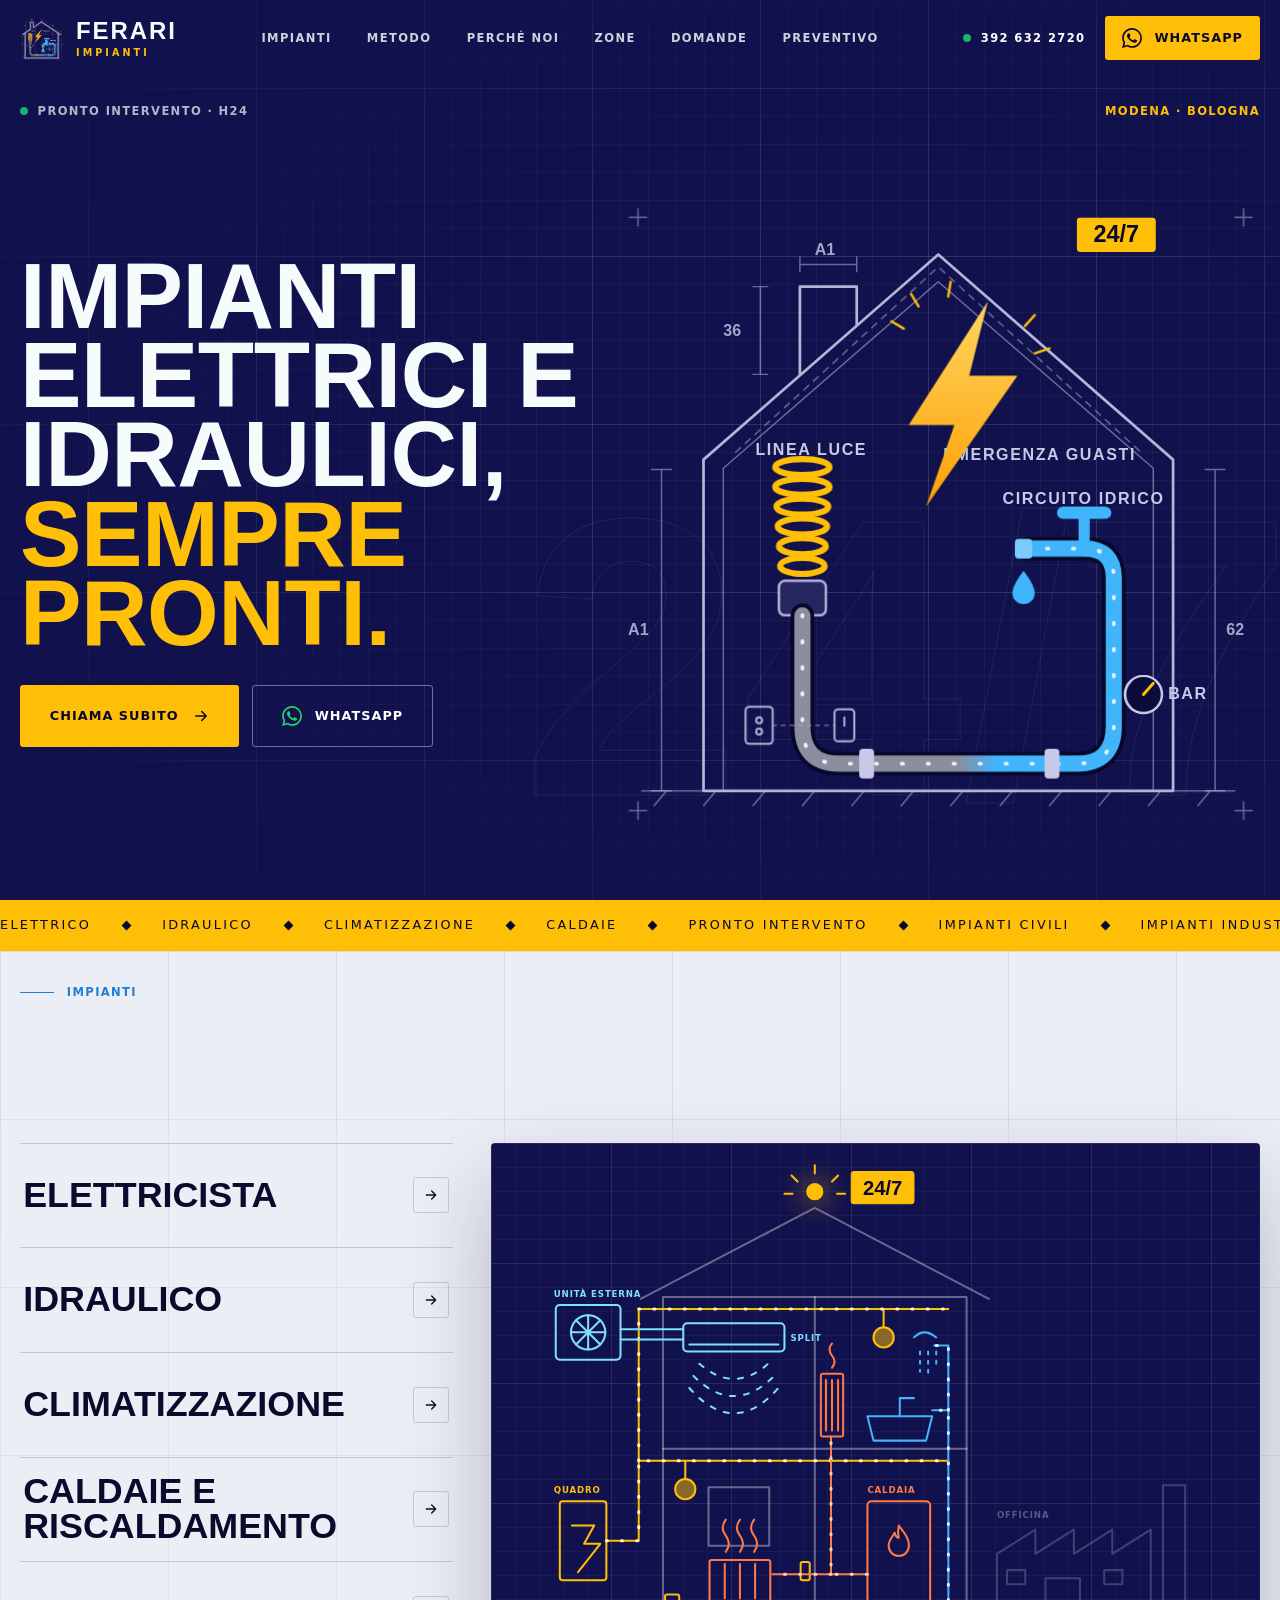
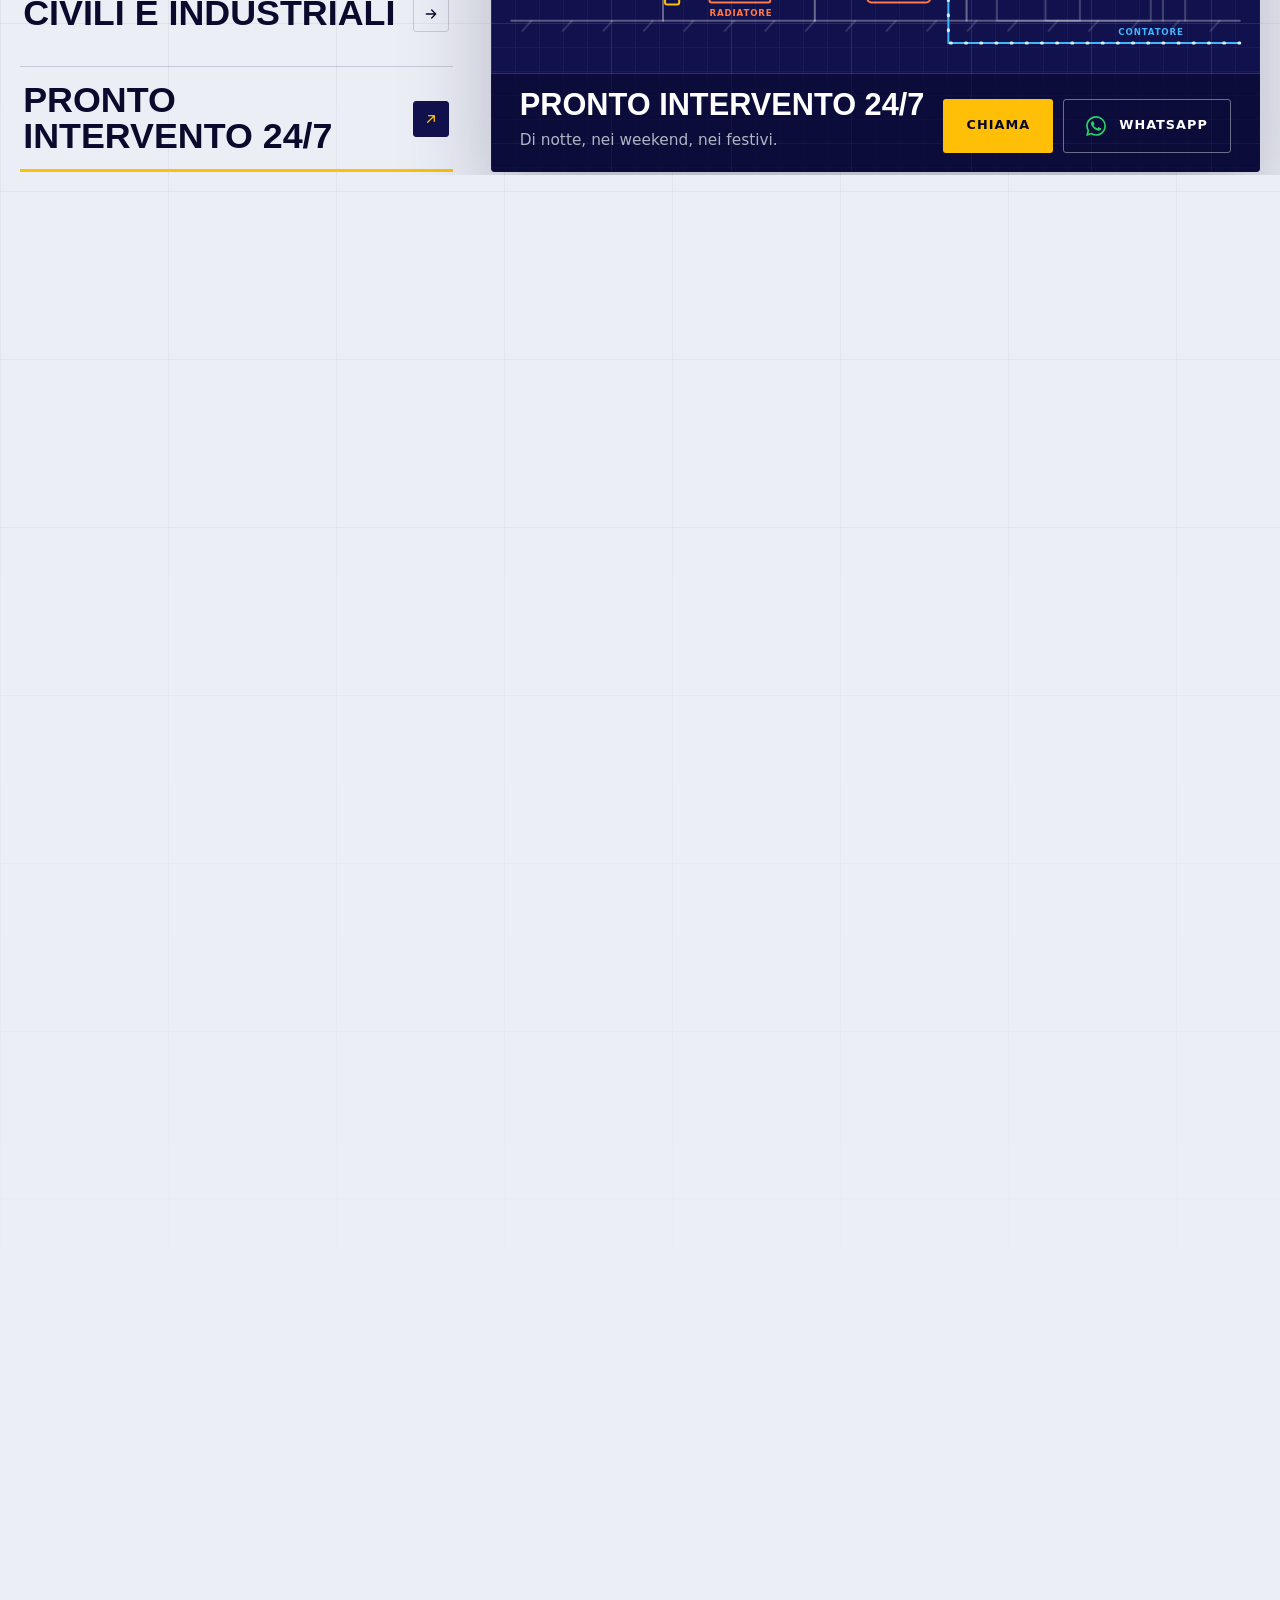
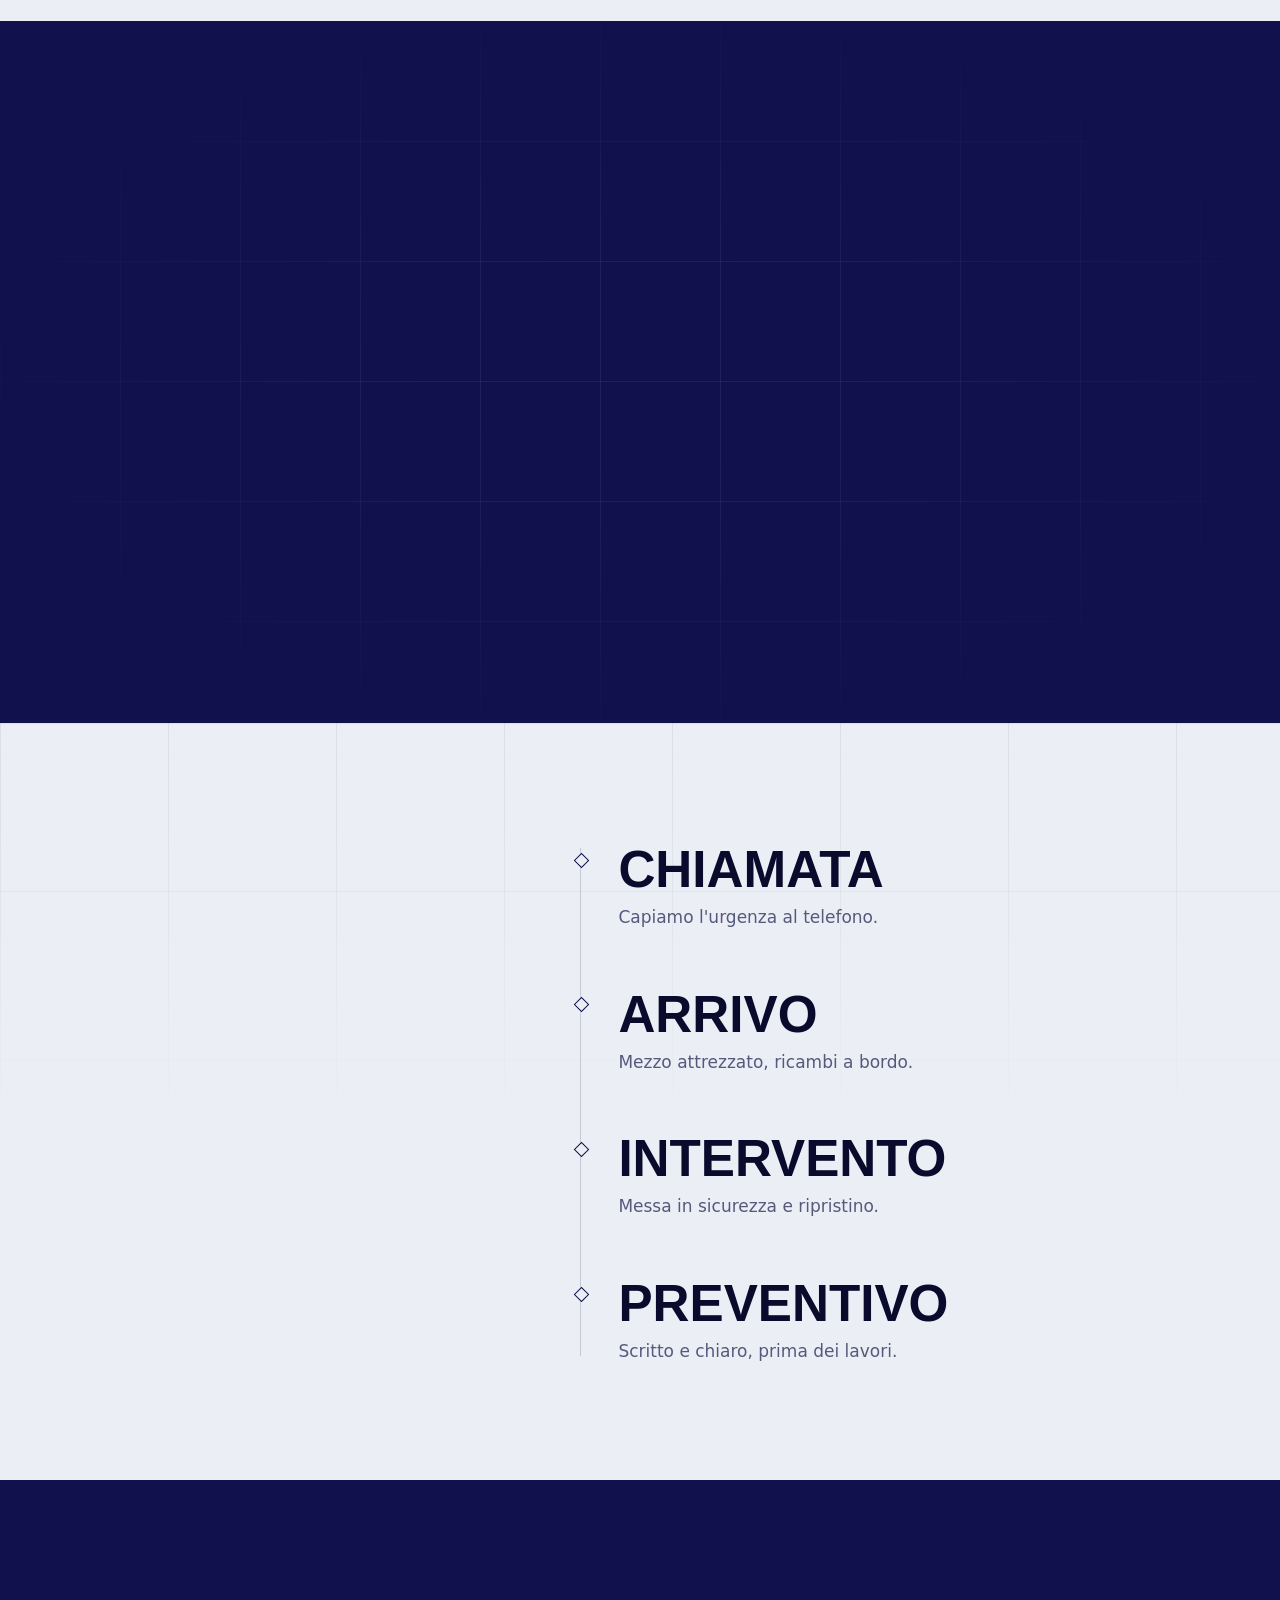
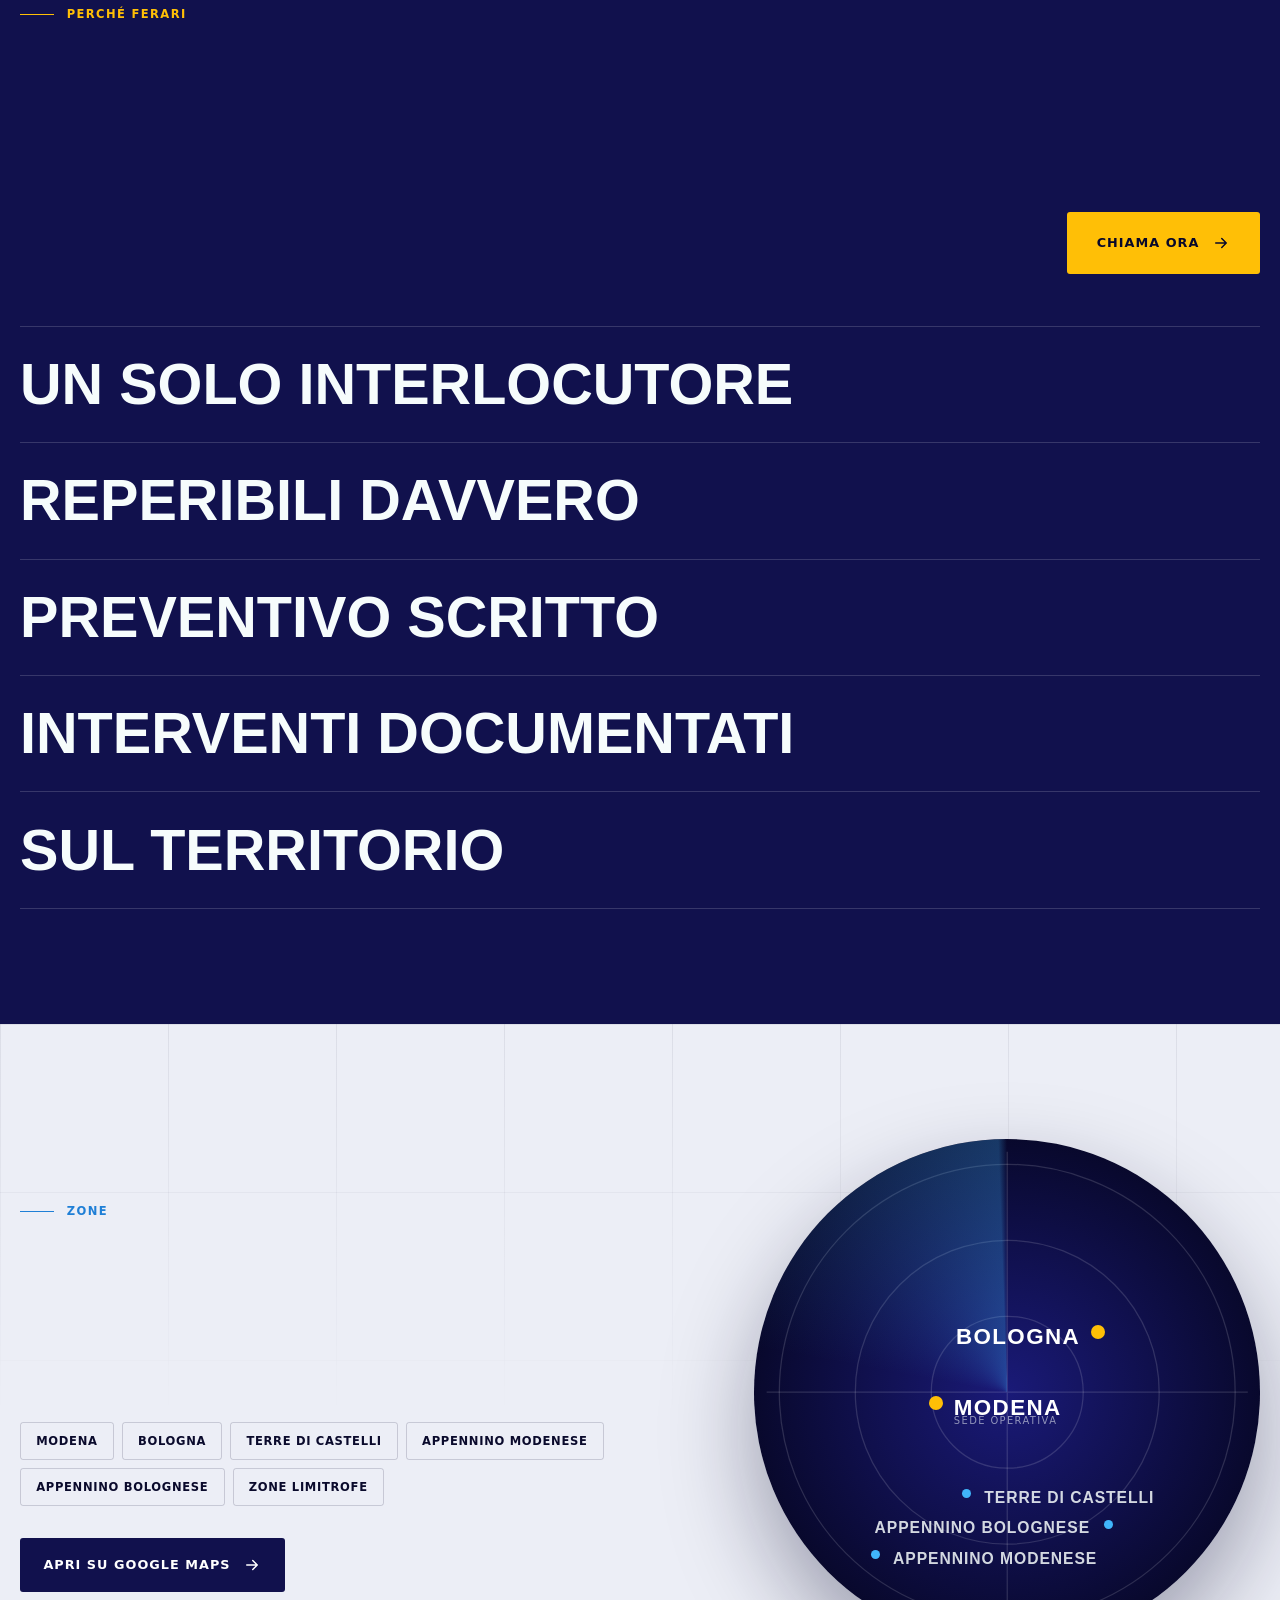
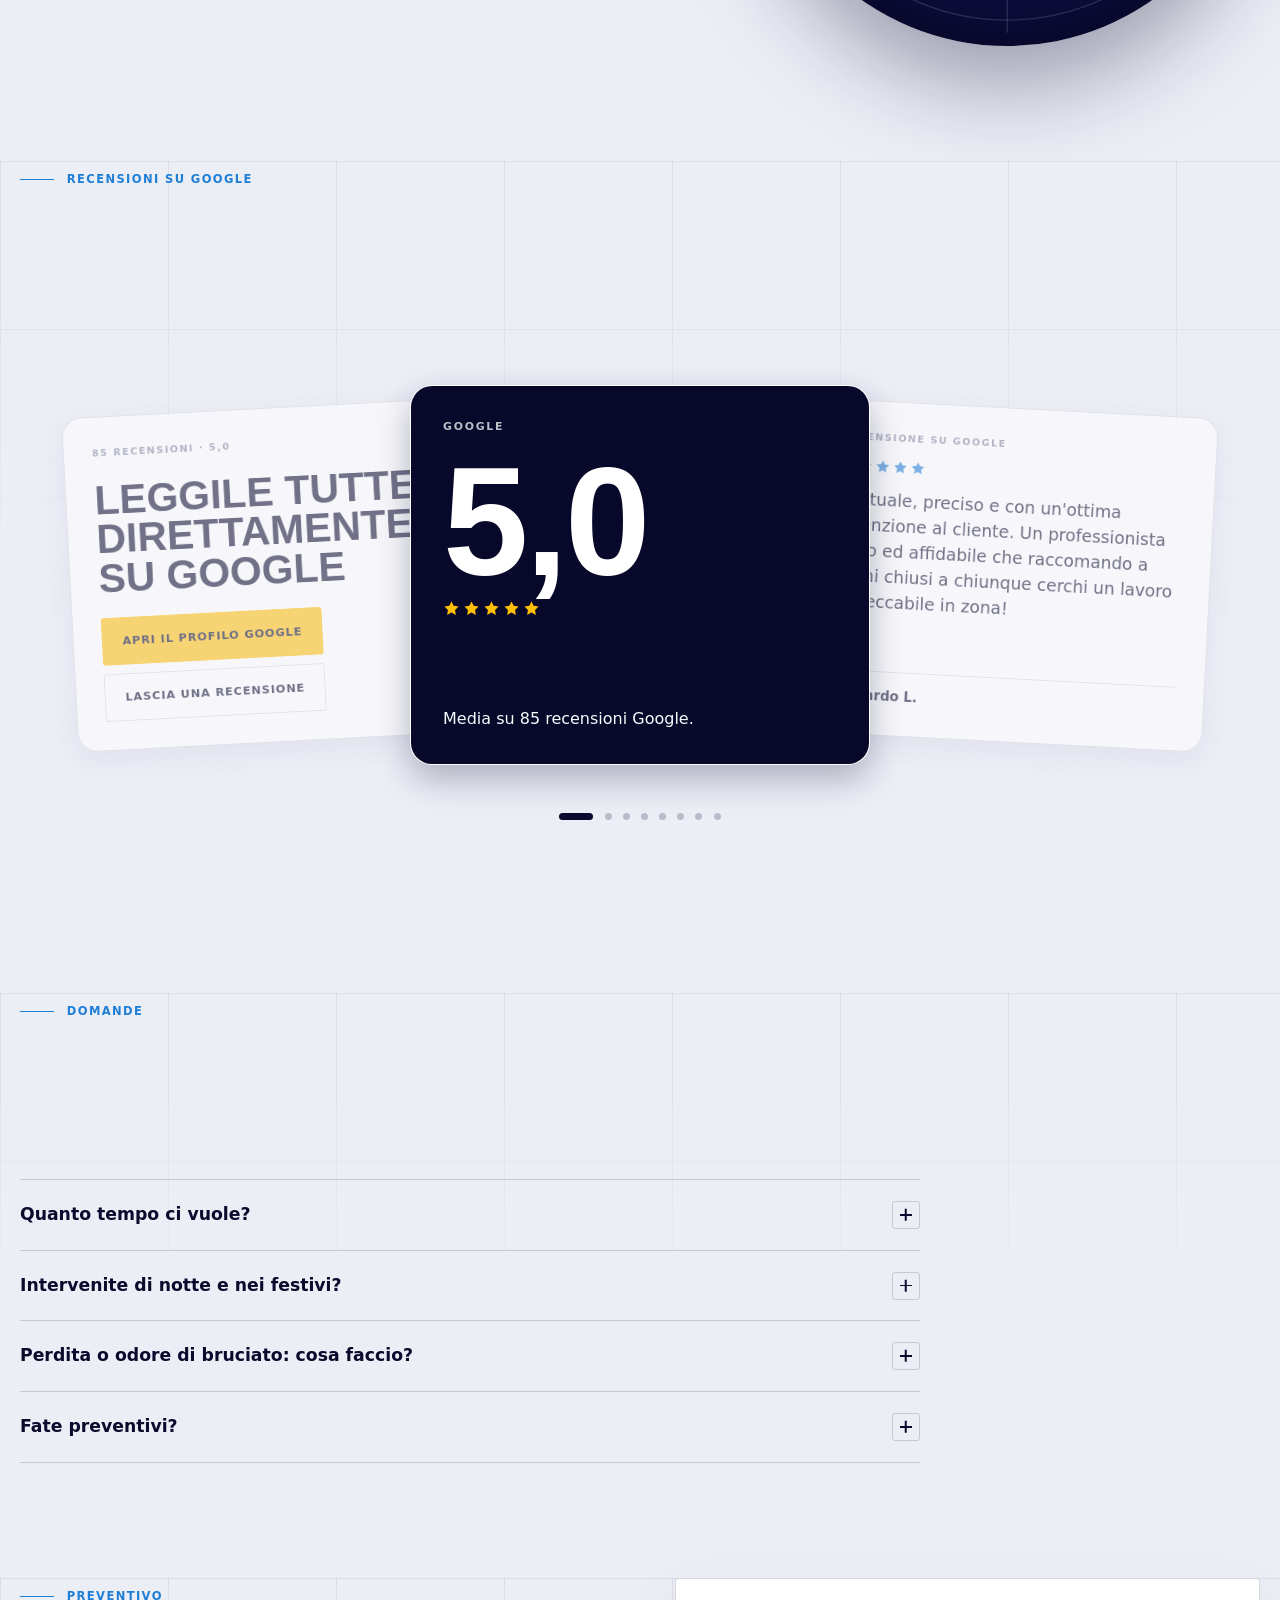
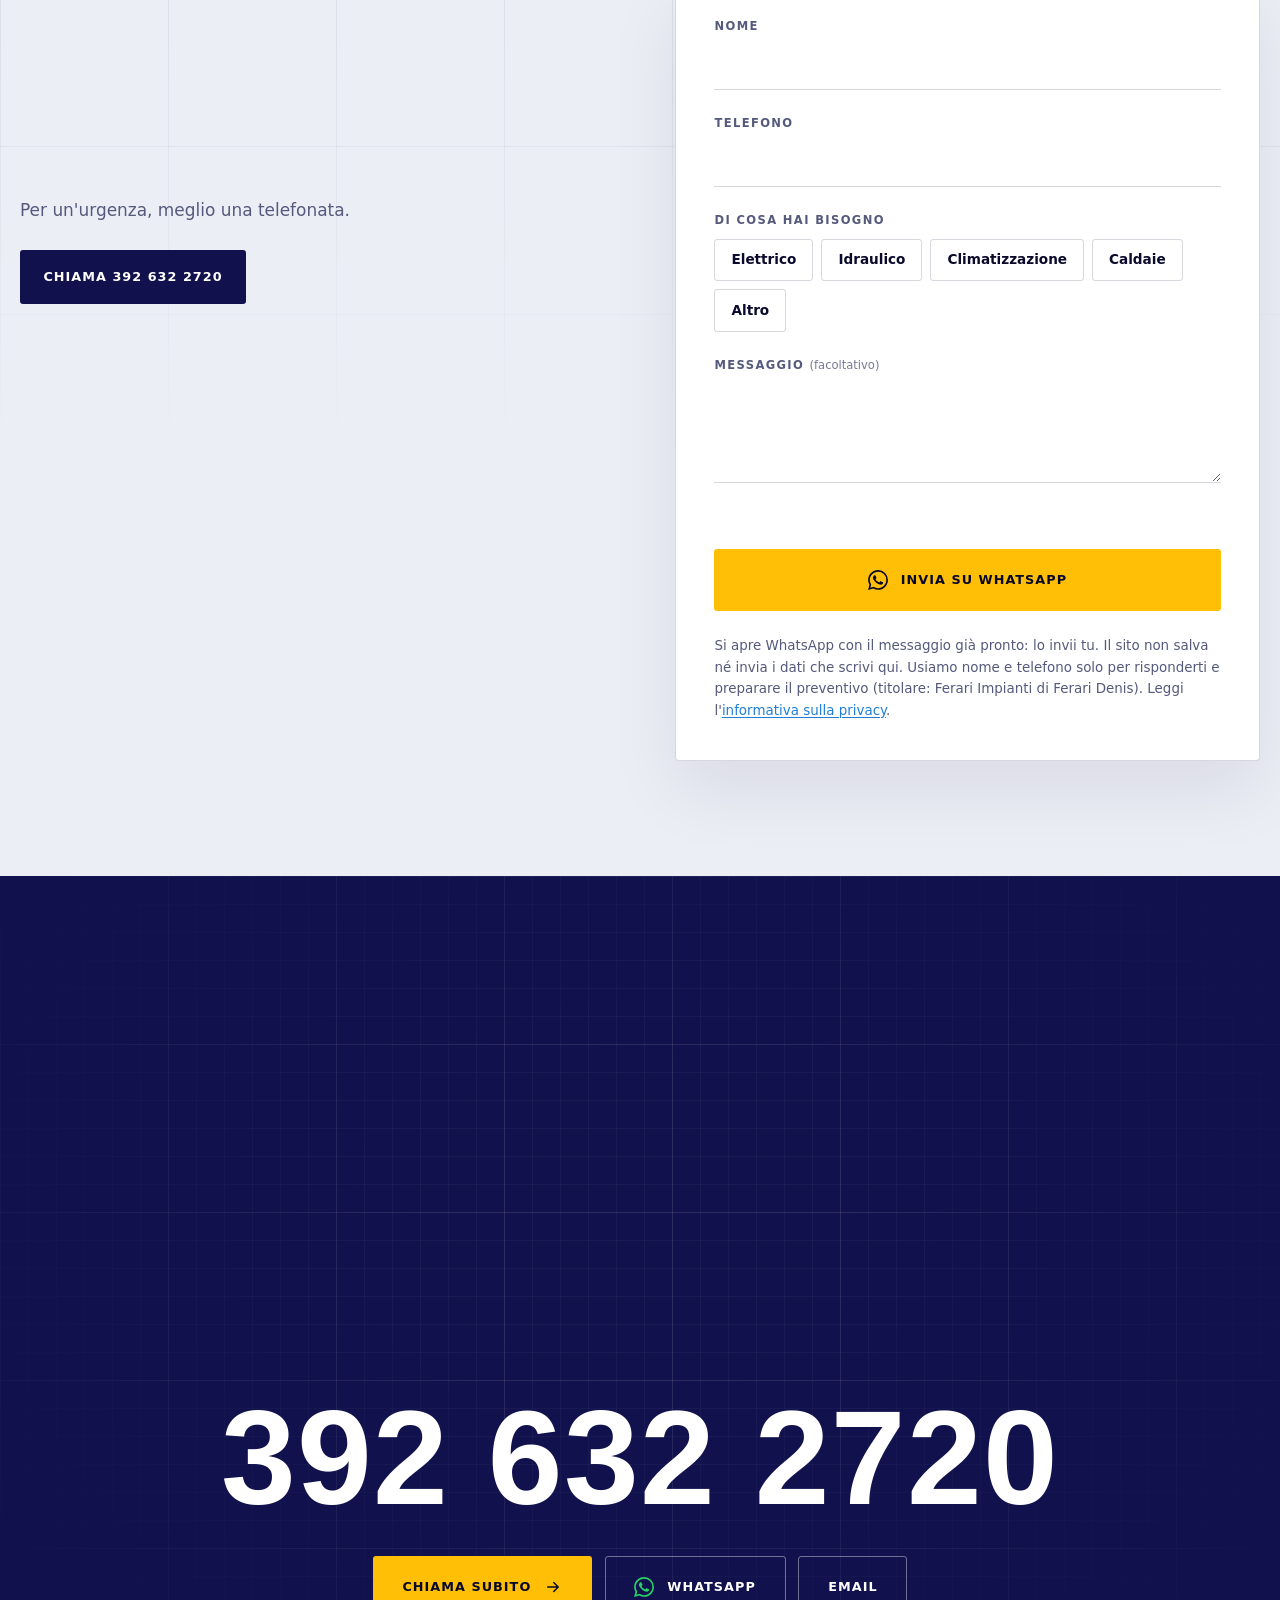
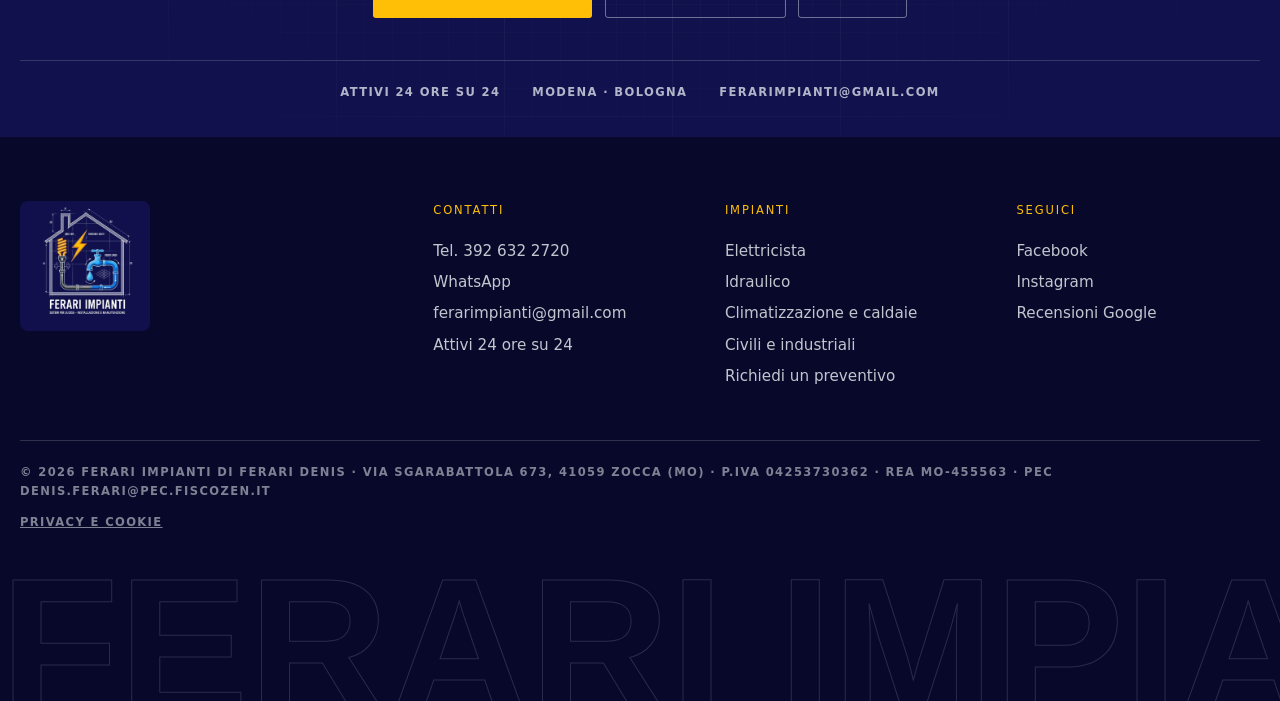
==== index.html @ 486349e3 "Nota privacy sotto il modulo" ====
<!DOCTYPE html>
<html lang="it" class="no-js">
<head>
<meta charset="utf-8">
<meta name="viewport" content="width=device-width, initial-scale=1, viewport-fit=cover">
<script>document.documentElement.className = 'js';</script>
<title>Ferari Impianti | Elettricista e idraulico 24/7 a Modena e Bologna</title>
<meta name="description" content="Pronto intervento elettrico e idraulico 24 ore su 24 a Modena, Bologna e provincia. Impianti civili e industriali, climatizzazione, caldaie. Chiama il 392 632 2720.">
<link rel="canonical" href="https://ferarimpianti.it/">
<meta name="theme-color" content="#11114d">
<meta property="og:type" content="website">
<meta property="og:locale" content="it_IT">
<meta property="og:site_name" content="Ferari Impianti">
<meta property="og:title" content="Ferari Impianti | Elettricista e idraulico 24/7">
<meta property="og:description" content="Pronto intervento elettrico e idraulico a Modena, Bologna e provincia. Una telefonata, un tecnico.">
<meta property="og:url" content="https://ferarimpianti.it/">
<meta property="og:image" content="https://ferarimpianti.it/img/og.jpg">
<meta property="og:image:secure_url" content="https://ferarimpianti.it/img/og.jpg">
<meta property="og:image:type" content="image/jpeg">
<meta property="og:image:width" content="1200">
<meta property="og:image:height" content="630">
<meta property="og:image:alt" content="Ferari Impianti - pronto intervento elettrico e idraulico 24/7 a Modena e Bologna">
<meta name="twitter:card" content="summary_large_image">
<meta name="twitter:title" content="Ferari Impianti | Elettricista e idraulico 24/7">
<meta name="twitter:image" content="https://ferarimpianti.it/img/og.jpg">
<link rel="icon" href="/favicon.ico" sizes="any">
<link rel="icon" type="image/png" sizes="32x32" href="/img/favicon-32.png">
<link rel="icon" type="image/png" sizes="192x192" href="/img/icon-192.png">
<link rel="apple-touch-icon" href="img/apple-touch-icon.png">
<link rel="manifest" href="site.webmanifest">
<link rel="preload" href="fonts/barlow-condensed-700.woff2" as="font" type="font/woff2" crossorigin>
<link rel="preload" href="fonts/inter-var.woff2" as="font" type="font/woff2" crossorigin>
<link rel="stylesheet" href="css/style.css">
<script type="application/ld+json">
{
  "@context": "https://schema.org",
  "@type": ["Electrician", "Plumber"],
  "name": "Ferari Impianti",
  "description": "Pronto intervento elettrico e idraulico 24 ore su 24 a Modena, Bologna e provincia. Impianti civili e industriali, climatizzazione e caldaie.",
  "url": "https://ferarimpianti.it/",
  "logo": "https://ferarimpianti.it/img/logo.png",
  "image": "https://ferarimpianti.it/img/og.jpg",
  "telephone": "+393926322720",
  "address": { "@type": "PostalAddress", "streetAddress": "Via Sgarabattola 673", "postalCode": "41059", "addressLocality": "Zocca", "addressRegion": "MO", "addressCountry": "IT" },
  "vatID": "IT04253730362",
  "email": "ferarimpianti@gmail.com",
  "areaServed": [
    { "@type": "AdministrativeArea", "name": "Provincia di Modena" },
    { "@type": "AdministrativeArea", "name": "Provincia di Bologna" }
  ],
  "openingHoursSpecification": {
    "@type": "OpeningHoursSpecification",
    "dayOfWeek": ["Monday", "Tuesday", "Wednesday", "Thursday", "Friday", "Saturday", "Sunday"],
    "opens": "00:00",
    "closes": "23:59"
  },
  "sameAs": ["https://www.facebook.com/ferarimpianti/", "https://www.instagram.com/ferarimpianti/"]
}
</script>
</head>
<body>

<!-- caricamento: il disegno si traccia, poi il sipario si apre -->
<div class="loader" id="loader" aria-hidden="true">
  <div class="l-panel t"></div><div class="l-panel b"></div><div class="l-grid"></div>
  <div class="l-box"><i class="l-glow"></i><i class="l-line"></i></div>
</div>

<div class="cur" id="cur" aria-hidden="true"><b></b></div>
<div class="progress" aria-hidden="true"><i></i></div>
<a class="skip" href="#contenuto">Vai al contenuto</a>

<header class="header" id="header">
  <div class="header-in">
    <a class="brand" href="#top" aria-label="Ferari Impianti, torna in alto">
      <img src="img/mark.webp" width="44" height="44" alt="" decoding="async">
      <span class="brand-name">Ferari<small>Impianti</small></span>
    </a>
    <nav class="nav mono" aria-label="Principale">
      <a href="#servizi">Impianti</a>
      <a href="#metodo">Metodo</a>
      <a href="#perche">Perché noi</a>
      <a href="#zone">Zone</a>
      <a href="#faq">Domande</a>
      <a href="#preventivo">Preventivo</a>
    </nav>
    <div class="h-call">
      <a class="h-tel mono" href="tel:+393926322720"><span class="live-dot" aria-hidden="true"></span>392 632 2720</a>
      <a class="btn btn-amber btn-sm" href="https://wa.me/393926322720?text=Buongiorno%2C%20ho%20bisogno%20di%20un%20intervento." target="_blank" rel="noopener noreferrer"><svg class="wa" viewBox="0 0 24 24" fill="currentColor" aria-hidden="true"><path d="M17.472 14.382c-.297-.149-1.758-.867-2.03-.967-.273-.099-.471-.148-.67.15-.197.297-.767.966-.94 1.164-.173.199-.347.223-.644.075-.297-.15-1.255-.463-2.39-1.475-.883-.788-1.48-1.761-1.653-2.059-.173-.297-.018-.458.13-.606.134-.133.298-.347.446-.52.149-.174.198-.298.298-.497.099-.198.05-.371-.025-.52-.075-.149-.669-1.612-.916-2.207-.242-.579-.487-.5-.669-.51-.173-.008-.371-.01-.57-.01-.198 0-.52.074-.792.372-.272.297-1.04 1.016-1.04 2.479 0 1.462 1.065 2.875 1.213 3.074.149.198 2.096 3.2 5.077 4.487.709.306 1.262.489 1.694.625.712.227 1.36.195 1.871.118.571-.085 1.758-.719 2.006-1.413.248-.694.248-1.289.173-1.413-.074-.124-.272-.198-.57-.347m-5.421 7.403h-.004a9.87 9.87 0 01-5.031-1.378l-.361-.214-3.741.982.998-3.648-.235-.374a9.86 9.86 0 01-1.51-5.26c.001-5.45 4.436-9.884 9.888-9.884 2.64 0 5.122 1.03 6.988 2.898a9.825 9.825 0 012.893 6.994c-.003 5.45-4.437 9.884-9.885 9.884m8.413-18.297A11.815 11.815 0 0012.05 0C5.495 0 .16 5.335.157 11.892c0 2.096.547 4.142 1.588 5.945L.057 24l6.305-1.654a11.882 11.882 0 005.683 1.448h.005c6.554 0 11.89-5.335 11.893-11.893a11.821 11.821 0 00-3.48-8.413Z"/></svg>WhatsApp</a>
    </div>
    <button class="menu-btn" id="menuOpen" type="button" aria-label="Apri il menu" aria-expanded="false" aria-controls="drawer">
      <svg viewBox="0 0 24 24" fill="none" stroke="currentColor" stroke-width="2" stroke-linecap="round" aria-hidden="true"><path d="M4 8h16M4 16h16"/></svg>
    </button>
  </div>
</header>

<div class="drawer" id="drawer" aria-hidden="true">
  <div class="drawer-top">
    <span class="brand-name" style="font-size:1.4rem">Ferari<small>Impianti</small></span>
    <button class="menu-btn" id="menuClose" type="button" aria-label="Chiudi il menu">
      <svg viewBox="0 0 24 24" fill="none" stroke="currentColor" stroke-width="2" stroke-linecap="round" aria-hidden="true"><path d="M6 6l12 12M18 6L6 18"/></svg>
    </button>
  </div>
  <nav aria-label="Menu">
    <a href="#servizi">Impianti</a>
    <a href="#metodo">Metodo</a>
    <a href="#perche">Perché noi</a>
    <a href="#zone">Zone</a>
    <a href="#faq">Domande</a>
  </nav>
  <div class="drawer-actions">
    <a class="btn btn-amber btn-lg" href="tel:+393926322720">Chiama 392 632 2720</a>
    <a class="btn btn-line btn-lg" href="https://wa.me/393926322720?text=Buongiorno%2C%20ho%20bisogno%20di%20un%20intervento." target="_blank" rel="noopener noreferrer"><svg class="wa" viewBox="0 0 24 24" fill="currentColor" aria-hidden="true"><path d="M17.472 14.382c-.297-.149-1.758-.867-2.03-.967-.273-.099-.471-.148-.67.15-.197.297-.767.966-.94 1.164-.173.199-.347.223-.644.075-.297-.15-1.255-.463-2.39-1.475-.883-.788-1.48-1.761-1.653-2.059-.173-.297-.018-.458.13-.606.134-.133.298-.347.446-.52.149-.174.198-.298.298-.497.099-.198.05-.371-.025-.52-.075-.149-.669-1.612-.916-2.207-.242-.579-.487-.5-.669-.51-.173-.008-.371-.01-.57-.01-.198 0-.52.074-.792.372-.272.297-1.04 1.016-1.04 2.479 0 1.462 1.065 2.875 1.213 3.074.149.198 2.096 3.2 5.077 4.487.709.306 1.262.489 1.694.625.712.227 1.36.195 1.871.118.571-.085 1.758-.719 2.006-1.413.248-.694.248-1.289.173-1.413-.074-.124-.272-.198-.57-.347m-5.421 7.403h-.004a9.87 9.87 0 01-5.031-1.378l-.361-.214-3.741.982.998-3.648-.235-.374a9.86 9.86 0 01-1.51-5.26c.001-5.45 4.436-9.884 9.888-9.884 2.64 0 5.122 1.03 6.988 2.898a9.825 9.825 0 012.893 6.994c-.003 5.45-4.437 9.884-9.885 9.884m8.413-18.297A11.815 11.815 0 0012.05 0C5.495 0 .16 5.335.157 11.892c0 2.096.547 4.142 1.588 5.945L.057 24l6.305-1.654a11.882 11.882 0 005.683 1.448h.005c6.554 0 11.89-5.335 11.893-11.893a11.821 11.821 0 00-3.48-8.413Z"/></svg>WhatsApp</a>
  </div>
</div>

<main id="contenuto">
  <div id="top"></div>

  <!-- eroe -->
  <section class="hero" aria-labelledby="titolo">
    <div class="hero-grid" aria-hidden="true"></div>
    <div class="orb orb-a" aria-hidden="true"></div>
    <div class="orb orb-b" aria-hidden="true"></div>
    <div class="hero-mark" aria-hidden="true" id="heroMark">24/7</div>
    <div class="wrap" style="flex:1;display:flex;flex-direction:column">
      <div class="hero-top mono fade" style="--d:0">
        <span><i class="live-dot" aria-hidden="true"></i> Pronto intervento · H24</span>
        <span class="amb">Modena · Bologna</span>
      </div>
      <div class="hero-body">
        <div>
          <h1 id="titolo">
            <span class="w" style="--i:0"><span style="--i:0">Impianti</span></span>
            <span class="w"><span style="--i:1">elettrici</span></span>
            <span class="w"><span style="--i:2">e</span></span>
            <span class="w"><span style="--i:3">idraulici,</span></span>
            <span class="w acc"><span style="--i:4">sempre</span></span>
            <span class="w acc"><span style="--i:5">pronti.</span></span>
          </h1>
          <div class="hero-actions fade" style="--d:200">
            <a class="btn btn-amber btn-lg" href="tel:+393926322720">Chiama subito
              <svg class="arr" viewBox="0 0 24 24" fill="none" stroke="currentColor" stroke-width="2" stroke-linecap="round" stroke-linejoin="round" aria-hidden="true"><path d="M5 12h14M13 6l6 6-6 6"/></svg>
            </a>
            <a class="btn btn-line btn-lg" href="https://wa.me/393926322720?text=Buongiorno%2C%20ho%20bisogno%20di%20un%20intervento." target="_blank" rel="noopener noreferrer"><svg class="wa" viewBox="0 0 24 24" fill="currentColor" aria-hidden="true"><path d="M17.472 14.382c-.297-.149-1.758-.867-2.03-.967-.273-.099-.471-.148-.67.15-.197.297-.767.966-.94 1.164-.173.199-.347.223-.644.075-.297-.15-1.255-.463-2.39-1.475-.883-.788-1.48-1.761-1.653-2.059-.173-.297-.018-.458.13-.606.134-.133.298-.347.446-.52.149-.174.198-.298.298-.497.099-.198.05-.371-.025-.52-.075-.149-.669-1.612-.916-2.207-.242-.579-.487-.5-.669-.51-.173-.008-.371-.01-.57-.01-.198 0-.52.074-.792.372-.272.297-1.04 1.016-1.04 2.479 0 1.462 1.065 2.875 1.213 3.074.149.198 2.096 3.2 5.077 4.487.709.306 1.262.489 1.694.625.712.227 1.36.195 1.871.118.571-.085 1.758-.719 2.006-1.413.248-.694.248-1.289.173-1.413-.074-.124-.272-.198-.57-.347m-5.421 7.403h-.004a9.87 9.87 0 01-5.031-1.378l-.361-.214-3.741.982.998-3.648-.235-.374a9.86 9.86 0 01-1.51-5.26c.001-5.45 4.436-9.884 9.888-9.884 2.64 0 5.122 1.03 6.988 2.898a9.825 9.825 0 012.893 6.994c-.003 5.45-4.437 9.884-9.885 9.884m8.413-18.297A11.815 11.815 0 0012.05 0C5.495 0 .16 5.335.157 11.892c0 2.096.547 4.142 1.588 5.945L.057 24l6.305-1.654a11.882 11.882 0 005.683 1.448h.005c6.554 0 11.89-5.335 11.893-11.893a11.821 11.821 0 00-3.48-8.413Z"/></svg>WhatsApp</a>
          </div>
        </div>

        <div class="blueprint fade" id="blueprint" style="--d:180">
          <svg viewBox="0 0 520 540" role="img" aria-label="Disegno tecnico di una casa con l'impianto elettrico a sinistra e quello idraulico a destra">
            <defs>
              <linearGradient id="gPipe" gradientUnits="userSpaceOnUse" x1="150" y1="0" x2="402" y2="0">
                <stop offset="0" stop-color="#8d8da0"/><stop offset="0.5" stop-color="#8d8da0"/><stop offset="0.62" stop-color="#40b5fb"/><stop offset="1" stop-color="#40b5fb"/>
              </linearGradient>
              <linearGradient id="gScan" x1="0" y1="0" x2="1" y2="0"><stop offset="0" stop-color="#40b5fb" stop-opacity="0"/><stop offset=".5" stop-color="#40b5fb" stop-opacity=".9"/><stop offset="1" stop-color="#40b5fb" stop-opacity="0"/></linearGradient>
              <linearGradient id="gBolt" x1="0" y1="0" x2="0" y2="1"><stop offset="0" stop-color="#ffd75e"/><stop offset="1" stop-color="#ff9f06"/></linearGradient>
            </defs>
            <path class="bp-line draw" pathLength="1" style="--d:0" d="M70 504V236L260 70L450 236V504Z"/>
            <path class="bp-line draw" pathLength="1" style="--d:180" d="M148 167V96H194V127"/>
            <path class="bp-thin draw" pathLength="1" style="--d:320" d="M86 504V243L260 92L434 243V504"/>
            <g class="bp-thin">
              <path class="draw" pathLength="1" style="--d:500" d="M36 244V504M28 244H44M28 504H44"/>
              <path class="draw" pathLength="1" style="--d:560" d="M484 244V504M476 244H492M476 504H492"/>
              <path class="draw" pathLength="1" style="--d:620" d="M148 78H194M148 72V84M194 72V84"/>
              <path class="draw" pathLength="1" style="--d:680" d="M116 96V167M110 96H122M110 167H122"/>
            </g>
            <text class="bp-num bp-pop" style="--d:600" x="9" y="378">A1</text>
            <text class="bp-num bp-pop" style="--d:650" x="493" y="378">62</text>
            <text class="bp-num bp-pop" style="--d:700" x="160" y="70">A1</text>
            <text class="bp-num bp-pop" style="--d:720" x="86" y="136">36</text>
            <text class="bp-txt bp-pop" style="--d:900" x="112" y="232">Linea luce</text>
            <text class="bp-txt bp-pop" style="--d:980" x="420" y="236" text-anchor="end">Emergenza guasti</text>
            <text class="bp-txt bp-pop" style="--d:1060" x="312" y="272">Circuito idrico</text>
            <g class="bp-pop bolt-glow" style="--d:700" fill="none" stroke="#ffbf06" stroke-width="5" stroke-linecap="round">
              <ellipse cx="150" cy="242" rx="22" ry="6.5"/><ellipse cx="150" cy="258" rx="22" ry="6.5"/><ellipse cx="150" cy="274" rx="21" ry="6.5"/>
              <ellipse cx="150" cy="290" rx="20" ry="6.5"/><ellipse cx="150" cy="306" rx="19" ry="6.5"/><ellipse cx="150" cy="322" rx="18" ry="6.5"/>
            </g>
            <rect class="bp-pop" style="--d:760" x="131" y="334" width="38" height="28" rx="5" fill="#25255f" stroke="#b3b4d6" stroke-width="2"/>
            <path class="draw" pathLength="1" style="--d:800" d="M150 362V452Q150 482 180 482H372Q402 482 402 452V332Q402 308 378 308H332" fill="none" stroke="#07072a" stroke-width="19" stroke-linecap="round" stroke-linejoin="round"/>
            <path class="draw" pathLength="1" style="--d:850" d="M150 362V452Q150 482 180 482H372Q402 482 402 452V332Q402 308 378 308H332" fill="none" stroke="url(#gPipe)" stroke-width="13" stroke-linecap="round" stroke-linejoin="round"/>
            <path class="flow" d="M150 362V452Q150 482 180 482H372Q402 482 402 452V332Q402 308 378 308H332"/>
            <rect class="bp-pop" style="--d:1500" x="196" y="470" width="12" height="24" rx="3" fill="#c8c9e8"/>
            <rect class="bp-pop" style="--d:1540" x="346" y="470" width="12" height="24" rx="3" fill="#c8c9e8"/>
            <g class="bp-pop" style="--d:1300">
              <rect x="322" y="300" width="14" height="16" rx="3" fill="#7dcaff"/>
              <path d="M378 308V284" stroke="#40b5fb" stroke-width="9" stroke-linecap="round"/>
              <rect x="356" y="274" width="44" height="10" rx="5" fill="#40b5fb"/>
            </g>
            <path class="drop-fall" d="M329 326c0 0-9 11-9 18a9 9 0 0018 0c0-7-9-18-9-18z" fill="#40b5fb"/>
            <ellipse class="ripple" cx="329" cy="416" rx="24" ry="6"/>
            <polygon class="bolt-glow bp-pop" style="--d:600" points="300,108 236,208 273,208 250,274 324,168 285,168" fill="url(#gBolt)"/>
            <!-- dettagli -->
            <path class="bp-thin draw" pathLength="1" style="--d:420;stroke-dasharray:.012 .012" d="M96 230L260 80L424 230"/>
            <path class="bp-thin draw" pathLength="1" style="--d:420" d="M20 504H500M40 504l-10 12M80 504l-10 12M120 504l-10 12M160 504l-10 12M200 504l-10 12M240 504l-10 12M280 504l-10 12M320 504l-10 12M360 504l-10 12M400 504l-10 12M440 504l-10 12M480 504l-10 12"/>
            <g class="bp-pop" style="--d:1100" fill="none" stroke="#b3b4d6" stroke-width="1.6">
              <rect x="104" y="436" width="22" height="30" rx="3"/><circle cx="115" cy="447" r="2.4"/><circle cx="115" cy="456" r="2.4"/>
              <rect x="176" y="438" width="16" height="26" rx="3"/><path d="M184 444v8"/>
              <path class="bp-thin" d="M126 451H176" stroke-dasharray="3 4"/>
            </g>
            <g class="bp-pop" style="--d:1500">
              <circle cx="426" cy="426" r="15" fill="#0c0c3a" stroke="#c8c9e8" stroke-width="2"/>
              <path class="needle" d="M426 426L434 417" stroke="#ffbf06" stroke-width="2.4" stroke-linecap="round"/>
              <path d="M416 436a14 14 0 010-20" fill="none" stroke="rgba(200,201,232,.5)" stroke-width="1.2"/>
              <text class="bp-txt" x="446" y="430">Bar</text>
            </g>
            <g class="bp-pop" style="--d:1700" stroke="#ffbf06" stroke-width="2" stroke-linecap="round" opacity=".7"><path d="M232 130l-10-6M244 112l-6-10M268 104l2-12M338 150l12-4M330 128l8-9"/></g>
            <g class="bp-pop" style="--d:1800"><rect x="372" y="40" width="64" height="28" rx="3" fill="#ffbf06"/><text x="404" y="60" text-anchor="middle" style="font-family:var(--font-d);font-weight:700;font-size:19px;fill:#08082b">24/7</text></g>
            <g class="bp-thin" fill="none"><path d="M10 40h14M17 33v14M500 40h14M507 33v14M10 520h14M17 513v14M500 520h14M507 513v14"/></g>
            <rect class="scan" x="40" y="60" width="440" height="2" fill="url(#gScan)"/>

          </svg>
        </div>
      </div>
      </div>
  </section>

  <div class="ticker" aria-hidden="true">
    <div class="ticker-track">
      <div class="ticker-set"><span>Elettrico</span><i></i><span>Idraulico</span><i></i><span>Climatizzazione</span><i></i><span>Caldaie</span><i></i><span>Pronto intervento</span><i></i><span>Impianti civili</span><i></i><span>Impianti industriali</span><i></i></div>
      <div class="ticker-set"><span>Elettrico</span><i></i><span>Idraulico</span><i></i><span>Climatizzazione</span><i></i><span>Caldaie</span><i></i><span>Pronto intervento</span><i></i><span>Impianti civili</span><i></i><span>Impianti industriali</span><i></i></div>
    </div>
  </div>

  <!-- sezione dell'impianto: si sceglie un servizio e si accende il suo impianto -->
  <section class="section paper" id="servizi" aria-labelledby="t-servizi">
    <div class="lab-track" id="labTrack"><div class="lab-stick">
    <div class="wrap">
      <div class="head rv"><p class="eyebrow mono">Impianti</p>
          <h2 class="h2" id="t-servizi" data-split>Ogni impianto di casa, <em>sotto un solo nome</em></h2></div>

      <div class="lab" id="lab" data-active="el">
        <div class="sys-list rv" role="tablist" aria-label="Servizi" aria-orientation="vertical" id="sysList">
          <button class="sys-btn" role="tab" id="tab-el" aria-selected="true" aria-controls="sysInfo" data-sys="el"><span><span class="t">Elettricista</span></span><span class="a"><svg viewBox="0 0 24 24" fill="none" stroke="currentColor" stroke-width="2" stroke-linecap="round" stroke-linejoin="round" aria-hidden="true"><path d="M5 12h14M13 6l6 6-6 6"/></svg></span></button>
          <button class="sys-btn" role="tab" id="tab-id" aria-selected="false" aria-controls="sysInfo" data-sys="id" tabindex="-1"><span><span class="t">Idraulico</span></span><span class="a"><svg viewBox="0 0 24 24" fill="none" stroke="currentColor" stroke-width="2" stroke-linecap="round" stroke-linejoin="round" aria-hidden="true"><path d="M5 12h14M13 6l6 6-6 6"/></svg></span></button>
          <button class="sys-btn" role="tab" id="tab-cl" aria-selected="false" aria-controls="sysInfo" data-sys="cl" tabindex="-1"><span><span class="t">Climatizzazione</span></span><span class="a"><svg viewBox="0 0 24 24" fill="none" stroke="currentColor" stroke-width="2" stroke-linecap="round" stroke-linejoin="round" aria-hidden="true"><path d="M5 12h14M13 6l6 6-6 6"/></svg></span></button>
          <button class="sys-btn" role="tab" id="tab-ca" aria-selected="false" aria-controls="sysInfo" data-sys="ca" tabindex="-1"><span><span class="t">Caldaie e riscaldamento</span></span><span class="a"><svg viewBox="0 0 24 24" fill="none" stroke="currentColor" stroke-width="2" stroke-linecap="round" stroke-linejoin="round" aria-hidden="true"><path d="M5 12h14M13 6l6 6-6 6"/></svg></span></button>
          <button class="sys-btn" role="tab" id="tab-ci" aria-selected="false" aria-controls="sysInfo" data-sys="ci" tabindex="-1"><span><span class="t">Civili e industriali</span></span><span class="a"><svg viewBox="0 0 24 24" fill="none" stroke="currentColor" stroke-width="2" stroke-linecap="round" stroke-linejoin="round" aria-hidden="true"><path d="M5 12h14M13 6l6 6-6 6"/></svg></span></button>
          <button class="sys-btn" role="tab" id="tab-pi" aria-selected="false" aria-controls="sysInfo" data-sys="pi" tabindex="-1"><span><span class="t">Pronto intervento 24/7</span></span><span class="a"><svg viewBox="0 0 24 24" fill="none" stroke="currentColor" stroke-width="2" stroke-linecap="round" stroke-linejoin="round" aria-hidden="true"><path d="M5 12h14M13 6l6 6-6 6"/></svg></span></button>
        </div>

        <div class="sys-view rv" style="--d:120">
          <svg class="sys-svg" viewBox="0 0 760 520" role="img" aria-label="Sezione di una casa con impianto elettrico, idraulico, di climatizzazione e di riscaldamento">
            <!-- terreno -->
            <path class="part" style="stroke:rgba(255,255,255,.3)" d="M20 470H740"/>
            <path class="part" style="stroke:rgba(255,255,255,.14)" d="M40 470l-9 10M80 470l-9 10M120 470l-9 10M160 470l-9 10M200 470l-9 10M240 470l-9 10M280 470l-9 10M320 470l-9 10M360 470l-9 10M400 470l-9 10M440 470l-9 10M480 470l-9 10M520 470l-9 10M560 470l-9 10M600 470l-9 10M640 470l-9 10M680 470l-9 10M720 470l-9 10"/>
            <!-- casa -->
            <g class="part wall p-ci">
              <path d="M170 470V150H470V470"/><path d="M148 152L320 62L492 152"/><path d="M170 300H470"/><path d="M320 150V470"/><rect x="215" y="338" width="60" height="58"/>
            </g>
            <!-- officina -->
            <g class="part p-ci">
              <path d="M500 470V404L538 380V404L576 380V404L614 380V404L652 380V470Z"/><path d="M664 470V336H686V470"/><rect x="548" y="428" width="34" height="42"/><rect x="510" y="420" width="18" height="14"/><rect x="606" y="420" width="18" height="14"/>
            </g>
            <text class="lbl l-ci" x="500" y="368">Officina</text>
            <!-- elettrico -->
            <g class="part p-el">
              <rect x="68" y="352" width="46" height="78" rx="3"/><path d="M80 376h22l-10 18h16l-22 28"/>
              <path d="M114 391H146V312H452"/><path d="M146 312V162H452"/>
              <path d="M192 312V330"/><circle class="bulb" cx="192" cy="340" r="10"/>
              <path d="M388 162V180"/><circle class="bulb" cx="388" cy="190" r="10"/>
              <rect x="172" y="444" width="14" height="10" rx="2"/><rect x="306" y="412" width="9" height="18" rx="2"/>
            </g>
            <path class="fx fx-el" style="stroke:#fff6c9" d="M114 391H146V312H452"/><path class="fx fx-el" style="stroke:#fff6c9" d="M146 312V162H452"/>
            <text class="lbl l-el" x="62" y="344">Quadro</text>
            <!-- idraulico -->
            <g class="part p-id">
              <path d="M740 492H452V262H436"/><path d="M372 268H436L430 292H378Z"/><path d="M404 268V250H418"/>
              <path d="M452 262V198H438"/><path d="M418 190Q428 180 440 190"/><path d="M424 204V224M432 204V230M440 204V222" style="stroke-dasharray:3 6"/>
            </g>
            <path class="fx fx-id" style="stroke:#d6f0ff" d="M740 492H452V262H436"/><path class="fx fx-id" style="stroke:#d6f0ff" d="M452 262V198H438"/>
            <text class="lbl l-id" x="620" y="484">Contatore</text>
            <!-- climatizzazione -->
            <g class="part p-cl">
              <rect x="190" y="176" width="100" height="28" rx="4"/><path d="M196 197H284"/>
              <rect x="64" y="158" width="64" height="54" rx="4"/><circle cx="96" cy="185" r="17"/><path d="M96 168V202M79 185H113M84 173l24 24M108 173L84 197"/>
              <path d="M128 182H190M128 192H190"/>
            </g>
            <g class="part p-cl air"><path d="M206 216Q240 246 274 216"/><path d="M200 228Q240 268 280 228"/><path d="M196 240Q240 290 284 240"/></g>
            <text class="lbl l-cl" x="62" y="150">Unità esterna</text><text class="lbl l-cl" x="296" y="194">Split</text>
            <!-- caldaia e riscaldamento -->
            <g class="part p-ca">
              <rect x="372" y="352" width="62" height="100" rx="4"/><path d="M403 376c6 8 10 12 10 20a10 10 0 01-20 0c0-6 4-9 6-13 1 4 3 5 4 5-1-4-1-8 0-12z"/>
              <rect x="216" y="410" width="60" height="42" rx="2"/><path d="M231 414V448M246 414V448M261 414V448"/>
              <rect x="326" y="226" width="22" height="62" rx="2"/><path d="M331 232V282M337 232V282M343 232V282" style="stroke-dasharray:0"/>
              <path d="M372 424H336V288"/><path d="M336 424H278"/>
            </g>
            <path class="fx fx-ca" style="stroke:#ffd2bf" d="M372 424H336V288"/><path class="fx fx-ca" style="stroke:#ffd2bf" d="M336 424H278"/>
            <g class="part heat" fill="none"><path d="M232 402q6-8 0-16t0-16"/><path d="M246 402q6-8 0-16t0-16"/><path d="M260 402q6-8 0-16t0-16"/><path d="M337 220q5-6 0-12t0-12"/></g>
            <text class="lbl l-ca" x="372" y="344">Caldaia</text><text class="lbl l-ca" x="216" y="465">Radiatore</text>
            <!-- pronto intervento -->
            <circle class="beacon" cx="320" cy="46" r="8"/>
            <g class="rays"><path d="M320 28V20M303 36L297 30M337 36L343 30M298 48H290M342 48H350"/></g>
            <rect class="tag24" x="356" y="26" width="62" height="32" rx="3"/><text class="tag24-t" x="387" y="49" text-anchor="middle">24/7</text>
          </svg>
          <div class="sys-info" id="sysInfo" role="tabpanel" aria-live="polite">
            <div>
              <h3 id="sysTitle">Elettricista</h3>
              <p id="sysText">Guasti, black-out, quadri e nuovi impianti.</p>
            </div>
            <div style="display:flex;flex-wrap:wrap;gap:.6rem">
              <a class="btn btn-amber" href="tel:+393926322720">Chiama</a>
              <a class="btn btn-line" id="sysWa" href="https://wa.me/393926322720?text=Buongiorno%2C%20mi%20serve%20un%20elettricista." target="_blank" rel="noopener noreferrer"><svg class="wa" viewBox="0 0 24 24" fill="currentColor" aria-hidden="true"><path d="M17.472 14.382c-.297-.149-1.758-.867-2.03-.967-.273-.099-.471-.148-.67.15-.197.297-.767.966-.94 1.164-.173.199-.347.223-.644.075-.297-.15-1.255-.463-2.39-1.475-.883-.788-1.48-1.761-1.653-2.059-.173-.297-.018-.458.13-.606.134-.133.298-.347.446-.52.149-.174.198-.298.298-.497.099-.198.05-.371-.025-.52-.075-.149-.669-1.612-.916-2.207-.242-.579-.487-.5-.669-.51-.173-.008-.371-.01-.57-.01-.198 0-.52.074-.792.372-.272.297-1.04 1.016-1.04 2.479 0 1.462 1.065 2.875 1.213 3.074.149.198 2.096 3.2 5.077 4.487.709.306 1.262.489 1.694.625.712.227 1.36.195 1.871.118.571-.085 1.758-.719 2.006-1.413.248-.694.248-1.289.173-1.413-.074-.124-.272-.198-.57-.347m-5.421 7.403h-.004a9.87 9.87 0 01-5.031-1.378l-.361-.214-3.741.982.998-3.648-.235-.374a9.86 9.86 0 01-1.51-5.26c.001-5.45 4.436-9.884 9.888-9.884 2.64 0 5.122 1.03 6.988 2.898a9.825 9.825 0 012.893 6.994c-.003 5.45-4.437 9.884-9.885 9.884m8.413-18.297A11.815 11.815 0 0012.05 0C5.495 0 .16 5.335.157 11.892c0 2.096.547 4.142 1.588 5.945L.057 24l6.305-1.654a11.882 11.882 0 005.683 1.448h.005c6.554 0 11.89-5.335 11.893-11.893a11.821 11.821 0 00-3.48-8.413Z"/></svg>WhatsApp</a>
            </div>
          </div>
        </div>
      </div>
    </div>
  </div></div>
  </section>

  <!-- numeri -->
  <section class="section dark stats-sec" aria-label="Disponibilità in numeri">
    <div class="wrap">
      <div class="stats rv">
        <div class="stat"><b data-n="24">0</b><span class="mono">Ore su 24</span></div>
        <div class="stat"><b data-n="7">0</b><span class="mono">Giorni su 7</span></div>
        <div class="stat"><b data-n="5">0</b><span class="mono">Aree</span></div>
        <div class="stat"><b data-n="4">0</b><span class="mono">Specialità</span></div>
      </div>
    </div>
  </section>

  <!-- metodo -->
  <section class="section paper" id="metodo" aria-labelledby="t-metodo">
    <div class="wrap proc">
      <div class="proc-side rv">
        <p class="eyebrow mono">Come lavoriamo</p>
        <h2 class="h2" id="t-metodo" data-split>Dalla chiamata <em>al lavoro finito</em></h2>
        <div class="hero-actions"><a class="btn btn-ink" href="tel:+393926322720">Chiama 392 632 2720 <svg class="arr" viewBox="0 0 24 24" fill="none" stroke="currentColor" stroke-width="2" stroke-linecap="round" stroke-linejoin="round" aria-hidden="true"><path d="M5 12h14M13 6l6 6-6 6"/></svg></a></div>
      </div>
      <div class="rail" id="rail">
        <span class="rail-fill" aria-hidden="true"></span>
        <div class="pstep rv"><h3>Chiamata</h3><p>Capiamo l'urgenza al telefono.</p></div>
        <div class="pstep rv"><h3>Arrivo</h3><p>Mezzo attrezzato, ricambi a bordo.</p></div>
        <div class="pstep rv"><h3>Intervento</h3><p>Messa in sicurezza e ripristino.</p></div>
        <div class="pstep rv"><h3>Preventivo</h3><p>Scritto e chiaro, prima dei lavori.</p></div>
      </div>
    </div>
  </section>

  <!-- perche' -->
  <section class="section dark" id="perche" aria-labelledby="t-perche">
    <div class="wrap">
      <div class="why-top rv">
        <div>
          <p class="eyebrow mono">Perché Ferari</p>
          <h2 class="h2" id="t-perche" data-split>Quando scatta l'emergenza, <em>rispondiamo</em></h2>
        </div>
        <div class="hero-actions"><a class="btn btn-amber btn-lg" href="tel:+393926322720">Chiama ora <svg class="arr" viewBox="0 0 24 24" fill="none" stroke="currentColor" stroke-width="2" stroke-linecap="round" stroke-linejoin="round" aria-hidden="true"><path d="M5 12h14M13 6l6 6-6 6"/></svg></a></div>
      </div>
      <div class="rows">
        <div class="row rv" style="--d:0"><div><h3>Un solo interlocutore</h3></div></div>
        <div class="row rv" style="--d:60"><div><h3>Reperibili davvero</h3></div></div>
        <div class="row rv" style="--d:120"><div><h3>Preventivo scritto</h3></div></div>
        <div class="row rv" style="--d:180"><div><h3>Interventi documentati</h3></div></div>
        <div class="row rv" style="--d:240"><div><h3>Sul territorio</h3></div></div>
      </div>
    </div>
  </section>

  <!-- zone -->
  <section class="section paper" id="zone" aria-labelledby="t-zone">
    <div class="wrap zone">
      <div class="rv">
        <p class="eyebrow mono">Zone</p>
        <h2 class="h2" id="t-zone" data-split>Dove <em>interveniamo</em></h2>
        <ul class="chips">
          <li>Modena</li><li>Bologna</li><li>Terre di Castelli</li><li>Appennino modenese</li><li>Appennino bolognese</li><li>Zone limitrofe</li>
        </ul>
        <a class="btn btn-ink" href="https://www.google.com/maps/search/?api=1&amp;query=Modena" target="_blank" rel="noopener noreferrer">Apri su Google Maps <svg class="arr" viewBox="0 0 24 24" fill="none" stroke="currentColor" stroke-width="2" stroke-linecap="round" stroke-linejoin="round" aria-hidden="true"><path d="M5 12h14M13 6l6 6-6 6"/></svg></a>
      </div>
      <div class="radar rv" style="--d:120" role="img" aria-label="Schema della zona di intervento tra Modena e Bologna">
        <svg viewBox="0 0 400 400" aria-hidden="true">
          <g fill="none" stroke="rgba(255,255,255,.14)" stroke-width="1"><circle cx="200" cy="200" r="60"/><circle cx="200" cy="200" r="120"/><circle cx="200" cy="200" r="180"/><path d="M200 10V390M10 200H390"/></g>
        </svg>
        <span class="sweep" aria-hidden="true"></span>
        <span class="pin" style="left:36%;top:52%"><b>Modena</b><small>Sede operativa</small></span>
        <span class="pin r" style="left:68%;top:38%"><b>Bologna</b></span>
        <span class="pin dim" style="left:42%;top:70%"><b>Terre di Castelli</b></span>
        <span class="pin dim" style="left:24%;top:82%"><b>Appennino modenese</b></span>
        <span class="pin dim r" style="left:70%;top:76%"><b>Appennino bolognese</b></span>
      </div>
    </div>
  </section>

  <!-- recensioni -->
  <section class="section paper" id="recensioni" aria-labelledby="t-rec" style="padding-top:0">
    <svg width="0" height="0" style="position:absolute" aria-hidden="true" focusable="false"><symbol id="st" viewBox="0 0 24 24"><path d="M12 2l3.09 6.26L22 9.27l-5 4.87 1.18 6.88L12 17.77l-6.18 3.25L7 14.14 2 9.27l6.91-1.01z" fill="currentColor"/></symbol></svg>
    <div class="wrap">
      <div class="head rv">
        <p class="eyebrow mono">Recensioni su Google</p>
        <h2 class="h2" id="t-rec" data-split>Cosa dicono <em>di noi</em></h2>
      </div>
    </div>
    <div class="rstage rv" id="rStage" role="region" aria-roledescription="carosello" aria-label="Recensioni dei clienti su Google" tabindex="0">
      <div class="rtrack">
        <article class="rc rc-sum" aria-roledescription="riepilogo">
          <p class="rc-lab mono">Google</p>
          <p class="rc-big">5,0</p>
          <div class="rstars" role="img" aria-label="5 stelle su 5"><svg class="s" viewBox="0 0 24 24" aria-hidden="true"><use href="#st"/></svg><svg class="s" viewBox="0 0 24 24" aria-hidden="true"><use href="#st"/></svg><svg class="s" viewBox="0 0 24 24" aria-hidden="true"><use href="#st"/></svg><svg class="s" viewBox="0 0 24 24" aria-hidden="true"><use href="#st"/></svg><svg class="s" viewBox="0 0 24 24" aria-hidden="true"><use href="#st"/></svg></div>
          <p class="rc-note">Media su 85 recensioni Google.</p>
        </article>
        <article class="rc" aria-roledescription="recensione">
          <p class="rc-lab mono">Recensione su Google</p>
          <div class="rstars" role="img" aria-label="5 stelle su 5"><svg class="s" viewBox="0 0 24 24" aria-hidden="true"><use href="#st"/></svg><svg class="s" viewBox="0 0 24 24" aria-hidden="true"><use href="#st"/></svg><svg class="s" viewBox="0 0 24 24" aria-hidden="true"><use href="#st"/></svg><svg class="s" viewBox="0 0 24 24" aria-hidden="true"><use href="#st"/></svg><svg class="s" viewBox="0 0 24 24" aria-hidden="true"><use href="#st"/></svg></div>
          <blockquote>Puntuale, preciso e con un'ottima attenzione al cliente. Un professionista serio ed affidabile che raccomando a occhi chiusi a chiunque cerchi un lavoro impeccabile in zona!</blockquote>
          <p class="rc-by"><b>Leonardo L.</b></p>
        </article>
        <article class="rc" aria-roledescription="recensione">
          <p class="rc-lab mono">Recensione su Google</p>
          <div class="rstars" role="img" aria-label="5 stelle su 5"><svg class="s" viewBox="0 0 24 24" aria-hidden="true"><use href="#st"/></svg><svg class="s" viewBox="0 0 24 24" aria-hidden="true"><use href="#st"/></svg><svg class="s" viewBox="0 0 24 24" aria-hidden="true"><use href="#st"/></svg><svg class="s" viewBox="0 0 24 24" aria-hidden="true"><use href="#st"/></svg><svg class="s" viewBox="0 0 24 24" aria-hidden="true"><use href="#st"/></svg></div>
          <blockquote>Dopo mezzanotte mi è saltata la corrente e ho contattato Denis per un pronto intervento. Mi ha aiutato telefonicamente a risolvere il problema, evitandomi un costoso intervento notturno.</blockquote>
          <p class="rc-by"><b>Paolo S.</b></p>
        </article>
        <article class="rc" aria-roledescription="recensione">
          <p class="rc-lab mono">Recensione su Google</p>
          <div class="rstars" role="img" aria-label="5 stelle su 5"><svg class="s" viewBox="0 0 24 24" aria-hidden="true"><use href="#st"/></svg><svg class="s" viewBox="0 0 24 24" aria-hidden="true"><use href="#st"/></svg><svg class="s" viewBox="0 0 24 24" aria-hidden="true"><use href="#st"/></svg><svg class="s" viewBox="0 0 24 24" aria-hidden="true"><use href="#st"/></svg><svg class="s" viewBox="0 0 24 24" aria-hidden="true"><use href="#st"/></svg></div>
          <blockquote>Abbiamo avuto un grosso problema elettrico alle 21.00 che ci ha lasciato al buio. È arrivato subito, competente e gentile. Alle 23 era tornato tutto normale, come se nulla fosse.</blockquote>
          <p class="rc-by"><b>Alessia F.</b></p>
        </article>
        <article class="rc" aria-roledescription="recensione">
          <p class="rc-lab mono">Recensione su Google</p>
          <div class="rstars" role="img" aria-label="5 stelle su 5"><svg class="s" viewBox="0 0 24 24" aria-hidden="true"><use href="#st"/></svg><svg class="s" viewBox="0 0 24 24" aria-hidden="true"><use href="#st"/></svg><svg class="s" viewBox="0 0 24 24" aria-hidden="true"><use href="#st"/></svg><svg class="s" viewBox="0 0 24 24" aria-hidden="true"><use href="#st"/></svg><svg class="s" viewBox="0 0 24 24" aria-hidden="true"><use href="#st"/></svg></div>
          <blockquote>È stato chiaro con il prezzo di uscita e mi ha rassicurato che prima di qualunque intervento extra mi avrebbe informato, così da non avere sorprese.</blockquote>
          <p class="rc-by"><b>Francesca</b></p>
        </article>
        <article class="rc" aria-roledescription="recensione">
          <p class="rc-lab mono">Recensione su Google</p>
          <div class="rstars" role="img" aria-label="5 stelle su 5"><svg class="s" viewBox="0 0 24 24" aria-hidden="true"><use href="#st"/></svg><svg class="s" viewBox="0 0 24 24" aria-hidden="true"><use href="#st"/></svg><svg class="s" viewBox="0 0 24 24" aria-hidden="true"><use href="#st"/></svg><svg class="s" viewBox="0 0 24 24" aria-hidden="true"><use href="#st"/></svg><svg class="s" viewBox="0 0 24 24" aria-hidden="true"><use href="#st"/></svg></div>
          <blockquote>Ha eseguito tutto il lavoro a regola d'arte, sia la parte idrica che quella elettrica. Rapido, pulito, onesto nei costi e molto affidabile.</blockquote>
          <p class="rc-by"><b>Daniele D.</b></p>
        </article>
        <article class="rc" aria-roledescription="recensione">
          <p class="rc-lab mono">Recensione su Google</p>
          <div class="rstars" role="img" aria-label="5 stelle su 5"><svg class="s" viewBox="0 0 24 24" aria-hidden="true"><use href="#st"/></svg><svg class="s" viewBox="0 0 24 24" aria-hidden="true"><use href="#st"/></svg><svg class="s" viewBox="0 0 24 24" aria-hidden="true"><use href="#st"/></svg><svg class="s" viewBox="0 0 24 24" aria-hidden="true"><use href="#st"/></svg><svg class="s" viewBox="0 0 24 24" aria-hidden="true"><use href="#st"/></svg></div>
          <blockquote>Puntualità impeccabile e una pulizia del cantiere davvero rara da trovare. Il lavoro svolto è a dir poco perfetto, con materiali di qualità.</blockquote>
          <p class="rc-by"><b>Angelica M.</b></p>
        </article>
        <article class="rc rc-cta" aria-roledescription="link">
          <p class="rc-lab mono">85 recensioni · 5,0</p>
          <h3 class="rc-h">Leggile tutte, direttamente su Google</h3>
          <div class="rc-btns">
            <a class="btn btn-amber" href="https://g.co/kgs/pMwE8sp" target="_blank" rel="noopener noreferrer">Apri il profilo Google</a>
            <a class="btn btn-line" href="https://search.google.com/local/writereview?placeid=ChIJR0rOGATJfg4R-orqtt_TB64" target="_blank" rel="noopener noreferrer">Lascia una recensione</a>
          </div>
        </article>
      </div>
      <div class="rdots" id="rDots" role="group" aria-label="Scegli la recensione"></div>
    </div>
  </section>

  <!-- domande -->
  <section class="section paper" id="faq" aria-labelledby="t-faq" style="padding-top:0">
    <div class="wrap">
      <div class="head rv">
        <p class="eyebrow mono">Domande</p>
        <h2 class="h2" id="t-faq" data-split>Prima di <em>chiamare</em></h2>
      </div>
      <div class="faq rv">
        <details><summary>Quanto tempo ci vuole?<i aria-hidden="true"></i></summary><div class="ans">Durante la chiamata indichiamo un orario stimato di arrivo.</div></details>
        <details><summary>Intervenite di notte e nei festivi?<i aria-hidden="true"></i></summary><div class="ans">Sì, 24 ore su 24, weekend e festivi inclusi.</div></details>
        <details><summary>Perdita o odore di bruciato: cosa faccio?<i aria-hidden="true"></i></summary><div class="ans">Chiudete l'acqua o staccate la corrente dal quadro, poi chiamateci.</div></details>
        <details><summary>Fate preventivi?<i aria-hidden="true"></i></summary><div class="ans">Sì, scritti e chiari, prima di iniziare i lavori programmati.</div></details>
      </div>
    </div>
  </section>

  <!-- preventivo -->
  <section class="section paper" id="preventivo" aria-labelledby="t-prev" style="padding-top:0">
    <div class="wrap form-grid">
      <div class="rv">
        <p class="eyebrow mono">Preventivo</p>
        <h2 class="h2" id="t-prev" data-split>Raccontaci <em>cosa serve</em></h2>
        <p class="sub">Per un'urgenza, meglio una telefonata.</p>
        <a class="btn btn-ink" href="tel:+393926322720" style="margin-top:1.6rem">Chiama 392 632 2720</a>
      </div>
      <form class="form rv" id="formPrev" novalidate style="--d:120">
        <label class="f"><span>Nome</span><input type="text" name="nome" autocomplete="name" required maxlength="80"></label>
        <label class="f"><span>Telefono</span><input type="tel" name="tel" inputmode="tel" autocomplete="tel" required maxlength="30"></label>
        <fieldset class="f"><legend>Di cosa hai bisogno</legend>
          <div class="opts"><label class="opt"><input type="radio" name="servizio" value="Elettricista"><span>Elettrico</span></label><label class="opt"><input type="radio" name="servizio" value="Idraulico"><span>Idraulico</span></label><label class="opt"><input type="radio" name="servizio" value="Climatizzazione"><span>Climatizzazione</span></label><label class="opt"><input type="radio" name="servizio" value="Caldaie e riscaldamento"><span>Caldaie</span></label><label class="opt"><input type="radio" name="servizio" value="Altro"><span>Altro</span></label></div>
        </fieldset>
        <label class="f"><span>Messaggio <em>(facoltativo)</em></span><textarea name="msg" rows="3" maxlength="600"></textarea></label>
        <p class="form-err" id="formErr" role="alert"></p>
        <div class="form-actions">
          <button type="button" class="btn btn-amber btn-lg" data-via="wa"><svg class="wa" viewBox="0 0 24 24" fill="currentColor" aria-hidden="true"><path d="M17.472 14.382c-.297-.149-1.758-.867-2.03-.967-.273-.099-.471-.148-.67.15-.197.297-.767.966-.94 1.164-.173.199-.347.223-.644.075-.297-.15-1.255-.463-2.39-1.475-.883-.788-1.48-1.761-1.653-2.059-.173-.297-.018-.458.13-.606.134-.133.298-.347.446-.52.149-.174.198-.298.298-.497.099-.198.05-.371-.025-.52-.075-.149-.669-1.612-.916-2.207-.242-.579-.487-.5-.669-.51-.173-.008-.371-.01-.57-.01-.198 0-.52.074-.792.372-.272.297-1.04 1.016-1.04 2.479 0 1.462 1.065 2.875 1.213 3.074.149.198 2.096 3.2 5.077 4.487.709.306 1.262.489 1.694.625.712.227 1.36.195 1.871.118.571-.085 1.758-.719 2.006-1.413.248-.694.248-1.289.173-1.413-.074-.124-.272-.198-.57-.347m-5.421 7.403h-.004a9.87 9.87 0 01-5.031-1.378l-.361-.214-3.741.982.998-3.648-.235-.374a9.86 9.86 0 01-1.51-5.26c.001-5.45 4.436-9.884 9.888-9.884 2.64 0 5.122 1.03 6.988 2.898a9.825 9.825 0 012.893 6.994c-.003 5.45-4.437 9.884-9.885 9.884m8.413-18.297A11.815 11.815 0 0012.05 0C5.495 0 .16 5.335.157 11.892c0 2.096.547 4.142 1.588 5.945L.057 24l6.305-1.654a11.882 11.882 0 005.683 1.448h.005c6.554 0 11.89-5.335 11.893-11.893a11.821 11.821 0 00-3.48-8.413Z"/></svg>Invia su WhatsApp</button>
        </div>
        <p class="form-note">Si apre WhatsApp con il messaggio già pronto: lo invii tu. Il sito non salva né invia i dati che scrivi qui. Usiamo nome e telefono solo per risponderti e preparare il preventivo (titolare: Ferari Impianti di Ferari Denis). Leggi l'<a href="/privacy">informativa sulla privacy</a>.</p>
      </form>
    </div>
  </section>

  <!-- chiusura -->
  <section class="cta" id="contatti" aria-labelledby="t-cta">
    <div class="orb orb-a" aria-hidden="true"></div>
    <div class="wrap">
      <div class="cta-in">
        <h2 id="t-cta" data-split>Serve un tecnico <em>adesso?</em></h2>
        <a class="tel-giant rv" href="tel:+393926322720" aria-label="Chiama il 392 632 2720">392 632 2720</a>
        <div class="hero-actions rv" style="margin-top:.4rem">
          <a class="btn btn-amber btn-lg" href="tel:+393926322720">Chiama subito <svg class="arr" viewBox="0 0 24 24" fill="none" stroke="currentColor" stroke-width="2" stroke-linecap="round" stroke-linejoin="round" aria-hidden="true"><path d="M5 12h14M13 6l6 6-6 6"/></svg></a>
          <a class="btn btn-line btn-lg" href="https://wa.me/393926322720?text=Buongiorno%2C%20ho%20bisogno%20di%20un%20intervento." target="_blank" rel="noopener noreferrer"><svg class="wa" viewBox="0 0 24 24" fill="currentColor" aria-hidden="true"><path d="M17.472 14.382c-.297-.149-1.758-.867-2.03-.967-.273-.099-.471-.148-.67.15-.197.297-.767.966-.94 1.164-.173.199-.347.223-.644.075-.297-.15-1.255-.463-2.39-1.475-.883-.788-1.48-1.761-1.653-2.059-.173-.297-.018-.458.13-.606.134-.133.298-.347.446-.52.149-.174.198-.298.298-.497.099-.198.05-.371-.025-.52-.075-.149-.669-1.612-.916-2.207-.242-.579-.487-.5-.669-.51-.173-.008-.371-.01-.57-.01-.198 0-.52.074-.792.372-.272.297-1.04 1.016-1.04 2.479 0 1.462 1.065 2.875 1.213 3.074.149.198 2.096 3.2 5.077 4.487.709.306 1.262.489 1.694.625.712.227 1.36.195 1.871.118.571-.085 1.758-.719 2.006-1.413.248-.694.248-1.289.173-1.413-.074-.124-.272-.198-.57-.347m-5.421 7.403h-.004a9.87 9.87 0 01-5.031-1.378l-.361-.214-3.741.982.998-3.648-.235-.374a9.86 9.86 0 01-1.51-5.26c.001-5.45 4.436-9.884 9.888-9.884 2.64 0 5.122 1.03 6.988 2.898a9.825 9.825 0 012.893 6.994c-.003 5.45-4.437 9.884-9.885 9.884m8.413-18.297A11.815 11.815 0 0012.05 0C5.495 0 .16 5.335.157 11.892c0 2.096.547 4.142 1.588 5.945L.057 24l6.305-1.654a11.882 11.882 0 005.683 1.448h.005c6.554 0 11.89-5.335 11.893-11.893a11.821 11.821 0 00-3.48-8.413Z"/></svg>WhatsApp</a>
          <a class="btn btn-line btn-lg" href="mailto:ferarimpianti@gmail.com">Email</a>
        </div>
      </div>
      <div class="cta-meta mono"><span>Attivi 24 ore su 24</span><span>Modena · Bologna</span><span>ferarimpianti@gmail.com</span></div>
    </div>
  </section>
</main>

<footer class="footer">
  <div class="wrap">
    <div class="f-grid">
      <div class="f-brand">
        <img src="img/logo.webp" width="130" height="130" alt="Ferari Impianti, sistemi per la casa, installazione e manutenzione" loading="lazy" decoding="async">
        
      </div>
      <div class="f-col"><h3>Contatti</h3><a href="tel:+393926322720">Tel. 392 632 2720</a><a href="https://wa.me/393926322720" target="_blank" rel="noopener noreferrer">WhatsApp</a><a href="mailto:ferarimpianti@gmail.com">ferarimpianti@gmail.com</a><span>Attivi 24 ore su 24</span></div>
      <div class="f-col"><h3>Impianti</h3><a href="#servizi">Elettricista</a><a href="#servizi">Idraulico</a><a href="#servizi">Climatizzazione e caldaie</a><a href="#servizi">Civili e industriali</a><a href="#preventivo">Richiedi un preventivo</a></div>
      <div class="f-col"><h3>Seguici</h3><a href="https://www.facebook.com/ferarimpianti/" target="_blank" rel="noopener noreferrer">Facebook</a><a href="https://www.instagram.com/ferarimpianti/" target="_blank" rel="noopener noreferrer">Instagram</a><a href="https://g.co/kgs/pMwE8sp" target="_blank" rel="noopener noreferrer">Recensioni Google</a></div>
    </div>
    <div class="f-bottom mono">
      <span>© <span id="year">2026</span> <span id="datiLegali">Ferari Impianti di Ferari Denis · Via Sgarabattola 673, 41059 Zocca (MO) · P.IVA 04253730362 · REA MO-455563 · PEC denis.ferari@pec.fiscozen.it</span></span>
      <span><a href="/privacy">Privacy e cookie</a></span>
    </div>
  </div>
  <div class="f-mark" aria-hidden="true">Ferari Impianti</div>
</footer>

<div class="dock" id="dock" role="region" aria-label="Contatti rapidi">
  <a class="btn btn-amber" href="tel:+393926322720">Chiama</a>
  <a class="btn btn-line" href="https://wa.me/393926322720?text=Buongiorno%2C%20ho%20bisogno%20di%20un%20intervento." target="_blank" rel="noopener noreferrer"><svg class="wa" viewBox="0 0 24 24" fill="currentColor" aria-hidden="true"><path d="M17.472 14.382c-.297-.149-1.758-.867-2.03-.967-.273-.099-.471-.148-.67.15-.197.297-.767.966-.94 1.164-.173.199-.347.223-.644.075-.297-.15-1.255-.463-2.39-1.475-.883-.788-1.48-1.761-1.653-2.059-.173-.297-.018-.458.13-.606.134-.133.298-.347.446-.52.149-.174.198-.298.298-.497.099-.198.05-.371-.025-.52-.075-.149-.669-1.612-.916-2.207-.242-.579-.487-.5-.669-.51-.173-.008-.371-.01-.57-.01-.198 0-.52.074-.792.372-.272.297-1.04 1.016-1.04 2.479 0 1.462 1.065 2.875 1.213 3.074.149.198 2.096 3.2 5.077 4.487.709.306 1.262.489 1.694.625.712.227 1.36.195 1.871.118.571-.085 1.758-.719 2.006-1.413.248-.694.248-1.289.173-1.413-.074-.124-.272-.198-.57-.347m-5.421 7.403h-.004a9.87 9.87 0 01-5.031-1.378l-.361-.214-3.741.982.998-3.648-.235-.374a9.86 9.86 0 01-1.51-5.26c.001-5.45 4.436-9.884 9.888-9.884 2.64 0 5.122 1.03 6.988 2.898a9.825 9.825 0 012.893 6.994c-.003 5.45-4.437 9.884-9.885 9.884m8.413-18.297A11.815 11.815 0 0012.05 0C5.495 0 .16 5.335.157 11.892c0 2.096.547 4.142 1.588 5.945L.057 24l6.305-1.654a11.882 11.882 0 005.683 1.448h.005c6.554 0 11.89-5.335 11.893-11.893a11.821 11.821 0 00-3.48-8.413Z"/></svg>WhatsApp</a>
</div>

<script src="js/main.js" defer></script>
</body>
</html>
---- css/style.css ----
@font-face{font-family:Barlow Condensed;font-weight:500;font-display:swap;src:url(../fonts/barlow-condensed-500.woff2) format("woff2")}@font-face{font-family:Barlow Condensed;font-weight:600;font-display:swap;src:url(../fonts/barlow-condensed-600.woff2) format("woff2")}@font-face{font-family:Barlow Condensed;font-weight:700;font-display:swap;src:url(../fonts/barlow-condensed-700.woff2) format("woff2")}@font-face{font-family:Inter;font-weight:100 900;font-display:swap;src:url(../fonts/inter-var.woff2) format("woff2")}@font-face{font-family:Plex Mono;font-weight:500;font-display:swap;src:url(../fonts/plex-mono-500.woff2) format("woff2")}:root{--navy: #11114d;--navy-deep: #08082b;--navy-2: #1a1a78;--paper: #eceef6;--paper-2: #e1e4f0;--white: #fff;--ink: #0a0a2c;--amber: #ffbf06;--amber-2: #ffd75e;--azure: #40b5fb;--azure-d: #1f7fd6;--heat: #ff7a45;--ok: #19b36b;--txt-d: #f6fcfc;--mut-d: rgba(246, 252, 252, .7);--mut-l: #555a7c;--line-d: rgba(255, 255, 255, .16);--line-l: rgba(10, 10, 44, .16);--max: 1280px;--header-h: 76px;--font-d: "Barlow Condensed", "Arial Narrow", Impact, sans-serif;--font-t: "Inter", system-ui, -apple-system, "Segoe UI", sans-serif;--mono: "Plex Mono", ui-monospace, "SF Mono", Menlo, monospace;--ease: cubic-bezier(.2, .8, .2, 1);--ease-io: cubic-bezier(.76, 0, .24, 1)}*,*:before,*:after{box-sizing:border-box}html{scroll-behavior:smooth;scroll-padding-top:calc(var(--header-h) + 8px);-webkit-text-size-adjust:100%}body{margin:0;font-family:var(--font-t);font-size:17px;line-height:1.6;color:var(--ink);background:var(--paper);-webkit-font-smoothing:antialiased;text-rendering:optimizeLegibility;overflow-x:hidden}img,svg{display:block;max-width:100%}a{color:inherit}button{font:inherit;color:inherit}h1,h2,h3,p{margin:0}::selection{background:var(--amber);color:var(--navy-deep)}:focus-visible{outline:2px solid var(--amber);outline-offset:4px}.skip{position:absolute;left:-999px;top:10px;z-index:5000;background:var(--amber);color:var(--navy-deep);padding:.6rem 1rem;font-weight:700}.skip:focus{left:10px}.wrap{width:min(var(--max),calc(100% - 2.5rem));margin-inline:auto}.mono{font-family:var(--mono);font-weight:500;font-size:.72rem;letter-spacing:.14em;text-transform:uppercase}.loader[hidden]{display:none!important}.loader{display:none}.js .loader{position:fixed;inset:0;z-index:4000;display:block}.l-panel{position:absolute;left:0;right:0;height:50.5%;background:var(--navy);transition:transform 1s var(--ease-io)}.l-panel.t{top:0}.l-panel.b{bottom:0}.l-panel:after{content:"";position:absolute;left:0;right:0;height:1px;background:#ffbf0600}.loader.is-done .l-panel.t{transform:translateY(-101%)}.loader.is-done .l-panel.b{transform:translateY(101%)}.l-grid{position:absolute;inset:0;opacity:.7;background-image:linear-gradient(rgba(255,255,255,.05) 1px,transparent 1px),linear-gradient(90deg,rgba(255,255,255,.05) 1px,transparent 1px);background-size:48px 48px;mask-image:radial-gradient(ellipse 60% 55% at 50% 50%,#000 20%,transparent 80%);-webkit-mask-image:radial-gradient(ellipse 60% 55% at 50% 50%,#000 20%,transparent 80%);transition:opacity .4s}.l-box{position:absolute;inset:0;display:grid;place-content:center;justify-items:center;gap:1.6rem;transition:opacity .4s}.loader.is-done .l-box,.loader.is-done .l-foot,.loader.is-done .l-grid{opacity:0}.l-house{width:min(300px,62vw);overflow:visible}.l-house .ln{fill:none;stroke:#b3b4d6;stroke-width:2;stroke-linecap:round;stroke-linejoin:round;stroke-dasharray:1;stroke-dashoffset:1;animation:draw 1.7s var(--ease) forwards}.l-house .bolt{fill:var(--amber);opacity:0;filter:drop-shadow(0 0 14px rgba(255,191,6,.85));animation:pop .6s .9s var(--ease) forwards,bob 2.2s 1.5s ease-in-out infinite;transform-box:fill-box;transform-origin:center}.l-house .drop{fill:var(--azure);opacity:0;filter:drop-shadow(0 0 14px rgba(64,181,251,.85));animation:pop .6s 1.1s var(--ease) forwards,bob 2.2s 1.7s ease-in-out infinite;transform-box:fill-box;transform-origin:center}@keyframes draw{to{stroke-dashoffset:0}}@keyframes pop{0%{opacity:0;transform:scale(.6)}to{opacity:1;transform:none}}@keyframes bob{0%,to{transform:translateY(0)}50%{transform:translateY(-7px)}}.l-brand{color:#f6fcfc8c;text-align:center}.l-foot{position:absolute;left:1.5rem;right:1.5rem;bottom:1.8rem;display:flex;justify-content:space-between;align-items:flex-end;color:#f6fcfc99;transition:opacity .4s}.l-pct{font-family:var(--font-d);font-weight:700;font-size:clamp(3.4rem,10vw,7rem);line-height:.8;color:var(--txt-d);font-variant-numeric:tabular-nums}.l-pct:after{content:"%";font-size:.4em;color:var(--amber);margin-left:.1em}.l-bar{position:absolute;left:0;right:0;bottom:0;height:4px;background:#ffffff1a}.l-bar i{display:block;height:100%;width:0;background:linear-gradient(90deg,var(--azure-d),var(--azure) 60%,var(--amber));box-shadow:0 0 16px #40b5fb99}body.is-loading{overflow:hidden}.cur{display:none}@media(hover:hover)and (pointer:fine){.has-cur,.has-cur a,.has-cur button,.has-cur summary{cursor:none}.has-cur .cur{display:block;position:fixed;left:0;top:0;z-index:4500;pointer-events:none;mix-blend-mode:difference;will-change:transform}.cur:before,.cur:after{content:"";position:absolute;background:#fff;transition:transform .3s var(--ease)}.cur:before{left:-16px;top:-.5px;width:32px;height:1px}.cur:after{top:-16px;left:-.5px;height:32px;width:1px}.cur b{position:absolute;left:-5px;top:-5px;width:10px;height:10px;border:1px solid #fff;border-radius:50%;transition:transform .35s var(--ease),background .2s}.cur.is-link b{transform:scale(3.4);background:#ffffff40}.cur.is-link:before{transform:scaleX(.3)}.cur.is-link:after{transform:scaleY(.3)}.cur.is-hide{opacity:0}}.header{position:fixed;inset:0 0 auto;z-index:900;height:var(--header-h);display:flex;align-items:center;transition:background .3s,box-shadow .3s}.header.is-scrolled{background:#08082bd6;backdrop-filter:blur(14px) saturate(1.3);-webkit-backdrop-filter:blur(14px) saturate(1.3);box-shadow:0 1px 0 var(--line-d)}.header-in{display:flex;align-items:center;justify-content:space-between;gap:1rem;width:min(var(--max),calc(100% - 2.5rem));margin-inline:auto}.brand{display:flex;align-items:center;gap:.75rem;text-decoration:none;color:var(--txt-d)}.brand img{width:44px;height:44px;border-radius:6px;object-fit:cover}.brand-name{font-family:var(--font-d);font-weight:700;font-size:1.5rem;letter-spacing:.08em;line-height:1;text-transform:uppercase}.brand-name small{display:block;font-family:var(--mono);font-weight:500;font-size:.6rem;letter-spacing:.34em;color:var(--amber);margin-top:.3rem}.nav{display:none;gap:2.2rem}.nav a{color:#f6fcfcd1;text-decoration:none;padding:.4rem 0;position:relative}.nav a i{font-style:normal;color:var(--amber);margin-right:.45em}.nav a:after{content:"";position:absolute;left:0;bottom:0;height:1px;width:100%;background:var(--amber);transform:scaleX(0);transform-origin:left;transition:transform .4s var(--ease)}.nav a:hover:after{transform:scaleX(1)}.nav a:hover{color:#fff}.h-call{display:none;align-items:center;gap:1.2rem}.h-tel{display:inline-flex;align-items:center;gap:.6rem;color:#fff;text-decoration:none}.h-tel .live-dot{margin:0}.menu-btn{width:46px;height:46px;border:1px solid var(--line-d);background:#ffffff0d;display:grid;place-items:center;color:#fff;border-radius:3px}.menu-btn svg{width:22px;height:22px}@media(min-width:1020px){.nav,.h-call{display:flex}.menu-btn{display:none}}.live-dot{display:inline-block;width:8px;height:8px;border-radius:50%;background:var(--ok);box-shadow:0 0 #19b36b99;animation:ping 2s infinite;flex:none}@keyframes ping{70%{box-shadow:0 0 0 10px #19b36b00}to{box-shadow:0 0 #19b36b00}}.btn{position:relative;isolation:isolate;overflow:hidden;display:inline-flex;align-items:center;justify-content:center;gap:.8rem;min-height:54px;padding:.85rem 1.4rem;border:1px solid transparent;border-radius:3px;font-family:var(--mono);font-weight:500;font-size:.8rem;letter-spacing:.1em;text-transform:uppercase;text-decoration:none;cursor:pointer;transition:color .35s,border-color .35s,transform .2s}.btn:before{content:"";position:absolute;inset:0;z-index:-1;transform:translateY(101%);transition:transform .5s var(--ease)}.btn:hover:before{transform:none}.btn .arr{width:18px;height:18px;flex:none;transition:transform .4s var(--ease)}.btn:hover .arr{transform:translate(5px)}.btn svg{flex:none}.btn-amber{background:var(--amber);color:var(--navy-deep)}.btn-amber:before{background:#fff}.btn-line{background:transparent;color:#fff;border-color:#fff6}.btn-line:before{background:#fff}.btn-line:hover{color:var(--navy-deep);border-color:#fff}.btn-ink{background:var(--navy);color:#fff}.btn-ink:before{background:var(--amber)}.btn-ink:hover{color:var(--navy-deep)}.btn-sm{min-height:44px;padding:.55rem 1rem;font-size:.72rem}.btn-lg{min-height:62px;padding:1rem 1.8rem;font-size:.88rem}.drawer{position:fixed;inset:0;z-index:1200;background:var(--navy-deep);color:#fff;padding:1.25rem;display:flex;flex-direction:column;clip-path:inset(0 0 100% 0);visibility:hidden;transition:clip-path .7s var(--ease-io),visibility 0s .7s}.drawer.is-open{clip-path:inset(0);visibility:visible;transition:clip-path .7s var(--ease-io),visibility 0s}.drawer-top{display:flex;align-items:center;justify-content:space-between;height:56px}.drawer nav{margin:2rem 0 auto;display:grid}.drawer nav a{display:flex;align-items:baseline;gap:1rem;font-family:var(--font-d);font-weight:700;font-size:clamp(2.6rem,12vw,3.6rem);text-transform:uppercase;text-decoration:none;line-height:1.05;padding:.3rem 0;border-bottom:1px solid var(--line-d)}.drawer nav a i{font-family:var(--mono);font-style:normal;font-size:.75rem;color:var(--amber);letter-spacing:.1em}.drawer-actions{display:grid;gap:.7rem;padding-bottom:max(.5rem,env(safe-area-inset-bottom))}.hero{position:relative;min-height:100svh;display:flex;flex-direction:column;background:var(--navy);color:var(--txt-d);overflow:hidden;isolation:isolate;padding:calc(var(--header-h) + 1.6rem) 0 0}.hero-grid{position:absolute;inset:-80px;z-index:-3;will-change:transform;background-image:linear-gradient(rgba(255,255,255,.1) 1px,transparent 1px),linear-gradient(90deg,rgba(255,255,255,.1) 1px,transparent 1px),linear-gradient(rgba(255,255,255,.045) 1px,transparent 1px),linear-gradient(90deg,rgba(255,255,255,.045) 1px,transparent 1px);background-size:168px 168px,168px 168px,28px 28px,28px 28px;mask-image:radial-gradient(ellipse 90% 80% at 65% 48%,#000 22%,transparent 78%);-webkit-mask-image:radial-gradient(ellipse 90% 80% at 65% 48%,#000 22%,transparent 78%)}.orb{position:absolute;border-radius:50%;filter:blur(90px);z-index:-2;pointer-events:none}.orb-a{width:44vw;height:44vw;max-width:620px;max-height:620px;right:-6vw;top:4vw;background:radial-gradient(circle,rgba(255,191,6,.22),transparent 68%);animation:drift 14s ease-in-out infinite alternate}.orb-b{width:40vw;height:40vw;max-width:560px;max-height:560px;left:-12vw;bottom:-8vw;background:radial-gradient(circle,rgba(64,181,251,.22),transparent 68%);animation:drift 17s ease-in-out infinite alternate-reverse}@keyframes drift{to{transform:translate3d(3vw,2vw,0) scale(1.08)}}.hero-mark{position:absolute;z-index:-1;right:-1vw;bottom:5.5rem;font-family:var(--font-d);font-weight:700;font-size:clamp(12rem,31vw,31rem);line-height:.78;color:transparent;-webkit-text-stroke:1.5px rgba(255,255,255,.11);user-select:none;pointer-events:none;will-change:transform}.hero-top{display:flex;justify-content:space-between;gap:1rem;color:var(--mut-d)}.hero-top span{display:inline-flex;align-items:center;gap:.6rem}.hero-top .amb{color:var(--amber)}.hero-body{flex:1;display:grid;gap:2rem;align-items:center;padding:2.2rem 0 2.8rem}@media(min-width:1000px){.hero-body{grid-template-columns:1.12fr .88fr;gap:1rem}}.hero h1{font-family:var(--font-d);font-weight:700;text-transform:uppercase;font-size:clamp(3.3rem,min(8.4vw,11.6vh),7.4rem);line-height:.86;letter-spacing:-.005em;margin:0 0 1.6rem}.hero h1 .acc{color:var(--amber)}.w{display:inline-block;overflow:hidden;vertical-align:top;padding-bottom:.08em;margin-bottom:-.08em}.w>span{display:inline-block;transform:translateY(110%)}.no-js .w>span{transform:none}.in .w>span,body.is-ready .hero .w>span{animation:rise 1s var(--ease) forwards;animation-delay:calc(var(--i, 0) * 70ms + .1s)}@keyframes rise{to{transform:none}}.lead{font-size:clamp(1.02rem,1.6vw,1.2rem);color:var(--mut-d);max-width:33rem}.hero-actions{display:flex;flex-wrap:wrap;gap:.8rem;margin:2rem 0 0}.fade{opacity:0;transform:translateY(22px)}body.is-ready .fade{animation:fadeup .9s var(--ease) forwards;animation-delay:calc(var(--d, 0) * 1ms + .6s)}@keyframes fadeup{to{opacity:1;transform:none}}.no-js .fade{opacity:1;transform:none}.hero-foot{display:grid;grid-template-columns:repeat(3,1fr);border-top:1px solid var(--line-d)}.hero-foot div{padding:1.1rem 1rem 1.3rem 0;border-right:1px solid var(--line-d);color:var(--mut-d);font-size:.82rem}.hero-foot div+div{padding-left:1.1rem}.hero-foot div:last-child{border-right:0}.hero-foot b{display:block;font-family:var(--font-d);font-weight:700;font-size:clamp(1.15rem,2.4vw,1.7rem);text-transform:uppercase;letter-spacing:.03em;color:#fff;line-height:1.05;margin-bottom:.2rem}@media(max-width:640px){.hero-foot div{font-size:.72rem;padding-right:.5rem}.hero-foot div+div{padding-left:.7rem}.hero-top .hide-s{display:none}}.blueprint{width:min(100%,580px);margin-inline:auto;transform-style:preserve-3d;transform:perspective(1400px) rotateY(calc(var(--px, 0) * 5deg)) rotateX(calc(var(--py, 0) * -4deg));transition:transform .5s var(--ease)}.blueprint svg{width:100%;height:auto;overflow:visible}.bp-line{fill:none;stroke:#b3b4d6;stroke-width:2.2;stroke-linecap:round;stroke-linejoin:round}.bp-thin{fill:none;stroke:#b3b4d68c;stroke-width:1.2;stroke-linecap:round}.bp-txt{font-family:var(--font-d);font-weight:600;font-size:13px;letter-spacing:.1em;fill:#c8c9e8;text-transform:uppercase}.bp-num{font-family:var(--font-d);font-weight:600;font-size:13px;fill:#c8c9e8cc}.draw{stroke-dasharray:1;stroke-dashoffset:1}body.is-ready .draw{animation:draw 1.9s var(--ease) forwards;animation-delay:calc(var(--d, 0) * 1ms + .45s)}.no-js .draw{stroke-dashoffset:0}.bp-pop{opacity:0;transform-origin:center;transform-box:fill-box}body.is-ready .bp-pop{animation:pop .9s var(--ease) forwards;animation-delay:calc(var(--d, 0) * 1ms + .9s)}.no-js .bp-pop{opacity:1}.bolt-glow{animation:pulse 2.6s ease-in-out infinite;transform-origin:center;transform-box:fill-box;filter:drop-shadow(0 0 12px rgba(255,191,6,.7))}@keyframes pulse{0%,to{filter:drop-shadow(0 0 8px rgba(255,191,6,.55))}50%{filter:drop-shadow(0 0 26px rgba(255,191,6,.95))}}.flow{fill:none;stroke:#fff;stroke-opacity:.85;stroke-width:3.2;stroke-linecap:round;stroke-dasharray:1 20;animation:flow 1.1s linear infinite}@keyframes flow{to{stroke-dashoffset:-21}}.drop-fall{animation:fall 2.4s cubic-bezier(.5,0,.9,.6) infinite;transform-box:fill-box}@keyframes fall{0%{transform:translateY(-4px) scale(.6);opacity:0}12%{opacity:1;transform:none}80%{opacity:1}to{transform:translateY(58px);opacity:0}}.ripple{fill:none;stroke:var(--azure);stroke-width:1.5;opacity:0;transform-box:fill-box;transform-origin:center;animation:ripple 2.4s ease-out infinite}@keyframes ripple{0%,74%{opacity:0;transform:scale(.3)}80%{opacity:.9}to{opacity:0;transform:scale(1.6)}}.ticker{background:var(--amber);color:var(--navy-deep);overflow:hidden}.ticker-track{display:flex;width:max-content;animation:marquee 42s linear infinite}.ticker:hover .ticker-track{animation-play-state:paused}.ticker-set{display:flex;align-items:center;flex:none}.ticker-set span{font-family:var(--mono);font-weight:500;font-size:.8rem;letter-spacing:.18em;text-transform:uppercase;padding:.95rem 0;white-space:nowrap}.ticker-set i{display:block;width:7px;height:7px;margin:0 2rem;background:var(--navy-deep);transform:rotate(45deg);flex:none}@keyframes marquee{to{transform:translate(-50%)}}.section{position:relative;padding:clamp(4.5rem,9vw,8.5rem) 0}.paper{background:var(--paper)}.paper:before{content:"";position:absolute;inset:0;pointer-events:none;background-image:linear-gradient(var(--line-l) 1px,transparent 1px),linear-gradient(90deg,var(--line-l) 1px,transparent 1px);background-size:168px 168px;opacity:.45;mask-image:linear-gradient(#000,transparent 55%);-webkit-mask-image:linear-gradient(#000,transparent 55%)}.dark{background:var(--navy);color:var(--txt-d)}.section>.wrap{position:relative}.eyebrow{display:inline-flex;align-items:center;gap:.8rem;color:var(--azure-d)}.eyebrow:before{content:"";width:34px;height:1px;background:currentColor}.dark .eyebrow{color:var(--amber)}.h2{font-family:var(--font-d);font-weight:700;text-transform:uppercase;font-size:clamp(2.6rem,6.8vw,5.6rem);line-height:.9;letter-spacing:-.004em;margin-top:1rem}.h2 em{font-style:normal;color:var(--azure-d)}.dark .h2 em{color:var(--amber)}.sub{margin-top:1.2rem;max-width:36rem;color:var(--mut-l);font-size:1.06rem}.dark .sub{color:var(--mut-d)}.head{margin-bottom:clamp(2.4rem,5vw,4rem)}.head-split{display:grid;gap:1.2rem;align-items:end}@media(min-width:900px){.head-split{grid-template-columns:1.3fr .7fr}.head-split .sub{margin-top:0;justify-self:end}}.js .rv{opacity:0;transform:translateY(32px);transition:opacity .9s var(--ease),transform .9s var(--ease);transition-delay:calc(var(--d, 0) * 1ms)}.js .rv.in{opacity:1;transform:none}.lab{display:grid;gap:1.4rem}@media(min-width:1000px){.lab{grid-template-columns:.72fr 1.28fr;gap:2.4rem;align-items:start}}.sys-list{border-top:1px solid var(--line-l)}.sys-btn{position:relative;display:grid;grid-template-columns:2.4rem 1fr auto;gap:.6rem;align-items:center;width:100%;padding:1rem .2rem;text-align:left;background:none;border:0;border-bottom:1px solid var(--line-l);cursor:pointer;color:var(--ink)}.sys-btn .n{font-family:var(--mono);font-size:.72rem;color:var(--mut-l);letter-spacing:.08em}.sys-btn .t{font-family:var(--font-d);font-weight:700;text-transform:uppercase;font-size:clamp(1.7rem,2.8vw,2.3rem);line-height:1;transition:transform .45s var(--ease),color .3s}.sys-btn .d{display:block;font-family:var(--font-t);font-weight:400;font-size:.86rem;text-transform:none;letter-spacing:0;color:var(--mut-l);margin-top:.3rem}.sys-btn .a{width:36px;height:36px;border:1px solid var(--line-l);display:grid;place-items:center;border-radius:3px;transition:background .3s,color .3s,border-color .3s,transform .4s var(--ease)}.sys-btn .a svg{width:16px;height:16px}.sys-btn:before{content:"";position:absolute;left:0;bottom:-1px;height:3px;width:100%;background:var(--amber);transform:scaleX(0);transform-origin:left;transition:transform .6s var(--ease)}.sys-btn[aria-selected=true]:before{transform:scaleX(1)}.sys-btn[aria-selected=true] .t{transform:translate(8px)}.sys-btn[aria-selected=true] .a{background:var(--navy);color:var(--amber);border-color:var(--navy)}.sys-btn[aria-selected=true] .a svg{transform:rotate(-45deg)}.sys-btn .a svg{transition:transform .4s var(--ease)}.sys-view{position:relative;background:var(--navy);color:var(--txt-d);border-radius:4px;overflow:hidden;box-shadow:0 40px 90px #0a0a2c40}.sys-view:before{content:"";position:absolute;inset:0;background-image:linear-gradient(rgba(255,255,255,.07) 1px,transparent 1px),linear-gradient(90deg,rgba(255,255,255,.07) 1px,transparent 1px),linear-gradient(rgba(255,255,255,.035) 1px,transparent 1px),linear-gradient(90deg,rgba(255,255,255,.035) 1px,transparent 1px);background-size:120px 120px,120px 120px,24px 24px,24px 24px;pointer-events:none}.sys-tag{position:absolute;left:1rem;top:.9rem;z-index:1;color:var(--mut-d);display:flex;align-items:center;gap:.6rem}.sys-svg{position:relative;width:100%;height:auto}.sys-info{position:relative;padding:1.2rem 1.4rem 1.5rem;border-top:1px solid var(--line-d);display:grid;gap:1rem;background:#08082b8c}@media(min-width:720px){.sys-info{grid-template-columns:1fr auto;align-items:end;padding:1.4rem 1.8rem 1.6rem}}.sys-info h3{font-family:var(--font-d);font-weight:700;text-transform:uppercase;font-size:clamp(1.8rem,3vw,2.6rem);line-height:1;color:#fff;margin-bottom:.45rem}.sys-info p{color:var(--mut-d);font-size:.96rem;max-width:36rem}.sys-info.swap h3,.sys-info.swap p{animation:swapIn .6s var(--ease)}@keyframes swapIn{0%{opacity:0;transform:translateY(10px)}to{opacity:1;transform:none}}.sys-svg .part{fill:none;stroke:#fff3;stroke-width:2;stroke-linecap:round;stroke-linejoin:round;transition:stroke .5s,fill .5s,filter .5s,opacity .5s}.sys-svg .wall{stroke:#ffffff5c}.sys-svg .lbl{font-family:var(--mono);font-size:9.5px;letter-spacing:.12em;fill:#ffffff4d;text-transform:uppercase;transition:fill .5s}.sys-svg .fx{fill:none;stroke-width:3;stroke-linecap:round;stroke-dasharray:1 14;opacity:0;transition:opacity .5s;animation:flow 1s linear infinite}.sys-svg .fill-a{fill:#fff0}.lab[data-active=el] .p-el,.lab[data-active=pi] .p-el{stroke:var(--amber);filter:drop-shadow(0 0 7px rgba(255,191,6,.65))}.lab[data-active=el] .l-el,.lab[data-active=pi] .l-el{fill:var(--amber)}.lab[data-active=el] .fx-el,.lab[data-active=pi] .fx-el{opacity:1;stroke:#fff6c9}.lab[data-active=el] .bulb,.lab[data-active=pi] .bulb{fill:#ffbf0680}.lab[data-active=id] .p-id,.lab[data-active=pi] .p-id{stroke:var(--azure);filter:drop-shadow(0 0 7px rgba(64,181,251,.65))}.lab[data-active=id] .l-id,.lab[data-active=pi] .l-id{fill:var(--azure)}.lab[data-active=id] .fx-id,.lab[data-active=pi] .fx-id{opacity:1;stroke:#d6f0ff}.lab[data-active=cl] .p-cl,.lab[data-active=pi] .p-cl{stroke:#7ee0ff;filter:drop-shadow(0 0 7px rgba(126,224,255,.6))}.lab[data-active=cl] .l-cl,.lab[data-active=pi] .l-cl{fill:#7ee0ff}.lab[data-active=cl] .air,.lab[data-active=pi] .air{opacity:1;animation:airf 2.2s linear infinite}.sys-svg .air{stroke-dasharray:5 9;opacity:0}@keyframes airf{to{stroke-dashoffset:-28}}.lab[data-active=ca] .p-ca,.lab[data-active=pi] .p-ca{stroke:var(--heat);filter:drop-shadow(0 0 7px rgba(255,122,69,.6))}.lab[data-active=ca] .l-ca,.lab[data-active=pi] .l-ca{fill:var(--heat)}.lab[data-active=ca] .fx-ca,.lab[data-active=pi] .fx-ca{opacity:1;stroke:#ffd2bf}.lab[data-active=ca] .heat,.lab[data-active=pi] .heat{opacity:1;animation:rise-heat 2.4s ease-in infinite}.sys-svg .heat{opacity:0;stroke:var(--heat)}@keyframes rise-heat{0%{transform:translateY(8px);opacity:0}30%{opacity:.9}to{transform:translateY(-16px);opacity:0}}.lab[data-active=ci] .p-ci{stroke:#fff;fill:#ffffff0f}.lab[data-active=ci] .wall{stroke:#fff}.lab[data-active=ci] .l-ci{fill:#fff}.sys-svg .beacon{fill:#ffffff26;stroke:#ffffff40;transition:fill .4s,stroke .4s}.lab[data-active=pi] .beacon{fill:var(--amber);stroke:var(--amber);animation:blink 1s ease-in-out infinite;filter:drop-shadow(0 0 14px rgba(255,191,6,.95))}.sys-svg .rays{stroke:#ffffff2e;stroke-width:2;stroke-linecap:round;transition:stroke .4s}.lab[data-active=pi] .rays{stroke:var(--amber);animation:blink 1s ease-in-out infinite}@keyframes blink{50%{opacity:.35}}.sys-svg .tag24{fill:none;stroke:#fff3;transition:stroke .4s,fill .4s}.sys-svg .tag24-t{font-family:var(--font-d);font-weight:700;font-size:20px;fill:#ffffff4d;transition:fill .4s}.lab[data-active=pi] .tag24{stroke:var(--amber);fill:var(--amber)}.lab[data-active=pi] .tag24-t{fill:var(--navy-deep)}.stats{display:grid;grid-template-columns:repeat(2,1fr);border-top:1px solid var(--line-d);border-left:1px solid var(--line-d)}@media(min-width:900px){.stats{grid-template-columns:repeat(4,1fr)}}.stat{padding:clamp(1.4rem,3vw,2.6rem) clamp(1rem,2vw,1.8rem);border-right:1px solid var(--line-d);border-bottom:1px solid var(--line-d)}.stat b{display:block;font-family:var(--font-d);font-weight:700;font-size:clamp(4rem,10vw,8.2rem);line-height:.85;color:transparent;-webkit-text-stroke:1.5px var(--amber);font-variant-numeric:tabular-nums;transition:color .9s .2s}.rv.in .stat b,.stats.in b{color:var(--amber)}.stat span{display:block;margin-top:.9rem;color:var(--mut-d)}.proc{display:grid;gap:2.4rem;align-items:start}@media(min-width:980px){.proc{grid-template-columns:.8fr 1.2fr;gap:5rem}.proc-side{position:sticky;top:calc(var(--header-h) + 2.2rem)}}.rail{position:relative;padding-left:3.4rem}.rail:before{content:"";position:absolute;left:1rem;top:.6rem;bottom:.6rem;width:1px;background:var(--line-l)}.rail-fill{position:absolute;left:1rem;top:.6rem;width:1px;height:calc(var(--p, 0%) * .96);background:linear-gradient(var(--azure-d),var(--amber));box-shadow:0 0 10px #ffbf0699;transition:height .15s linear}.pstep{position:relative;padding:0 0 clamp(2.2rem,4vw,3.4rem)}.pstep:last-child{padding-bottom:0}.pstep:before{content:"";position:absolute;left:-2.65rem;top:.55rem;width:11px;height:11px;background:var(--paper);border:1px solid var(--navy);transform:rotate(45deg);transition:background .4s,border-color .4s,box-shadow .4s}.pstep.in:before{background:var(--amber);border-color:var(--amber);box-shadow:0 0 14px #ffbf06cc}.pstep .k{color:var(--azure-d)}.pstep h3{font-family:var(--font-d);font-weight:700;text-transform:uppercase;font-size:clamp(2rem,4vw,3.2rem);line-height:.95;margin:.5rem 0 .6rem}.pstep p{color:var(--mut-l);max-width:34rem}.rows{border-top:1px solid var(--line-d)}.row{position:relative;overflow:hidden;display:grid;grid-template-columns:3rem 1fr auto;gap:1rem;align-items:center;padding:clamp(1.1rem,2.4vw,1.9rem) .2rem;border-bottom:1px solid var(--line-d);isolation:isolate;transition:color .4s}.row:before{content:"";position:absolute;inset:0;z-index:-1;background:var(--amber);transform:translate(-101%);transition:transform .6s var(--ease)}@media(hover:hover){.row:hover:before{transform:none}.row:hover{color:var(--navy-deep);padding-inline:1rem}.row:hover p,.row:hover .rn{color:#08082bbf}}.row{transition:color .4s,padding .5s var(--ease)}.rn{font-family:var(--mono);font-size:.75rem;letter-spacing:.1em;color:var(--amber);transition:color .4s}.row h3{font-family:var(--font-d);font-weight:700;text-transform:uppercase;font-size:clamp(1.9rem,4.6vw,3.6rem);line-height:.95}.row p{color:var(--mut-d);font-size:.95rem;max-width:22rem;transition:color .4s;display:none}@media(min-width:820px){.row p{display:block}}.row .ra{width:30px;height:30px;opacity:.6;transition:transform .5s var(--ease),opacity .3s}.row:hover .ra{transform:translate(6px) rotate(-45deg);opacity:1}.why-top{display:grid;gap:1.4rem;margin-bottom:clamp(2.2rem,4vw,3.4rem)}@media(min-width:900px){.why-top{grid-template-columns:1.3fr .7fr;align-items:end}.why-top .hero-actions{justify-self:end;margin:0}}.zone{display:grid;gap:2.6rem;align-items:center}@media(min-width:980px){.zone{grid-template-columns:1fr 1fr;gap:4.5rem}}.chips{display:flex;flex-wrap:wrap;gap:.5rem;margin:1.8rem 0 2rem;padding:0;list-style:none}.chips li{padding:.55rem .95rem;border:1px solid var(--line-l);border-radius:3px;font-family:var(--mono);font-size:.72rem;letter-spacing:.1em;text-transform:uppercase;transition:background .25s,color .25s,border-color .25s}.chips li:hover{background:var(--navy);color:#fff;border-color:var(--navy)}.coord{color:var(--mut-l);margin-top:1.1rem;display:block}.radar{position:relative;aspect-ratio:1;width:min(100%,540px);margin-inline:auto;border-radius:50%;background:radial-gradient(circle at 50% 50%,var(--navy-2),var(--navy-deep) 72%);box-shadow:0 40px 90px #0a0a2c59;overflow:hidden}.radar svg{position:absolute;inset:0;width:100%;height:100%}.sweep{position:absolute;inset:0;border-radius:50%;background:conic-gradient(from 0deg,#40b5fb00 0deg 280deg,#40b5fb66 358deg,#40b5fb00 360deg);animation:sweep 6s linear infinite}@keyframes sweep{to{transform:rotate(360deg)}}.pin{position:absolute;transform:translate(-50%,-50%)}.pin:before{content:"";position:absolute;left:50%;top:50%;width:14px;height:14px;margin:-7px;border-radius:50%;background:var(--amber);animation:ping2 2.4s infinite}@keyframes ping2{0%{box-shadow:0 0 #ffbf06b3}70%,to{box-shadow:0 0 0 18px #ffbf0600}}.pin b{position:absolute;left:18px;top:-13px;font-family:var(--font-d);font-weight:700;font-size:1.4rem;letter-spacing:.06em;color:#fff;text-transform:uppercase;white-space:nowrap}.pin.r b{left:auto;right:18px}.pin small{position:absolute;left:18px;top:10px;font-family:var(--mono);font-size:.62rem;letter-spacing:.14em;color:#f6fcfc8c;text-transform:uppercase;white-space:nowrap}.pin.dim:before{width:9px;height:9px;margin:-4.5px;background:var(--azure);animation:none}.pin.dim b{font-size:.98rem;color:#f6fcfcd9;top:-9px}.reviews{display:grid;gap:1.6rem;align-items:center;padding:clamp(1.8rem,4vw,3.4rem);background:var(--navy);color:var(--txt-d);border-radius:4px;position:relative;overflow:hidden;isolation:isolate}.reviews:before{content:"";position:absolute;inset:0;z-index:-1;background-image:linear-gradient(rgba(255,255,255,.06) 1px,transparent 1px),linear-gradient(90deg,rgba(255,255,255,.06) 1px,transparent 1px);background-size:40px 40px;mask-image:linear-gradient(90deg,transparent 20%,#000);-webkit-mask-image:linear-gradient(90deg,transparent 20%,#000)}@media(min-width:820px){.reviews{grid-template-columns:1fr auto}}.reviews h2{font-family:var(--font-d);font-weight:700;text-transform:uppercase;font-size:clamp(2.1rem,4.6vw,3.6rem);line-height:.94;max-width:22ch}.reviews p{color:var(--mut-d);margin-top:.8rem;max-width:38rem}.stars-ico{display:flex;gap:4px;color:var(--amber);margin-bottom:1rem}.stars-ico svg{width:20px;height:20px;fill:currentColor}.faq{max-width:900px;border-top:1px solid var(--line-l)}.faq details{border-bottom:1px solid var(--line-l)}.faq summary{list-style:none;cursor:pointer;display:grid;grid-template-columns:2.6rem 1fr auto;gap:.6rem;align-items:center;padding:1.3rem .2rem;font-weight:600;font-size:1.08rem;transition:color .3s,padding .4s var(--ease)}.faq summary::-webkit-details-marker{display:none}.faq summary .n{font-family:var(--mono);font-size:.72rem;color:var(--azure-d);letter-spacing:.08em;font-weight:500}.faq summary:hover{color:var(--azure-d);padding-left:.6rem}.faq summary i{position:relative;width:28px;height:28px;border:1px solid var(--line-l);border-radius:3px;transition:background .3s,border-color .3s}.faq summary i:before,.faq summary i:after{content:"";position:absolute;left:50%;top:50%;width:12px;height:1.5px;margin:-.75px 0 0 -6px;background:currentColor;transition:transform .4s var(--ease)}.faq summary i:after{transform:rotate(90deg)}.faq details[open] summary i{background:var(--amber);border-color:var(--amber)}.faq details[open] summary i:after{transform:rotate(0)}.faq .ans{padding:0 .2rem 1.4rem 3.2rem;color:var(--mut-l);max-width:44rem;animation:swapIn .5s var(--ease)}.cta{position:relative;overflow:hidden;background:var(--navy);color:var(--txt-d);padding:clamp(4.5rem,10vw,8rem) 0 0;isolation:isolate}.cta:before{content:"";position:absolute;inset:0;z-index:-1;background-image:linear-gradient(rgba(255,255,255,.08) 1px,transparent 1px),linear-gradient(90deg,rgba(255,255,255,.08) 1px,transparent 1px),linear-gradient(rgba(255,255,255,.04) 1px,transparent 1px),linear-gradient(90deg,rgba(255,255,255,.04) 1px,transparent 1px);background-size:168px 168px,168px 168px,28px 28px,28px 28px;mask-image:radial-gradient(ellipse 80% 90% at 50% 40%,#000 20%,transparent 78%);-webkit-mask-image:radial-gradient(ellipse 80% 90% at 50% 40%,#000 20%,transparent 78%)}.cta .orb-a{right:auto;left:50%;top:-12vw;transform:translate(-50%)}.cta-in{display:grid;gap:2rem}.cta h2{font-family:var(--font-d);font-weight:700;text-transform:uppercase;font-size:clamp(3.2rem,11vw,9.4rem);line-height:.84}.cta h2 em{font-style:normal;color:var(--amber)}.cta p{color:var(--mut-d);max-width:32rem;font-size:1.08rem}.tel-giant{display:block;font-family:var(--font-d);font-weight:700;font-size:clamp(2.8rem,10.5vw,9rem);line-height:.9;letter-spacing:.01em;color:transparent;-webkit-text-stroke:1.5px rgba(255,255,255,.8);text-decoration:none;transition:color .5s,-webkit-text-stroke-color .5s;margin-top:.4rem}.tel-giant:hover{color:var(--amber);-webkit-text-stroke-color:var(--amber)}.cta-meta{display:flex;flex-wrap:wrap;gap:.8rem 2rem;padding:1.4rem 0 2.2rem;border-top:1px solid var(--line-d);margin-top:2.6rem;color:var(--mut-d)}.footer{position:relative;overflow:hidden;background:var(--navy-deep);color:#f6fcfcb3;padding:4rem 0 0;font-size:.95rem}.f-grid{display:grid;gap:2.4rem}@media(min-width:820px){.f-grid{grid-template-columns:1.5fr 1fr 1fr 1fr;gap:3rem}}.f-brand img{width:130px;border-radius:8px;margin-bottom:1.1rem}.f-brand p{max-width:26rem}.f-col h3{font-family:var(--mono);font-weight:500;font-size:.72rem;letter-spacing:.16em;text-transform:uppercase;color:var(--amber);margin-bottom:1rem}.f-col a,.f-col span{display:block;text-decoration:none;padding:.22rem 0;color:#f6fcfcc7;width:fit-content}.f-col a:hover{color:#fff}.f-bottom{display:flex;flex-wrap:wrap;justify-content:space-between;gap:.8rem 2rem;margin-top:3rem;padding:1.4rem 0;border-top:1px solid var(--line-d);color:#f6fcfc80}.f-bottom a{color:inherit}.f-bottom a:hover{color:#fff}.f-mark{font-family:var(--font-d);font-weight:700;text-transform:uppercase;font-size:clamp(5rem,22.5vw,22rem);line-height:.76;letter-spacing:-.01em;white-space:nowrap;color:transparent;-webkit-text-stroke:1.5px rgba(255,255,255,.14);text-align:center;user-select:none;margin:.5rem 0 -.12em}.dock{position:fixed;z-index:800;left:.75rem;right:.75rem;bottom:max(.75rem,env(safe-area-inset-bottom));display:grid;grid-template-columns:1fr 1fr;gap:.5rem;padding:.45rem;background:#08082be6;backdrop-filter:blur(14px);-webkit-backdrop-filter:blur(14px);border-radius:4px;box-shadow:0 14px 40px #0006,0 0 0 1px var(--line-d);transform:translateY(140%);transition:transform .6s var(--ease)}.dock.is-on{transform:none}.dock .btn{min-height:50px;padding:.6rem}@media(min-width:1020px){.dock{display:none}}@media(max-width:1019px){.f-mark{margin-bottom:4.5rem}}.doc{padding:calc(var(--header-h) + 3.4rem) 0 5rem}.doc h1{font-family:var(--font-d);font-weight:700;text-transform:uppercase;font-size:clamp(2.8rem,8vw,5.4rem);line-height:.9;margin-bottom:1.6rem}.doc h2{font-family:var(--font-d);font-weight:700;text-transform:uppercase;font-size:1.8rem;margin:2.2rem 0 .6rem}.doc p,.doc li{color:var(--mut-l);max-width:46rem}.doc ul{padding-left:1.2rem}.doc a{color:var(--azure-d)}@media(prefers-reduced-motion:reduce){html{scroll-behavior:auto}.js .loader{display:none!important}body.is-loading{overflow:auto}*,*:before,*:after{animation-duration:.001ms!important;animation-delay:0ms!important;animation-iteration-count:1!important;transition-duration:.001ms!important;transition-delay:0ms!important}.js .rv,.fade,.w>span,.bp-pop{opacity:1!important;transform:none!important}.draw{stroke-dashoffset:0!important}.ticker-track,.flow,.drop-fall,.ripple,.sweep,.sys-svg .fx{animation:none}.stat b{color:var(--amber)}}.sys-btn .t{display:block}.sys-btn>span:nth-child(2){min-width:0}.progress{position:fixed;left:0;right:0;top:0;height:2px;z-index:950;pointer-events:none}.progress i{display:block;height:100%;background:linear-gradient(90deg,var(--azure),var(--amber));transform-origin:left;transform:scaleX(var(--sp, 0))}.lead{font-size:clamp(1.15rem,2vw,1.5rem);color:var(--txt-d);opacity:.85}.faq .ans{padding-left:3.2rem}.f-brand img{margin-bottom:0}@media(max-width:640px){.hero-top .amb{display:none}.hero-actions .btn,.cta .hero-actions .btn{flex:1 1 100%}}@media(max-width:999px){.sys-list{display:flex;gap:.5rem;overflow-x:auto;scroll-snap-type:x proximity;border-top:0;margin-inline:-1.25rem;padding:0 1.25rem .5rem;scrollbar-width:none}.sys-list::-webkit-scrollbar{display:none}.sys-btn{flex:none;width:auto;grid-template-columns:auto;padding:.7rem 1rem;border:1px solid var(--line-l);border-radius:3px;scroll-snap-align:start;white-space:nowrap}.sys-btn .n,.sys-btn .a{display:none}.sys-btn .t{font-size:1.3rem}.sys-btn:before{display:none}.sys-btn[aria-selected=true]{background:var(--navy);color:#fff;border-color:var(--navy)}.sys-btn[aria-selected=true] .t{transform:none}}.f-mark{font-size:clamp(3rem,15.2vw,21rem);letter-spacing:0;margin:1.2rem 0 -.1em;-webkit-text-stroke:1.2px rgba(255,255,255,.2)}@media(max-width:720px){.sys-tag{display:none}}:root{--mono: "Inter", system-ui, sans-serif}.mono{font-family:var(--font-t);font-weight:600;font-size:.72rem;letter-spacing:.12em}.btn{font-family:var(--font-t);font-weight:650;font-size:.8rem;letter-spacing:.08em}.chips li{font-family:var(--font-t);font-weight:600;letter-spacing:.06em}.brand-name small{font-family:var(--font-t);font-weight:600;letter-spacing:.32em}.sys-svg .lbl{font-family:var(--font-t);font-weight:600;font-size:8.5px;letter-spacing:.1em}.orb{display:none}.hero-top{justify-content:space-between}.sys-btn{grid-template-columns:1fr auto}.sys-btn .t,.sys-btn[aria-selected=true] .t{transform:none}.sys-btn:hover .t{color:var(--azure-d)}.row{grid-template-columns:1fr;padding-inline:0}.row:hover{padding-inline:0}.row h3{transition:transform .5s var(--ease)}@media(hover:hover){.row:hover h3{transform:translate(14px)}.row:hover{color:var(--navy-deep)}}.faq summary{grid-template-columns:1fr auto;padding-inline:0}.faq summary:hover{padding-left:0;color:var(--azure-d)}.faq .ans{padding-left:0}.stat b{color:var(--amber);-webkit-text-stroke:0}.tel-giant{color:#fff;-webkit-text-stroke:0}.tel-giant:hover{color:var(--amber)}.bolt-glow,.l-house .bolt,.l-house .drop{filter:none;animation-name:pulse2}@keyframes pulse2{0%,to{opacity:1}50%{opacity:.82}}.sys-svg .part,.lab .p-el,.lab .p-id,.lab .p-cl,.lab .p-ca{filter:none!important}.pstep:before{box-shadow:none!important}.rail-fill{box-shadow:none}.pin:before{animation:none}.sweep{opacity:.7}.hero-mark{-webkit-text-stroke:1px rgba(255,255,255,.08)}.f-mark{-webkit-text-stroke:1px rgba(255,255,255,.14)}.hero{height:100svh;min-height:560px}.hero>.wrap{min-height:0}.hero-body{min-height:0;padding:1rem 0 1.4rem}.hero h1{margin-bottom:0;font-size:clamp(2.8rem,min(8.4vw,12.5vh),7.6rem)}.hero-actions{margin-top:2rem}.blueprint svg{max-height:min(62vh,560px);width:auto;margin-inline:auto}@media(max-width:999px){.hero{padding-top:calc(var(--header-h) + .6rem)}.hero h1{font-size:clamp(2.6rem,min(14vw,7.4vh),4.4rem)}.hero-actions{margin-top:1.2rem;gap:.6rem}.hero-actions .btn-lg{min-height:50px}.blueprint svg{max-height:27vh}.hero-body{gap:.8rem;align-content:center}}.btn .wa{width:20px;height:20px}.btn-line .wa{color:#25d366;transition:color .35s}.btn-line:hover .wa{color:#128c4a}.btn-amber .wa{color:var(--navy-deep)}.hero>.wrap{padding-bottom:1.6rem}.hero-body{padding:.6rem 0 0}.blueprint{width:100%}.blueprint svg{max-height:min(76vh,720px)}@media(max-width:999px){.blueprint svg{max-height:40vh}.hero h1{font-size:clamp(2.6rem,min(14vw,8vh),4.4rem)}}.scan{animation:scan 5.5s ease-in-out infinite;opacity:0}@keyframes scan{0%{transform:translateY(0);opacity:0}10%{opacity:.9}90%{opacity:.9}to{transform:translateY(450px);opacity:0}}.needle{transform-box:view-box;transform-origin:426px 426px;animation:needle 4s ease-in-out infinite}@keyframes needle{0%,to{transform:rotate(-25deg)}50%{transform:rotate(40deg)}}@media(min-width:1000px){.hero-body{grid-template-columns:.95fr 1.05fr}}.hero h1{font-size:clamp(2.8rem,min(7.2vw,11.5vh),7rem)}.blueprint svg{max-height:min(84vh,800px)}@media(max-width:999px){.blueprint svg{max-height:42vh}.hero h1{font-size:clamp(2.6rem,min(14vw,8vh),4.4rem)}}@media(prefers-reduced-motion:reduce){.scan,.needle{animation:none}}@media(min-width:1000px){.lab{align-items:stretch;height:clamp(520px,calc(100svh - 300px),720px)}.sys-list{display:grid;grid-auto-rows:1fr;height:100%;align-content:stretch;border-bottom:0}.sys-btn{height:100%}.sys-view{display:flex;flex-direction:column;height:100%}.sys-svg{flex:1 1 0;min-height:0;width:100%;height:0}.sys-info{padding-block:1rem 1.2rem}.sys-info h3{font-size:clamp(1.6rem,2.4vw,2.2rem)}}#servizi{padding-top:2.2rem;padding-bottom:2.6rem}#servizi .head{margin-bottom:2rem}#servizi .h2{font-size:clamp(2.2rem,4.4vw,3.8rem);margin-top:.5rem}@media(min-width:1000px){#servizi .lab{height:clamp(480px,calc(100svh - 76px - 13.4rem),700px)}}.stats-sec{min-height:100svh;display:flex;align-items:center;padding-block:5.5rem 3rem;overflow:hidden}.stats-sec>.wrap{width:min(var(--max),calc(100% - 2.5rem))}.stats-sec:before{content:"";position:absolute;inset:0;background-image:linear-gradient(rgba(255,255,255,.07) 1px,transparent 1px),linear-gradient(90deg,rgba(255,255,255,.07) 1px,transparent 1px);background-size:120px 120px;mask-image:radial-gradient(ellipse 70% 70% at 50% 50%,#000 20%,transparent 80%);-webkit-mask-image:radial-gradient(ellipse 70% 70% at 50% 50%,#000 20%,transparent 80%);pointer-events:none}.stats{border:0;gap:1rem}.stat{position:relative;border:1px solid var(--line-d);padding:1.6rem 1.4rem 1.5rem;background:#08082b73;transition:border-color .4s,transform .5s var(--ease),background .4s;display:flex;flex-direction:column}.stat:hover{border-color:var(--amber);transform:translateY(-6px);background:#08082bb3}.stat b{font-size:clamp(5rem,11vw,9.5rem);margin-top:auto}.viz{width:130px;height:130px;margin-bottom:1.6rem;overflow:visible}.viz.wide{width:100%;max-width:230px;height:70px;margin-top:30px;margin-bottom:2.6rem}.ring,.orbit{fill:none;stroke:#ffffff24;stroke-width:1}.orbit{stroke-dasharray:2 5}.tick{stroke:#ffffff38;stroke-width:1.6;stroke-linecap:round}.stats.in .tick{animation:tickOn .35s forwards;animation-delay:calc(var(--i) * 75ms)}@keyframes tickOn{to{stroke:var(--amber)}}.arc{fill:none;stroke:var(--amber);stroke-width:4;stroke-linecap:round;stroke-dasharray:189;stroke-dashoffset:189}.stats.in .arc{animation:arcOn 2.4s var(--ease) .2s forwards}@keyframes arcOn{to{stroke-dashoffset:0}}.hand{stroke:#fff;stroke-width:2;stroke-linecap:round;transform-origin:60px 60px;transform-box:view-box;animation:spinh 9s linear infinite}@keyframes spinh{to{transform:rotate(360deg)}}.day{fill:transparent;stroke:#ffffff40;stroke-width:1.2}.dayt{font-family:var(--font-d);font-weight:700;font-size:20px;fill:#ffffff8c}.stats.in .day{animation:dayOn .4s forwards;animation-delay:calc(var(--i) * .17s + .2s)}.stats.in .dayt{animation:dayT .4s forwards;animation-delay:calc(var(--i) * .17s + .2s)}@keyframes dayOn{to{fill:var(--amber);stroke:var(--amber)}}@keyframes dayT{to{fill:var(--navy-deep)}}.sun{fill:none;stroke:#fff3;stroke-width:1}.poly{fill:none;stroke:#ffffff4d;stroke-width:1.2}.poly.in2{stroke:#ffbf0680}.node{fill:var(--amber);transform-box:fill-box;transform-origin:center}.stats.in .node{animation:nodePulse 2.5s ease-in-out infinite;animation-delay:calc(var(--i) * .25s)}@keyframes nodePulse{50%{transform:scale(1.7);opacity:.7}}.spin{transform-origin:60px 60px;transform-box:view-box;animation:spinh 24s linear infinite}@media(prefers-reduced-motion:reduce){.hand,.spin,.node{animation:none!important}.tick{stroke:var(--amber)}.arc{stroke-dashoffset:0}.day{fill:var(--amber)}.dayt{fill:var(--navy-deep)}}.viz{width:150px;height:150px}.viz.wide{max-width:250px}.stats-sec{min-height:78svh}.stats{gap:0;border-top:1px solid var(--line-d)}.stat{background:transparent;border:0;border-right:1px solid var(--line-d);padding:2.4rem 1.6rem 2rem;transform:none!important}.stat:last-child{border-right:0}.stat:hover{background:transparent}.stat b{font-size:clamp(6rem,15vw,13rem);line-height:.8;margin-top:0}.stat span{margin-top:1.6rem}@media(max-width:899px){.stats{grid-template-columns:repeat(2,1fr)}.stat{border-bottom:1px solid var(--line-d)}.stat:nth-child(2n){border-right:0}.stat b{font-size:clamp(5rem,22vw,8rem)}}.l-title{display:flex;gap:.5em;font-family:var(--font-d);font-weight:700;text-transform:uppercase;font-size:clamp(2.6rem,9vw,6rem);line-height:.9;color:#fff;overflow:hidden}.l-title span{display:inline-block;transform:translateY(110%);animation:rise 1s var(--ease) 1.3s forwards}.l-title span:last-child{color:var(--amber);animation-delay:1.45s}.l-flash{position:absolute;inset:0;z-index:3;background:radial-gradient(circle at 50% 45%,#fff,#ffd75e 45%,#ffbf0600 75%);opacity:0;pointer-events:none}.loader.is-flash .l-flash{animation:flash .42s ease-out forwards}@keyframes flash{0%{opacity:0}25%{opacity:1}to{opacity:0}}.loader.is-flash .l-house{transform:scale(1.12);transition:transform .4s var(--ease)}.l-house .bolt{animation:pop .6s .9s var(--ease) forwards,bob 2.2s 1.5s ease-in-out infinite}.l-brand{margin-top:-.4rem}.l-logo{position:relative;width:min(360px,74vw);aspect-ratio:1}.l-logo img{width:100%;height:100%;display:block;clip-path:inset(100% 0 0 0);filter:saturate(0) brightness(1.5);animation:logoFill 1.5s cubic-bezier(.65,0,.25,1) .15s forwards}.l-scan{position:absolute;left:-6%;right:-6%;height:2px;top:100%;background:linear-gradient(90deg,transparent,var(--azure) 30%,var(--amber) 70%,transparent);box-shadow:0 0 18px #40b5fbcc;animation:logoScan 1.5s cubic-bezier(.65,0,.25,1) .15s forwards}@keyframes logoFill{0%{clip-path:inset(100% 0 0 0);filter:saturate(0) brightness(1.5)}80%{filter:saturate(.4) brightness(1.2)}to{clip-path:inset(0);filter:none}}@keyframes logoScan{0%{top:100%;opacity:1}92%{opacity:1}to{top:0;opacity:0}}.l-box{gap:0}.l-logo img{filter:none!important;animation:logoFill2 1.15s cubic-bezier(.65,0,.25,1) .1s forwards}.l-scan{animation-duration:1.15s;animation-delay:.1s}@keyframes logoFill2{0%{clip-path:inset(100% 0 0 0)}to{clip-path:inset(0)}}.l-box{display:grid;place-content:center;justify-items:center;gap:1rem}.l-art{width:min(74vw,54vh,470px);height:auto;overflow:visible}.loader .draw{animation:draw 1.2s var(--ease) forwards;animation-delay:calc(var(--d, 0) * .36ms + .1s)}.loader .bp-pop{animation:pop .6s var(--ease) forwards;animation-delay:calc(var(--d, 0) * .36ms + .35s)}.loader .scan{animation:none;opacity:0}.l-word{text-align:center;opacity:0;transform:translateY(14px);animation:fadeup .7s var(--ease) 1s forwards}.l-word b{display:block;font-family:var(--font-d);font-weight:700;text-transform:uppercase;font-size:clamp(2rem,6vw,3.4rem);letter-spacing:.06em;line-height:1;color:#fff}.l-word small{display:block;margin-top:.5rem;font-family:var(--font-t);font-weight:600;font-size:.66rem;letter-spacing:.24em;text-transform:uppercase;color:#f6fcfc8c}.l-box{display:block}.l-line{position:absolute;left:50%;top:50%;height:2px;width:0;transform:translate(-50%,-50%);background:linear-gradient(90deg,transparent,#fff 18%,var(--amber) 50%,#fff 82%,transparent);box-shadow:0 0 22px var(--amber),0 0 70px #ffbf068c;animation:lineGrow .75s cubic-bezier(.7,0,.2,1) .15s forwards}@keyframes lineGrow{0%{width:0}to{width:110vw}}.l-glow{position:absolute;left:50%;top:50%;width:120vmax;height:120vmax;margin:-60vmax 0 0 -60vmax;border-radius:50%;background:radial-gradient(circle,#ffd75e8c,#ffbf0600 45%);opacity:0;transform:scale(.05);animation:glowBurst .8s ease-out .75s forwards}@keyframes glowBurst{0%{opacity:0;transform:scale(.05)}25%{opacity:1}to{opacity:0;transform:scale(1)}}.l-grid{animation:gridOn .8s ease-out .2s both}@keyframes gridOn{0%{opacity:0}to{opacity:.7}}#servizi{padding:0}.lab-track{height:430svh}.lab-stick{position:sticky;top:var(--header-h);height:calc(100svh - var(--header-h));display:flex;flex-direction:column;justify-content:center;overflow:hidden}.lab-stick>.wrap{width:min(var(--max),calc(100% - 2.5rem));margin-inline:auto}.lab-stick .head{margin-bottom:1.4rem}.lab-stick .head,.lab-stick .lab{opacity:1;transform:none}@media(max-width:999px){.lab-stick{justify-content:flex-start;padding-top:1rem}.lab-stick .eyebrow{display:none}.lab-stick .h2{font-size:clamp(1.7rem,7.4vw,2.4rem);margin-top:0}.lab-stick .head{margin-bottom:.8rem}.sys-list{margin-bottom:.2rem}.sys-btn{padding:.5rem .8rem}.sys-btn .t{font-size:1.1rem}.sys-view{display:flex;flex-direction:column}.sys-svg{width:100%;height:auto;max-height:36svh}.sys-info{padding:.8rem 1rem 1rem;gap:.7rem}.sys-info h3{font-size:1.5rem;margin-bottom:.2rem}.sys-info p{font-size:.88rem}.sys-info .btn{min-height:46px;padding:.5rem .9rem}}@media(max-width:999px){.hero{height:auto;min-height:100svh;padding-top:calc(var(--header-h) + .4rem)}.hero .hero-top{margin-bottom:.2rem}.hero-body{align-content:start;padding:.6rem 0 1.2rem;gap:.9rem}.hero h1{font-size:clamp(2.3rem,min(12.4vw,7.6svh),4.2rem)}.hero .hero-actions{flex-wrap:nowrap;margin-top:1rem;gap:.5rem}.hero .hero-actions .btn{flex:1 1 0;min-width:0;min-height:48px;padding:.6rem .4rem;font-size:.7rem;letter-spacing:.05em;gap:.45rem}.hero .hero-actions .btn:first-child{flex:1.3 1 0}.hero .hero-actions .btn svg.arr{display:none}.blueprint svg{max-height:clamp(150px,31svh,400px)}}.js .pstep.rv,.js .row.rv{transition:opacity 1.5s cubic-bezier(.22,.7,.2,1),transform 1.5s cubic-bezier(.22,.7,.2,1);transform:translateY(18px)}.js .pstep.rv.in,.js .row.rv.in{transform:none}.js .pstep.rv:nth-of-type(1),.js .row.rv:nth-child(1){transition-delay:.05s}.js .pstep.rv:nth-of-type(2),.js .row.rv:nth-child(2){transition-delay:.3s}.js .pstep.rv:nth-of-type(3),.js .row.rv:nth-child(3){transition-delay:.55s}.js .pstep.rv:nth-of-type(4),.js .row.rv:nth-child(4){transition-delay:.8s}.js .row.rv:nth-child(5){transition-delay:1.05s}.rail-fill{transition:height .6s cubic-bezier(.22,.7,.2,1)}.cta-in{text-align:center;justify-items:center}.cta h2{text-align:center}.cta .hero-actions{justify-content:center}.cta-meta{justify-content:center;text-align:center}.tel-giant{text-align:center}@media(max-width:999px){.sys-svg{max-height:max(120px,calc(100svh - 395px))}}@media(min-width:1000px){#servizi .lab{height:clamp(360px,calc(100svh - 76px - 13.4rem),700px)}.lab-stick .head{margin-bottom:1rem}}.lab-on .dock{transform:translateY(140%)!important}@media(max-height:700px){.lab-stick .eyebrow{display:none}.lab-stick .h2{font-size:clamp(1.5rem,5.6vw,2.2rem)}.lab-stick .head{margin-bottom:.6rem}.sys-info p{display:none}.sys-info{padding:.7rem 1rem .8rem}.sys-info h3{margin-bottom:0;font-size:1.4rem}}@media(min-width:1000px)and (max-height:700px){#servizi .lab{height:clamp(330px,calc(100svh - 76px - 8rem),700px)}}.form-grid{display:grid;gap:2.4rem;align-items:start}@media(min-width:980px){.form-grid{grid-template-columns:.8fr 1.2fr;gap:5rem}}.form{display:grid;gap:1.5rem;background:#fff;border:1px solid var(--line-l);border-radius:4px;padding:clamp(1.4rem,3vw,2.4rem);box-shadow:0 30px 70px #0a0a2c14}.f{display:grid;gap:.35rem;border:0;padding:0;margin:0;min-width:0}.f>span,.f legend{font-weight:600;font-size:.72rem;letter-spacing:.12em;text-transform:uppercase;color:var(--mut-l);padding:0}.f legend{margin-bottom:.6rem}.f>span em{font-style:normal;text-transform:none;letter-spacing:0;font-weight:500;opacity:.8}.f input[type=text],.f input[type=tel],.f textarea{width:100%;border:0;border-bottom:1.5px solid var(--line-l);background:transparent;padding:.65rem 0;font:inherit;font-size:1.05rem;color:var(--ink);border-radius:0;outline:none;transition:border-color .3s;resize:vertical}.f input:focus,.f textarea:focus{border-color:var(--azure-d)}.f input.err{border-color:#d93025}.opts{display:flex;flex-wrap:wrap;gap:.5rem}.opt{position:relative}.opt input{position:absolute;opacity:0;pointer-events:none}.opt span{display:inline-block;padding:.6rem 1rem;border:1px solid var(--line-l);border-radius:3px;font-weight:600;font-size:.85rem;cursor:pointer;transition:background .25s,color .25s,border-color .25s}.opt:hover span{border-color:var(--navy)}.opt input:checked+span{background:var(--navy);color:#fff;border-color:var(--navy)}.opt input:focus-visible+span{outline:2px solid var(--amber);outline-offset:2px}.form-actions{display:flex;flex-wrap:wrap;gap:.7rem}.form-actions .btn{flex:1 1 220px}.form-note{font-size:.84rem;color:var(--mut-l)}.form-err{color:#c5221f;font-size:.88rem;min-height:1.3em;margin:0}.form-on .dock{transform:translateY(140%)!important}.form-actions .btn{flex:1 1 100%}.rstage{--cw: min(440px, 78vw);--ch: 380px;position:relative;padding:1.2rem 0 3.4rem;overflow-x:clip;overflow-y:visible;margin-top:1.5rem;touch-action:pan-y;outline-offset:-4px}.rtrack{position:relative;height:calc(var(--ch) + 3rem)}.rc{position:absolute;left:50%;top:1.2rem;width:var(--cw);height:var(--ch);margin-left:calc(var(--cw) / -2);padding:clamp(1.4rem,3vw,2rem);display:flex;flex-direction:column;gap:1rem;border-radius:22px;background:#fff;color:var(--mut-l);border:1px solid var(--line-l);box-shadow:0 10px 28px #0a0a2c17;overflow:hidden;backface-visibility:hidden;--step: calc(var(--cw) * .8);transform:translate(calc(var(--d, 0) * var(--step))) scale(calc(1 - (var(--ad, 0)) * .12)) rotate(calc(var(--d, 0) * 3deg));opacity:calc(1 - var(--ad, 0) * .45);z-index:calc(10 - var(--ad, 0));transition:transform .7s var(--ease),opacity .5s,color 0s linear .25s;cursor:pointer;will-change:transform,opacity}.rc:before{content:"";position:absolute;inset:-1px;border-radius:inherit;background:var(--navy-deep);opacity:0;transition:opacity .5s;z-index:0;pointer-events:none}.rc>*{position:relative;z-index:1;transition:color 0s linear .25s,border-color 0s linear .25s}.rc.is-on:before{opacity:1}.rc[data-hide]{opacity:0;pointer-events:none}.rc.is-on{color:var(--txt-d);border-color:transparent;box-shadow:0 14px 34px #08082b47;cursor:default}.rc-lab{font-size:.68rem;letter-spacing:.16em;text-transform:uppercase;opacity:.75;margin:0}.rc .rstars{display:inline-flex;gap:3px;color:var(--azure-d)}.rc.is-on .rstars{color:var(--amber)}.rstars .s{width:17px;height:17px}.rc-big{font-family:var(--font-d);font-weight:700;font-size:clamp(6rem,17vw,9.6rem);line-height:.8;margin:.6rem 0 0;color:var(--ink);letter-spacing:-.02em}.rc.is-on .rc-big{color:#fff}.rc-note{margin:auto 0 0;font-size:1rem}.rc blockquote{margin:0;font-size:clamp(1.02rem,1.9vw,1.2rem);line-height:1.5;font-weight:500;color:var(--ink);flex:1;overflow:hidden}.rc.is-on blockquote{color:#fff}.rc-by{margin:0;padding-top:.9rem;border-top:1px solid var(--line-l);font-size:.95rem}.rc.is-on .rc-by{border-color:var(--line-d)}.rc-by b{font-weight:600;color:var(--ink)}.rc.is-on .rc-by b{color:#fff}.rc-h{font-family:var(--font-d);font-weight:700;text-transform:uppercase;font-size:clamp(2rem,4.4vw,2.9rem);line-height:.96;color:var(--ink);margin:.4rem 0 0}.rc.is-on .rc-h{color:#fff}.rc-btns{margin-top:auto;display:flex;flex-wrap:wrap;gap:.6rem}.rc:not(.is-on) .btn-line{color:var(--ink);border-color:var(--line-l)}.rc:not(.is-on) .btn-line:before{background:var(--ink)}.rc:not(.is-on) .btn-line:hover{color:#fff}.rdots{display:flex;justify-content:center;gap:.7rem;padding:1.2rem 0 .2rem}.rdots button{width:7px;height:7px;padding:0;border:0;border-radius:99px;background:#0a0a2c38;cursor:pointer;transition:width .5s var(--ease),background .4s}.rdots button.on{width:34px;background:var(--ink)}.rdots button:focus-visible{outline:2px solid var(--azure-d);outline-offset:4px}@media(max-width:560px){.rstage{--ch: 420px}.rc{--step: calc(var(--cw) * .94)}.rc .btn{width:100%}}@media(min-width:980px){.rstage{--cw: 460px}}@media(prefers-reduced-motion:reduce){.rc{transition:none}}.form-note a{color:var(--azure-d);text-decoration:underline;text-underline-offset:2px}
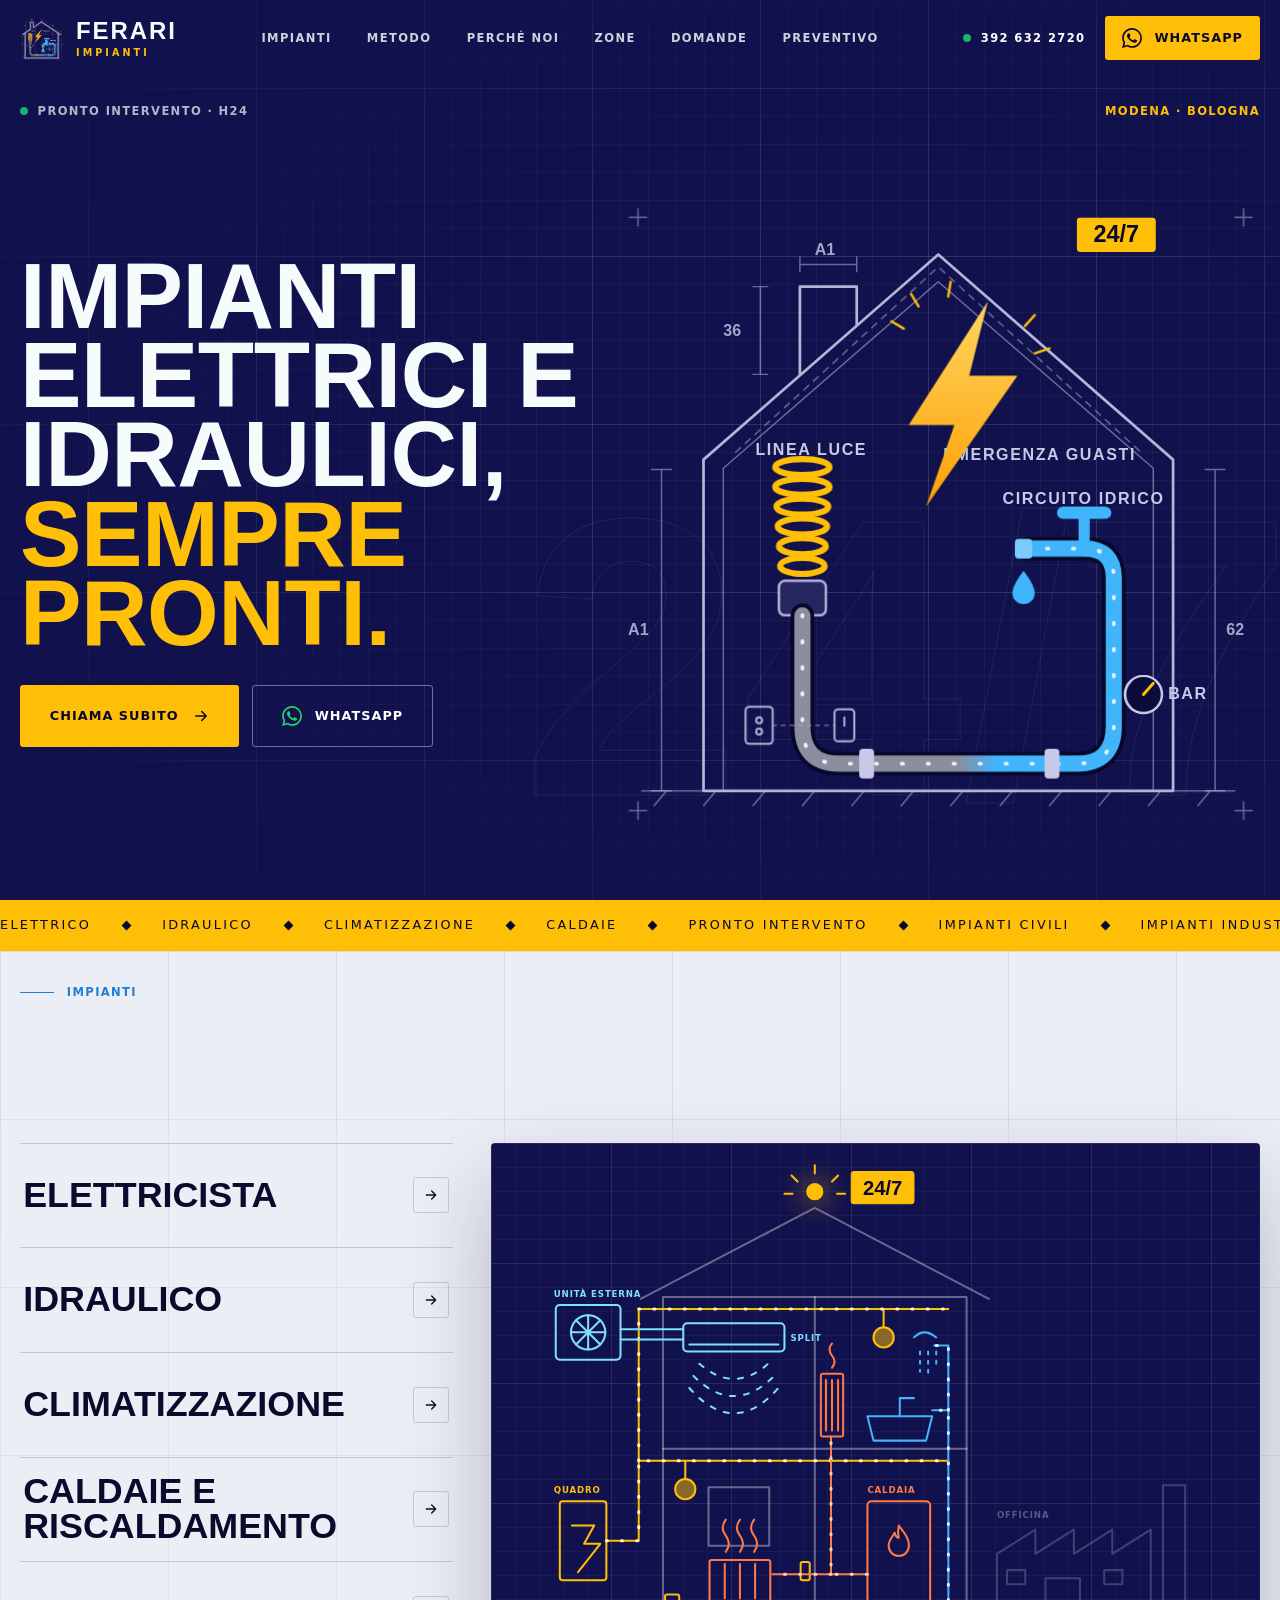
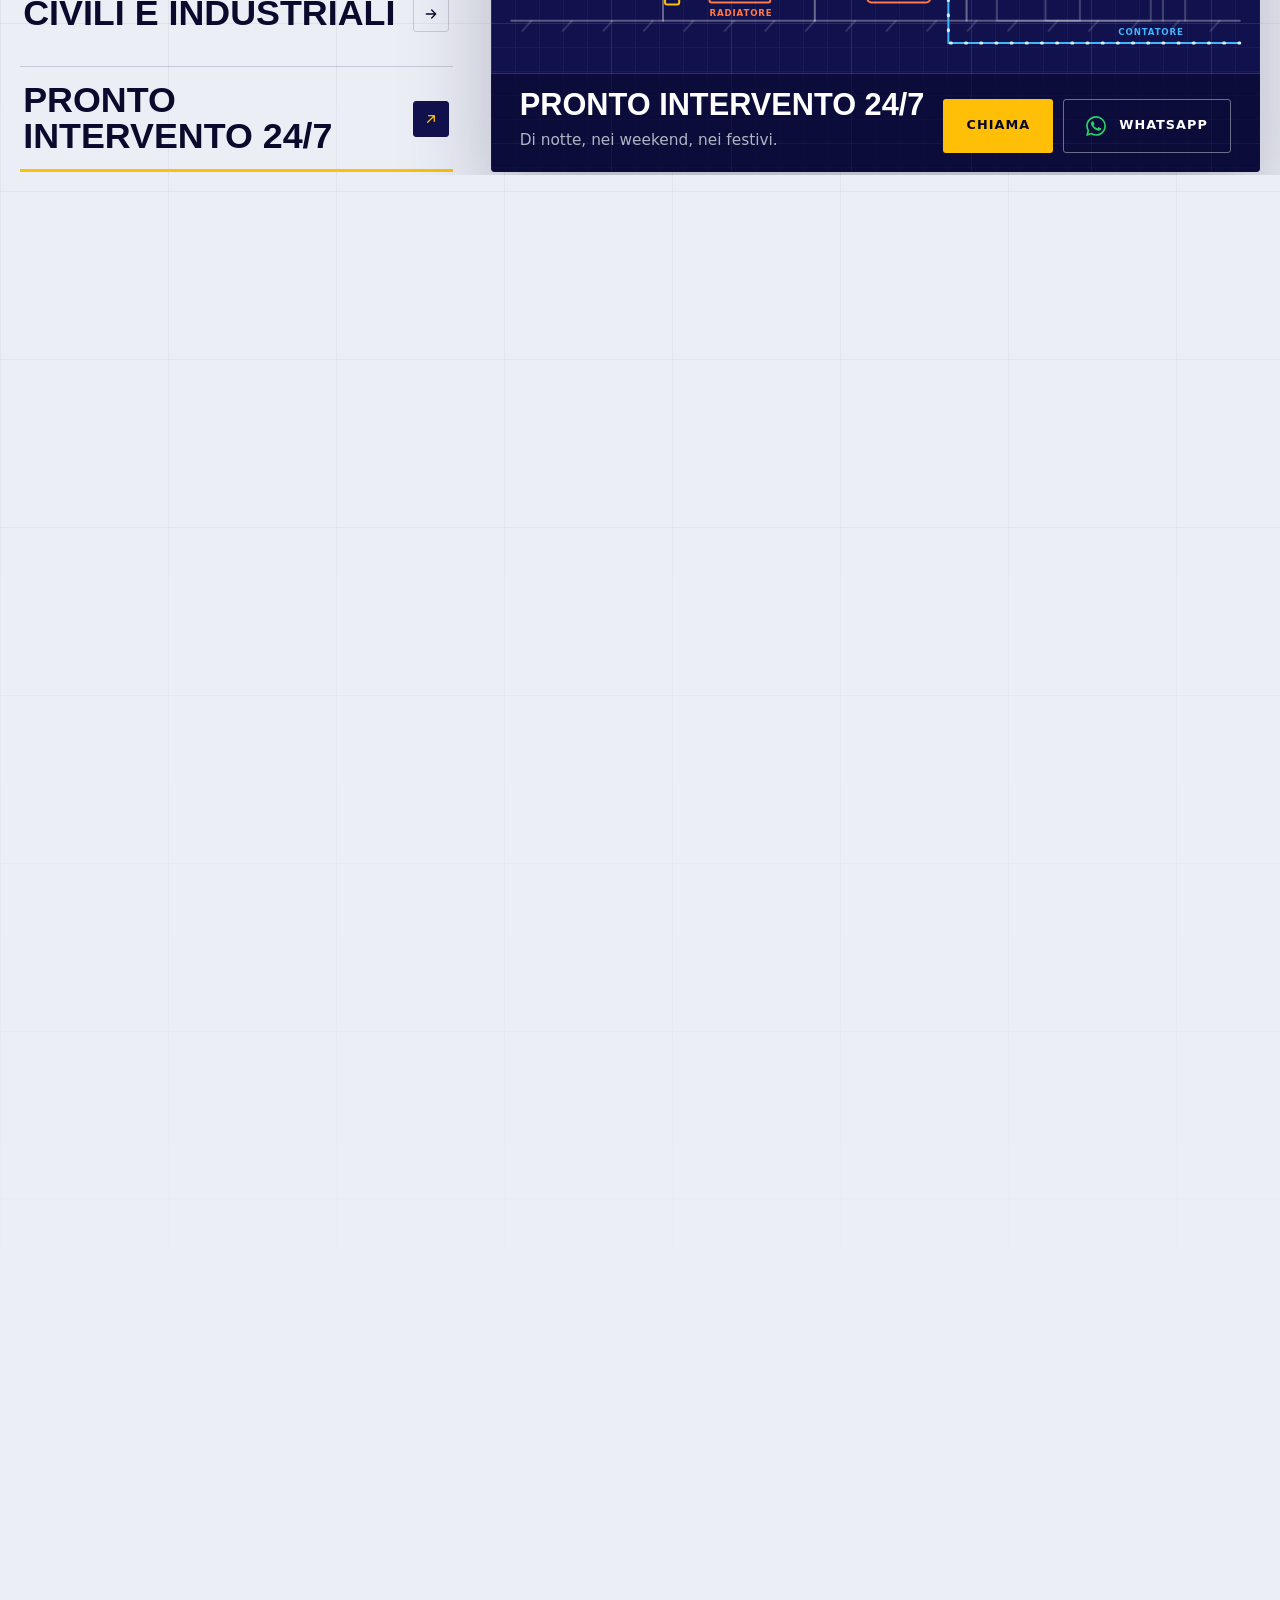
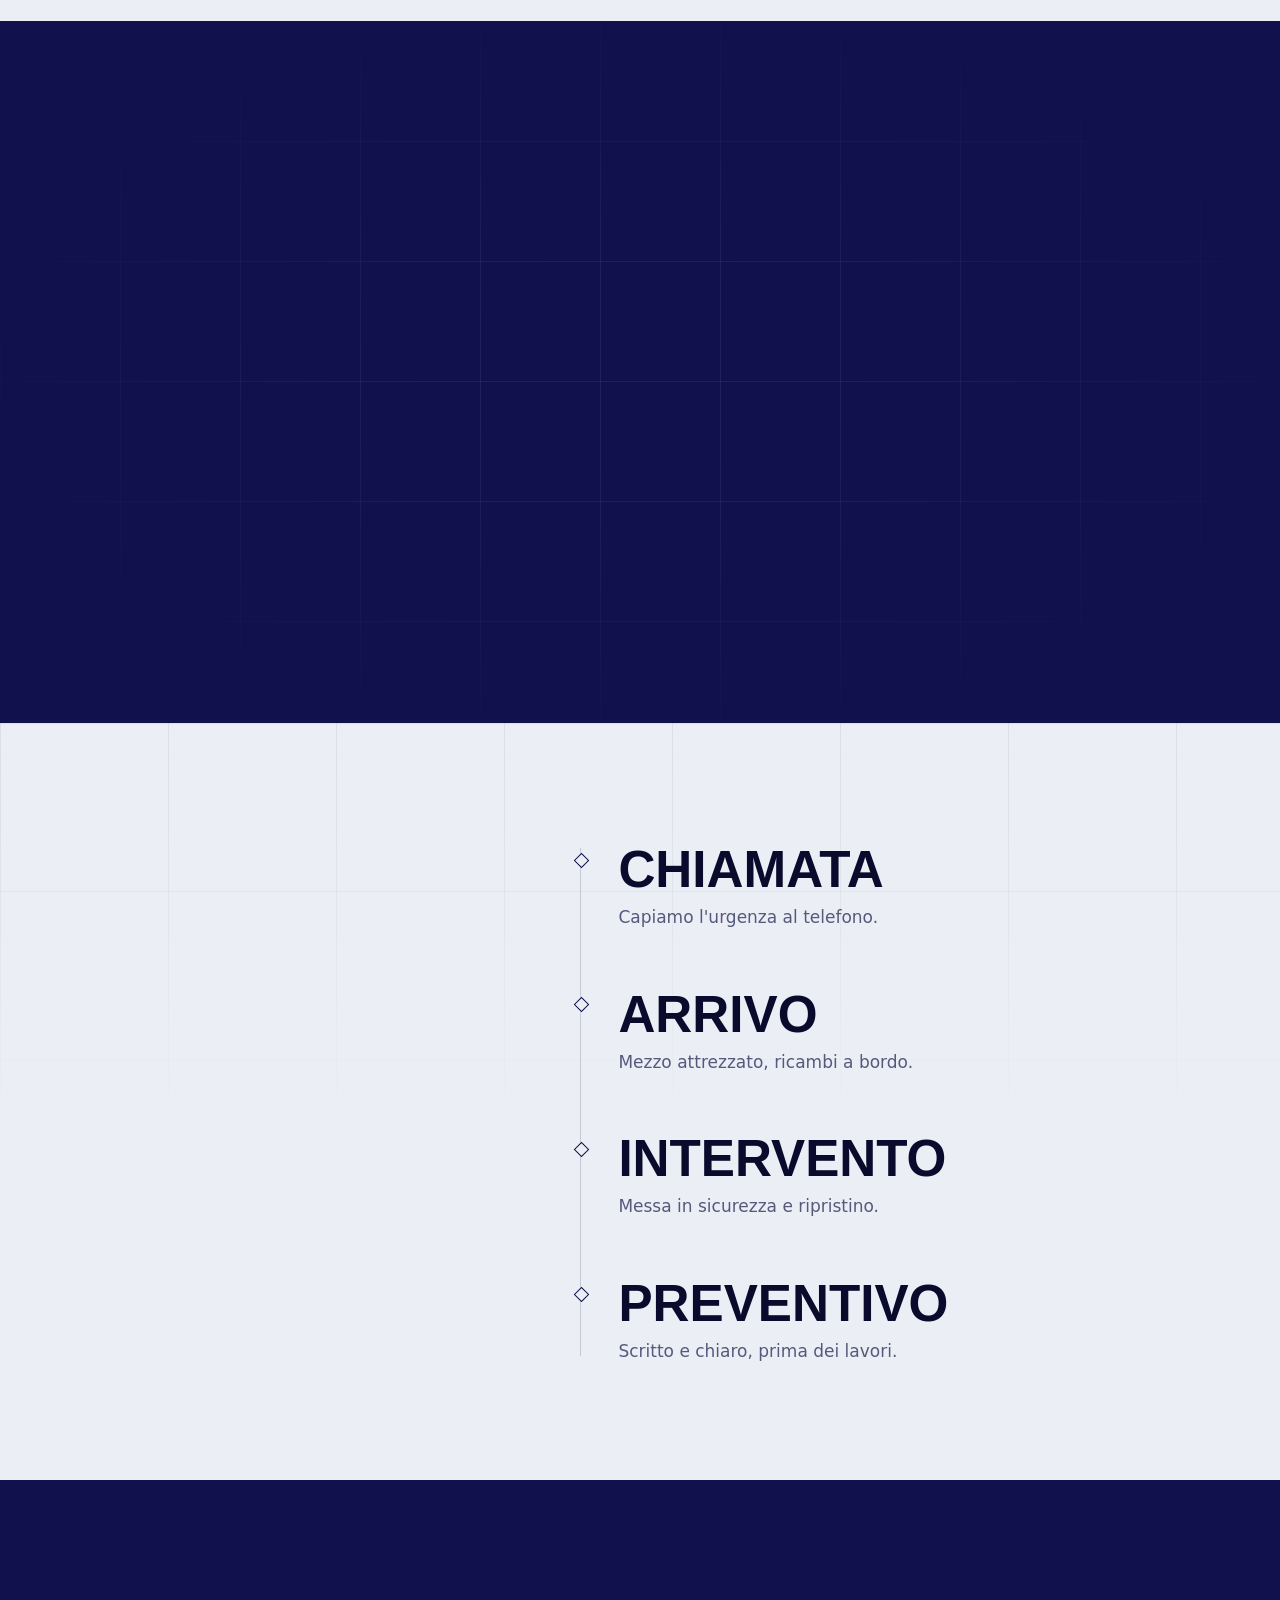
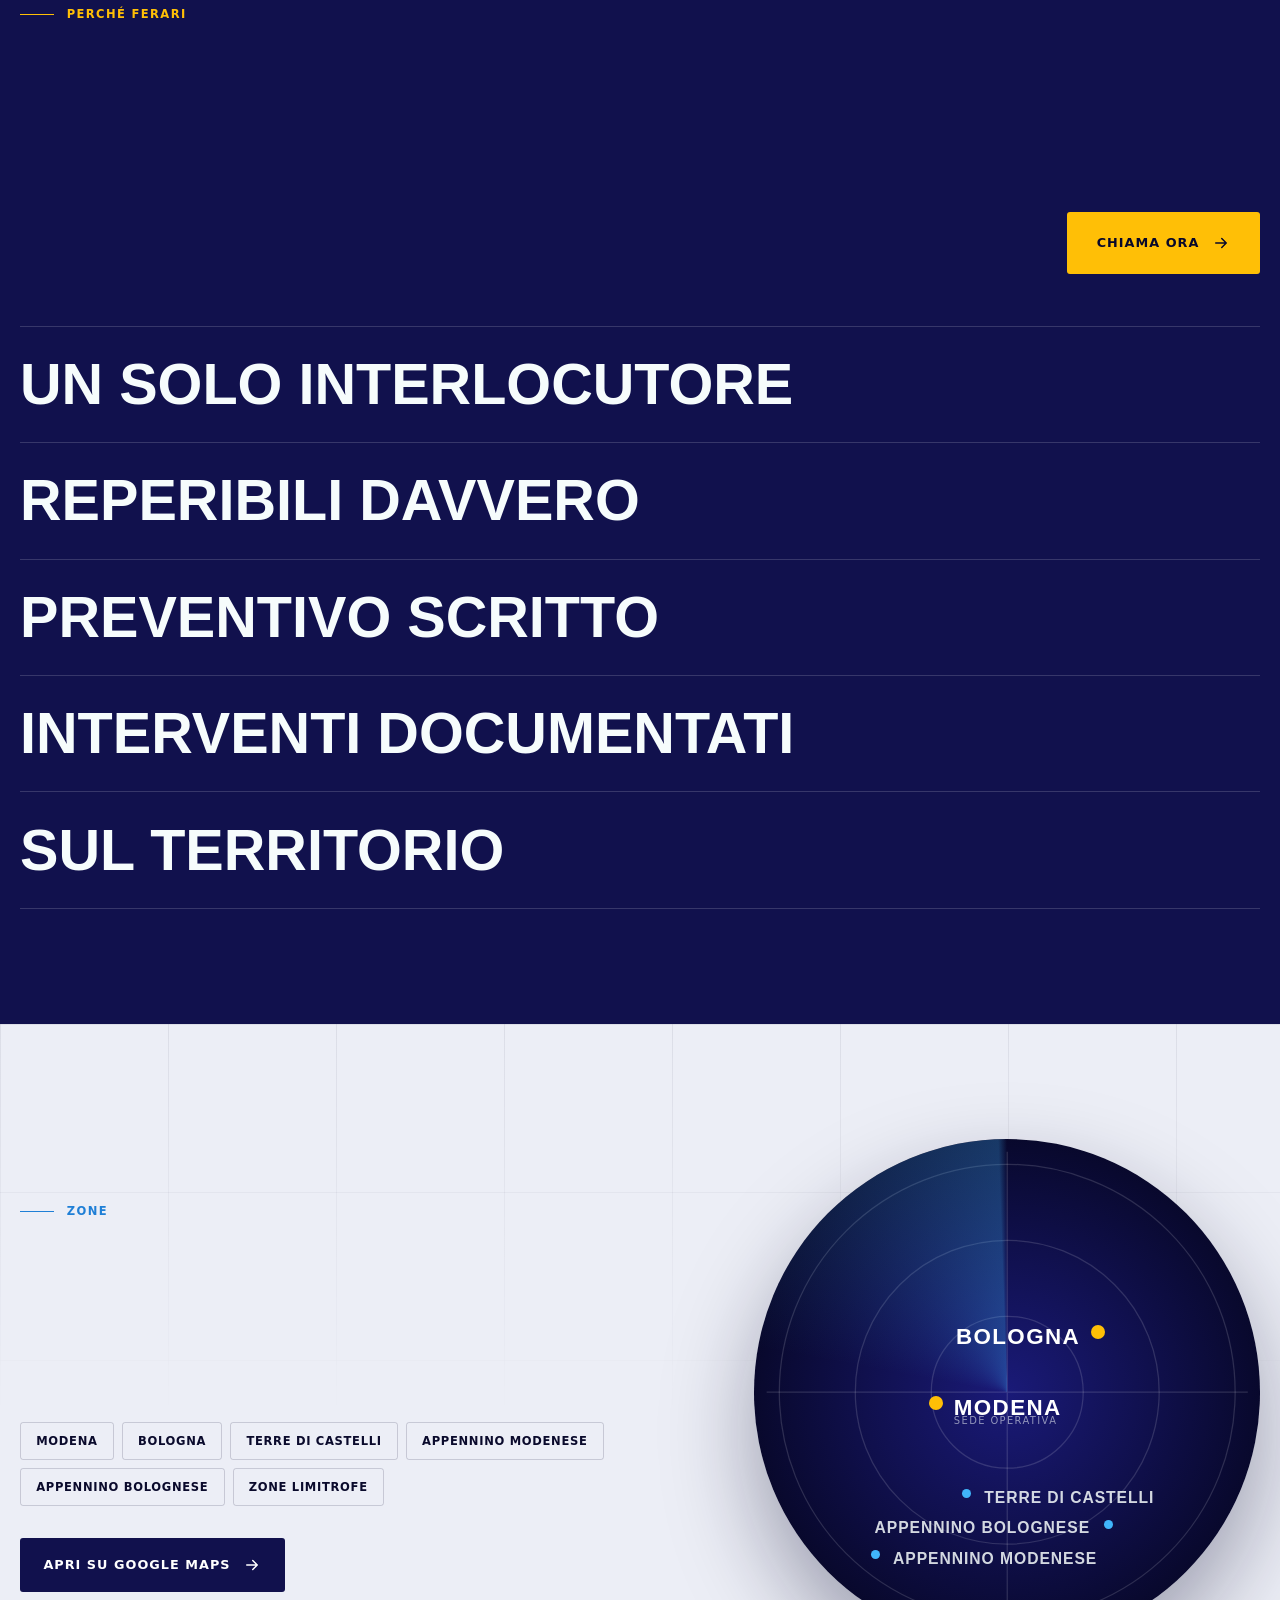
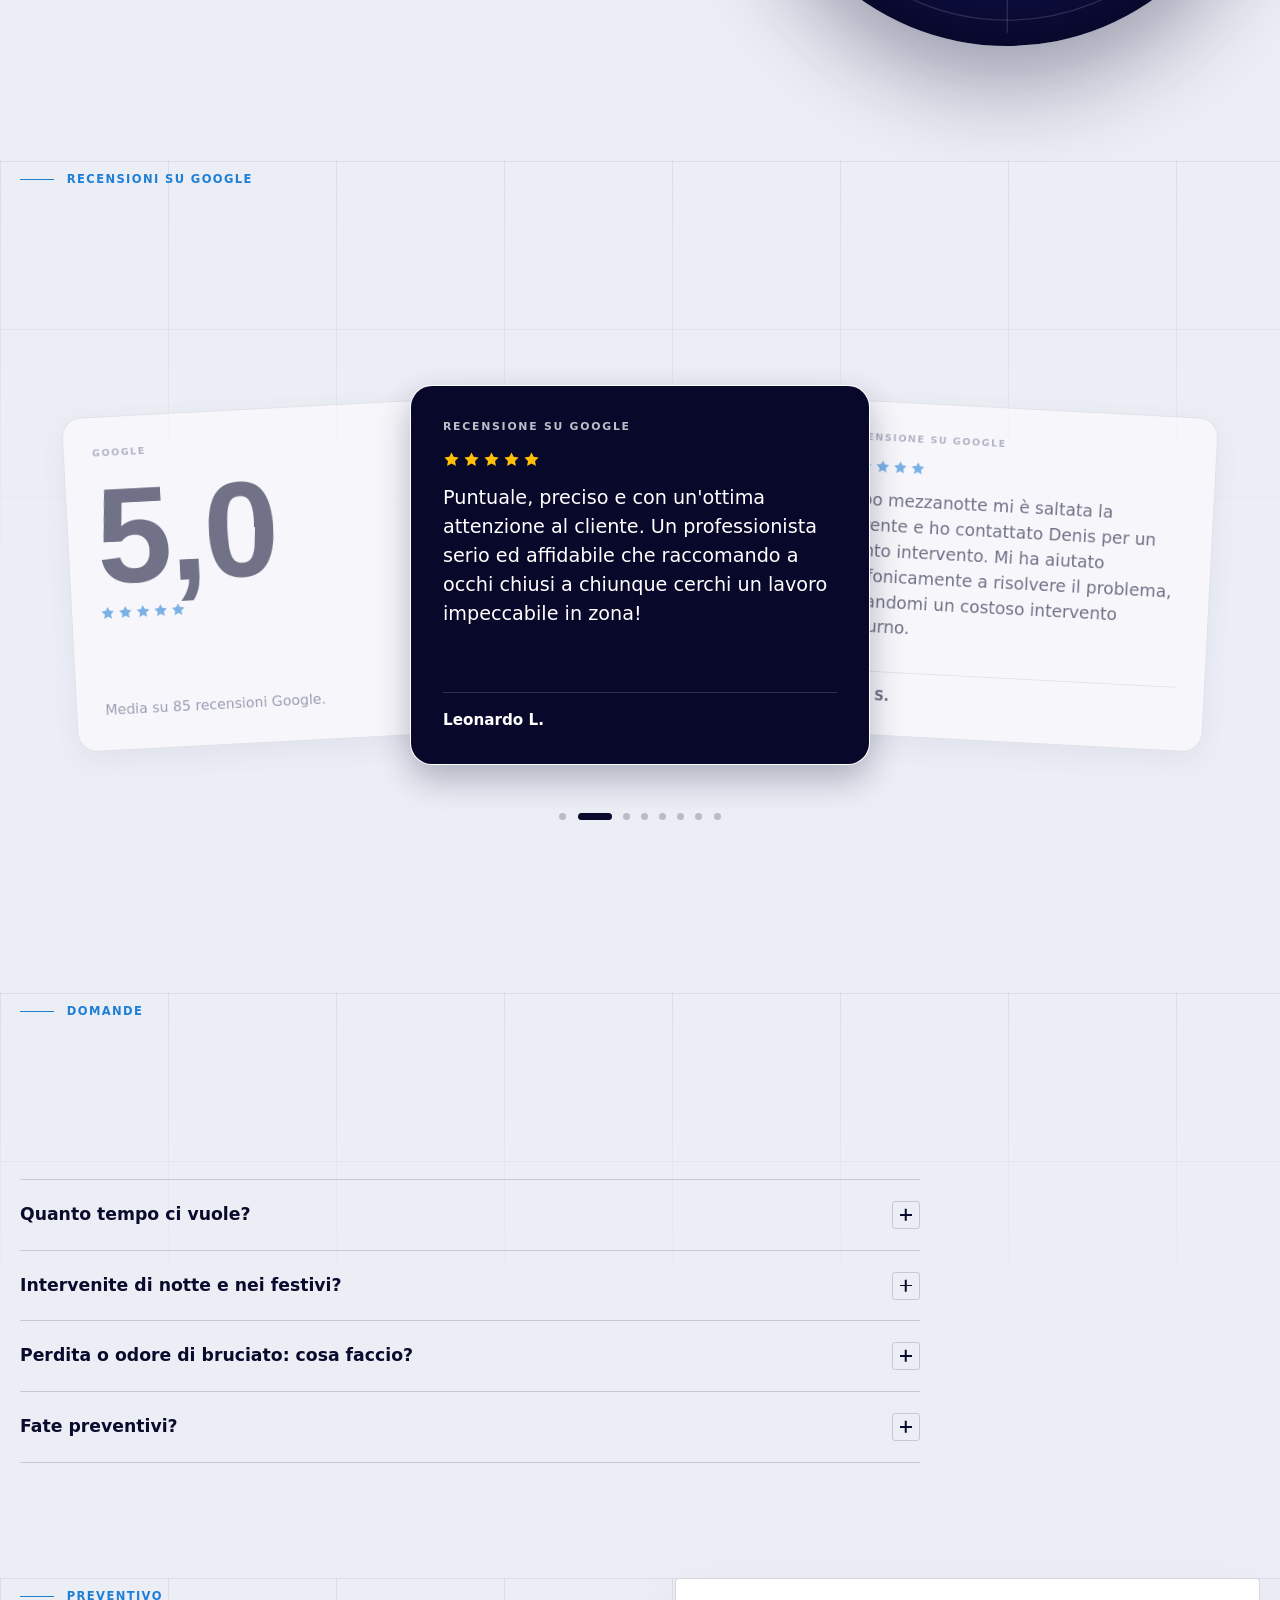
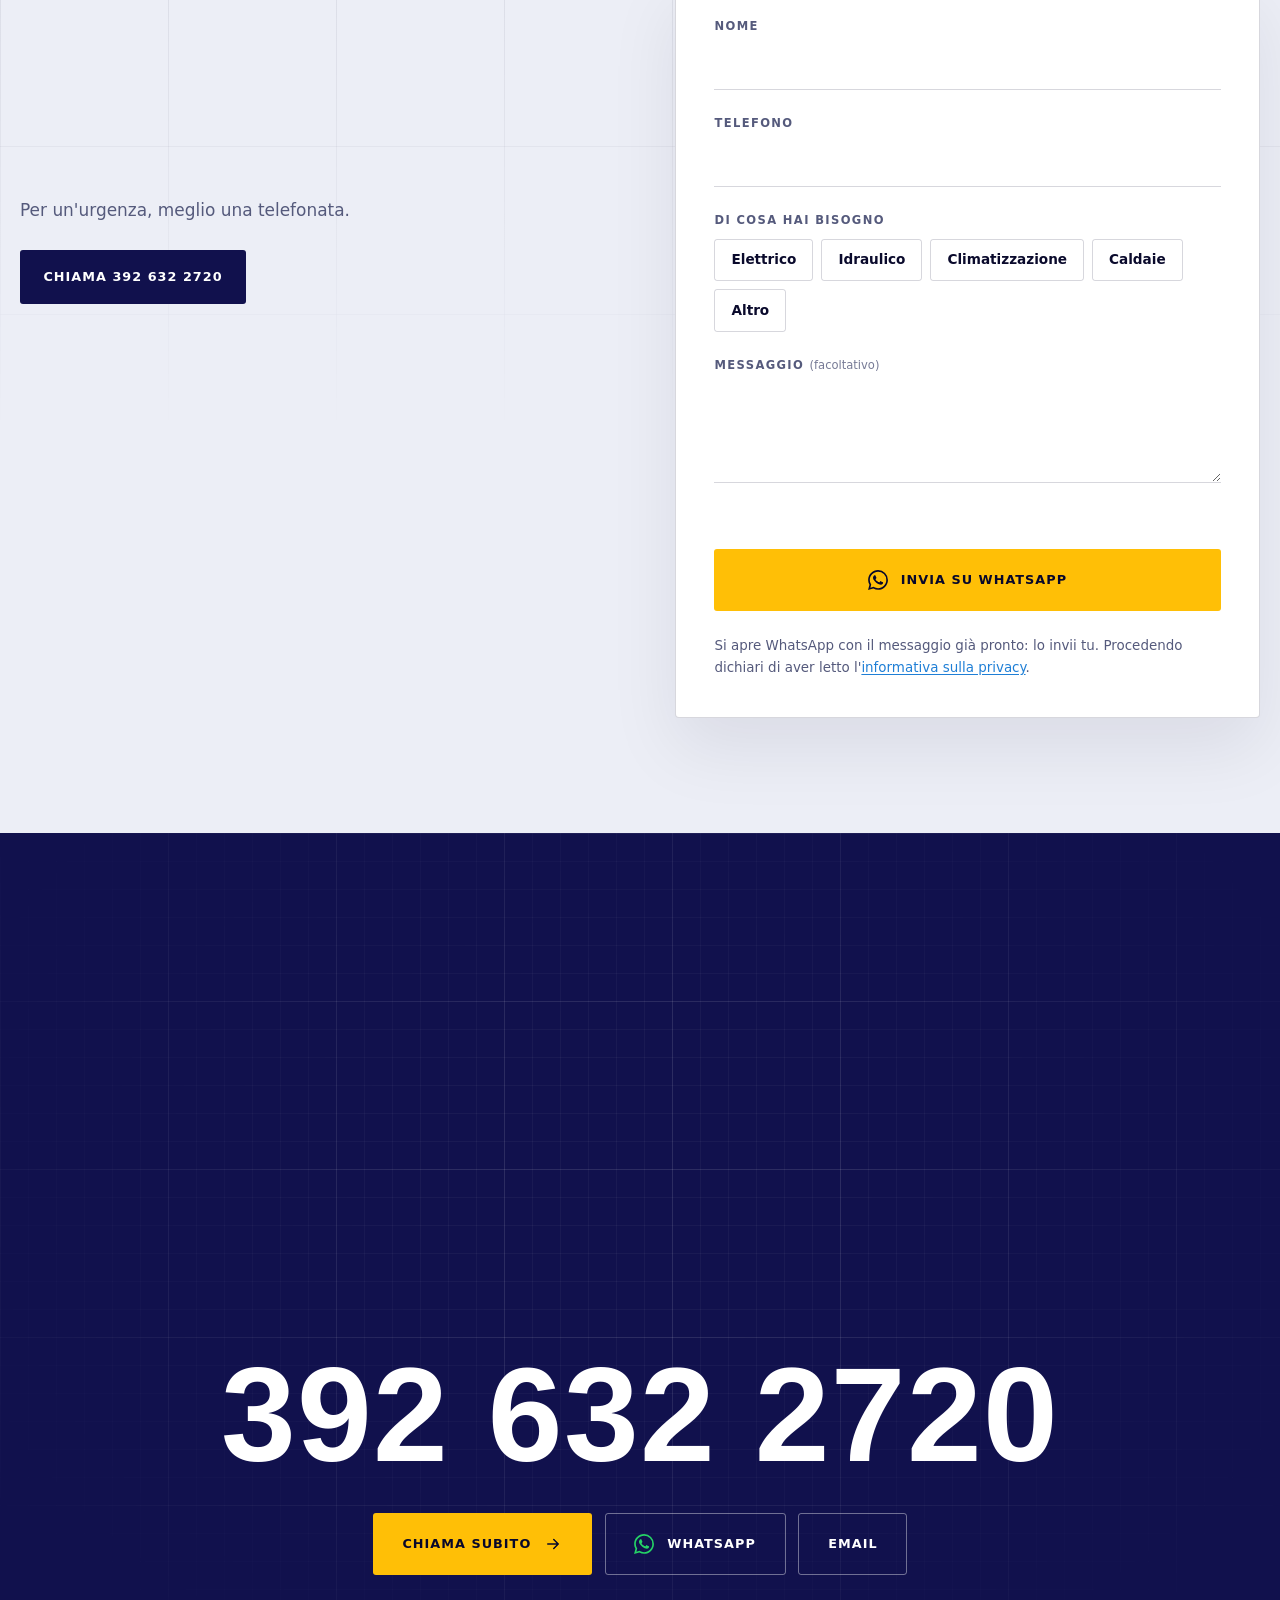
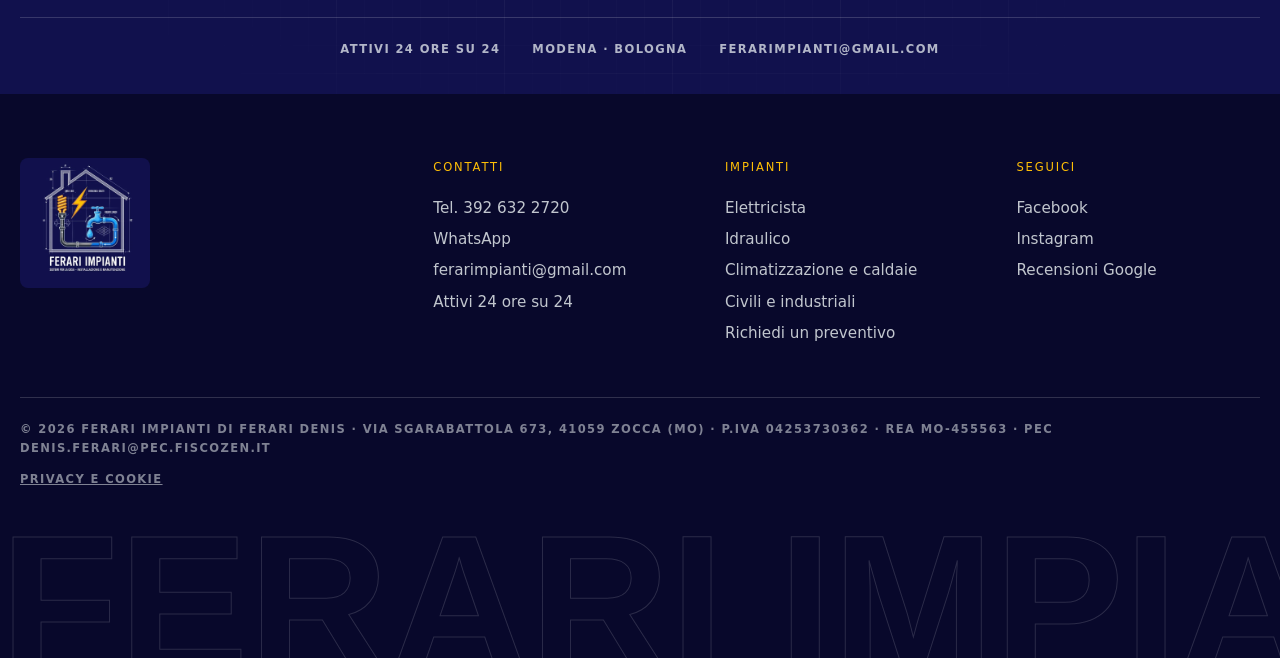
==== commit 90bca346: "Nota privacy piu breve" ====
--- a/index.html
+++ b/index.html
@@ -485,7 +485,7 @@
         <div class="form-actions">
           <button type="button" class="btn btn-amber btn-lg" data-via="wa"><svg class="wa" viewBox="0 0 24 24" fill="currentColor" aria-hidden="true"><path d="M17.472 14.382c-.297-.149-1.758-.867-2.03-.967-.273-.099-.471-.148-.67.15-.197.297-.767.966-.94 1.164-.173.199-.347.223-.644.075-.297-.15-1.255-.463-2.39-1.475-.883-.788-1.48-1.761-1.653-2.059-.173-.297-.018-.458.13-.606.134-.133.298-.347.446-.52.149-.174.198-.298.298-.497.099-.198.05-.371-.025-.52-.075-.149-.669-1.612-.916-2.207-.242-.579-.487-.5-.669-.51-.173-.008-.371-.01-.57-.01-.198 0-.52.074-.792.372-.272.297-1.04 1.016-1.04 2.479 0 1.462 1.065 2.875 1.213 3.074.149.198 2.096 3.2 5.077 4.487.709.306 1.262.489 1.694.625.712.227 1.36.195 1.871.118.571-.085 1.758-.719 2.006-1.413.248-.694.248-1.289.173-1.413-.074-.124-.272-.198-.57-.347m-5.421 7.403h-.004a9.87 9.87 0 01-5.031-1.378l-.361-.214-3.741.982.998-3.648-.235-.374a9.86 9.86 0 01-1.51-5.26c.001-5.45 4.436-9.884 9.888-9.884 2.64 0 5.122 1.03 6.988 2.898a9.825 9.825 0 012.893 6.994c-.003 5.45-4.437 9.884-9.885 9.884m8.413-18.297A11.815 11.815 0 0012.05 0C5.495 0 .16 5.335.157 11.892c0 2.096.547 4.142 1.588 5.945L.057 24l6.305-1.654a11.882 11.882 0 005.683 1.448h.005c6.554 0 11.89-5.335 11.893-11.893a11.821 11.821 0 00-3.48-8.413Z"/></svg>Invia su WhatsApp</button>
         </div>
-        <p class="form-note">Si apre WhatsApp con il messaggio già pronto: lo invii tu. Il sito non salva né invia i dati che scrivi qui. Usiamo nome e telefono solo per risponderti e preparare il preventivo (titolare: Ferari Impianti di Ferari Denis). Leggi l'<a href="/privacy">informativa sulla privacy</a>.</p>
+        <p class="form-note">Si apre WhatsApp con il messaggio già pronto: lo invii tu. Procedendo dichiari di aver letto l'<a href="/privacy">informativa sulla privacy</a>.</p>
       </form>
     </div>
   </section>
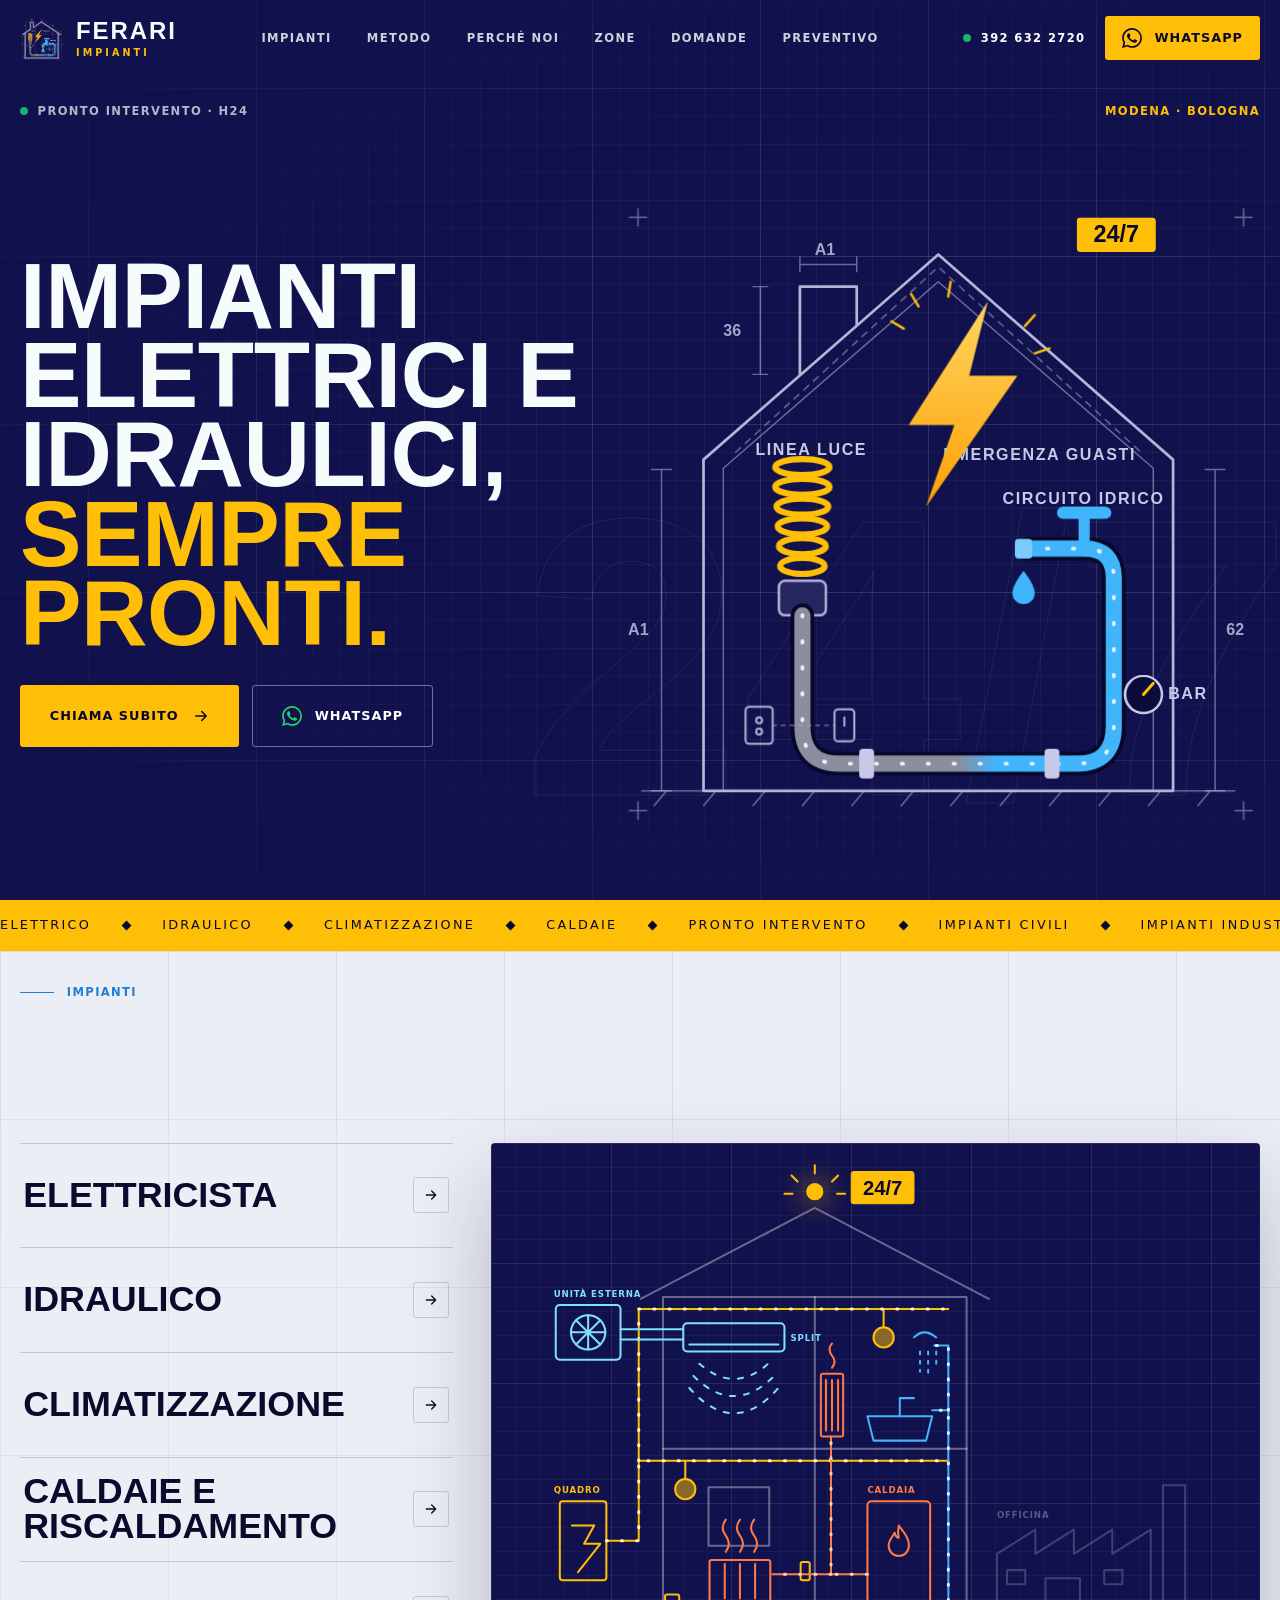
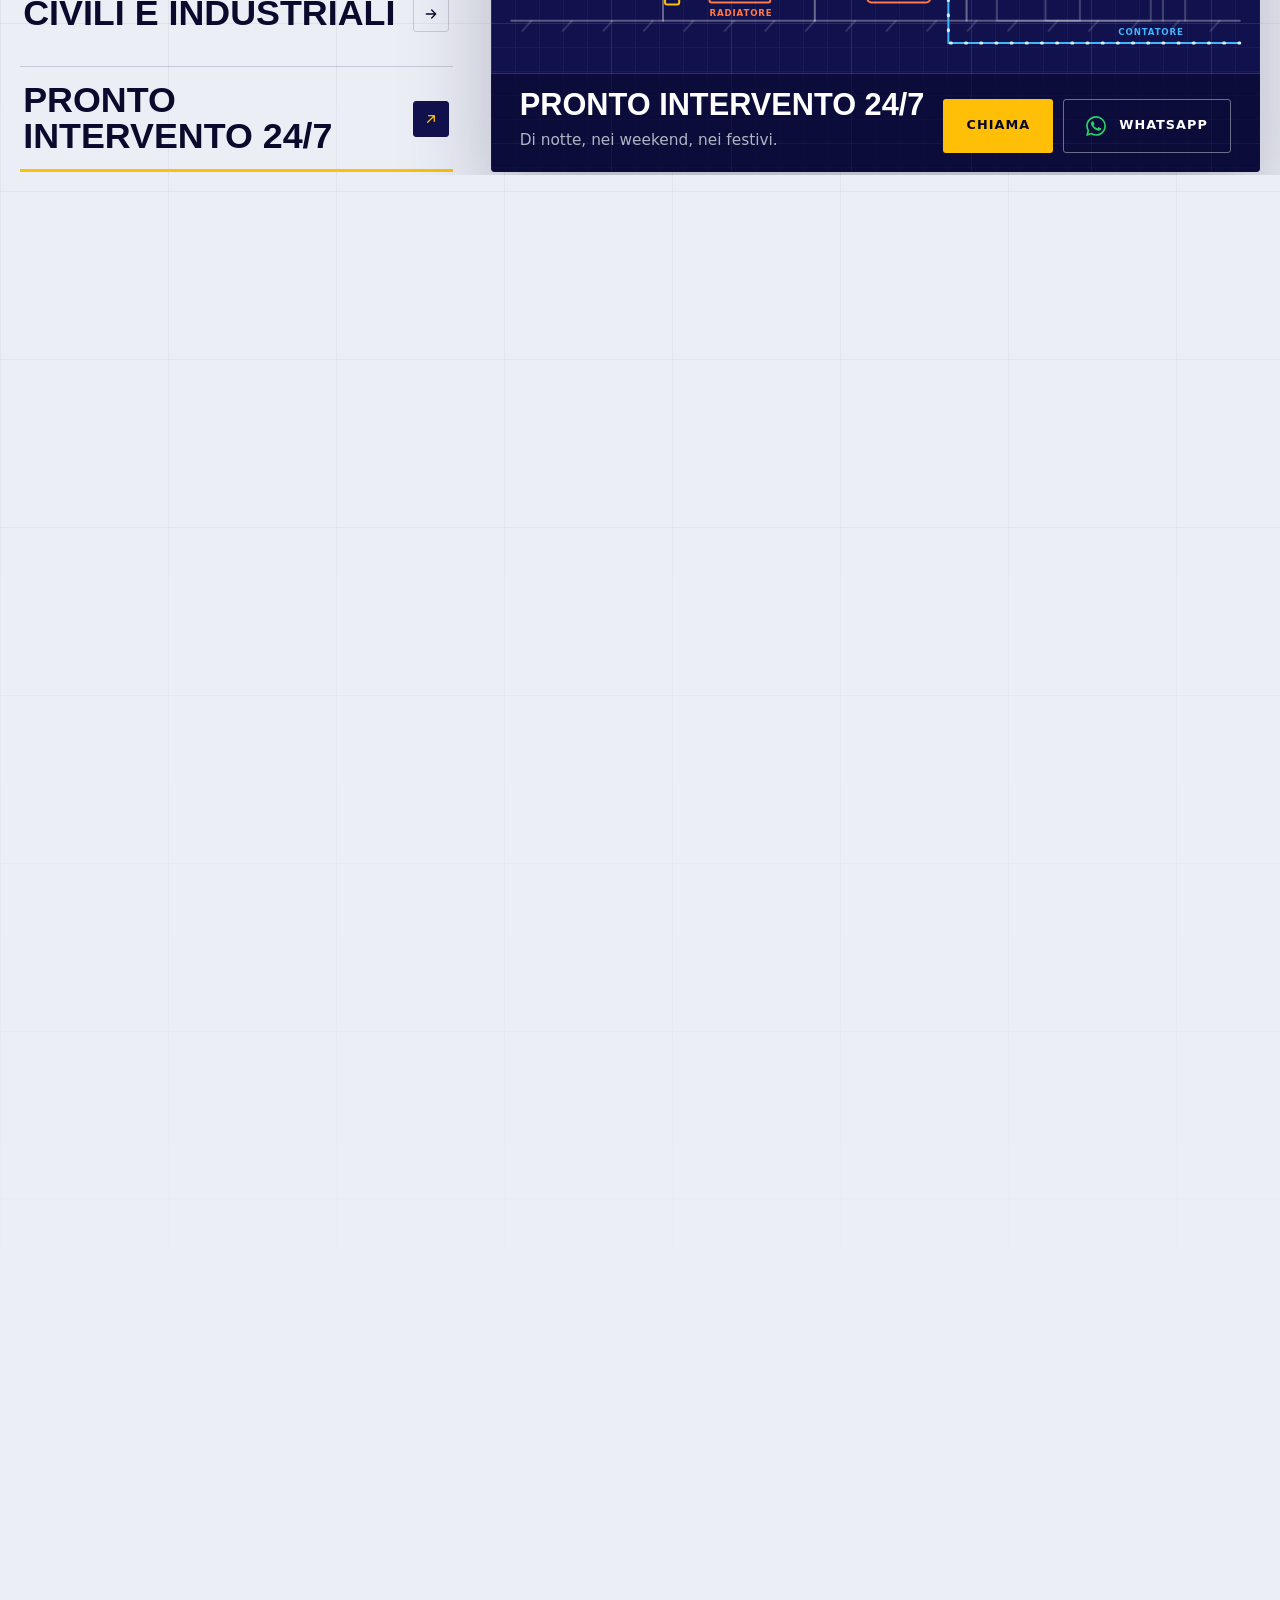
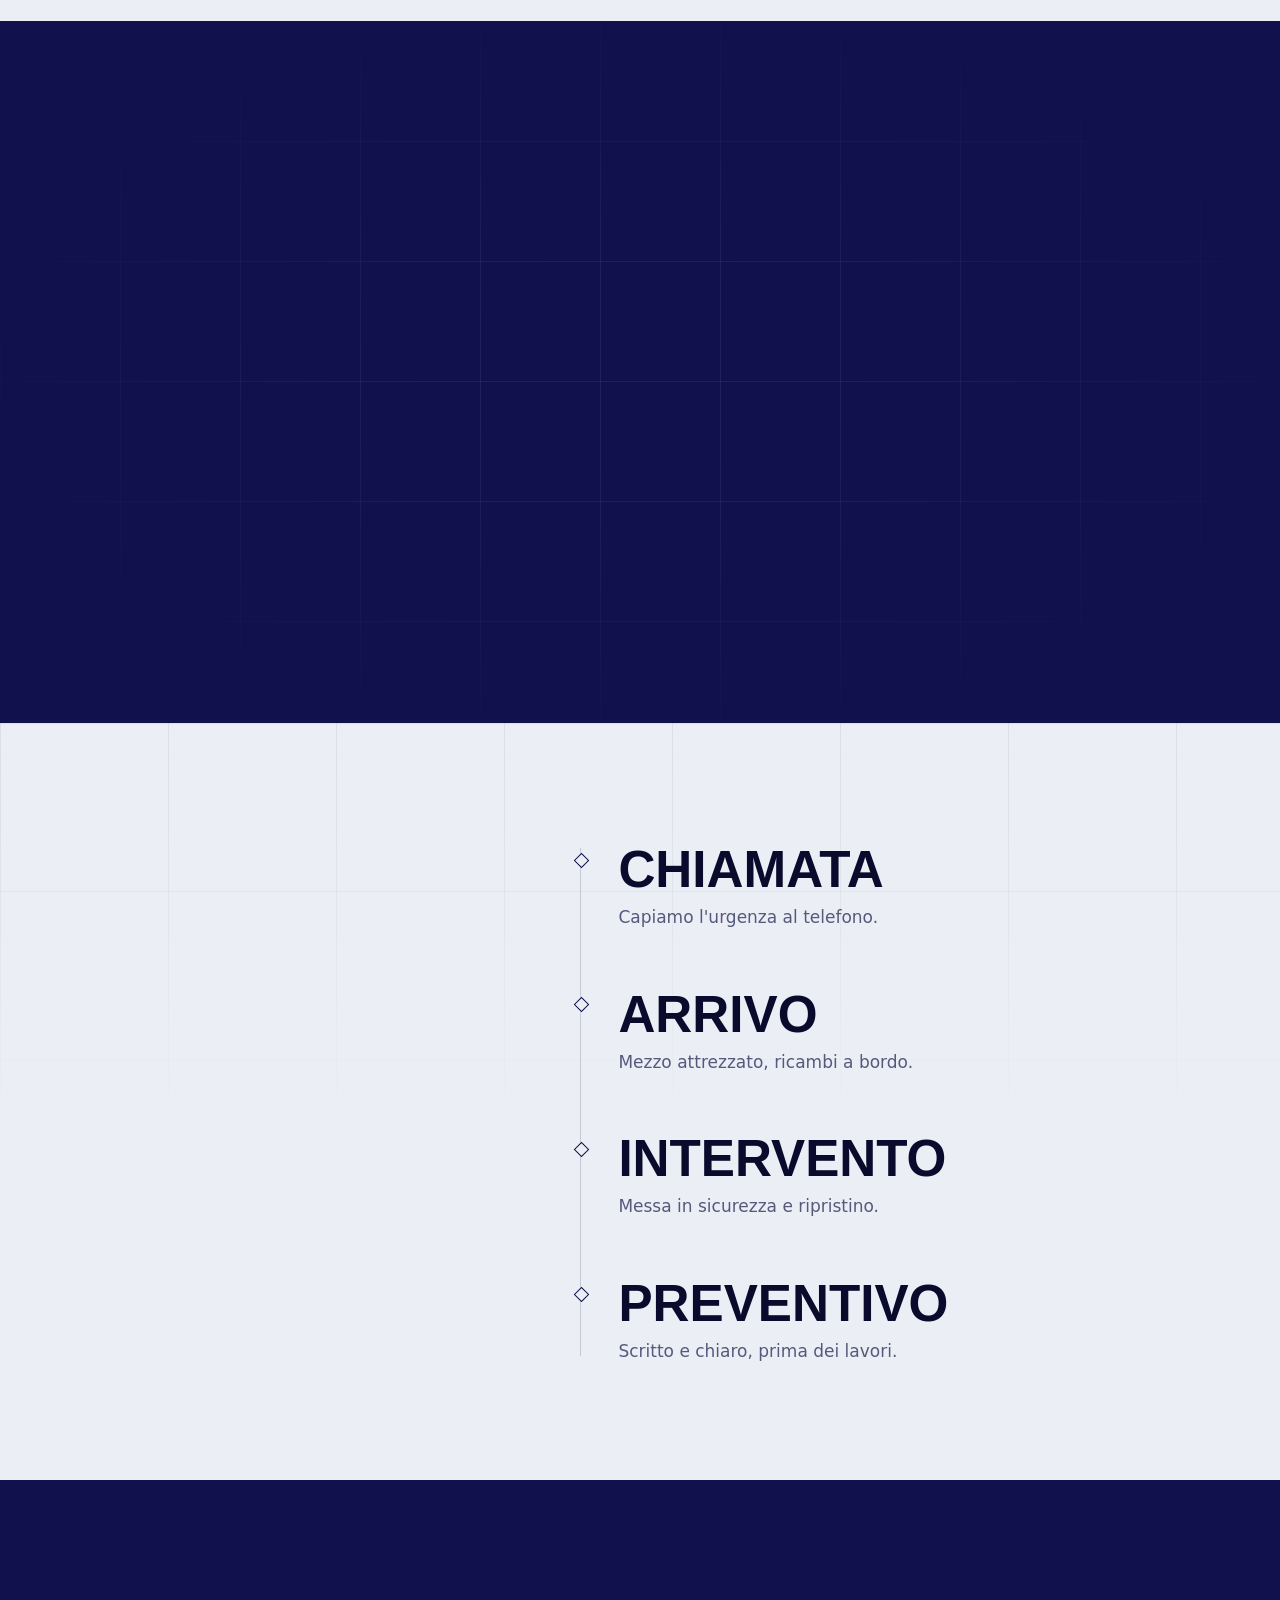
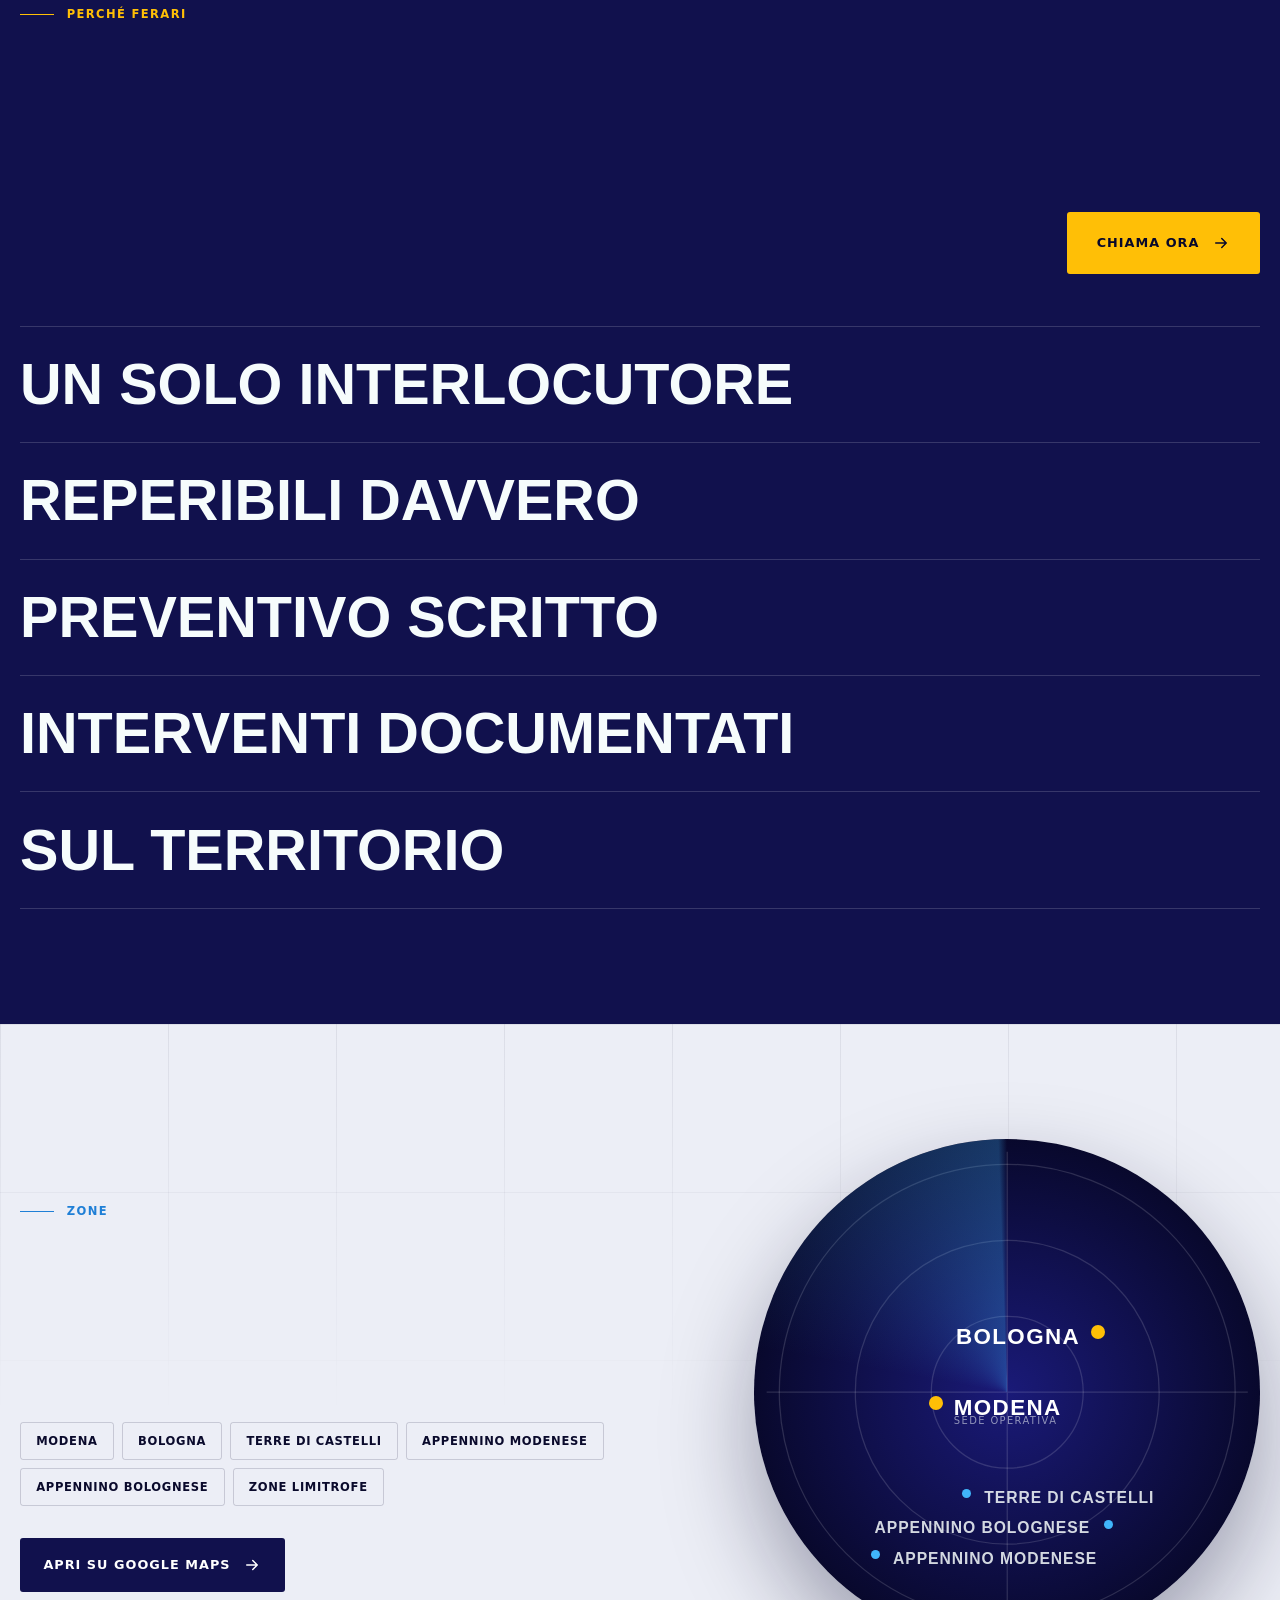
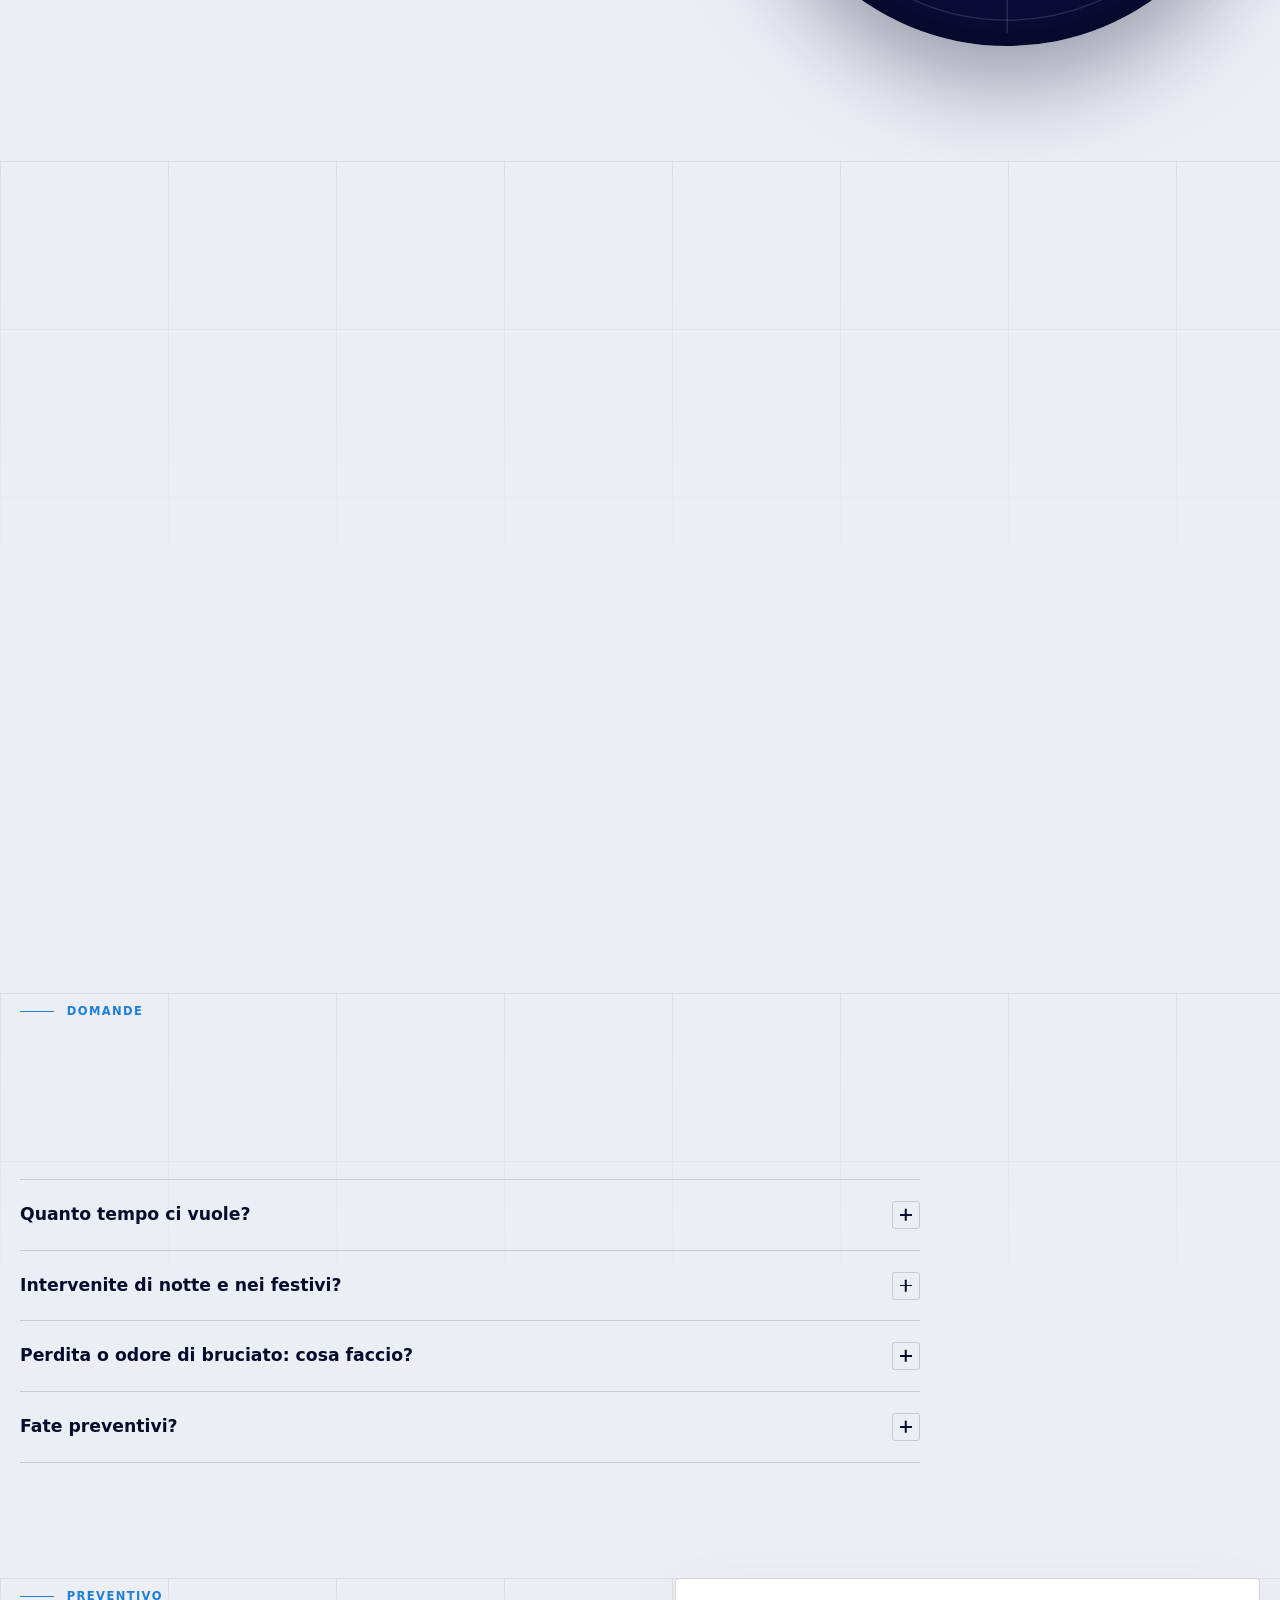
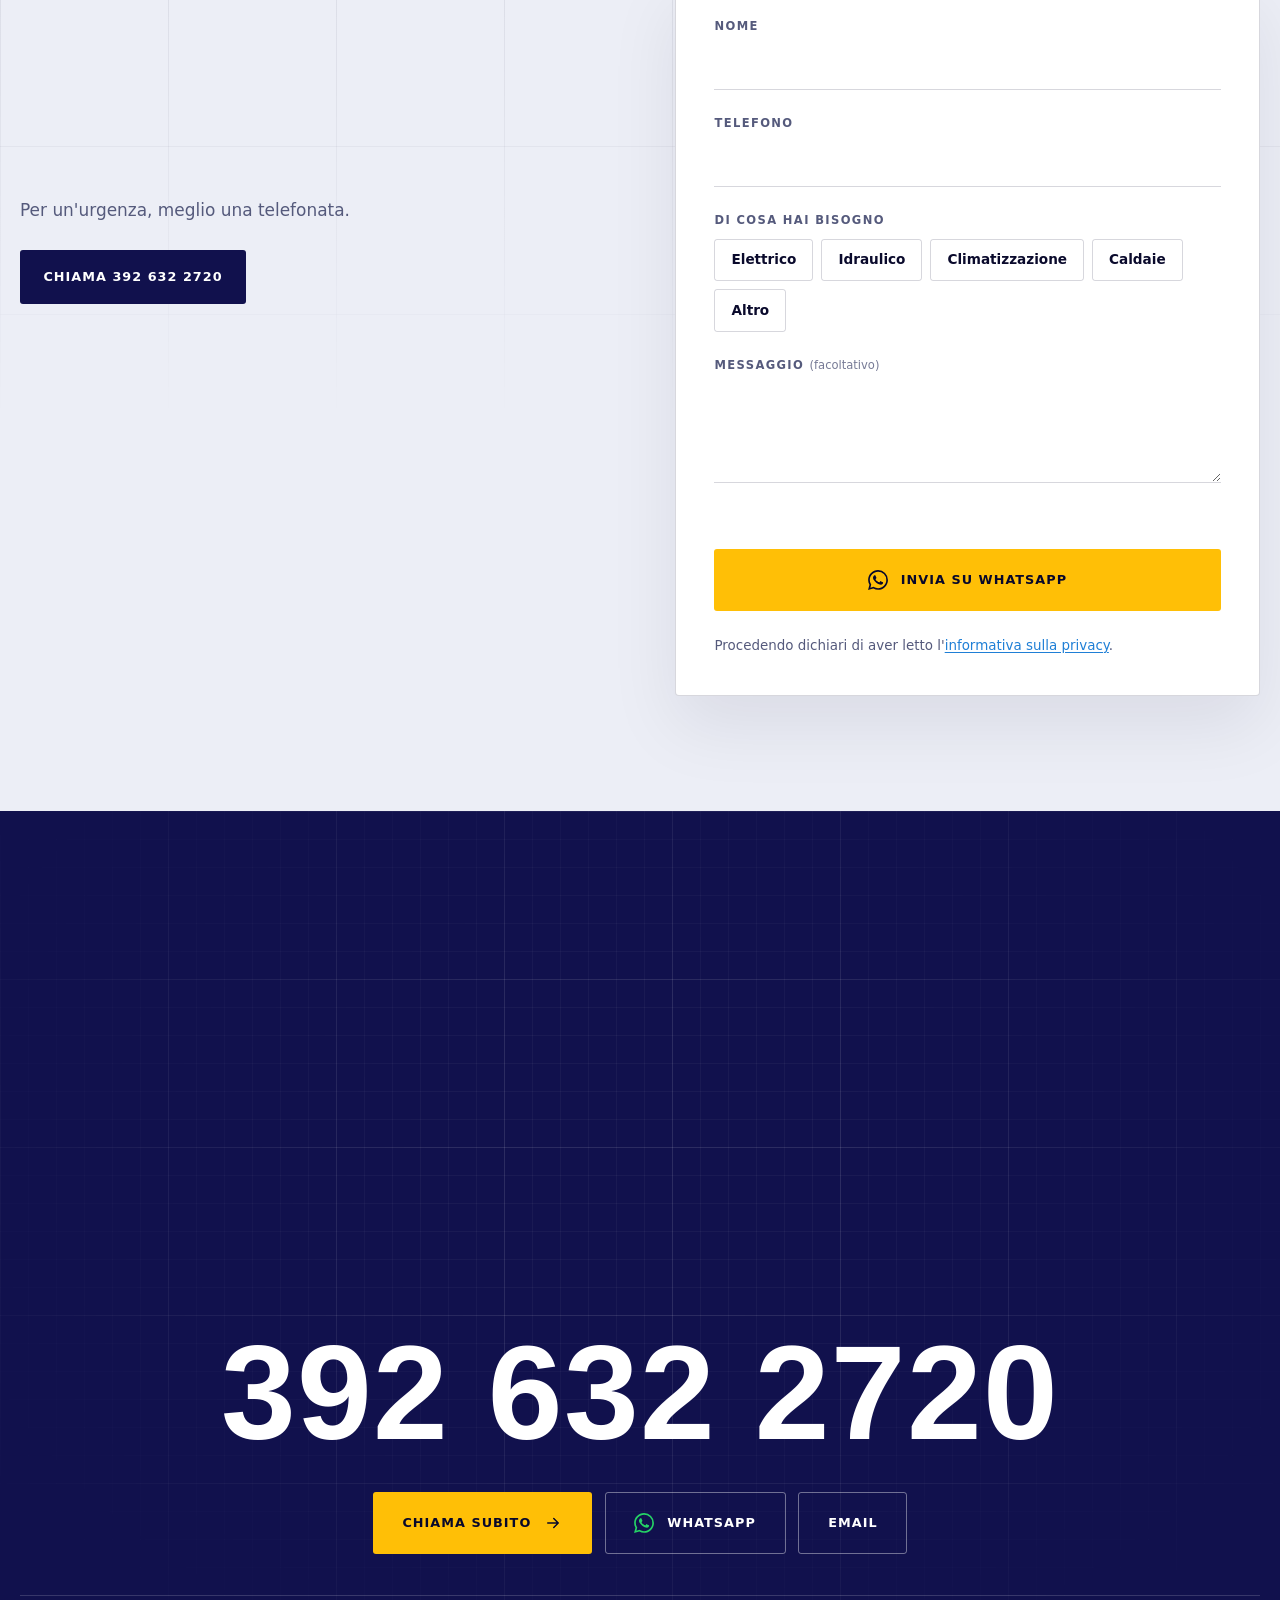
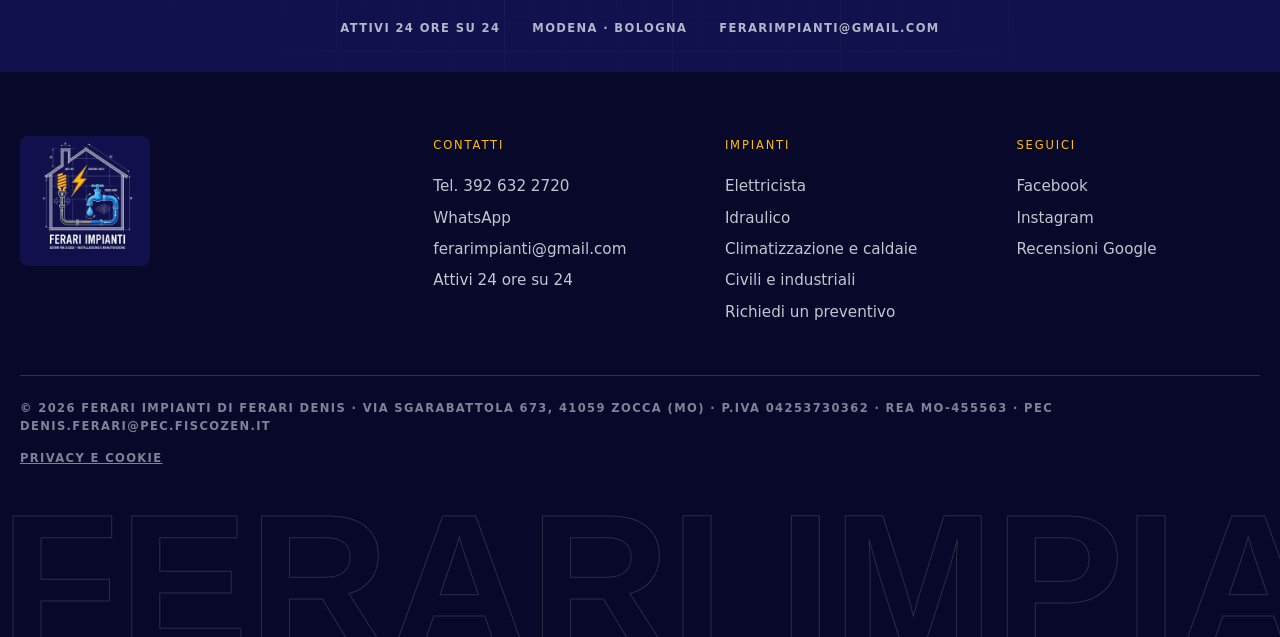
==== commit ed305b10: "Nota privacy essenziale" ====
--- a/index.html
+++ b/index.html
@@ -485,7 +485,7 @@
         <div class="form-actions">
           <button type="button" class="btn btn-amber btn-lg" data-via="wa"><svg class="wa" viewBox="0 0 24 24" fill="currentColor" aria-hidden="true"><path d="M17.472 14.382c-.297-.149-1.758-.867-2.03-.967-.273-.099-.471-.148-.67.15-.197.297-.767.966-.94 1.164-.173.199-.347.223-.644.075-.297-.15-1.255-.463-2.39-1.475-.883-.788-1.48-1.761-1.653-2.059-.173-.297-.018-.458.13-.606.134-.133.298-.347.446-.52.149-.174.198-.298.298-.497.099-.198.05-.371-.025-.52-.075-.149-.669-1.612-.916-2.207-.242-.579-.487-.5-.669-.51-.173-.008-.371-.01-.57-.01-.198 0-.52.074-.792.372-.272.297-1.04 1.016-1.04 2.479 0 1.462 1.065 2.875 1.213 3.074.149.198 2.096 3.2 5.077 4.487.709.306 1.262.489 1.694.625.712.227 1.36.195 1.871.118.571-.085 1.758-.719 2.006-1.413.248-.694.248-1.289.173-1.413-.074-.124-.272-.198-.57-.347m-5.421 7.403h-.004a9.87 9.87 0 01-5.031-1.378l-.361-.214-3.741.982.998-3.648-.235-.374a9.86 9.86 0 01-1.51-5.26c.001-5.45 4.436-9.884 9.888-9.884 2.64 0 5.122 1.03 6.988 2.898a9.825 9.825 0 012.893 6.994c-.003 5.45-4.437 9.884-9.885 9.884m8.413-18.297A11.815 11.815 0 0012.05 0C5.495 0 .16 5.335.157 11.892c0 2.096.547 4.142 1.588 5.945L.057 24l6.305-1.654a11.882 11.882 0 005.683 1.448h.005c6.554 0 11.89-5.335 11.893-11.893a11.821 11.821 0 00-3.48-8.413Z"/></svg>Invia su WhatsApp</button>
         </div>
-        <p class="form-note">Si apre WhatsApp con il messaggio già pronto: lo invii tu. Procedendo dichiari di aver letto l'<a href="/privacy">informativa sulla privacy</a>.</p>
+        <p class="form-note">Procedendo dichiari di aver letto l'<a href="/privacy">informativa sulla privacy</a>.</p>
       </form>
     </div>
   </section>
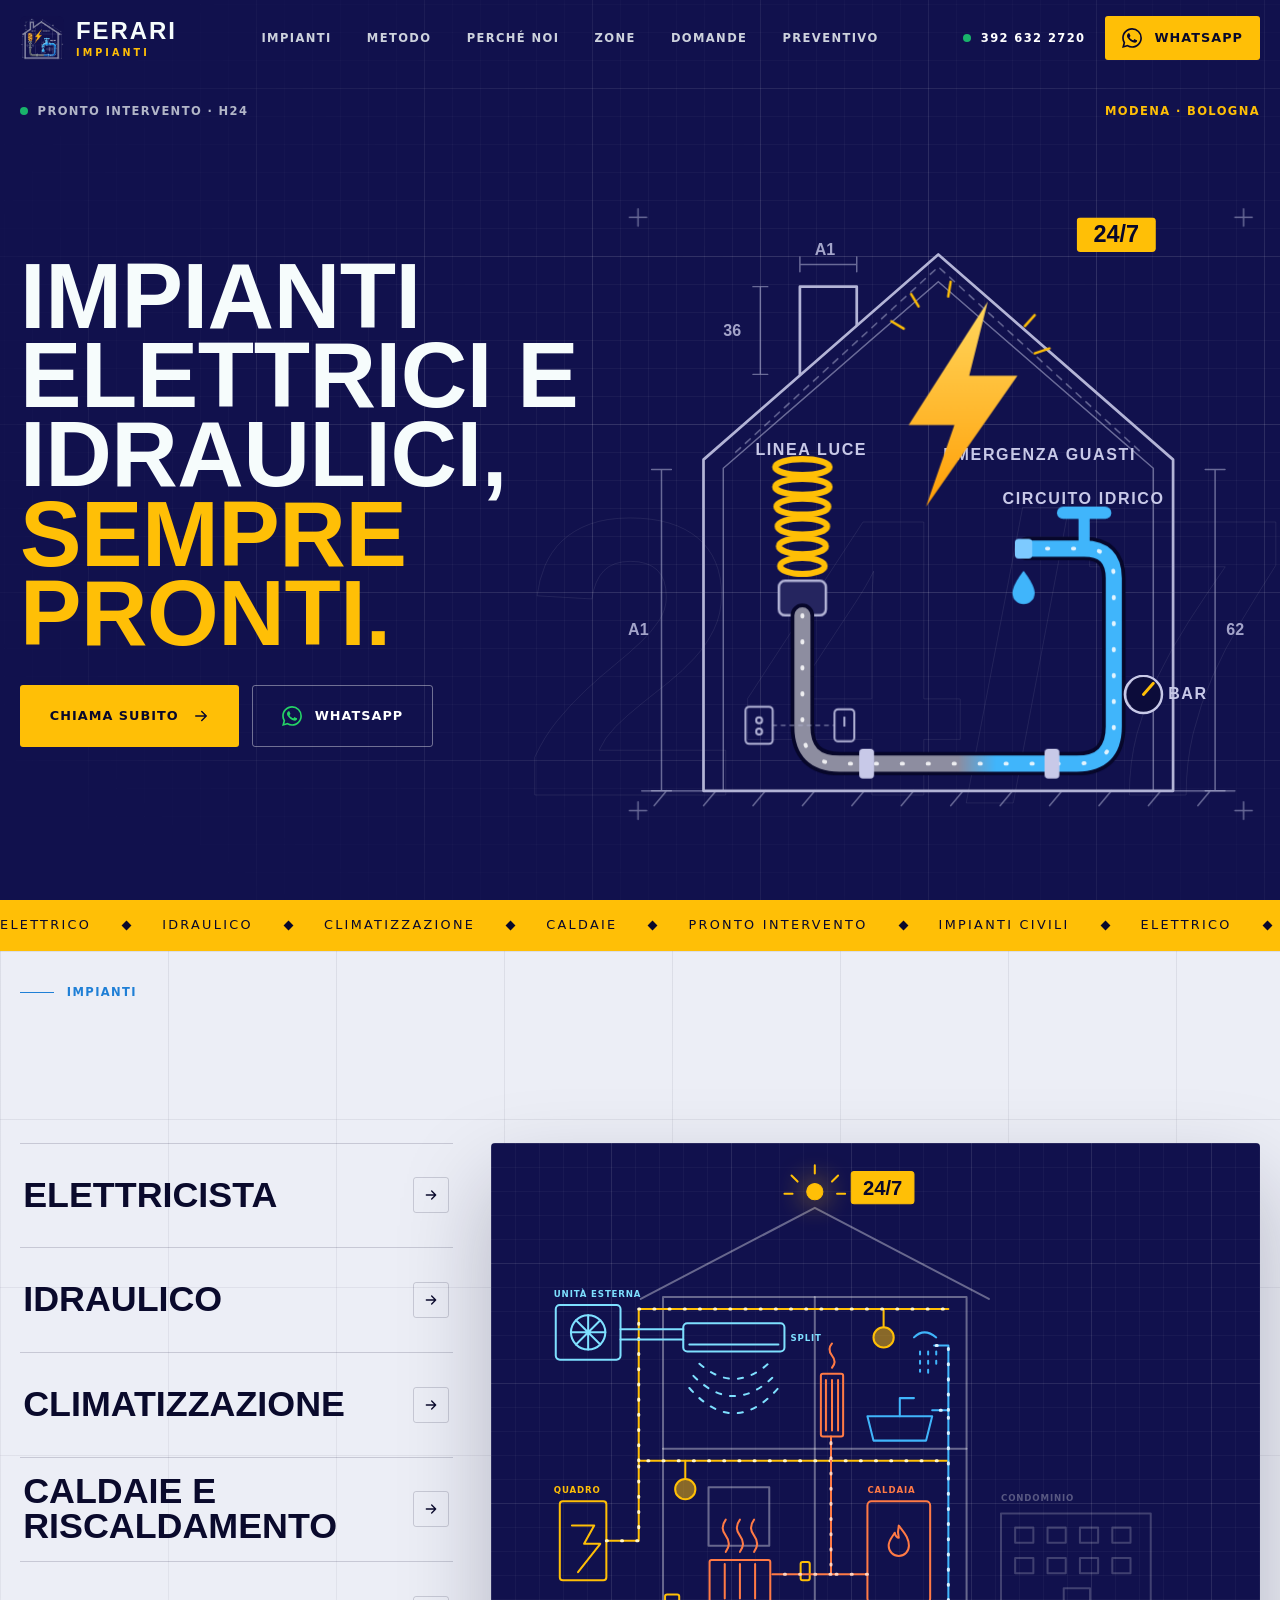
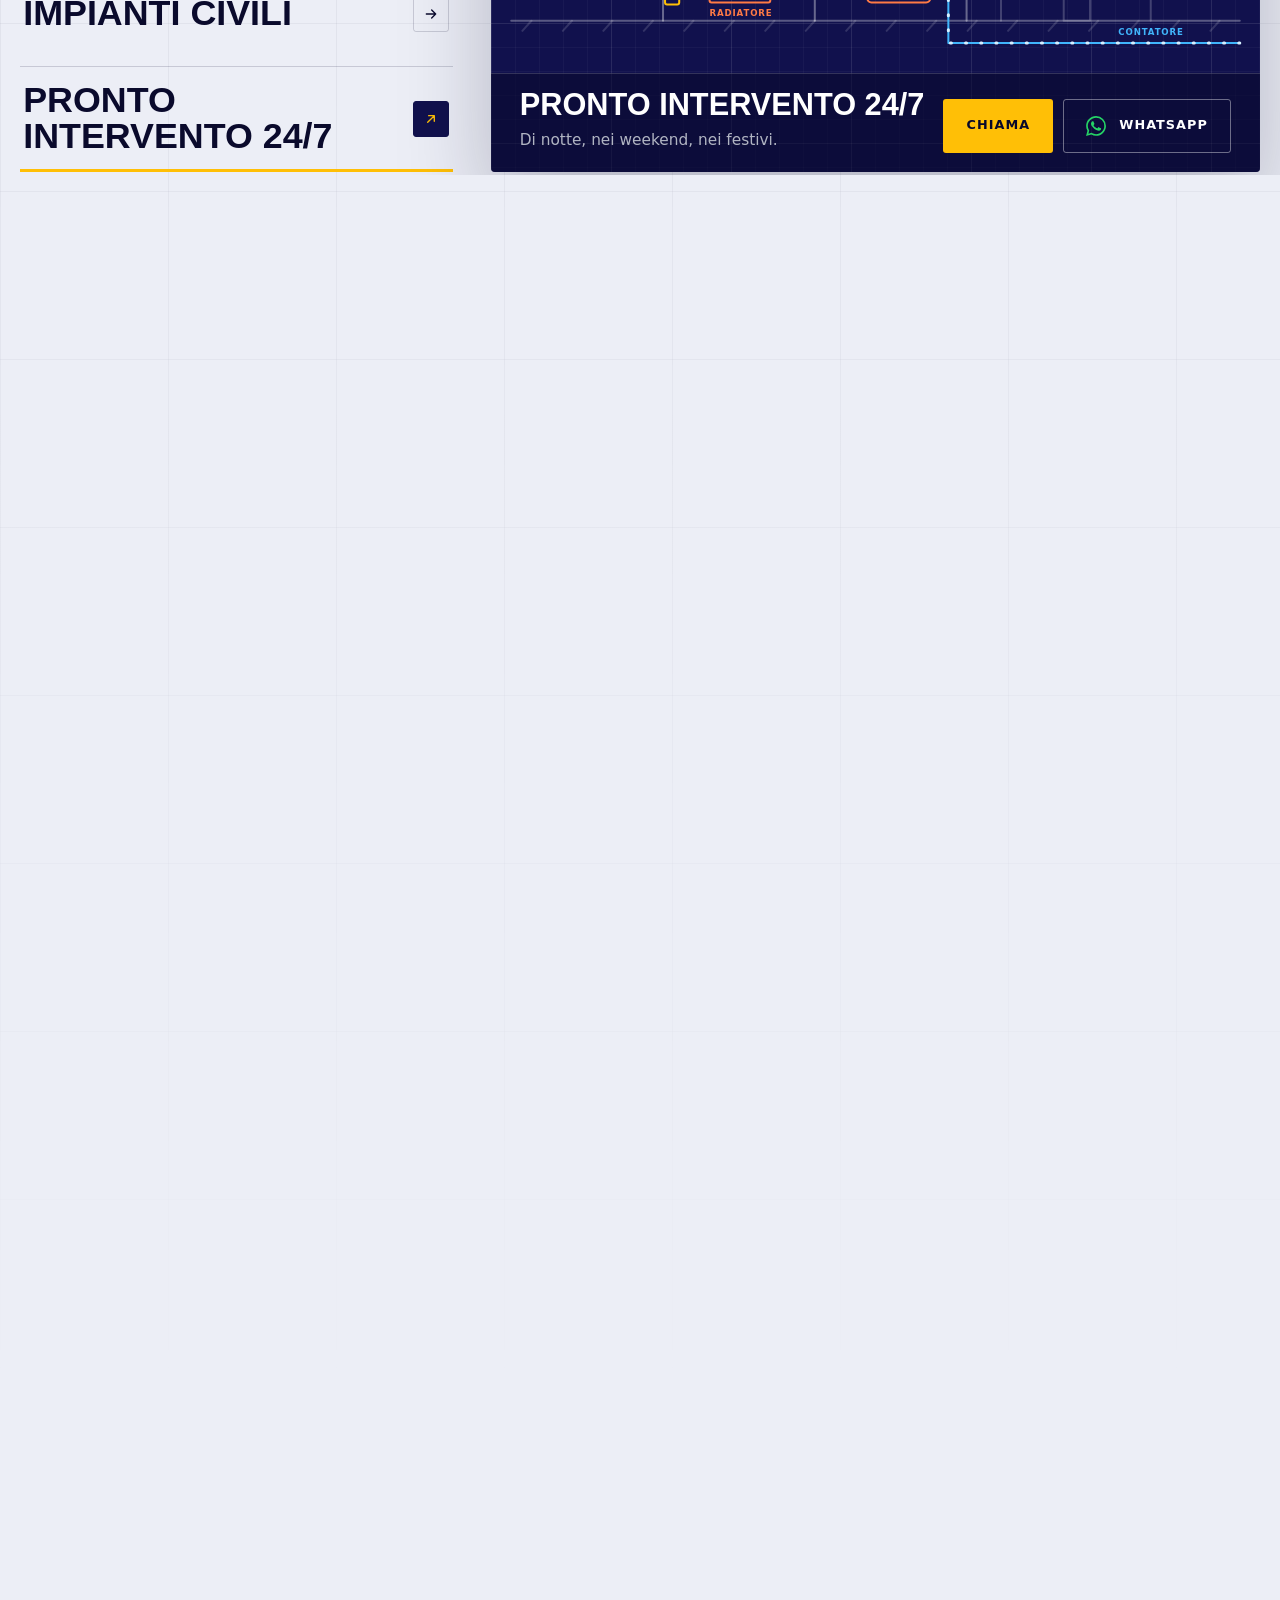
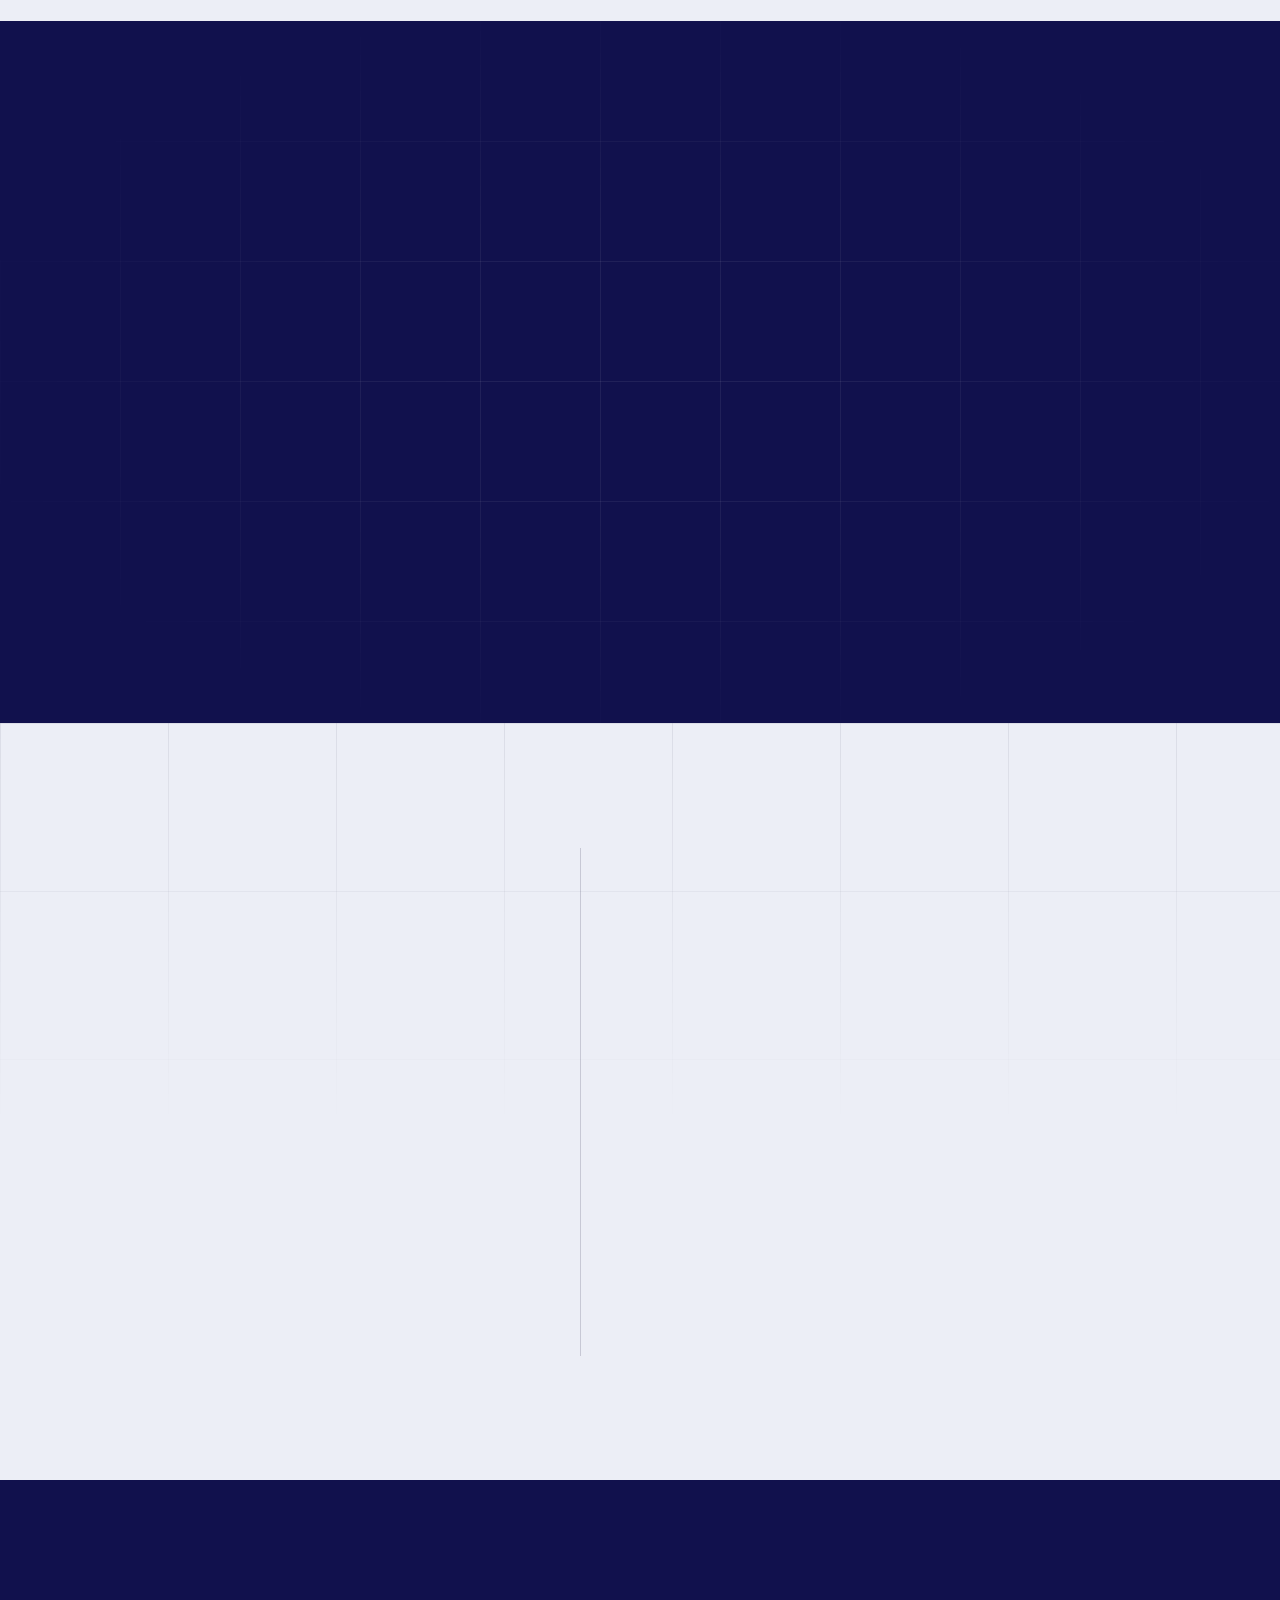
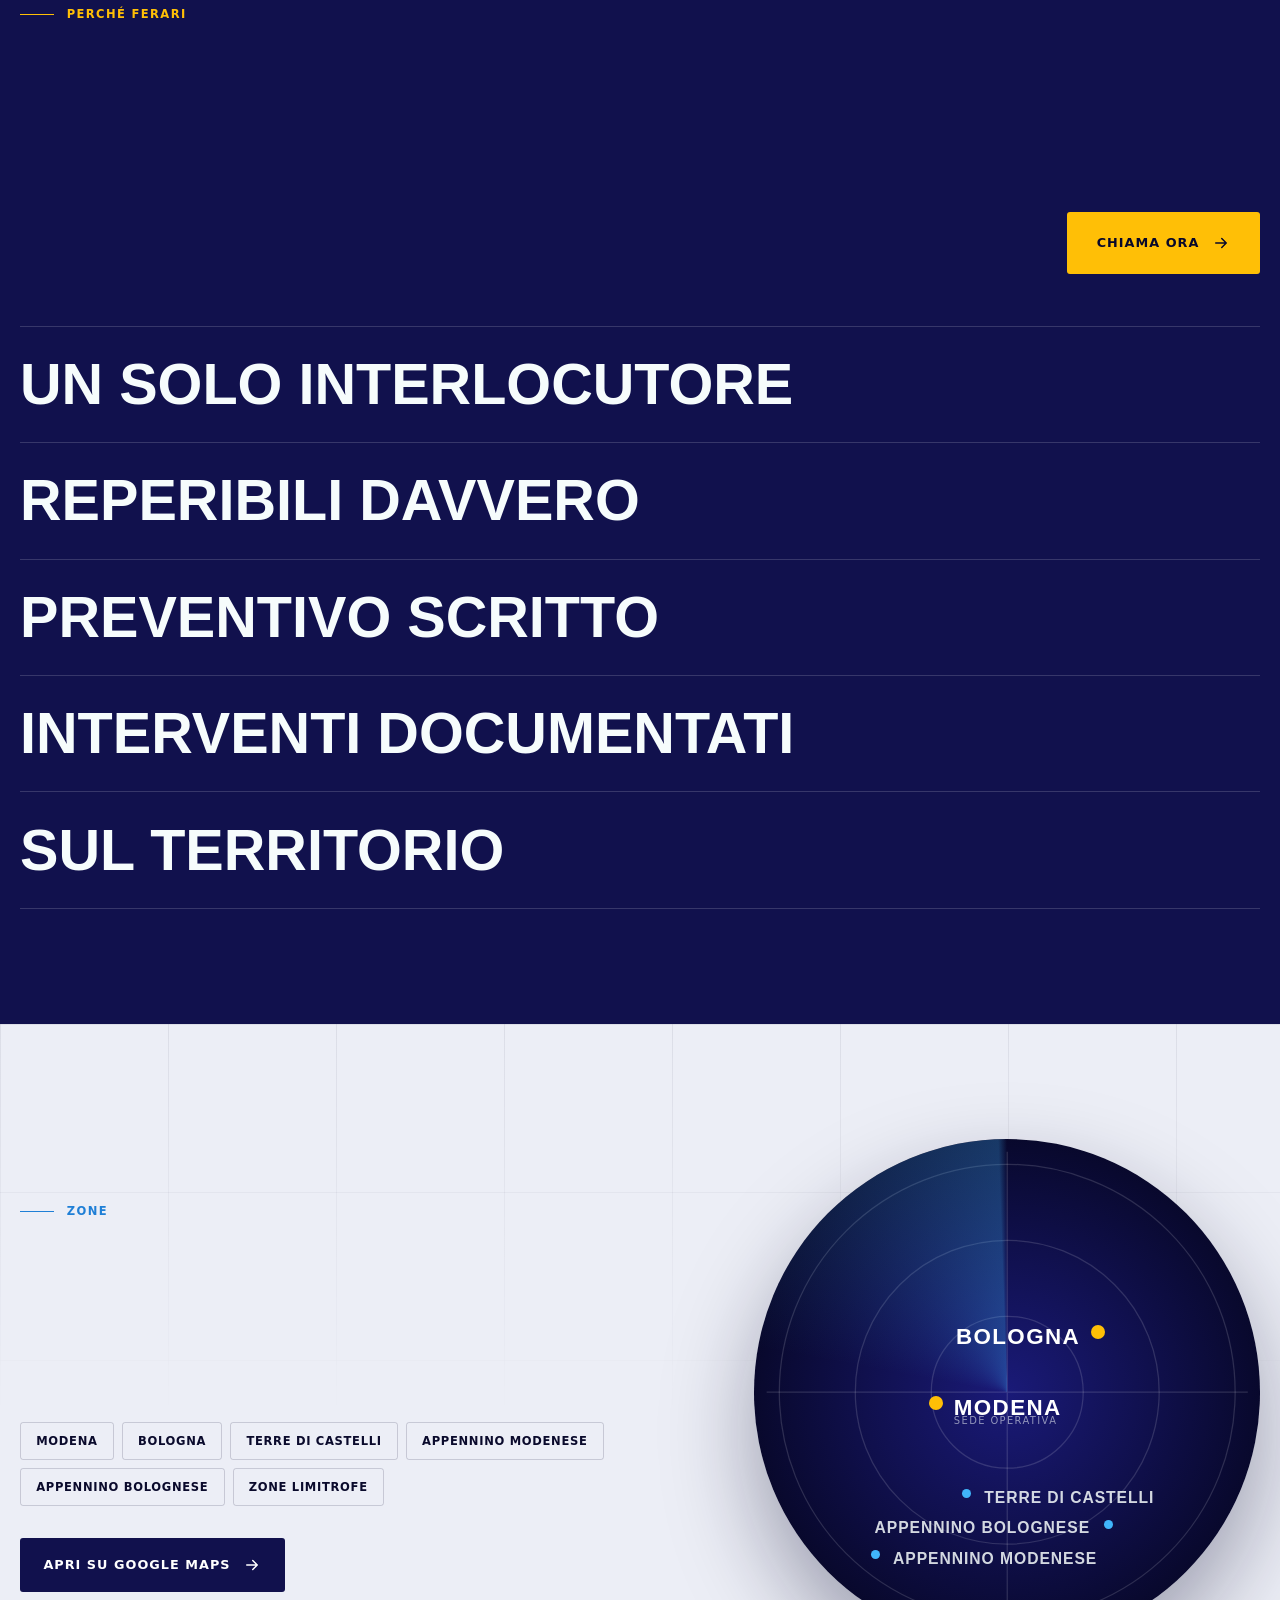
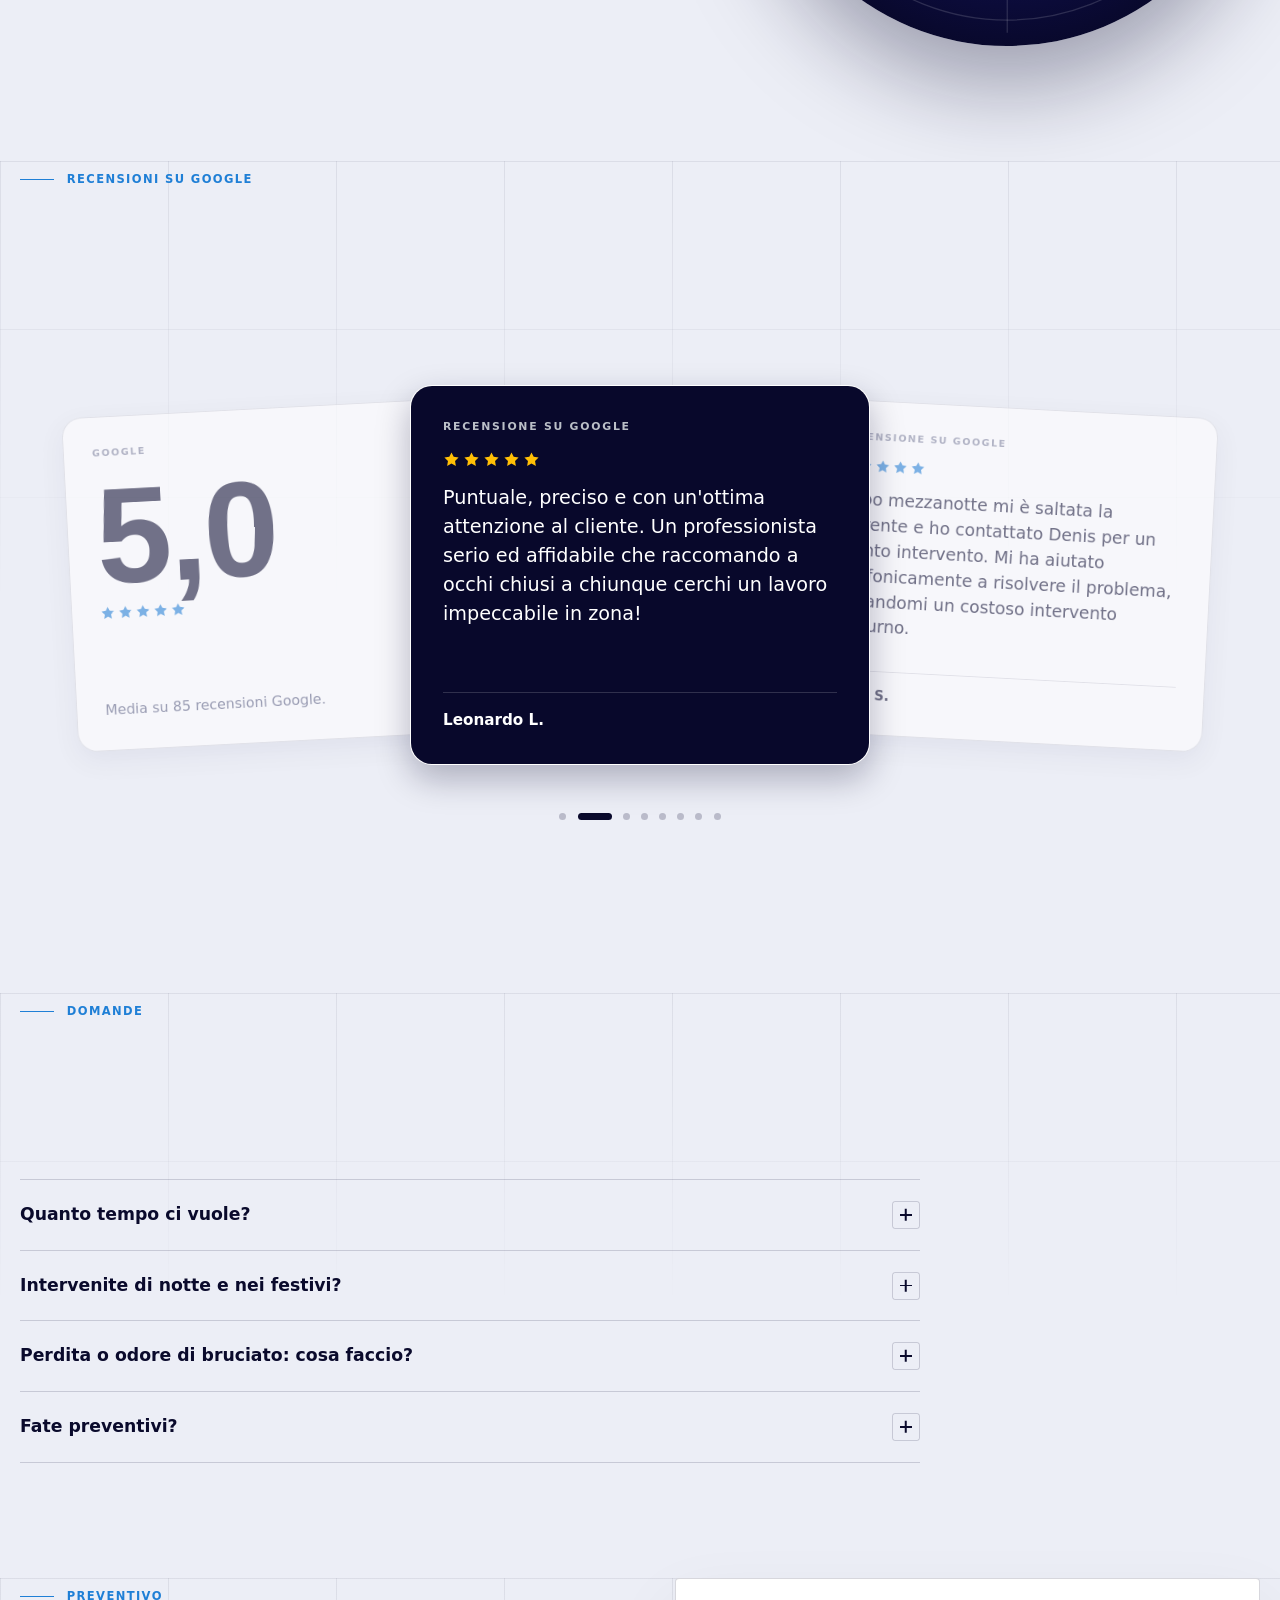
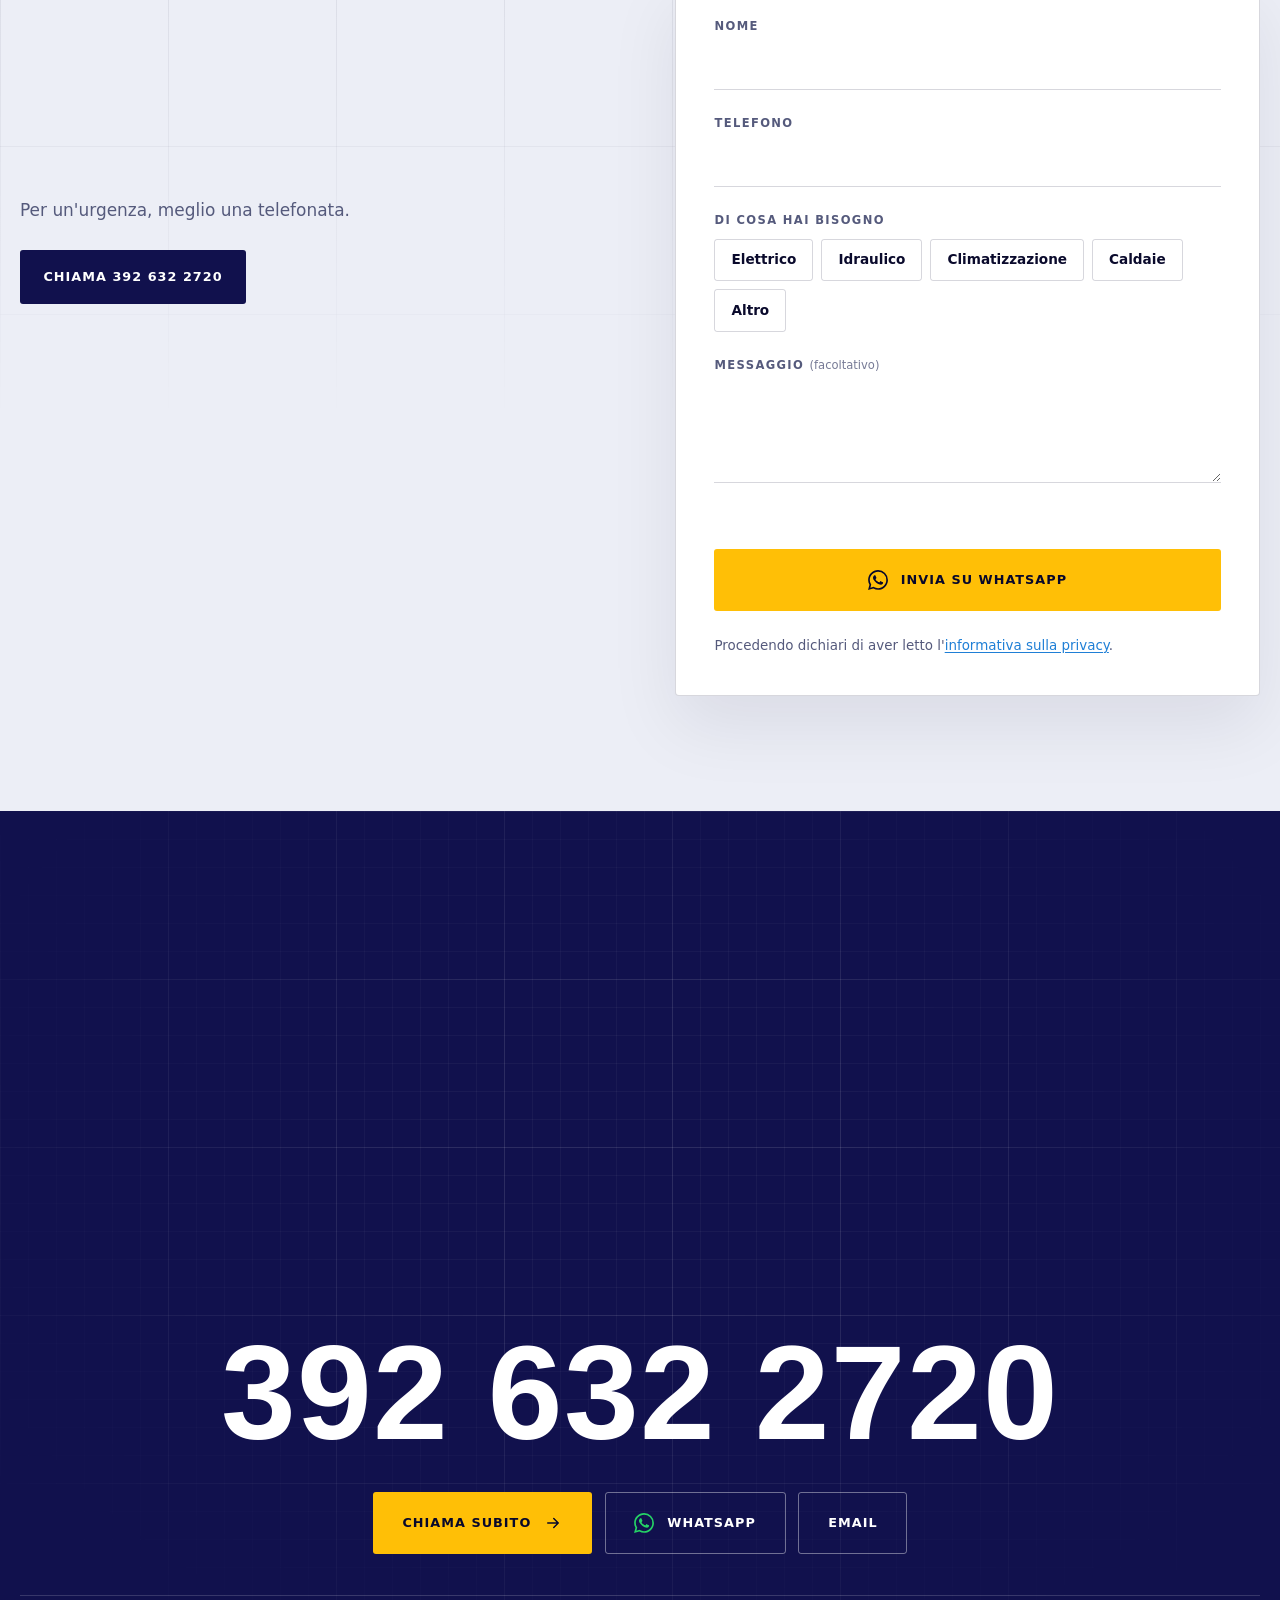
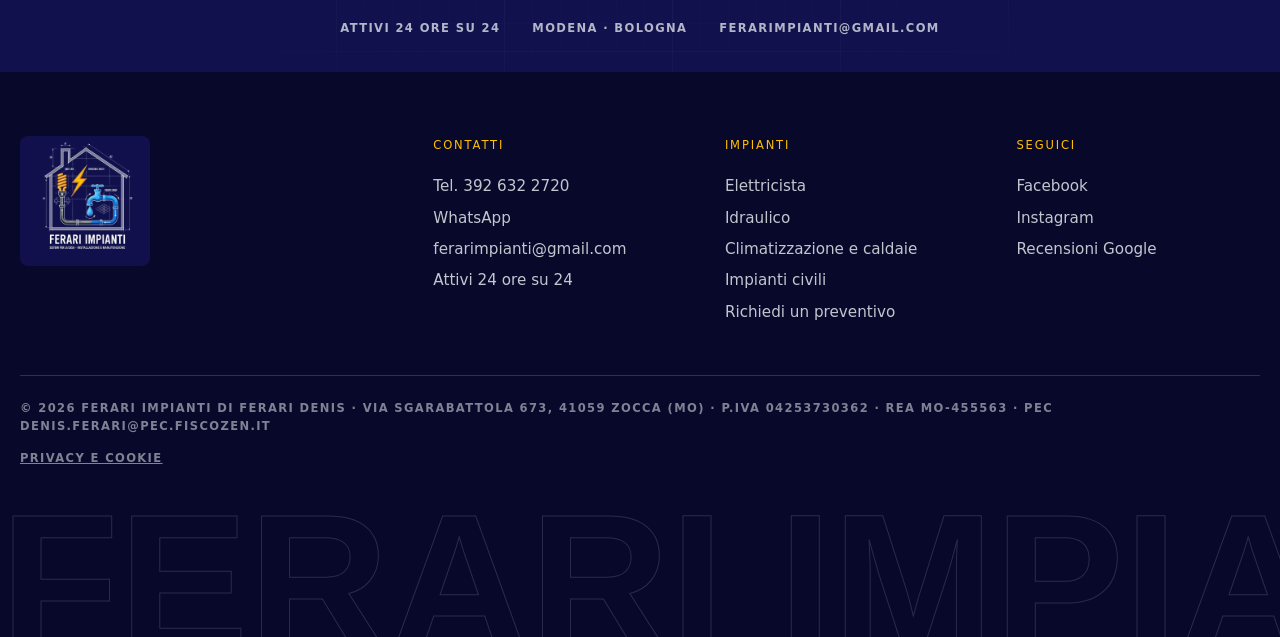
==== commit 5bb7e6e3: "Solo impianti civili: tolto industriale" ====
--- a/index.html
+++ b/index.html
@@ -5,7 +5,7 @@
 <meta name="viewport" content="width=device-width, initial-scale=1, viewport-fit=cover">
 <script>document.documentElement.className = 'js';</script>
 <title>Ferari Impianti | Elettricista e idraulico 24/7 a Modena e Bologna</title>
-<meta name="description" content="Pronto intervento elettrico e idraulico 24 ore su 24 a Modena, Bologna e provincia. Impianti civili e industriali, climatizzazione, caldaie. Chiama il 392 632 2720.">
+<meta name="description" content="Pronto intervento elettrico e idraulico 24 ore su 24 a Modena, Bologna e provincia. Impianti civili, climatizzazione, caldaie. Chiama il 392 632 2720.">
 <link rel="canonical" href="https://ferarimpianti.it/">
 <meta name="theme-color" content="#11114d">
 <meta property="og:type" content="website">
@@ -36,7 +36,7 @@
   "@context": "https://schema.org",
   "@type": ["Electrician", "Plumber"],
   "name": "Ferari Impianti",
-  "description": "Pronto intervento elettrico e idraulico 24 ore su 24 a Modena, Bologna e provincia. Impianti civili e industriali, climatizzazione e caldaie.",
+  "description": "Pronto intervento elettrico e idraulico 24 ore su 24 a Modena, Bologna e provincia. Impianti civili, climatizzazione e caldaie.",
   "url": "https://ferarimpianti.it/",
   "logo": "https://ferarimpianti.it/img/logo.png",
   "image": "https://ferarimpianti.it/img/og.jpg",
@@ -216,8 +216,8 @@
 
   <div class="ticker" aria-hidden="true">
     <div class="ticker-track">
-      <div class="ticker-set"><span>Elettrico</span><i></i><span>Idraulico</span><i></i><span>Climatizzazione</span><i></i><span>Caldaie</span><i></i><span>Pronto intervento</span><i></i><span>Impianti civili</span><i></i><span>Impianti industriali</span><i></i></div>
-      <div class="ticker-set"><span>Elettrico</span><i></i><span>Idraulico</span><i></i><span>Climatizzazione</span><i></i><span>Caldaie</span><i></i><span>Pronto intervento</span><i></i><span>Impianti civili</span><i></i><span>Impianti industriali</span><i></i></div>
+      <div class="ticker-set"><span>Elettrico</span><i></i><span>Idraulico</span><i></i><span>Climatizzazione</span><i></i><span>Caldaie</span><i></i><span>Pronto intervento</span><i></i><span>Impianti civili</span><i></i></div>
+      <div class="ticker-set"><span>Elettrico</span><i></i><span>Idraulico</span><i></i><span>Climatizzazione</span><i></i><span>Caldaie</span><i></i><span>Pronto intervento</span><i></i><span>Impianti civili</span><i></i></div>
     </div>
   </div>
 
@@ -234,7 +234,7 @@
           <button class="sys-btn" role="tab" id="tab-id" aria-selected="false" aria-controls="sysInfo" data-sys="id" tabindex="-1"><span><span class="t">Idraulico</span></span><span class="a"><svg viewBox="0 0 24 24" fill="none" stroke="currentColor" stroke-width="2" stroke-linecap="round" stroke-linejoin="round" aria-hidden="true"><path d="M5 12h14M13 6l6 6-6 6"/></svg></span></button>
           <button class="sys-btn" role="tab" id="tab-cl" aria-selected="false" aria-controls="sysInfo" data-sys="cl" tabindex="-1"><span><span class="t">Climatizzazione</span></span><span class="a"><svg viewBox="0 0 24 24" fill="none" stroke="currentColor" stroke-width="2" stroke-linecap="round" stroke-linejoin="round" aria-hidden="true"><path d="M5 12h14M13 6l6 6-6 6"/></svg></span></button>
           <button class="sys-btn" role="tab" id="tab-ca" aria-selected="false" aria-controls="sysInfo" data-sys="ca" tabindex="-1"><span><span class="t">Caldaie e riscaldamento</span></span><span class="a"><svg viewBox="0 0 24 24" fill="none" stroke="currentColor" stroke-width="2" stroke-linecap="round" stroke-linejoin="round" aria-hidden="true"><path d="M5 12h14M13 6l6 6-6 6"/></svg></span></button>
-          <button class="sys-btn" role="tab" id="tab-ci" aria-selected="false" aria-controls="sysInfo" data-sys="ci" tabindex="-1"><span><span class="t">Civili e industriali</span></span><span class="a"><svg viewBox="0 0 24 24" fill="none" stroke="currentColor" stroke-width="2" stroke-linecap="round" stroke-linejoin="round" aria-hidden="true"><path d="M5 12h14M13 6l6 6-6 6"/></svg></span></button>
+          <button class="sys-btn" role="tab" id="tab-ci" aria-selected="false" aria-controls="sysInfo" data-sys="ci" tabindex="-1"><span><span class="t">Impianti civili</span></span><span class="a"><svg viewBox="0 0 24 24" fill="none" stroke="currentColor" stroke-width="2" stroke-linecap="round" stroke-linejoin="round" aria-hidden="true"><path d="M5 12h14M13 6l6 6-6 6"/></svg></span></button>
           <button class="sys-btn" role="tab" id="tab-pi" aria-selected="false" aria-controls="sysInfo" data-sys="pi" tabindex="-1"><span><span class="t">Pronto intervento 24/7</span></span><span class="a"><svg viewBox="0 0 24 24" fill="none" stroke="currentColor" stroke-width="2" stroke-linecap="round" stroke-linejoin="round" aria-hidden="true"><path d="M5 12h14M13 6l6 6-6 6"/></svg></span></button>
         </div>
 
@@ -247,11 +247,11 @@
             <g class="part wall p-ci">
               <path d="M170 470V150H470V470"/><path d="M148 152L320 62L492 152"/><path d="M170 300H470"/><path d="M320 150V470"/><rect x="215" y="338" width="60" height="58"/>
             </g>
-            <!-- officina -->
+            <!-- condominio -->
             <g class="part p-ci">
-              <path d="M500 470V404L538 380V404L576 380V404L614 380V404L652 380V470Z"/><path d="M664 470V336H686V470"/><rect x="548" y="428" width="34" height="42"/><rect x="510" y="420" width="18" height="14"/><rect x="606" y="420" width="18" height="14"/>
-            </g>
-            <text class="lbl l-ci" x="500" y="368">Officina</text>
+              <path d="M504 470V364H652V470"/><rect x="518" y="378" width="18" height="15"/><rect x="550" y="378" width="18" height="15"/><rect x="582" y="378" width="18" height="15"/><rect x="614" y="378" width="18" height="15"/><rect x="518" y="408" width="18" height="15"/><rect x="550" y="408" width="18" height="15"/><rect x="582" y="408" width="18" height="15"/><rect x="614" y="408" width="18" height="15"/><rect x="566" y="438" width="26" height="32"/>
+            </g>
+            <text class="lbl l-ci" x="504" y="352">Condominio</text>
             <!-- elettrico -->
             <g class="part p-el">
               <rect x="68" y="352" width="46" height="78" rx="3"/><path d="M80 376h22l-10 18h16l-22 28"/>
@@ -516,7 +516,7 @@
         
       </div>
       <div class="f-col"><h3>Contatti</h3><a href="tel:+393926322720">Tel. 392 632 2720</a><a href="https://wa.me/393926322720" target="_blank" rel="noopener noreferrer">WhatsApp</a><a href="mailto:ferarimpianti@gmail.com">ferarimpianti@gmail.com</a><span>Attivi 24 ore su 24</span></div>
-      <div class="f-col"><h3>Impianti</h3><a href="#servizi">Elettricista</a><a href="#servizi">Idraulico</a><a href="#servizi">Climatizzazione e caldaie</a><a href="#servizi">Civili e industriali</a><a href="#preventivo">Richiedi un preventivo</a></div>
+      <div class="f-col"><h3>Impianti</h3><a href="#servizi">Elettricista</a><a href="#servizi">Idraulico</a><a href="#servizi">Climatizzazione e caldaie</a><a href="#servizi">Impianti civili</a><a href="#preventivo">Richiedi un preventivo</a></div>
       <div class="f-col"><h3>Seguici</h3><a href="https://www.facebook.com/ferarimpianti/" target="_blank" rel="noopener noreferrer">Facebook</a><a href="https://www.instagram.com/ferarimpianti/" target="_blank" rel="noopener noreferrer">Instagram</a><a href="https://g.co/kgs/pMwE8sp" target="_blank" rel="noopener noreferrer">Recensioni Google</a></div>
     </div>
     <div class="f-bottom mono">
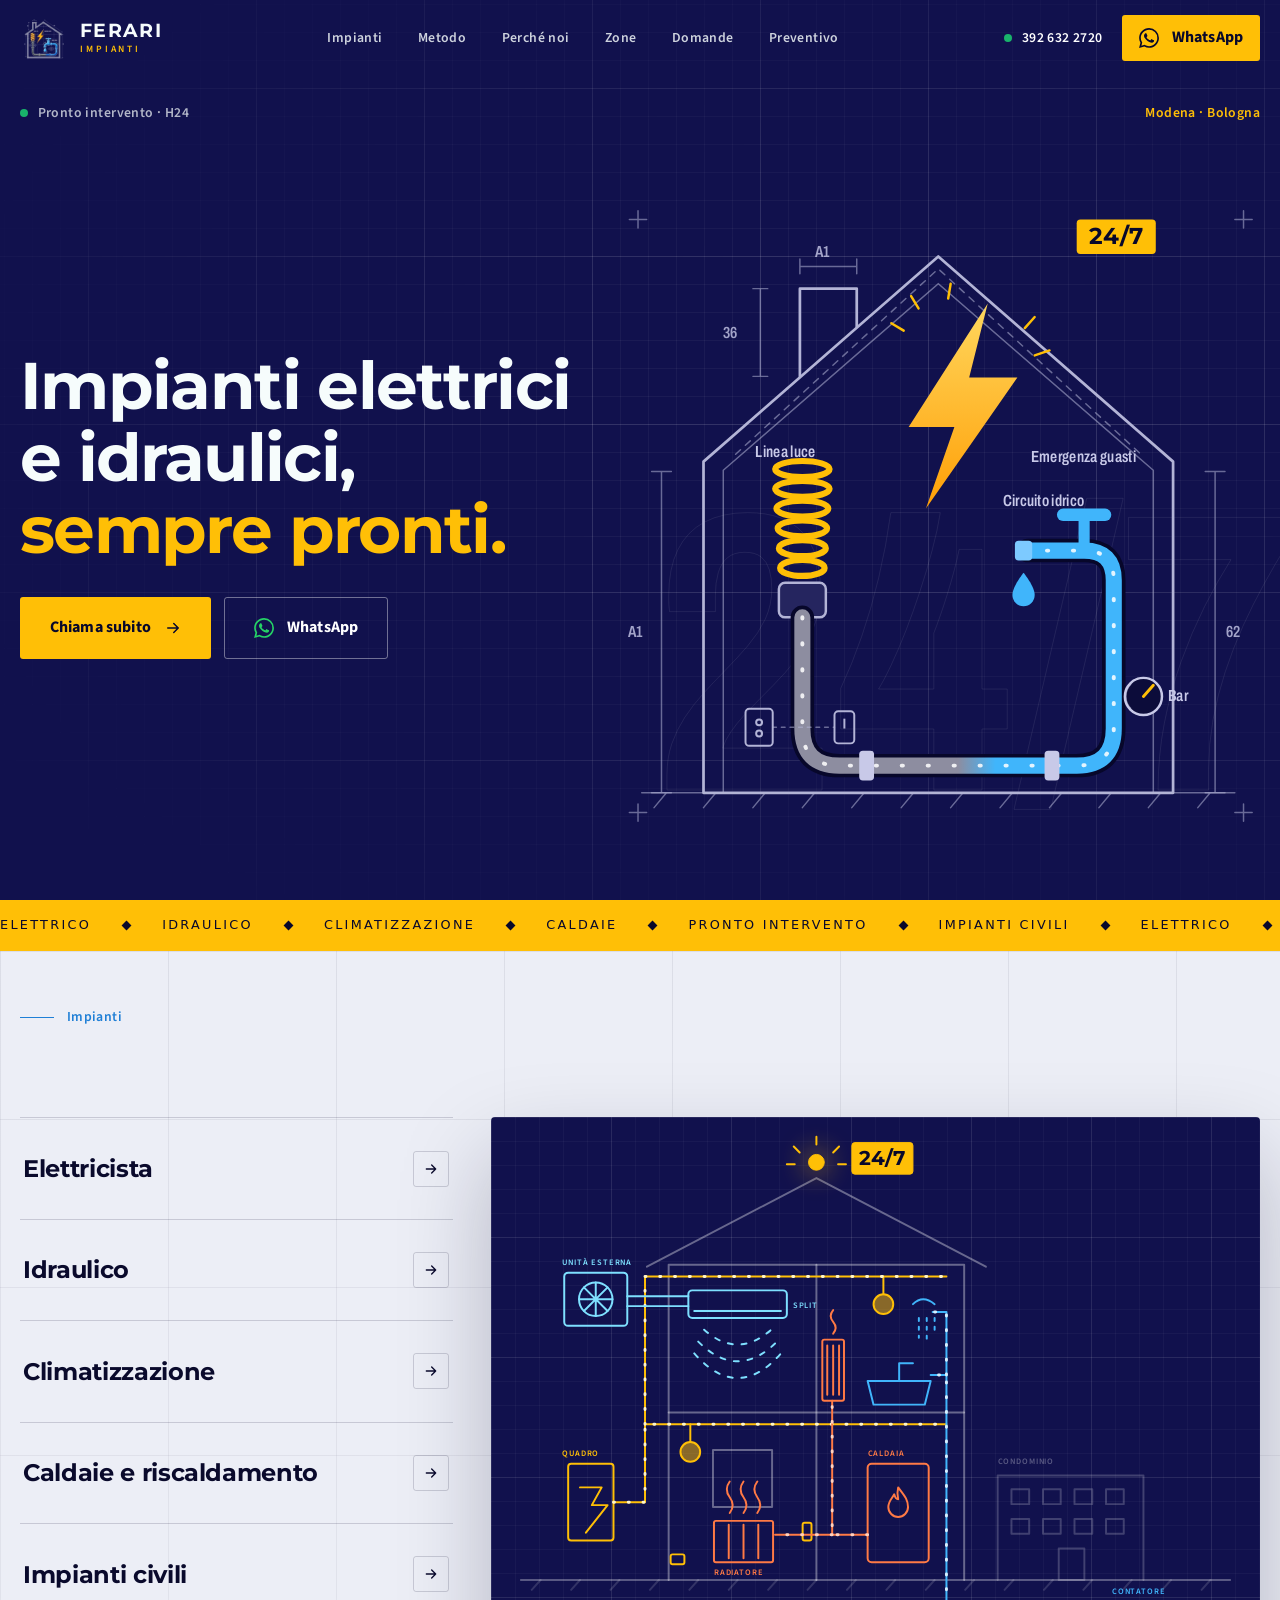
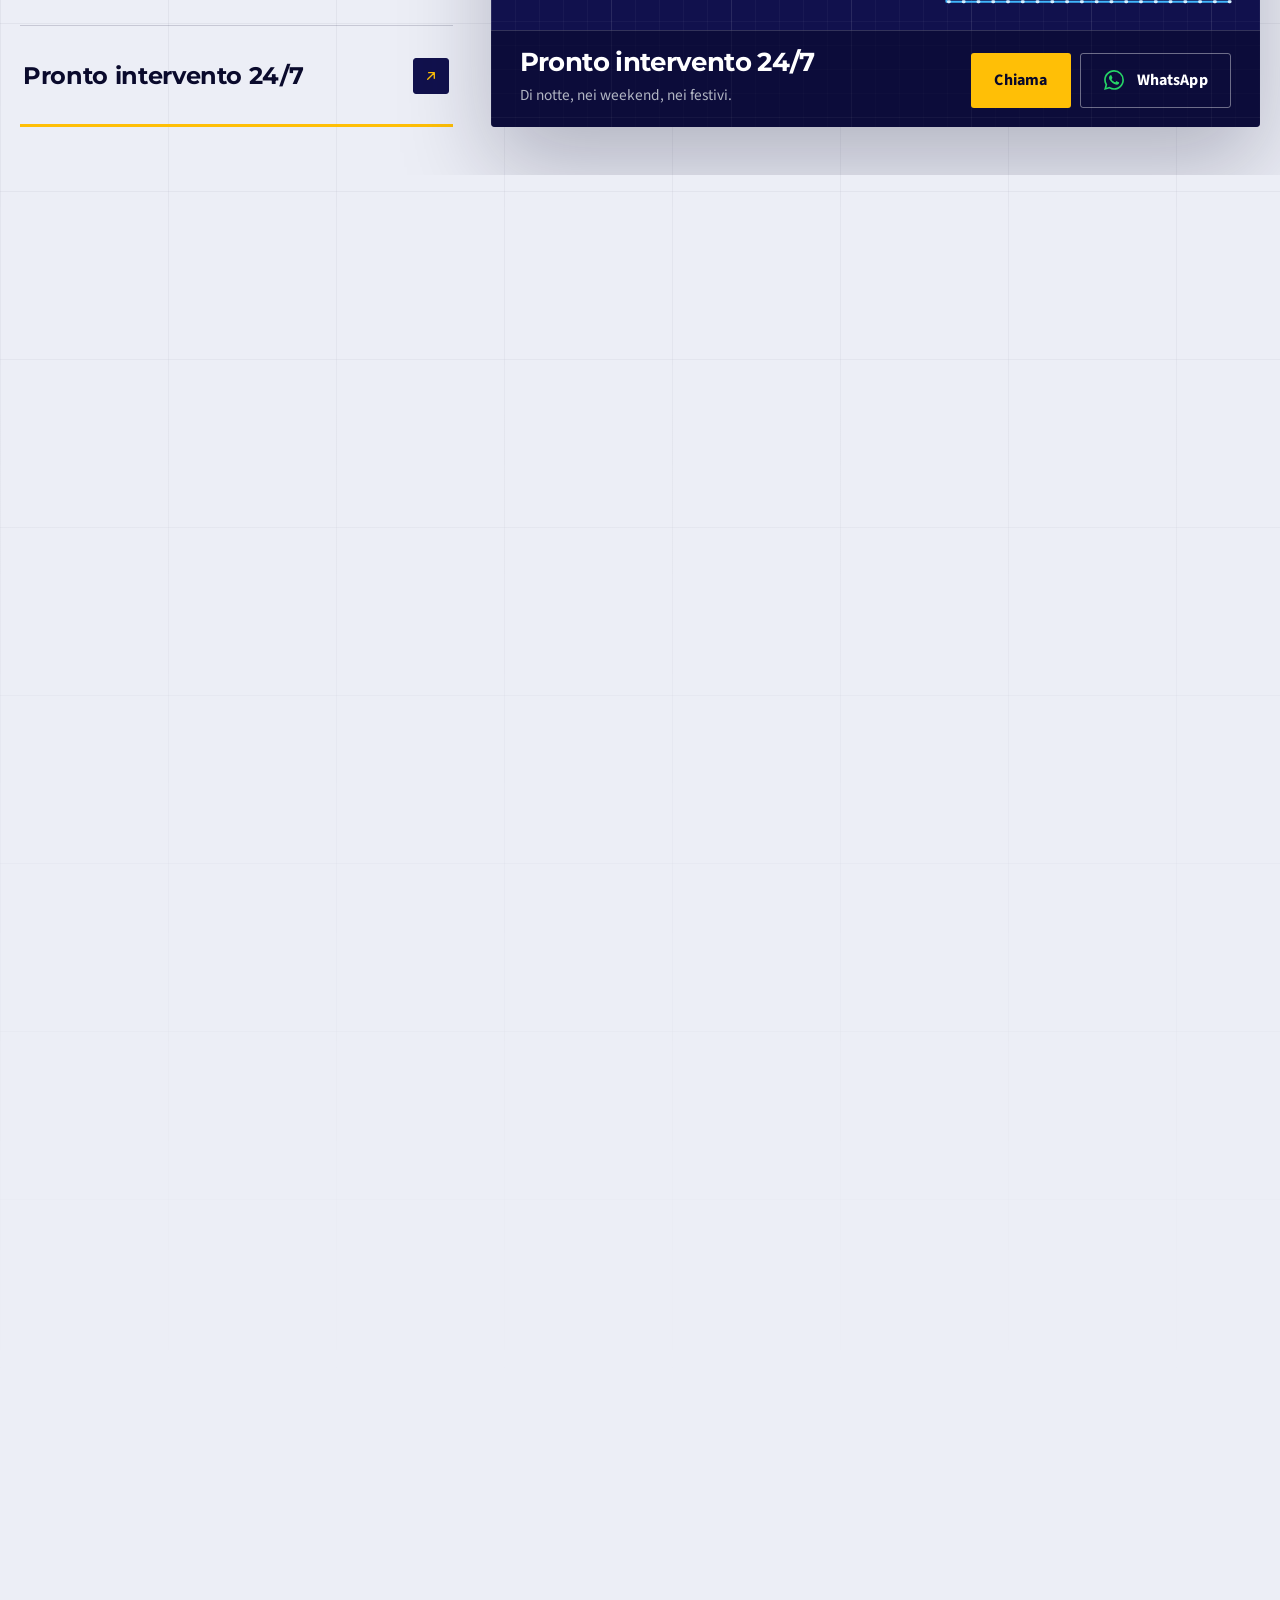
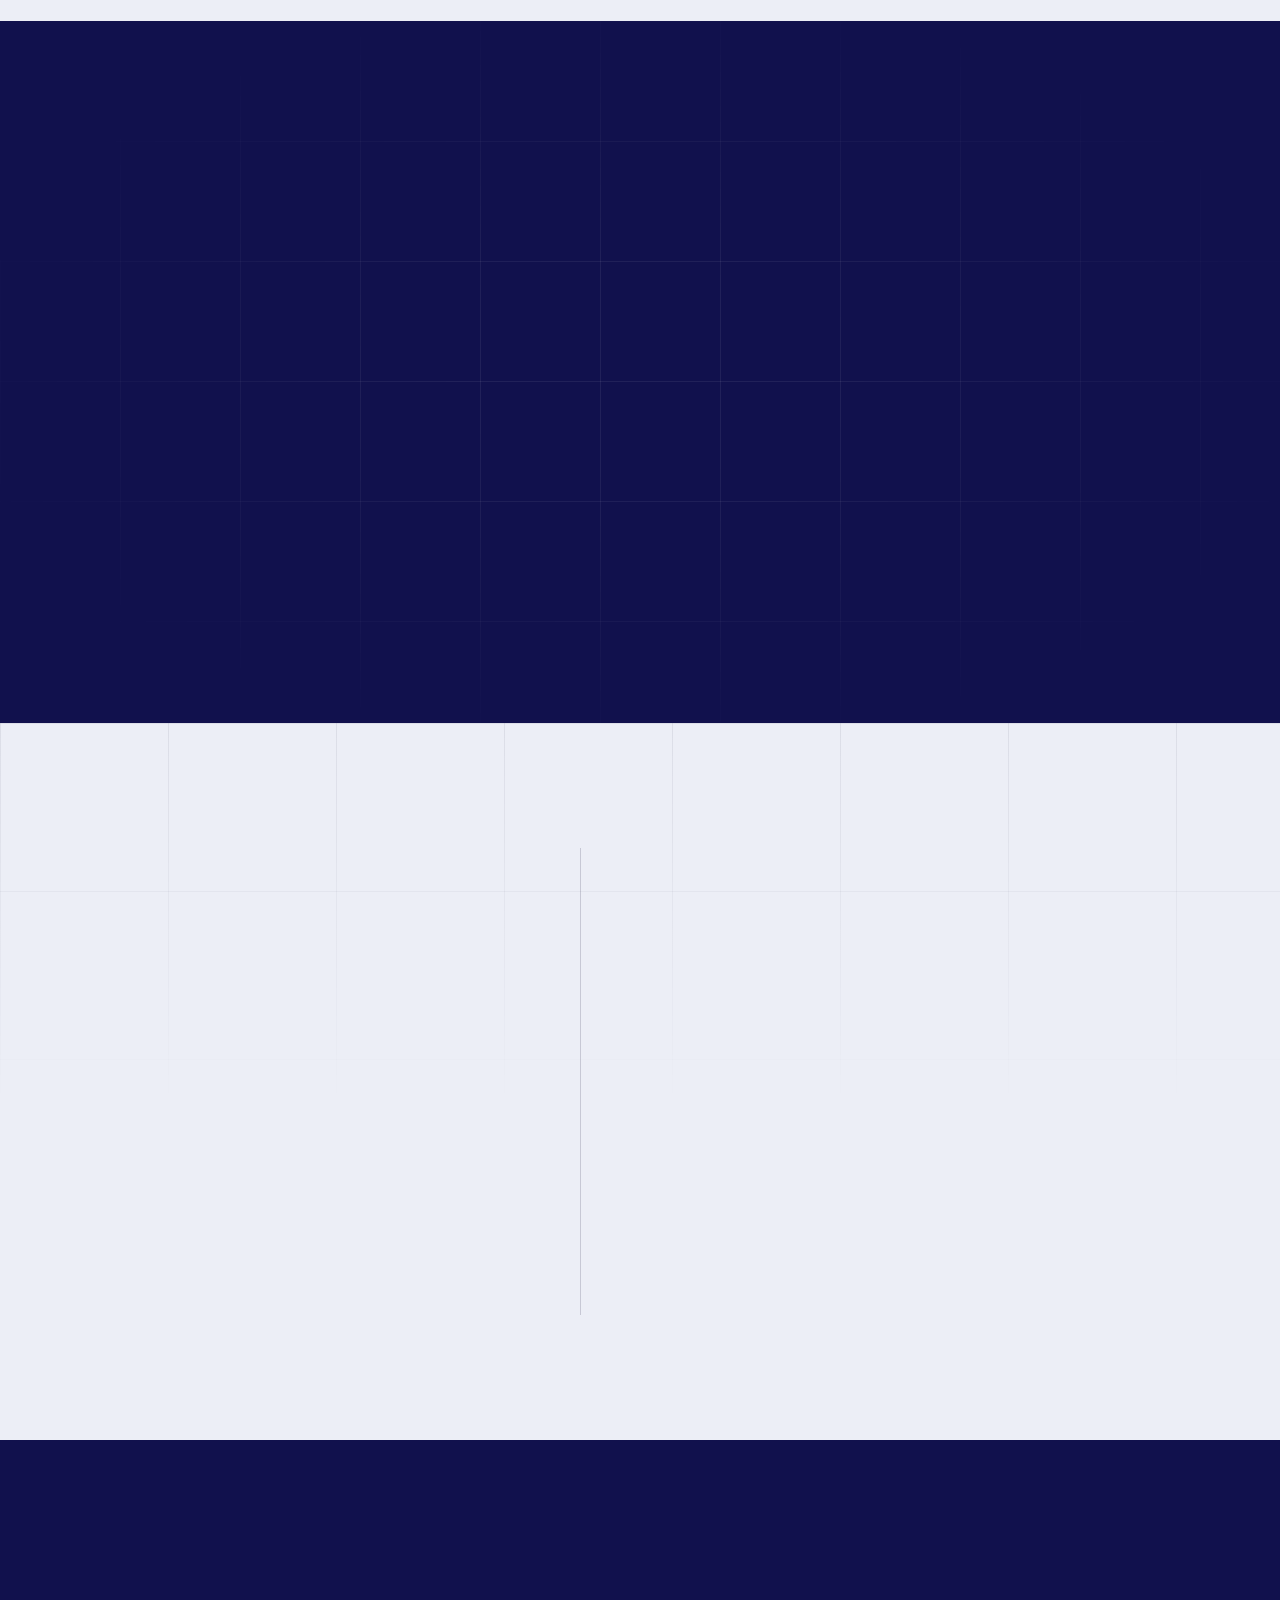
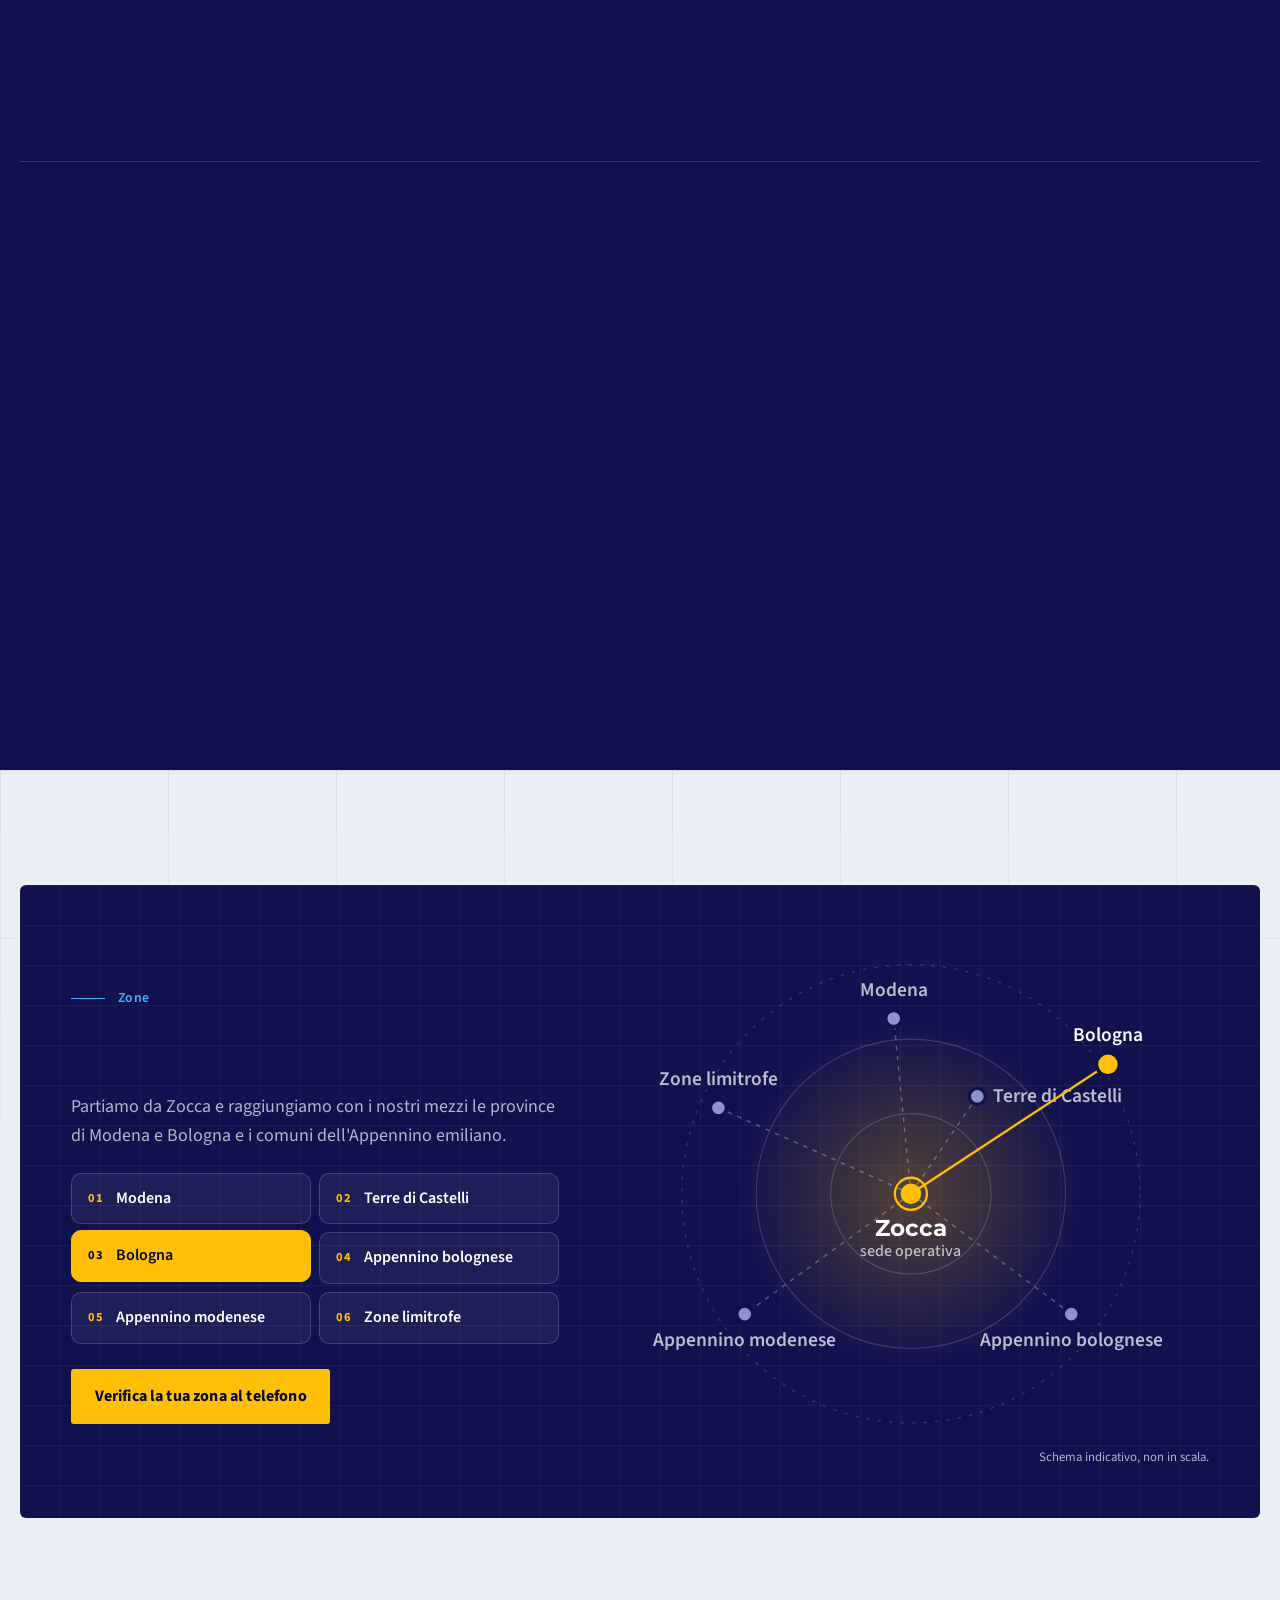
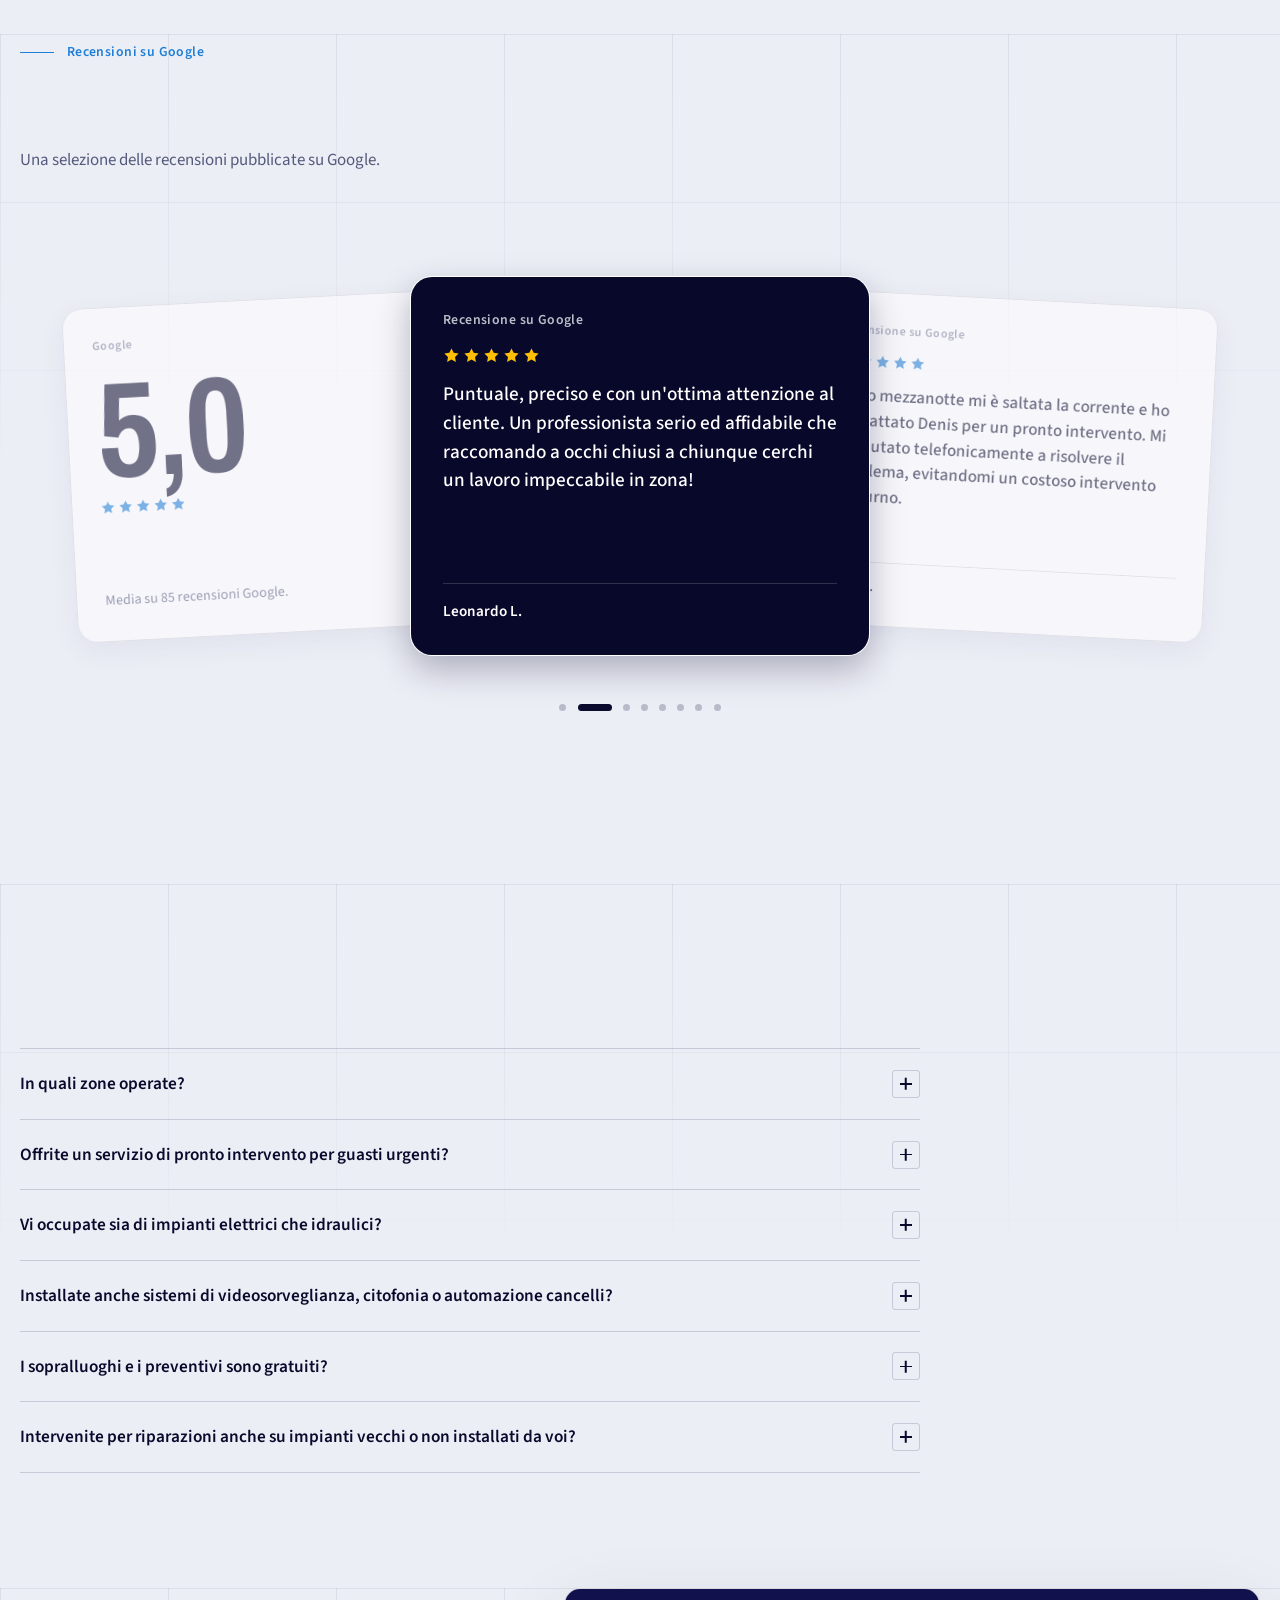
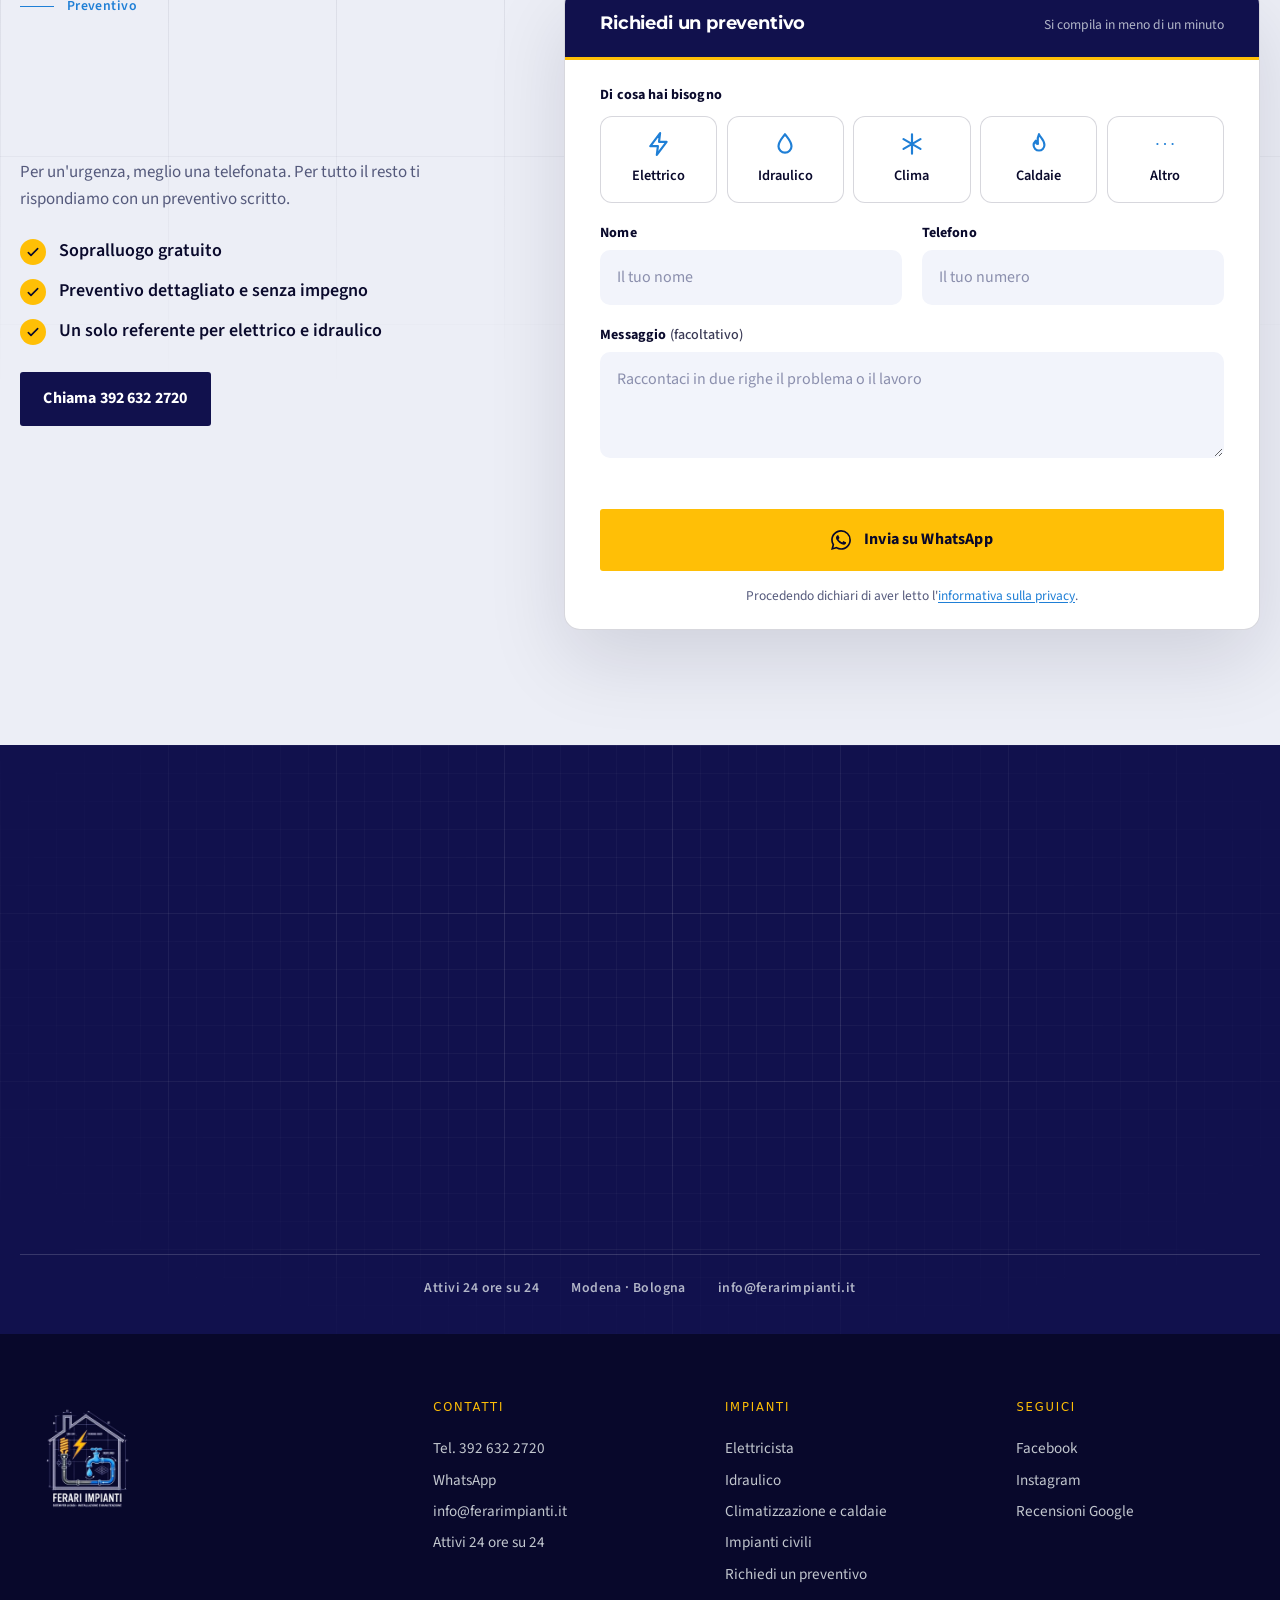
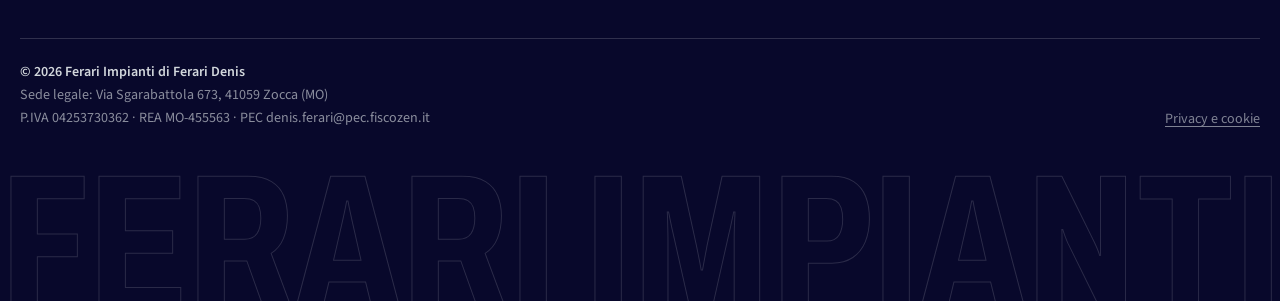
==== commit 9f3c3d8e: "Aggiornamento sito: logo trasparente, nuovo font, FAQ, mappa zone, modulo, recensioni, email info" ====
--- a/index.html
+++ b/index.html
@@ -28,8 +28,8 @@
 <link rel="icon" type="image/png" sizes="192x192" href="/img/icon-192.png">
 <link rel="apple-touch-icon" href="img/apple-touch-icon.png">
 <link rel="manifest" href="site.webmanifest">
-<link rel="preload" href="fonts/barlow-condensed-700.woff2" as="font" type="font/woff2" crossorigin>
-<link rel="preload" href="fonts/inter-var.woff2" as="font" type="font/woff2" crossorigin>
+<link rel="preload" href="fonts/montserrat-var.woff2" as="font" type="font/woff2" crossorigin>
+<link rel="preload" href="fonts/source-sans-3-var.woff2" as="font" type="font/woff2" crossorigin>
 <link rel="stylesheet" href="css/style.css">
 <script type="application/ld+json">
 {
@@ -43,7 +43,7 @@
   "telephone": "+393926322720",
   "address": { "@type": "PostalAddress", "streetAddress": "Via Sgarabattola 673", "postalCode": "41059", "addressLocality": "Zocca", "addressRegion": "MO", "addressCountry": "IT" },
   "vatID": "IT04253730362",
-  "email": "ferarimpianti@gmail.com",
+  "email": "info@ferarimpianti.it",
   "areaServed": [
     { "@type": "AdministrativeArea", "name": "Provincia di Modena" },
     { "@type": "AdministrativeArea", "name": "Provincia di Bologna" }
@@ -73,7 +73,7 @@
 <header class="header" id="header">
   <div class="header-in">
     <a class="brand" href="#top" aria-label="Ferari Impianti, torna in alto">
-      <img src="img/mark.webp" width="44" height="44" alt="" decoding="async">
+      <img src="img/mark-96.webp" width="44" height="44" alt="" decoding="async">
       <span class="brand-name">Ferari<small>Impianti</small></span>
     </a>
     <nav class="nav mono" aria-label="Principale">
@@ -360,25 +360,60 @@
 
   <!-- zone -->
   <section class="section paper" id="zone" aria-labelledby="t-zone">
-    <div class="wrap zone">
-      <div class="rv">
-        <p class="eyebrow mono">Zone</p>
-        <h2 class="h2" id="t-zone" data-split>Dove <em>interveniamo</em></h2>
-        <ul class="chips">
-          <li>Modena</li><li>Bologna</li><li>Terre di Castelli</li><li>Appennino modenese</li><li>Appennino bolognese</li><li>Zone limitrofe</li>
-        </ul>
-        <a class="btn btn-ink" href="https://www.google.com/maps/search/?api=1&amp;query=Modena" target="_blank" rel="noopener noreferrer">Apri su Google Maps <svg class="arr" viewBox="0 0 24 24" fill="none" stroke="currentColor" stroke-width="2" stroke-linecap="round" stroke-linejoin="round" aria-hidden="true"><path d="M5 12h14M13 6l6 6-6 6"/></svg></a>
-      </div>
-      <div class="radar rv" style="--d:120" role="img" aria-label="Schema della zona di intervento tra Modena e Bologna">
-        <svg viewBox="0 0 400 400" aria-hidden="true">
-          <g fill="none" stroke="rgba(255,255,255,.14)" stroke-width="1"><circle cx="200" cy="200" r="60"/><circle cx="200" cy="200" r="120"/><circle cx="200" cy="200" r="180"/><path d="M200 10V390M10 200H390"/></g>
-        </svg>
-        <span class="sweep" aria-hidden="true"></span>
-        <span class="pin" style="left:36%;top:52%"><b>Modena</b><small>Sede operativa</small></span>
-        <span class="pin r" style="left:68%;top:38%"><b>Bologna</b></span>
-        <span class="pin dim" style="left:42%;top:70%"><b>Terre di Castelli</b></span>
-        <span class="pin dim" style="left:24%;top:82%"><b>Appennino modenese</b></span>
-        <span class="pin dim r" style="left:70%;top:76%"><b>Appennino bolognese</b></span>
+    <div class="wrap">
+      <div class="zmap rv" id="zMap">
+        <div class="zmap-txt">
+          <p class="eyebrow mono">Zone</p>
+          <h2 class="h2" id="t-zone" data-split>Dove <em>interveniamo</em></h2>
+          <p class="zmap-lead">Partiamo da Zocca e raggiungiamo con i nostri mezzi le province di Modena e Bologna e i comuni dell'Appennino emiliano.</p>
+          <ul class="zlist" role="list"><li><button type="button" data-z="mo"><i>01</i><b>Modena</b></button></li><li><button type="button" data-z="tc"><i>02</i><b>Terre di Castelli</b></button></li><li><button type="button" data-z="bo"><i>03</i><b>Bologna</b></button></li><li><button type="button" data-z="ab"><i>04</i><b>Appennino bolognese</b></button></li><li><button type="button" data-z="am"><i>05</i><b>Appennino modenese</b></button></li><li><button type="button" data-z="zl"><i>06</i><b>Zone limitrofe</b></button></li></ul>
+          <a class="btn btn-amber" href="tel:+393926322720">Verifica la tua zona al telefono</a>
+        </div>
+        <div class="zmap-fig">
+          <svg viewBox="0 0 520 440" role="img" aria-label="Schema indicativo delle zone servite, con base a Zocca">
+            <defs><radialGradient id="zg" cx="50%" cy="50%" r="50%"><stop offset="0" stop-color="#ffbf06" stop-opacity=".28"/><stop offset="1" stop-color="#ffbf06" stop-opacity="0"/></radialGradient></defs>
+            <circle cx="260" cy="225" r="150" fill="url(#zg)"/>
+            <g class="zring"><circle cx="260" cy="225" r="70"/><circle cx="260" cy="225" r="135"/><circle cx="260" cy="225" r="200" stroke-dasharray="3 7"/></g>
+          <g class="zn" data-z="mo"><line class="zl-line" x1="260" y1="225" x2="245" y2="72"/><circle class="zl-dot" cx="245" cy="72" r="7"/><text x="245" y="52" text-anchor="middle">Modena</text></g>
+          <g class="zn" data-z="tc"><line class="zl-line" x1="260" y1="225" x2="318" y2="140"/><circle class="zl-dot" cx="318" cy="140" r="7"/><text x="332" y="145" text-anchor="start">Terre di Castelli</text></g>
+          <g class="zn" data-z="bo"><line class="zl-line" x1="260" y1="225" x2="432" y2="112"/><circle class="zl-dot" cx="432" cy="112" r="7"/><text x="432" y="92" text-anchor="middle">Bologna</text></g>
+          <g class="zn" data-z="ab"><line class="zl-line" x1="260" y1="225" x2="400" y2="330"/><circle class="zl-dot" cx="400" cy="330" r="7"/><text x="400" y="358" text-anchor="middle">Appennino bolognese</text></g>
+          <g class="zn" data-z="am"><line class="zl-line" x1="260" y1="225" x2="115" y2="330"/><circle class="zl-dot" cx="115" cy="330" r="7"/><text x="115" y="358" text-anchor="middle">Appennino modenese</text></g>
+          <g class="zn" data-z="zl"><line class="zl-line" x1="260" y1="225" x2="92" y2="150"/><circle class="zl-dot" cx="92" cy="150" r="7"/><text x="92" y="130" text-anchor="middle">Zone limitrofe</text></g>
+            <g class="zbase"><circle class="zpulse" cx="260" cy="225" r="14"/><circle class="zcore" cx="260" cy="225" r="9"/><text x="260" y="262" text-anchor="middle">Zocca</text><text class="zsub" x="260" y="279" text-anchor="middle">sede operativa</text></g>
+          </svg>
+          <p class="zmap-note">Schema indicativo, non in scala.</p>
+        </div>
+      </div>
+    </div>
+  </section>
+
+  <!-- lavori (galleria): attiva quando ci sono le foto in img/lavori/. Togliere l'attributo hidden e inserire le <figure> -->
+  <section class="section paper" id="lavori" aria-labelledby="t-lavori" style="padding-top:0" hidden>
+    <div class="wrap">
+      <div class="head rv">
+        <p class="eyebrow mono">Lavori realizzati</p>
+        <h2 class="h2" id="t-lavori" data-split>Alcuni dei nostri <em>lavori</em></h2>
+      </div>
+      <div class="gal rv" id="gal">
+        <!-- esempio: <a class="gal-i" href="img/lavori/lavoro-01.jpg" data-cap="Impianto elettrico, Zocca"><img src="img/lavori/lavoro-01.jpg" width="800" height="600" alt="Impianto elettrico a Zocca" loading="lazy" decoding="async"></a> -->
+      </div>
+    </div>
+    <dialog class="lbx" id="lbx" aria-label="Galleria dei lavori">
+      <button type="button" class="lbx-x" id="lbxX" aria-label="Chiudi"><svg viewBox="0 0 24 24" fill="none" stroke="currentColor" stroke-width="2" stroke-linecap="round" stroke-linejoin="round" aria-hidden="true"><path d="M6 6l12 12M18 6L6 18"/></svg></button>
+      <button type="button" class="lbx-n lbx-p" id="lbxP" aria-label="Foto precedente"><svg viewBox="0 0 24 24" fill="none" stroke="currentColor" stroke-width="2" stroke-linecap="round" stroke-linejoin="round" aria-hidden="true"><path d="M19 12H5M11 6l-6 6 6 6"/></svg></button>
+      <figure class="lbx-f"><img id="lbxI" alt=""><figcaption id="lbxC"></figcaption></figure>
+      <button type="button" class="lbx-n lbx-s" id="lbxS" aria-label="Foto successiva"><svg viewBox="0 0 24 24" fill="none" stroke="currentColor" stroke-width="2" stroke-linecap="round" stroke-linejoin="round" aria-hidden="true"><path d="M5 12h14M13 6l6 6-6 6"/></svg></button>
+    </dialog>
+  </section>
+
+  <!-- partner: attivo quando c'è il logo in img/partner/. Togliere hidden e inserire il logo -->
+  <section class="section paper" id="partner" aria-label="Installatori ufficiali" style="padding-top:0;padding-bottom:3rem" hidden>
+    <div class="wrap">
+      <div class="partner rv">
+        <p class="eyebrow mono">Collaborazioni</p>
+        <h2 class="partner-h">Installatori ufficiali</h2>
+        <div class="partner-logos"><!-- <img src="img/partner/logo.png" width="220" height="80" alt="Nome partner" loading="lazy"> --></div>
       </div>
     </div>
   </section>
@@ -390,6 +425,7 @@
       <div class="head rv">
         <p class="eyebrow mono">Recensioni su Google</p>
         <h2 class="h2" id="t-rec" data-split>Cosa dicono <em>di noi</em></h2>
+        <p class="sub rev-sel">Una selezione delle recensioni pubblicate su Google.</p>
       </div>
     </div>
     <div class="rstage rv" id="rStage" role="region" aria-roledescription="carosello" aria-label="Recensioni dei clienti su Google" tabindex="0">
@@ -440,7 +476,7 @@
           <p class="rc-lab mono">85 recensioni · 5,0</p>
           <h3 class="rc-h">Leggile tutte, direttamente su Google</h3>
           <div class="rc-btns">
-            <a class="btn btn-amber" href="https://g.co/kgs/pMwE8sp" target="_blank" rel="noopener noreferrer">Apri il profilo Google</a>
+            <a class="btn btn-amber" href="https://www.google.com/maps/place/?q=place_id:ChIJR0rOGATJfg4R-orqtt_TB64" target="_blank" rel="noopener noreferrer">Apri il profilo Google</a>
             <a class="btn btn-line" href="https://search.google.com/local/writereview?placeid=ChIJR0rOGATJfg4R-orqtt_TB64" target="_blank" rel="noopener noreferrer">Lascia una recensione</a>
           </div>
         </article>
@@ -457,10 +493,12 @@
         <h2 class="h2" id="t-faq" data-split>Prima di <em>chiamare</em></h2>
       </div>
       <div class="faq rv">
-        <details><summary>Quanto tempo ci vuole?<i aria-hidden="true"></i></summary><div class="ans">Durante la chiamata indichiamo un orario stimato di arrivo.</div></details>
-        <details><summary>Intervenite di notte e nei festivi?<i aria-hidden="true"></i></summary><div class="ans">Sì, 24 ore su 24, weekend e festivi inclusi.</div></details>
-        <details><summary>Perdita o odore di bruciato: cosa faccio?<i aria-hidden="true"></i></summary><div class="ans">Chiudete l'acqua o staccate la corrente dal quadro, poi chiamateci.</div></details>
-        <details><summary>Fate preventivi?<i aria-hidden="true"></i></summary><div class="ans">Sì, scritti e chiari, prima di iniziare i lavori programmati.</div></details>
+        <details><summary>In quali zone operate?<i aria-hidden="true"></i></summary><div class="ans">Lavoriamo principalmente a Zocca e copriamo direttamente con i nostri mezzi le province di Modena, Bologna e tutti i comuni dell'Appennino emiliano comprese zone rurali dove i competitor non arrivano e non vengono mai.</div></details>
+        <details><summary>Offrite un servizio di pronto intervento per guasti urgenti?<i aria-hidden="true"></i></summary><div class="ans">Sì, siamo a disposizione per gestire urgenze legate a guasti elettrici o perdite idrauliche. Consigliamo di contattarci telefonicamente per verificare la disponibilità immediata in base alla zona da raggiungere.</div></details>
+        <details><summary>Vi occupate sia di impianti elettrici che idraulici?<i aria-hidden="true"></i></summary><div class="ans">Assolutamente sì. Offriamo un servizio completo e &laquo;chiavi in mano&raquo; per impianti elettrici, idraulici e termoidraulici. Avere un unico referente per entrambi i settori semplifica la gestione dei lavori, ottimizza le tempistiche del cantiere e riduce i costi.</div></details>
+        <details><summary>Installate anche sistemi di videosorveglianza, citofonia o automazione cancelli?<i aria-hidden="true"></i></summary><div class="ans">Sì, progettiamo e installiamo sistemi di sicurezza e videosorveglianza, impianti di videocitofonia e motorizzazioni per cancelli automatici.</div></details>
+        <details><summary>I sopralluoghi e i preventivi sono gratuiti?<i aria-hidden="true"></i></summary><div class="ans">Sì, eseguiamo sopralluoghi gratuiti: sono per noi un passaggio fondamentale per visionare l'entità del lavoro e consigliarti la soluzione tecnica migliore. A seguito del sopralluogo ti forniremo un preventivo dettagliato, trasparente e senza alcun impegno.</div></details>
+        <details><summary>Intervenite per riparazioni anche su impianti vecchi o non installati da voi?<i aria-hidden="true"></i></summary><div class="ans">Sì, eseguiamo ricerca guasti, riparazioni mirate, sostituzione di singoli componenti (come la sostituzione di cavi, prese o interruttori magnetotermici difettosi) e l'adeguamento normativo anche su impianti preesistenti o realizzati da terzi.</div></details>
       </div>
     </div>
   </section>
@@ -468,19 +506,27 @@
   <!-- preventivo -->
   <section class="section paper" id="preventivo" aria-labelledby="t-prev" style="padding-top:0">
     <div class="wrap form-grid">
-      <div class="rv">
+      <div class="rv fg-txt">
         <p class="eyebrow mono">Preventivo</p>
         <h2 class="h2" id="t-prev" data-split>Raccontaci <em>cosa serve</em></h2>
-        <p class="sub">Per un'urgenza, meglio una telefonata.</p>
-        <a class="btn btn-ink" href="tel:+393926322720" style="margin-top:1.6rem">Chiama 392 632 2720</a>
+        <p class="sub">Per un'urgenza, meglio una telefonata. Per tutto il resto ti rispondiamo con un preventivo scritto.</p>
+        <ul class="fg-pts" role="list">
+          <li><svg viewBox="0 0 24 24" fill="none" stroke="currentColor" stroke-width="2.4" stroke-linecap="round" stroke-linejoin="round" aria-hidden="true"><path d="M5 13l4 4L19 7"/></svg><span>Sopralluogo gratuito</span></li>
+          <li><svg viewBox="0 0 24 24" fill="none" stroke="currentColor" stroke-width="2.4" stroke-linecap="round" stroke-linejoin="round" aria-hidden="true"><path d="M5 13l4 4L19 7"/></svg><span>Preventivo dettagliato e senza impegno</span></li>
+          <li><svg viewBox="0 0 24 24" fill="none" stroke="currentColor" stroke-width="2.4" stroke-linecap="round" stroke-linejoin="round" aria-hidden="true"><path d="M5 13l4 4L19 7"/></svg><span>Un solo referente per elettrico e idraulico</span></li>
+        </ul>
+        <a class="btn btn-ink" href="tel:+393926322720">Chiama 392 632 2720</a>
       </div>
       <form class="form rv" id="formPrev" novalidate style="--d:120">
-        <label class="f"><span>Nome</span><input type="text" name="nome" autocomplete="name" required maxlength="80"></label>
-        <label class="f"><span>Telefono</span><input type="tel" name="tel" inputmode="tel" autocomplete="tel" required maxlength="30"></label>
+        <div class="form-top"><b>Richiedi un preventivo</b><span>Si compila in meno di un minuto</span></div>
         <fieldset class="f"><legend>Di cosa hai bisogno</legend>
-          <div class="opts"><label class="opt"><input type="radio" name="servizio" value="Elettricista"><span>Elettrico</span></label><label class="opt"><input type="radio" name="servizio" value="Idraulico"><span>Idraulico</span></label><label class="opt"><input type="radio" name="servizio" value="Climatizzazione"><span>Climatizzazione</span></label><label class="opt"><input type="radio" name="servizio" value="Caldaie e riscaldamento"><span>Caldaie</span></label><label class="opt"><input type="radio" name="servizio" value="Altro"><span>Altro</span></label></div>
+          <div class="opts"><label class="opt"><input type="radio" name="servizio" value="Elettricista"><span><svg viewBox="0 0 24 24" fill="none" stroke="currentColor" stroke-width="2" stroke-linecap="round" stroke-linejoin="round" aria-hidden="true"><path d="M13 2 4 14h7l-1 8 9-12h-7z"/></svg>Elettrico</span></label><label class="opt"><input type="radio" name="servizio" value="Idraulico"><span><svg viewBox="0 0 24 24" fill="none" stroke="currentColor" stroke-width="2" stroke-linecap="round" stroke-linejoin="round" aria-hidden="true"><path d="M12 3c3 4 6 7 6 11a6 6 0 1 1-12 0c0-4 3-7 6-11z"/></svg>Idraulico</span></label><label class="opt"><input type="radio" name="servizio" value="Climatizzazione"><span><svg viewBox="0 0 24 24" fill="none" stroke="currentColor" stroke-width="2" stroke-linecap="round" stroke-linejoin="round" aria-hidden="true"><path d="M12 3v18M4.2 7.5l15.6 9M19.8 7.5l-15.6 9"/></svg>Clima</span></label><label class="opt"><input type="radio" name="servizio" value="Caldaie e riscaldamento"><span><svg viewBox="0 0 24 24" fill="none" stroke="currentColor" stroke-width="2" stroke-linecap="round" stroke-linejoin="round" aria-hidden="true"><path d="M12 3c1 3 5 5 5 10a5 5 0 0 1-10 0c0-2 1-3 2-4 0 2 1 3 2 3 0-3-1-5 1-9z"/></svg>Caldaie</span></label><label class="opt"><input type="radio" name="servizio" value="Altro"><span><svg viewBox="0 0 24 24" fill="none" stroke="currentColor" stroke-width="2" stroke-linecap="round" stroke-linejoin="round" aria-hidden="true"><path d="M5 12h.01M12 12h.01M19 12h.01"/></svg>Altro</span></label></div>
         </fieldset>
-        <label class="f"><span>Messaggio <em>(facoltativo)</em></span><textarea name="msg" rows="3" maxlength="600"></textarea></label>
+        <div class="f-row">
+          <label class="f"><span>Nome</span><input type="text" name="nome" autocomplete="name" required maxlength="80" placeholder="Il tuo nome"></label>
+          <label class="f"><span>Telefono</span><input type="tel" name="tel" inputmode="tel" autocomplete="tel" required maxlength="30" placeholder="Il tuo numero"></label>
+        </div>
+        <label class="f"><span>Messaggio <em>(facoltativo)</em></span><textarea name="msg" rows="3" maxlength="600" placeholder="Raccontaci in due righe il problema o il lavoro"></textarea></label>
         <p class="form-err" id="formErr" role="alert"></p>
         <div class="form-actions">
           <button type="button" class="btn btn-amber btn-lg" data-via="wa"><svg class="wa" viewBox="0 0 24 24" fill="currentColor" aria-hidden="true"><path d="M17.472 14.382c-.297-.149-1.758-.867-2.03-.967-.273-.099-.471-.148-.67.15-.197.297-.767.966-.94 1.164-.173.199-.347.223-.644.075-.297-.15-1.255-.463-2.39-1.475-.883-.788-1.48-1.761-1.653-2.059-.173-.297-.018-.458.13-.606.134-.133.298-.347.446-.52.149-.174.198-.298.298-.497.099-.198.05-.371-.025-.52-.075-.149-.669-1.612-.916-2.207-.242-.579-.487-.5-.669-.51-.173-.008-.371-.01-.57-.01-.198 0-.52.074-.792.372-.272.297-1.04 1.016-1.04 2.479 0 1.462 1.065 2.875 1.213 3.074.149.198 2.096 3.2 5.077 4.487.709.306 1.262.489 1.694.625.712.227 1.36.195 1.871.118.571-.085 1.758-.719 2.006-1.413.248-.694.248-1.289.173-1.413-.074-.124-.272-.198-.57-.347m-5.421 7.403h-.004a9.87 9.87 0 01-5.031-1.378l-.361-.214-3.741.982.998-3.648-.235-.374a9.86 9.86 0 01-1.51-5.26c.001-5.45 4.436-9.884 9.888-9.884 2.64 0 5.122 1.03 6.988 2.898a9.825 9.825 0 012.893 6.994c-.003 5.45-4.437 9.884-9.885 9.884m8.413-18.297A11.815 11.815 0 0012.05 0C5.495 0 .16 5.335.157 11.892c0 2.096.547 4.142 1.588 5.945L.057 24l6.305-1.654a11.882 11.882 0 005.683 1.448h.005c6.554 0 11.89-5.335 11.893-11.893a11.821 11.821 0 00-3.48-8.413Z"/></svg>Invia su WhatsApp</button>
@@ -500,10 +546,10 @@
         <div class="hero-actions rv" style="margin-top:.4rem">
           <a class="btn btn-amber btn-lg" href="tel:+393926322720">Chiama subito <svg class="arr" viewBox="0 0 24 24" fill="none" stroke="currentColor" stroke-width="2" stroke-linecap="round" stroke-linejoin="round" aria-hidden="true"><path d="M5 12h14M13 6l6 6-6 6"/></svg></a>
           <a class="btn btn-line btn-lg" href="https://wa.me/393926322720?text=Buongiorno%2C%20ho%20bisogno%20di%20un%20intervento." target="_blank" rel="noopener noreferrer"><svg class="wa" viewBox="0 0 24 24" fill="currentColor" aria-hidden="true"><path d="M17.472 14.382c-.297-.149-1.758-.867-2.03-.967-.273-.099-.471-.148-.67.15-.197.297-.767.966-.94 1.164-.173.199-.347.223-.644.075-.297-.15-1.255-.463-2.39-1.475-.883-.788-1.48-1.761-1.653-2.059-.173-.297-.018-.458.13-.606.134-.133.298-.347.446-.52.149-.174.198-.298.298-.497.099-.198.05-.371-.025-.52-.075-.149-.669-1.612-.916-2.207-.242-.579-.487-.5-.669-.51-.173-.008-.371-.01-.57-.01-.198 0-.52.074-.792.372-.272.297-1.04 1.016-1.04 2.479 0 1.462 1.065 2.875 1.213 3.074.149.198 2.096 3.2 5.077 4.487.709.306 1.262.489 1.694.625.712.227 1.36.195 1.871.118.571-.085 1.758-.719 2.006-1.413.248-.694.248-1.289.173-1.413-.074-.124-.272-.198-.57-.347m-5.421 7.403h-.004a9.87 9.87 0 01-5.031-1.378l-.361-.214-3.741.982.998-3.648-.235-.374a9.86 9.86 0 01-1.51-5.26c.001-5.45 4.436-9.884 9.888-9.884 2.64 0 5.122 1.03 6.988 2.898a9.825 9.825 0 012.893 6.994c-.003 5.45-4.437 9.884-9.885 9.884m8.413-18.297A11.815 11.815 0 0012.05 0C5.495 0 .16 5.335.157 11.892c0 2.096.547 4.142 1.588 5.945L.057 24l6.305-1.654a11.882 11.882 0 005.683 1.448h.005c6.554 0 11.89-5.335 11.893-11.893a11.821 11.821 0 00-3.48-8.413Z"/></svg>WhatsApp</a>
-          <a class="btn btn-line btn-lg" href="mailto:ferarimpianti@gmail.com">Email</a>
-        </div>
-      </div>
-      <div class="cta-meta mono"><span>Attivi 24 ore su 24</span><span>Modena · Bologna</span><span>ferarimpianti@gmail.com</span></div>
+          <a class="btn btn-line btn-lg" href="mailto:info@ferarimpianti.it">Email</a>
+        </div>
+      </div>
+      <div class="cta-meta mono"><span>Attivi 24 ore su 24</span><span>Modena · Bologna</span><span>info@ferarimpianti.it</span></div>
     </div>
   </section>
 </main>
@@ -512,16 +558,20 @@
   <div class="wrap">
     <div class="f-grid">
       <div class="f-brand">
-        <img src="img/logo.webp" width="130" height="130" alt="Ferari Impianti, sistemi per la casa, installazione e manutenzione" loading="lazy" decoding="async">
+        <img src="img/logo-260.webp" width="130" height="130" alt="Ferari Impianti, sistemi per la casa, installazione e manutenzione" loading="lazy" decoding="async">
         
       </div>
-      <div class="f-col"><h3>Contatti</h3><a href="tel:+393926322720">Tel. 392 632 2720</a><a href="https://wa.me/393926322720" target="_blank" rel="noopener noreferrer">WhatsApp</a><a href="mailto:ferarimpianti@gmail.com">ferarimpianti@gmail.com</a><span>Attivi 24 ore su 24</span></div>
+      <div class="f-col"><h3>Contatti</h3><a href="tel:+393926322720">Tel. 392 632 2720</a><a href="https://wa.me/393926322720" target="_blank" rel="noopener noreferrer">WhatsApp</a><a href="mailto:info@ferarimpianti.it">info@ferarimpianti.it</a><span>Attivi 24 ore su 24</span></div>
       <div class="f-col"><h3>Impianti</h3><a href="#servizi">Elettricista</a><a href="#servizi">Idraulico</a><a href="#servizi">Climatizzazione e caldaie</a><a href="#servizi">Impianti civili</a><a href="#preventivo">Richiedi un preventivo</a></div>
-      <div class="f-col"><h3>Seguici</h3><a href="https://www.facebook.com/ferarimpianti/" target="_blank" rel="noopener noreferrer">Facebook</a><a href="https://www.instagram.com/ferarimpianti/" target="_blank" rel="noopener noreferrer">Instagram</a><a href="https://g.co/kgs/pMwE8sp" target="_blank" rel="noopener noreferrer">Recensioni Google</a></div>
-    </div>
-    <div class="f-bottom mono">
-      <span>© <span id="year">2026</span> <span id="datiLegali">Ferari Impianti di Ferari Denis · Via Sgarabattola 673, 41059 Zocca (MO) · P.IVA 04253730362 · REA MO-455563 · PEC denis.ferari@pec.fiscozen.it</span></span>
-      <span><a href="/privacy">Privacy e cookie</a></span>
+      <div class="f-col"><h3>Seguici</h3><a href="https://www.facebook.com/ferarimpianti/" target="_blank" rel="noopener noreferrer">Facebook</a><a href="https://www.instagram.com/ferarimpianti/" target="_blank" rel="noopener noreferrer">Instagram</a><a href="https://www.google.com/maps/place/?q=place_id:ChIJR0rOGATJfg4R-orqtt_TB64" target="_blank" rel="noopener noreferrer">Recensioni Google</a></div>
+    </div>
+    <div class="f-bottom">
+      <div class="f-legal">
+        <p class="f-co">© <span id="year">2026</span> Ferari Impianti di Ferari Denis</p>
+        <p>Sede legale: Via Sgarabattola 673, 41059 Zocca (MO)</p>
+        <p>P.IVA 04253730362 · REA MO-455563 · PEC denis.ferari@pec.fiscozen.it</p>
+      </div>
+      <a class="f-priv" href="/privacy">Privacy e cookie</a>
     </div>
   </div>
   <div class="f-mark" aria-hidden="true">Ferari Impianti</div>
--- a/css/style.css
+++ b/css/style.css
@@ -1 +1 @@
-@font-face{font-family:Barlow Condensed;font-weight:500;font-display:swap;src:url(../fonts/barlow-condensed-500.woff2) format("woff2")}@font-face{font-family:Barlow Condensed;font-weight:600;font-display:swap;src:url(../fonts/barlow-condensed-600.woff2) format("woff2")}@font-face{font-family:Barlow Condensed;font-weight:700;font-display:swap;src:url(../fonts/barlow-condensed-700.woff2) format("woff2")}@font-face{font-family:Inter;font-weight:100 900;font-display:swap;src:url(../fonts/inter-var.woff2) format("woff2")}@font-face{font-family:Plex Mono;font-weight:500;font-display:swap;src:url(../fonts/plex-mono-500.woff2) format("woff2")}:root{--navy: #11114d;--navy-deep: #08082b;--navy-2: #1a1a78;--paper: #eceef6;--paper-2: #e1e4f0;--white: #fff;--ink: #0a0a2c;--amber: #ffbf06;--amber-2: #ffd75e;--azure: #40b5fb;--azure-d: #1f7fd6;--heat: #ff7a45;--ok: #19b36b;--txt-d: #f6fcfc;--mut-d: rgba(246, 252, 252, .7);--mut-l: #555a7c;--line-d: rgba(255, 255, 255, .16);--line-l: rgba(10, 10, 44, .16);--max: 1280px;--header-h: 76px;--font-d: "Barlow Condensed", "Arial Narrow", Impact, sans-serif;--font-t: "Inter", system-ui, -apple-system, "Segoe UI", sans-serif;--mono: "Plex Mono", ui-monospace, "SF Mono", Menlo, monospace;--ease: cubic-bezier(.2, .8, .2, 1);--ease-io: cubic-bezier(.76, 0, .24, 1)}*,*:before,*:after{box-sizing:border-box}html{scroll-behavior:smooth;scroll-padding-top:calc(var(--header-h) + 8px);-webkit-text-size-adjust:100%}body{margin:0;font-family:var(--font-t);font-size:17px;line-height:1.6;color:var(--ink);background:var(--paper);-webkit-font-smoothing:antialiased;text-rendering:optimizeLegibility;overflow-x:hidden}img,svg{display:block;max-width:100%}a{color:inherit}button{font:inherit;color:inherit}h1,h2,h3,p{margin:0}::selection{background:var(--amber);color:var(--navy-deep)}:focus-visible{outline:2px solid var(--amber);outline-offset:4px}.skip{position:absolute;left:-999px;top:10px;z-index:5000;background:var(--amber);color:var(--navy-deep);padding:.6rem 1rem;font-weight:700}.skip:focus{left:10px}.wrap{width:min(var(--max),calc(100% - 2.5rem));margin-inline:auto}.mono{font-family:var(--mono);font-weight:500;font-size:.72rem;letter-spacing:.14em;text-transform:uppercase}.loader[hidden]{display:none!important}.loader{display:none}.js .loader{position:fixed;inset:0;z-index:4000;display:block}.l-panel{position:absolute;left:0;right:0;height:50.5%;background:var(--navy);transition:transform 1s var(--ease-io)}.l-panel.t{top:0}.l-panel.b{bottom:0}.l-panel:after{content:"";position:absolute;left:0;right:0;height:1px;background:#ffbf0600}.loader.is-done .l-panel.t{transform:translateY(-101%)}.loader.is-done .l-panel.b{transform:translateY(101%)}.l-grid{position:absolute;inset:0;opacity:.7;background-image:linear-gradient(rgba(255,255,255,.05) 1px,transparent 1px),linear-gradient(90deg,rgba(255,255,255,.05) 1px,transparent 1px);background-size:48px 48px;mask-image:radial-gradient(ellipse 60% 55% at 50% 50%,#000 20%,transparent 80%);-webkit-mask-image:radial-gradient(ellipse 60% 55% at 50% 50%,#000 20%,transparent 80%);transition:opacity .4s}.l-box{position:absolute;inset:0;display:grid;place-content:center;justify-items:center;gap:1.6rem;transition:opacity .4s}.loader.is-done .l-box,.loader.is-done .l-foot,.loader.is-done .l-grid{opacity:0}.l-house{width:min(300px,62vw);overflow:visible}.l-house .ln{fill:none;stroke:#b3b4d6;stroke-width:2;stroke-linecap:round;stroke-linejoin:round;stroke-dasharray:1;stroke-dashoffset:1;animation:draw 1.7s var(--ease) forwards}.l-house .bolt{fill:var(--amber);opacity:0;filter:drop-shadow(0 0 14px rgba(255,191,6,.85));animation:pop .6s .9s var(--ease) forwards,bob 2.2s 1.5s ease-in-out infinite;transform-box:fill-box;transform-origin:center}.l-house .drop{fill:var(--azure);opacity:0;filter:drop-shadow(0 0 14px rgba(64,181,251,.85));animation:pop .6s 1.1s var(--ease) forwards,bob 2.2s 1.7s ease-in-out infinite;transform-box:fill-box;transform-origin:center}@keyframes draw{to{stroke-dashoffset:0}}@keyframes pop{0%{opacity:0;transform:scale(.6)}to{opacity:1;transform:none}}@keyframes bob{0%,to{transform:translateY(0)}50%{transform:translateY(-7px)}}.l-brand{color:#f6fcfc8c;text-align:center}.l-foot{position:absolute;left:1.5rem;right:1.5rem;bottom:1.8rem;display:flex;justify-content:space-between;align-items:flex-end;color:#f6fcfc99;transition:opacity .4s}.l-pct{font-family:var(--font-d);font-weight:700;font-size:clamp(3.4rem,10vw,7rem);line-height:.8;color:var(--txt-d);font-variant-numeric:tabular-nums}.l-pct:after{content:"%";font-size:.4em;color:var(--amber);margin-left:.1em}.l-bar{position:absolute;left:0;right:0;bottom:0;height:4px;background:#ffffff1a}.l-bar i{display:block;height:100%;width:0;background:linear-gradient(90deg,var(--azure-d),var(--azure) 60%,var(--amber));box-shadow:0 0 16px #40b5fb99}body.is-loading{overflow:hidden}.cur{display:none}@media(hover:hover)and (pointer:fine){.has-cur,.has-cur a,.has-cur button,.has-cur summary{cursor:none}.has-cur .cur{display:block;position:fixed;left:0;top:0;z-index:4500;pointer-events:none;mix-blend-mode:difference;will-change:transform}.cur:before,.cur:after{content:"";position:absolute;background:#fff;transition:transform .3s var(--ease)}.cur:before{left:-16px;top:-.5px;width:32px;height:1px}.cur:after{top:-16px;left:-.5px;height:32px;width:1px}.cur b{position:absolute;left:-5px;top:-5px;width:10px;height:10px;border:1px solid #fff;border-radius:50%;transition:transform .35s var(--ease),background .2s}.cur.is-link b{transform:scale(3.4);background:#ffffff40}.cur.is-link:before{transform:scaleX(.3)}.cur.is-link:after{transform:scaleY(.3)}.cur.is-hide{opacity:0}}.header{position:fixed;inset:0 0 auto;z-index:900;height:var(--header-h);display:flex;align-items:center;transition:background .3s,box-shadow .3s}.header.is-scrolled{background:#08082bd6;backdrop-filter:blur(14px) saturate(1.3);-webkit-backdrop-filter:blur(14px) saturate(1.3);box-shadow:0 1px 0 var(--line-d)}.header-in{display:flex;align-items:center;justify-content:space-between;gap:1rem;width:min(var(--max),calc(100% - 2.5rem));margin-inline:auto}.brand{display:flex;align-items:center;gap:.75rem;text-decoration:none;color:var(--txt-d)}.brand img{width:44px;height:44px;border-radius:6px;object-fit:cover}.brand-name{font-family:var(--font-d);font-weight:700;font-size:1.5rem;letter-spacing:.08em;line-height:1;text-transform:uppercase}.brand-name small{display:block;font-family:var(--mono);font-weight:500;font-size:.6rem;letter-spacing:.34em;color:var(--amber);margin-top:.3rem}.nav{display:none;gap:2.2rem}.nav a{color:#f6fcfcd1;text-decoration:none;padding:.4rem 0;position:relative}.nav a i{font-style:normal;color:var(--amber);margin-right:.45em}.nav a:after{content:"";position:absolute;left:0;bottom:0;height:1px;width:100%;background:var(--amber);transform:scaleX(0);transform-origin:left;transition:transform .4s var(--ease)}.nav a:hover:after{transform:scaleX(1)}.nav a:hover{color:#fff}.h-call{display:none;align-items:center;gap:1.2rem}.h-tel{display:inline-flex;align-items:center;gap:.6rem;color:#fff;text-decoration:none}.h-tel .live-dot{margin:0}.menu-btn{width:46px;height:46px;border:1px solid var(--line-d);background:#ffffff0d;display:grid;place-items:center;color:#fff;border-radius:3px}.menu-btn svg{width:22px;height:22px}@media(min-width:1020px){.nav,.h-call{display:flex}.menu-btn{display:none}}.live-dot{display:inline-block;width:8px;height:8px;border-radius:50%;background:var(--ok);box-shadow:0 0 #19b36b99;animation:ping 2s infinite;flex:none}@keyframes ping{70%{box-shadow:0 0 0 10px #19b36b00}to{box-shadow:0 0 #19b36b00}}.btn{position:relative;isolation:isolate;overflow:hidden;display:inline-flex;align-items:center;justify-content:center;gap:.8rem;min-height:54px;padding:.85rem 1.4rem;border:1px solid transparent;border-radius:3px;font-family:var(--mono);font-weight:500;font-size:.8rem;letter-spacing:.1em;text-transform:uppercase;text-decoration:none;cursor:pointer;transition:color .35s,border-color .35s,transform .2s}.btn:before{content:"";position:absolute;inset:0;z-index:-1;transform:translateY(101%);transition:transform .5s var(--ease)}.btn:hover:before{transform:none}.btn .arr{width:18px;height:18px;flex:none;transition:transform .4s var(--ease)}.btn:hover .arr{transform:translate(5px)}.btn svg{flex:none}.btn-amber{background:var(--amber);color:var(--navy-deep)}.btn-amber:before{background:#fff}.btn-line{background:transparent;color:#fff;border-color:#fff6}.btn-line:before{background:#fff}.btn-line:hover{color:var(--navy-deep);border-color:#fff}.btn-ink{background:var(--navy);color:#fff}.btn-ink:before{background:var(--amber)}.btn-ink:hover{color:var(--navy-deep)}.btn-sm{min-height:44px;padding:.55rem 1rem;font-size:.72rem}.btn-lg{min-height:62px;padding:1rem 1.8rem;font-size:.88rem}.drawer{position:fixed;inset:0;z-index:1200;background:var(--navy-deep);color:#fff;padding:1.25rem;display:flex;flex-direction:column;clip-path:inset(0 0 100% 0);visibility:hidden;transition:clip-path .7s var(--ease-io),visibility 0s .7s}.drawer.is-open{clip-path:inset(0);visibility:visible;transition:clip-path .7s var(--ease-io),visibility 0s}.drawer-top{display:flex;align-items:center;justify-content:space-between;height:56px}.drawer nav{margin:2rem 0 auto;display:grid}.drawer nav a{display:flex;align-items:baseline;gap:1rem;font-family:var(--font-d);font-weight:700;font-size:clamp(2.6rem,12vw,3.6rem);text-transform:uppercase;text-decoration:none;line-height:1.05;padding:.3rem 0;border-bottom:1px solid var(--line-d)}.drawer nav a i{font-family:var(--mono);font-style:normal;font-size:.75rem;color:var(--amber);letter-spacing:.1em}.drawer-actions{display:grid;gap:.7rem;padding-bottom:max(.5rem,env(safe-area-inset-bottom))}.hero{position:relative;min-height:100svh;display:flex;flex-direction:column;background:var(--navy);color:var(--txt-d);overflow:hidden;isolation:isolate;padding:calc(var(--header-h) + 1.6rem) 0 0}.hero-grid{position:absolute;inset:-80px;z-index:-3;will-change:transform;background-image:linear-gradient(rgba(255,255,255,.1) 1px,transparent 1px),linear-gradient(90deg,rgba(255,255,255,.1) 1px,transparent 1px),linear-gradient(rgba(255,255,255,.045) 1px,transparent 1px),linear-gradient(90deg,rgba(255,255,255,.045) 1px,transparent 1px);background-size:168px 168px,168px 168px,28px 28px,28px 28px;mask-image:radial-gradient(ellipse 90% 80% at 65% 48%,#000 22%,transparent 78%);-webkit-mask-image:radial-gradient(ellipse 90% 80% at 65% 48%,#000 22%,transparent 78%)}.orb{position:absolute;border-radius:50%;filter:blur(90px);z-index:-2;pointer-events:none}.orb-a{width:44vw;height:44vw;max-width:620px;max-height:620px;right:-6vw;top:4vw;background:radial-gradient(circle,rgba(255,191,6,.22),transparent 68%);animation:drift 14s ease-in-out infinite alternate}.orb-b{width:40vw;height:40vw;max-width:560px;max-height:560px;left:-12vw;bottom:-8vw;background:radial-gradient(circle,rgba(64,181,251,.22),transparent 68%);animation:drift 17s ease-in-out infinite alternate-reverse}@keyframes drift{to{transform:translate3d(3vw,2vw,0) scale(1.08)}}.hero-mark{position:absolute;z-index:-1;right:-1vw;bottom:5.5rem;font-family:var(--font-d);font-weight:700;font-size:clamp(12rem,31vw,31rem);line-height:.78;color:transparent;-webkit-text-stroke:1.5px rgba(255,255,255,.11);user-select:none;pointer-events:none;will-change:transform}.hero-top{display:flex;justify-content:space-between;gap:1rem;color:var(--mut-d)}.hero-top span{display:inline-flex;align-items:center;gap:.6rem}.hero-top .amb{color:var(--amber)}.hero-body{flex:1;display:grid;gap:2rem;align-items:center;padding:2.2rem 0 2.8rem}@media(min-width:1000px){.hero-body{grid-template-columns:1.12fr .88fr;gap:1rem}}.hero h1{font-family:var(--font-d);font-weight:700;text-transform:uppercase;font-size:clamp(3.3rem,min(8.4vw,11.6vh),7.4rem);line-height:.86;letter-spacing:-.005em;margin:0 0 1.6rem}.hero h1 .acc{color:var(--amber)}.w{display:inline-block;overflow:hidden;vertical-align:top;padding-bottom:.08em;margin-bottom:-.08em}.w>span{display:inline-block;transform:translateY(110%)}.no-js .w>span{transform:none}.in .w>span,body.is-ready .hero .w>span{animation:rise 1s var(--ease) forwards;animation-delay:calc(var(--i, 0) * 70ms + .1s)}@keyframes rise{to{transform:none}}.lead{font-size:clamp(1.02rem,1.6vw,1.2rem);color:var(--mut-d);max-width:33rem}.hero-actions{display:flex;flex-wrap:wrap;gap:.8rem;margin:2rem 0 0}.fade{opacity:0;transform:translateY(22px)}body.is-ready .fade{animation:fadeup .9s var(--ease) forwards;animation-delay:calc(var(--d, 0) * 1ms + .6s)}@keyframes fadeup{to{opacity:1;transform:none}}.no-js .fade{opacity:1;transform:none}.hero-foot{display:grid;grid-template-columns:repeat(3,1fr);border-top:1px solid var(--line-d)}.hero-foot div{padding:1.1rem 1rem 1.3rem 0;border-right:1px solid var(--line-d);color:var(--mut-d);font-size:.82rem}.hero-foot div+div{padding-left:1.1rem}.hero-foot div:last-child{border-right:0}.hero-foot b{display:block;font-family:var(--font-d);font-weight:700;font-size:clamp(1.15rem,2.4vw,1.7rem);text-transform:uppercase;letter-spacing:.03em;color:#fff;line-height:1.05;margin-bottom:.2rem}@media(max-width:640px){.hero-foot div{font-size:.72rem;padding-right:.5rem}.hero-foot div+div{padding-left:.7rem}.hero-top .hide-s{display:none}}.blueprint{width:min(100%,580px);margin-inline:auto;transform-style:preserve-3d;transform:perspective(1400px) rotateY(calc(var(--px, 0) * 5deg)) rotateX(calc(var(--py, 0) * -4deg));transition:transform .5s var(--ease)}.blueprint svg{width:100%;height:auto;overflow:visible}.bp-line{fill:none;stroke:#b3b4d6;stroke-width:2.2;stroke-linecap:round;stroke-linejoin:round}.bp-thin{fill:none;stroke:#b3b4d68c;stroke-width:1.2;stroke-linecap:round}.bp-txt{font-family:var(--font-d);font-weight:600;font-size:13px;letter-spacing:.1em;fill:#c8c9e8;text-transform:uppercase}.bp-num{font-family:var(--font-d);font-weight:600;font-size:13px;fill:#c8c9e8cc}.draw{stroke-dasharray:1;stroke-dashoffset:1}body.is-ready .draw{animation:draw 1.9s var(--ease) forwards;animation-delay:calc(var(--d, 0) * 1ms + .45s)}.no-js .draw{stroke-dashoffset:0}.bp-pop{opacity:0;transform-origin:center;transform-box:fill-box}body.is-ready .bp-pop{animation:pop .9s var(--ease) forwards;animation-delay:calc(var(--d, 0) * 1ms + .9s)}.no-js .bp-pop{opacity:1}.bolt-glow{animation:pulse 2.6s ease-in-out infinite;transform-origin:center;transform-box:fill-box;filter:drop-shadow(0 0 12px rgba(255,191,6,.7))}@keyframes pulse{0%,to{filter:drop-shadow(0 0 8px rgba(255,191,6,.55))}50%{filter:drop-shadow(0 0 26px rgba(255,191,6,.95))}}.flow{fill:none;stroke:#fff;stroke-opacity:.85;stroke-width:3.2;stroke-linecap:round;stroke-dasharray:1 20;animation:flow 1.1s linear infinite}@keyframes flow{to{stroke-dashoffset:-21}}.drop-fall{animation:fall 2.4s cubic-bezier(.5,0,.9,.6) infinite;transform-box:fill-box}@keyframes fall{0%{transform:translateY(-4px) scale(.6);opacity:0}12%{opacity:1;transform:none}80%{opacity:1}to{transform:translateY(58px);opacity:0}}.ripple{fill:none;stroke:var(--azure);stroke-width:1.5;opacity:0;transform-box:fill-box;transform-origin:center;animation:ripple 2.4s ease-out infinite}@keyframes ripple{0%,74%{opacity:0;transform:scale(.3)}80%{opacity:.9}to{opacity:0;transform:scale(1.6)}}.ticker{background:var(--amber);color:var(--navy-deep);overflow:hidden}.ticker-track{display:flex;width:max-content;animation:marquee 42s linear infinite}.ticker:hover .ticker-track{animation-play-state:paused}.ticker-set{display:flex;align-items:center;flex:none}.ticker-set span{font-family:var(--mono);font-weight:500;font-size:.8rem;letter-spacing:.18em;text-transform:uppercase;padding:.95rem 0;white-space:nowrap}.ticker-set i{display:block;width:7px;height:7px;margin:0 2rem;background:var(--navy-deep);transform:rotate(45deg);flex:none}@keyframes marquee{to{transform:translate(-50%)}}.section{position:relative;padding:clamp(4.5rem,9vw,8.5rem) 0}.paper{background:var(--paper)}.paper:before{content:"";position:absolute;inset:0;pointer-events:none;background-image:linear-gradient(var(--line-l) 1px,transparent 1px),linear-gradient(90deg,var(--line-l) 1px,transparent 1px);background-size:168px 168px;opacity:.45;mask-image:linear-gradient(#000,transparent 55%);-webkit-mask-image:linear-gradient(#000,transparent 55%)}.dark{background:var(--navy);color:var(--txt-d)}.section>.wrap{position:relative}.eyebrow{display:inline-flex;align-items:center;gap:.8rem;color:var(--azure-d)}.eyebrow:before{content:"";width:34px;height:1px;background:currentColor}.dark .eyebrow{color:var(--amber)}.h2{font-family:var(--font-d);font-weight:700;text-transform:uppercase;font-size:clamp(2.6rem,6.8vw,5.6rem);line-height:.9;letter-spacing:-.004em;margin-top:1rem}.h2 em{font-style:normal;color:var(--azure-d)}.dark .h2 em{color:var(--amber)}.sub{margin-top:1.2rem;max-width:36rem;color:var(--mut-l);font-size:1.06rem}.dark .sub{color:var(--mut-d)}.head{margin-bottom:clamp(2.4rem,5vw,4rem)}.head-split{display:grid;gap:1.2rem;align-items:end}@media(min-width:900px){.head-split{grid-template-columns:1.3fr .7fr}.head-split .sub{margin-top:0;justify-self:end}}.js .rv{opacity:0;transform:translateY(32px);transition:opacity .9s var(--ease),transform .9s var(--ease);transition-delay:calc(var(--d, 0) * 1ms)}.js .rv.in{opacity:1;transform:none}.lab{display:grid;gap:1.4rem}@media(min-width:1000px){.lab{grid-template-columns:.72fr 1.28fr;gap:2.4rem;align-items:start}}.sys-list{border-top:1px solid var(--line-l)}.sys-btn{position:relative;display:grid;grid-template-columns:2.4rem 1fr auto;gap:.6rem;align-items:center;width:100%;padding:1rem .2rem;text-align:left;background:none;border:0;border-bottom:1px solid var(--line-l);cursor:pointer;color:var(--ink)}.sys-btn .n{font-family:var(--mono);font-size:.72rem;color:var(--mut-l);letter-spacing:.08em}.sys-btn .t{font-family:var(--font-d);font-weight:700;text-transform:uppercase;font-size:clamp(1.7rem,2.8vw,2.3rem);line-height:1;transition:transform .45s var(--ease),color .3s}.sys-btn .d{display:block;font-family:var(--font-t);font-weight:400;font-size:.86rem;text-transform:none;letter-spacing:0;color:var(--mut-l);margin-top:.3rem}.sys-btn .a{width:36px;height:36px;border:1px solid var(--line-l);display:grid;place-items:center;border-radius:3px;transition:background .3s,color .3s,border-color .3s,transform .4s var(--ease)}.sys-btn .a svg{width:16px;height:16px}.sys-btn:before{content:"";position:absolute;left:0;bottom:-1px;height:3px;width:100%;background:var(--amber);transform:scaleX(0);transform-origin:left;transition:transform .6s var(--ease)}.sys-btn[aria-selected=true]:before{transform:scaleX(1)}.sys-btn[aria-selected=true] .t{transform:translate(8px)}.sys-btn[aria-selected=true] .a{background:var(--navy);color:var(--amber);border-color:var(--navy)}.sys-btn[aria-selected=true] .a svg{transform:rotate(-45deg)}.sys-btn .a svg{transition:transform .4s var(--ease)}.sys-view{position:relative;background:var(--navy);color:var(--txt-d);border-radius:4px;overflow:hidden;box-shadow:0 40px 90px #0a0a2c40}.sys-view:before{content:"";position:absolute;inset:0;background-image:linear-gradient(rgba(255,255,255,.07) 1px,transparent 1px),linear-gradient(90deg,rgba(255,255,255,.07) 1px,transparent 1px),linear-gradient(rgba(255,255,255,.035) 1px,transparent 1px),linear-gradient(90deg,rgba(255,255,255,.035) 1px,transparent 1px);background-size:120px 120px,120px 120px,24px 24px,24px 24px;pointer-events:none}.sys-tag{position:absolute;left:1rem;top:.9rem;z-index:1;color:var(--mut-d);display:flex;align-items:center;gap:.6rem}.sys-svg{position:relative;width:100%;height:auto}.sys-info{position:relative;padding:1.2rem 1.4rem 1.5rem;border-top:1px solid var(--line-d);display:grid;gap:1rem;background:#08082b8c}@media(min-width:720px){.sys-info{grid-template-columns:1fr auto;align-items:end;padding:1.4rem 1.8rem 1.6rem}}.sys-info h3{font-family:var(--font-d);font-weight:700;text-transform:uppercase;font-size:clamp(1.8rem,3vw,2.6rem);line-height:1;color:#fff;margin-bottom:.45rem}.sys-info p{color:var(--mut-d);font-size:.96rem;max-width:36rem}.sys-info.swap h3,.sys-info.swap p{animation:swapIn .6s var(--ease)}@keyframes swapIn{0%{opacity:0;transform:translateY(10px)}to{opacity:1;transform:none}}.sys-svg .part{fill:none;stroke:#fff3;stroke-width:2;stroke-linecap:round;stroke-linejoin:round;transition:stroke .5s,fill .5s,filter .5s,opacity .5s}.sys-svg .wall{stroke:#ffffff5c}.sys-svg .lbl{font-family:var(--mono);font-size:9.5px;letter-spacing:.12em;fill:#ffffff4d;text-transform:uppercase;transition:fill .5s}.sys-svg .fx{fill:none;stroke-width:3;stroke-linecap:round;stroke-dasharray:1 14;opacity:0;transition:opacity .5s;animation:flow 1s linear infinite}.sys-svg .fill-a{fill:#fff0}.lab[data-active=el] .p-el,.lab[data-active=pi] .p-el{stroke:var(--amber);filter:drop-shadow(0 0 7px rgba(255,191,6,.65))}.lab[data-active=el] .l-el,.lab[data-active=pi] .l-el{fill:var(--amber)}.lab[data-active=el] .fx-el,.lab[data-active=pi] .fx-el{opacity:1;stroke:#fff6c9}.lab[data-active=el] .bulb,.lab[data-active=pi] .bulb{fill:#ffbf0680}.lab[data-active=id] .p-id,.lab[data-active=pi] .p-id{stroke:var(--azure);filter:drop-shadow(0 0 7px rgba(64,181,251,.65))}.lab[data-active=id] .l-id,.lab[data-active=pi] .l-id{fill:var(--azure)}.lab[data-active=id] .fx-id,.lab[data-active=pi] .fx-id{opacity:1;stroke:#d6f0ff}.lab[data-active=cl] .p-cl,.lab[data-active=pi] .p-cl{stroke:#7ee0ff;filter:drop-shadow(0 0 7px rgba(126,224,255,.6))}.lab[data-active=cl] .l-cl,.lab[data-active=pi] .l-cl{fill:#7ee0ff}.lab[data-active=cl] .air,.lab[data-active=pi] .air{opacity:1;animation:airf 2.2s linear infinite}.sys-svg .air{stroke-dasharray:5 9;opacity:0}@keyframes airf{to{stroke-dashoffset:-28}}.lab[data-active=ca] .p-ca,.lab[data-active=pi] .p-ca{stroke:var(--heat);filter:drop-shadow(0 0 7px rgba(255,122,69,.6))}.lab[data-active=ca] .l-ca,.lab[data-active=pi] .l-ca{fill:var(--heat)}.lab[data-active=ca] .fx-ca,.lab[data-active=pi] .fx-ca{opacity:1;stroke:#ffd2bf}.lab[data-active=ca] .heat,.lab[data-active=pi] .heat{opacity:1;animation:rise-heat 2.4s ease-in infinite}.sys-svg .heat{opacity:0;stroke:var(--heat)}@keyframes rise-heat{0%{transform:translateY(8px);opacity:0}30%{opacity:.9}to{transform:translateY(-16px);opacity:0}}.lab[data-active=ci] .p-ci{stroke:#fff;fill:#ffffff0f}.lab[data-active=ci] .wall{stroke:#fff}.lab[data-active=ci] .l-ci{fill:#fff}.sys-svg .beacon{fill:#ffffff26;stroke:#ffffff40;transition:fill .4s,stroke .4s}.lab[data-active=pi] .beacon{fill:var(--amber);stroke:var(--amber);animation:blink 1s ease-in-out infinite;filter:drop-shadow(0 0 14px rgba(255,191,6,.95))}.sys-svg .rays{stroke:#ffffff2e;stroke-width:2;stroke-linecap:round;transition:stroke .4s}.lab[data-active=pi] .rays{stroke:var(--amber);animation:blink 1s ease-in-out infinite}@keyframes blink{50%{opacity:.35}}.sys-svg .tag24{fill:none;stroke:#fff3;transition:stroke .4s,fill .4s}.sys-svg .tag24-t{font-family:var(--font-d);font-weight:700;font-size:20px;fill:#ffffff4d;transition:fill .4s}.lab[data-active=pi] .tag24{stroke:var(--amber);fill:var(--amber)}.lab[data-active=pi] .tag24-t{fill:var(--navy-deep)}.stats{display:grid;grid-template-columns:repeat(2,1fr);border-top:1px solid var(--line-d);border-left:1px solid var(--line-d)}@media(min-width:900px){.stats{grid-template-columns:repeat(4,1fr)}}.stat{padding:clamp(1.4rem,3vw,2.6rem) clamp(1rem,2vw,1.8rem);border-right:1px solid var(--line-d);border-bottom:1px solid var(--line-d)}.stat b{display:block;font-family:var(--font-d);font-weight:700;font-size:clamp(4rem,10vw,8.2rem);line-height:.85;color:transparent;-webkit-text-stroke:1.5px var(--amber);font-variant-numeric:tabular-nums;transition:color .9s .2s}.rv.in .stat b,.stats.in b{color:var(--amber)}.stat span{display:block;margin-top:.9rem;color:var(--mut-d)}.proc{display:grid;gap:2.4rem;align-items:start}@media(min-width:980px){.proc{grid-template-columns:.8fr 1.2fr;gap:5rem}.proc-side{position:sticky;top:calc(var(--header-h) + 2.2rem)}}.rail{position:relative;padding-left:3.4rem}.rail:before{content:"";position:absolute;left:1rem;top:.6rem;bottom:.6rem;width:1px;background:var(--line-l)}.rail-fill{position:absolute;left:1rem;top:.6rem;width:1px;height:calc(var(--p, 0%) * .96);background:linear-gradient(var(--azure-d),var(--amber));box-shadow:0 0 10px #ffbf0699;transition:height .15s linear}.pstep{position:relative;padding:0 0 clamp(2.2rem,4vw,3.4rem)}.pstep:last-child{padding-bottom:0}.pstep:before{content:"";position:absolute;left:-2.65rem;top:.55rem;width:11px;height:11px;background:var(--paper);border:1px solid var(--navy);transform:rotate(45deg);transition:background .4s,border-color .4s,box-shadow .4s}.pstep.in:before{background:var(--amber);border-color:var(--amber);box-shadow:0 0 14px #ffbf06cc}.pstep .k{color:var(--azure-d)}.pstep h3{font-family:var(--font-d);font-weight:700;text-transform:uppercase;font-size:clamp(2rem,4vw,3.2rem);line-height:.95;margin:.5rem 0 .6rem}.pstep p{color:var(--mut-l);max-width:34rem}.rows{border-top:1px solid var(--line-d)}.row{position:relative;overflow:hidden;display:grid;grid-template-columns:3rem 1fr auto;gap:1rem;align-items:center;padding:clamp(1.1rem,2.4vw,1.9rem) .2rem;border-bottom:1px solid var(--line-d);isolation:isolate;transition:color .4s}.row:before{content:"";position:absolute;inset:0;z-index:-1;background:var(--amber);transform:translate(-101%);transition:transform .6s var(--ease)}@media(hover:hover){.row:hover:before{transform:none}.row:hover{color:var(--navy-deep);padding-inline:1rem}.row:hover p,.row:hover .rn{color:#08082bbf}}.row{transition:color .4s,padding .5s var(--ease)}.rn{font-family:var(--mono);font-size:.75rem;letter-spacing:.1em;color:var(--amber);transition:color .4s}.row h3{font-family:var(--font-d);font-weight:700;text-transform:uppercase;font-size:clamp(1.9rem,4.6vw,3.6rem);line-height:.95}.row p{color:var(--mut-d);font-size:.95rem;max-width:22rem;transition:color .4s;display:none}@media(min-width:820px){.row p{display:block}}.row .ra{width:30px;height:30px;opacity:.6;transition:transform .5s var(--ease),opacity .3s}.row:hover .ra{transform:translate(6px) rotate(-45deg);opacity:1}.why-top{display:grid;gap:1.4rem;margin-bottom:clamp(2.2rem,4vw,3.4rem)}@media(min-width:900px){.why-top{grid-template-columns:1.3fr .7fr;align-items:end}.why-top .hero-actions{justify-self:end;margin:0}}.zone{display:grid;gap:2.6rem;align-items:center}@media(min-width:980px){.zone{grid-template-columns:1fr 1fr;gap:4.5rem}}.chips{display:flex;flex-wrap:wrap;gap:.5rem;margin:1.8rem 0 2rem;padding:0;list-style:none}.chips li{padding:.55rem .95rem;border:1px solid var(--line-l);border-radius:3px;font-family:var(--mono);font-size:.72rem;letter-spacing:.1em;text-transform:uppercase;transition:background .25s,color .25s,border-color .25s}.chips li:hover{background:var(--navy);color:#fff;border-color:var(--navy)}.coord{color:var(--mut-l);margin-top:1.1rem;display:block}.radar{position:relative;aspect-ratio:1;width:min(100%,540px);margin-inline:auto;border-radius:50%;background:radial-gradient(circle at 50% 50%,var(--navy-2),var(--navy-deep) 72%);box-shadow:0 40px 90px #0a0a2c59;overflow:hidden}.radar svg{position:absolute;inset:0;width:100%;height:100%}.sweep{position:absolute;inset:0;border-radius:50%;background:conic-gradient(from 0deg,#40b5fb00 0deg 280deg,#40b5fb66 358deg,#40b5fb00 360deg);animation:sweep 6s linear infinite}@keyframes sweep{to{transform:rotate(360deg)}}.pin{position:absolute;transform:translate(-50%,-50%)}.pin:before{content:"";position:absolute;left:50%;top:50%;width:14px;height:14px;margin:-7px;border-radius:50%;background:var(--amber);animation:ping2 2.4s infinite}@keyframes ping2{0%{box-shadow:0 0 #ffbf06b3}70%,to{box-shadow:0 0 0 18px #ffbf0600}}.pin b{position:absolute;left:18px;top:-13px;font-family:var(--font-d);font-weight:700;font-size:1.4rem;letter-spacing:.06em;color:#fff;text-transform:uppercase;white-space:nowrap}.pin.r b{left:auto;right:18px}.pin small{position:absolute;left:18px;top:10px;font-family:var(--mono);font-size:.62rem;letter-spacing:.14em;color:#f6fcfc8c;text-transform:uppercase;white-space:nowrap}.pin.dim:before{width:9px;height:9px;margin:-4.5px;background:var(--azure);animation:none}.pin.dim b{font-size:.98rem;color:#f6fcfcd9;top:-9px}.reviews{display:grid;gap:1.6rem;align-items:center;padding:clamp(1.8rem,4vw,3.4rem);background:var(--navy);color:var(--txt-d);border-radius:4px;position:relative;overflow:hidden;isolation:isolate}.reviews:before{content:"";position:absolute;inset:0;z-index:-1;background-image:linear-gradient(rgba(255,255,255,.06) 1px,transparent 1px),linear-gradient(90deg,rgba(255,255,255,.06) 1px,transparent 1px);background-size:40px 40px;mask-image:linear-gradient(90deg,transparent 20%,#000);-webkit-mask-image:linear-gradient(90deg,transparent 20%,#000)}@media(min-width:820px){.reviews{grid-template-columns:1fr auto}}.reviews h2{font-family:var(--font-d);font-weight:700;text-transform:uppercase;font-size:clamp(2.1rem,4.6vw,3.6rem);line-height:.94;max-width:22ch}.reviews p{color:var(--mut-d);margin-top:.8rem;max-width:38rem}.stars-ico{display:flex;gap:4px;color:var(--amber);margin-bottom:1rem}.stars-ico svg{width:20px;height:20px;fill:currentColor}.faq{max-width:900px;border-top:1px solid var(--line-l)}.faq details{border-bottom:1px solid var(--line-l)}.faq summary{list-style:none;cursor:pointer;display:grid;grid-template-columns:2.6rem 1fr auto;gap:.6rem;align-items:center;padding:1.3rem .2rem;font-weight:600;font-size:1.08rem;transition:color .3s,padding .4s var(--ease)}.faq summary::-webkit-details-marker{display:none}.faq summary .n{font-family:var(--mono);font-size:.72rem;color:var(--azure-d);letter-spacing:.08em;font-weight:500}.faq summary:hover{color:var(--azure-d);padding-left:.6rem}.faq summary i{position:relative;width:28px;height:28px;border:1px solid var(--line-l);border-radius:3px;transition:background .3s,border-color .3s}.faq summary i:before,.faq summary i:after{content:"";position:absolute;left:50%;top:50%;width:12px;height:1.5px;margin:-.75px 0 0 -6px;background:currentColor;transition:transform .4s var(--ease)}.faq summary i:after{transform:rotate(90deg)}.faq details[open] summary i{background:var(--amber);border-color:var(--amber)}.faq details[open] summary i:after{transform:rotate(0)}.faq .ans{padding:0 .2rem 1.4rem 3.2rem;color:var(--mut-l);max-width:44rem;animation:swapIn .5s var(--ease)}.cta{position:relative;overflow:hidden;background:var(--navy);color:var(--txt-d);padding:clamp(4.5rem,10vw,8rem) 0 0;isolation:isolate}.cta:before{content:"";position:absolute;inset:0;z-index:-1;background-image:linear-gradient(rgba(255,255,255,.08) 1px,transparent 1px),linear-gradient(90deg,rgba(255,255,255,.08) 1px,transparent 1px),linear-gradient(rgba(255,255,255,.04) 1px,transparent 1px),linear-gradient(90deg,rgba(255,255,255,.04) 1px,transparent 1px);background-size:168px 168px,168px 168px,28px 28px,28px 28px;mask-image:radial-gradient(ellipse 80% 90% at 50% 40%,#000 20%,transparent 78%);-webkit-mask-image:radial-gradient(ellipse 80% 90% at 50% 40%,#000 20%,transparent 78%)}.cta .orb-a{right:auto;left:50%;top:-12vw;transform:translate(-50%)}.cta-in{display:grid;gap:2rem}.cta h2{font-family:var(--font-d);font-weight:700;text-transform:uppercase;font-size:clamp(3.2rem,11vw,9.4rem);line-height:.84}.cta h2 em{font-style:normal;color:var(--amber)}.cta p{color:var(--mut-d);max-width:32rem;font-size:1.08rem}.tel-giant{display:block;font-family:var(--font-d);font-weight:700;font-size:clamp(2.8rem,10.5vw,9rem);line-height:.9;letter-spacing:.01em;color:transparent;-webkit-text-stroke:1.5px rgba(255,255,255,.8);text-decoration:none;transition:color .5s,-webkit-text-stroke-color .5s;margin-top:.4rem}.tel-giant:hover{color:var(--amber);-webkit-text-stroke-color:var(--amber)}.cta-meta{display:flex;flex-wrap:wrap;gap:.8rem 2rem;padding:1.4rem 0 2.2rem;border-top:1px solid var(--line-d);margin-top:2.6rem;color:var(--mut-d)}.footer{position:relative;overflow:hidden;background:var(--navy-deep);color:#f6fcfcb3;padding:4rem 0 0;font-size:.95rem}.f-grid{display:grid;gap:2.4rem}@media(min-width:820px){.f-grid{grid-template-columns:1.5fr 1fr 1fr 1fr;gap:3rem}}.f-brand img{width:130px;border-radius:8px;margin-bottom:1.1rem}.f-brand p{max-width:26rem}.f-col h3{font-family:var(--mono);font-weight:500;font-size:.72rem;letter-spacing:.16em;text-transform:uppercase;color:var(--amber);margin-bottom:1rem}.f-col a,.f-col span{display:block;text-decoration:none;padding:.22rem 0;color:#f6fcfcc7;width:fit-content}.f-col a:hover{color:#fff}.f-bottom{display:flex;flex-wrap:wrap;justify-content:space-between;gap:.8rem 2rem;margin-top:3rem;padding:1.4rem 0;border-top:1px solid var(--line-d);color:#f6fcfc80}.f-bottom a{color:inherit}.f-bottom a:hover{color:#fff}.f-mark{font-family:var(--font-d);font-weight:700;text-transform:uppercase;font-size:clamp(5rem,22.5vw,22rem);line-height:.76;letter-spacing:-.01em;white-space:nowrap;color:transparent;-webkit-text-stroke:1.5px rgba(255,255,255,.14);text-align:center;user-select:none;margin:.5rem 0 -.12em}.dock{position:fixed;z-index:800;left:.75rem;right:.75rem;bottom:max(.75rem,env(safe-area-inset-bottom));display:grid;grid-template-columns:1fr 1fr;gap:.5rem;padding:.45rem;background:#08082be6;backdrop-filter:blur(14px);-webkit-backdrop-filter:blur(14px);border-radius:4px;box-shadow:0 14px 40px #0006,0 0 0 1px var(--line-d);transform:translateY(140%);transition:transform .6s var(--ease)}.dock.is-on{transform:none}.dock .btn{min-height:50px;padding:.6rem}@media(min-width:1020px){.dock{display:none}}@media(max-width:1019px){.f-mark{margin-bottom:4.5rem}}.doc{padding:calc(var(--header-h) + 3.4rem) 0 5rem}.doc h1{font-family:var(--font-d);font-weight:700;text-transform:uppercase;font-size:clamp(2.8rem,8vw,5.4rem);line-height:.9;margin-bottom:1.6rem}.doc h2{font-family:var(--font-d);font-weight:700;text-transform:uppercase;font-size:1.8rem;margin:2.2rem 0 .6rem}.doc p,.doc li{color:var(--mut-l);max-width:46rem}.doc ul{padding-left:1.2rem}.doc a{color:var(--azure-d)}@media(prefers-reduced-motion:reduce){html{scroll-behavior:auto}.js .loader{display:none!important}body.is-loading{overflow:auto}*,*:before,*:after{animation-duration:.001ms!important;animation-delay:0ms!important;animation-iteration-count:1!important;transition-duration:.001ms!important;transition-delay:0ms!important}.js .rv,.fade,.w>span,.bp-pop{opacity:1!important;transform:none!important}.draw{stroke-dashoffset:0!important}.ticker-track,.flow,.drop-fall,.ripple,.sweep,.sys-svg .fx{animation:none}.stat b{color:var(--amber)}}.sys-btn .t{display:block}.sys-btn>span:nth-child(2){min-width:0}.progress{position:fixed;left:0;right:0;top:0;height:2px;z-index:950;pointer-events:none}.progress i{display:block;height:100%;background:linear-gradient(90deg,var(--azure),var(--amber));transform-origin:left;transform:scaleX(var(--sp, 0))}.lead{font-size:clamp(1.15rem,2vw,1.5rem);color:var(--txt-d);opacity:.85}.faq .ans{padding-left:3.2rem}.f-brand img{margin-bottom:0}@media(max-width:640px){.hero-top .amb{display:none}.hero-actions .btn,.cta .hero-actions .btn{flex:1 1 100%}}@media(max-width:999px){.sys-list{display:flex;gap:.5rem;overflow-x:auto;scroll-snap-type:x proximity;border-top:0;margin-inline:-1.25rem;padding:0 1.25rem .5rem;scrollbar-width:none}.sys-list::-webkit-scrollbar{display:none}.sys-btn{flex:none;width:auto;grid-template-columns:auto;padding:.7rem 1rem;border:1px solid var(--line-l);border-radius:3px;scroll-snap-align:start;white-space:nowrap}.sys-btn .n,.sys-btn .a{display:none}.sys-btn .t{font-size:1.3rem}.sys-btn:before{display:none}.sys-btn[aria-selected=true]{background:var(--navy);color:#fff;border-color:var(--navy)}.sys-btn[aria-selected=true] .t{transform:none}}.f-mark{font-size:clamp(3rem,15.2vw,21rem);letter-spacing:0;margin:1.2rem 0 -.1em;-webkit-text-stroke:1.2px rgba(255,255,255,.2)}@media(max-width:720px){.sys-tag{display:none}}:root{--mono: "Inter", system-ui, sans-serif}.mono{font-family:var(--font-t);font-weight:600;font-size:.72rem;letter-spacing:.12em}.btn{font-family:var(--font-t);font-weight:650;font-size:.8rem;letter-spacing:.08em}.chips li{font-family:var(--font-t);font-weight:600;letter-spacing:.06em}.brand-name small{font-family:var(--font-t);font-weight:600;letter-spacing:.32em}.sys-svg .lbl{font-family:var(--font-t);font-weight:600;font-size:8.5px;letter-spacing:.1em}.orb{display:none}.hero-top{justify-content:space-between}.sys-btn{grid-template-columns:1fr auto}.sys-btn .t,.sys-btn[aria-selected=true] .t{transform:none}.sys-btn:hover .t{color:var(--azure-d)}.row{grid-template-columns:1fr;padding-inline:0}.row:hover{padding-inline:0}.row h3{transition:transform .5s var(--ease)}@media(hover:hover){.row:hover h3{transform:translate(14px)}.row:hover{color:var(--navy-deep)}}.faq summary{grid-template-columns:1fr auto;padding-inline:0}.faq summary:hover{padding-left:0;color:var(--azure-d)}.faq .ans{padding-left:0}.stat b{color:var(--amber);-webkit-text-stroke:0}.tel-giant{color:#fff;-webkit-text-stroke:0}.tel-giant:hover{color:var(--amber)}.bolt-glow,.l-house .bolt,.l-house .drop{filter:none;animation-name:pulse2}@keyframes pulse2{0%,to{opacity:1}50%{opacity:.82}}.sys-svg .part,.lab .p-el,.lab .p-id,.lab .p-cl,.lab .p-ca{filter:none!important}.pstep:before{box-shadow:none!important}.rail-fill{box-shadow:none}.pin:before{animation:none}.sweep{opacity:.7}.hero-mark{-webkit-text-stroke:1px rgba(255,255,255,.08)}.f-mark{-webkit-text-stroke:1px rgba(255,255,255,.14)}.hero{height:100svh;min-height:560px}.hero>.wrap{min-height:0}.hero-body{min-height:0;padding:1rem 0 1.4rem}.hero h1{margin-bottom:0;font-size:clamp(2.8rem,min(8.4vw,12.5vh),7.6rem)}.hero-actions{margin-top:2rem}.blueprint svg{max-height:min(62vh,560px);width:auto;margin-inline:auto}@media(max-width:999px){.hero{padding-top:calc(var(--header-h) + .6rem)}.hero h1{font-size:clamp(2.6rem,min(14vw,7.4vh),4.4rem)}.hero-actions{margin-top:1.2rem;gap:.6rem}.hero-actions .btn-lg{min-height:50px}.blueprint svg{max-height:27vh}.hero-body{gap:.8rem;align-content:center}}.btn .wa{width:20px;height:20px}.btn-line .wa{color:#25d366;transition:color .35s}.btn-line:hover .wa{color:#128c4a}.btn-amber .wa{color:var(--navy-deep)}.hero>.wrap{padding-bottom:1.6rem}.hero-body{padding:.6rem 0 0}.blueprint{width:100%}.blueprint svg{max-height:min(76vh,720px)}@media(max-width:999px){.blueprint svg{max-height:40vh}.hero h1{font-size:clamp(2.6rem,min(14vw,8vh),4.4rem)}}.scan{animation:scan 5.5s ease-in-out infinite;opacity:0}@keyframes scan{0%{transform:translateY(0);opacity:0}10%{opacity:.9}90%{opacity:.9}to{transform:translateY(450px);opacity:0}}.needle{transform-box:view-box;transform-origin:426px 426px;animation:needle 4s ease-in-out infinite}@keyframes needle{0%,to{transform:rotate(-25deg)}50%{transform:rotate(40deg)}}@media(min-width:1000px){.hero-body{grid-template-columns:.95fr 1.05fr}}.hero h1{font-size:clamp(2.8rem,min(7.2vw,11.5vh),7rem)}.blueprint svg{max-height:min(84vh,800px)}@media(max-width:999px){.blueprint svg{max-height:42vh}.hero h1{font-size:clamp(2.6rem,min(14vw,8vh),4.4rem)}}@media(prefers-reduced-motion:reduce){.scan,.needle{animation:none}}@media(min-width:1000px){.lab{align-items:stretch;height:clamp(520px,calc(100svh - 300px),720px)}.sys-list{display:grid;grid-auto-rows:1fr;height:100%;align-content:stretch;border-bottom:0}.sys-btn{height:100%}.sys-view{display:flex;flex-direction:column;height:100%}.sys-svg{flex:1 1 0;min-height:0;width:100%;height:0}.sys-info{padding-block:1rem 1.2rem}.sys-info h3{font-size:clamp(1.6rem,2.4vw,2.2rem)}}#servizi{padding-top:2.2rem;padding-bottom:2.6rem}#servizi .head{margin-bottom:2rem}#servizi .h2{font-size:clamp(2.2rem,4.4vw,3.8rem);margin-top:.5rem}@media(min-width:1000px){#servizi .lab{height:clamp(480px,calc(100svh - 76px - 13.4rem),700px)}}.stats-sec{min-height:100svh;display:flex;align-items:center;padding-block:5.5rem 3rem;overflow:hidden}.stats-sec>.wrap{width:min(var(--max),calc(100% - 2.5rem))}.stats-sec:before{content:"";position:absolute;inset:0;background-image:linear-gradient(rgba(255,255,255,.07) 1px,transparent 1px),linear-gradient(90deg,rgba(255,255,255,.07) 1px,transparent 1px);background-size:120px 120px;mask-image:radial-gradient(ellipse 70% 70% at 50% 50%,#000 20%,transparent 80%);-webkit-mask-image:radial-gradient(ellipse 70% 70% at 50% 50%,#000 20%,transparent 80%);pointer-events:none}.stats{border:0;gap:1rem}.stat{position:relative;border:1px solid var(--line-d);padding:1.6rem 1.4rem 1.5rem;background:#08082b73;transition:border-color .4s,transform .5s var(--ease),background .4s;display:flex;flex-direction:column}.stat:hover{border-color:var(--amber);transform:translateY(-6px);background:#08082bb3}.stat b{font-size:clamp(5rem,11vw,9.5rem);margin-top:auto}.viz{width:130px;height:130px;margin-bottom:1.6rem;overflow:visible}.viz.wide{width:100%;max-width:230px;height:70px;margin-top:30px;margin-bottom:2.6rem}.ring,.orbit{fill:none;stroke:#ffffff24;stroke-width:1}.orbit{stroke-dasharray:2 5}.tick{stroke:#ffffff38;stroke-width:1.6;stroke-linecap:round}.stats.in .tick{animation:tickOn .35s forwards;animation-delay:calc(var(--i) * 75ms)}@keyframes tickOn{to{stroke:var(--amber)}}.arc{fill:none;stroke:var(--amber);stroke-width:4;stroke-linecap:round;stroke-dasharray:189;stroke-dashoffset:189}.stats.in .arc{animation:arcOn 2.4s var(--ease) .2s forwards}@keyframes arcOn{to{stroke-dashoffset:0}}.hand{stroke:#fff;stroke-width:2;stroke-linecap:round;transform-origin:60px 60px;transform-box:view-box;animation:spinh 9s linear infinite}@keyframes spinh{to{transform:rotate(360deg)}}.day{fill:transparent;stroke:#ffffff40;stroke-width:1.2}.dayt{font-family:var(--font-d);font-weight:700;font-size:20px;fill:#ffffff8c}.stats.in .day{animation:dayOn .4s forwards;animation-delay:calc(var(--i) * .17s + .2s)}.stats.in .dayt{animation:dayT .4s forwards;animation-delay:calc(var(--i) * .17s + .2s)}@keyframes dayOn{to{fill:var(--amber);stroke:var(--amber)}}@keyframes dayT{to{fill:var(--navy-deep)}}.sun{fill:none;stroke:#fff3;stroke-width:1}.poly{fill:none;stroke:#ffffff4d;stroke-width:1.2}.poly.in2{stroke:#ffbf0680}.node{fill:var(--amber);transform-box:fill-box;transform-origin:center}.stats.in .node{animation:nodePulse 2.5s ease-in-out infinite;animation-delay:calc(var(--i) * .25s)}@keyframes nodePulse{50%{transform:scale(1.7);opacity:.7}}.spin{transform-origin:60px 60px;transform-box:view-box;animation:spinh 24s linear infinite}@media(prefers-reduced-motion:reduce){.hand,.spin,.node{animation:none!important}.tick{stroke:var(--amber)}.arc{stroke-dashoffset:0}.day{fill:var(--amber)}.dayt{fill:var(--navy-deep)}}.viz{width:150px;height:150px}.viz.wide{max-width:250px}.stats-sec{min-height:78svh}.stats{gap:0;border-top:1px solid var(--line-d)}.stat{background:transparent;border:0;border-right:1px solid var(--line-d);padding:2.4rem 1.6rem 2rem;transform:none!important}.stat:last-child{border-right:0}.stat:hover{background:transparent}.stat b{font-size:clamp(6rem,15vw,13rem);line-height:.8;margin-top:0}.stat span{margin-top:1.6rem}@media(max-width:899px){.stats{grid-template-columns:repeat(2,1fr)}.stat{border-bottom:1px solid var(--line-d)}.stat:nth-child(2n){border-right:0}.stat b{font-size:clamp(5rem,22vw,8rem)}}.l-title{display:flex;gap:.5em;font-family:var(--font-d);font-weight:700;text-transform:uppercase;font-size:clamp(2.6rem,9vw,6rem);line-height:.9;color:#fff;overflow:hidden}.l-title span{display:inline-block;transform:translateY(110%);animation:rise 1s var(--ease) 1.3s forwards}.l-title span:last-child{color:var(--amber);animation-delay:1.45s}.l-flash{position:absolute;inset:0;z-index:3;background:radial-gradient(circle at 50% 45%,#fff,#ffd75e 45%,#ffbf0600 75%);opacity:0;pointer-events:none}.loader.is-flash .l-flash{animation:flash .42s ease-out forwards}@keyframes flash{0%{opacity:0}25%{opacity:1}to{opacity:0}}.loader.is-flash .l-house{transform:scale(1.12);transition:transform .4s var(--ease)}.l-house .bolt{animation:pop .6s .9s var(--ease) forwards,bob 2.2s 1.5s ease-in-out infinite}.l-brand{margin-top:-.4rem}.l-logo{position:relative;width:min(360px,74vw);aspect-ratio:1}.l-logo img{width:100%;height:100%;display:block;clip-path:inset(100% 0 0 0);filter:saturate(0) brightness(1.5);animation:logoFill 1.5s cubic-bezier(.65,0,.25,1) .15s forwards}.l-scan{position:absolute;left:-6%;right:-6%;height:2px;top:100%;background:linear-gradient(90deg,transparent,var(--azure) 30%,var(--amber) 70%,transparent);box-shadow:0 0 18px #40b5fbcc;animation:logoScan 1.5s cubic-bezier(.65,0,.25,1) .15s forwards}@keyframes logoFill{0%{clip-path:inset(100% 0 0 0);filter:saturate(0) brightness(1.5)}80%{filter:saturate(.4) brightness(1.2)}to{clip-path:inset(0);filter:none}}@keyframes logoScan{0%{top:100%;opacity:1}92%{opacity:1}to{top:0;opacity:0}}.l-box{gap:0}.l-logo img{filter:none!important;animation:logoFill2 1.15s cubic-bezier(.65,0,.25,1) .1s forwards}.l-scan{animation-duration:1.15s;animation-delay:.1s}@keyframes logoFill2{0%{clip-path:inset(100% 0 0 0)}to{clip-path:inset(0)}}.l-box{display:grid;place-content:center;justify-items:center;gap:1rem}.l-art{width:min(74vw,54vh,470px);height:auto;overflow:visible}.loader .draw{animation:draw 1.2s var(--ease) forwards;animation-delay:calc(var(--d, 0) * .36ms + .1s)}.loader .bp-pop{animation:pop .6s var(--ease) forwards;animation-delay:calc(var(--d, 0) * .36ms + .35s)}.loader .scan{animation:none;opacity:0}.l-word{text-align:center;opacity:0;transform:translateY(14px);animation:fadeup .7s var(--ease) 1s forwards}.l-word b{display:block;font-family:var(--font-d);font-weight:700;text-transform:uppercase;font-size:clamp(2rem,6vw,3.4rem);letter-spacing:.06em;line-height:1;color:#fff}.l-word small{display:block;margin-top:.5rem;font-family:var(--font-t);font-weight:600;font-size:.66rem;letter-spacing:.24em;text-transform:uppercase;color:#f6fcfc8c}.l-box{display:block}.l-line{position:absolute;left:50%;top:50%;height:2px;width:0;transform:translate(-50%,-50%);background:linear-gradient(90deg,transparent,#fff 18%,var(--amber) 50%,#fff 82%,transparent);box-shadow:0 0 22px var(--amber),0 0 70px #ffbf068c;animation:lineGrow .75s cubic-bezier(.7,0,.2,1) .15s forwards}@keyframes lineGrow{0%{width:0}to{width:110vw}}.l-glow{position:absolute;left:50%;top:50%;width:120vmax;height:120vmax;margin:-60vmax 0 0 -60vmax;border-radius:50%;background:radial-gradient(circle,#ffd75e8c,#ffbf0600 45%);opacity:0;transform:scale(.05);animation:glowBurst .8s ease-out .75s forwards}@keyframes glowBurst{0%{opacity:0;transform:scale(.05)}25%{opacity:1}to{opacity:0;transform:scale(1)}}.l-grid{animation:gridOn .8s ease-out .2s both}@keyframes gridOn{0%{opacity:0}to{opacity:.7}}#servizi{padding:0}.lab-track{height:430svh}.lab-stick{position:sticky;top:var(--header-h);height:calc(100svh - var(--header-h));display:flex;flex-direction:column;justify-content:center;overflow:hidden}.lab-stick>.wrap{width:min(var(--max),calc(100% - 2.5rem));margin-inline:auto}.lab-stick .head{margin-bottom:1.4rem}.lab-stick .head,.lab-stick .lab{opacity:1;transform:none}@media(max-width:999px){.lab-stick{justify-content:flex-start;padding-top:1rem}.lab-stick .eyebrow{display:none}.lab-stick .h2{font-size:clamp(1.7rem,7.4vw,2.4rem);margin-top:0}.lab-stick .head{margin-bottom:.8rem}.sys-list{margin-bottom:.2rem}.sys-btn{padding:.5rem .8rem}.sys-btn .t{font-size:1.1rem}.sys-view{display:flex;flex-direction:column}.sys-svg{width:100%;height:auto;max-height:36svh}.sys-info{padding:.8rem 1rem 1rem;gap:.7rem}.sys-info h3{font-size:1.5rem;margin-bottom:.2rem}.sys-info p{font-size:.88rem}.sys-info .btn{min-height:46px;padding:.5rem .9rem}}@media(max-width:999px){.hero{height:auto;min-height:100svh;padding-top:calc(var(--header-h) + .4rem)}.hero .hero-top{margin-bottom:.2rem}.hero-body{align-content:start;padding:.6rem 0 1.2rem;gap:.9rem}.hero h1{font-size:clamp(2.3rem,min(12.4vw,7.6svh),4.2rem)}.hero .hero-actions{flex-wrap:nowrap;margin-top:1rem;gap:.5rem}.hero .hero-actions .btn{flex:1 1 0;min-width:0;min-height:48px;padding:.6rem .4rem;font-size:.7rem;letter-spacing:.05em;gap:.45rem}.hero .hero-actions .btn:first-child{flex:1.3 1 0}.hero .hero-actions .btn svg.arr{display:none}.blueprint svg{max-height:clamp(150px,31svh,400px)}}.js .pstep.rv,.js .row.rv{transition:opacity 1.5s cubic-bezier(.22,.7,.2,1),transform 1.5s cubic-bezier(.22,.7,.2,1);transform:translateY(18px)}.js .pstep.rv.in,.js .row.rv.in{transform:none}.js .pstep.rv:nth-of-type(1),.js .row.rv:nth-child(1){transition-delay:.05s}.js .pstep.rv:nth-of-type(2),.js .row.rv:nth-child(2){transition-delay:.3s}.js .pstep.rv:nth-of-type(3),.js .row.rv:nth-child(3){transition-delay:.55s}.js .pstep.rv:nth-of-type(4),.js .row.rv:nth-child(4){transition-delay:.8s}.js .row.rv:nth-child(5){transition-delay:1.05s}.rail-fill{transition:height .6s cubic-bezier(.22,.7,.2,1)}.cta-in{text-align:center;justify-items:center}.cta h2{text-align:center}.cta .hero-actions{justify-content:center}.cta-meta{justify-content:center;text-align:center}.tel-giant{text-align:center}@media(max-width:999px){.sys-svg{max-height:max(120px,calc(100svh - 395px))}}@media(min-width:1000px){#servizi .lab{height:clamp(360px,calc(100svh - 76px - 13.4rem),700px)}.lab-stick .head{margin-bottom:1rem}}.lab-on .dock{transform:translateY(140%)!important}@media(max-height:700px){.lab-stick .eyebrow{display:none}.lab-stick .h2{font-size:clamp(1.5rem,5.6vw,2.2rem)}.lab-stick .head{margin-bottom:.6rem}.sys-info p{display:none}.sys-info{padding:.7rem 1rem .8rem}.sys-info h3{margin-bottom:0;font-size:1.4rem}}@media(min-width:1000px)and (max-height:700px){#servizi .lab{height:clamp(330px,calc(100svh - 76px - 8rem),700px)}}.form-grid{display:grid;gap:2.4rem;align-items:start}@media(min-width:980px){.form-grid{grid-template-columns:.8fr 1.2fr;gap:5rem}}.form{display:grid;gap:1.5rem;background:#fff;border:1px solid var(--line-l);border-radius:4px;padding:clamp(1.4rem,3vw,2.4rem);box-shadow:0 30px 70px #0a0a2c14}.f{display:grid;gap:.35rem;border:0;padding:0;margin:0;min-width:0}.f>span,.f legend{font-weight:600;font-size:.72rem;letter-spacing:.12em;text-transform:uppercase;color:var(--mut-l);padding:0}.f legend{margin-bottom:.6rem}.f>span em{font-style:normal;text-transform:none;letter-spacing:0;font-weight:500;opacity:.8}.f input[type=text],.f input[type=tel],.f textarea{width:100%;border:0;border-bottom:1.5px solid var(--line-l);background:transparent;padding:.65rem 0;font:inherit;font-size:1.05rem;color:var(--ink);border-radius:0;outline:none;transition:border-color .3s;resize:vertical}.f input:focus,.f textarea:focus{border-color:var(--azure-d)}.f input.err{border-color:#d93025}.opts{display:flex;flex-wrap:wrap;gap:.5rem}.opt{position:relative}.opt input{position:absolute;opacity:0;pointer-events:none}.opt span{display:inline-block;padding:.6rem 1rem;border:1px solid var(--line-l);border-radius:3px;font-weight:600;font-size:.85rem;cursor:pointer;transition:background .25s,color .25s,border-color .25s}.opt:hover span{border-color:var(--navy)}.opt input:checked+span{background:var(--navy);color:#fff;border-color:var(--navy)}.opt input:focus-visible+span{outline:2px solid var(--amber);outline-offset:2px}.form-actions{display:flex;flex-wrap:wrap;gap:.7rem}.form-actions .btn{flex:1 1 220px}.form-note{font-size:.84rem;color:var(--mut-l)}.form-err{color:#c5221f;font-size:.88rem;min-height:1.3em;margin:0}.form-on .dock{transform:translateY(140%)!important}.form-actions .btn{flex:1 1 100%}.rstage{--cw: min(440px, 78vw);--ch: 380px;position:relative;padding:1.2rem 0 3.4rem;overflow-x:clip;overflow-y:visible;margin-top:1.5rem;touch-action:pan-y;outline-offset:-4px}.rtrack{position:relative;height:calc(var(--ch) + 3rem)}.rc{position:absolute;left:50%;top:1.2rem;width:var(--cw);height:var(--ch);margin-left:calc(var(--cw) / -2);padding:clamp(1.4rem,3vw,2rem);display:flex;flex-direction:column;gap:1rem;border-radius:22px;background:#fff;color:var(--mut-l);border:1px solid var(--line-l);box-shadow:0 10px 28px #0a0a2c17;overflow:hidden;backface-visibility:hidden;--step: calc(var(--cw) * .8);transform:translate(calc(var(--d, 0) * var(--step))) scale(calc(1 - (var(--ad, 0)) * .12)) rotate(calc(var(--d, 0) * 3deg));opacity:calc(1 - var(--ad, 0) * .45);z-index:calc(10 - var(--ad, 0));transition:transform .7s var(--ease),opacity .5s,color 0s linear .25s;cursor:pointer;will-change:transform,opacity}.rc:before{content:"";position:absolute;inset:-1px;border-radius:inherit;background:var(--navy-deep);opacity:0;transition:opacity .5s;z-index:0;pointer-events:none}.rc>*{position:relative;z-index:1;transition:color 0s linear .25s,border-color 0s linear .25s}.rc.is-on:before{opacity:1}.rc[data-hide]{opacity:0;pointer-events:none}.rc.is-on{color:var(--txt-d);border-color:transparent;box-shadow:0 14px 34px #08082b47;cursor:default}.rc-lab{font-size:.68rem;letter-spacing:.16em;text-transform:uppercase;opacity:.75;margin:0}.rc .rstars{display:inline-flex;gap:3px;color:var(--azure-d)}.rc.is-on .rstars{color:var(--amber)}.rstars .s{width:17px;height:17px}.rc-big{font-family:var(--font-d);font-weight:700;font-size:clamp(6rem,17vw,9.6rem);line-height:.8;margin:.6rem 0 0;color:var(--ink);letter-spacing:-.02em}.rc.is-on .rc-big{color:#fff}.rc-note{margin:auto 0 0;font-size:1rem}.rc blockquote{margin:0;font-size:clamp(1.02rem,1.9vw,1.2rem);line-height:1.5;font-weight:500;color:var(--ink);flex:1;overflow:hidden}.rc.is-on blockquote{color:#fff}.rc-by{margin:0;padding-top:.9rem;border-top:1px solid var(--line-l);font-size:.95rem}.rc.is-on .rc-by{border-color:var(--line-d)}.rc-by b{font-weight:600;color:var(--ink)}.rc.is-on .rc-by b{color:#fff}.rc-h{font-family:var(--font-d);font-weight:700;text-transform:uppercase;font-size:clamp(2rem,4.4vw,2.9rem);line-height:.96;color:var(--ink);margin:.4rem 0 0}.rc.is-on .rc-h{color:#fff}.rc-btns{margin-top:auto;display:flex;flex-wrap:wrap;gap:.6rem}.rc:not(.is-on) .btn-line{color:var(--ink);border-color:var(--line-l)}.rc:not(.is-on) .btn-line:before{background:var(--ink)}.rc:not(.is-on) .btn-line:hover{color:#fff}.rdots{display:flex;justify-content:center;gap:.7rem;padding:1.2rem 0 .2rem}.rdots button{width:7px;height:7px;padding:0;border:0;border-radius:99px;background:#0a0a2c38;cursor:pointer;transition:width .5s var(--ease),background .4s}.rdots button.on{width:34px;background:var(--ink)}.rdots button:focus-visible{outline:2px solid var(--azure-d);outline-offset:4px}@media(max-width:560px){.rstage{--ch: 420px}.rc{--step: calc(var(--cw) * .94)}.rc .btn{width:100%}}@media(min-width:980px){.rstage{--cw: 460px}}@media(prefers-reduced-motion:reduce){.rc{transition:none}}.form-note a{color:var(--azure-d);text-decoration:underline;text-underline-offset:2px}
+@font-face{font-family:Montserrat;font-weight:100 900;font-display:swap;src:url(../fonts/montserrat-var.woff2) format("woff2")}@font-face{font-family:Archivo;font-weight:100 900;font-stretch:62% 125%;font-display:swap;src:url(../fonts/archivo-var.woff2) format("woff2")}@font-face{font-family:"Source Sans 3";font-weight:200 900;font-display:swap;src:url(../fonts/source-sans-3-var.woff2) format("woff2")}:root{--navy: #11114d;--navy-deep: #08082b;--navy-2: #1a1a78;--paper: #eceef6;--paper-2: #e1e4f0;--white: #fff;--ink: #0a0a2c;--amber: #ffbf06;--amber-2: #ffd75e;--azure: #40b5fb;--azure-d: #1f7fd6;--heat: #ff7a45;--ok: #19b36b;--txt-d: #f6fcfc;--mut-d: rgba(246, 252, 252, .7);--mut-l: #555a7c;--line-d: rgba(255, 255, 255, .16);--line-l: rgba(10, 10, 44, .16);--max: 1280px;--header-h: 76px;--font-d: "Archivo", "Helvetica Neue", Arial, sans-serif;--font-t: "Source Sans 3", "Segoe UI", system-ui, -apple-system, Arial, sans-serif;--mono: "Source Sans 3", "Segoe UI", system-ui, Arial, sans-serif;--ease: cubic-bezier(.2, .8, .2, 1);--ease-io: cubic-bezier(.76, 0, .24, 1)}*,*:before,*:after{box-sizing:border-box}html{scroll-behavior:smooth;scroll-padding-top:calc(var(--header-h) + 8px);-webkit-text-size-adjust:100%}body{margin:0;font-family:var(--font-t);font-size:17px;line-height:1.6;color:var(--ink);background:var(--paper);-webkit-font-smoothing:antialiased;text-rendering:optimizeLegibility;overflow-x:hidden}img,svg{display:block;max-width:100%}a{color:inherit}button{font:inherit;color:inherit}h1,h2,h3,p{margin:0}::selection{background:var(--amber);color:var(--navy-deep)}:focus-visible{outline:2px solid var(--amber);outline-offset:4px}.skip{position:absolute;left:-999px;top:10px;z-index:5000;background:var(--amber);color:var(--navy-deep);padding:.6rem 1rem;font-weight:700}.skip:focus{left:10px}.wrap{width:min(var(--max),calc(100% - 2.5rem));margin-inline:auto}.mono{font-family:var(--mono);font-weight:500;font-size:.72rem;letter-spacing:.14em;text-transform:uppercase}.loader[hidden]{display:none!important}.loader{display:none}.js .loader{position:fixed;inset:0;z-index:4000;display:block}.l-panel{position:absolute;left:0;right:0;height:50.5%;background:var(--navy);transition:transform 1s var(--ease-io)}.l-panel.t{top:0}.l-panel.b{bottom:0}.l-panel:after{content:"";position:absolute;left:0;right:0;height:1px;background:#ffbf0600}.loader.is-done .l-panel.t{transform:translateY(-101%)}.loader.is-done .l-panel.b{transform:translateY(101%)}.l-grid{position:absolute;inset:0;opacity:.7;background-image:linear-gradient(rgba(255,255,255,.05) 1px,transparent 1px),linear-gradient(90deg,rgba(255,255,255,.05) 1px,transparent 1px);background-size:48px 48px;mask-image:radial-gradient(ellipse 60% 55% at 50% 50%,#000 20%,transparent 80%);-webkit-mask-image:radial-gradient(ellipse 60% 55% at 50% 50%,#000 20%,transparent 80%);transition:opacity .4s}.l-box{position:absolute;inset:0;display:grid;place-content:center;justify-items:center;gap:1.6rem;transition:opacity .4s}.loader.is-done .l-box,.loader.is-done .l-foot,.loader.is-done .l-grid{opacity:0}.l-house{width:min(300px,62vw);overflow:visible}.l-house .ln{fill:none;stroke:#b3b4d6;stroke-width:2;stroke-linecap:round;stroke-linejoin:round;stroke-dasharray:1;stroke-dashoffset:1;animation:draw 1.7s var(--ease) forwards}.l-house .bolt{fill:var(--amber);opacity:0;filter:drop-shadow(0 0 14px rgba(255,191,6,.85));animation:pop .6s .9s var(--ease) forwards,bob 2.2s 1.5s ease-in-out infinite;transform-box:fill-box;transform-origin:center}.l-house .drop{fill:var(--azure);opacity:0;filter:drop-shadow(0 0 14px rgba(64,181,251,.85));animation:pop .6s 1.1s var(--ease) forwards,bob 2.2s 1.7s ease-in-out infinite;transform-box:fill-box;transform-origin:center}@keyframes draw{to{stroke-dashoffset:0}}@keyframes pop{0%{opacity:0;transform:scale(.6)}to{opacity:1;transform:none}}@keyframes bob{0%,to{transform:translateY(0)}50%{transform:translateY(-7px)}}.l-brand{color:#f6fcfc8c;text-align:center}.l-foot{position:absolute;left:1.5rem;right:1.5rem;bottom:1.8rem;display:flex;justify-content:space-between;align-items:flex-end;color:#f6fcfc99;transition:opacity .4s}.l-pct{font-family:var(--font-d);font-weight:700;font-size:clamp(3.4rem,10vw,7rem);line-height:.8;color:var(--txt-d);font-variant-numeric:tabular-nums}.l-pct:after{content:"%";font-size:.4em;color:var(--amber);margin-left:.1em}.l-bar{position:absolute;left:0;right:0;bottom:0;height:4px;background:#ffffff1a}.l-bar i{display:block;height:100%;width:0;background:linear-gradient(90deg,var(--azure-d),var(--azure) 60%,var(--amber));box-shadow:0 0 16px #40b5fb99}body.is-loading{overflow:hidden}.cur{display:none}@media(hover:hover)and (pointer:fine){.has-cur,.has-cur a,.has-cur button,.has-cur summary{cursor:none}.has-cur .cur{display:block;position:fixed;left:0;top:0;z-index:4500;pointer-events:none;mix-blend-mode:difference;will-change:transform}.cur:before,.cur:after{content:"";position:absolute;background:#fff;transition:transform .3s var(--ease)}.cur:before{left:-16px;top:-.5px;width:32px;height:1px}.cur:after{top:-16px;left:-.5px;height:32px;width:1px}.cur b{position:absolute;left:-5px;top:-5px;width:10px;height:10px;border:1px solid #fff;border-radius:50%;transition:transform .35s var(--ease),background .2s}.cur.is-link b{transform:scale(3.4);background:#ffffff40}.cur.is-link:before{transform:scaleX(.3)}.cur.is-link:after{transform:scaleY(.3)}.cur.is-hide{opacity:0}}.header{position:fixed;inset:0 0 auto;z-index:900;height:var(--header-h);display:flex;align-items:center;transition:background .3s,box-shadow .3s}.header.is-scrolled{background:#08082bd6;backdrop-filter:blur(14px) saturate(1.3);-webkit-backdrop-filter:blur(14px) saturate(1.3);box-shadow:0 1px 0 var(--line-d)}.header-in{display:flex;align-items:center;justify-content:space-between;gap:1rem;width:min(var(--max),calc(100% - 2.5rem));margin-inline:auto}.brand{display:flex;align-items:center;gap:.75rem;text-decoration:none;color:var(--txt-d)}.brand img{width:44px;height:44px;border-radius:6px;object-fit:cover}.brand-name{font-family:var(--font-d);font-weight:700;font-size:1.5rem;letter-spacing:.08em;line-height:1;text-transform:uppercase}.brand-name small{display:block;font-family:var(--mono);font-weight:500;font-size:.6rem;letter-spacing:.34em;color:var(--amber);margin-top:.3rem}.nav{display:none;gap:2.2rem}.nav a{color:#f6fcfcd1;text-decoration:none;padding:.4rem 0;position:relative}.nav a i{font-style:normal;color:var(--amber);margin-right:.45em}.nav a:after{content:"";position:absolute;left:0;bottom:0;height:1px;width:100%;background:var(--amber);transform:scaleX(0);transform-origin:left;transition:transform .4s var(--ease)}.nav a:hover:after{transform:scaleX(1)}.nav a:hover{color:#fff}.h-call{display:none;align-items:center;gap:1.2rem}.h-tel{display:inline-flex;align-items:center;gap:.6rem;color:#fff;text-decoration:none}.h-tel .live-dot{margin:0}.menu-btn{width:46px;height:46px;border:1px solid var(--line-d);background:#ffffff0d;display:grid;place-items:center;color:#fff;border-radius:3px}.menu-btn svg{width:22px;height:22px}@media(min-width:1020px){.nav,.h-call{display:flex}.menu-btn{display:none}}.live-dot{display:inline-block;width:8px;height:8px;border-radius:50%;background:var(--ok);box-shadow:0 0 #19b36b99;animation:ping 2s infinite;flex:none}@keyframes ping{70%{box-shadow:0 0 0 10px #19b36b00}to{box-shadow:0 0 #19b36b00}}.btn{position:relative;isolation:isolate;overflow:hidden;display:inline-flex;align-items:center;justify-content:center;gap:.8rem;min-height:54px;padding:.85rem 1.4rem;border:1px solid transparent;border-radius:3px;font-family:var(--mono);font-weight:500;font-size:.8rem;letter-spacing:.1em;text-transform:uppercase;text-decoration:none;cursor:pointer;transition:color .35s,border-color .35s,transform .2s}.btn:before{content:"";position:absolute;inset:0;z-index:-1;transform:translateY(101%);transition:transform .5s var(--ease)}.btn:hover:before{transform:none}.btn .arr{width:18px;height:18px;flex:none;transition:transform .4s var(--ease)}.btn:hover .arr{transform:translate(5px)}.btn svg{flex:none}.btn-amber{background:var(--amber);color:var(--navy-deep)}.btn-amber:before{background:#fff}.btn-line{background:transparent;color:#fff;border-color:#fff6}.btn-line:before{background:#fff}.btn-line:hover{color:var(--navy-deep);border-color:#fff}.btn-ink{background:var(--navy);color:#fff}.btn-ink:before{background:var(--amber)}.btn-ink:hover{color:var(--navy-deep)}.btn-sm{min-height:44px;padding:.55rem 1rem;font-size:.72rem}.btn-lg{min-height:62px;padding:1rem 1.8rem;font-size:.88rem}.drawer{position:fixed;inset:0;z-index:1200;background:var(--navy-deep);color:#fff;padding:1.25rem;display:flex;flex-direction:column;clip-path:inset(0 0 100% 0);visibility:hidden;transition:clip-path .7s var(--ease-io),visibility 0s .7s}.drawer.is-open{clip-path:inset(0);visibility:visible;transition:clip-path .7s var(--ease-io),visibility 0s}.drawer-top{display:flex;align-items:center;justify-content:space-between;height:56px}.drawer nav{margin:2rem 0 auto;display:grid}.drawer nav a{display:flex;align-items:baseline;gap:1rem;font-family:var(--font-d);font-weight:700;font-size:clamp(2.6rem,12vw,3.6rem);text-transform:uppercase;text-decoration:none;line-height:1.05;padding:.3rem 0;border-bottom:1px solid var(--line-d)}.drawer nav a i{font-family:var(--mono);font-style:normal;font-size:.75rem;color:var(--amber);letter-spacing:.1em}.drawer-actions{display:grid;gap:.7rem;padding-bottom:max(.5rem,env(safe-area-inset-bottom))}.hero{position:relative;min-height:100svh;display:flex;flex-direction:column;background:var(--navy);color:var(--txt-d);overflow:hidden;isolation:isolate;padding:calc(var(--header-h) + 1.6rem) 0 0}.hero-grid{position:absolute;inset:-80px;z-index:-3;will-change:transform;background-image:linear-gradient(rgba(255,255,255,.1) 1px,transparent 1px),linear-gradient(90deg,rgba(255,255,255,.1) 1px,transparent 1px),linear-gradient(rgba(255,255,255,.045) 1px,transparent 1px),linear-gradient(90deg,rgba(255,255,255,.045) 1px,transparent 1px);background-size:168px 168px,168px 168px,28px 28px,28px 28px;mask-image:radial-gradient(ellipse 90% 80% at 65% 48%,#000 22%,transparent 78%);-webkit-mask-image:radial-gradient(ellipse 90% 80% at 65% 48%,#000 22%,transparent 78%)}.orb{position:absolute;border-radius:50%;filter:blur(90px);z-index:-2;pointer-events:none}.orb-a{width:44vw;height:44vw;max-width:620px;max-height:620px;right:-6vw;top:4vw;background:radial-gradient(circle,rgba(255,191,6,.22),transparent 68%);animation:drift 14s ease-in-out infinite alternate}.orb-b{width:40vw;height:40vw;max-width:560px;max-height:560px;left:-12vw;bottom:-8vw;background:radial-gradient(circle,rgba(64,181,251,.22),transparent 68%);animation:drift 17s ease-in-out infinite alternate-reverse}@keyframes drift{to{transform:translate3d(3vw,2vw,0) scale(1.08)}}.hero-mark{position:absolute;z-index:-1;right:-1vw;bottom:5.5rem;font-family:var(--font-d);font-weight:700;font-size:clamp(12rem,31vw,31rem);line-height:.78;color:transparent;-webkit-text-stroke:1.5px rgba(255,255,255,.11);user-select:none;pointer-events:none;will-change:transform}.hero-top{display:flex;justify-content:space-between;gap:1rem;color:var(--mut-d)}.hero-top span{display:inline-flex;align-items:center;gap:.6rem}.hero-top .amb{color:var(--amber)}.hero-body{flex:1;display:grid;gap:2rem;align-items:center;padding:2.2rem 0 2.8rem}@media(min-width:1000px){.hero-body{grid-template-columns:1.12fr .88fr;gap:1rem}}.hero h1{font-family:var(--font-d);font-weight:700;text-transform:uppercase;font-size:clamp(3.3rem,min(8.4vw,11.6vh),7.4rem);line-height:.86;letter-spacing:-.005em;margin:0 0 1.6rem}.hero h1 .acc{color:var(--amber)}.w{display:inline-block;overflow:hidden;vertical-align:top;padding-bottom:.08em;margin-bottom:-.08em}.w>span{display:inline-block;transform:translateY(110%)}.no-js .w>span{transform:none}.in .w>span,body.is-ready .hero .w>span{animation:rise 1s var(--ease) forwards;animation-delay:calc(var(--i, 0) * 70ms + .1s)}@keyframes rise{to{transform:none}}.lead{font-size:clamp(1.02rem,1.6vw,1.2rem);color:var(--mut-d);max-width:33rem}.hero-actions{display:flex;flex-wrap:wrap;gap:.8rem;margin:2rem 0 0}.fade{opacity:0;transform:translateY(22px)}body.is-ready .fade{animation:fadeup .9s var(--ease) forwards;animation-delay:calc(var(--d, 0) * 1ms + .6s)}@keyframes fadeup{to{opacity:1;transform:none}}.no-js .fade{opacity:1;transform:none}.hero-foot{display:grid;grid-template-columns:repeat(3,1fr);border-top:1px solid var(--line-d)}.hero-foot div{padding:1.1rem 1rem 1.3rem 0;border-right:1px solid var(--line-d);color:var(--mut-d);font-size:.82rem}.hero-foot div+div{padding-left:1.1rem}.hero-foot div:last-child{border-right:0}.hero-foot b{display:block;font-family:var(--font-d);font-weight:700;font-size:clamp(1.15rem,2.4vw,1.7rem);text-transform:uppercase;letter-spacing:.03em;color:#fff;line-height:1.05;margin-bottom:.2rem}@media(max-width:640px){.hero-foot div{font-size:.72rem;padding-right:.5rem}.hero-foot div+div{padding-left:.7rem}.hero-top .hide-s{display:none}}.blueprint{width:min(100%,580px);margin-inline:auto;transform-style:preserve-3d;transform:perspective(1400px) rotateY(calc(var(--px, 0) * 5deg)) rotateX(calc(var(--py, 0) * -4deg));transition:transform .5s var(--ease)}.blueprint svg{width:100%;height:auto;overflow:visible}.bp-line{fill:none;stroke:#b3b4d6;stroke-width:2.2;stroke-linecap:round;stroke-linejoin:round}.bp-thin{fill:none;stroke:#b3b4d68c;stroke-width:1.2;stroke-linecap:round}.bp-txt{font-family:var(--font-d);font-weight:600;font-size:13px;letter-spacing:.1em;fill:#c8c9e8;text-transform:uppercase}.bp-num{font-family:var(--font-d);font-weight:600;font-size:13px;fill:#c8c9e8cc}.draw{stroke-dasharray:1;stroke-dashoffset:1}body.is-ready .draw{animation:draw 1.9s var(--ease) forwards;animation-delay:calc(var(--d, 0) * 1ms + .45s)}.no-js .draw{stroke-dashoffset:0}.bp-pop{opacity:0;transform-origin:center;transform-box:fill-box}body.is-ready .bp-pop{animation:pop .9s var(--ease) forwards;animation-delay:calc(var(--d, 0) * 1ms + .9s)}.no-js .bp-pop{opacity:1}.bolt-glow{animation:pulse 2.6s ease-in-out infinite;transform-origin:center;transform-box:fill-box;filter:drop-shadow(0 0 12px rgba(255,191,6,.7))}@keyframes pulse{0%,to{filter:drop-shadow(0 0 8px rgba(255,191,6,.55))}50%{filter:drop-shadow(0 0 26px rgba(255,191,6,.95))}}.flow{fill:none;stroke:#fff;stroke-opacity:.85;stroke-width:3.2;stroke-linecap:round;stroke-dasharray:1 20;animation:flow 1.1s linear infinite}@keyframes flow{to{stroke-dashoffset:-21}}.drop-fall{animation:fall 2.4s cubic-bezier(.5,0,.9,.6) infinite;transform-box:fill-box}@keyframes fall{0%{transform:translateY(-4px) scale(.6);opacity:0}12%{opacity:1;transform:none}80%{opacity:1}to{transform:translateY(58px);opacity:0}}.ripple{fill:none;stroke:var(--azure);stroke-width:1.5;opacity:0;transform-box:fill-box;transform-origin:center;animation:ripple 2.4s ease-out infinite}@keyframes ripple{0%,74%{opacity:0;transform:scale(.3)}80%{opacity:.9}to{opacity:0;transform:scale(1.6)}}.ticker{background:var(--amber);color:var(--navy-deep);overflow:hidden}.ticker-track{display:flex;width:max-content;animation:marquee 42s linear infinite}.ticker:hover .ticker-track{animation-play-state:paused}.ticker-set{display:flex;align-items:center;flex:none}.ticker-set span{font-family:var(--mono);font-weight:500;font-size:.8rem;letter-spacing:.18em;text-transform:uppercase;padding:.95rem 0;white-space:nowrap}.ticker-set i{display:block;width:7px;height:7px;margin:0 2rem;background:var(--navy-deep);transform:rotate(45deg);flex:none}@keyframes marquee{to{transform:translate(-50%)}}.section{position:relative;padding:clamp(4.5rem,9vw,8.5rem) 0}.paper{background:var(--paper)}.paper:before{content:"";position:absolute;inset:0;pointer-events:none;background-image:linear-gradient(var(--line-l) 1px,transparent 1px),linear-gradient(90deg,var(--line-l) 1px,transparent 1px);background-size:168px 168px;opacity:.45;mask-image:linear-gradient(#000,transparent 55%);-webkit-mask-image:linear-gradient(#000,transparent 55%)}.dark{background:var(--navy);color:var(--txt-d)}.section>.wrap{position:relative}.eyebrow{display:inline-flex;align-items:center;gap:.8rem;color:var(--azure-d)}.eyebrow:before{content:"";width:34px;height:1px;background:currentColor}.dark .eyebrow{color:var(--amber)}.h2{font-family:var(--font-d);font-weight:700;text-transform:uppercase;font-size:clamp(2.6rem,6.8vw,5.6rem);line-height:.9;letter-spacing:-.004em;margin-top:1rem}.h2 em{font-style:normal;color:var(--azure-d)}.dark .h2 em{color:var(--amber)}.sub{margin-top:1.2rem;max-width:36rem;color:var(--mut-l);font-size:1.06rem}.dark .sub{color:var(--mut-d)}.head{margin-bottom:clamp(2.4rem,5vw,4rem)}.head-split{display:grid;gap:1.2rem;align-items:end}@media(min-width:900px){.head-split{grid-template-columns:1.3fr .7fr}.head-split .sub{margin-top:0;justify-self:end}}.js .rv{opacity:0;transform:translateY(32px);transition:opacity .9s var(--ease),transform .9s var(--ease);transition-delay:calc(var(--d, 0) * 1ms)}.js .rv.in{opacity:1;transform:none}.lab{display:grid;gap:1.4rem}@media(min-width:1000px){.lab{grid-template-columns:.72fr 1.28fr;gap:2.4rem;align-items:start}}.sys-list{border-top:1px solid var(--line-l)}.sys-btn{position:relative;display:grid;grid-template-columns:2.4rem 1fr auto;gap:.6rem;align-items:center;width:100%;padding:1rem .2rem;text-align:left;background:none;border:0;border-bottom:1px solid var(--line-l);cursor:pointer;color:var(--ink)}.sys-btn .n{font-family:var(--mono);font-size:.72rem;color:var(--mut-l);letter-spacing:.08em}.sys-btn .t{font-family:var(--font-d);font-weight:700;text-transform:uppercase;font-size:clamp(1.7rem,2.8vw,2.3rem);line-height:1;transition:transform .45s var(--ease),color .3s}.sys-btn .d{display:block;font-family:var(--font-t);font-weight:400;font-size:.86rem;text-transform:none;letter-spacing:0;color:var(--mut-l);margin-top:.3rem}.sys-btn .a{width:36px;height:36px;border:1px solid var(--line-l);display:grid;place-items:center;border-radius:3px;transition:background .3s,color .3s,border-color .3s,transform .4s var(--ease)}.sys-btn .a svg{width:16px;height:16px}.sys-btn:before{content:"";position:absolute;left:0;bottom:-1px;height:3px;width:100%;background:var(--amber);transform:scaleX(0);transform-origin:left;transition:transform .6s var(--ease)}.sys-btn[aria-selected=true]:before{transform:scaleX(1)}.sys-btn[aria-selected=true] .t{transform:translate(8px)}.sys-btn[aria-selected=true] .a{background:var(--navy);color:var(--amber);border-color:var(--navy)}.sys-btn[aria-selected=true] .a svg{transform:rotate(-45deg)}.sys-btn .a svg{transition:transform .4s var(--ease)}.sys-view{position:relative;background:var(--navy);color:var(--txt-d);border-radius:4px;overflow:hidden;box-shadow:0 40px 90px #0a0a2c40}.sys-view:before{content:"";position:absolute;inset:0;background-image:linear-gradient(rgba(255,255,255,.07) 1px,transparent 1px),linear-gradient(90deg,rgba(255,255,255,.07) 1px,transparent 1px),linear-gradient(rgba(255,255,255,.035) 1px,transparent 1px),linear-gradient(90deg,rgba(255,255,255,.035) 1px,transparent 1px);background-size:120px 120px,120px 120px,24px 24px,24px 24px;pointer-events:none}.sys-tag{position:absolute;left:1rem;top:.9rem;z-index:1;color:var(--mut-d);display:flex;align-items:center;gap:.6rem}.sys-svg{position:relative;width:100%;height:auto}.sys-info{position:relative;padding:1.2rem 1.4rem 1.5rem;border-top:1px solid var(--line-d);display:grid;gap:1rem;background:#08082b8c}@media(min-width:720px){.sys-info{grid-template-columns:1fr auto;align-items:end;padding:1.4rem 1.8rem 1.6rem}}.sys-info h3{font-family:var(--font-d);font-weight:700;text-transform:uppercase;font-size:clamp(1.8rem,3vw,2.6rem);line-height:1;color:#fff;margin-bottom:.45rem}.sys-info p{color:var(--mut-d);font-size:.96rem;max-width:36rem}.sys-info.swap h3,.sys-info.swap p{animation:swapIn .6s var(--ease)}@keyframes swapIn{0%{opacity:0;transform:translateY(10px)}to{opacity:1;transform:none}}.sys-svg .part{fill:none;stroke:#fff3;stroke-width:2;stroke-linecap:round;stroke-linejoin:round;transition:stroke .5s,fill .5s,filter .5s,opacity .5s}.sys-svg .wall{stroke:#ffffff5c}.sys-svg .lbl{font-family:var(--mono);font-size:9.5px;letter-spacing:.12em;fill:#ffffff4d;text-transform:uppercase;transition:fill .5s}.sys-svg .fx{fill:none;stroke-width:3;stroke-linecap:round;stroke-dasharray:1 14;opacity:0;transition:opacity .5s;animation:flow 1s linear infinite}.sys-svg .fill-a{fill:#fff0}.lab[data-active=el] .p-el,.lab[data-active=pi] .p-el{stroke:var(--amber);filter:drop-shadow(0 0 7px rgba(255,191,6,.65))}.lab[data-active=el] .l-el,.lab[data-active=pi] .l-el{fill:var(--amber)}.lab[data-active=el] .fx-el,.lab[data-active=pi] .fx-el{opacity:1;stroke:#fff6c9}.lab[data-active=el] .bulb,.lab[data-active=pi] .bulb{fill:#ffbf0680}.lab[data-active=id] .p-id,.lab[data-active=pi] .p-id{stroke:var(--azure);filter:drop-shadow(0 0 7px rgba(64,181,251,.65))}.lab[data-active=id] .l-id,.lab[data-active=pi] .l-id{fill:var(--azure)}.lab[data-active=id] .fx-id,.lab[data-active=pi] .fx-id{opacity:1;stroke:#d6f0ff}.lab[data-active=cl] .p-cl,.lab[data-active=pi] .p-cl{stroke:#7ee0ff;filter:drop-shadow(0 0 7px rgba(126,224,255,.6))}.lab[data-active=cl] .l-cl,.lab[data-active=pi] .l-cl{fill:#7ee0ff}.lab[data-active=cl] .air,.lab[data-active=pi] .air{opacity:1;animation:airf 2.2s linear infinite}.sys-svg .air{stroke-dasharray:5 9;opacity:0}@keyframes airf{to{stroke-dashoffset:-28}}.lab[data-active=ca] .p-ca,.lab[data-active=pi] .p-ca{stroke:var(--heat);filter:drop-shadow(0 0 7px rgba(255,122,69,.6))}.lab[data-active=ca] .l-ca,.lab[data-active=pi] .l-ca{fill:var(--heat)}.lab[data-active=ca] .fx-ca,.lab[data-active=pi] .fx-ca{opacity:1;stroke:#ffd2bf}.lab[data-active=ca] .heat,.lab[data-active=pi] .heat{opacity:1;animation:rise-heat 2.4s ease-in infinite}.sys-svg .heat{opacity:0;stroke:var(--heat)}@keyframes rise-heat{0%{transform:translateY(8px);opacity:0}30%{opacity:.9}to{transform:translateY(-16px);opacity:0}}.lab[data-active=ci] .p-ci{stroke:#fff;fill:#ffffff0f}.lab[data-active=ci] .wall{stroke:#fff}.lab[data-active=ci] .l-ci{fill:#fff}.sys-svg .beacon{fill:#ffffff26;stroke:#ffffff40;transition:fill .4s,stroke .4s}.lab[data-active=pi] .beacon{fill:var(--amber);stroke:var(--amber);animation:blink 1s ease-in-out infinite;filter:drop-shadow(0 0 14px rgba(255,191,6,.95))}.sys-svg .rays{stroke:#ffffff2e;stroke-width:2;stroke-linecap:round;transition:stroke .4s}.lab[data-active=pi] .rays{stroke:var(--amber);animation:blink 1s ease-in-out infinite}@keyframes blink{50%{opacity:.35}}.sys-svg .tag24{fill:none;stroke:#fff3;transition:stroke .4s,fill .4s}.sys-svg .tag24-t{font-family:var(--font-d);font-weight:700;font-size:20px;fill:#ffffff4d;transition:fill .4s}.lab[data-active=pi] .tag24{stroke:var(--amber);fill:var(--amber)}.lab[data-active=pi] .tag24-t{fill:var(--navy-deep)}.stats{display:grid;grid-template-columns:repeat(2,1fr);border-top:1px solid var(--line-d);border-left:1px solid var(--line-d)}@media(min-width:900px){.stats{grid-template-columns:repeat(4,1fr)}}.stat{padding:clamp(1.4rem,3vw,2.6rem) clamp(1rem,2vw,1.8rem);border-right:1px solid var(--line-d);border-bottom:1px solid var(--line-d)}.stat b{display:block;font-family:var(--font-d);font-weight:700;font-size:clamp(4rem,10vw,8.2rem);line-height:.85;color:transparent;-webkit-text-stroke:1.5px var(--amber);font-variant-numeric:tabular-nums;transition:color .9s .2s}.rv.in .stat b,.stats.in b{color:var(--amber)}.stat span{display:block;margin-top:.9rem;color:var(--mut-d)}.proc{display:grid;gap:2.4rem;align-items:start}@media(min-width:980px){.proc{grid-template-columns:.8fr 1.2fr;gap:5rem}.proc-side{position:sticky;top:calc(var(--header-h) + 2.2rem)}}.rail{position:relative;padding-left:3.4rem}.rail:before{content:"";position:absolute;left:1rem;top:.6rem;bottom:.6rem;width:1px;background:var(--line-l)}.rail-fill{position:absolute;left:1rem;top:.6rem;width:1px;height:calc(var(--p, 0%) * .96);background:linear-gradient(var(--azure-d),var(--amber));box-shadow:0 0 10px #ffbf0699;transition:height .15s linear}.pstep{position:relative;padding:0 0 clamp(2.2rem,4vw,3.4rem)}.pstep:last-child{padding-bottom:0}.pstep:before{content:"";position:absolute;left:-2.65rem;top:.55rem;width:11px;height:11px;background:var(--paper);border:1px solid var(--navy);transform:rotate(45deg);transition:background .4s,border-color .4s,box-shadow .4s}.pstep.in:before{background:var(--amber);border-color:var(--amber);box-shadow:0 0 14px #ffbf06cc}.pstep .k{color:var(--azure-d)}.pstep h3{font-family:var(--font-d);font-weight:700;text-transform:uppercase;font-size:clamp(2rem,4vw,3.2rem);line-height:.95;margin:.5rem 0 .6rem}.pstep p{color:var(--mut-l);max-width:34rem}.rows{border-top:1px solid var(--line-d)}.row{position:relative;overflow:hidden;display:grid;grid-template-columns:3rem 1fr auto;gap:1rem;align-items:center;padding:clamp(1.1rem,2.4vw,1.9rem) .2rem;border-bottom:1px solid var(--line-d);isolation:isolate;transition:color .4s}.row:before{content:"";position:absolute;inset:0;z-index:-1;background:var(--amber);transform:translate(-101%);transition:transform .6s var(--ease)}@media(hover:hover){.row:hover:before{transform:none}.row:hover{color:var(--navy-deep);padding-inline:1rem}.row:hover p,.row:hover .rn{color:#08082bbf}}.row{transition:color .4s,padding .5s var(--ease)}.rn{font-family:var(--mono);font-size:.75rem;letter-spacing:.1em;color:var(--amber);transition:color .4s}.row h3{font-family:var(--font-d);font-weight:700;text-transform:uppercase;font-size:clamp(1.9rem,4.6vw,3.6rem);line-height:.95}.row p{color:var(--mut-d);font-size:.95rem;max-width:22rem;transition:color .4s;display:none}@media(min-width:820px){.row p{display:block}}.row .ra{width:30px;height:30px;opacity:.6;transition:transform .5s var(--ease),opacity .3s}.row:hover .ra{transform:translate(6px) rotate(-45deg);opacity:1}.why-top{display:grid;gap:1.4rem;margin-bottom:clamp(2.2rem,4vw,3.4rem)}@media(min-width:900px){.why-top{grid-template-columns:1.3fr .7fr;align-items:end}.why-top .hero-actions{justify-self:end;margin:0}}.zone{display:grid;gap:2.6rem;align-items:center}@media(min-width:980px){.zone{grid-template-columns:1fr 1fr;gap:4.5rem}}.chips{display:flex;flex-wrap:wrap;gap:.5rem;margin:1.8rem 0 2rem;padding:0;list-style:none}.chips li{padding:.55rem .95rem;border:1px solid var(--line-l);border-radius:3px;font-family:var(--mono);font-size:.72rem;letter-spacing:.1em;text-transform:uppercase;transition:background .25s,color .25s,border-color .25s}.chips li:hover{background:var(--navy);color:#fff;border-color:var(--navy)}.coord{color:var(--mut-l);margin-top:1.1rem;display:block}.radar{position:relative;aspect-ratio:1;width:min(100%,540px);margin-inline:auto;border-radius:50%;background:radial-gradient(circle at 50% 50%,var(--navy-2),var(--navy-deep) 72%);box-shadow:0 40px 90px #0a0a2c59;overflow:hidden}.radar svg{position:absolute;inset:0;width:100%;height:100%}.sweep{position:absolute;inset:0;border-radius:50%;background:conic-gradient(from 0deg,#40b5fb00 0deg 280deg,#40b5fb66 358deg,#40b5fb00 360deg);animation:sweep 6s linear infinite}@keyframes sweep{to{transform:rotate(360deg)}}.pin{position:absolute;transform:translate(-50%,-50%)}.pin:before{content:"";position:absolute;left:50%;top:50%;width:14px;height:14px;margin:-7px;border-radius:50%;background:var(--amber);animation:ping2 2.4s infinite}@keyframes ping2{0%{box-shadow:0 0 #ffbf06b3}70%,to{box-shadow:0 0 0 18px #ffbf0600}}.pin b{position:absolute;left:18px;top:-13px;font-family:var(--font-d);font-weight:700;font-size:1.4rem;letter-spacing:.06em;color:#fff;text-transform:uppercase;white-space:nowrap}.pin.r b{left:auto;right:18px}.pin small{position:absolute;left:18px;top:10px;font-family:var(--mono);font-size:.62rem;letter-spacing:.14em;color:#f6fcfc8c;text-transform:uppercase;white-space:nowrap}.pin.dim:before{width:9px;height:9px;margin:-4.5px;background:var(--azure);animation:none}.pin.dim b{font-size:.98rem;color:#f6fcfcd9;top:-9px}.reviews{display:grid;gap:1.6rem;align-items:center;padding:clamp(1.8rem,4vw,3.4rem);background:var(--navy);color:var(--txt-d);border-radius:4px;position:relative;overflow:hidden;isolation:isolate}.reviews:before{content:"";position:absolute;inset:0;z-index:-1;background-image:linear-gradient(rgba(255,255,255,.06) 1px,transparent 1px),linear-gradient(90deg,rgba(255,255,255,.06) 1px,transparent 1px);background-size:40px 40px;mask-image:linear-gradient(90deg,transparent 20%,#000);-webkit-mask-image:linear-gradient(90deg,transparent 20%,#000)}@media(min-width:820px){.reviews{grid-template-columns:1fr auto}}.reviews h2{font-family:var(--font-d);font-weight:700;text-transform:uppercase;font-size:clamp(2.1rem,4.6vw,3.6rem);line-height:.94;max-width:22ch}.reviews p{color:var(--mut-d);margin-top:.8rem;max-width:38rem}.stars-ico{display:flex;gap:4px;color:var(--amber);margin-bottom:1rem}.stars-ico svg{width:20px;height:20px;fill:currentColor}.faq{max-width:900px;border-top:1px solid var(--line-l)}.faq details{border-bottom:1px solid var(--line-l)}.faq summary{list-style:none;cursor:pointer;display:grid;grid-template-columns:2.6rem 1fr auto;gap:.6rem;align-items:center;padding:1.3rem .2rem;font-weight:600;font-size:1.08rem;transition:color .3s,padding .4s var(--ease)}.faq summary::-webkit-details-marker{display:none}.faq summary .n{font-family:var(--mono);font-size:.72rem;color:var(--azure-d);letter-spacing:.08em;font-weight:500}.faq summary:hover{color:var(--azure-d);padding-left:.6rem}.faq summary i{position:relative;width:28px;height:28px;border:1px solid var(--line-l);border-radius:3px;transition:background .3s,border-color .3s}.faq summary i:before,.faq summary i:after{content:"";position:absolute;left:50%;top:50%;width:12px;height:1.5px;margin:-.75px 0 0 -6px;background:currentColor;transition:transform .4s var(--ease)}.faq summary i:after{transform:rotate(90deg)}.faq details[open] summary i{background:var(--amber);border-color:var(--amber)}.faq details[open] summary i:after{transform:rotate(0)}.faq .ans{padding:0 .2rem 1.4rem 3.2rem;color:var(--mut-l);max-width:44rem;animation:swapIn .5s var(--ease)}.cta{position:relative;overflow:hidden;background:var(--navy);color:var(--txt-d);padding:clamp(4.5rem,10vw,8rem) 0 0;isolation:isolate}.cta:before{content:"";position:absolute;inset:0;z-index:-1;background-image:linear-gradient(rgba(255,255,255,.08) 1px,transparent 1px),linear-gradient(90deg,rgba(255,255,255,.08) 1px,transparent 1px),linear-gradient(rgba(255,255,255,.04) 1px,transparent 1px),linear-gradient(90deg,rgba(255,255,255,.04) 1px,transparent 1px);background-size:168px 168px,168px 168px,28px 28px,28px 28px;mask-image:radial-gradient(ellipse 80% 90% at 50% 40%,#000 20%,transparent 78%);-webkit-mask-image:radial-gradient(ellipse 80% 90% at 50% 40%,#000 20%,transparent 78%)}.cta .orb-a{right:auto;left:50%;top:-12vw;transform:translate(-50%)}.cta-in{display:grid;gap:2rem}.cta h2{font-family:var(--font-d);font-weight:700;text-transform:uppercase;font-size:clamp(3.2rem,11vw,9.4rem);line-height:.84}.cta h2 em{font-style:normal;color:var(--amber)}.cta p{color:var(--mut-d);max-width:32rem;font-size:1.08rem}.tel-giant{display:block;font-family:var(--font-d);font-weight:700;font-size:clamp(2.8rem,10.5vw,9rem);line-height:.9;letter-spacing:.01em;color:transparent;-webkit-text-stroke:1.5px rgba(255,255,255,.8);text-decoration:none;transition:color .5s,-webkit-text-stroke-color .5s;margin-top:.4rem}.tel-giant:hover{color:var(--amber);-webkit-text-stroke-color:var(--amber)}.cta-meta{display:flex;flex-wrap:wrap;gap:.8rem 2rem;padding:1.4rem 0 2.2rem;border-top:1px solid var(--line-d);margin-top:2.6rem;color:var(--mut-d)}.footer{position:relative;overflow:hidden;background:var(--navy-deep);color:#f6fcfcb3;padding:4rem 0 0;font-size:.95rem}.f-grid{display:grid;gap:2.4rem}@media(min-width:820px){.f-grid{grid-template-columns:1.5fr 1fr 1fr 1fr;gap:3rem}}.f-brand img{width:130px;border-radius:8px;margin-bottom:1.1rem}.f-brand p{max-width:26rem}.f-col h3{font-family:var(--mono);font-weight:500;font-size:.72rem;letter-spacing:.16em;text-transform:uppercase;color:var(--amber);margin-bottom:1rem}.f-col a,.f-col span{display:block;text-decoration:none;padding:.22rem 0;color:#f6fcfcc7;width:fit-content}.f-col a:hover{color:#fff}.f-bottom{display:flex;flex-wrap:wrap;justify-content:space-between;gap:.8rem 2rem;margin-top:3rem;padding:1.4rem 0;border-top:1px solid var(--line-d);color:#f6fcfc80}.f-bottom a{color:inherit}.f-bottom a:hover{color:#fff}.f-mark{font-family:var(--font-d);font-weight:700;text-transform:uppercase;font-size:clamp(5rem,22.5vw,22rem);line-height:.76;letter-spacing:-.01em;white-space:nowrap;color:transparent;-webkit-text-stroke:1.5px rgba(255,255,255,.14);text-align:center;user-select:none;margin:.5rem 0 -.12em}.dock{position:fixed;z-index:800;left:.75rem;right:.75rem;bottom:max(.75rem,env(safe-area-inset-bottom));display:grid;grid-template-columns:1fr 1fr;gap:.5rem;padding:.45rem;background:#08082be6;backdrop-filter:blur(14px);-webkit-backdrop-filter:blur(14px);border-radius:4px;box-shadow:0 14px 40px #0006,0 0 0 1px var(--line-d);transform:translateY(140%);transition:transform .6s var(--ease)}.dock.is-on{transform:none}.dock .btn{min-height:50px;padding:.6rem}@media(min-width:1020px){.dock{display:none}}@media(max-width:1019px){.f-mark{margin-bottom:4.5rem}}.doc{padding:calc(var(--header-h) + 3.4rem) 0 5rem}.doc h1{font-family:var(--font-d);font-weight:700;text-transform:uppercase;font-size:clamp(2.8rem,8vw,5.4rem);line-height:.9;margin-bottom:1.6rem}.doc h2{font-family:var(--font-d);font-weight:700;text-transform:uppercase;font-size:1.8rem;margin:2.2rem 0 .6rem}.doc p,.doc li{color:var(--mut-l);max-width:46rem}.doc ul{padding-left:1.2rem}.doc a{color:var(--azure-d)}@media(prefers-reduced-motion:reduce){html{scroll-behavior:auto}.js .loader{display:none!important}body.is-loading{overflow:auto}*,*:before,*:after{animation-duration:.001ms!important;animation-delay:0ms!important;animation-iteration-count:1!important;transition-duration:.001ms!important;transition-delay:0ms!important}.js .rv,.fade,.w>span,.bp-pop{opacity:1!important;transform:none!important}.draw{stroke-dashoffset:0!important}.ticker-track,.flow,.drop-fall,.ripple,.sweep,.sys-svg .fx{animation:none}.stat b{color:var(--amber)}}.sys-btn .t{display:block}.sys-btn>span:nth-child(2){min-width:0}.progress{position:fixed;left:0;right:0;top:0;height:2px;z-index:950;pointer-events:none}.progress i{display:block;height:100%;background:linear-gradient(90deg,var(--azure),var(--amber));transform-origin:left;transform:scaleX(var(--sp, 0))}.lead{font-size:clamp(1.15rem,2vw,1.5rem);color:var(--txt-d);opacity:.85}.faq .ans{padding-left:3.2rem}.f-brand img{margin-bottom:0}@media(max-width:640px){.hero-top .amb{display:none}.hero-actions .btn,.cta .hero-actions .btn{flex:1 1 100%}}@media(max-width:999px){.sys-list{display:flex;gap:.5rem;overflow-x:auto;scroll-snap-type:x proximity;border-top:0;margin-inline:-1.25rem;padding:0 1.25rem .5rem;scrollbar-width:none}.sys-list::-webkit-scrollbar{display:none}.sys-btn{flex:none;width:auto;grid-template-columns:auto;padding:.7rem 1rem;border:1px solid var(--line-l);border-radius:3px;scroll-snap-align:start;white-space:nowrap}.sys-btn .n,.sys-btn .a{display:none}.sys-btn .t{font-size:1.3rem}.sys-btn:before{display:none}.sys-btn[aria-selected=true]{background:var(--navy);color:#fff;border-color:var(--navy)}.sys-btn[aria-selected=true] .t{transform:none}}.f-mark{font-size:clamp(3rem,15.2vw,21rem);letter-spacing:0;margin:1.2rem 0 -.1em;-webkit-text-stroke:1.2px rgba(255,255,255,.2)}@media(max-width:720px){.sys-tag{display:none}}:root{--mono: "Inter", system-ui, sans-serif}.mono{font-family:var(--font-t);font-weight:600;font-size:.72rem;letter-spacing:.12em}.btn{font-family:var(--font-t);font-weight:650;font-size:.8rem;letter-spacing:.08em}.chips li{font-family:var(--font-t);font-weight:600;letter-spacing:.06em}.brand-name small{font-family:var(--font-t);font-weight:600;letter-spacing:.32em}.sys-svg .lbl{font-family:var(--font-t);font-weight:600;font-size:8.5px;letter-spacing:.1em}.orb{display:none}.hero-top{justify-content:space-between}.sys-btn{grid-template-columns:1fr auto}.sys-btn .t,.sys-btn[aria-selected=true] .t{transform:none}.sys-btn:hover .t{color:var(--azure-d)}.row{grid-template-columns:1fr;padding-inline:0}.row:hover{padding-inline:0}.row h3{transition:transform .5s var(--ease)}@media(hover:hover){.row:hover h3{transform:translate(14px)}.row:hover{color:var(--navy-deep)}}.faq summary{grid-template-columns:1fr auto;padding-inline:0}.faq summary:hover{padding-left:0;color:var(--azure-d)}.faq .ans{padding-left:0}.stat b{color:var(--amber);-webkit-text-stroke:0}.tel-giant{color:#fff;-webkit-text-stroke:0}.tel-giant:hover{color:var(--amber)}.bolt-glow,.l-house .bolt,.l-house .drop{filter:none;animation-name:pulse2}@keyframes pulse2{0%,to{opacity:1}50%{opacity:.82}}.sys-svg .part,.lab .p-el,.lab .p-id,.lab .p-cl,.lab .p-ca{filter:none!important}.pstep:before{box-shadow:none!important}.rail-fill{box-shadow:none}.pin:before{animation:none}.sweep{opacity:.7}.hero-mark{-webkit-text-stroke:1px rgba(255,255,255,.08)}.f-mark{-webkit-text-stroke:1px rgba(255,255,255,.14)}.hero{height:100svh;min-height:560px}.hero>.wrap{min-height:0}.hero-body{min-height:0;padding:1rem 0 1.4rem}.hero h1{margin-bottom:0;font-size:clamp(2.8rem,min(8.4vw,12.5vh),7.6rem)}.hero-actions{margin-top:2rem}.blueprint svg{max-height:min(62vh,560px);width:auto;margin-inline:auto}@media(max-width:999px){.hero{padding-top:calc(var(--header-h) + .6rem)}.hero h1{font-size:clamp(2.6rem,min(14vw,7.4vh),4.4rem)}.hero-actions{margin-top:1.2rem;gap:.6rem}.hero-actions .btn-lg{min-height:50px}.blueprint svg{max-height:27vh}.hero-body{gap:.8rem;align-content:center}}.btn .wa{width:20px;height:20px}.btn-line .wa{color:#25d366;transition:color .35s}.btn-line:hover .wa{color:#128c4a}.btn-amber .wa{color:var(--navy-deep)}.hero>.wrap{padding-bottom:1.6rem}.hero-body{padding:.6rem 0 0}.blueprint{width:100%}.blueprint svg{max-height:min(76vh,720px)}@media(max-width:999px){.blueprint svg{max-height:40vh}.hero h1{font-size:clamp(2.6rem,min(14vw,8vh),4.4rem)}}.scan{animation:scan 5.5s ease-in-out infinite;opacity:0}@keyframes scan{0%{transform:translateY(0);opacity:0}10%{opacity:.9}90%{opacity:.9}to{transform:translateY(450px);opacity:0}}.needle{transform-box:view-box;transform-origin:426px 426px;animation:needle 4s ease-in-out infinite}@keyframes needle{0%,to{transform:rotate(-25deg)}50%{transform:rotate(40deg)}}@media(min-width:1000px){.hero-body{grid-template-columns:.95fr 1.05fr}}.hero h1{font-size:clamp(2.8rem,min(7.2vw,11.5vh),7rem)}.blueprint svg{max-height:min(84vh,800px)}@media(max-width:999px){.blueprint svg{max-height:42vh}.hero h1{font-size:clamp(2.6rem,min(14vw,8vh),4.4rem)}}@media(prefers-reduced-motion:reduce){.scan,.needle{animation:none}}@media(min-width:1000px){.lab{align-items:stretch;height:clamp(520px,calc(100svh - 300px),720px)}.sys-list{display:grid;grid-auto-rows:1fr;height:100%;align-content:stretch;border-bottom:0}.sys-btn{height:100%}.sys-view{display:flex;flex-direction:column;height:100%}.sys-svg{flex:1 1 0;min-height:0;width:100%;height:0}.sys-info{padding-block:1rem 1.2rem}.sys-info h3{font-size:clamp(1.6rem,2.4vw,2.2rem)}}#servizi{padding-top:2.2rem;padding-bottom:2.6rem}#servizi .head{margin-bottom:2rem}#servizi .h2{font-size:clamp(2.2rem,4.4vw,3.8rem);margin-top:.5rem}@media(min-width:1000px){#servizi .lab{height:clamp(480px,calc(100svh - 76px - 13.4rem),700px)}}.stats-sec{min-height:100svh;display:flex;align-items:center;padding-block:5.5rem 3rem;overflow:hidden}.stats-sec>.wrap{width:min(var(--max),calc(100% - 2.5rem))}.stats-sec:before{content:"";position:absolute;inset:0;background-image:linear-gradient(rgba(255,255,255,.07) 1px,transparent 1px),linear-gradient(90deg,rgba(255,255,255,.07) 1px,transparent 1px);background-size:120px 120px;mask-image:radial-gradient(ellipse 70% 70% at 50% 50%,#000 20%,transparent 80%);-webkit-mask-image:radial-gradient(ellipse 70% 70% at 50% 50%,#000 20%,transparent 80%);pointer-events:none}.stats{border:0;gap:1rem}.stat{position:relative;border:1px solid var(--line-d);padding:1.6rem 1.4rem 1.5rem;background:#08082b73;transition:border-color .4s,transform .5s var(--ease),background .4s;display:flex;flex-direction:column}.stat:hover{border-color:var(--amber);transform:translateY(-6px);background:#08082bb3}.stat b{font-size:clamp(5rem,11vw,9.5rem);margin-top:auto}.viz{width:130px;height:130px;margin-bottom:1.6rem;overflow:visible}.viz.wide{width:100%;max-width:230px;height:70px;margin-top:30px;margin-bottom:2.6rem}.ring,.orbit{fill:none;stroke:#ffffff24;stroke-width:1}.orbit{stroke-dasharray:2 5}.tick{stroke:#ffffff38;stroke-width:1.6;stroke-linecap:round}.stats.in .tick{animation:tickOn .35s forwards;animation-delay:calc(var(--i) * 75ms)}@keyframes tickOn{to{stroke:var(--amber)}}.arc{fill:none;stroke:var(--amber);stroke-width:4;stroke-linecap:round;stroke-dasharray:189;stroke-dashoffset:189}.stats.in .arc{animation:arcOn 2.4s var(--ease) .2s forwards}@keyframes arcOn{to{stroke-dashoffset:0}}.hand{stroke:#fff;stroke-width:2;stroke-linecap:round;transform-origin:60px 60px;transform-box:view-box;animation:spinh 9s linear infinite}@keyframes spinh{to{transform:rotate(360deg)}}.day{fill:transparent;stroke:#ffffff40;stroke-width:1.2}.dayt{font-family:var(--font-d);font-weight:700;font-size:20px;fill:#ffffff8c}.stats.in .day{animation:dayOn .4s forwards;animation-delay:calc(var(--i) * .17s + .2s)}.stats.in .dayt{animation:dayT .4s forwards;animation-delay:calc(var(--i) * .17s + .2s)}@keyframes dayOn{to{fill:var(--amber);stroke:var(--amber)}}@keyframes dayT{to{fill:var(--navy-deep)}}.sun{fill:none;stroke:#fff3;stroke-width:1}.poly{fill:none;stroke:#ffffff4d;stroke-width:1.2}.poly.in2{stroke:#ffbf0680}.node{fill:var(--amber);transform-box:fill-box;transform-origin:center}.stats.in .node{animation:nodePulse 2.5s ease-in-out infinite;animation-delay:calc(var(--i) * .25s)}@keyframes nodePulse{50%{transform:scale(1.7);opacity:.7}}.spin{transform-origin:60px 60px;transform-box:view-box;animation:spinh 24s linear infinite}@media(prefers-reduced-motion:reduce){.hand,.spin,.node{animation:none!important}.tick{stroke:var(--amber)}.arc{stroke-dashoffset:0}.day{fill:var(--amber)}.dayt{fill:var(--navy-deep)}}.viz{width:150px;height:150px}.viz.wide{max-width:250px}.stats-sec{min-height:78svh}.stats{gap:0;border-top:1px solid var(--line-d)}.stat{background:transparent;border:0;border-right:1px solid var(--line-d);padding:2.4rem 1.6rem 2rem;transform:none!important}.stat:last-child{border-right:0}.stat:hover{background:transparent}.stat b{font-size:clamp(6rem,15vw,13rem);line-height:.8;margin-top:0}.stat span{margin-top:1.6rem}@media(max-width:899px){.stats{grid-template-columns:repeat(2,1fr)}.stat{border-bottom:1px solid var(--line-d)}.stat:nth-child(2n){border-right:0}.stat b{font-size:clamp(5rem,22vw,8rem)}}.l-title{display:flex;gap:.5em;font-family:var(--font-d);font-weight:700;text-transform:uppercase;font-size:clamp(2.6rem,9vw,6rem);line-height:.9;color:#fff;overflow:hidden}.l-title span{display:inline-block;transform:translateY(110%);animation:rise 1s var(--ease) 1.3s forwards}.l-title span:last-child{color:var(--amber);animation-delay:1.45s}.l-flash{position:absolute;inset:0;z-index:3;background:radial-gradient(circle at 50% 45%,#fff,#ffd75e 45%,#ffbf0600 75%);opacity:0;pointer-events:none}.loader.is-flash .l-flash{animation:flash .42s ease-out forwards}@keyframes flash{0%{opacity:0}25%{opacity:1}to{opacity:0}}.loader.is-flash .l-house{transform:scale(1.12);transition:transform .4s var(--ease)}.l-house .bolt{animation:pop .6s .9s var(--ease) forwards,bob 2.2s 1.5s ease-in-out infinite}.l-brand{margin-top:-.4rem}.l-logo{position:relative;width:min(360px,74vw);aspect-ratio:1}.l-logo img{width:100%;height:100%;display:block;clip-path:inset(100% 0 0 0);filter:saturate(0) brightness(1.5);animation:logoFill 1.5s cubic-bezier(.65,0,.25,1) .15s forwards}.l-scan{position:absolute;left:-6%;right:-6%;height:2px;top:100%;background:linear-gradient(90deg,transparent,var(--azure) 30%,var(--amber) 70%,transparent);box-shadow:0 0 18px #40b5fbcc;animation:logoScan 1.5s cubic-bezier(.65,0,.25,1) .15s forwards}@keyframes logoFill{0%{clip-path:inset(100% 0 0 0);filter:saturate(0) brightness(1.5)}80%{filter:saturate(.4) brightness(1.2)}to{clip-path:inset(0);filter:none}}@keyframes logoScan{0%{top:100%;opacity:1}92%{opacity:1}to{top:0;opacity:0}}.l-box{gap:0}.l-logo img{filter:none!important;animation:logoFill2 1.15s cubic-bezier(.65,0,.25,1) .1s forwards}.l-scan{animation-duration:1.15s;animation-delay:.1s}@keyframes logoFill2{0%{clip-path:inset(100% 0 0 0)}to{clip-path:inset(0)}}.l-box{display:grid;place-content:center;justify-items:center;gap:1rem}.l-art{width:min(74vw,54vh,470px);height:auto;overflow:visible}.loader .draw{animation:draw 1.2s var(--ease) forwards;animation-delay:calc(var(--d, 0) * .36ms + .1s)}.loader .bp-pop{animation:pop .6s var(--ease) forwards;animation-delay:calc(var(--d, 0) * .36ms + .35s)}.loader .scan{animation:none;opacity:0}.l-word{text-align:center;opacity:0;transform:translateY(14px);animation:fadeup .7s var(--ease) 1s forwards}.l-word b{display:block;font-family:var(--font-d);font-weight:700;text-transform:uppercase;font-size:clamp(2rem,6vw,3.4rem);letter-spacing:.06em;line-height:1;color:#fff}.l-word small{display:block;margin-top:.5rem;font-family:var(--font-t);font-weight:600;font-size:.66rem;letter-spacing:.24em;text-transform:uppercase;color:#f6fcfc8c}.l-box{display:block}.l-line{position:absolute;left:50%;top:50%;height:2px;width:0;transform:translate(-50%,-50%);background:linear-gradient(90deg,transparent,#fff 18%,var(--amber) 50%,#fff 82%,transparent);box-shadow:0 0 22px var(--amber),0 0 70px #ffbf068c;animation:lineGrow .75s cubic-bezier(.7,0,.2,1) .15s forwards}@keyframes lineGrow{0%{width:0}to{width:110vw}}.l-glow{position:absolute;left:50%;top:50%;width:120vmax;height:120vmax;margin:-60vmax 0 0 -60vmax;border-radius:50%;background:radial-gradient(circle,#ffd75e8c,#ffbf0600 45%);opacity:0;transform:scale(.05);animation:glowBurst .8s ease-out .75s forwards}@keyframes glowBurst{0%{opacity:0;transform:scale(.05)}25%{opacity:1}to{opacity:0;transform:scale(1)}}.l-grid{animation:gridOn .8s ease-out .2s both}@keyframes gridOn{0%{opacity:0}to{opacity:.7}}#servizi{padding:0}.lab-track{height:430svh}.lab-stick{position:sticky;top:var(--header-h);height:calc(100svh - var(--header-h));display:flex;flex-direction:column;justify-content:center;overflow:hidden}.lab-stick>.wrap{width:min(var(--max),calc(100% - 2.5rem));margin-inline:auto}.lab-stick .head{margin-bottom:1.4rem}.lab-stick .head,.lab-stick .lab{opacity:1;transform:none}@media(max-width:999px){.lab-stick{justify-content:flex-start;padding-top:1rem}.lab-stick .eyebrow{display:none}.lab-stick .h2{font-size:clamp(1.7rem,7.4vw,2.4rem);margin-top:0}.lab-stick .head{margin-bottom:.8rem}.sys-list{margin-bottom:.2rem}.sys-btn{padding:.5rem .8rem}.sys-btn .t{font-size:1.1rem}.sys-view{display:flex;flex-direction:column}.sys-svg{width:100%;height:auto;max-height:36svh}.sys-info{padding:.8rem 1rem 1rem;gap:.7rem}.sys-info h3{font-size:1.5rem;margin-bottom:.2rem}.sys-info p{font-size:.88rem}.sys-info .btn{min-height:46px;padding:.5rem .9rem}}@media(max-width:999px){.hero{height:auto;min-height:100svh;padding-top:calc(var(--header-h) + .4rem)}.hero .hero-top{margin-bottom:.2rem}.hero-body{align-content:start;padding:.6rem 0 1.2rem;gap:.9rem}.hero h1{font-size:clamp(2.3rem,min(12.4vw,7.6svh),4.2rem)}.hero .hero-actions{flex-wrap:nowrap;margin-top:1rem;gap:.5rem}.hero .hero-actions .btn{flex:1 1 0;min-width:0;min-height:48px;padding:.6rem .4rem;font-size:.7rem;letter-spacing:.05em;gap:.45rem}.hero .hero-actions .btn:first-child{flex:1.3 1 0}.hero .hero-actions .btn svg.arr{display:none}.blueprint svg{max-height:clamp(150px,31svh,400px)}}.js .pstep.rv,.js .row.rv{transition:opacity 1.5s cubic-bezier(.22,.7,.2,1),transform 1.5s cubic-bezier(.22,.7,.2,1);transform:translateY(18px)}.js .pstep.rv.in,.js .row.rv.in{transform:none}.js .pstep.rv:nth-of-type(1),.js .row.rv:nth-child(1){transition-delay:.05s}.js .pstep.rv:nth-of-type(2),.js .row.rv:nth-child(2){transition-delay:.3s}.js .pstep.rv:nth-of-type(3),.js .row.rv:nth-child(3){transition-delay:.55s}.js .pstep.rv:nth-of-type(4),.js .row.rv:nth-child(4){transition-delay:.8s}.js .row.rv:nth-child(5){transition-delay:1.05s}.rail-fill{transition:height .6s cubic-bezier(.22,.7,.2,1)}.cta-in{text-align:center;justify-items:center}.cta h2{text-align:center}.cta .hero-actions{justify-content:center}.cta-meta{justify-content:center;text-align:center}.tel-giant{text-align:center}@media(max-width:999px){.sys-svg{max-height:max(120px,calc(100svh - 395px))}}@media(min-width:1000px){#servizi .lab{height:clamp(360px,calc(100svh - 76px - 13.4rem),700px)}.lab-stick .head{margin-bottom:1rem}}.lab-on .dock{transform:translateY(140%)!important}@media(max-height:700px){.lab-stick .eyebrow{display:none}.lab-stick .h2{font-size:clamp(1.5rem,5.6vw,2.2rem)}.lab-stick .head{margin-bottom:.6rem}.sys-info p{display:none}.sys-info{padding:.7rem 1rem .8rem}.sys-info h3{margin-bottom:0;font-size:1.4rem}}@media(min-width:1000px)and (max-height:700px){#servizi .lab{height:clamp(330px,calc(100svh - 76px - 8rem),700px)}}.form-grid{display:grid;gap:2.4rem;align-items:start}@media(min-width:980px){.form-grid{grid-template-columns:.8fr 1.2fr;gap:5rem}}.form{display:grid;gap:1.5rem;background:#fff;border:1px solid var(--line-l);border-radius:4px;padding:clamp(1.4rem,3vw,2.4rem);box-shadow:0 30px 70px #0a0a2c14}.f{display:grid;gap:.35rem;border:0;padding:0;margin:0;min-width:0}.f>span,.f legend{font-weight:600;font-size:.72rem;letter-spacing:.12em;text-transform:uppercase;color:var(--mut-l);padding:0}.f legend{margin-bottom:.6rem}.f>span em{font-style:normal;text-transform:none;letter-spacing:0;font-weight:500;opacity:.8}.f input[type=text],.f input[type=tel],.f textarea{width:100%;border:0;border-bottom:1.5px solid var(--line-l);background:transparent;padding:.65rem 0;font:inherit;font-size:1.05rem;color:var(--ink);border-radius:0;outline:none;transition:border-color .3s;resize:vertical}.f input:focus,.f textarea:focus{border-color:var(--azure-d)}.f input.err{border-color:#d93025}.opts{display:flex;flex-wrap:wrap;gap:.5rem}.opt{position:relative}.opt input{position:absolute;opacity:0;pointer-events:none}.opt span{display:inline-block;padding:.6rem 1rem;border:1px solid var(--line-l);border-radius:3px;font-weight:600;font-size:.85rem;cursor:pointer;transition:background .25s,color .25s,border-color .25s}.opt:hover span{border-color:var(--navy)}.opt input:checked+span{background:var(--navy);color:#fff;border-color:var(--navy)}.opt input:focus-visible+span{outline:2px solid var(--amber);outline-offset:2px}.form-actions{display:flex;flex-wrap:wrap;gap:.7rem}.form-actions .btn{flex:1 1 220px}.form-note{font-size:.84rem;color:var(--mut-l)}.form-err{color:#c5221f;font-size:.88rem;min-height:1.3em;margin:0}.form-on .dock{transform:translateY(140%)!important}.rstage{--cw: min(440px, 78vw);--ch: 380px;position:relative;padding:1.2rem 0 3.4rem;overflow-x:clip;overflow-y:visible;margin-top:1.5rem;touch-action:pan-y;outline-offset:-4px}.rtrack{position:relative;height:calc(var(--ch) + 3rem)}.rc{position:absolute;left:50%;top:1.2rem;width:var(--cw);height:var(--ch);margin-left:calc(var(--cw) / -2);padding:clamp(1.4rem,3vw,2rem);display:flex;flex-direction:column;gap:1rem;border-radius:22px;background:#fff;color:var(--mut-l);border:1px solid var(--line-l);box-shadow:0 10px 28px #0a0a2c17;overflow:hidden;backface-visibility:hidden;--step: calc(var(--cw) * .8);transform:translate(calc(var(--d, 0) * var(--step))) scale(calc(1 - (var(--ad, 0)) * .12)) rotate(calc(var(--d, 0) * 3deg));opacity:calc(1 - var(--ad, 0) * .45);z-index:calc(10 - var(--ad, 0));transition:transform .7s var(--ease),opacity .5s,color 0s linear .25s;cursor:pointer;will-change:transform,opacity}.rc:before{content:"";position:absolute;inset:-1px;border-radius:inherit;background:var(--navy-deep);opacity:0;transition:opacity .5s;z-index:0;pointer-events:none}.rc>*{position:relative;z-index:1;transition:color 0s linear .25s,border-color 0s linear .25s}.rc.is-on:before{opacity:1}.rc[data-hide]{opacity:0;pointer-events:none}.rc.is-on{color:var(--txt-d);border-color:transparent;box-shadow:0 14px 34px #08082b47;cursor:default}.rc-lab{font-size:.68rem;letter-spacing:.16em;text-transform:uppercase;opacity:.75;margin:0}.rc .rstars{display:inline-flex;gap:3px;color:var(--azure-d)}.rc.is-on .rstars{color:var(--amber)}.rstars .s{width:17px;height:17px}.rc-big{font-family:var(--font-d);font-weight:700;font-size:clamp(6rem,17vw,9.6rem);line-height:.8;margin:.6rem 0 0;color:var(--ink);letter-spacing:-.02em}.rc.is-on .rc-big{color:#fff}.rc-note{margin:auto 0 0;font-size:1rem}.rc blockquote{margin:0;font-size:clamp(1.02rem,1.9vw,1.2rem);line-height:1.5;font-weight:500;color:var(--ink);flex:1;overflow:hidden}.rc.is-on blockquote{color:#fff}.rc-by{margin:0;padding-top:.9rem;border-top:1px solid var(--line-l);font-size:.95rem}.rc.is-on .rc-by{border-color:var(--line-d)}.rc-by b{font-weight:600;color:var(--ink)}.rc.is-on .rc-by b{color:#fff}.rc-h{font-family:var(--font-d);font-weight:700;text-transform:uppercase;font-size:clamp(2rem,4.4vw,2.9rem);line-height:.96;color:var(--ink);margin:.4rem 0 0}.rc.is-on .rc-h{color:#fff}.rc-btns{margin-top:auto;display:flex;flex-wrap:wrap;gap:.6rem}.rc:not(.is-on) .btn-line{color:var(--ink);border-color:var(--line-l)}.rc:not(.is-on) .btn-line:before{background:var(--ink)}.rc:not(.is-on) .btn-line:hover{color:#fff}.rdots{display:flex;justify-content:center;gap:.7rem;padding:1.2rem 0 .2rem}.rdots button{width:7px;height:7px;padding:0;border:0;border-radius:99px;background:#0a0a2c38;cursor:pointer;transition:width .5s var(--ease),background .4s}.rdots button.on{width:34px;background:var(--ink)}.rdots button:focus-visible{outline:2px solid var(--azure-d);outline-offset:4px}@media(max-width:560px){.rstage{--ch: 420px}.rc{--step: calc(var(--cw) * .94)}.rc .btn{width:100%}}@media(min-width:980px){.rstage{--cw: 460px}}@media(prefers-reduced-motion:reduce){.rc{transition:none}}.form-note a{color:var(--azure-d);text-decoration:underline;text-underline-offset:2px}:root{--font-d: "Montserrat", "Helvetica Neue", Arial, sans-serif;--font-n: "Archivo", "Arial Narrow", Arial, sans-serif}body{font-size:18px}.hero h1,.h2,.sys-btn .t,.sys-info h3,.pstep h3,.row h3,.rc-h,.cta h2,.doc h1,.doc h2,.l-title,.l-word b,.drawer nav a,.hero-foot b,.pin b,.brand-name{text-transform:none;font-stretch:100%;font-weight:700;letter-spacing:-.025em}.hero h1{font-size:clamp(2rem,min(8.2vw,9.4vh),4.1rem);line-height:1.1;margin-bottom:1.6rem}.h2{font-size:clamp(1.7rem,3.8vw,3rem);line-height:1.14}.sys-btn .t{font-size:clamp(1.1rem,1.9vw,1.5rem);line-height:1.15;letter-spacing:-.015em}.sys-info h3{font-size:clamp(1.25rem,2vw,1.65rem);line-height:1.15}.pstep h3,.row h3{font-size:clamp(1.3rem,2.6vw,2rem);line-height:1.15}.rc-h{font-size:clamp(1.4rem,2.8vw,1.8rem);line-height:1.15}.cta h2{font-size:clamp(2rem,6vw,4.6rem);line-height:1.08}.doc h1{font-size:clamp(1.8rem,4.6vw,3rem);line-height:1.12}.doc h2{font-size:1.3rem;line-height:1.25;letter-spacing:-.015em}.l-title{font-size:clamp(1.8rem,6vw,3.6rem);line-height:1.08}.l-word b{font-size:clamp(1.4rem,4.4vw,2.2rem);letter-spacing:0;line-height:1.15}.drawer nav a{font-size:clamp(1.7rem,7vw,2.3rem);line-height:1.2}.hero-foot b{font-size:clamp(.95rem,1.7vw,1.2rem);letter-spacing:0;line-height:1.2}.pin b{font-size:1rem;letter-spacing:0}.brand-name{font-size:1.25rem;letter-spacing:.05em}.l-pct,.hero-mark,.stat b,.tel-giant,.f-mark,.rc-big,.tag24-t,.dayt,.bp-txt,.bp-num{font-family:var(--font-n);font-stretch:72%}.bp-txt{text-transform:none;letter-spacing:.02em}.mono{text-transform:none;letter-spacing:.03em;font-weight:600;font-size:.86rem}.btn{text-transform:none;letter-spacing:.01em;font-weight:700;font-size:1rem}.gal{display:grid;grid-template-columns:repeat(2,1fr);gap:.7rem;margin-top:2rem}@media(min-width:720px){.gal{grid-template-columns:repeat(3,1fr);gap:1rem}}.gal-i{display:block;position:relative;overflow:hidden;border-radius:4px;background:var(--paper-2);aspect-ratio:4 / 3}.gal-i img{width:100%;height:100%;object-fit:cover;transition:transform .6s var(--ease)}.gal-i:hover img{transform:scale(1.04)}.gal-i:focus-visible{outline:2px solid var(--azure-d);outline-offset:3px}.lbx{border:0;padding:0;background:#060620f0;color:#fff;width:100vw;height:100vh;max-width:none;max-height:none;margin:0}.lbx::backdrop{background:#060620f0}.lbx[open]{display:grid;grid-template-columns:auto 1fr auto;align-items:center;gap:.5rem;padding:1rem}.lbx-f{margin:0;display:grid;gap:.8rem;justify-items:center;min-width:0}.lbx-f img{max-width:100%;max-height:80vh;width:auto;height:auto;object-fit:contain;border-radius:3px}.lbx-f figcaption{color:var(--mut-d);font-size:.95rem;text-align:center;min-height:1.4em}.lbx-x,.lbx-n{width:46px;height:46px;display:grid;place-items:center;background:transparent;color:#fff;border:1px solid rgba(255,255,255,.35);border-radius:3px;cursor:pointer;transition:background .3s,color .3s}.lbx-x:hover,.lbx-n:hover{background:var(--amber);color:var(--navy-deep);border-color:var(--amber)}.lbx-x{position:absolute;top:1rem;right:1rem;z-index:2}.lbx svg{width:20px;height:20px}@media(max-width:560px){.lbx[open]{grid-template-columns:1fr;grid-template-rows:1fr auto}.lbx-n{position:absolute;bottom:1.2rem}.lbx-p{left:1rem}.lbx-s{right:1rem}.lbx-f img{max-height:70vh}}.partner{text-align:center;padding:2rem 1rem;border-top:1px solid var(--line-l);border-bottom:1px solid var(--line-l)}.partner .eyebrow{justify-content:center}.partner-h{font-family:var(--font-d);font-weight:700;font-size:clamp(1.5rem,3vw,2rem);letter-spacing:-.02em;margin:.6rem 0 1.4rem}.partner-logos{display:flex;flex-wrap:wrap;gap:2rem;align-items:center;justify-content:center}.partner-logos img{max-height:70px;width:auto;height:auto}[hidden]{display:none!important}.brand img{width:48px;height:48px;border-radius:0;object-fit:contain}@media(min-width:1000px)and (max-height:780px){.lab-stick .eyebrow{display:none}.lab-stick .head{margin-bottom:.5rem}.lab-stick .h2{font-size:clamp(1.5rem,2.8vw,2.1rem);margin-top:0}#servizi .lab{height:calc(100svh - 76px - 6rem);min-height:300px}.sys-btn{padding:.3rem .2rem}.sys-btn .t{font-size:1.1rem}}@media(min-width:1000px)and (max-height:620px){.lab-stick .h2{font-size:1.4rem}#servizi .lab{height:calc(100svh - 76px - 4.8rem);min-height:260px}.sys-btn .t{font-size:1rem}}.zmap{display:grid;gap:2rem;padding:clamp(1.5rem,4vw,3.2rem);background:var(--navy);color:var(--txt-d);border-radius:6px;position:relative;overflow:hidden;isolation:isolate}.zmap:before{content:"";position:absolute;inset:0;z-index:-1;background-image:linear-gradient(rgba(255,255,255,.05) 1px,transparent 1px),linear-gradient(90deg,rgba(255,255,255,.05) 1px,transparent 1px);background-size:40px 40px}@media(min-width:980px){.zmap{grid-template-columns:minmax(0,.9fr) minmax(0,1.1fr);gap:3.4rem;align-items:center}}.zmap .eyebrow{color:var(--azure)}.zmap .h2{color:#fff;margin-top:.8rem}.zmap .h2 em{color:var(--amber)}.zmap-lead{color:var(--mut-d);margin:1rem 0 1.4rem;max-width:34rem}.zlist{list-style:none;margin:0 0 1.6rem;padding:0;display:grid;grid-template-columns:repeat(auto-fit,minmax(10.2rem,1fr));gap:.5rem}.zlist button{width:100%;display:flex;align-items:center;gap:.8rem;padding:.75rem 1rem;background:#ffffff0f;border:1px solid var(--line-d);border-radius:10px;color:#fff;text-align:left;cursor:pointer;transition:background .3s,border-color .3s,color .3s,transform .3s var(--ease)}.zlist i{font-style:normal;font-weight:700;font-size:.78rem;color:var(--amber);letter-spacing:.06em;transition:color .3s}.zlist b{font-weight:600;font-size:1rem}.zlist button:hover{border-color:#ffbf0699}.zlist button.on{background:var(--amber);border-color:var(--amber);color:var(--navy-deep);transform:translateY(-2px)}.zlist button.on i{color:var(--navy-deep)}.zlist button:focus-visible{outline:2px solid var(--amber);outline-offset:3px}.zmap-fig{position:relative;min-width:0}.zmap-fig svg{display:block;width:100%;height:auto;overflow:visible}.zring circle{fill:none;stroke:#ffffff29;stroke-width:1}.zn text{fill:#ffffffb8;font-family:var(--font-t);font-size:17px;font-weight:600;transition:fill .3s}.zl-line{stroke:#ffffff47;stroke-width:1.3;stroke-dasharray:4 5;transition:stroke .3s,stroke-width .3s}.zl-dot{fill:#8f93c9;stroke:var(--navy);stroke-width:3;transition:fill .3s,r .3s}.zn.on .zl-line{stroke:var(--amber);stroke-width:2;stroke-dasharray:none}.zn.on .zl-dot{fill:var(--amber);r:10}.zn.on text{fill:#fff}.zcore{fill:var(--amber)}.zpulse{fill:none;stroke:var(--amber);stroke-width:2;transform-box:fill-box;transform-origin:center;animation:zp 2.6s ease-out infinite}@keyframes zp{0%{transform:scale(1);opacity:.9}to{transform:scale(3.4);opacity:0}}.zbase text{fill:#fff;font-family:var(--font-d);font-weight:700;font-size:20px}.zbase .zsub{fill:var(--mut-d);font-family:var(--font-t);font-weight:500;font-size:14px}.zmap-note{margin:.4rem 0 0;font-size:.8rem;color:var(--mut-d);text-align:right}@media(prefers-reduced-motion:reduce){.zpulse{animation:none;opacity:.5}}.fg-txt .sub{margin-top:1rem}.fg-pts{list-style:none;margin:1.5rem 0 1.6rem;padding:0;display:grid;gap:.7rem}.fg-pts li{display:flex;align-items:center;gap:.8rem;font-weight:600;color:var(--ink)}.fg-pts svg{width:26px;height:26px;padding:5px;border-radius:50%;background:var(--amber);color:var(--navy-deep);flex:none}.form{padding:0;overflow:hidden;border-radius:16px;border:1px solid var(--line-l);box-shadow:0 30px 80px #0a0a2c1f;gap:0}.form>*{margin-inline:clamp(1.2rem,3vw,2.2rem)}.form-top{margin:0;padding:1.2rem clamp(1.2rem,3vw,2.2rem);background:var(--navy);color:#fff;display:flex;flex-wrap:wrap;align-items:baseline;justify-content:space-between;gap:.3rem 1rem;border-bottom:3px solid var(--amber)}.form-top b{font-family:var(--font-d);font-size:1.15rem;letter-spacing:-.01em}.form-top span{font-size:.85rem;color:var(--mut-d)}.form>fieldset{margin-top:1.5rem}.form>.f-row,.form>label.f{margin-top:1.2rem}.f-row{display:grid;gap:1.2rem}@media(min-width:560px){.f-row{grid-template-columns:1fr 1fr}}.f>span,.f legend{text-transform:none;letter-spacing:.01em;font-size:.88rem;font-weight:700;color:var(--ink)}.f input[type=text],.f input[type=tel],.f textarea{background:#f2f4fb;border:1.5px solid transparent;border-radius:10px;padding:.85rem 1rem;font-size:1rem;transition:border-color .25s,background .25s,box-shadow .25s}.f input::placeholder,.f textarea::placeholder{color:#8b8fad}.f input:focus,.f textarea:focus{background:#fff;border-color:var(--azure-d);box-shadow:0 0 0 4px #1f7fd624}.f input.err{border-color:#d93025;background:#fff6f5}.opts{display:grid;grid-template-columns:repeat(auto-fit,minmax(6.4rem,1fr));gap:.6rem}.opt span{display:flex;flex-direction:column;align-items:center;justify-content:center;gap:.45rem;padding:.9rem .4rem;border:1.5px solid var(--line-l);border-radius:12px;font-weight:600;font-size:.9rem;text-align:center;background:#fff;transition:background .25s,color .25s,border-color .25s,transform .25s var(--ease),box-shadow .25s}.opt span svg{width:26px;height:26px;color:var(--azure-d);transition:color .25s}.opt:hover span{border-color:var(--navy);transform:translateY(-2px)}.opt input:checked+span{background:var(--navy);color:#fff;border-color:var(--navy);box-shadow:0 10px 24px #11114d40}.opt input:checked+span svg{color:var(--amber)}.form-actions{margin-top:1.4rem;display:block}.form-actions .btn{width:100%;justify-content:center}.form-note{margin-top:.9rem;margin-bottom:1.4rem;text-align:center}.form-err{margin-top:.6rem;margin-bottom:0}.brand-name{text-transform:uppercase;font-weight:700;letter-spacing:.07em;font-size:1.2rem}.brand-name small{text-transform:uppercase;letter-spacing:.3em}#servizi .h2{font-size:clamp(1.7rem,3.4vw,2.7rem);margin-top:.5rem}@media(min-width:1000px)and (max-height:780px){#servizi .h2,.lab-stick .h2{font-size:clamp(1.4rem,2.4vw,1.9rem);margin-top:0}.lab-stick .head{margin-bottom:.5rem}.lab-stick{padding-top:.3rem;justify-content:flex-start}}@media(min-width:1000px)and (max-height:620px){#servizi .h2,.lab-stick .h2{font-size:1.25rem}.lab-stick .head{margin-bottom:.3rem}}@media(max-width:560px){.zlist button{padding:.65rem .8rem;gap:.55rem}.zlist b{font-size:.92rem;line-height:1.15}}@media(min-width:980px){.zmap-fig svg{max-height:calc(100svh - 200px);margin-inline:auto}}.f-bottom{align-items:flex-end}.f-legal p{margin:0;font-family:var(--font-t);font-size:.88rem;line-height:1.65;color:#f6fcfc8c;letter-spacing:0;text-transform:none}.f-legal .f-co{color:#f6fcfcd9;font-weight:600}.f-priv{font-size:.88rem;text-decoration:underline;text-underline-offset:3px}.rev-sel{margin-top:.8rem;color:var(--mut-l)}
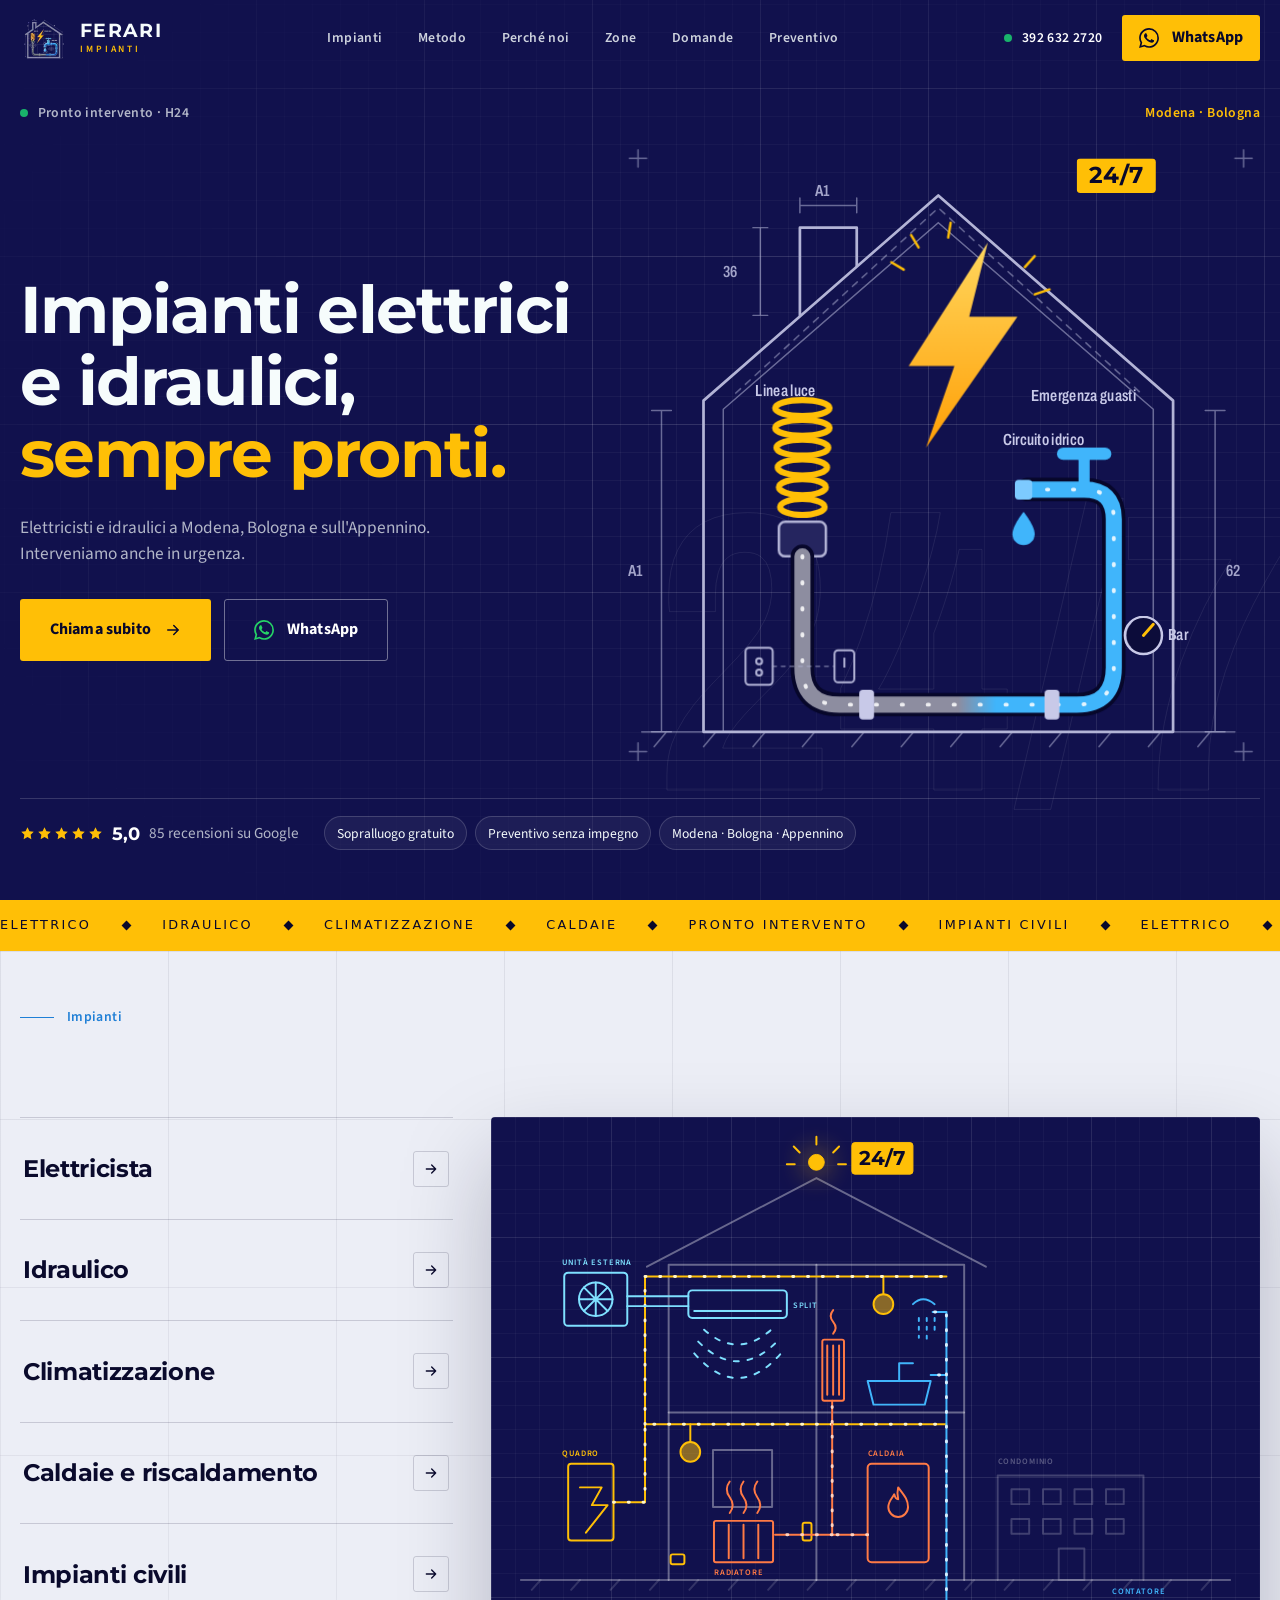
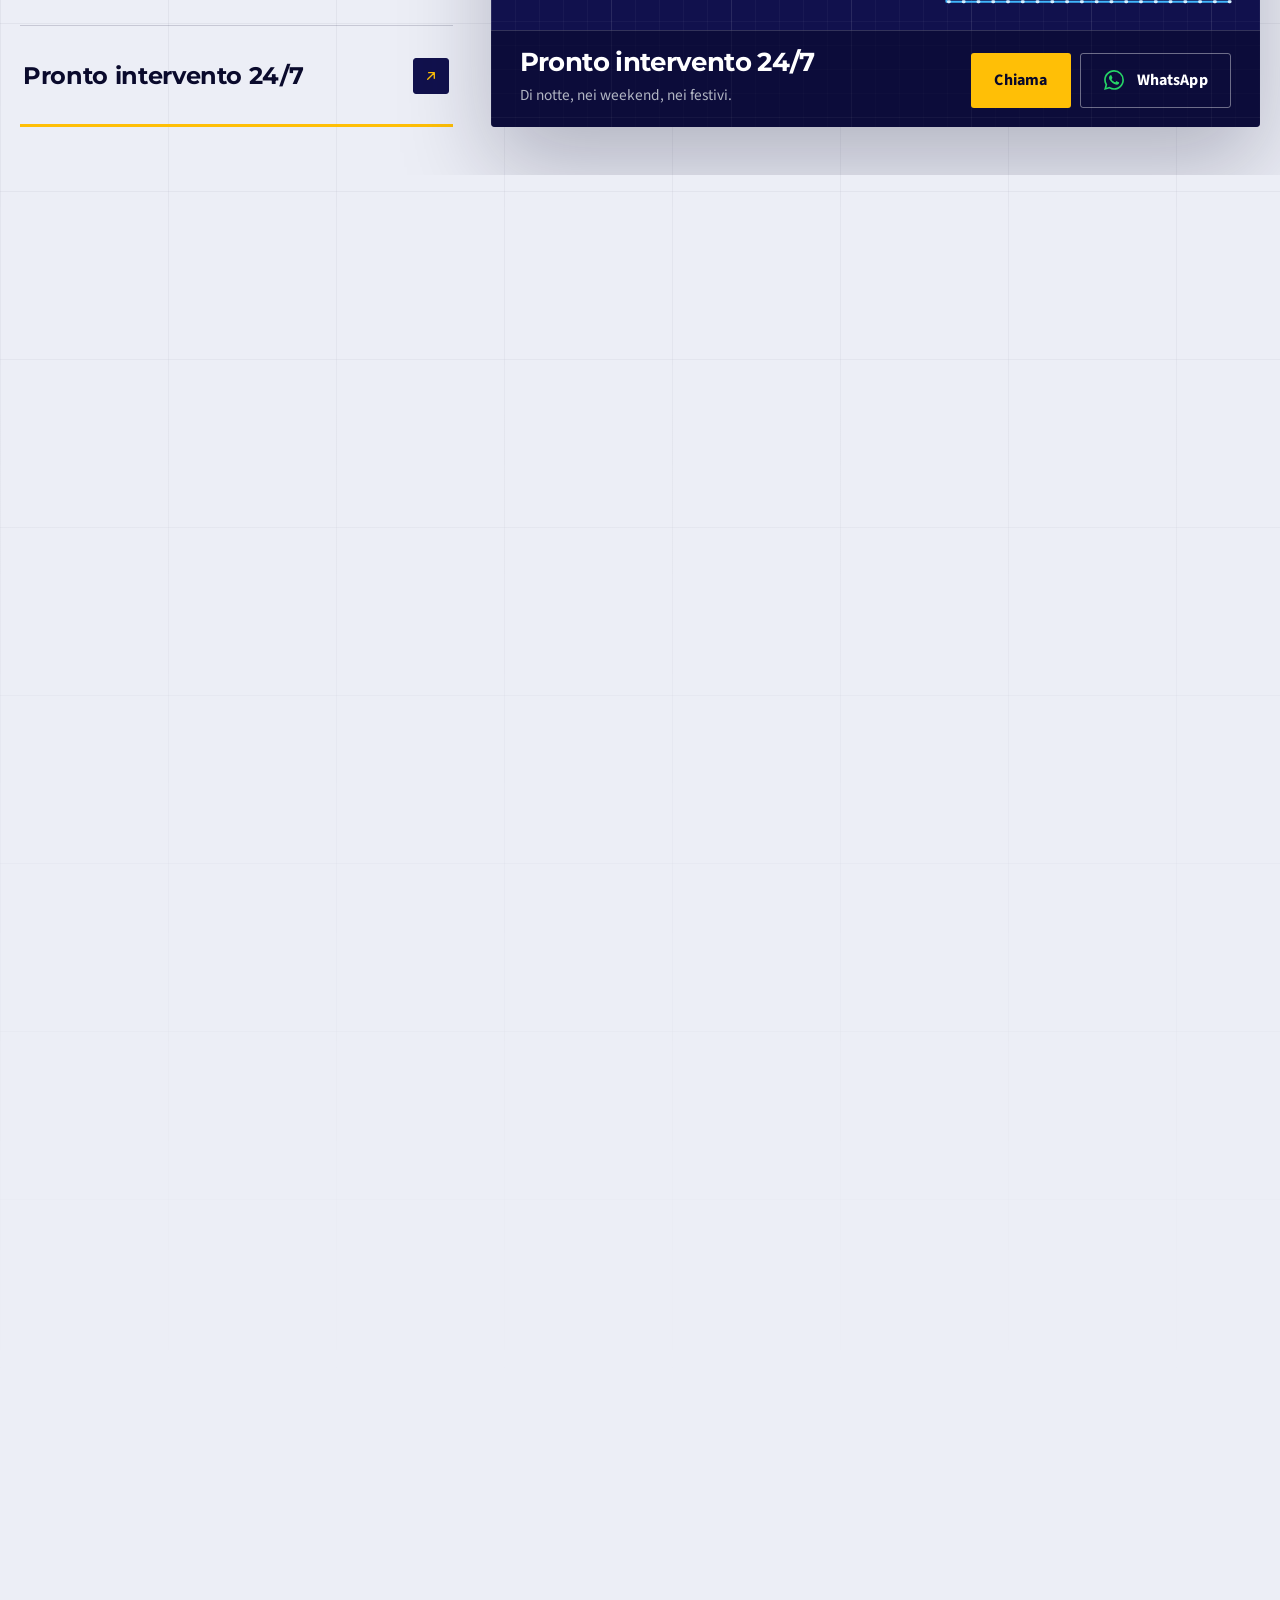
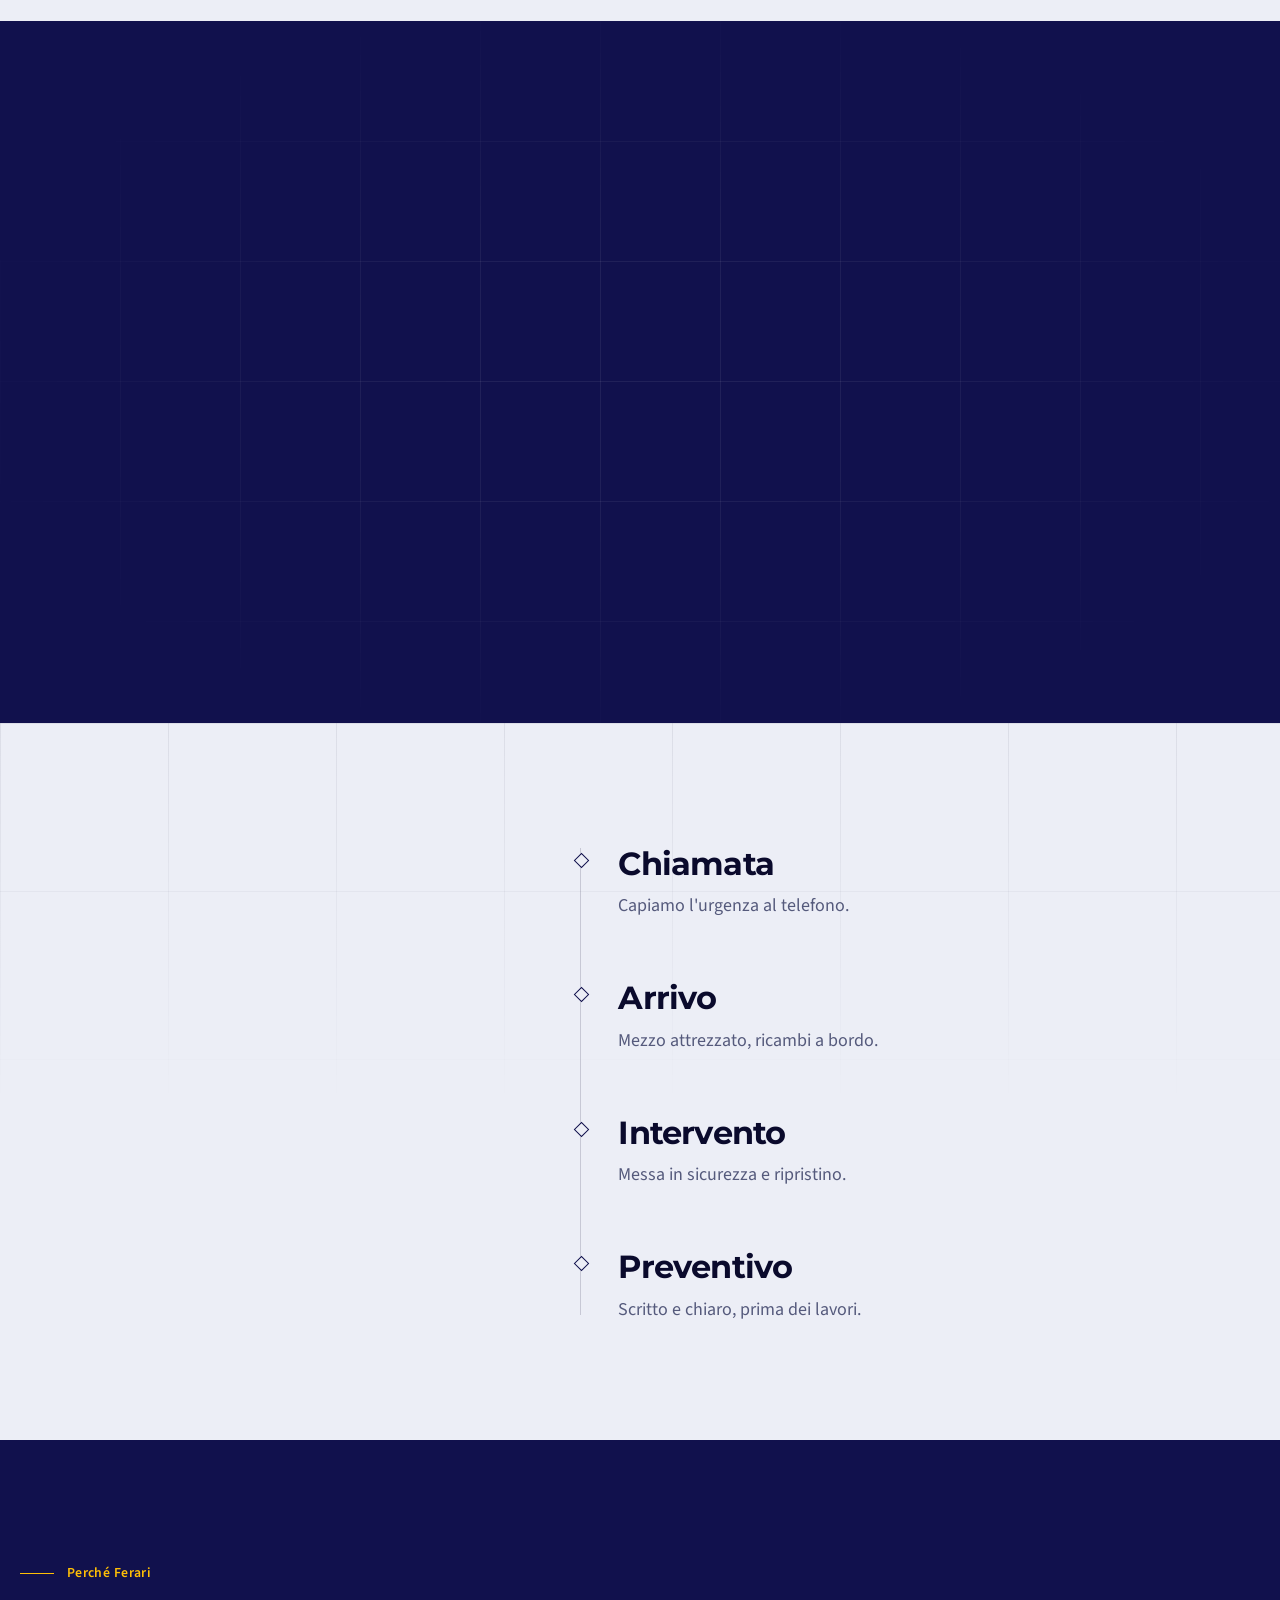
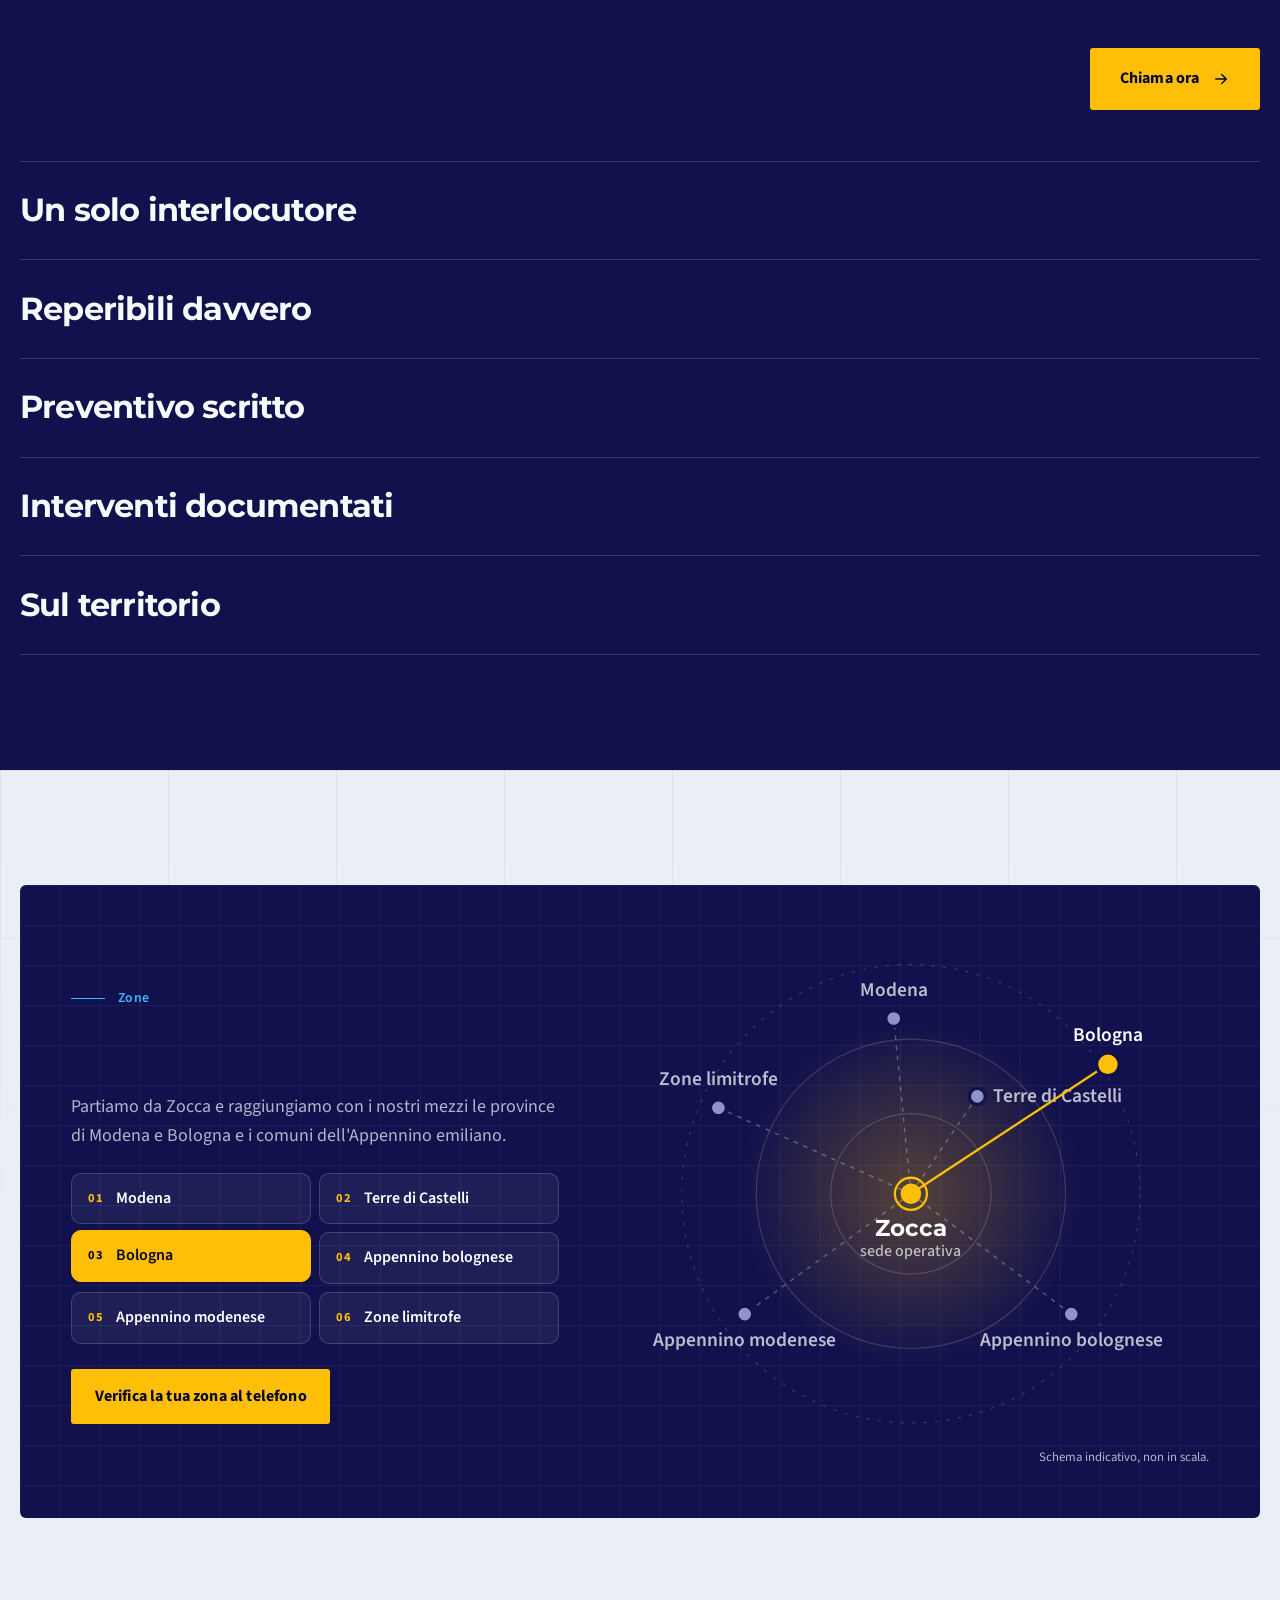
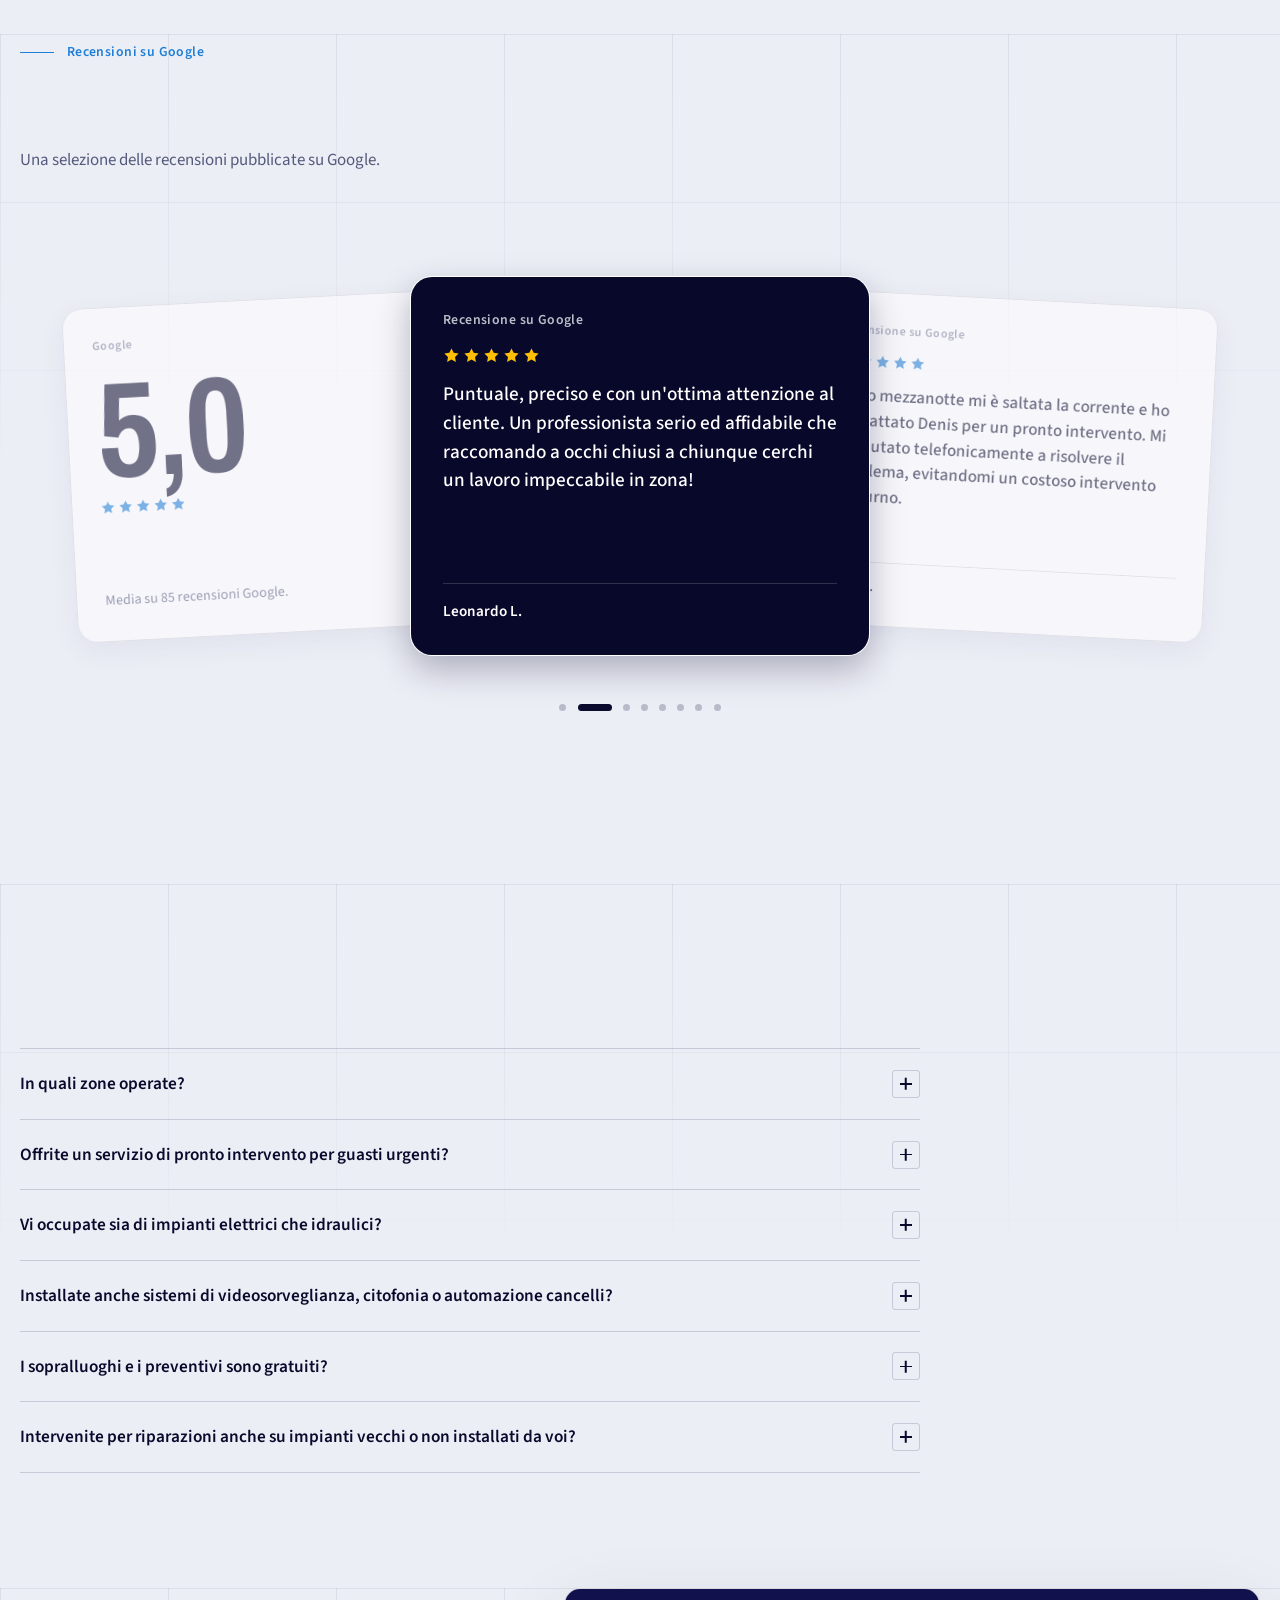
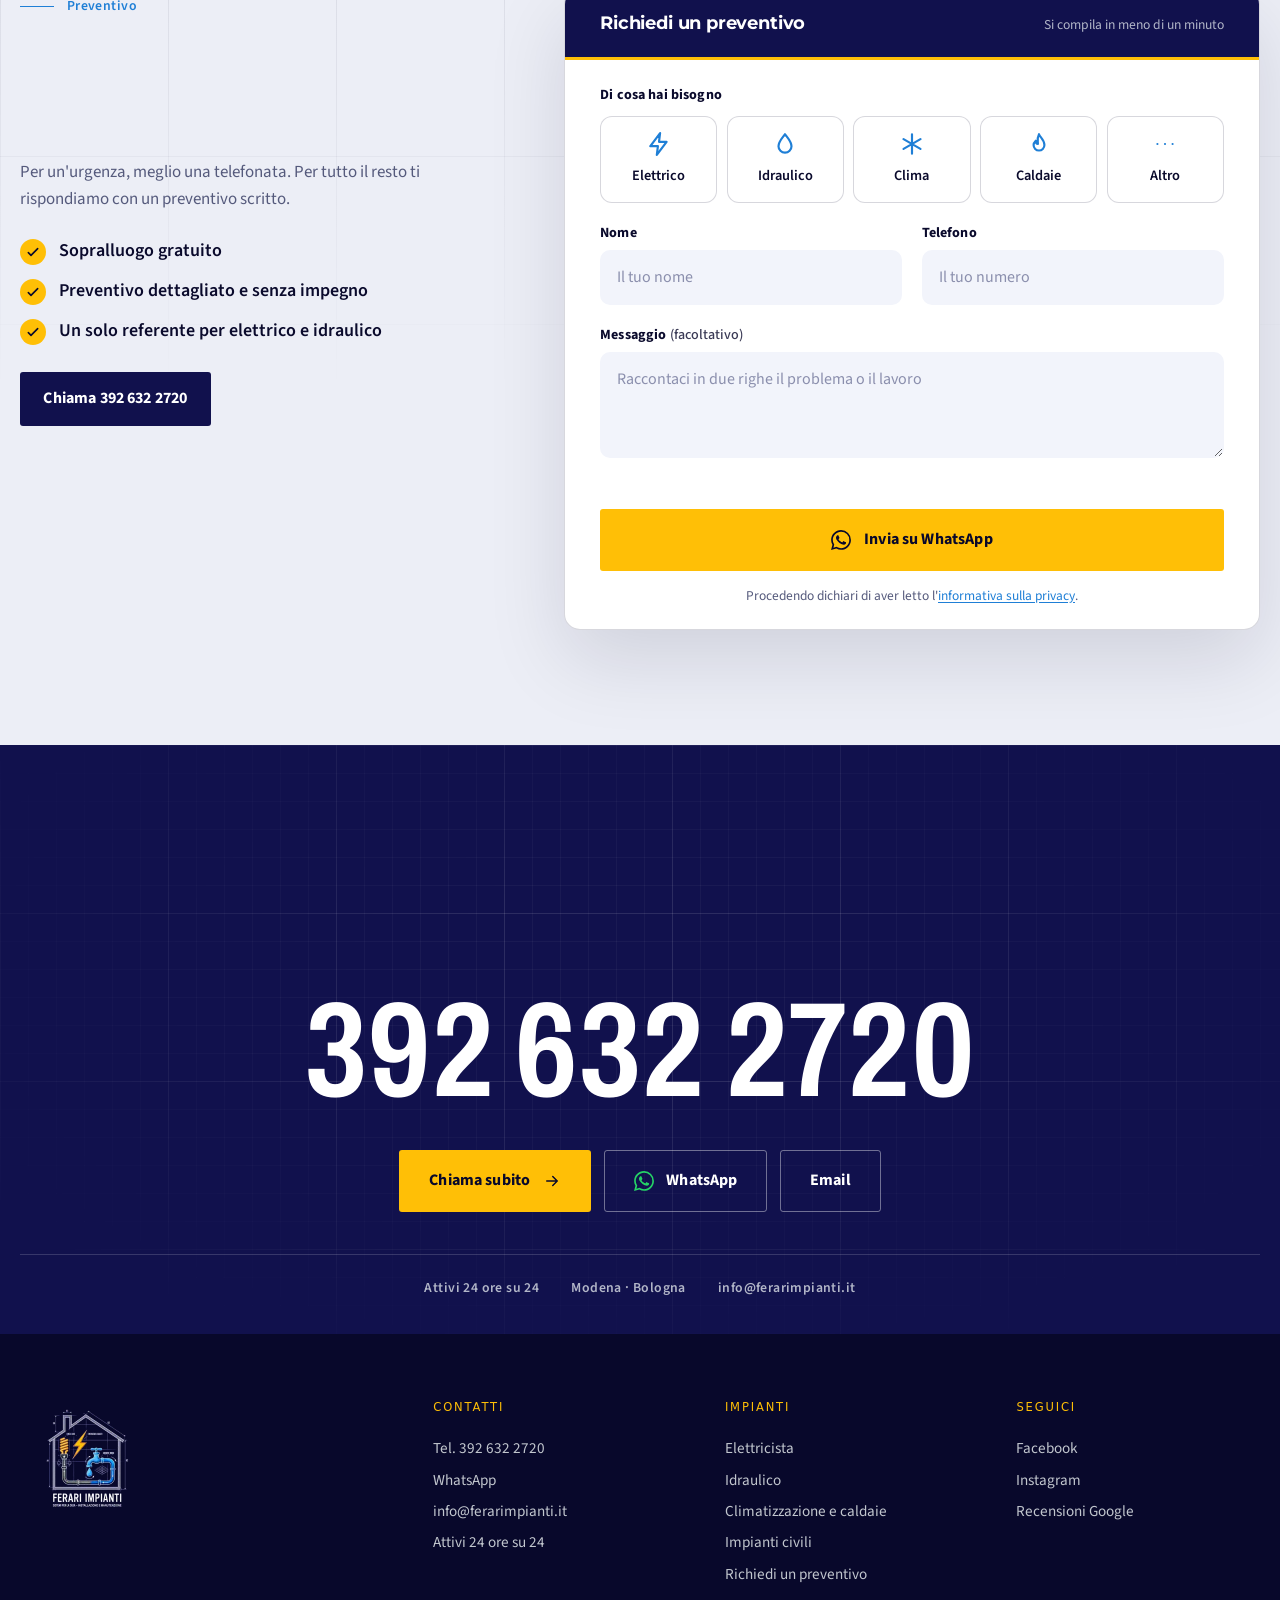
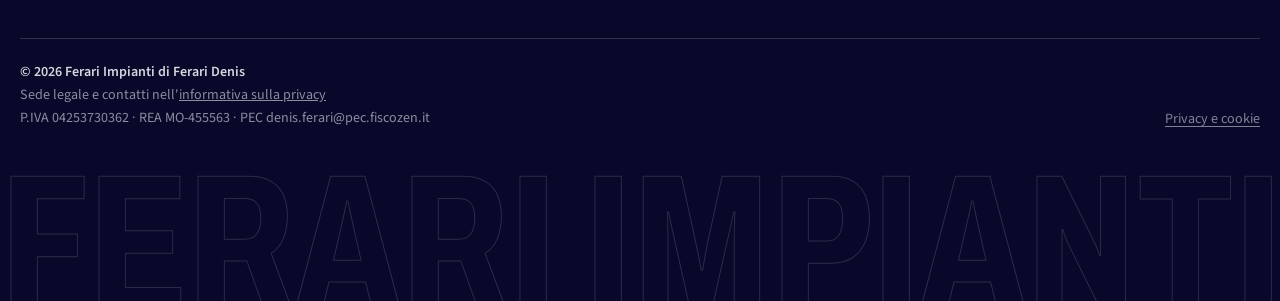
==== commit 02c0cd8f: "Home piu' curata sul telefono, prestazioni, indirizzo spostato nella privacy" ====
--- a/index.html
+++ b/index.html
@@ -30,7 +30,8 @@
 <link rel="manifest" href="site.webmanifest">
 <link rel="preload" href="fonts/montserrat-var.woff2" as="font" type="font/woff2" crossorigin>
 <link rel="preload" href="fonts/source-sans-3-var.woff2" as="font" type="font/woff2" crossorigin>
-<link rel="stylesheet" href="css/style.css">
+<style id="css-inline">@font-face{font-family:Montserrat;font-weight:100 900;font-display:swap;src:url(fonts/montserrat-var.woff2) format("woff2")}@font-face{font-family:Archivo;font-weight:100 900;font-stretch:62% 125%;font-display:swap;src:url(fonts/archivo-var.woff2) format("woff2")}@font-face{font-family:"Source Sans 3";font-weight:200 900;font-display:swap;src:url(fonts/source-sans-3-var.woff2) format("woff2")}:root{--navy: #11114d;--navy-deep: #08082b;--navy-2: #1a1a78;--paper: #eceef6;--paper-2: #e1e4f0;--white: #fff;--ink: #0a0a2c;--amber: #ffbf06;--amber-2: #ffd75e;--azure: #40b5fb;--azure-d: #1f7fd6;--heat: #ff7a45;--ok: #19b36b;--txt-d: #f6fcfc;--mut-d: rgba(246, 252, 252, .7);--mut-l: #555a7c;--line-d: rgba(255, 255, 255, .16);--line-l: rgba(10, 10, 44, .16);--max: 1280px;--header-h: 76px;--font-d: "Archivo", "Helvetica Neue", Arial, sans-serif;--font-t: "Source Sans 3", "Segoe UI", system-ui, -apple-system, Arial, sans-serif;--mono: "Source Sans 3", "Segoe UI", system-ui, Arial, sans-serif;--ease: cubic-bezier(.2, .8, .2, 1);--ease-io: cubic-bezier(.76, 0, .24, 1)}*,*:before,*:after{box-sizing:border-box}html{scroll-behavior:smooth;scroll-padding-top:calc(var(--header-h) + 8px);-webkit-text-size-adjust:100%}body{margin:0;font-family:var(--font-t);font-size:17px;line-height:1.6;color:var(--ink);background:var(--paper);-webkit-font-smoothing:antialiased;text-rendering:optimizeLegibility;overflow-x:hidden}img,svg{display:block;max-width:100%}a{color:inherit}button{font:inherit;color:inherit}h1,h2,h3,p{margin:0}::selection{background:var(--amber);color:var(--navy-deep)}:focus-visible{outline:2px solid var(--amber);outline-offset:4px}.skip{position:absolute;left:-999px;top:10px;z-index:5000;background:var(--amber);color:var(--navy-deep);padding:.6rem 1rem;font-weight:700}.skip:focus{left:10px}.wrap{width:min(var(--max),calc(100% - 2.5rem));margin-inline:auto}.mono{font-family:var(--mono);font-weight:500;font-size:.72rem;letter-spacing:.14em;text-transform:uppercase}.loader[hidden]{display:none!important}.loader{display:none}.js .loader{position:fixed;inset:0;z-index:4000;display:block}.l-panel{position:absolute;left:0;right:0;height:50.5%;background:var(--navy);transition:transform 1s var(--ease-io)}.l-panel.t{top:0}.l-panel.b{bottom:0}.l-panel:after{content:"";position:absolute;left:0;right:0;height:1px;background:#ffbf0600}.loader.is-done .l-panel.t{transform:translateY(-101%)}.loader.is-done .l-panel.b{transform:translateY(101%)}.l-grid{position:absolute;inset:0;opacity:.7;background-image:linear-gradient(rgba(255,255,255,.05) 1px,transparent 1px),linear-gradient(90deg,rgba(255,255,255,.05) 1px,transparent 1px);background-size:48px 48px;mask-image:radial-gradient(ellipse 60% 55% at 50% 50%,#000 20%,transparent 80%);-webkit-mask-image:radial-gradient(ellipse 60% 55% at 50% 50%,#000 20%,transparent 80%);transition:opacity .4s}.l-box{position:absolute;inset:0;display:grid;place-content:center;justify-items:center;gap:1.6rem;transition:opacity .4s}.loader.is-done .l-box,.loader.is-done .l-foot,.loader.is-done .l-grid{opacity:0}.l-house{width:min(300px,62vw);overflow:visible}.l-house .ln{fill:none;stroke:#b3b4d6;stroke-width:2;stroke-linecap:round;stroke-linejoin:round;stroke-dasharray:1;stroke-dashoffset:1;animation:draw 1.7s var(--ease) forwards}.l-house .bolt{fill:var(--amber);opacity:0;filter:drop-shadow(0 0 14px rgba(255,191,6,.85));animation:pop .6s .9s var(--ease) forwards,bob 2.2s 1.5s ease-in-out infinite;transform-box:fill-box;transform-origin:center}.l-house .drop{fill:var(--azure);opacity:0;filter:drop-shadow(0 0 14px rgba(64,181,251,.85));animation:pop .6s 1.1s var(--ease) forwards,bob 2.2s 1.7s ease-in-out infinite;transform-box:fill-box;transform-origin:center}@keyframes draw{to{stroke-dashoffset:0}}@keyframes pop{0%{opacity:0;transform:scale(.6)}to{opacity:1;transform:none}}@keyframes bob{0%,to{transform:translateY(0)}50%{transform:translateY(-7px)}}.l-brand{color:#f6fcfc8c;text-align:center}.l-foot{position:absolute;left:1.5rem;right:1.5rem;bottom:1.8rem;display:flex;justify-content:space-between;align-items:flex-end;color:#f6fcfc99;transition:opacity .4s}.l-pct{font-family:var(--font-d);font-weight:700;font-size:clamp(3.4rem,10vw,7rem);line-height:.8;color:var(--txt-d);font-variant-numeric:tabular-nums}.l-pct:after{content:"%";font-size:.4em;color:var(--amber);margin-left:.1em}.l-bar{position:absolute;left:0;right:0;bottom:0;height:4px;background:#ffffff1a}.l-bar i{display:block;height:100%;width:0;background:linear-gradient(90deg,var(--azure-d),var(--azure) 60%,var(--amber));box-shadow:0 0 16px #40b5fb99}body.is-loading{overflow:hidden}.cur{display:none}@media(hover:hover)and (pointer:fine){.has-cur,.has-cur a,.has-cur button,.has-cur summary{cursor:none}.has-cur .cur{display:block;position:fixed;left:0;top:0;z-index:4500;pointer-events:none;mix-blend-mode:difference;will-change:transform}.cur:before,.cur:after{content:"";position:absolute;background:#fff;transition:transform .3s var(--ease)}.cur:before{left:-16px;top:-.5px;width:32px;height:1px}.cur:after{top:-16px;left:-.5px;height:32px;width:1px}.cur b{position:absolute;left:-5px;top:-5px;width:10px;height:10px;border:1px solid #fff;border-radius:50%;transition:transform .35s var(--ease),background .2s}.cur.is-link b{transform:scale(3.4);background:#ffffff40}.cur.is-link:before{transform:scaleX(.3)}.cur.is-link:after{transform:scaleY(.3)}.cur.is-hide{opacity:0}}.header{position:fixed;inset:0 0 auto;z-index:900;height:var(--header-h);display:flex;align-items:center;transition:background .3s,box-shadow .3s}.header.is-scrolled{background:#08082bd6;backdrop-filter:blur(14px) saturate(1.3);-webkit-backdrop-filter:blur(14px) saturate(1.3);box-shadow:0 1px 0 var(--line-d)}.header-in{display:flex;align-items:center;justify-content:space-between;gap:1rem;width:min(var(--max),calc(100% - 2.5rem));margin-inline:auto}.brand{display:flex;align-items:center;gap:.75rem;text-decoration:none;color:var(--txt-d)}.brand img{width:44px;height:44px;border-radius:6px;object-fit:cover}.brand-name{font-family:var(--font-d);font-weight:700;font-size:1.5rem;letter-spacing:.08em;line-height:1;text-transform:uppercase}.brand-name small{display:block;font-family:var(--mono);font-weight:500;font-size:.6rem;letter-spacing:.34em;color:var(--amber);margin-top:.3rem}.nav{display:none;gap:2.2rem}.nav a{color:#f6fcfcd1;text-decoration:none;padding:.4rem 0;position:relative}.nav a i{font-style:normal;color:var(--amber);margin-right:.45em}.nav a:after{content:"";position:absolute;left:0;bottom:0;height:1px;width:100%;background:var(--amber);transform:scaleX(0);transform-origin:left;transition:transform .4s var(--ease)}.nav a:hover:after{transform:scaleX(1)}.nav a:hover{color:#fff}.h-call{display:none;align-items:center;gap:1.2rem}.h-tel{display:inline-flex;align-items:center;gap:.6rem;color:#fff;text-decoration:none}.h-tel .live-dot{margin:0}.menu-btn{width:46px;height:46px;border:1px solid var(--line-d);background:#ffffff0d;display:grid;place-items:center;color:#fff;border-radius:3px}.menu-btn svg{width:22px;height:22px}@media(min-width:1020px){.nav,.h-call{display:flex}.menu-btn{display:none}}.live-dot{display:inline-block;width:8px;height:8px;border-radius:50%;background:var(--ok);box-shadow:0 0 #19b36b99;animation:ping 2s infinite;flex:none}@keyframes ping{70%{box-shadow:0 0 0 10px #19b36b00}to{box-shadow:0 0 #19b36b00}}.btn{position:relative;isolation:isolate;overflow:hidden;display:inline-flex;align-items:center;justify-content:center;gap:.8rem;min-height:54px;padding:.85rem 1.4rem;border:1px solid transparent;border-radius:3px;font-family:var(--mono);font-weight:500;font-size:.8rem;letter-spacing:.1em;text-transform:uppercase;text-decoration:none;cursor:pointer;transition:color .35s,border-color .35s,transform .2s}.btn:before{content:"";position:absolute;inset:0;z-index:-1;transform:translateY(101%);transition:transform .5s var(--ease)}.btn:hover:before{transform:none}.btn .arr{width:18px;height:18px;flex:none;transition:transform .4s var(--ease)}.btn:hover .arr{transform:translate(5px)}.btn svg{flex:none}.btn-amber{background:var(--amber);color:var(--navy-deep)}.btn-amber:before{background:#fff}.btn-line{background:transparent;color:#fff;border-color:#fff6}.btn-line:before{background:#fff}.btn-line:hover{color:var(--navy-deep);border-color:#fff}.btn-ink{background:var(--navy);color:#fff}.btn-ink:before{background:var(--amber)}.btn-ink:hover{color:var(--navy-deep)}.btn-sm{min-height:44px;padding:.55rem 1rem;font-size:.72rem}.btn-lg{min-height:62px;padding:1rem 1.8rem;font-size:.88rem}.drawer{position:fixed;inset:0;z-index:1200;background:var(--navy-deep);color:#fff;padding:1.25rem;display:flex;flex-direction:column;clip-path:inset(0 0 100% 0);visibility:hidden;transition:clip-path .7s var(--ease-io),visibility 0s .7s}.drawer.is-open{clip-path:inset(0);visibility:visible;transition:clip-path .7s var(--ease-io),visibility 0s}.drawer-top{display:flex;align-items:center;justify-content:space-between;height:56px}.drawer nav{margin:2rem 0 auto;display:grid}.drawer nav a{display:flex;align-items:baseline;gap:1rem;font-family:var(--font-d);font-weight:700;font-size:clamp(2.6rem,12vw,3.6rem);text-transform:uppercase;text-decoration:none;line-height:1.05;padding:.3rem 0;border-bottom:1px solid var(--line-d)}.drawer nav a i{font-family:var(--mono);font-style:normal;font-size:.75rem;color:var(--amber);letter-spacing:.1em}.drawer-actions{display:grid;gap:.7rem;padding-bottom:max(.5rem,env(safe-area-inset-bottom))}.hero{position:relative;min-height:100svh;display:flex;flex-direction:column;background:var(--navy);color:var(--txt-d);overflow:hidden;isolation:isolate;padding:calc(var(--header-h) + 1.6rem) 0 0}.hero-grid{position:absolute;inset:-80px;z-index:-3;will-change:transform;background-image:linear-gradient(rgba(255,255,255,.1) 1px,transparent 1px),linear-gradient(90deg,rgba(255,255,255,.1) 1px,transparent 1px),linear-gradient(rgba(255,255,255,.045) 1px,transparent 1px),linear-gradient(90deg,rgba(255,255,255,.045) 1px,transparent 1px);background-size:168px 168px,168px 168px,28px 28px,28px 28px;mask-image:radial-gradient(ellipse 90% 80% at 65% 48%,#000 22%,transparent 78%);-webkit-mask-image:radial-gradient(ellipse 90% 80% at 65% 48%,#000 22%,transparent 78%)}.orb{position:absolute;border-radius:50%;filter:blur(90px);z-index:-2;pointer-events:none}.orb-a{width:44vw;height:44vw;max-width:620px;max-height:620px;right:-6vw;top:4vw;background:radial-gradient(circle,rgba(255,191,6,.22),transparent 68%);animation:drift 14s ease-in-out infinite alternate}.orb-b{width:40vw;height:40vw;max-width:560px;max-height:560px;left:-12vw;bottom:-8vw;background:radial-gradient(circle,rgba(64,181,251,.22),transparent 68%);animation:drift 17s ease-in-out infinite alternate-reverse}@keyframes drift{to{transform:translate3d(3vw,2vw,0) scale(1.08)}}.hero-mark{position:absolute;z-index:-1;right:-1vw;bottom:5.5rem;font-family:var(--font-d);font-weight:700;font-size:clamp(12rem,31vw,31rem);line-height:.78;color:transparent;-webkit-text-stroke:1.5px rgba(255,255,255,.11);user-select:none;pointer-events:none;will-change:transform}.hero-top{display:flex;justify-content:space-between;gap:1rem;color:var(--mut-d)}.hero-top span{display:inline-flex;align-items:center;gap:.6rem}.hero-top .amb{color:var(--amber)}.hero-body{flex:1;display:grid;gap:2rem;align-items:center;padding:2.2rem 0 2.8rem}@media(min-width:1000px){.hero-body{grid-template-columns:1.12fr .88fr;gap:1rem}}.hero h1{font-family:var(--font-d);font-weight:700;text-transform:uppercase;font-size:clamp(3.3rem,min(8.4vw,11.6vh),7.4rem);line-height:.86;letter-spacing:-.005em;margin:0 0 1.6rem}.hero h1 .acc{color:var(--amber)}.w{display:inline-block;overflow:hidden;vertical-align:top;padding-bottom:.08em;margin-bottom:-.08em}.w>span{display:inline-block;transform:translateY(110%)}.no-js .w>span{transform:none}.in .w>span,body.is-ready .hero .w>span{animation:rise 1s var(--ease) forwards;animation-delay:calc(var(--i, 0) * 70ms + .1s)}@keyframes rise{to{transform:none}}.lead{font-size:clamp(1.02rem,1.6vw,1.2rem);color:var(--mut-d);max-width:33rem}.hero-actions{display:flex;flex-wrap:wrap;gap:.8rem;margin:2rem 0 0}.fade{opacity:0;transform:translateY(22px)}body.is-ready .fade{animation:fadeup .9s var(--ease) forwards;animation-delay:calc(var(--d, 0) * 1ms + .6s)}@keyframes fadeup{to{opacity:1;transform:none}}.no-js .fade{opacity:1;transform:none}.hero-foot{display:grid;grid-template-columns:repeat(3,1fr);border-top:1px solid var(--line-d)}.hero-foot div{padding:1.1rem 1rem 1.3rem 0;border-right:1px solid var(--line-d);color:var(--mut-d);font-size:.82rem}.hero-foot div+div{padding-left:1.1rem}.hero-foot div:last-child{border-right:0}.hero-foot b{display:block;font-family:var(--font-d);font-weight:700;font-size:clamp(1.15rem,2.4vw,1.7rem);text-transform:uppercase;letter-spacing:.03em;color:#fff;line-height:1.05;margin-bottom:.2rem}@media(max-width:640px){.hero-foot div{font-size:.72rem;padding-right:.5rem}.hero-foot div+div{padding-left:.7rem}.hero-top .hide-s{display:none}}.blueprint{width:min(100%,580px);margin-inline:auto;transform-style:preserve-3d;transform:perspective(1400px) rotateY(calc(var(--px, 0) * 5deg)) rotateX(calc(var(--py, 0) * -4deg));transition:transform .5s var(--ease)}.blueprint svg{width:100%;height:auto;overflow:visible}.bp-line{fill:none;stroke:#b3b4d6;stroke-width:2.2;stroke-linecap:round;stroke-linejoin:round}.bp-thin{fill:none;stroke:#b3b4d68c;stroke-width:1.2;stroke-linecap:round}.bp-txt{font-family:var(--font-d);font-weight:600;font-size:13px;letter-spacing:.1em;fill:#c8c9e8;text-transform:uppercase}.bp-num{font-family:var(--font-d);font-weight:600;font-size:13px;fill:#c8c9e8cc}.draw{stroke-dasharray:1;stroke-dashoffset:1}body.is-ready .draw{animation:draw 1.9s var(--ease) forwards;animation-delay:calc(var(--d, 0) * 1ms + .45s)}.no-js .draw{stroke-dashoffset:0}.bp-pop{opacity:0;transform-origin:center;transform-box:fill-box}body.is-ready .bp-pop{animation:pop .9s var(--ease) forwards;animation-delay:calc(var(--d, 0) * 1ms + .9s)}.no-js .bp-pop{opacity:1}.bolt-glow{animation:pulse 2.6s ease-in-out infinite;transform-origin:center;transform-box:fill-box;filter:drop-shadow(0 0 12px rgba(255,191,6,.7))}@keyframes pulse{0%,to{filter:drop-shadow(0 0 8px rgba(255,191,6,.55))}50%{filter:drop-shadow(0 0 26px rgba(255,191,6,.95))}}.flow{fill:none;stroke:#fff;stroke-opacity:.85;stroke-width:3.2;stroke-linecap:round;stroke-dasharray:1 20;animation:flow 1.1s linear infinite}@keyframes flow{to{stroke-dashoffset:-21}}.drop-fall{animation:fall 2.4s cubic-bezier(.5,0,.9,.6) infinite;transform-box:fill-box}@keyframes fall{0%{transform:translateY(-4px) scale(.6);opacity:0}12%{opacity:1;transform:none}80%{opacity:1}to{transform:translateY(58px);opacity:0}}.ripple{fill:none;stroke:var(--azure);stroke-width:1.5;opacity:0;transform-box:fill-box;transform-origin:center;animation:ripple 2.4s ease-out infinite}@keyframes ripple{0%,74%{opacity:0;transform:scale(.3)}80%{opacity:.9}to{opacity:0;transform:scale(1.6)}}.ticker{background:var(--amber);color:var(--navy-deep);overflow:hidden}.ticker-track{display:flex;width:max-content;animation:marquee 42s linear infinite}.ticker:hover .ticker-track{animation-play-state:paused}.ticker-set{display:flex;align-items:center;flex:none}.ticker-set span{font-family:var(--mono);font-weight:500;font-size:.8rem;letter-spacing:.18em;text-transform:uppercase;padding:.95rem 0;white-space:nowrap}.ticker-set i{display:block;width:7px;height:7px;margin:0 2rem;background:var(--navy-deep);transform:rotate(45deg);flex:none}@keyframes marquee{to{transform:translate(-50%)}}.section{position:relative;padding:clamp(4.5rem,9vw,8.5rem) 0}.paper{background:var(--paper)}.paper:before{content:"";position:absolute;inset:0;pointer-events:none;background-image:linear-gradient(var(--line-l) 1px,transparent 1px),linear-gradient(90deg,var(--line-l) 1px,transparent 1px);background-size:168px 168px;opacity:.45;mask-image:linear-gradient(#000,transparent 55%);-webkit-mask-image:linear-gradient(#000,transparent 55%)}.dark{background:var(--navy);color:var(--txt-d)}.section>.wrap{position:relative}.eyebrow{display:inline-flex;align-items:center;gap:.8rem;color:var(--azure-d)}.eyebrow:before{content:"";width:34px;height:1px;background:currentColor}.dark .eyebrow{color:var(--amber)}.h2{font-family:var(--font-d);font-weight:700;text-transform:uppercase;font-size:clamp(2.6rem,6.8vw,5.6rem);line-height:.9;letter-spacing:-.004em;margin-top:1rem}.h2 em{font-style:normal;color:var(--azure-d)}.dark .h2 em{color:var(--amber)}.sub{margin-top:1.2rem;max-width:36rem;color:var(--mut-l);font-size:1.06rem}.dark .sub{color:var(--mut-d)}.head{margin-bottom:clamp(2.4rem,5vw,4rem)}.head-split{display:grid;gap:1.2rem;align-items:end}@media(min-width:900px){.head-split{grid-template-columns:1.3fr .7fr}.head-split .sub{margin-top:0;justify-self:end}}.js .rv{opacity:0;transform:translateY(32px);transition:opacity .9s var(--ease),transform .9s var(--ease);transition-delay:calc(var(--d, 0) * 1ms)}.js .rv.in{opacity:1;transform:none}.lab{display:grid;gap:1.4rem}@media(min-width:1000px){.lab{grid-template-columns:.72fr 1.28fr;gap:2.4rem;align-items:start}}.sys-list{border-top:1px solid var(--line-l)}.sys-btn{position:relative;display:grid;grid-template-columns:2.4rem 1fr auto;gap:.6rem;align-items:center;width:100%;padding:1rem .2rem;text-align:left;background:none;border:0;border-bottom:1px solid var(--line-l);cursor:pointer;color:var(--ink)}.sys-btn .n{font-family:var(--mono);font-size:.72rem;color:var(--mut-l);letter-spacing:.08em}.sys-btn .t{font-family:var(--font-d);font-weight:700;text-transform:uppercase;font-size:clamp(1.7rem,2.8vw,2.3rem);line-height:1;transition:transform .45s var(--ease),color .3s}.sys-btn .d{display:block;font-family:var(--font-t);font-weight:400;font-size:.86rem;text-transform:none;letter-spacing:0;color:var(--mut-l);margin-top:.3rem}.sys-btn .a{width:36px;height:36px;border:1px solid var(--line-l);display:grid;place-items:center;border-radius:3px;transition:background .3s,color .3s,border-color .3s,transform .4s var(--ease)}.sys-btn .a svg{width:16px;height:16px}.sys-btn:before{content:"";position:absolute;left:0;bottom:-1px;height:3px;width:100%;background:var(--amber);transform:scaleX(0);transform-origin:left;transition:transform .6s var(--ease)}.sys-btn[aria-selected=true]:before{transform:scaleX(1)}.sys-btn[aria-selected=true] .t{transform:translate(8px)}.sys-btn[aria-selected=true] .a{background:var(--navy);color:var(--amber);border-color:var(--navy)}.sys-btn[aria-selected=true] .a svg{transform:rotate(-45deg)}.sys-btn .a svg{transition:transform .4s var(--ease)}.sys-view{position:relative;background:var(--navy);color:var(--txt-d);border-radius:4px;overflow:hidden;box-shadow:0 40px 90px #0a0a2c40}.sys-view:before{content:"";position:absolute;inset:0;background-image:linear-gradient(rgba(255,255,255,.07) 1px,transparent 1px),linear-gradient(90deg,rgba(255,255,255,.07) 1px,transparent 1px),linear-gradient(rgba(255,255,255,.035) 1px,transparent 1px),linear-gradient(90deg,rgba(255,255,255,.035) 1px,transparent 1px);background-size:120px 120px,120px 120px,24px 24px,24px 24px;pointer-events:none}.sys-tag{position:absolute;left:1rem;top:.9rem;z-index:1;color:var(--mut-d);display:flex;align-items:center;gap:.6rem}.sys-svg{position:relative;width:100%;height:auto}.sys-info{position:relative;padding:1.2rem 1.4rem 1.5rem;border-top:1px solid var(--line-d);display:grid;gap:1rem;background:#08082b8c}@media(min-width:720px){.sys-info{grid-template-columns:1fr auto;align-items:end;padding:1.4rem 1.8rem 1.6rem}}.sys-info h3{font-family:var(--font-d);font-weight:700;text-transform:uppercase;font-size:clamp(1.8rem,3vw,2.6rem);line-height:1;color:#fff;margin-bottom:.45rem}.sys-info p{color:var(--mut-d);font-size:.96rem;max-width:36rem}.sys-info.swap h3,.sys-info.swap p{animation:swapIn .6s var(--ease)}@keyframes swapIn{0%{opacity:0;transform:translateY(10px)}to{opacity:1;transform:none}}.sys-svg .part{fill:none;stroke:#fff3;stroke-width:2;stroke-linecap:round;stroke-linejoin:round;transition:stroke .5s,fill .5s,filter .5s,opacity .5s}.sys-svg .wall{stroke:#ffffff5c}.sys-svg .lbl{font-family:var(--mono);font-size:9.5px;letter-spacing:.12em;fill:#ffffff4d;text-transform:uppercase;transition:fill .5s}.sys-svg .fx{fill:none;stroke-width:3;stroke-linecap:round;stroke-dasharray:1 14;opacity:0;transition:opacity .5s;animation:flow 1s linear infinite}.sys-svg .fill-a{fill:#fff0}.lab[data-active=el] .p-el,.lab[data-active=pi] .p-el{stroke:var(--amber);filter:drop-shadow(0 0 7px rgba(255,191,6,.65))}.lab[data-active=el] .l-el,.lab[data-active=pi] .l-el{fill:var(--amber)}.lab[data-active=el] .fx-el,.lab[data-active=pi] .fx-el{opacity:1;stroke:#fff6c9}.lab[data-active=el] .bulb,.lab[data-active=pi] .bulb{fill:#ffbf0680}.lab[data-active=id] .p-id,.lab[data-active=pi] .p-id{stroke:var(--azure);filter:drop-shadow(0 0 7px rgba(64,181,251,.65))}.lab[data-active=id] .l-id,.lab[data-active=pi] .l-id{fill:var(--azure)}.lab[data-active=id] .fx-id,.lab[data-active=pi] .fx-id{opacity:1;stroke:#d6f0ff}.lab[data-active=cl] .p-cl,.lab[data-active=pi] .p-cl{stroke:#7ee0ff;filter:drop-shadow(0 0 7px rgba(126,224,255,.6))}.lab[data-active=cl] .l-cl,.lab[data-active=pi] .l-cl{fill:#7ee0ff}.lab[data-active=cl] .air,.lab[data-active=pi] .air{opacity:1;animation:airf 2.2s linear infinite}.sys-svg .air{stroke-dasharray:5 9;opacity:0}@keyframes airf{to{stroke-dashoffset:-28}}.lab[data-active=ca] .p-ca,.lab[data-active=pi] .p-ca{stroke:var(--heat);filter:drop-shadow(0 0 7px rgba(255,122,69,.6))}.lab[data-active=ca] .l-ca,.lab[data-active=pi] .l-ca{fill:var(--heat)}.lab[data-active=ca] .fx-ca,.lab[data-active=pi] .fx-ca{opacity:1;stroke:#ffd2bf}.lab[data-active=ca] .heat,.lab[data-active=pi] .heat{opacity:1;animation:rise-heat 2.4s ease-in infinite}.sys-svg .heat{opacity:0;stroke:var(--heat)}@keyframes rise-heat{0%{transform:translateY(8px);opacity:0}30%{opacity:.9}to{transform:translateY(-16px);opacity:0}}.lab[data-active=ci] .p-ci{stroke:#fff;fill:#ffffff0f}.lab[data-active=ci] .wall{stroke:#fff}.lab[data-active=ci] .l-ci{fill:#fff}.sys-svg .beacon{fill:#ffffff26;stroke:#ffffff40;transition:fill .4s,stroke .4s}.lab[data-active=pi] .beacon{fill:var(--amber);stroke:var(--amber);animation:blink 1s ease-in-out infinite;filter:drop-shadow(0 0 14px rgba(255,191,6,.95))}.sys-svg .rays{stroke:#ffffff2e;stroke-width:2;stroke-linecap:round;transition:stroke .4s}.lab[data-active=pi] .rays{stroke:var(--amber);animation:blink 1s ease-in-out infinite}@keyframes blink{50%{opacity:.35}}.sys-svg .tag24{fill:none;stroke:#fff3;transition:stroke .4s,fill .4s}.sys-svg .tag24-t{font-family:var(--font-d);font-weight:700;font-size:20px;fill:#ffffff4d;transition:fill .4s}.lab[data-active=pi] .tag24{stroke:var(--amber);fill:var(--amber)}.lab[data-active=pi] .tag24-t{fill:var(--navy-deep)}.stats{display:grid;grid-template-columns:repeat(2,1fr);border-top:1px solid var(--line-d);border-left:1px solid var(--line-d)}@media(min-width:900px){.stats{grid-template-columns:repeat(4,1fr)}}.stat{padding:clamp(1.4rem,3vw,2.6rem) clamp(1rem,2vw,1.8rem);border-right:1px solid var(--line-d);border-bottom:1px solid var(--line-d)}.stat b{display:block;font-family:var(--font-d);font-weight:700;font-size:clamp(4rem,10vw,8.2rem);line-height:.85;color:transparent;-webkit-text-stroke:1.5px var(--amber);font-variant-numeric:tabular-nums;transition:color .9s .2s}.rv.in .stat b,.stats.in b{color:var(--amber)}.stat span{display:block;margin-top:.9rem;color:var(--mut-d)}.proc{display:grid;gap:2.4rem;align-items:start}@media(min-width:980px){.proc{grid-template-columns:.8fr 1.2fr;gap:5rem}.proc-side{position:sticky;top:calc(var(--header-h) + 2.2rem)}}.rail{position:relative;padding-left:3.4rem}.rail:before{content:"";position:absolute;left:1rem;top:.6rem;bottom:.6rem;width:1px;background:var(--line-l)}.rail-fill{position:absolute;left:1rem;top:.6rem;width:1px;height:calc(var(--p, 0%) * .96);background:linear-gradient(var(--azure-d),var(--amber));box-shadow:0 0 10px #ffbf0699;transition:height .15s linear}.pstep{position:relative;padding:0 0 clamp(2.2rem,4vw,3.4rem)}.pstep:last-child{padding-bottom:0}.pstep:before{content:"";position:absolute;left:-2.65rem;top:.55rem;width:11px;height:11px;background:var(--paper);border:1px solid var(--navy);transform:rotate(45deg);transition:background .4s,border-color .4s,box-shadow .4s}.pstep.in:before{background:var(--amber);border-color:var(--amber);box-shadow:0 0 14px #ffbf06cc}.pstep .k{color:var(--azure-d)}.pstep h3{font-family:var(--font-d);font-weight:700;text-transform:uppercase;font-size:clamp(2rem,4vw,3.2rem);line-height:.95;margin:.5rem 0 .6rem}.pstep p{color:var(--mut-l);max-width:34rem}.rows{border-top:1px solid var(--line-d)}.row{position:relative;overflow:hidden;display:grid;grid-template-columns:3rem 1fr auto;gap:1rem;align-items:center;padding:clamp(1.1rem,2.4vw,1.9rem) .2rem;border-bottom:1px solid var(--line-d);isolation:isolate;transition:color .4s}.row:before{content:"";position:absolute;inset:0;z-index:-1;background:var(--amber);transform:translate(-101%);transition:transform .6s var(--ease)}@media(hover:hover){.row:hover:before{transform:none}.row:hover{color:var(--navy-deep);padding-inline:1rem}.row:hover p,.row:hover .rn{color:#08082bbf}}.row{transition:color .4s,padding .5s var(--ease)}.rn{font-family:var(--mono);font-size:.75rem;letter-spacing:.1em;color:var(--amber);transition:color .4s}.row h3{font-family:var(--font-d);font-weight:700;text-transform:uppercase;font-size:clamp(1.9rem,4.6vw,3.6rem);line-height:.95}.row p{color:var(--mut-d);font-size:.95rem;max-width:22rem;transition:color .4s;display:none}@media(min-width:820px){.row p{display:block}}.row .ra{width:30px;height:30px;opacity:.6;transition:transform .5s var(--ease),opacity .3s}.row:hover .ra{transform:translate(6px) rotate(-45deg);opacity:1}.why-top{display:grid;gap:1.4rem;margin-bottom:clamp(2.2rem,4vw,3.4rem)}@media(min-width:900px){.why-top{grid-template-columns:1.3fr .7fr;align-items:end}.why-top .hero-actions{justify-self:end;margin:0}}.zone{display:grid;gap:2.6rem;align-items:center}@media(min-width:980px){.zone{grid-template-columns:1fr 1fr;gap:4.5rem}}.chips{display:flex;flex-wrap:wrap;gap:.5rem;margin:1.8rem 0 2rem;padding:0;list-style:none}.chips li{padding:.55rem .95rem;border:1px solid var(--line-l);border-radius:3px;font-family:var(--mono);font-size:.72rem;letter-spacing:.1em;text-transform:uppercase;transition:background .25s,color .25s,border-color .25s}.chips li:hover{background:var(--navy);color:#fff;border-color:var(--navy)}.coord{color:var(--mut-l);margin-top:1.1rem;display:block}.radar{position:relative;aspect-ratio:1;width:min(100%,540px);margin-inline:auto;border-radius:50%;background:radial-gradient(circle at 50% 50%,var(--navy-2),var(--navy-deep) 72%);box-shadow:0 40px 90px #0a0a2c59;overflow:hidden}.radar svg{position:absolute;inset:0;width:100%;height:100%}.sweep{position:absolute;inset:0;border-radius:50%;background:conic-gradient(from 0deg,#40b5fb00 0deg 280deg,#40b5fb66 358deg,#40b5fb00 360deg);animation:sweep 6s linear infinite}@keyframes sweep{to{transform:rotate(360deg)}}.pin{position:absolute;transform:translate(-50%,-50%)}.pin:before{content:"";position:absolute;left:50%;top:50%;width:14px;height:14px;margin:-7px;border-radius:50%;background:var(--amber);animation:ping2 2.4s infinite}@keyframes ping2{0%{box-shadow:0 0 #ffbf06b3}70%,to{box-shadow:0 0 0 18px #ffbf0600}}.pin b{position:absolute;left:18px;top:-13px;font-family:var(--font-d);font-weight:700;font-size:1.4rem;letter-spacing:.06em;color:#fff;text-transform:uppercase;white-space:nowrap}.pin.r b{left:auto;right:18px}.pin small{position:absolute;left:18px;top:10px;font-family:var(--mono);font-size:.62rem;letter-spacing:.14em;color:#f6fcfc8c;text-transform:uppercase;white-space:nowrap}.pin.dim:before{width:9px;height:9px;margin:-4.5px;background:var(--azure);animation:none}.pin.dim b{font-size:.98rem;color:#f6fcfcd9;top:-9px}.reviews{display:grid;gap:1.6rem;align-items:center;padding:clamp(1.8rem,4vw,3.4rem);background:var(--navy);color:var(--txt-d);border-radius:4px;position:relative;overflow:hidden;isolation:isolate}.reviews:before{content:"";position:absolute;inset:0;z-index:-1;background-image:linear-gradient(rgba(255,255,255,.06) 1px,transparent 1px),linear-gradient(90deg,rgba(255,255,255,.06) 1px,transparent 1px);background-size:40px 40px;mask-image:linear-gradient(90deg,transparent 20%,#000);-webkit-mask-image:linear-gradient(90deg,transparent 20%,#000)}@media(min-width:820px){.reviews{grid-template-columns:1fr auto}}.reviews h2{font-family:var(--font-d);font-weight:700;text-transform:uppercase;font-size:clamp(2.1rem,4.6vw,3.6rem);line-height:.94;max-width:22ch}.reviews p{color:var(--mut-d);margin-top:.8rem;max-width:38rem}.stars-ico{display:flex;gap:4px;color:var(--amber);margin-bottom:1rem}.stars-ico svg{width:20px;height:20px;fill:currentColor}.faq{max-width:900px;border-top:1px solid var(--line-l)}.faq details{border-bottom:1px solid var(--line-l)}.faq summary{list-style:none;cursor:pointer;display:grid;grid-template-columns:2.6rem 1fr auto;gap:.6rem;align-items:center;padding:1.3rem .2rem;font-weight:600;font-size:1.08rem;transition:color .3s,padding .4s var(--ease)}.faq summary::-webkit-details-marker{display:none}.faq summary .n{font-family:var(--mono);font-size:.72rem;color:var(--azure-d);letter-spacing:.08em;font-weight:500}.faq summary:hover{color:var(--azure-d);padding-left:.6rem}.faq summary i{position:relative;width:28px;height:28px;border:1px solid var(--line-l);border-radius:3px;transition:background .3s,border-color .3s}.faq summary i:before,.faq summary i:after{content:"";position:absolute;left:50%;top:50%;width:12px;height:1.5px;margin:-.75px 0 0 -6px;background:currentColor;transition:transform .4s var(--ease)}.faq summary i:after{transform:rotate(90deg)}.faq details[open] summary i{background:var(--amber);border-color:var(--amber)}.faq details[open] summary i:after{transform:rotate(0)}.faq .ans{padding:0 .2rem 1.4rem 3.2rem;color:var(--mut-l);max-width:44rem;animation:swapIn .5s var(--ease)}.cta{position:relative;overflow:hidden;background:var(--navy);color:var(--txt-d);padding:clamp(4.5rem,10vw,8rem) 0 0;isolation:isolate}.cta:before{content:"";position:absolute;inset:0;z-index:-1;background-image:linear-gradient(rgba(255,255,255,.08) 1px,transparent 1px),linear-gradient(90deg,rgba(255,255,255,.08) 1px,transparent 1px),linear-gradient(rgba(255,255,255,.04) 1px,transparent 1px),linear-gradient(90deg,rgba(255,255,255,.04) 1px,transparent 1px);background-size:168px 168px,168px 168px,28px 28px,28px 28px;mask-image:radial-gradient(ellipse 80% 90% at 50% 40%,#000 20%,transparent 78%);-webkit-mask-image:radial-gradient(ellipse 80% 90% at 50% 40%,#000 20%,transparent 78%)}.cta .orb-a{right:auto;left:50%;top:-12vw;transform:translate(-50%)}.cta-in{display:grid;gap:2rem}.cta h2{font-family:var(--font-d);font-weight:700;text-transform:uppercase;font-size:clamp(3.2rem,11vw,9.4rem);line-height:.84}.cta h2 em{font-style:normal;color:var(--amber)}.cta p{color:var(--mut-d);max-width:32rem;font-size:1.08rem}.tel-giant{display:block;font-family:var(--font-d);font-weight:700;font-size:clamp(2.8rem,10.5vw,9rem);line-height:.9;letter-spacing:.01em;color:transparent;-webkit-text-stroke:1.5px rgba(255,255,255,.8);text-decoration:none;transition:color .5s,-webkit-text-stroke-color .5s;margin-top:.4rem}.tel-giant:hover{color:var(--amber);-webkit-text-stroke-color:var(--amber)}.cta-meta{display:flex;flex-wrap:wrap;gap:.8rem 2rem;padding:1.4rem 0 2.2rem;border-top:1px solid var(--line-d);margin-top:2.6rem;color:var(--mut-d)}.footer{position:relative;overflow:hidden;background:var(--navy-deep);color:#f6fcfcb3;padding:4rem 0 0;font-size:.95rem}.f-grid{display:grid;gap:2.4rem}@media(min-width:820px){.f-grid{grid-template-columns:1.5fr 1fr 1fr 1fr;gap:3rem}}.f-brand img{width:130px;border-radius:8px;margin-bottom:1.1rem}.f-brand p{max-width:26rem}.f-col h3{font-family:var(--mono);font-weight:500;font-size:.72rem;letter-spacing:.16em;text-transform:uppercase;color:var(--amber);margin-bottom:1rem}.f-col a,.f-col span{display:block;text-decoration:none;padding:.22rem 0;color:#f6fcfcc7;width:fit-content}.f-col a:hover{color:#fff}.f-bottom{display:flex;flex-wrap:wrap;justify-content:space-between;gap:.8rem 2rem;margin-top:3rem;padding:1.4rem 0;border-top:1px solid var(--line-d);color:#f6fcfc80}.f-bottom a{color:inherit}.f-bottom a:hover{color:#fff}.f-mark{font-family:var(--font-d);font-weight:700;text-transform:uppercase;font-size:clamp(5rem,22.5vw,22rem);line-height:.76;letter-spacing:-.01em;white-space:nowrap;color:transparent;-webkit-text-stroke:1.5px rgba(255,255,255,.14);text-align:center;user-select:none;margin:.5rem 0 -.12em}.dock{position:fixed;z-index:800;left:.75rem;right:.75rem;bottom:max(.75rem,env(safe-area-inset-bottom));display:grid;grid-template-columns:1fr 1fr;gap:.5rem;padding:.45rem;background:#08082be6;backdrop-filter:blur(14px);-webkit-backdrop-filter:blur(14px);border-radius:4px;box-shadow:0 14px 40px #0006,0 0 0 1px var(--line-d);transform:translateY(140%);transition:transform .6s var(--ease)}.dock.is-on{transform:none}.dock .btn{min-height:50px;padding:.6rem}@media(min-width:1020px){.dock{display:none}}@media(max-width:1019px){.f-mark{margin-bottom:4.5rem}}.doc{padding:calc(var(--header-h) + 3.4rem) 0 5rem}.doc h1{font-family:var(--font-d);font-weight:700;text-transform:uppercase;font-size:clamp(2.8rem,8vw,5.4rem);line-height:.9;margin-bottom:1.6rem}.doc h2{font-family:var(--font-d);font-weight:700;text-transform:uppercase;font-size:1.8rem;margin:2.2rem 0 .6rem}.doc p,.doc li{color:var(--mut-l);max-width:46rem}.doc ul{padding-left:1.2rem}.doc a{color:var(--azure-d)}@media(prefers-reduced-motion:reduce){html{scroll-behavior:auto}.js .loader{display:none!important}body.is-loading{overflow:auto}*,*:before,*:after{animation-duration:.001ms!important;animation-delay:0ms!important;animation-iteration-count:1!important;transition-duration:.001ms!important;transition-delay:0ms!important}.js .rv,.fade,.w>span,.bp-pop{opacity:1!important;transform:none!important}.draw{stroke-dashoffset:0!important}.ticker-track,.flow,.drop-fall,.ripple,.sweep,.sys-svg .fx{animation:none}.stat b{color:var(--amber)}}.sys-btn .t{display:block}.sys-btn>span:nth-child(2){min-width:0}.progress{position:fixed;left:0;right:0;top:0;height:2px;z-index:950;pointer-events:none}.progress i{display:block;height:100%;background:linear-gradient(90deg,var(--azure),var(--amber));transform-origin:left;transform:scaleX(var(--sp, 0))}.lead{font-size:clamp(1.15rem,2vw,1.5rem);color:var(--txt-d);opacity:.85}.faq .ans{padding-left:3.2rem}.f-brand img{margin-bottom:0}@media(max-width:640px){.hero-top .amb{display:none}.hero-actions .btn,.cta .hero-actions .btn{flex:1 1 100%}}@media(max-width:999px){.sys-list{display:flex;gap:.5rem;overflow-x:auto;scroll-snap-type:x proximity;border-top:0;margin-inline:-1.25rem;padding:0 1.25rem .5rem;scrollbar-width:none}.sys-list::-webkit-scrollbar{display:none}.sys-btn{flex:none;width:auto;grid-template-columns:auto;padding:.7rem 1rem;border:1px solid var(--line-l);border-radius:3px;scroll-snap-align:start;white-space:nowrap}.sys-btn .n,.sys-btn .a{display:none}.sys-btn .t{font-size:1.3rem}.sys-btn:before{display:none}.sys-btn[aria-selected=true]{background:var(--navy);color:#fff;border-color:var(--navy)}.sys-btn[aria-selected=true] .t{transform:none}}.f-mark{font-size:clamp(3rem,15.2vw,21rem);letter-spacing:0;margin:1.2rem 0 -.1em;-webkit-text-stroke:1.2px rgba(255,255,255,.2)}@media(max-width:720px){.sys-tag{display:none}}:root{--mono: "Inter", system-ui, sans-serif}.mono{font-family:var(--font-t);font-weight:600;font-size:.72rem;letter-spacing:.12em}.btn{font-family:var(--font-t);font-weight:650;font-size:.8rem;letter-spacing:.08em}.chips li{font-family:var(--font-t);font-weight:600;letter-spacing:.06em}.brand-name small{font-family:var(--font-t);font-weight:600;letter-spacing:.32em}.sys-svg .lbl{font-family:var(--font-t);font-weight:600;font-size:8.5px;letter-spacing:.1em}.orb{display:none}.hero-top{justify-content:space-between}.sys-btn{grid-template-columns:1fr auto}.sys-btn .t,.sys-btn[aria-selected=true] .t{transform:none}.sys-btn:hover .t{color:var(--azure-d)}.row{grid-template-columns:1fr;padding-inline:0}.row:hover{padding-inline:0}.row h3{transition:transform .5s var(--ease)}@media(hover:hover){.row:hover h3{transform:translate(14px)}.row:hover{color:var(--navy-deep)}}.faq summary{grid-template-columns:1fr auto;padding-inline:0}.faq summary:hover{padding-left:0;color:var(--azure-d)}.faq .ans{padding-left:0}.stat b{color:var(--amber);-webkit-text-stroke:0}.tel-giant{color:#fff;-webkit-text-stroke:0}.tel-giant:hover{color:var(--amber)}.bolt-glow,.l-house .bolt,.l-house .drop{filter:none;animation-name:pulse2}@keyframes pulse2{0%,to{opacity:1}50%{opacity:.82}}.sys-svg .part,.lab .p-el,.lab .p-id,.lab .p-cl,.lab .p-ca{filter:none!important}.pstep:before{box-shadow:none!important}.rail-fill{box-shadow:none}.pin:before{animation:none}.sweep{opacity:.7}.hero-mark{-webkit-text-stroke:1px rgba(255,255,255,.08)}.f-mark{-webkit-text-stroke:1px rgba(255,255,255,.14)}.hero{height:100svh;min-height:560px}.hero>.wrap{min-height:0}.hero-body{min-height:0;padding:1rem 0 1.4rem}.hero h1{margin-bottom:0;font-size:clamp(2.8rem,min(8.4vw,12.5vh),7.6rem)}.hero-actions{margin-top:2rem}.blueprint svg{max-height:min(62vh,560px);width:auto;margin-inline:auto}@media(max-width:999px){.hero{padding-top:calc(var(--header-h) + .6rem)}.hero h1{font-size:clamp(2.6rem,min(14vw,7.4vh),4.4rem)}.hero-actions{margin-top:1.2rem;gap:.6rem}.hero-actions .btn-lg{min-height:50px}.blueprint svg{max-height:27vh}.hero-body{gap:.8rem;align-content:center}}.btn .wa{width:20px;height:20px}.btn-line .wa{color:#25d366;transition:color .35s}.btn-line:hover .wa{color:#128c4a}.btn-amber .wa{color:var(--navy-deep)}.hero>.wrap{padding-bottom:1.6rem}.hero-body{padding:.6rem 0 0}.blueprint{width:100%}.blueprint svg{max-height:min(76vh,720px)}@media(max-width:999px){.blueprint svg{max-height:40vh}.hero h1{font-size:clamp(2.6rem,min(14vw,8vh),4.4rem)}}.scan{animation:scan 5.5s ease-in-out infinite;opacity:0}@keyframes scan{0%{transform:translateY(0);opacity:0}10%{opacity:.9}90%{opacity:.9}to{transform:translateY(450px);opacity:0}}.needle{transform-box:view-box;transform-origin:426px 426px;animation:needle 4s ease-in-out infinite}@keyframes needle{0%,to{transform:rotate(-25deg)}50%{transform:rotate(40deg)}}@media(min-width:1000px){.hero-body{grid-template-columns:.95fr 1.05fr}}.hero h1{font-size:clamp(2.8rem,min(7.2vw,11.5vh),7rem)}.blueprint svg{max-height:min(84vh,800px)}@media(max-width:999px){.blueprint svg{max-height:42vh}.hero h1{font-size:clamp(2.6rem,min(14vw,8vh),4.4rem)}}@media(prefers-reduced-motion:reduce){.scan,.needle{animation:none}}@media(min-width:1000px){.lab{align-items:stretch;height:clamp(520px,calc(100svh - 300px),720px)}.sys-list{display:grid;grid-auto-rows:1fr;height:100%;align-content:stretch;border-bottom:0}.sys-btn{height:100%}.sys-view{display:flex;flex-direction:column;height:100%}.sys-svg{flex:1 1 0;min-height:0;width:100%;height:0}.sys-info{padding-block:1rem 1.2rem}.sys-info h3{font-size:clamp(1.6rem,2.4vw,2.2rem)}}#servizi{padding-top:2.2rem;padding-bottom:2.6rem}#servizi .head{margin-bottom:2rem}#servizi .h2{font-size:clamp(2.2rem,4.4vw,3.8rem);margin-top:.5rem}@media(min-width:1000px){#servizi .lab{height:clamp(480px,calc(100svh - 76px - 13.4rem),700px)}}.stats-sec{min-height:100svh;display:flex;align-items:center;padding-block:5.5rem 3rem;overflow:hidden}.stats-sec>.wrap{width:min(var(--max),calc(100% - 2.5rem))}.stats-sec:before{content:"";position:absolute;inset:0;background-image:linear-gradient(rgba(255,255,255,.07) 1px,transparent 1px),linear-gradient(90deg,rgba(255,255,255,.07) 1px,transparent 1px);background-size:120px 120px;mask-image:radial-gradient(ellipse 70% 70% at 50% 50%,#000 20%,transparent 80%);-webkit-mask-image:radial-gradient(ellipse 70% 70% at 50% 50%,#000 20%,transparent 80%);pointer-events:none}.stats{border:0;gap:1rem}.stat{position:relative;border:1px solid var(--line-d);padding:1.6rem 1.4rem 1.5rem;background:#08082b73;transition:border-color .4s,transform .5s var(--ease),background .4s;display:flex;flex-direction:column}.stat:hover{border-color:var(--amber);transform:translateY(-6px);background:#08082bb3}.stat b{font-size:clamp(5rem,11vw,9.5rem);margin-top:auto}.viz{width:130px;height:130px;margin-bottom:1.6rem;overflow:visible}.viz.wide{width:100%;max-width:230px;height:70px;margin-top:30px;margin-bottom:2.6rem}.ring,.orbit{fill:none;stroke:#ffffff24;stroke-width:1}.orbit{stroke-dasharray:2 5}.tick{stroke:#ffffff38;stroke-width:1.6;stroke-linecap:round}.stats.in .tick{animation:tickOn .35s forwards;animation-delay:calc(var(--i) * 75ms)}@keyframes tickOn{to{stroke:var(--amber)}}.arc{fill:none;stroke:var(--amber);stroke-width:4;stroke-linecap:round;stroke-dasharray:189;stroke-dashoffset:189}.stats.in .arc{animation:arcOn 2.4s var(--ease) .2s forwards}@keyframes arcOn{to{stroke-dashoffset:0}}.hand{stroke:#fff;stroke-width:2;stroke-linecap:round;transform-origin:60px 60px;transform-box:view-box;animation:spinh 9s linear infinite}@keyframes spinh{to{transform:rotate(360deg)}}.day{fill:transparent;stroke:#ffffff40;stroke-width:1.2}.dayt{font-family:var(--font-d);font-weight:700;font-size:20px;fill:#ffffff8c}.stats.in .day{animation:dayOn .4s forwards;animation-delay:calc(var(--i) * .17s + .2s)}.stats.in .dayt{animation:dayT .4s forwards;animation-delay:calc(var(--i) * .17s + .2s)}@keyframes dayOn{to{fill:var(--amber);stroke:var(--amber)}}@keyframes dayT{to{fill:var(--navy-deep)}}.sun{fill:none;stroke:#fff3;stroke-width:1}.poly{fill:none;stroke:#ffffff4d;stroke-width:1.2}.poly.in2{stroke:#ffbf0680}.node{fill:var(--amber);transform-box:fill-box;transform-origin:center}.stats.in .node{animation:nodePulse 2.5s ease-in-out infinite;animation-delay:calc(var(--i) * .25s)}@keyframes nodePulse{50%{transform:scale(1.7);opacity:.7}}.spin{transform-origin:60px 60px;transform-box:view-box;animation:spinh 24s linear infinite}@media(prefers-reduced-motion:reduce){.hand,.spin,.node{animation:none!important}.tick{stroke:var(--amber)}.arc{stroke-dashoffset:0}.day{fill:var(--amber)}.dayt{fill:var(--navy-deep)}}.viz{width:150px;height:150px}.viz.wide{max-width:250px}.stats-sec{min-height:78svh}.stats{gap:0;border-top:1px solid var(--line-d)}.stat{background:transparent;border:0;border-right:1px solid var(--line-d);padding:2.4rem 1.6rem 2rem;transform:none!important}.stat:last-child{border-right:0}.stat:hover{background:transparent}.stat b{font-size:clamp(6rem,15vw,13rem);line-height:.8;margin-top:0}.stat span{margin-top:1.6rem}@media(max-width:899px){.stats{grid-template-columns:repeat(2,1fr)}.stat{border-bottom:1px solid var(--line-d)}.stat:nth-child(2n){border-right:0}.stat b{font-size:clamp(5rem,22vw,8rem)}}.l-title{display:flex;gap:.5em;font-family:var(--font-d);font-weight:700;text-transform:uppercase;font-size:clamp(2.6rem,9vw,6rem);line-height:.9;color:#fff;overflow:hidden}.l-title span{display:inline-block;transform:translateY(110%);animation:rise 1s var(--ease) 1.3s forwards}.l-title span:last-child{color:var(--amber);animation-delay:1.45s}.l-flash{position:absolute;inset:0;z-index:3;background:radial-gradient(circle at 50% 45%,#fff,#ffd75e 45%,#ffbf0600 75%);opacity:0;pointer-events:none}.loader.is-flash .l-flash{animation:flash .42s ease-out forwards}@keyframes flash{0%{opacity:0}25%{opacity:1}to{opacity:0}}.loader.is-flash .l-house{transform:scale(1.12);transition:transform .4s var(--ease)}.l-house .bolt{animation:pop .6s .9s var(--ease) forwards,bob 2.2s 1.5s ease-in-out infinite}.l-brand{margin-top:-.4rem}.l-logo{position:relative;width:min(360px,74vw);aspect-ratio:1}.l-logo img{width:100%;height:100%;display:block;clip-path:inset(100% 0 0 0);filter:saturate(0) brightness(1.5);animation:logoFill 1.5s cubic-bezier(.65,0,.25,1) .15s forwards}.l-scan{position:absolute;left:-6%;right:-6%;height:2px;top:100%;background:linear-gradient(90deg,transparent,var(--azure) 30%,var(--amber) 70%,transparent);box-shadow:0 0 18px #40b5fbcc;animation:logoScan 1.5s cubic-bezier(.65,0,.25,1) .15s forwards}@keyframes logoFill{0%{clip-path:inset(100% 0 0 0);filter:saturate(0) brightness(1.5)}80%{filter:saturate(.4) brightness(1.2)}to{clip-path:inset(0);filter:none}}@keyframes logoScan{0%{top:100%;opacity:1}92%{opacity:1}to{top:0;opacity:0}}.l-box{gap:0}.l-logo img{filter:none!important;animation:logoFill2 1.15s cubic-bezier(.65,0,.25,1) .1s forwards}.l-scan{animation-duration:1.15s;animation-delay:.1s}@keyframes logoFill2{0%{clip-path:inset(100% 0 0 0)}to{clip-path:inset(0)}}.l-box{display:grid;place-content:center;justify-items:center;gap:1rem}.l-art{width:min(74vw,54vh,470px);height:auto;overflow:visible}.loader .draw{animation:draw 1.2s var(--ease) forwards;animation-delay:calc(var(--d, 0) * .36ms + .1s)}.loader .bp-pop{animation:pop .6s var(--ease) forwards;animation-delay:calc(var(--d, 0) * .36ms + .35s)}.loader .scan{animation:none;opacity:0}.l-word{text-align:center;opacity:0;transform:translateY(14px);animation:fadeup .7s var(--ease) 1s forwards}.l-word b{display:block;font-family:var(--font-d);font-weight:700;text-transform:uppercase;font-size:clamp(2rem,6vw,3.4rem);letter-spacing:.06em;line-height:1;color:#fff}.l-word small{display:block;margin-top:.5rem;font-family:var(--font-t);font-weight:600;font-size:.66rem;letter-spacing:.24em;text-transform:uppercase;color:#f6fcfc8c}.l-box{display:block}.l-line{position:absolute;left:50%;top:50%;height:2px;width:0;transform:translate(-50%,-50%);background:linear-gradient(90deg,transparent,#fff 18%,var(--amber) 50%,#fff 82%,transparent);box-shadow:0 0 22px var(--amber),0 0 70px #ffbf068c;animation:lineGrow .75s cubic-bezier(.7,0,.2,1) .15s forwards}@keyframes lineGrow{0%{width:0}to{width:110vw}}.l-glow{position:absolute;left:50%;top:50%;width:120vmax;height:120vmax;margin:-60vmax 0 0 -60vmax;border-radius:50%;background:radial-gradient(circle,#ffd75e8c,#ffbf0600 45%);opacity:0;transform:scale(.05);animation:glowBurst .8s ease-out .75s forwards}@keyframes glowBurst{0%{opacity:0;transform:scale(.05)}25%{opacity:1}to{opacity:0;transform:scale(1)}}.l-grid{animation:gridOn .8s ease-out .2s both}@keyframes gridOn{0%{opacity:0}to{opacity:.7}}#servizi{padding:0}.lab-track{height:430svh}.lab-stick{position:sticky;top:var(--header-h);height:calc(100svh - var(--header-h));display:flex;flex-direction:column;justify-content:center;overflow:hidden}.lab-stick>.wrap{width:min(var(--max),calc(100% - 2.5rem));margin-inline:auto}.lab-stick .head{margin-bottom:1.4rem}.lab-stick .head,.lab-stick .lab{opacity:1;transform:none}@media(max-width:999px){.lab-stick{justify-content:flex-start;padding-top:1rem}.lab-stick .eyebrow{display:none}.lab-stick .h2{font-size:clamp(1.7rem,7.4vw,2.4rem);margin-top:0}.lab-stick .head{margin-bottom:.8rem}.sys-list{margin-bottom:.2rem}.sys-btn{padding:.5rem .8rem}.sys-btn .t{font-size:1.1rem}.sys-view{display:flex;flex-direction:column}.sys-svg{width:100%;height:auto;max-height:36svh}.sys-info{padding:.8rem 1rem 1rem;gap:.7rem}.sys-info h3{font-size:1.5rem;margin-bottom:.2rem}.sys-info p{font-size:.88rem}.sys-info .btn{min-height:46px;padding:.5rem .9rem}}@media(max-width:999px){.hero{height:auto;min-height:100svh;padding-top:calc(var(--header-h) + .4rem)}.hero .hero-top{margin-bottom:.2rem}.hero-body{align-content:start;padding:.6rem 0 1.2rem;gap:.9rem}.hero h1{font-size:clamp(2.3rem,min(12.4vw,7.6svh),4.2rem)}.hero .hero-actions{flex-wrap:nowrap;margin-top:1rem;gap:.5rem}.hero .hero-actions .btn{flex:1 1 0;min-width:0;min-height:48px;padding:.6rem .4rem;font-size:.7rem;letter-spacing:.05em;gap:.45rem}.hero .hero-actions .btn:first-child{flex:1.3 1 0}.hero .hero-actions .btn svg.arr{display:none}.blueprint svg{max-height:clamp(150px,31svh,400px)}}.js .pstep.rv,.js .row.rv{transition:opacity 1.5s cubic-bezier(.22,.7,.2,1),transform 1.5s cubic-bezier(.22,.7,.2,1);transform:translateY(18px)}.js .pstep.rv.in,.js .row.rv.in{transform:none}.js .pstep.rv:nth-of-type(1),.js .row.rv:nth-child(1){transition-delay:.05s}.js .pstep.rv:nth-of-type(2),.js .row.rv:nth-child(2){transition-delay:.3s}.js .pstep.rv:nth-of-type(3),.js .row.rv:nth-child(3){transition-delay:.55s}.js .pstep.rv:nth-of-type(4),.js .row.rv:nth-child(4){transition-delay:.8s}.js .row.rv:nth-child(5){transition-delay:1.05s}.rail-fill{transition:height .6s cubic-bezier(.22,.7,.2,1)}.cta-in{text-align:center;justify-items:center}.cta h2{text-align:center}.cta .hero-actions{justify-content:center}.cta-meta{justify-content:center;text-align:center}.tel-giant{text-align:center}@media(max-width:999px){.sys-svg{max-height:max(120px,calc(100svh - 395px))}}@media(min-width:1000px){#servizi .lab{height:clamp(360px,calc(100svh - 76px - 13.4rem),700px)}.lab-stick .head{margin-bottom:1rem}}.lab-on .dock{transform:translateY(140%)!important}@media(max-height:700px){.lab-stick .eyebrow{display:none}.lab-stick .h2{font-size:clamp(1.5rem,5.6vw,2.2rem)}.lab-stick .head{margin-bottom:.6rem}.sys-info p{display:none}.sys-info{padding:.7rem 1rem .8rem}.sys-info h3{margin-bottom:0;font-size:1.4rem}}@media(min-width:1000px)and (max-height:700px){#servizi .lab{height:clamp(330px,calc(100svh - 76px - 8rem),700px)}}.form-grid{display:grid;gap:2.4rem;align-items:start}@media(min-width:980px){.form-grid{grid-template-columns:.8fr 1.2fr;gap:5rem}}.form{display:grid;gap:1.5rem;background:#fff;border:1px solid var(--line-l);border-radius:4px;padding:clamp(1.4rem,3vw,2.4rem);box-shadow:0 30px 70px #0a0a2c14}.f{display:grid;gap:.35rem;border:0;padding:0;margin:0;min-width:0}.f>span,.f legend{font-weight:600;font-size:.72rem;letter-spacing:.12em;text-transform:uppercase;color:var(--mut-l);padding:0}.f legend{margin-bottom:.6rem}.f>span em{font-style:normal;text-transform:none;letter-spacing:0;font-weight:500;opacity:.8}.f input[type=text],.f input[type=tel],.f textarea{width:100%;border:0;border-bottom:1.5px solid var(--line-l);background:transparent;padding:.65rem 0;font:inherit;font-size:1.05rem;color:var(--ink);border-radius:0;outline:none;transition:border-color .3s;resize:vertical}.f input:focus,.f textarea:focus{border-color:var(--azure-d)}.f input.err{border-color:#d93025}.opts{display:flex;flex-wrap:wrap;gap:.5rem}.opt{position:relative}.opt input{position:absolute;opacity:0;pointer-events:none}.opt span{display:inline-block;padding:.6rem 1rem;border:1px solid var(--line-l);border-radius:3px;font-weight:600;font-size:.85rem;cursor:pointer;transition:background .25s,color .25s,border-color .25s}.opt:hover span{border-color:var(--navy)}.opt input:checked+span{background:var(--navy);color:#fff;border-color:var(--navy)}.opt input:focus-visible+span{outline:2px solid var(--amber);outline-offset:2px}.form-actions{display:flex;flex-wrap:wrap;gap:.7rem}.form-actions .btn{flex:1 1 220px}.form-note{font-size:.84rem;color:var(--mut-l)}.form-err{color:#c5221f;font-size:.88rem;min-height:1.3em;margin:0}.form-on .dock{transform:translateY(140%)!important}.rstage{--cw: min(440px, 78vw);--ch: 380px;position:relative;padding:1.2rem 0 3.4rem;overflow-x:clip;overflow-y:visible;margin-top:1.5rem;touch-action:pan-y;outline-offset:-4px}.rtrack{position:relative;height:calc(var(--ch) + 3rem)}.rc{position:absolute;left:50%;top:1.2rem;width:var(--cw);height:var(--ch);margin-left:calc(var(--cw) / -2);padding:clamp(1.4rem,3vw,2rem);display:flex;flex-direction:column;gap:1rem;border-radius:22px;background:#fff;color:var(--mut-l);border:1px solid var(--line-l);box-shadow:0 10px 28px #0a0a2c17;overflow:hidden;backface-visibility:hidden;--step: calc(var(--cw) * .8);transform:translate(calc(var(--d, 0) * var(--step))) scale(calc(1 - (var(--ad, 0)) * .12)) rotate(calc(var(--d, 0) * 3deg));opacity:calc(1 - var(--ad, 0) * .45);z-index:calc(10 - var(--ad, 0));transition:transform .7s var(--ease),opacity .5s,color 0s linear .25s;cursor:pointer;will-change:transform,opacity}.rc:before{content:"";position:absolute;inset:-1px;border-radius:inherit;background:var(--navy-deep);opacity:0;transition:opacity .5s;z-index:0;pointer-events:none}.rc>*{position:relative;z-index:1;transition:color 0s linear .25s,border-color 0s linear .25s}.rc.is-on:before{opacity:1}.rc[data-hide]{opacity:0;pointer-events:none}.rc.is-on{color:var(--txt-d);border-color:transparent;box-shadow:0 14px 34px #08082b47;cursor:default}.rc-lab{font-size:.68rem;letter-spacing:.16em;text-transform:uppercase;opacity:.75;margin:0}.rc .rstars{display:inline-flex;gap:3px;color:var(--azure-d)}.rc.is-on .rstars{color:var(--amber)}.rstars .s{width:17px;height:17px}.rc-big{font-family:var(--font-d);font-weight:700;font-size:clamp(6rem,17vw,9.6rem);line-height:.8;margin:.6rem 0 0;color:var(--ink);letter-spacing:-.02em}.rc.is-on .rc-big{color:#fff}.rc-note{margin:auto 0 0;font-size:1rem}.rc blockquote{margin:0;font-size:clamp(1.02rem,1.9vw,1.2rem);line-height:1.5;font-weight:500;color:var(--ink);flex:1;overflow:hidden}.rc.is-on blockquote{color:#fff}.rc-by{margin:0;padding-top:.9rem;border-top:1px solid var(--line-l);font-size:.95rem}.rc.is-on .rc-by{border-color:var(--line-d)}.rc-by b{font-weight:600;color:var(--ink)}.rc.is-on .rc-by b{color:#fff}.rc-h{font-family:var(--font-d);font-weight:700;text-transform:uppercase;font-size:clamp(2rem,4.4vw,2.9rem);line-height:.96;color:var(--ink);margin:.4rem 0 0}.rc.is-on .rc-h{color:#fff}.rc-btns{margin-top:auto;display:flex;flex-wrap:wrap;gap:.6rem}.rc:not(.is-on) .btn-line{color:var(--ink);border-color:var(--line-l)}.rc:not(.is-on) .btn-line:before{background:var(--ink)}.rc:not(.is-on) .btn-line:hover{color:#fff}.rdots{display:flex;justify-content:center;gap:.7rem;padding:1.2rem 0 .2rem}.rdots button{width:7px;height:7px;padding:0;border:0;border-radius:99px;background:#0a0a2c38;cursor:pointer;transition:width .5s var(--ease),background .4s}.rdots button.on{width:34px;background:var(--ink)}.rdots button:focus-visible{outline:2px solid var(--azure-d);outline-offset:4px}@media(max-width:560px){.rstage{--ch: 420px}.rc{--step: calc(var(--cw) * .94)}.rc .btn{width:100%}}@media(min-width:980px){.rstage{--cw: 460px}}@media(prefers-reduced-motion:reduce){.rc{transition:none}}.form-note a{color:var(--azure-d);text-decoration:underline;text-underline-offset:2px}:root{--font-d: "Montserrat", "Helvetica Neue", Arial, sans-serif;--font-n: "Archivo", "Arial Narrow", Arial, sans-serif}body{font-size:18px}.hero h1,.h2,.sys-btn .t,.sys-info h3,.pstep h3,.row h3,.rc-h,.cta h2,.doc h1,.doc h2,.l-title,.l-word b,.drawer nav a,.hero-foot b,.pin b,.brand-name{text-transform:none;font-stretch:100%;font-weight:700;letter-spacing:-.025em}.hero h1{font-size:clamp(2rem,min(8.2vw,9.4vh),4.1rem);line-height:1.1;margin-bottom:1.6rem}.h2{font-size:clamp(1.7rem,3.8vw,3rem);line-height:1.14}.sys-btn .t{font-size:clamp(1.1rem,1.9vw,1.5rem);line-height:1.15;letter-spacing:-.015em}.sys-info h3{font-size:clamp(1.25rem,2vw,1.65rem);line-height:1.15}.pstep h3,.row h3{font-size:clamp(1.3rem,2.6vw,2rem);line-height:1.15}.rc-h{font-size:clamp(1.4rem,2.8vw,1.8rem);line-height:1.15}.cta h2{font-size:clamp(2rem,6vw,4.6rem);line-height:1.08}.doc h1{font-size:clamp(1.8rem,4.6vw,3rem);line-height:1.12}.doc h2{font-size:1.3rem;line-height:1.25;letter-spacing:-.015em}.l-title{font-size:clamp(1.8rem,6vw,3.6rem);line-height:1.08}.l-word b{font-size:clamp(1.4rem,4.4vw,2.2rem);letter-spacing:0;line-height:1.15}.drawer nav a{font-size:clamp(1.7rem,7vw,2.3rem);line-height:1.2}.hero-foot b{font-size:clamp(.95rem,1.7vw,1.2rem);letter-spacing:0;line-height:1.2}.pin b{font-size:1rem;letter-spacing:0}.brand-name{font-size:1.25rem;letter-spacing:.05em}.l-pct,.hero-mark,.stat b,.tel-giant,.f-mark,.rc-big,.tag24-t,.dayt,.bp-txt,.bp-num{font-family:var(--font-n);font-stretch:72%}.bp-txt{text-transform:none;letter-spacing:.02em}.mono{text-transform:none;letter-spacing:.03em;font-weight:600;font-size:.86rem}.btn{text-transform:none;letter-spacing:.01em;font-weight:700;font-size:1rem}.gal{display:grid;grid-template-columns:repeat(2,1fr);gap:.7rem;margin-top:2rem}@media(min-width:720px){.gal{grid-template-columns:repeat(3,1fr);gap:1rem}}.gal-i{display:block;position:relative;overflow:hidden;border-radius:4px;background:var(--paper-2);aspect-ratio:4 / 3}.gal-i img{width:100%;height:100%;object-fit:cover;transition:transform .6s var(--ease)}.gal-i:hover img{transform:scale(1.04)}.gal-i:focus-visible{outline:2px solid var(--azure-d);outline-offset:3px}.lbx{border:0;padding:0;background:#060620f0;color:#fff;width:100vw;height:100vh;max-width:none;max-height:none;margin:0}.lbx::backdrop{background:#060620f0}.lbx[open]{display:grid;grid-template-columns:auto 1fr auto;align-items:center;gap:.5rem;padding:1rem}.lbx-f{margin:0;display:grid;gap:.8rem;justify-items:center;min-width:0}.lbx-f img{max-width:100%;max-height:80vh;width:auto;height:auto;object-fit:contain;border-radius:3px}.lbx-f figcaption{color:var(--mut-d);font-size:.95rem;text-align:center;min-height:1.4em}.lbx-x,.lbx-n{width:46px;height:46px;display:grid;place-items:center;background:transparent;color:#fff;border:1px solid rgba(255,255,255,.35);border-radius:3px;cursor:pointer;transition:background .3s,color .3s}.lbx-x:hover,.lbx-n:hover{background:var(--amber);color:var(--navy-deep);border-color:var(--amber)}.lbx-x{position:absolute;top:1rem;right:1rem;z-index:2}.lbx svg{width:20px;height:20px}@media(max-width:560px){.lbx[open]{grid-template-columns:1fr;grid-template-rows:1fr auto}.lbx-n{position:absolute;bottom:1.2rem}.lbx-p{left:1rem}.lbx-s{right:1rem}.lbx-f img{max-height:70vh}}.partner{text-align:center;padding:2rem 1rem;border-top:1px solid var(--line-l);border-bottom:1px solid var(--line-l)}.partner .eyebrow{justify-content:center}.partner-h{font-family:var(--font-d);font-weight:700;font-size:clamp(1.5rem,3vw,2rem);letter-spacing:-.02em;margin:.6rem 0 1.4rem}.partner-logos{display:flex;flex-wrap:wrap;gap:2rem;align-items:center;justify-content:center}.partner-logos img{max-height:70px;width:auto;height:auto}[hidden]{display:none!important}.brand img{width:48px;height:48px;border-radius:0;object-fit:contain}@media(min-width:1000px)and (max-height:780px){.lab-stick .eyebrow{display:none}.lab-stick .head{margin-bottom:.5rem}.lab-stick .h2{font-size:clamp(1.5rem,2.8vw,2.1rem);margin-top:0}#servizi .lab{height:calc(100svh - 76px - 6rem);min-height:300px}.sys-btn{padding:.3rem .2rem}.sys-btn .t{font-size:1.1rem}}@media(min-width:1000px)and (max-height:620px){.lab-stick .h2{font-size:1.4rem}#servizi .lab{height:calc(100svh - 76px - 4.8rem);min-height:260px}.sys-btn .t{font-size:1rem}}.zmap{display:grid;gap:2rem;padding:clamp(1.5rem,4vw,3.2rem);background:var(--navy);color:var(--txt-d);border-radius:6px;position:relative;overflow:hidden;isolation:isolate}.zmap:before{content:"";position:absolute;inset:0;z-index:-1;background-image:linear-gradient(rgba(255,255,255,.05) 1px,transparent 1px),linear-gradient(90deg,rgba(255,255,255,.05) 1px,transparent 1px);background-size:40px 40px}@media(min-width:980px){.zmap{grid-template-columns:minmax(0,.9fr) minmax(0,1.1fr);gap:3.4rem;align-items:center}}.zmap .eyebrow{color:var(--azure)}.zmap .h2{color:#fff;margin-top:.8rem}.zmap .h2 em{color:var(--amber)}.zmap-lead{color:var(--mut-d);margin:1rem 0 1.4rem;max-width:34rem}.zlist{list-style:none;margin:0 0 1.6rem;padding:0;display:grid;grid-template-columns:repeat(auto-fit,minmax(10.2rem,1fr));gap:.5rem}.zlist button{width:100%;display:flex;align-items:center;gap:.8rem;padding:.75rem 1rem;background:#ffffff0f;border:1px solid var(--line-d);border-radius:10px;color:#fff;text-align:left;cursor:pointer;transition:background .3s,border-color .3s,color .3s,transform .3s var(--ease)}.zlist i{font-style:normal;font-weight:700;font-size:.78rem;color:var(--amber);letter-spacing:.06em;transition:color .3s}.zlist b{font-weight:600;font-size:1rem}.zlist button:hover{border-color:#ffbf0699}.zlist button.on{background:var(--amber);border-color:var(--amber);color:var(--navy-deep);transform:translateY(-2px)}.zlist button.on i{color:var(--navy-deep)}.zlist button:focus-visible{outline:2px solid var(--amber);outline-offset:3px}.zmap-fig{position:relative;min-width:0}.zmap-fig svg{display:block;width:100%;height:auto;overflow:visible}.zring circle{fill:none;stroke:#ffffff29;stroke-width:1}.zn text{fill:#ffffffb8;font-family:var(--font-t);font-size:17px;font-weight:600;transition:fill .3s}.zl-line{stroke:#ffffff47;stroke-width:1.3;stroke-dasharray:4 5;transition:stroke .3s,stroke-width .3s}.zl-dot{fill:#8f93c9;stroke:var(--navy);stroke-width:3;transition:fill .3s,r .3s}.zn.on .zl-line{stroke:var(--amber);stroke-width:2;stroke-dasharray:none}.zn.on .zl-dot{fill:var(--amber);r:10}.zn.on text{fill:#fff}.zcore{fill:var(--amber)}.zpulse{fill:none;stroke:var(--amber);stroke-width:2;transform-box:fill-box;transform-origin:center;animation:zp 2.6s ease-out infinite}@keyframes zp{0%{transform:scale(1);opacity:.9}to{transform:scale(3.4);opacity:0}}.zbase text{fill:#fff;font-family:var(--font-d);font-weight:700;font-size:20px}.zbase .zsub{fill:var(--mut-d);font-family:var(--font-t);font-weight:500;font-size:14px}.zmap-note{margin:.4rem 0 0;font-size:.8rem;color:var(--mut-d);text-align:right}@media(prefers-reduced-motion:reduce){.zpulse{animation:none;opacity:.5}}.fg-txt .sub{margin-top:1rem}.fg-pts{list-style:none;margin:1.5rem 0 1.6rem;padding:0;display:grid;gap:.7rem}.fg-pts li{display:flex;align-items:center;gap:.8rem;font-weight:600;color:var(--ink)}.fg-pts svg{width:26px;height:26px;padding:5px;border-radius:50%;background:var(--amber);color:var(--navy-deep);flex:none}.form{padding:0;overflow:hidden;border-radius:16px;border:1px solid var(--line-l);box-shadow:0 30px 80px #0a0a2c1f;gap:0}.form>*{margin-inline:clamp(1.2rem,3vw,2.2rem)}.form-top{margin:0;padding:1.2rem clamp(1.2rem,3vw,2.2rem);background:var(--navy);color:#fff;display:flex;flex-wrap:wrap;align-items:baseline;justify-content:space-between;gap:.3rem 1rem;border-bottom:3px solid var(--amber)}.form-top b{font-family:var(--font-d);font-size:1.15rem;letter-spacing:-.01em}.form-top span{font-size:.85rem;color:var(--mut-d)}.form>fieldset{margin-top:1.5rem}.form>.f-row,.form>label.f{margin-top:1.2rem}.f-row{display:grid;gap:1.2rem}@media(min-width:560px){.f-row{grid-template-columns:1fr 1fr}}.f>span,.f legend{text-transform:none;letter-spacing:.01em;font-size:.88rem;font-weight:700;color:var(--ink)}.f input[type=text],.f input[type=tel],.f textarea{background:#f2f4fb;border:1.5px solid transparent;border-radius:10px;padding:.85rem 1rem;font-size:1rem;transition:border-color .25s,background .25s,box-shadow .25s}.f input::placeholder,.f textarea::placeholder{color:#8b8fad}.f input:focus,.f textarea:focus{background:#fff;border-color:var(--azure-d);box-shadow:0 0 0 4px #1f7fd624}.f input.err{border-color:#d93025;background:#fff6f5}.opts{display:grid;grid-template-columns:repeat(auto-fit,minmax(6.4rem,1fr));gap:.6rem}.opt span{display:flex;flex-direction:column;align-items:center;justify-content:center;gap:.45rem;padding:.9rem .4rem;border:1.5px solid var(--line-l);border-radius:12px;font-weight:600;font-size:.9rem;text-align:center;background:#fff;transition:background .25s,color .25s,border-color .25s,transform .25s var(--ease),box-shadow .25s}.opt span svg{width:26px;height:26px;color:var(--azure-d);transition:color .25s}.opt:hover span{border-color:var(--navy);transform:translateY(-2px)}.opt input:checked+span{background:var(--navy);color:#fff;border-color:var(--navy);box-shadow:0 10px 24px #11114d40}.opt input:checked+span svg{color:var(--amber)}.form-actions{margin-top:1.4rem;display:block}.form-actions .btn{width:100%;justify-content:center}.form-note{margin-top:.9rem;margin-bottom:1.4rem;text-align:center}.form-err{margin-top:.6rem;margin-bottom:0}.brand-name{text-transform:uppercase;font-weight:700;letter-spacing:.07em;font-size:1.2rem}.brand-name small{text-transform:uppercase;letter-spacing:.3em}#servizi .h2{font-size:clamp(1.7rem,3.4vw,2.7rem);margin-top:.5rem}@media(min-width:1000px)and (max-height:780px){#servizi .h2,.lab-stick .h2{font-size:clamp(1.4rem,2.4vw,1.9rem);margin-top:0}.lab-stick .head{margin-bottom:.5rem}.lab-stick{padding-top:.3rem;justify-content:flex-start}}@media(min-width:1000px)and (max-height:620px){#servizi .h2,.lab-stick .h2{font-size:1.25rem}.lab-stick .head{margin-bottom:.3rem}}@media(max-width:560px){.zlist button{padding:.65rem .8rem;gap:.55rem}.zlist b{font-size:.92rem;line-height:1.15}}@media(min-width:980px){.zmap-fig svg{max-height:calc(100svh - 200px);margin-inline:auto}}.f-bottom{align-items:flex-end}.f-legal p{margin:0;font-family:var(--font-t);font-size:.88rem;line-height:1.65;color:#f6fcfc8c;letter-spacing:0;text-transform:none}.f-legal .f-co{color:#f6fcfcd9;font-weight:600}.f-priv{font-size:.88rem;text-decoration:underline;text-underline-offset:3px}.rev-sel{margin-top:.8rem;color:var(--mut-l)}@media(min-width:1000px){.blueprint{position:relative;top:-1.5rem}.blueprint svg{max-height:min(calc(100svh - 200px),700px)}}@media(max-width:999px){.blueprint{position:relative;top:-.8rem}}.hero-sub{margin:1.1rem 0 0;max-width:31rem;font-size:1.08rem;line-height:1.5;color:var(--mut-d)}.hero-trust{margin-top:auto;padding:1.1rem 0 1.5rem;border-top:1px solid var(--line-d);display:flex;flex-wrap:wrap;align-items:center;gap:.8rem 1.6rem}.ht-rate{display:inline-flex;align-items:center;gap:.55rem;text-decoration:none;color:#fff;font-size:.95rem}.ht-rate b{font-family:var(--font-d);font-size:1.15rem}.ht-rate span:last-child{color:var(--mut-d)}.ht-rate .rstars{color:var(--amber);display:inline-flex;gap:2px}.ht-rate .rstars .s{width:15px;height:15px}.ht-rate:hover span:last-child{color:#fff;text-decoration:underline}.ht-chips{list-style:none;margin:0;padding:0;display:flex;flex-wrap:wrap;gap:.5rem}.ht-chips li{padding:.32rem .75rem;border:1px solid var(--line-d);border-radius:99px;font-size:.85rem;color:var(--txt-d);background:#ffffff0d}@media(max-width:999px){.hero-sub{font-size:1rem;margin-top:.8rem}.blueprint svg{max-height:clamp(190px,33svh,420px)}.hero-trust{gap:.7rem;padding-top:.9rem}.ht-chips li{font-size:.8rem;padding:.28rem .65rem}}@media(min-width:1000px)and (max-height:700px){.hero-trust{display:none}}@media(max-width:999px){.blueprint svg{max-height:clamp(170px,29svh,400px)}.ht-chips li:nth-child(3){display:none}.hero-trust{padding-bottom:1.1rem}}
+</style>
 <script type="application/ld+json">
 {
   "@context": "https://schema.org",
@@ -41,7 +42,6 @@
   "logo": "https://ferarimpianti.it/img/logo.png",
   "image": "https://ferarimpianti.it/img/og.jpg",
   "telephone": "+393926322720",
-  "address": { "@type": "PostalAddress", "streetAddress": "Via Sgarabattola 673", "postalCode": "41059", "addressLocality": "Zocca", "addressRegion": "MO", "addressCountry": "IT" },
   "vatID": "IT04253730362",
   "email": "info@ferarimpianti.it",
   "areaServed": [
@@ -138,6 +138,7 @@
             <span class="w acc"><span style="--i:4">sempre</span></span>
             <span class="w acc"><span style="--i:5">pronti.</span></span>
           </h1>
+          <p class="hero-sub fade" style="--d:120">Elettricisti e idraulici a Modena, Bologna e sull'Appennino. Interveniamo anche in urgenza.</p>
           <div class="hero-actions fade" style="--d:200">
             <a class="btn btn-amber btn-lg" href="tel:+393926322720">Chiama subito
               <svg class="arr" viewBox="0 0 24 24" fill="none" stroke="currentColor" stroke-width="2" stroke-linecap="round" stroke-linejoin="round" aria-hidden="true"><path d="M5 12h14M13 6l6 6-6 6"/></svg>
@@ -210,6 +211,12 @@
 
           </svg>
         </div>
+      </div>
+      <div class="hero-trust fade" style="--d:380">
+        <a class="ht-rate" href="#recensioni" aria-label="Valutazione 5 su 5, 85 recensioni su Google">
+          <span class="rstars" aria-hidden="true"><svg class="s" viewBox="0 0 24 24" aria-hidden="true"><use href="#st"/></svg><svg class="s" viewBox="0 0 24 24" aria-hidden="true"><use href="#st"/></svg><svg class="s" viewBox="0 0 24 24" aria-hidden="true"><use href="#st"/></svg><svg class="s" viewBox="0 0 24 24" aria-hidden="true"><use href="#st"/></svg><svg class="s" viewBox="0 0 24 24" aria-hidden="true"><use href="#st"/></svg></span><b>5,0</b><span>85 recensioni su Google</span>
+        </a>
+        <ul class="ht-chips"><li>Sopralluogo gratuito</li><li>Preventivo senza impegno</li><li>Modena · Bologna · Appennino</li></ul>
       </div>
       </div>
   </section>
@@ -568,7 +575,7 @@
     <div class="f-bottom">
       <div class="f-legal">
         <p class="f-co">© <span id="year">2026</span> Ferari Impianti di Ferari Denis</p>
-        <p>Sede legale: Via Sgarabattola 673, 41059 Zocca (MO)</p>
+        <p>Sede legale e contatti nell'<a href="/privacy">informativa sulla privacy</a></p>
         <p>P.IVA 04253730362 · REA MO-455563 · PEC denis.ferari@pec.fiscozen.it</p>
       </div>
       <a class="f-priv" href="/privacy">Privacy e cookie</a>
@@ -582,6 +589,6 @@
   <a class="btn btn-line" href="https://wa.me/393926322720?text=Buongiorno%2C%20ho%20bisogno%20di%20un%20intervento." target="_blank" rel="noopener noreferrer"><svg class="wa" viewBox="0 0 24 24" fill="currentColor" aria-hidden="true"><path d="M17.472 14.382c-.297-.149-1.758-.867-2.03-.967-.273-.099-.471-.148-.67.15-.197.297-.767.966-.94 1.164-.173.199-.347.223-.644.075-.297-.15-1.255-.463-2.39-1.475-.883-.788-1.48-1.761-1.653-2.059-.173-.297-.018-.458.13-.606.134-.133.298-.347.446-.52.149-.174.198-.298.298-.497.099-.198.05-.371-.025-.52-.075-.149-.669-1.612-.916-2.207-.242-.579-.487-.5-.669-.51-.173-.008-.371-.01-.57-.01-.198 0-.52.074-.792.372-.272.297-1.04 1.016-1.04 2.479 0 1.462 1.065 2.875 1.213 3.074.149.198 2.096 3.2 5.077 4.487.709.306 1.262.489 1.694.625.712.227 1.36.195 1.871.118.571-.085 1.758-.719 2.006-1.413.248-.694.248-1.289.173-1.413-.074-.124-.272-.198-.57-.347m-5.421 7.403h-.004a9.87 9.87 0 01-5.031-1.378l-.361-.214-3.741.982.998-3.648-.235-.374a9.86 9.86 0 01-1.51-5.26c.001-5.45 4.436-9.884 9.888-9.884 2.64 0 5.122 1.03 6.988 2.898a9.825 9.825 0 012.893 6.994c-.003 5.45-4.437 9.884-9.885 9.884m8.413-18.297A11.815 11.815 0 0012.05 0C5.495 0 .16 5.335.157 11.892c0 2.096.547 4.142 1.588 5.945L.057 24l6.305-1.654a11.882 11.882 0 005.683 1.448h.005c6.554 0 11.89-5.335 11.893-11.893a11.821 11.821 0 00-3.48-8.413Z"/></svg>WhatsApp</a>
 </div>
 
-<script src="js/main.js" defer></script>
+<script src="js/main.da5908e6.js" defer></script>
 </body>
 </html>
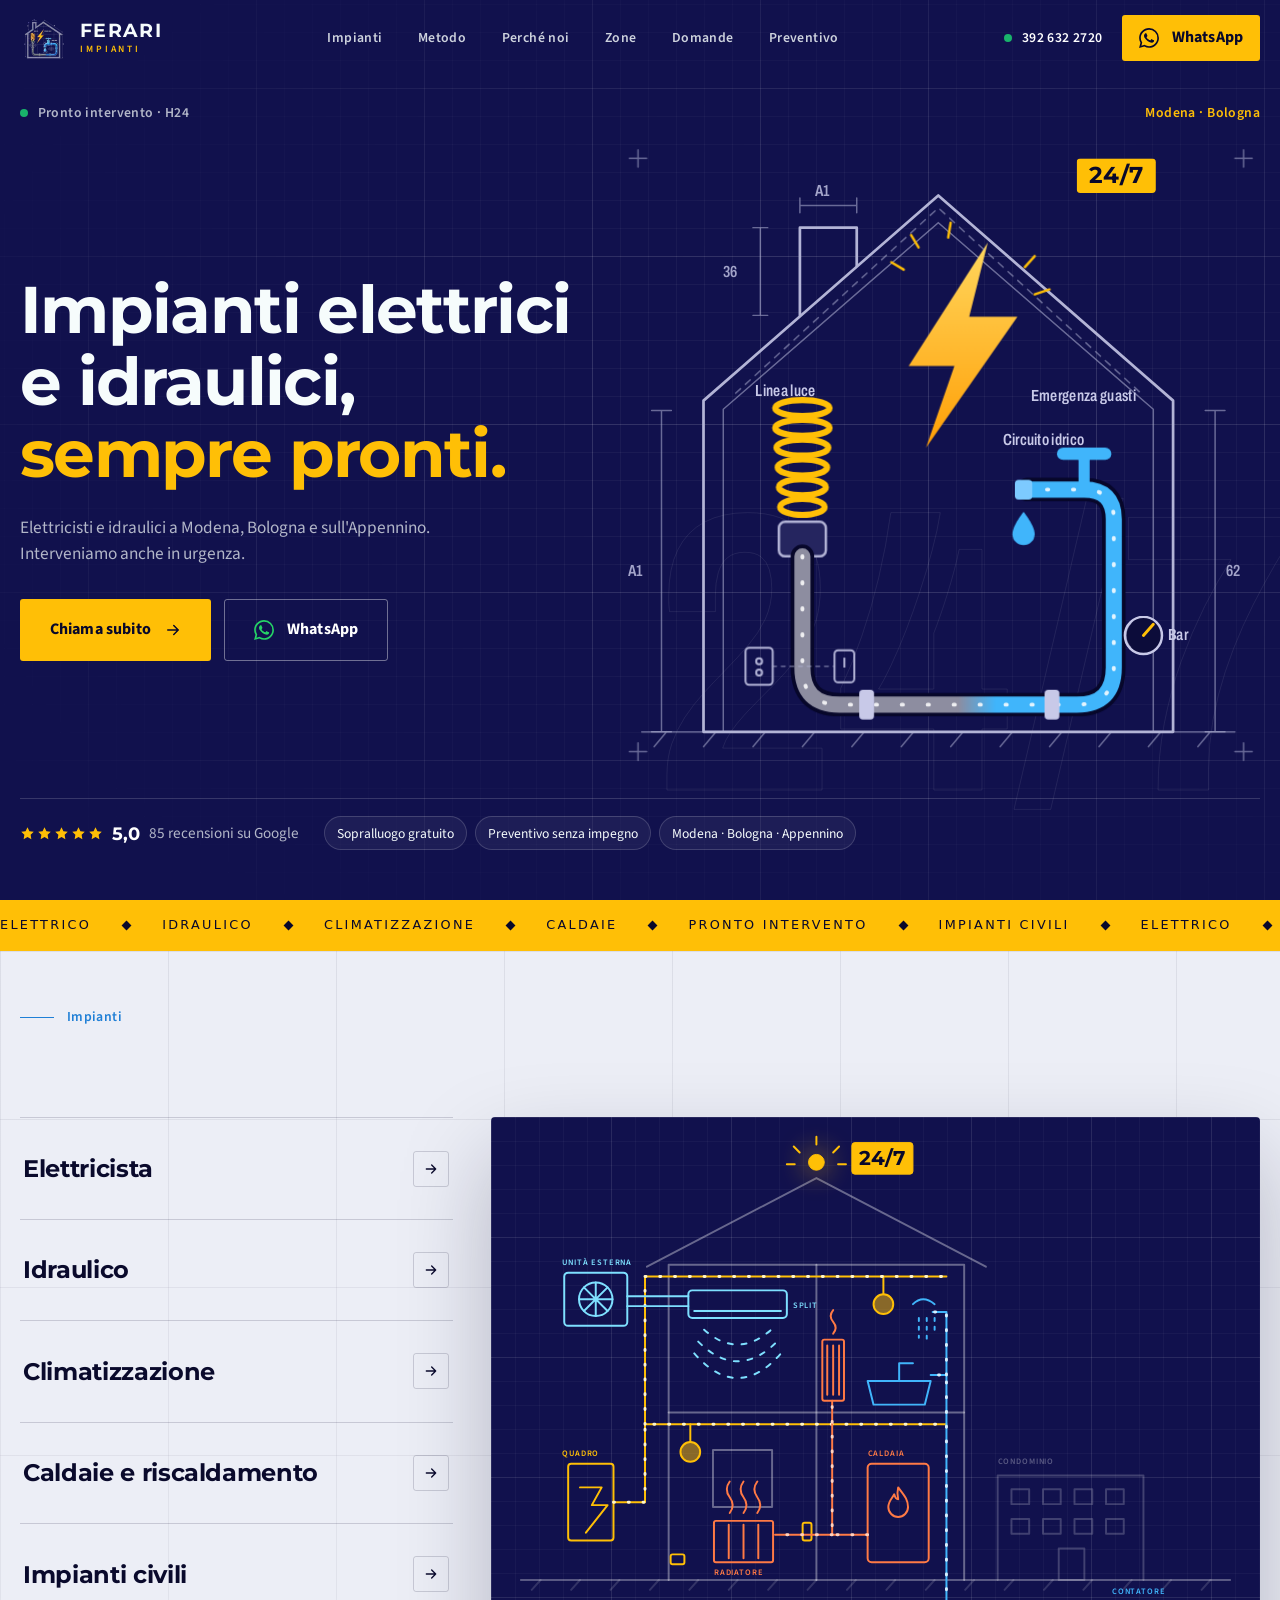
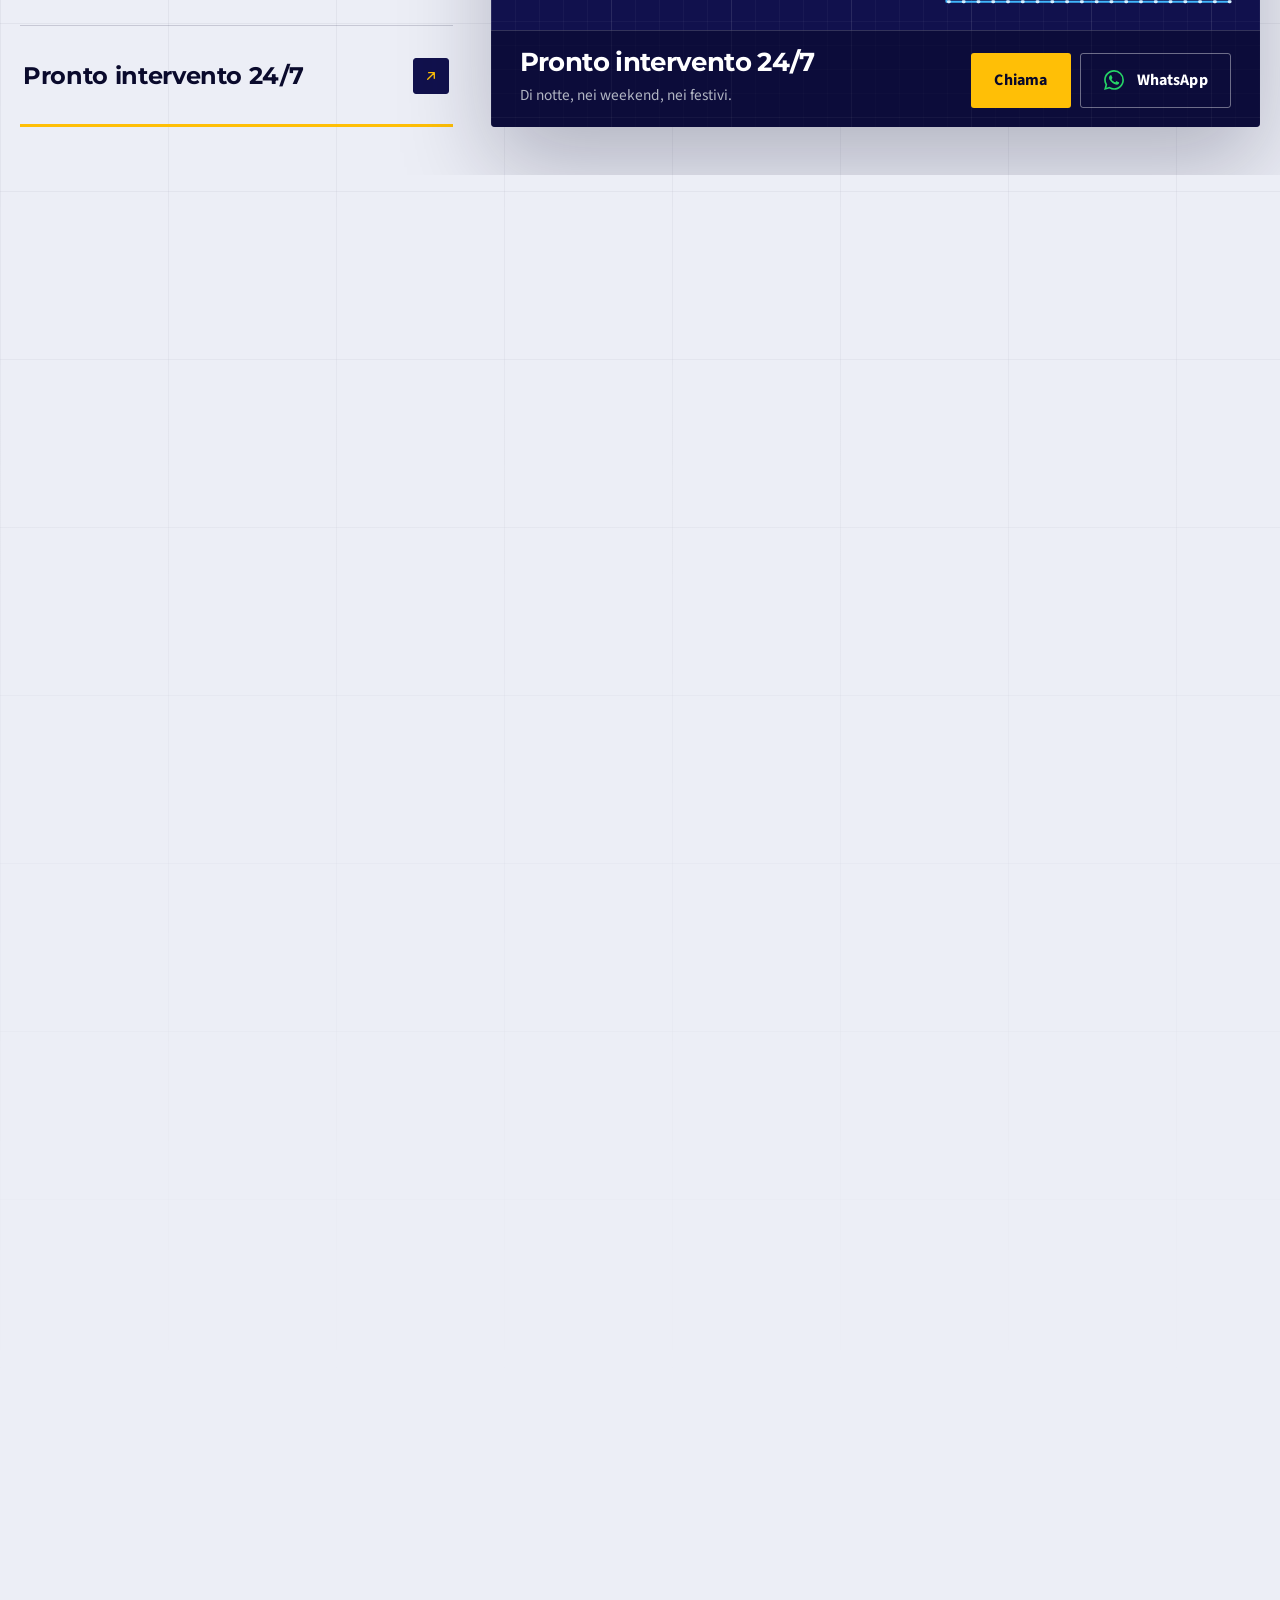
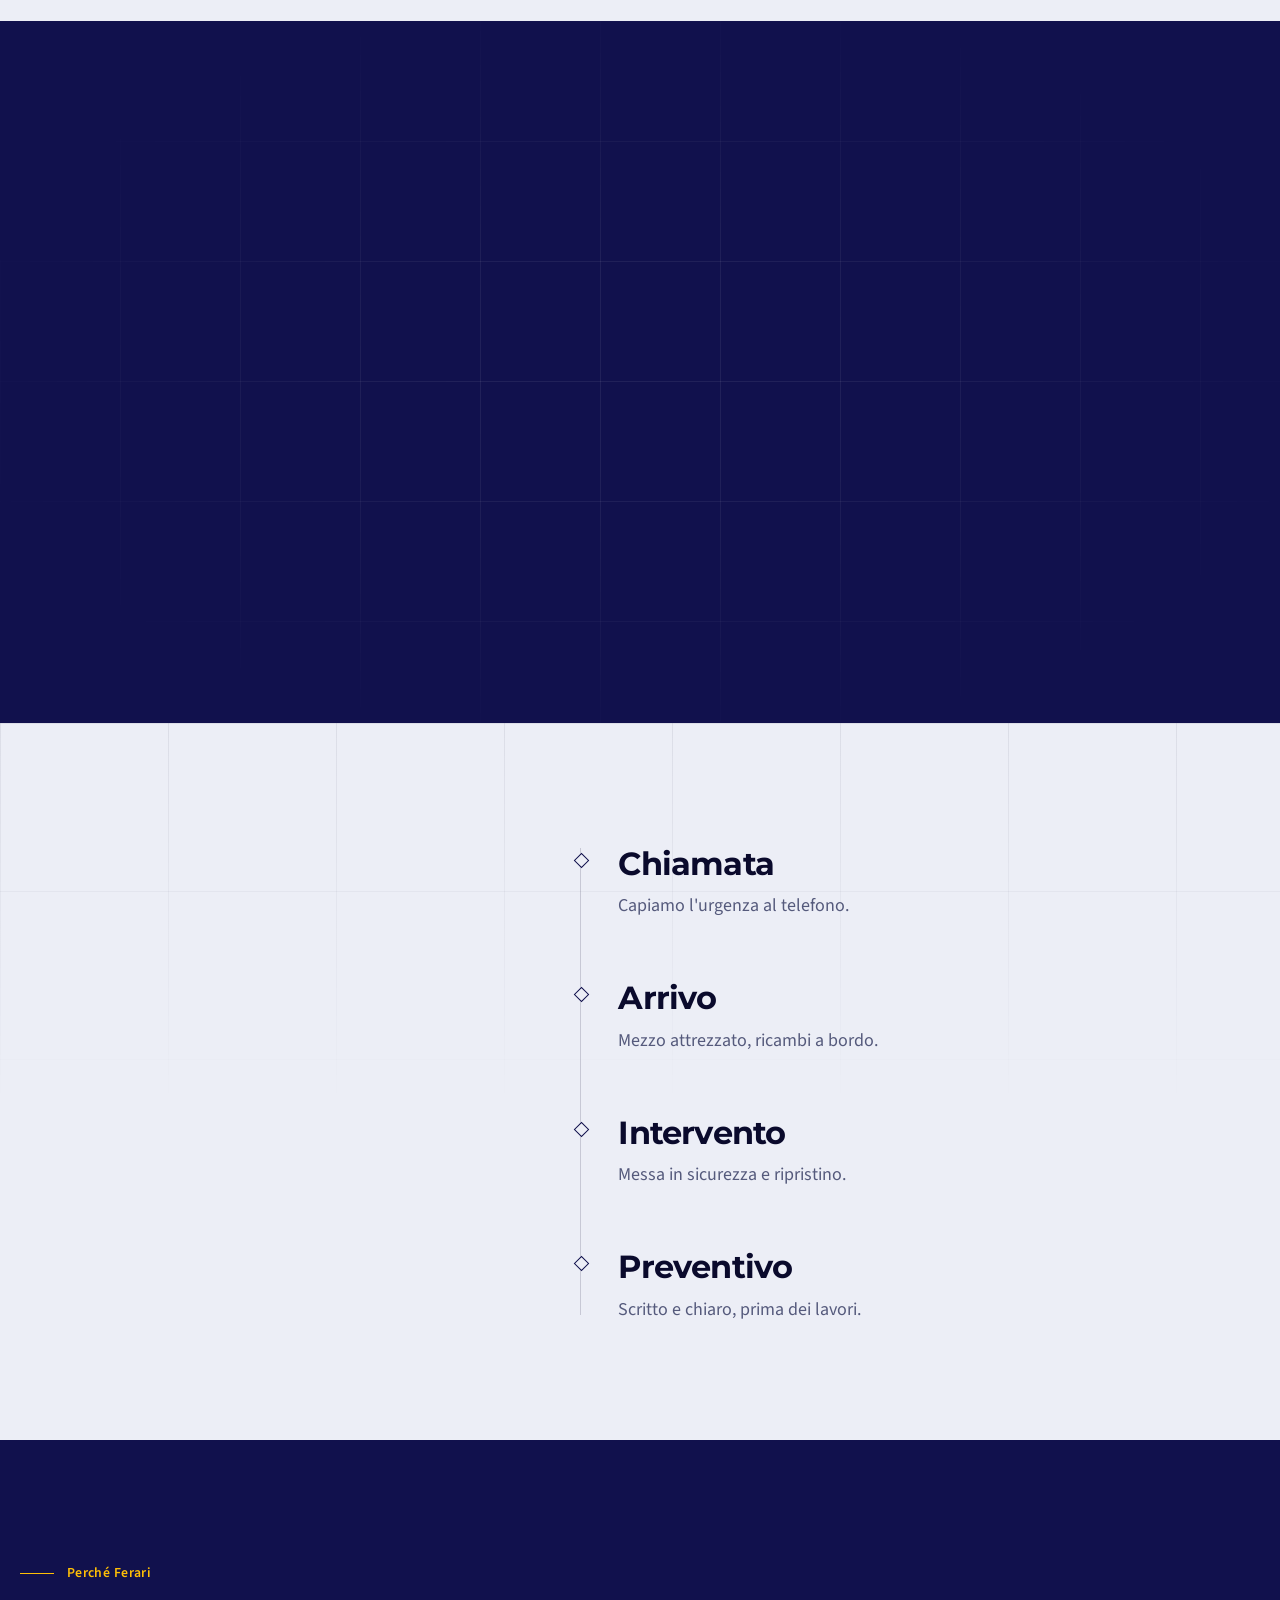
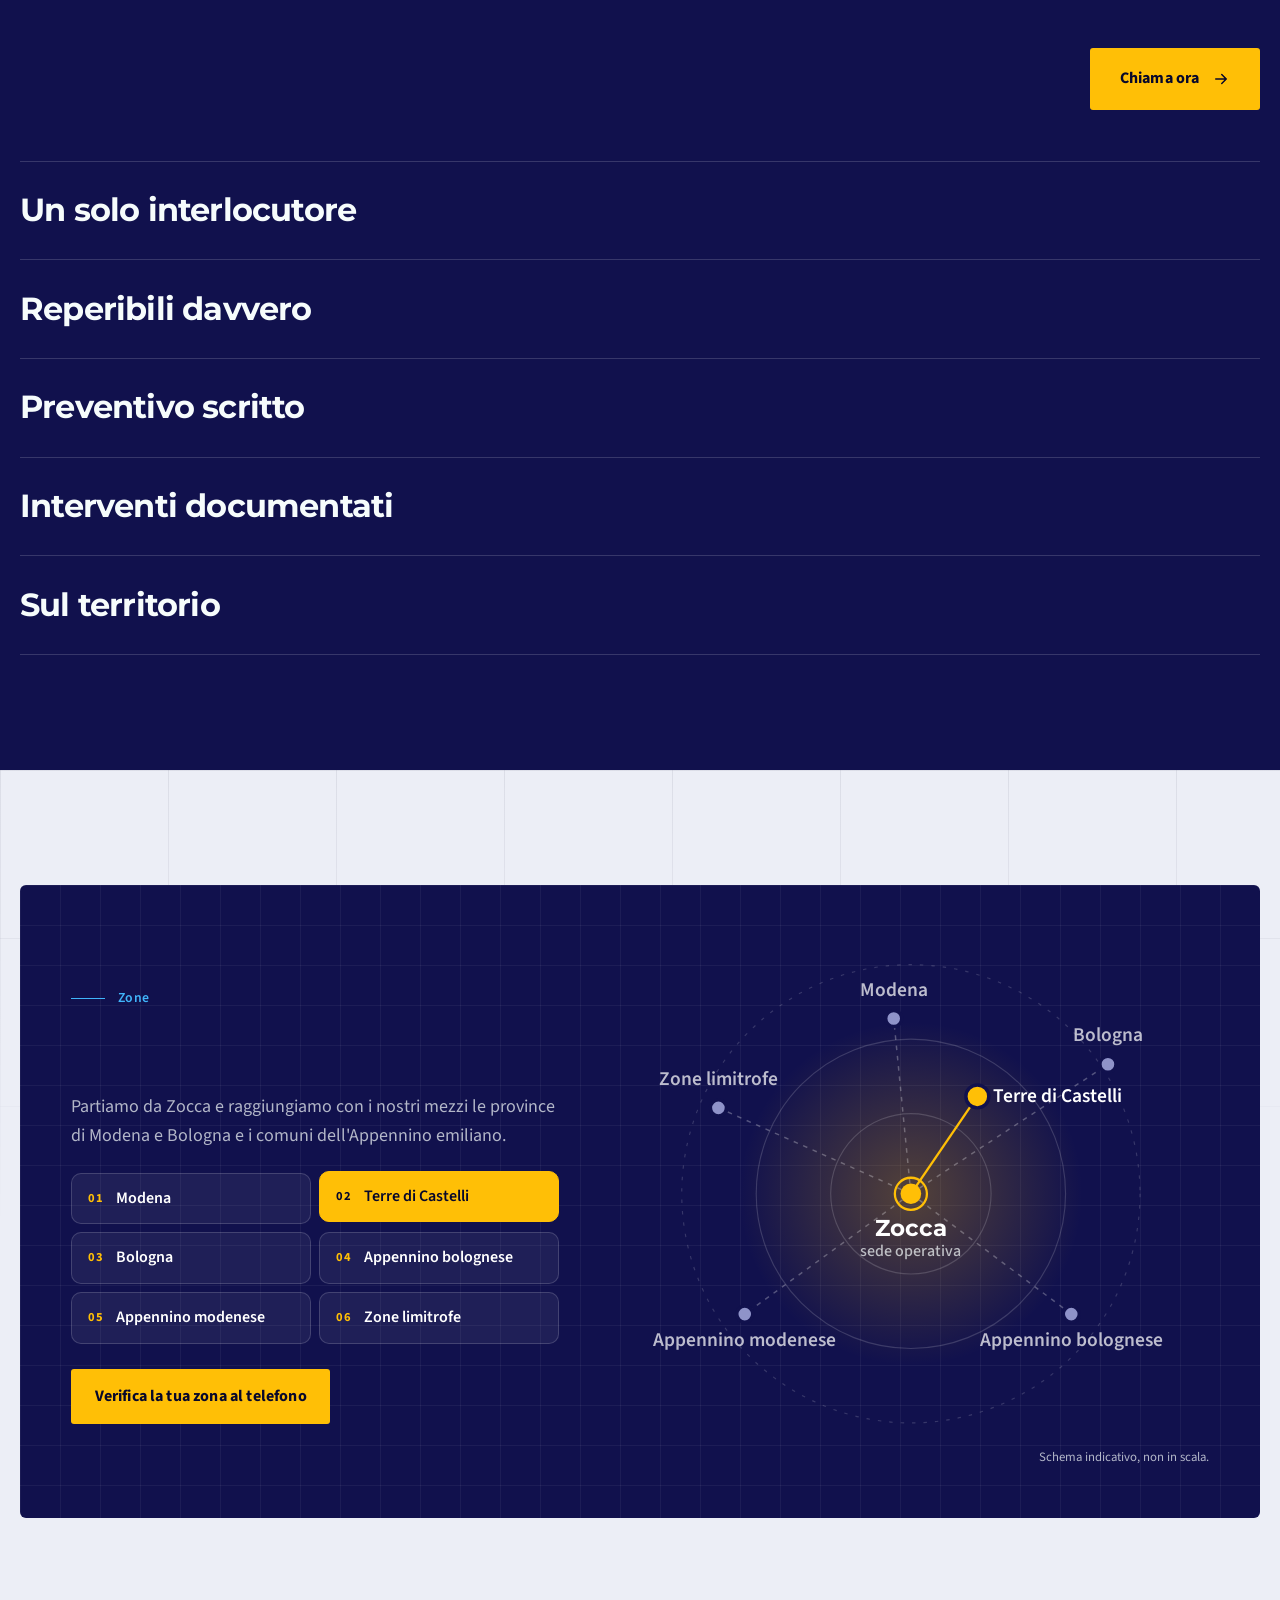
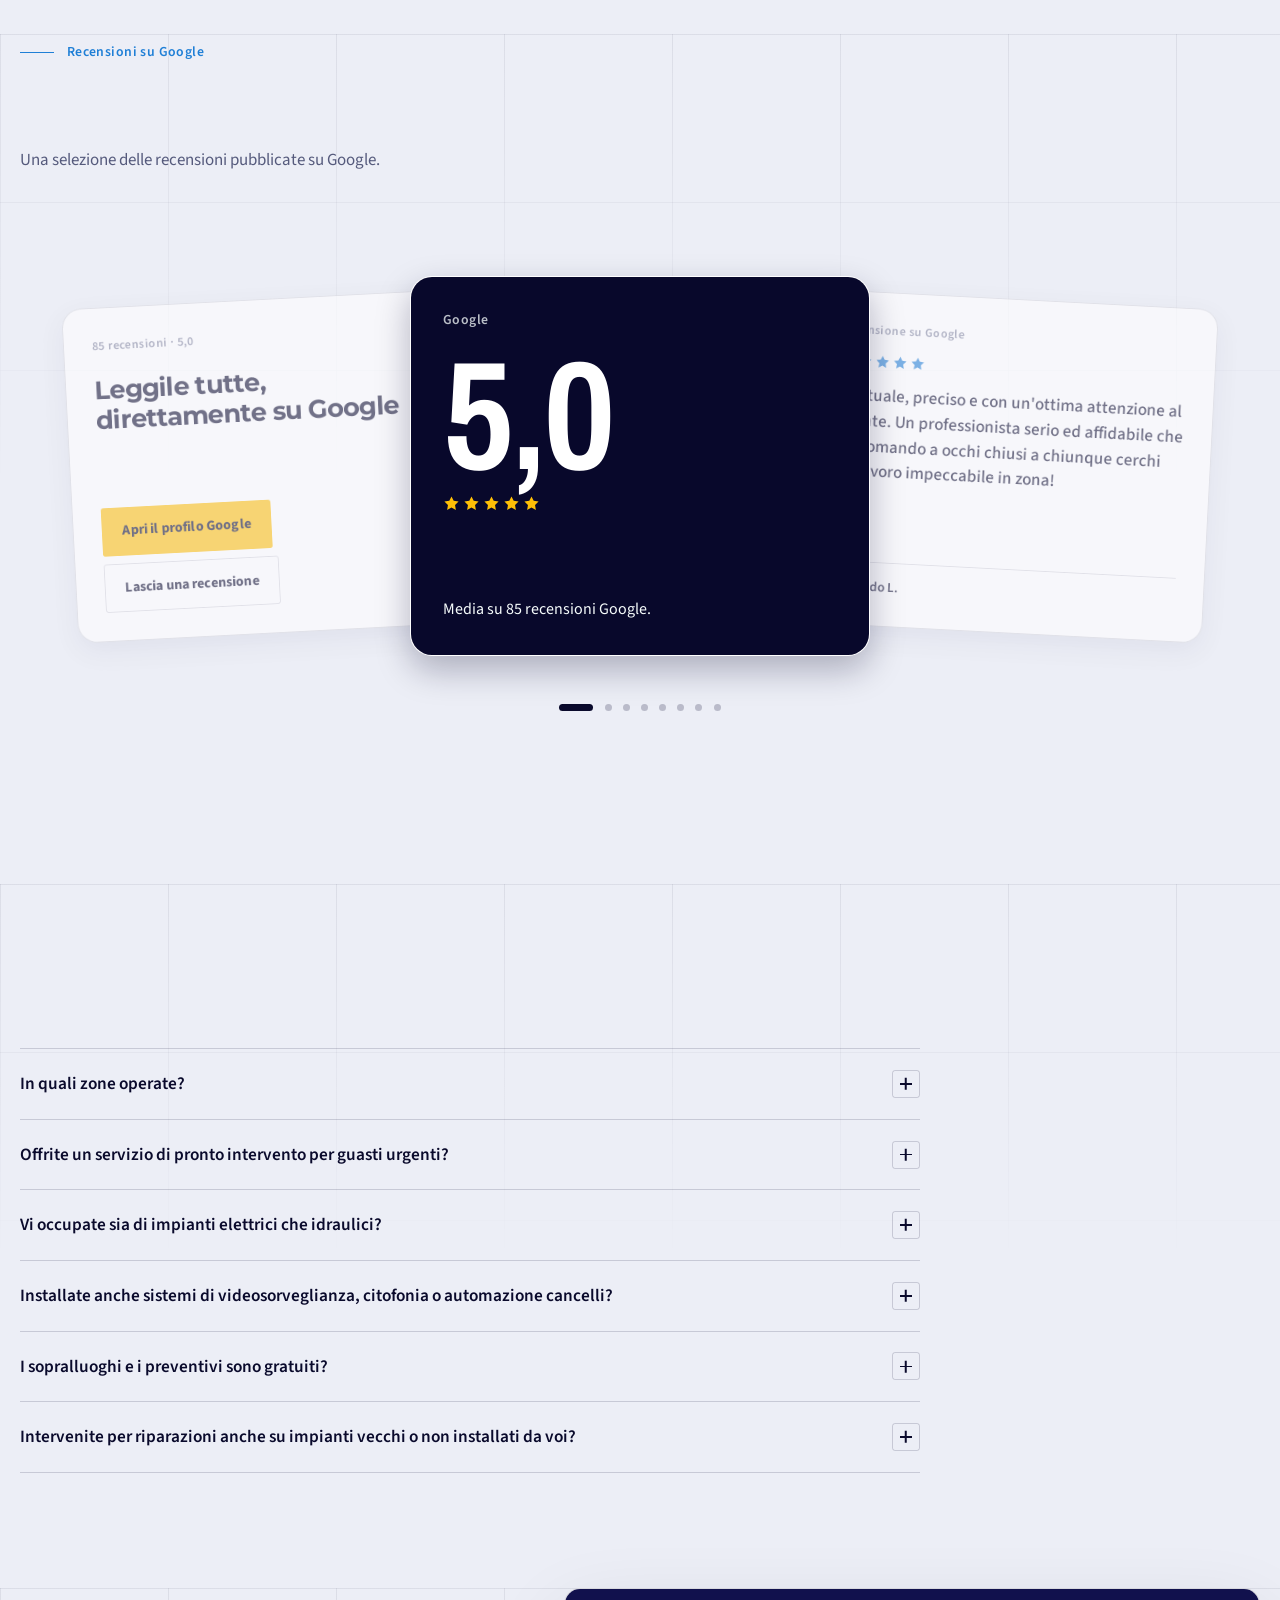
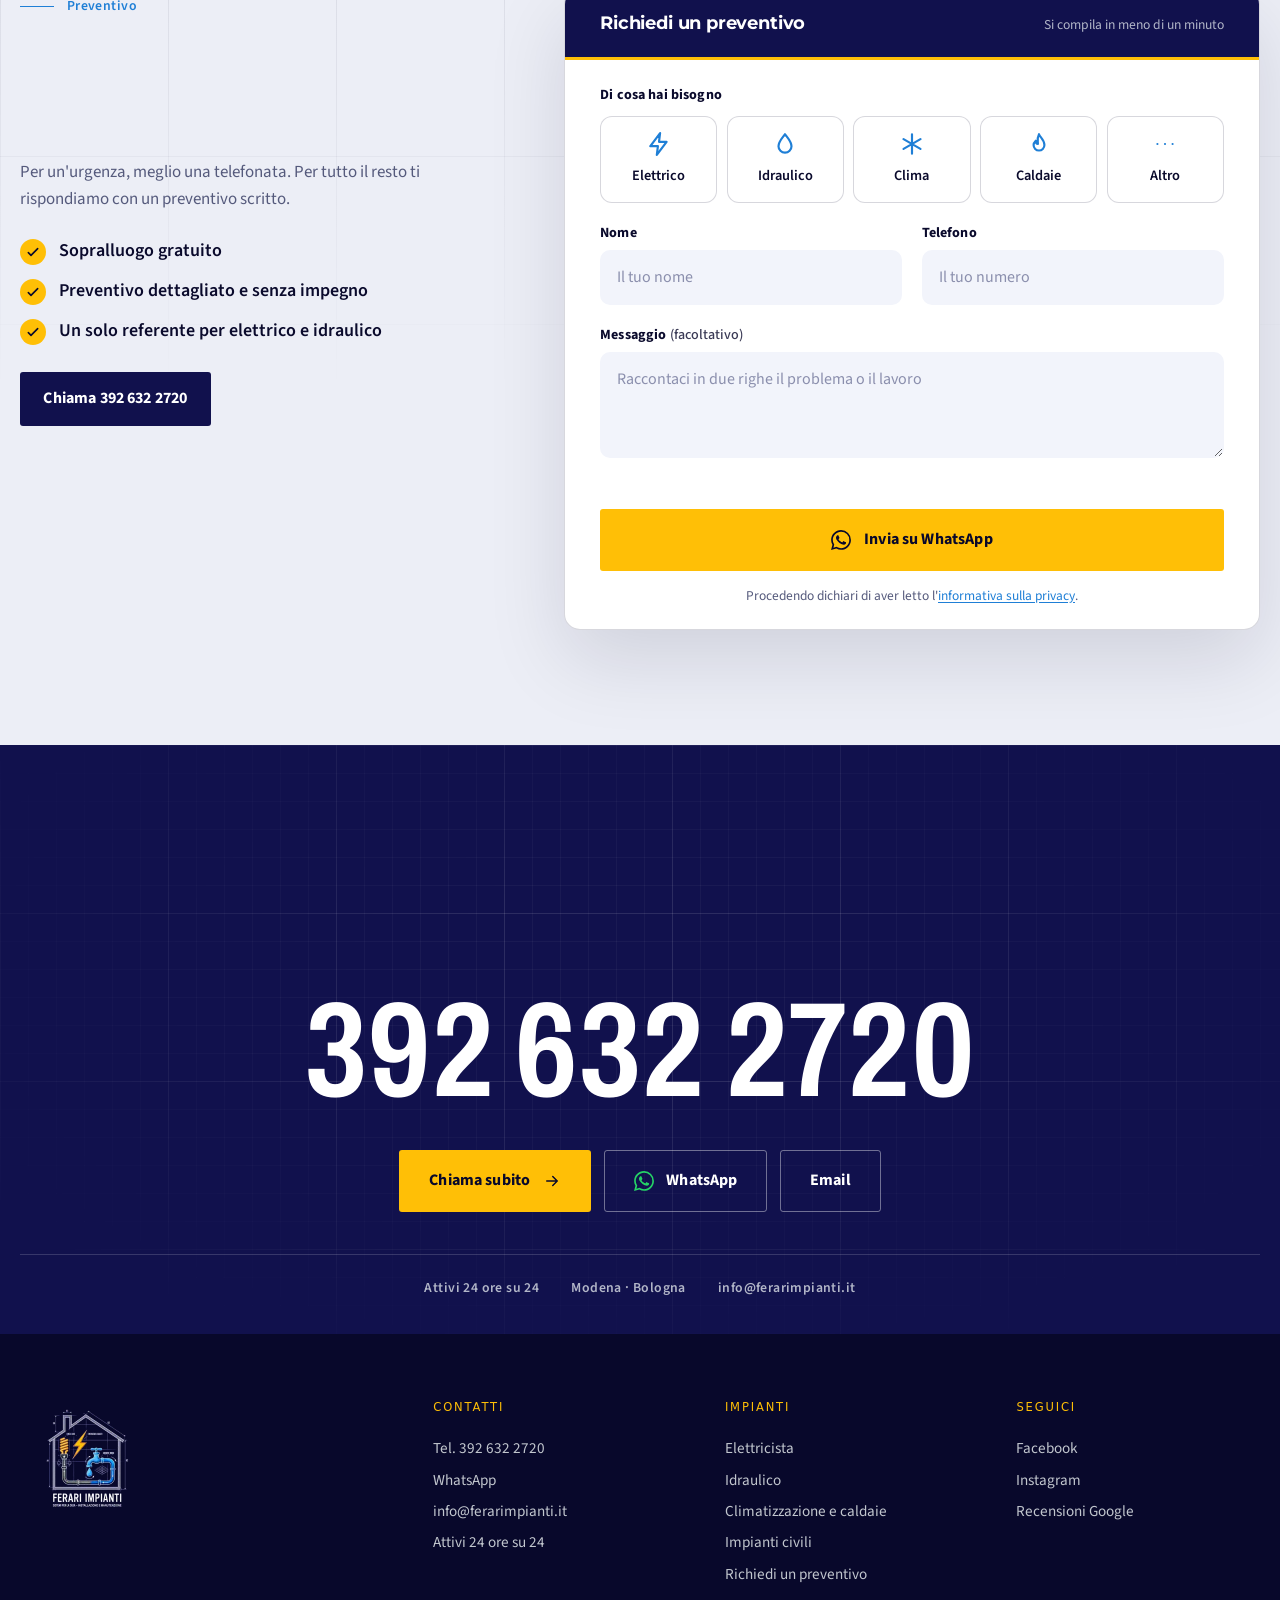
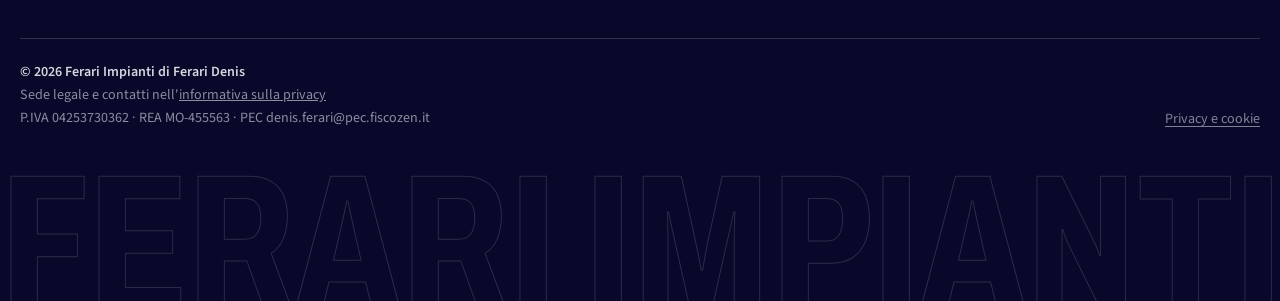
==== commit 8c99cb8e: "Font di riserva con le stesse misure: niente salto del titolo al caricamento" ====
--- a/index.html
+++ b/index.html
@@ -30,7 +30,7 @@
 <link rel="manifest" href="site.webmanifest">
 <link rel="preload" href="fonts/montserrat-var.woff2" as="font" type="font/woff2" crossorigin>
 <link rel="preload" href="fonts/source-sans-3-var.woff2" as="font" type="font/woff2" crossorigin>
-<style id="css-inline">@font-face{font-family:Montserrat;font-weight:100 900;font-display:swap;src:url(fonts/montserrat-var.woff2) format("woff2")}@font-face{font-family:Archivo;font-weight:100 900;font-stretch:62% 125%;font-display:swap;src:url(fonts/archivo-var.woff2) format("woff2")}@font-face{font-family:"Source Sans 3";font-weight:200 900;font-display:swap;src:url(fonts/source-sans-3-var.woff2) format("woff2")}:root{--navy: #11114d;--navy-deep: #08082b;--navy-2: #1a1a78;--paper: #eceef6;--paper-2: #e1e4f0;--white: #fff;--ink: #0a0a2c;--amber: #ffbf06;--amber-2: #ffd75e;--azure: #40b5fb;--azure-d: #1f7fd6;--heat: #ff7a45;--ok: #19b36b;--txt-d: #f6fcfc;--mut-d: rgba(246, 252, 252, .7);--mut-l: #555a7c;--line-d: rgba(255, 255, 255, .16);--line-l: rgba(10, 10, 44, .16);--max: 1280px;--header-h: 76px;--font-d: "Archivo", "Helvetica Neue", Arial, sans-serif;--font-t: "Source Sans 3", "Segoe UI", system-ui, -apple-system, Arial, sans-serif;--mono: "Source Sans 3", "Segoe UI", system-ui, Arial, sans-serif;--ease: cubic-bezier(.2, .8, .2, 1);--ease-io: cubic-bezier(.76, 0, .24, 1)}*,*:before,*:after{box-sizing:border-box}html{scroll-behavior:smooth;scroll-padding-top:calc(var(--header-h) + 8px);-webkit-text-size-adjust:100%}body{margin:0;font-family:var(--font-t);font-size:17px;line-height:1.6;color:var(--ink);background:var(--paper);-webkit-font-smoothing:antialiased;text-rendering:optimizeLegibility;overflow-x:hidden}img,svg{display:block;max-width:100%}a{color:inherit}button{font:inherit;color:inherit}h1,h2,h3,p{margin:0}::selection{background:var(--amber);color:var(--navy-deep)}:focus-visible{outline:2px solid var(--amber);outline-offset:4px}.skip{position:absolute;left:-999px;top:10px;z-index:5000;background:var(--amber);color:var(--navy-deep);padding:.6rem 1rem;font-weight:700}.skip:focus{left:10px}.wrap{width:min(var(--max),calc(100% - 2.5rem));margin-inline:auto}.mono{font-family:var(--mono);font-weight:500;font-size:.72rem;letter-spacing:.14em;text-transform:uppercase}.loader[hidden]{display:none!important}.loader{display:none}.js .loader{position:fixed;inset:0;z-index:4000;display:block}.l-panel{position:absolute;left:0;right:0;height:50.5%;background:var(--navy);transition:transform 1s var(--ease-io)}.l-panel.t{top:0}.l-panel.b{bottom:0}.l-panel:after{content:"";position:absolute;left:0;right:0;height:1px;background:#ffbf0600}.loader.is-done .l-panel.t{transform:translateY(-101%)}.loader.is-done .l-panel.b{transform:translateY(101%)}.l-grid{position:absolute;inset:0;opacity:.7;background-image:linear-gradient(rgba(255,255,255,.05) 1px,transparent 1px),linear-gradient(90deg,rgba(255,255,255,.05) 1px,transparent 1px);background-size:48px 48px;mask-image:radial-gradient(ellipse 60% 55% at 50% 50%,#000 20%,transparent 80%);-webkit-mask-image:radial-gradient(ellipse 60% 55% at 50% 50%,#000 20%,transparent 80%);transition:opacity .4s}.l-box{position:absolute;inset:0;display:grid;place-content:center;justify-items:center;gap:1.6rem;transition:opacity .4s}.loader.is-done .l-box,.loader.is-done .l-foot,.loader.is-done .l-grid{opacity:0}.l-house{width:min(300px,62vw);overflow:visible}.l-house .ln{fill:none;stroke:#b3b4d6;stroke-width:2;stroke-linecap:round;stroke-linejoin:round;stroke-dasharray:1;stroke-dashoffset:1;animation:draw 1.7s var(--ease) forwards}.l-house .bolt{fill:var(--amber);opacity:0;filter:drop-shadow(0 0 14px rgba(255,191,6,.85));animation:pop .6s .9s var(--ease) forwards,bob 2.2s 1.5s ease-in-out infinite;transform-box:fill-box;transform-origin:center}.l-house .drop{fill:var(--azure);opacity:0;filter:drop-shadow(0 0 14px rgba(64,181,251,.85));animation:pop .6s 1.1s var(--ease) forwards,bob 2.2s 1.7s ease-in-out infinite;transform-box:fill-box;transform-origin:center}@keyframes draw{to{stroke-dashoffset:0}}@keyframes pop{0%{opacity:0;transform:scale(.6)}to{opacity:1;transform:none}}@keyframes bob{0%,to{transform:translateY(0)}50%{transform:translateY(-7px)}}.l-brand{color:#f6fcfc8c;text-align:center}.l-foot{position:absolute;left:1.5rem;right:1.5rem;bottom:1.8rem;display:flex;justify-content:space-between;align-items:flex-end;color:#f6fcfc99;transition:opacity .4s}.l-pct{font-family:var(--font-d);font-weight:700;font-size:clamp(3.4rem,10vw,7rem);line-height:.8;color:var(--txt-d);font-variant-numeric:tabular-nums}.l-pct:after{content:"%";font-size:.4em;color:var(--amber);margin-left:.1em}.l-bar{position:absolute;left:0;right:0;bottom:0;height:4px;background:#ffffff1a}.l-bar i{display:block;height:100%;width:0;background:linear-gradient(90deg,var(--azure-d),var(--azure) 60%,var(--amber));box-shadow:0 0 16px #40b5fb99}body.is-loading{overflow:hidden}.cur{display:none}@media(hover:hover)and (pointer:fine){.has-cur,.has-cur a,.has-cur button,.has-cur summary{cursor:none}.has-cur .cur{display:block;position:fixed;left:0;top:0;z-index:4500;pointer-events:none;mix-blend-mode:difference;will-change:transform}.cur:before,.cur:after{content:"";position:absolute;background:#fff;transition:transform .3s var(--ease)}.cur:before{left:-16px;top:-.5px;width:32px;height:1px}.cur:after{top:-16px;left:-.5px;height:32px;width:1px}.cur b{position:absolute;left:-5px;top:-5px;width:10px;height:10px;border:1px solid #fff;border-radius:50%;transition:transform .35s var(--ease),background .2s}.cur.is-link b{transform:scale(3.4);background:#ffffff40}.cur.is-link:before{transform:scaleX(.3)}.cur.is-link:after{transform:scaleY(.3)}.cur.is-hide{opacity:0}}.header{position:fixed;inset:0 0 auto;z-index:900;height:var(--header-h);display:flex;align-items:center;transition:background .3s,box-shadow .3s}.header.is-scrolled{background:#08082bd6;backdrop-filter:blur(14px) saturate(1.3);-webkit-backdrop-filter:blur(14px) saturate(1.3);box-shadow:0 1px 0 var(--line-d)}.header-in{display:flex;align-items:center;justify-content:space-between;gap:1rem;width:min(var(--max),calc(100% - 2.5rem));margin-inline:auto}.brand{display:flex;align-items:center;gap:.75rem;text-decoration:none;color:var(--txt-d)}.brand img{width:44px;height:44px;border-radius:6px;object-fit:cover}.brand-name{font-family:var(--font-d);font-weight:700;font-size:1.5rem;letter-spacing:.08em;line-height:1;text-transform:uppercase}.brand-name small{display:block;font-family:var(--mono);font-weight:500;font-size:.6rem;letter-spacing:.34em;color:var(--amber);margin-top:.3rem}.nav{display:none;gap:2.2rem}.nav a{color:#f6fcfcd1;text-decoration:none;padding:.4rem 0;position:relative}.nav a i{font-style:normal;color:var(--amber);margin-right:.45em}.nav a:after{content:"";position:absolute;left:0;bottom:0;height:1px;width:100%;background:var(--amber);transform:scaleX(0);transform-origin:left;transition:transform .4s var(--ease)}.nav a:hover:after{transform:scaleX(1)}.nav a:hover{color:#fff}.h-call{display:none;align-items:center;gap:1.2rem}.h-tel{display:inline-flex;align-items:center;gap:.6rem;color:#fff;text-decoration:none}.h-tel .live-dot{margin:0}.menu-btn{width:46px;height:46px;border:1px solid var(--line-d);background:#ffffff0d;display:grid;place-items:center;color:#fff;border-radius:3px}.menu-btn svg{width:22px;height:22px}@media(min-width:1020px){.nav,.h-call{display:flex}.menu-btn{display:none}}.live-dot{display:inline-block;width:8px;height:8px;border-radius:50%;background:var(--ok);box-shadow:0 0 #19b36b99;animation:ping 2s infinite;flex:none}@keyframes ping{70%{box-shadow:0 0 0 10px #19b36b00}to{box-shadow:0 0 #19b36b00}}.btn{position:relative;isolation:isolate;overflow:hidden;display:inline-flex;align-items:center;justify-content:center;gap:.8rem;min-height:54px;padding:.85rem 1.4rem;border:1px solid transparent;border-radius:3px;font-family:var(--mono);font-weight:500;font-size:.8rem;letter-spacing:.1em;text-transform:uppercase;text-decoration:none;cursor:pointer;transition:color .35s,border-color .35s,transform .2s}.btn:before{content:"";position:absolute;inset:0;z-index:-1;transform:translateY(101%);transition:transform .5s var(--ease)}.btn:hover:before{transform:none}.btn .arr{width:18px;height:18px;flex:none;transition:transform .4s var(--ease)}.btn:hover .arr{transform:translate(5px)}.btn svg{flex:none}.btn-amber{background:var(--amber);color:var(--navy-deep)}.btn-amber:before{background:#fff}.btn-line{background:transparent;color:#fff;border-color:#fff6}.btn-line:before{background:#fff}.btn-line:hover{color:var(--navy-deep);border-color:#fff}.btn-ink{background:var(--navy);color:#fff}.btn-ink:before{background:var(--amber)}.btn-ink:hover{color:var(--navy-deep)}.btn-sm{min-height:44px;padding:.55rem 1rem;font-size:.72rem}.btn-lg{min-height:62px;padding:1rem 1.8rem;font-size:.88rem}.drawer{position:fixed;inset:0;z-index:1200;background:var(--navy-deep);color:#fff;padding:1.25rem;display:flex;flex-direction:column;clip-path:inset(0 0 100% 0);visibility:hidden;transition:clip-path .7s var(--ease-io),visibility 0s .7s}.drawer.is-open{clip-path:inset(0);visibility:visible;transition:clip-path .7s var(--ease-io),visibility 0s}.drawer-top{display:flex;align-items:center;justify-content:space-between;height:56px}.drawer nav{margin:2rem 0 auto;display:grid}.drawer nav a{display:flex;align-items:baseline;gap:1rem;font-family:var(--font-d);font-weight:700;font-size:clamp(2.6rem,12vw,3.6rem);text-transform:uppercase;text-decoration:none;line-height:1.05;padding:.3rem 0;border-bottom:1px solid var(--line-d)}.drawer nav a i{font-family:var(--mono);font-style:normal;font-size:.75rem;color:var(--amber);letter-spacing:.1em}.drawer-actions{display:grid;gap:.7rem;padding-bottom:max(.5rem,env(safe-area-inset-bottom))}.hero{position:relative;min-height:100svh;display:flex;flex-direction:column;background:var(--navy);color:var(--txt-d);overflow:hidden;isolation:isolate;padding:calc(var(--header-h) + 1.6rem) 0 0}.hero-grid{position:absolute;inset:-80px;z-index:-3;will-change:transform;background-image:linear-gradient(rgba(255,255,255,.1) 1px,transparent 1px),linear-gradient(90deg,rgba(255,255,255,.1) 1px,transparent 1px),linear-gradient(rgba(255,255,255,.045) 1px,transparent 1px),linear-gradient(90deg,rgba(255,255,255,.045) 1px,transparent 1px);background-size:168px 168px,168px 168px,28px 28px,28px 28px;mask-image:radial-gradient(ellipse 90% 80% at 65% 48%,#000 22%,transparent 78%);-webkit-mask-image:radial-gradient(ellipse 90% 80% at 65% 48%,#000 22%,transparent 78%)}.orb{position:absolute;border-radius:50%;filter:blur(90px);z-index:-2;pointer-events:none}.orb-a{width:44vw;height:44vw;max-width:620px;max-height:620px;right:-6vw;top:4vw;background:radial-gradient(circle,rgba(255,191,6,.22),transparent 68%);animation:drift 14s ease-in-out infinite alternate}.orb-b{width:40vw;height:40vw;max-width:560px;max-height:560px;left:-12vw;bottom:-8vw;background:radial-gradient(circle,rgba(64,181,251,.22),transparent 68%);animation:drift 17s ease-in-out infinite alternate-reverse}@keyframes drift{to{transform:translate3d(3vw,2vw,0) scale(1.08)}}.hero-mark{position:absolute;z-index:-1;right:-1vw;bottom:5.5rem;font-family:var(--font-d);font-weight:700;font-size:clamp(12rem,31vw,31rem);line-height:.78;color:transparent;-webkit-text-stroke:1.5px rgba(255,255,255,.11);user-select:none;pointer-events:none;will-change:transform}.hero-top{display:flex;justify-content:space-between;gap:1rem;color:var(--mut-d)}.hero-top span{display:inline-flex;align-items:center;gap:.6rem}.hero-top .amb{color:var(--amber)}.hero-body{flex:1;display:grid;gap:2rem;align-items:center;padding:2.2rem 0 2.8rem}@media(min-width:1000px){.hero-body{grid-template-columns:1.12fr .88fr;gap:1rem}}.hero h1{font-family:var(--font-d);font-weight:700;text-transform:uppercase;font-size:clamp(3.3rem,min(8.4vw,11.6vh),7.4rem);line-height:.86;letter-spacing:-.005em;margin:0 0 1.6rem}.hero h1 .acc{color:var(--amber)}.w{display:inline-block;overflow:hidden;vertical-align:top;padding-bottom:.08em;margin-bottom:-.08em}.w>span{display:inline-block;transform:translateY(110%)}.no-js .w>span{transform:none}.in .w>span,body.is-ready .hero .w>span{animation:rise 1s var(--ease) forwards;animation-delay:calc(var(--i, 0) * 70ms + .1s)}@keyframes rise{to{transform:none}}.lead{font-size:clamp(1.02rem,1.6vw,1.2rem);color:var(--mut-d);max-width:33rem}.hero-actions{display:flex;flex-wrap:wrap;gap:.8rem;margin:2rem 0 0}.fade{opacity:0;transform:translateY(22px)}body.is-ready .fade{animation:fadeup .9s var(--ease) forwards;animation-delay:calc(var(--d, 0) * 1ms + .6s)}@keyframes fadeup{to{opacity:1;transform:none}}.no-js .fade{opacity:1;transform:none}.hero-foot{display:grid;grid-template-columns:repeat(3,1fr);border-top:1px solid var(--line-d)}.hero-foot div{padding:1.1rem 1rem 1.3rem 0;border-right:1px solid var(--line-d);color:var(--mut-d);font-size:.82rem}.hero-foot div+div{padding-left:1.1rem}.hero-foot div:last-child{border-right:0}.hero-foot b{display:block;font-family:var(--font-d);font-weight:700;font-size:clamp(1.15rem,2.4vw,1.7rem);text-transform:uppercase;letter-spacing:.03em;color:#fff;line-height:1.05;margin-bottom:.2rem}@media(max-width:640px){.hero-foot div{font-size:.72rem;padding-right:.5rem}.hero-foot div+div{padding-left:.7rem}.hero-top .hide-s{display:none}}.blueprint{width:min(100%,580px);margin-inline:auto;transform-style:preserve-3d;transform:perspective(1400px) rotateY(calc(var(--px, 0) * 5deg)) rotateX(calc(var(--py, 0) * -4deg));transition:transform .5s var(--ease)}.blueprint svg{width:100%;height:auto;overflow:visible}.bp-line{fill:none;stroke:#b3b4d6;stroke-width:2.2;stroke-linecap:round;stroke-linejoin:round}.bp-thin{fill:none;stroke:#b3b4d68c;stroke-width:1.2;stroke-linecap:round}.bp-txt{font-family:var(--font-d);font-weight:600;font-size:13px;letter-spacing:.1em;fill:#c8c9e8;text-transform:uppercase}.bp-num{font-family:var(--font-d);font-weight:600;font-size:13px;fill:#c8c9e8cc}.draw{stroke-dasharray:1;stroke-dashoffset:1}body.is-ready .draw{animation:draw 1.9s var(--ease) forwards;animation-delay:calc(var(--d, 0) * 1ms + .45s)}.no-js .draw{stroke-dashoffset:0}.bp-pop{opacity:0;transform-origin:center;transform-box:fill-box}body.is-ready .bp-pop{animation:pop .9s var(--ease) forwards;animation-delay:calc(var(--d, 0) * 1ms + .9s)}.no-js .bp-pop{opacity:1}.bolt-glow{animation:pulse 2.6s ease-in-out infinite;transform-origin:center;transform-box:fill-box;filter:drop-shadow(0 0 12px rgba(255,191,6,.7))}@keyframes pulse{0%,to{filter:drop-shadow(0 0 8px rgba(255,191,6,.55))}50%{filter:drop-shadow(0 0 26px rgba(255,191,6,.95))}}.flow{fill:none;stroke:#fff;stroke-opacity:.85;stroke-width:3.2;stroke-linecap:round;stroke-dasharray:1 20;animation:flow 1.1s linear infinite}@keyframes flow{to{stroke-dashoffset:-21}}.drop-fall{animation:fall 2.4s cubic-bezier(.5,0,.9,.6) infinite;transform-box:fill-box}@keyframes fall{0%{transform:translateY(-4px) scale(.6);opacity:0}12%{opacity:1;transform:none}80%{opacity:1}to{transform:translateY(58px);opacity:0}}.ripple{fill:none;stroke:var(--azure);stroke-width:1.5;opacity:0;transform-box:fill-box;transform-origin:center;animation:ripple 2.4s ease-out infinite}@keyframes ripple{0%,74%{opacity:0;transform:scale(.3)}80%{opacity:.9}to{opacity:0;transform:scale(1.6)}}.ticker{background:var(--amber);color:var(--navy-deep);overflow:hidden}.ticker-track{display:flex;width:max-content;animation:marquee 42s linear infinite}.ticker:hover .ticker-track{animation-play-state:paused}.ticker-set{display:flex;align-items:center;flex:none}.ticker-set span{font-family:var(--mono);font-weight:500;font-size:.8rem;letter-spacing:.18em;text-transform:uppercase;padding:.95rem 0;white-space:nowrap}.ticker-set i{display:block;width:7px;height:7px;margin:0 2rem;background:var(--navy-deep);transform:rotate(45deg);flex:none}@keyframes marquee{to{transform:translate(-50%)}}.section{position:relative;padding:clamp(4.5rem,9vw,8.5rem) 0}.paper{background:var(--paper)}.paper:before{content:"";position:absolute;inset:0;pointer-events:none;background-image:linear-gradient(var(--line-l) 1px,transparent 1px),linear-gradient(90deg,var(--line-l) 1px,transparent 1px);background-size:168px 168px;opacity:.45;mask-image:linear-gradient(#000,transparent 55%);-webkit-mask-image:linear-gradient(#000,transparent 55%)}.dark{background:var(--navy);color:var(--txt-d)}.section>.wrap{position:relative}.eyebrow{display:inline-flex;align-items:center;gap:.8rem;color:var(--azure-d)}.eyebrow:before{content:"";width:34px;height:1px;background:currentColor}.dark .eyebrow{color:var(--amber)}.h2{font-family:var(--font-d);font-weight:700;text-transform:uppercase;font-size:clamp(2.6rem,6.8vw,5.6rem);line-height:.9;letter-spacing:-.004em;margin-top:1rem}.h2 em{font-style:normal;color:var(--azure-d)}.dark .h2 em{color:var(--amber)}.sub{margin-top:1.2rem;max-width:36rem;color:var(--mut-l);font-size:1.06rem}.dark .sub{color:var(--mut-d)}.head{margin-bottom:clamp(2.4rem,5vw,4rem)}.head-split{display:grid;gap:1.2rem;align-items:end}@media(min-width:900px){.head-split{grid-template-columns:1.3fr .7fr}.head-split .sub{margin-top:0;justify-self:end}}.js .rv{opacity:0;transform:translateY(32px);transition:opacity .9s var(--ease),transform .9s var(--ease);transition-delay:calc(var(--d, 0) * 1ms)}.js .rv.in{opacity:1;transform:none}.lab{display:grid;gap:1.4rem}@media(min-width:1000px){.lab{grid-template-columns:.72fr 1.28fr;gap:2.4rem;align-items:start}}.sys-list{border-top:1px solid var(--line-l)}.sys-btn{position:relative;display:grid;grid-template-columns:2.4rem 1fr auto;gap:.6rem;align-items:center;width:100%;padding:1rem .2rem;text-align:left;background:none;border:0;border-bottom:1px solid var(--line-l);cursor:pointer;color:var(--ink)}.sys-btn .n{font-family:var(--mono);font-size:.72rem;color:var(--mut-l);letter-spacing:.08em}.sys-btn .t{font-family:var(--font-d);font-weight:700;text-transform:uppercase;font-size:clamp(1.7rem,2.8vw,2.3rem);line-height:1;transition:transform .45s var(--ease),color .3s}.sys-btn .d{display:block;font-family:var(--font-t);font-weight:400;font-size:.86rem;text-transform:none;letter-spacing:0;color:var(--mut-l);margin-top:.3rem}.sys-btn .a{width:36px;height:36px;border:1px solid var(--line-l);display:grid;place-items:center;border-radius:3px;transition:background .3s,color .3s,border-color .3s,transform .4s var(--ease)}.sys-btn .a svg{width:16px;height:16px}.sys-btn:before{content:"";position:absolute;left:0;bottom:-1px;height:3px;width:100%;background:var(--amber);transform:scaleX(0);transform-origin:left;transition:transform .6s var(--ease)}.sys-btn[aria-selected=true]:before{transform:scaleX(1)}.sys-btn[aria-selected=true] .t{transform:translate(8px)}.sys-btn[aria-selected=true] .a{background:var(--navy);color:var(--amber);border-color:var(--navy)}.sys-btn[aria-selected=true] .a svg{transform:rotate(-45deg)}.sys-btn .a svg{transition:transform .4s var(--ease)}.sys-view{position:relative;background:var(--navy);color:var(--txt-d);border-radius:4px;overflow:hidden;box-shadow:0 40px 90px #0a0a2c40}.sys-view:before{content:"";position:absolute;inset:0;background-image:linear-gradient(rgba(255,255,255,.07) 1px,transparent 1px),linear-gradient(90deg,rgba(255,255,255,.07) 1px,transparent 1px),linear-gradient(rgba(255,255,255,.035) 1px,transparent 1px),linear-gradient(90deg,rgba(255,255,255,.035) 1px,transparent 1px);background-size:120px 120px,120px 120px,24px 24px,24px 24px;pointer-events:none}.sys-tag{position:absolute;left:1rem;top:.9rem;z-index:1;color:var(--mut-d);display:flex;align-items:center;gap:.6rem}.sys-svg{position:relative;width:100%;height:auto}.sys-info{position:relative;padding:1.2rem 1.4rem 1.5rem;border-top:1px solid var(--line-d);display:grid;gap:1rem;background:#08082b8c}@media(min-width:720px){.sys-info{grid-template-columns:1fr auto;align-items:end;padding:1.4rem 1.8rem 1.6rem}}.sys-info h3{font-family:var(--font-d);font-weight:700;text-transform:uppercase;font-size:clamp(1.8rem,3vw,2.6rem);line-height:1;color:#fff;margin-bottom:.45rem}.sys-info p{color:var(--mut-d);font-size:.96rem;max-width:36rem}.sys-info.swap h3,.sys-info.swap p{animation:swapIn .6s var(--ease)}@keyframes swapIn{0%{opacity:0;transform:translateY(10px)}to{opacity:1;transform:none}}.sys-svg .part{fill:none;stroke:#fff3;stroke-width:2;stroke-linecap:round;stroke-linejoin:round;transition:stroke .5s,fill .5s,filter .5s,opacity .5s}.sys-svg .wall{stroke:#ffffff5c}.sys-svg .lbl{font-family:var(--mono);font-size:9.5px;letter-spacing:.12em;fill:#ffffff4d;text-transform:uppercase;transition:fill .5s}.sys-svg .fx{fill:none;stroke-width:3;stroke-linecap:round;stroke-dasharray:1 14;opacity:0;transition:opacity .5s;animation:flow 1s linear infinite}.sys-svg .fill-a{fill:#fff0}.lab[data-active=el] .p-el,.lab[data-active=pi] .p-el{stroke:var(--amber);filter:drop-shadow(0 0 7px rgba(255,191,6,.65))}.lab[data-active=el] .l-el,.lab[data-active=pi] .l-el{fill:var(--amber)}.lab[data-active=el] .fx-el,.lab[data-active=pi] .fx-el{opacity:1;stroke:#fff6c9}.lab[data-active=el] .bulb,.lab[data-active=pi] .bulb{fill:#ffbf0680}.lab[data-active=id] .p-id,.lab[data-active=pi] .p-id{stroke:var(--azure);filter:drop-shadow(0 0 7px rgba(64,181,251,.65))}.lab[data-active=id] .l-id,.lab[data-active=pi] .l-id{fill:var(--azure)}.lab[data-active=id] .fx-id,.lab[data-active=pi] .fx-id{opacity:1;stroke:#d6f0ff}.lab[data-active=cl] .p-cl,.lab[data-active=pi] .p-cl{stroke:#7ee0ff;filter:drop-shadow(0 0 7px rgba(126,224,255,.6))}.lab[data-active=cl] .l-cl,.lab[data-active=pi] .l-cl{fill:#7ee0ff}.lab[data-active=cl] .air,.lab[data-active=pi] .air{opacity:1;animation:airf 2.2s linear infinite}.sys-svg .air{stroke-dasharray:5 9;opacity:0}@keyframes airf{to{stroke-dashoffset:-28}}.lab[data-active=ca] .p-ca,.lab[data-active=pi] .p-ca{stroke:var(--heat);filter:drop-shadow(0 0 7px rgba(255,122,69,.6))}.lab[data-active=ca] .l-ca,.lab[data-active=pi] .l-ca{fill:var(--heat)}.lab[data-active=ca] .fx-ca,.lab[data-active=pi] .fx-ca{opacity:1;stroke:#ffd2bf}.lab[data-active=ca] .heat,.lab[data-active=pi] .heat{opacity:1;animation:rise-heat 2.4s ease-in infinite}.sys-svg .heat{opacity:0;stroke:var(--heat)}@keyframes rise-heat{0%{transform:translateY(8px);opacity:0}30%{opacity:.9}to{transform:translateY(-16px);opacity:0}}.lab[data-active=ci] .p-ci{stroke:#fff;fill:#ffffff0f}.lab[data-active=ci] .wall{stroke:#fff}.lab[data-active=ci] .l-ci{fill:#fff}.sys-svg .beacon{fill:#ffffff26;stroke:#ffffff40;transition:fill .4s,stroke .4s}.lab[data-active=pi] .beacon{fill:var(--amber);stroke:var(--amber);animation:blink 1s ease-in-out infinite;filter:drop-shadow(0 0 14px rgba(255,191,6,.95))}.sys-svg .rays{stroke:#ffffff2e;stroke-width:2;stroke-linecap:round;transition:stroke .4s}.lab[data-active=pi] .rays{stroke:var(--amber);animation:blink 1s ease-in-out infinite}@keyframes blink{50%{opacity:.35}}.sys-svg .tag24{fill:none;stroke:#fff3;transition:stroke .4s,fill .4s}.sys-svg .tag24-t{font-family:var(--font-d);font-weight:700;font-size:20px;fill:#ffffff4d;transition:fill .4s}.lab[data-active=pi] .tag24{stroke:var(--amber);fill:var(--amber)}.lab[data-active=pi] .tag24-t{fill:var(--navy-deep)}.stats{display:grid;grid-template-columns:repeat(2,1fr);border-top:1px solid var(--line-d);border-left:1px solid var(--line-d)}@media(min-width:900px){.stats{grid-template-columns:repeat(4,1fr)}}.stat{padding:clamp(1.4rem,3vw,2.6rem) clamp(1rem,2vw,1.8rem);border-right:1px solid var(--line-d);border-bottom:1px solid var(--line-d)}.stat b{display:block;font-family:var(--font-d);font-weight:700;font-size:clamp(4rem,10vw,8.2rem);line-height:.85;color:transparent;-webkit-text-stroke:1.5px var(--amber);font-variant-numeric:tabular-nums;transition:color .9s .2s}.rv.in .stat b,.stats.in b{color:var(--amber)}.stat span{display:block;margin-top:.9rem;color:var(--mut-d)}.proc{display:grid;gap:2.4rem;align-items:start}@media(min-width:980px){.proc{grid-template-columns:.8fr 1.2fr;gap:5rem}.proc-side{position:sticky;top:calc(var(--header-h) + 2.2rem)}}.rail{position:relative;padding-left:3.4rem}.rail:before{content:"";position:absolute;left:1rem;top:.6rem;bottom:.6rem;width:1px;background:var(--line-l)}.rail-fill{position:absolute;left:1rem;top:.6rem;width:1px;height:calc(var(--p, 0%) * .96);background:linear-gradient(var(--azure-d),var(--amber));box-shadow:0 0 10px #ffbf0699;transition:height .15s linear}.pstep{position:relative;padding:0 0 clamp(2.2rem,4vw,3.4rem)}.pstep:last-child{padding-bottom:0}.pstep:before{content:"";position:absolute;left:-2.65rem;top:.55rem;width:11px;height:11px;background:var(--paper);border:1px solid var(--navy);transform:rotate(45deg);transition:background .4s,border-color .4s,box-shadow .4s}.pstep.in:before{background:var(--amber);border-color:var(--amber);box-shadow:0 0 14px #ffbf06cc}.pstep .k{color:var(--azure-d)}.pstep h3{font-family:var(--font-d);font-weight:700;text-transform:uppercase;font-size:clamp(2rem,4vw,3.2rem);line-height:.95;margin:.5rem 0 .6rem}.pstep p{color:var(--mut-l);max-width:34rem}.rows{border-top:1px solid var(--line-d)}.row{position:relative;overflow:hidden;display:grid;grid-template-columns:3rem 1fr auto;gap:1rem;align-items:center;padding:clamp(1.1rem,2.4vw,1.9rem) .2rem;border-bottom:1px solid var(--line-d);isolation:isolate;transition:color .4s}.row:before{content:"";position:absolute;inset:0;z-index:-1;background:var(--amber);transform:translate(-101%);transition:transform .6s var(--ease)}@media(hover:hover){.row:hover:before{transform:none}.row:hover{color:var(--navy-deep);padding-inline:1rem}.row:hover p,.row:hover .rn{color:#08082bbf}}.row{transition:color .4s,padding .5s var(--ease)}.rn{font-family:var(--mono);font-size:.75rem;letter-spacing:.1em;color:var(--amber);transition:color .4s}.row h3{font-family:var(--font-d);font-weight:700;text-transform:uppercase;font-size:clamp(1.9rem,4.6vw,3.6rem);line-height:.95}.row p{color:var(--mut-d);font-size:.95rem;max-width:22rem;transition:color .4s;display:none}@media(min-width:820px){.row p{display:block}}.row .ra{width:30px;height:30px;opacity:.6;transition:transform .5s var(--ease),opacity .3s}.row:hover .ra{transform:translate(6px) rotate(-45deg);opacity:1}.why-top{display:grid;gap:1.4rem;margin-bottom:clamp(2.2rem,4vw,3.4rem)}@media(min-width:900px){.why-top{grid-template-columns:1.3fr .7fr;align-items:end}.why-top .hero-actions{justify-self:end;margin:0}}.zone{display:grid;gap:2.6rem;align-items:center}@media(min-width:980px){.zone{grid-template-columns:1fr 1fr;gap:4.5rem}}.chips{display:flex;flex-wrap:wrap;gap:.5rem;margin:1.8rem 0 2rem;padding:0;list-style:none}.chips li{padding:.55rem .95rem;border:1px solid var(--line-l);border-radius:3px;font-family:var(--mono);font-size:.72rem;letter-spacing:.1em;text-transform:uppercase;transition:background .25s,color .25s,border-color .25s}.chips li:hover{background:var(--navy);color:#fff;border-color:var(--navy)}.coord{color:var(--mut-l);margin-top:1.1rem;display:block}.radar{position:relative;aspect-ratio:1;width:min(100%,540px);margin-inline:auto;border-radius:50%;background:radial-gradient(circle at 50% 50%,var(--navy-2),var(--navy-deep) 72%);box-shadow:0 40px 90px #0a0a2c59;overflow:hidden}.radar svg{position:absolute;inset:0;width:100%;height:100%}.sweep{position:absolute;inset:0;border-radius:50%;background:conic-gradient(from 0deg,#40b5fb00 0deg 280deg,#40b5fb66 358deg,#40b5fb00 360deg);animation:sweep 6s linear infinite}@keyframes sweep{to{transform:rotate(360deg)}}.pin{position:absolute;transform:translate(-50%,-50%)}.pin:before{content:"";position:absolute;left:50%;top:50%;width:14px;height:14px;margin:-7px;border-radius:50%;background:var(--amber);animation:ping2 2.4s infinite}@keyframes ping2{0%{box-shadow:0 0 #ffbf06b3}70%,to{box-shadow:0 0 0 18px #ffbf0600}}.pin b{position:absolute;left:18px;top:-13px;font-family:var(--font-d);font-weight:700;font-size:1.4rem;letter-spacing:.06em;color:#fff;text-transform:uppercase;white-space:nowrap}.pin.r b{left:auto;right:18px}.pin small{position:absolute;left:18px;top:10px;font-family:var(--mono);font-size:.62rem;letter-spacing:.14em;color:#f6fcfc8c;text-transform:uppercase;white-space:nowrap}.pin.dim:before{width:9px;height:9px;margin:-4.5px;background:var(--azure);animation:none}.pin.dim b{font-size:.98rem;color:#f6fcfcd9;top:-9px}.reviews{display:grid;gap:1.6rem;align-items:center;padding:clamp(1.8rem,4vw,3.4rem);background:var(--navy);color:var(--txt-d);border-radius:4px;position:relative;overflow:hidden;isolation:isolate}.reviews:before{content:"";position:absolute;inset:0;z-index:-1;background-image:linear-gradient(rgba(255,255,255,.06) 1px,transparent 1px),linear-gradient(90deg,rgba(255,255,255,.06) 1px,transparent 1px);background-size:40px 40px;mask-image:linear-gradient(90deg,transparent 20%,#000);-webkit-mask-image:linear-gradient(90deg,transparent 20%,#000)}@media(min-width:820px){.reviews{grid-template-columns:1fr auto}}.reviews h2{font-family:var(--font-d);font-weight:700;text-transform:uppercase;font-size:clamp(2.1rem,4.6vw,3.6rem);line-height:.94;max-width:22ch}.reviews p{color:var(--mut-d);margin-top:.8rem;max-width:38rem}.stars-ico{display:flex;gap:4px;color:var(--amber);margin-bottom:1rem}.stars-ico svg{width:20px;height:20px;fill:currentColor}.faq{max-width:900px;border-top:1px solid var(--line-l)}.faq details{border-bottom:1px solid var(--line-l)}.faq summary{list-style:none;cursor:pointer;display:grid;grid-template-columns:2.6rem 1fr auto;gap:.6rem;align-items:center;padding:1.3rem .2rem;font-weight:600;font-size:1.08rem;transition:color .3s,padding .4s var(--ease)}.faq summary::-webkit-details-marker{display:none}.faq summary .n{font-family:var(--mono);font-size:.72rem;color:var(--azure-d);letter-spacing:.08em;font-weight:500}.faq summary:hover{color:var(--azure-d);padding-left:.6rem}.faq summary i{position:relative;width:28px;height:28px;border:1px solid var(--line-l);border-radius:3px;transition:background .3s,border-color .3s}.faq summary i:before,.faq summary i:after{content:"";position:absolute;left:50%;top:50%;width:12px;height:1.5px;margin:-.75px 0 0 -6px;background:currentColor;transition:transform .4s var(--ease)}.faq summary i:after{transform:rotate(90deg)}.faq details[open] summary i{background:var(--amber);border-color:var(--amber)}.faq details[open] summary i:after{transform:rotate(0)}.faq .ans{padding:0 .2rem 1.4rem 3.2rem;color:var(--mut-l);max-width:44rem;animation:swapIn .5s var(--ease)}.cta{position:relative;overflow:hidden;background:var(--navy);color:var(--txt-d);padding:clamp(4.5rem,10vw,8rem) 0 0;isolation:isolate}.cta:before{content:"";position:absolute;inset:0;z-index:-1;background-image:linear-gradient(rgba(255,255,255,.08) 1px,transparent 1px),linear-gradient(90deg,rgba(255,255,255,.08) 1px,transparent 1px),linear-gradient(rgba(255,255,255,.04) 1px,transparent 1px),linear-gradient(90deg,rgba(255,255,255,.04) 1px,transparent 1px);background-size:168px 168px,168px 168px,28px 28px,28px 28px;mask-image:radial-gradient(ellipse 80% 90% at 50% 40%,#000 20%,transparent 78%);-webkit-mask-image:radial-gradient(ellipse 80% 90% at 50% 40%,#000 20%,transparent 78%)}.cta .orb-a{right:auto;left:50%;top:-12vw;transform:translate(-50%)}.cta-in{display:grid;gap:2rem}.cta h2{font-family:var(--font-d);font-weight:700;text-transform:uppercase;font-size:clamp(3.2rem,11vw,9.4rem);line-height:.84}.cta h2 em{font-style:normal;color:var(--amber)}.cta p{color:var(--mut-d);max-width:32rem;font-size:1.08rem}.tel-giant{display:block;font-family:var(--font-d);font-weight:700;font-size:clamp(2.8rem,10.5vw,9rem);line-height:.9;letter-spacing:.01em;color:transparent;-webkit-text-stroke:1.5px rgba(255,255,255,.8);text-decoration:none;transition:color .5s,-webkit-text-stroke-color .5s;margin-top:.4rem}.tel-giant:hover{color:var(--amber);-webkit-text-stroke-color:var(--amber)}.cta-meta{display:flex;flex-wrap:wrap;gap:.8rem 2rem;padding:1.4rem 0 2.2rem;border-top:1px solid var(--line-d);margin-top:2.6rem;color:var(--mut-d)}.footer{position:relative;overflow:hidden;background:var(--navy-deep);color:#f6fcfcb3;padding:4rem 0 0;font-size:.95rem}.f-grid{display:grid;gap:2.4rem}@media(min-width:820px){.f-grid{grid-template-columns:1.5fr 1fr 1fr 1fr;gap:3rem}}.f-brand img{width:130px;border-radius:8px;margin-bottom:1.1rem}.f-brand p{max-width:26rem}.f-col h3{font-family:var(--mono);font-weight:500;font-size:.72rem;letter-spacing:.16em;text-transform:uppercase;color:var(--amber);margin-bottom:1rem}.f-col a,.f-col span{display:block;text-decoration:none;padding:.22rem 0;color:#f6fcfcc7;width:fit-content}.f-col a:hover{color:#fff}.f-bottom{display:flex;flex-wrap:wrap;justify-content:space-between;gap:.8rem 2rem;margin-top:3rem;padding:1.4rem 0;border-top:1px solid var(--line-d);color:#f6fcfc80}.f-bottom a{color:inherit}.f-bottom a:hover{color:#fff}.f-mark{font-family:var(--font-d);font-weight:700;text-transform:uppercase;font-size:clamp(5rem,22.5vw,22rem);line-height:.76;letter-spacing:-.01em;white-space:nowrap;color:transparent;-webkit-text-stroke:1.5px rgba(255,255,255,.14);text-align:center;user-select:none;margin:.5rem 0 -.12em}.dock{position:fixed;z-index:800;left:.75rem;right:.75rem;bottom:max(.75rem,env(safe-area-inset-bottom));display:grid;grid-template-columns:1fr 1fr;gap:.5rem;padding:.45rem;background:#08082be6;backdrop-filter:blur(14px);-webkit-backdrop-filter:blur(14px);border-radius:4px;box-shadow:0 14px 40px #0006,0 0 0 1px var(--line-d);transform:translateY(140%);transition:transform .6s var(--ease)}.dock.is-on{transform:none}.dock .btn{min-height:50px;padding:.6rem}@media(min-width:1020px){.dock{display:none}}@media(max-width:1019px){.f-mark{margin-bottom:4.5rem}}.doc{padding:calc(var(--header-h) + 3.4rem) 0 5rem}.doc h1{font-family:var(--font-d);font-weight:700;text-transform:uppercase;font-size:clamp(2.8rem,8vw,5.4rem);line-height:.9;margin-bottom:1.6rem}.doc h2{font-family:var(--font-d);font-weight:700;text-transform:uppercase;font-size:1.8rem;margin:2.2rem 0 .6rem}.doc p,.doc li{color:var(--mut-l);max-width:46rem}.doc ul{padding-left:1.2rem}.doc a{color:var(--azure-d)}@media(prefers-reduced-motion:reduce){html{scroll-behavior:auto}.js .loader{display:none!important}body.is-loading{overflow:auto}*,*:before,*:after{animation-duration:.001ms!important;animation-delay:0ms!important;animation-iteration-count:1!important;transition-duration:.001ms!important;transition-delay:0ms!important}.js .rv,.fade,.w>span,.bp-pop{opacity:1!important;transform:none!important}.draw{stroke-dashoffset:0!important}.ticker-track,.flow,.drop-fall,.ripple,.sweep,.sys-svg .fx{animation:none}.stat b{color:var(--amber)}}.sys-btn .t{display:block}.sys-btn>span:nth-child(2){min-width:0}.progress{position:fixed;left:0;right:0;top:0;height:2px;z-index:950;pointer-events:none}.progress i{display:block;height:100%;background:linear-gradient(90deg,var(--azure),var(--amber));transform-origin:left;transform:scaleX(var(--sp, 0))}.lead{font-size:clamp(1.15rem,2vw,1.5rem);color:var(--txt-d);opacity:.85}.faq .ans{padding-left:3.2rem}.f-brand img{margin-bottom:0}@media(max-width:640px){.hero-top .amb{display:none}.hero-actions .btn,.cta .hero-actions .btn{flex:1 1 100%}}@media(max-width:999px){.sys-list{display:flex;gap:.5rem;overflow-x:auto;scroll-snap-type:x proximity;border-top:0;margin-inline:-1.25rem;padding:0 1.25rem .5rem;scrollbar-width:none}.sys-list::-webkit-scrollbar{display:none}.sys-btn{flex:none;width:auto;grid-template-columns:auto;padding:.7rem 1rem;border:1px solid var(--line-l);border-radius:3px;scroll-snap-align:start;white-space:nowrap}.sys-btn .n,.sys-btn .a{display:none}.sys-btn .t{font-size:1.3rem}.sys-btn:before{display:none}.sys-btn[aria-selected=true]{background:var(--navy);color:#fff;border-color:var(--navy)}.sys-btn[aria-selected=true] .t{transform:none}}.f-mark{font-size:clamp(3rem,15.2vw,21rem);letter-spacing:0;margin:1.2rem 0 -.1em;-webkit-text-stroke:1.2px rgba(255,255,255,.2)}@media(max-width:720px){.sys-tag{display:none}}:root{--mono: "Inter", system-ui, sans-serif}.mono{font-family:var(--font-t);font-weight:600;font-size:.72rem;letter-spacing:.12em}.btn{font-family:var(--font-t);font-weight:650;font-size:.8rem;letter-spacing:.08em}.chips li{font-family:var(--font-t);font-weight:600;letter-spacing:.06em}.brand-name small{font-family:var(--font-t);font-weight:600;letter-spacing:.32em}.sys-svg .lbl{font-family:var(--font-t);font-weight:600;font-size:8.5px;letter-spacing:.1em}.orb{display:none}.hero-top{justify-content:space-between}.sys-btn{grid-template-columns:1fr auto}.sys-btn .t,.sys-btn[aria-selected=true] .t{transform:none}.sys-btn:hover .t{color:var(--azure-d)}.row{grid-template-columns:1fr;padding-inline:0}.row:hover{padding-inline:0}.row h3{transition:transform .5s var(--ease)}@media(hover:hover){.row:hover h3{transform:translate(14px)}.row:hover{color:var(--navy-deep)}}.faq summary{grid-template-columns:1fr auto;padding-inline:0}.faq summary:hover{padding-left:0;color:var(--azure-d)}.faq .ans{padding-left:0}.stat b{color:var(--amber);-webkit-text-stroke:0}.tel-giant{color:#fff;-webkit-text-stroke:0}.tel-giant:hover{color:var(--amber)}.bolt-glow,.l-house .bolt,.l-house .drop{filter:none;animation-name:pulse2}@keyframes pulse2{0%,to{opacity:1}50%{opacity:.82}}.sys-svg .part,.lab .p-el,.lab .p-id,.lab .p-cl,.lab .p-ca{filter:none!important}.pstep:before{box-shadow:none!important}.rail-fill{box-shadow:none}.pin:before{animation:none}.sweep{opacity:.7}.hero-mark{-webkit-text-stroke:1px rgba(255,255,255,.08)}.f-mark{-webkit-text-stroke:1px rgba(255,255,255,.14)}.hero{height:100svh;min-height:560px}.hero>.wrap{min-height:0}.hero-body{min-height:0;padding:1rem 0 1.4rem}.hero h1{margin-bottom:0;font-size:clamp(2.8rem,min(8.4vw,12.5vh),7.6rem)}.hero-actions{margin-top:2rem}.blueprint svg{max-height:min(62vh,560px);width:auto;margin-inline:auto}@media(max-width:999px){.hero{padding-top:calc(var(--header-h) + .6rem)}.hero h1{font-size:clamp(2.6rem,min(14vw,7.4vh),4.4rem)}.hero-actions{margin-top:1.2rem;gap:.6rem}.hero-actions .btn-lg{min-height:50px}.blueprint svg{max-height:27vh}.hero-body{gap:.8rem;align-content:center}}.btn .wa{width:20px;height:20px}.btn-line .wa{color:#25d366;transition:color .35s}.btn-line:hover .wa{color:#128c4a}.btn-amber .wa{color:var(--navy-deep)}.hero>.wrap{padding-bottom:1.6rem}.hero-body{padding:.6rem 0 0}.blueprint{width:100%}.blueprint svg{max-height:min(76vh,720px)}@media(max-width:999px){.blueprint svg{max-height:40vh}.hero h1{font-size:clamp(2.6rem,min(14vw,8vh),4.4rem)}}.scan{animation:scan 5.5s ease-in-out infinite;opacity:0}@keyframes scan{0%{transform:translateY(0);opacity:0}10%{opacity:.9}90%{opacity:.9}to{transform:translateY(450px);opacity:0}}.needle{transform-box:view-box;transform-origin:426px 426px;animation:needle 4s ease-in-out infinite}@keyframes needle{0%,to{transform:rotate(-25deg)}50%{transform:rotate(40deg)}}@media(min-width:1000px){.hero-body{grid-template-columns:.95fr 1.05fr}}.hero h1{font-size:clamp(2.8rem,min(7.2vw,11.5vh),7rem)}.blueprint svg{max-height:min(84vh,800px)}@media(max-width:999px){.blueprint svg{max-height:42vh}.hero h1{font-size:clamp(2.6rem,min(14vw,8vh),4.4rem)}}@media(prefers-reduced-motion:reduce){.scan,.needle{animation:none}}@media(min-width:1000px){.lab{align-items:stretch;height:clamp(520px,calc(100svh - 300px),720px)}.sys-list{display:grid;grid-auto-rows:1fr;height:100%;align-content:stretch;border-bottom:0}.sys-btn{height:100%}.sys-view{display:flex;flex-direction:column;height:100%}.sys-svg{flex:1 1 0;min-height:0;width:100%;height:0}.sys-info{padding-block:1rem 1.2rem}.sys-info h3{font-size:clamp(1.6rem,2.4vw,2.2rem)}}#servizi{padding-top:2.2rem;padding-bottom:2.6rem}#servizi .head{margin-bottom:2rem}#servizi .h2{font-size:clamp(2.2rem,4.4vw,3.8rem);margin-top:.5rem}@media(min-width:1000px){#servizi .lab{height:clamp(480px,calc(100svh - 76px - 13.4rem),700px)}}.stats-sec{min-height:100svh;display:flex;align-items:center;padding-block:5.5rem 3rem;overflow:hidden}.stats-sec>.wrap{width:min(var(--max),calc(100% - 2.5rem))}.stats-sec:before{content:"";position:absolute;inset:0;background-image:linear-gradient(rgba(255,255,255,.07) 1px,transparent 1px),linear-gradient(90deg,rgba(255,255,255,.07) 1px,transparent 1px);background-size:120px 120px;mask-image:radial-gradient(ellipse 70% 70% at 50% 50%,#000 20%,transparent 80%);-webkit-mask-image:radial-gradient(ellipse 70% 70% at 50% 50%,#000 20%,transparent 80%);pointer-events:none}.stats{border:0;gap:1rem}.stat{position:relative;border:1px solid var(--line-d);padding:1.6rem 1.4rem 1.5rem;background:#08082b73;transition:border-color .4s,transform .5s var(--ease),background .4s;display:flex;flex-direction:column}.stat:hover{border-color:var(--amber);transform:translateY(-6px);background:#08082bb3}.stat b{font-size:clamp(5rem,11vw,9.5rem);margin-top:auto}.viz{width:130px;height:130px;margin-bottom:1.6rem;overflow:visible}.viz.wide{width:100%;max-width:230px;height:70px;margin-top:30px;margin-bottom:2.6rem}.ring,.orbit{fill:none;stroke:#ffffff24;stroke-width:1}.orbit{stroke-dasharray:2 5}.tick{stroke:#ffffff38;stroke-width:1.6;stroke-linecap:round}.stats.in .tick{animation:tickOn .35s forwards;animation-delay:calc(var(--i) * 75ms)}@keyframes tickOn{to{stroke:var(--amber)}}.arc{fill:none;stroke:var(--amber);stroke-width:4;stroke-linecap:round;stroke-dasharray:189;stroke-dashoffset:189}.stats.in .arc{animation:arcOn 2.4s var(--ease) .2s forwards}@keyframes arcOn{to{stroke-dashoffset:0}}.hand{stroke:#fff;stroke-width:2;stroke-linecap:round;transform-origin:60px 60px;transform-box:view-box;animation:spinh 9s linear infinite}@keyframes spinh{to{transform:rotate(360deg)}}.day{fill:transparent;stroke:#ffffff40;stroke-width:1.2}.dayt{font-family:var(--font-d);font-weight:700;font-size:20px;fill:#ffffff8c}.stats.in .day{animation:dayOn .4s forwards;animation-delay:calc(var(--i) * .17s + .2s)}.stats.in .dayt{animation:dayT .4s forwards;animation-delay:calc(var(--i) * .17s + .2s)}@keyframes dayOn{to{fill:var(--amber);stroke:var(--amber)}}@keyframes dayT{to{fill:var(--navy-deep)}}.sun{fill:none;stroke:#fff3;stroke-width:1}.poly{fill:none;stroke:#ffffff4d;stroke-width:1.2}.poly.in2{stroke:#ffbf0680}.node{fill:var(--amber);transform-box:fill-box;transform-origin:center}.stats.in .node{animation:nodePulse 2.5s ease-in-out infinite;animation-delay:calc(var(--i) * .25s)}@keyframes nodePulse{50%{transform:scale(1.7);opacity:.7}}.spin{transform-origin:60px 60px;transform-box:view-box;animation:spinh 24s linear infinite}@media(prefers-reduced-motion:reduce){.hand,.spin,.node{animation:none!important}.tick{stroke:var(--amber)}.arc{stroke-dashoffset:0}.day{fill:var(--amber)}.dayt{fill:var(--navy-deep)}}.viz{width:150px;height:150px}.viz.wide{max-width:250px}.stats-sec{min-height:78svh}.stats{gap:0;border-top:1px solid var(--line-d)}.stat{background:transparent;border:0;border-right:1px solid var(--line-d);padding:2.4rem 1.6rem 2rem;transform:none!important}.stat:last-child{border-right:0}.stat:hover{background:transparent}.stat b{font-size:clamp(6rem,15vw,13rem);line-height:.8;margin-top:0}.stat span{margin-top:1.6rem}@media(max-width:899px){.stats{grid-template-columns:repeat(2,1fr)}.stat{border-bottom:1px solid var(--line-d)}.stat:nth-child(2n){border-right:0}.stat b{font-size:clamp(5rem,22vw,8rem)}}.l-title{display:flex;gap:.5em;font-family:var(--font-d);font-weight:700;text-transform:uppercase;font-size:clamp(2.6rem,9vw,6rem);line-height:.9;color:#fff;overflow:hidden}.l-title span{display:inline-block;transform:translateY(110%);animation:rise 1s var(--ease) 1.3s forwards}.l-title span:last-child{color:var(--amber);animation-delay:1.45s}.l-flash{position:absolute;inset:0;z-index:3;background:radial-gradient(circle at 50% 45%,#fff,#ffd75e 45%,#ffbf0600 75%);opacity:0;pointer-events:none}.loader.is-flash .l-flash{animation:flash .42s ease-out forwards}@keyframes flash{0%{opacity:0}25%{opacity:1}to{opacity:0}}.loader.is-flash .l-house{transform:scale(1.12);transition:transform .4s var(--ease)}.l-house .bolt{animation:pop .6s .9s var(--ease) forwards,bob 2.2s 1.5s ease-in-out infinite}.l-brand{margin-top:-.4rem}.l-logo{position:relative;width:min(360px,74vw);aspect-ratio:1}.l-logo img{width:100%;height:100%;display:block;clip-path:inset(100% 0 0 0);filter:saturate(0) brightness(1.5);animation:logoFill 1.5s cubic-bezier(.65,0,.25,1) .15s forwards}.l-scan{position:absolute;left:-6%;right:-6%;height:2px;top:100%;background:linear-gradient(90deg,transparent,var(--azure) 30%,var(--amber) 70%,transparent);box-shadow:0 0 18px #40b5fbcc;animation:logoScan 1.5s cubic-bezier(.65,0,.25,1) .15s forwards}@keyframes logoFill{0%{clip-path:inset(100% 0 0 0);filter:saturate(0) brightness(1.5)}80%{filter:saturate(.4) brightness(1.2)}to{clip-path:inset(0);filter:none}}@keyframes logoScan{0%{top:100%;opacity:1}92%{opacity:1}to{top:0;opacity:0}}.l-box{gap:0}.l-logo img{filter:none!important;animation:logoFill2 1.15s cubic-bezier(.65,0,.25,1) .1s forwards}.l-scan{animation-duration:1.15s;animation-delay:.1s}@keyframes logoFill2{0%{clip-path:inset(100% 0 0 0)}to{clip-path:inset(0)}}.l-box{display:grid;place-content:center;justify-items:center;gap:1rem}.l-art{width:min(74vw,54vh,470px);height:auto;overflow:visible}.loader .draw{animation:draw 1.2s var(--ease) forwards;animation-delay:calc(var(--d, 0) * .36ms + .1s)}.loader .bp-pop{animation:pop .6s var(--ease) forwards;animation-delay:calc(var(--d, 0) * .36ms + .35s)}.loader .scan{animation:none;opacity:0}.l-word{text-align:center;opacity:0;transform:translateY(14px);animation:fadeup .7s var(--ease) 1s forwards}.l-word b{display:block;font-family:var(--font-d);font-weight:700;text-transform:uppercase;font-size:clamp(2rem,6vw,3.4rem);letter-spacing:.06em;line-height:1;color:#fff}.l-word small{display:block;margin-top:.5rem;font-family:var(--font-t);font-weight:600;font-size:.66rem;letter-spacing:.24em;text-transform:uppercase;color:#f6fcfc8c}.l-box{display:block}.l-line{position:absolute;left:50%;top:50%;height:2px;width:0;transform:translate(-50%,-50%);background:linear-gradient(90deg,transparent,#fff 18%,var(--amber) 50%,#fff 82%,transparent);box-shadow:0 0 22px var(--amber),0 0 70px #ffbf068c;animation:lineGrow .75s cubic-bezier(.7,0,.2,1) .15s forwards}@keyframes lineGrow{0%{width:0}to{width:110vw}}.l-glow{position:absolute;left:50%;top:50%;width:120vmax;height:120vmax;margin:-60vmax 0 0 -60vmax;border-radius:50%;background:radial-gradient(circle,#ffd75e8c,#ffbf0600 45%);opacity:0;transform:scale(.05);animation:glowBurst .8s ease-out .75s forwards}@keyframes glowBurst{0%{opacity:0;transform:scale(.05)}25%{opacity:1}to{opacity:0;transform:scale(1)}}.l-grid{animation:gridOn .8s ease-out .2s both}@keyframes gridOn{0%{opacity:0}to{opacity:.7}}#servizi{padding:0}.lab-track{height:430svh}.lab-stick{position:sticky;top:var(--header-h);height:calc(100svh - var(--header-h));display:flex;flex-direction:column;justify-content:center;overflow:hidden}.lab-stick>.wrap{width:min(var(--max),calc(100% - 2.5rem));margin-inline:auto}.lab-stick .head{margin-bottom:1.4rem}.lab-stick .head,.lab-stick .lab{opacity:1;transform:none}@media(max-width:999px){.lab-stick{justify-content:flex-start;padding-top:1rem}.lab-stick .eyebrow{display:none}.lab-stick .h2{font-size:clamp(1.7rem,7.4vw,2.4rem);margin-top:0}.lab-stick .head{margin-bottom:.8rem}.sys-list{margin-bottom:.2rem}.sys-btn{padding:.5rem .8rem}.sys-btn .t{font-size:1.1rem}.sys-view{display:flex;flex-direction:column}.sys-svg{width:100%;height:auto;max-height:36svh}.sys-info{padding:.8rem 1rem 1rem;gap:.7rem}.sys-info h3{font-size:1.5rem;margin-bottom:.2rem}.sys-info p{font-size:.88rem}.sys-info .btn{min-height:46px;padding:.5rem .9rem}}@media(max-width:999px){.hero{height:auto;min-height:100svh;padding-top:calc(var(--header-h) + .4rem)}.hero .hero-top{margin-bottom:.2rem}.hero-body{align-content:start;padding:.6rem 0 1.2rem;gap:.9rem}.hero h1{font-size:clamp(2.3rem,min(12.4vw,7.6svh),4.2rem)}.hero .hero-actions{flex-wrap:nowrap;margin-top:1rem;gap:.5rem}.hero .hero-actions .btn{flex:1 1 0;min-width:0;min-height:48px;padding:.6rem .4rem;font-size:.7rem;letter-spacing:.05em;gap:.45rem}.hero .hero-actions .btn:first-child{flex:1.3 1 0}.hero .hero-actions .btn svg.arr{display:none}.blueprint svg{max-height:clamp(150px,31svh,400px)}}.js .pstep.rv,.js .row.rv{transition:opacity 1.5s cubic-bezier(.22,.7,.2,1),transform 1.5s cubic-bezier(.22,.7,.2,1);transform:translateY(18px)}.js .pstep.rv.in,.js .row.rv.in{transform:none}.js .pstep.rv:nth-of-type(1),.js .row.rv:nth-child(1){transition-delay:.05s}.js .pstep.rv:nth-of-type(2),.js .row.rv:nth-child(2){transition-delay:.3s}.js .pstep.rv:nth-of-type(3),.js .row.rv:nth-child(3){transition-delay:.55s}.js .pstep.rv:nth-of-type(4),.js .row.rv:nth-child(4){transition-delay:.8s}.js .row.rv:nth-child(5){transition-delay:1.05s}.rail-fill{transition:height .6s cubic-bezier(.22,.7,.2,1)}.cta-in{text-align:center;justify-items:center}.cta h2{text-align:center}.cta .hero-actions{justify-content:center}.cta-meta{justify-content:center;text-align:center}.tel-giant{text-align:center}@media(max-width:999px){.sys-svg{max-height:max(120px,calc(100svh - 395px))}}@media(min-width:1000px){#servizi .lab{height:clamp(360px,calc(100svh - 76px - 13.4rem),700px)}.lab-stick .head{margin-bottom:1rem}}.lab-on .dock{transform:translateY(140%)!important}@media(max-height:700px){.lab-stick .eyebrow{display:none}.lab-stick .h2{font-size:clamp(1.5rem,5.6vw,2.2rem)}.lab-stick .head{margin-bottom:.6rem}.sys-info p{display:none}.sys-info{padding:.7rem 1rem .8rem}.sys-info h3{margin-bottom:0;font-size:1.4rem}}@media(min-width:1000px)and (max-height:700px){#servizi .lab{height:clamp(330px,calc(100svh - 76px - 8rem),700px)}}.form-grid{display:grid;gap:2.4rem;align-items:start}@media(min-width:980px){.form-grid{grid-template-columns:.8fr 1.2fr;gap:5rem}}.form{display:grid;gap:1.5rem;background:#fff;border:1px solid var(--line-l);border-radius:4px;padding:clamp(1.4rem,3vw,2.4rem);box-shadow:0 30px 70px #0a0a2c14}.f{display:grid;gap:.35rem;border:0;padding:0;margin:0;min-width:0}.f>span,.f legend{font-weight:600;font-size:.72rem;letter-spacing:.12em;text-transform:uppercase;color:var(--mut-l);padding:0}.f legend{margin-bottom:.6rem}.f>span em{font-style:normal;text-transform:none;letter-spacing:0;font-weight:500;opacity:.8}.f input[type=text],.f input[type=tel],.f textarea{width:100%;border:0;border-bottom:1.5px solid var(--line-l);background:transparent;padding:.65rem 0;font:inherit;font-size:1.05rem;color:var(--ink);border-radius:0;outline:none;transition:border-color .3s;resize:vertical}.f input:focus,.f textarea:focus{border-color:var(--azure-d)}.f input.err{border-color:#d93025}.opts{display:flex;flex-wrap:wrap;gap:.5rem}.opt{position:relative}.opt input{position:absolute;opacity:0;pointer-events:none}.opt span{display:inline-block;padding:.6rem 1rem;border:1px solid var(--line-l);border-radius:3px;font-weight:600;font-size:.85rem;cursor:pointer;transition:background .25s,color .25s,border-color .25s}.opt:hover span{border-color:var(--navy)}.opt input:checked+span{background:var(--navy);color:#fff;border-color:var(--navy)}.opt input:focus-visible+span{outline:2px solid var(--amber);outline-offset:2px}.form-actions{display:flex;flex-wrap:wrap;gap:.7rem}.form-actions .btn{flex:1 1 220px}.form-note{font-size:.84rem;color:var(--mut-l)}.form-err{color:#c5221f;font-size:.88rem;min-height:1.3em;margin:0}.form-on .dock{transform:translateY(140%)!important}.rstage{--cw: min(440px, 78vw);--ch: 380px;position:relative;padding:1.2rem 0 3.4rem;overflow-x:clip;overflow-y:visible;margin-top:1.5rem;touch-action:pan-y;outline-offset:-4px}.rtrack{position:relative;height:calc(var(--ch) + 3rem)}.rc{position:absolute;left:50%;top:1.2rem;width:var(--cw);height:var(--ch);margin-left:calc(var(--cw) / -2);padding:clamp(1.4rem,3vw,2rem);display:flex;flex-direction:column;gap:1rem;border-radius:22px;background:#fff;color:var(--mut-l);border:1px solid var(--line-l);box-shadow:0 10px 28px #0a0a2c17;overflow:hidden;backface-visibility:hidden;--step: calc(var(--cw) * .8);transform:translate(calc(var(--d, 0) * var(--step))) scale(calc(1 - (var(--ad, 0)) * .12)) rotate(calc(var(--d, 0) * 3deg));opacity:calc(1 - var(--ad, 0) * .45);z-index:calc(10 - var(--ad, 0));transition:transform .7s var(--ease),opacity .5s,color 0s linear .25s;cursor:pointer;will-change:transform,opacity}.rc:before{content:"";position:absolute;inset:-1px;border-radius:inherit;background:var(--navy-deep);opacity:0;transition:opacity .5s;z-index:0;pointer-events:none}.rc>*{position:relative;z-index:1;transition:color 0s linear .25s,border-color 0s linear .25s}.rc.is-on:before{opacity:1}.rc[data-hide]{opacity:0;pointer-events:none}.rc.is-on{color:var(--txt-d);border-color:transparent;box-shadow:0 14px 34px #08082b47;cursor:default}.rc-lab{font-size:.68rem;letter-spacing:.16em;text-transform:uppercase;opacity:.75;margin:0}.rc .rstars{display:inline-flex;gap:3px;color:var(--azure-d)}.rc.is-on .rstars{color:var(--amber)}.rstars .s{width:17px;height:17px}.rc-big{font-family:var(--font-d);font-weight:700;font-size:clamp(6rem,17vw,9.6rem);line-height:.8;margin:.6rem 0 0;color:var(--ink);letter-spacing:-.02em}.rc.is-on .rc-big{color:#fff}.rc-note{margin:auto 0 0;font-size:1rem}.rc blockquote{margin:0;font-size:clamp(1.02rem,1.9vw,1.2rem);line-height:1.5;font-weight:500;color:var(--ink);flex:1;overflow:hidden}.rc.is-on blockquote{color:#fff}.rc-by{margin:0;padding-top:.9rem;border-top:1px solid var(--line-l);font-size:.95rem}.rc.is-on .rc-by{border-color:var(--line-d)}.rc-by b{font-weight:600;color:var(--ink)}.rc.is-on .rc-by b{color:#fff}.rc-h{font-family:var(--font-d);font-weight:700;text-transform:uppercase;font-size:clamp(2rem,4.4vw,2.9rem);line-height:.96;color:var(--ink);margin:.4rem 0 0}.rc.is-on .rc-h{color:#fff}.rc-btns{margin-top:auto;display:flex;flex-wrap:wrap;gap:.6rem}.rc:not(.is-on) .btn-line{color:var(--ink);border-color:var(--line-l)}.rc:not(.is-on) .btn-line:before{background:var(--ink)}.rc:not(.is-on) .btn-line:hover{color:#fff}.rdots{display:flex;justify-content:center;gap:.7rem;padding:1.2rem 0 .2rem}.rdots button{width:7px;height:7px;padding:0;border:0;border-radius:99px;background:#0a0a2c38;cursor:pointer;transition:width .5s var(--ease),background .4s}.rdots button.on{width:34px;background:var(--ink)}.rdots button:focus-visible{outline:2px solid var(--azure-d);outline-offset:4px}@media(max-width:560px){.rstage{--ch: 420px}.rc{--step: calc(var(--cw) * .94)}.rc .btn{width:100%}}@media(min-width:980px){.rstage{--cw: 460px}}@media(prefers-reduced-motion:reduce){.rc{transition:none}}.form-note a{color:var(--azure-d);text-decoration:underline;text-underline-offset:2px}:root{--font-d: "Montserrat", "Helvetica Neue", Arial, sans-serif;--font-n: "Archivo", "Arial Narrow", Arial, sans-serif}body{font-size:18px}.hero h1,.h2,.sys-btn .t,.sys-info h3,.pstep h3,.row h3,.rc-h,.cta h2,.doc h1,.doc h2,.l-title,.l-word b,.drawer nav a,.hero-foot b,.pin b,.brand-name{text-transform:none;font-stretch:100%;font-weight:700;letter-spacing:-.025em}.hero h1{font-size:clamp(2rem,min(8.2vw,9.4vh),4.1rem);line-height:1.1;margin-bottom:1.6rem}.h2{font-size:clamp(1.7rem,3.8vw,3rem);line-height:1.14}.sys-btn .t{font-size:clamp(1.1rem,1.9vw,1.5rem);line-height:1.15;letter-spacing:-.015em}.sys-info h3{font-size:clamp(1.25rem,2vw,1.65rem);line-height:1.15}.pstep h3,.row h3{font-size:clamp(1.3rem,2.6vw,2rem);line-height:1.15}.rc-h{font-size:clamp(1.4rem,2.8vw,1.8rem);line-height:1.15}.cta h2{font-size:clamp(2rem,6vw,4.6rem);line-height:1.08}.doc h1{font-size:clamp(1.8rem,4.6vw,3rem);line-height:1.12}.doc h2{font-size:1.3rem;line-height:1.25;letter-spacing:-.015em}.l-title{font-size:clamp(1.8rem,6vw,3.6rem);line-height:1.08}.l-word b{font-size:clamp(1.4rem,4.4vw,2.2rem);letter-spacing:0;line-height:1.15}.drawer nav a{font-size:clamp(1.7rem,7vw,2.3rem);line-height:1.2}.hero-foot b{font-size:clamp(.95rem,1.7vw,1.2rem);letter-spacing:0;line-height:1.2}.pin b{font-size:1rem;letter-spacing:0}.brand-name{font-size:1.25rem;letter-spacing:.05em}.l-pct,.hero-mark,.stat b,.tel-giant,.f-mark,.rc-big,.tag24-t,.dayt,.bp-txt,.bp-num{font-family:var(--font-n);font-stretch:72%}.bp-txt{text-transform:none;letter-spacing:.02em}.mono{text-transform:none;letter-spacing:.03em;font-weight:600;font-size:.86rem}.btn{text-transform:none;letter-spacing:.01em;font-weight:700;font-size:1rem}.gal{display:grid;grid-template-columns:repeat(2,1fr);gap:.7rem;margin-top:2rem}@media(min-width:720px){.gal{grid-template-columns:repeat(3,1fr);gap:1rem}}.gal-i{display:block;position:relative;overflow:hidden;border-radius:4px;background:var(--paper-2);aspect-ratio:4 / 3}.gal-i img{width:100%;height:100%;object-fit:cover;transition:transform .6s var(--ease)}.gal-i:hover img{transform:scale(1.04)}.gal-i:focus-visible{outline:2px solid var(--azure-d);outline-offset:3px}.lbx{border:0;padding:0;background:#060620f0;color:#fff;width:100vw;height:100vh;max-width:none;max-height:none;margin:0}.lbx::backdrop{background:#060620f0}.lbx[open]{display:grid;grid-template-columns:auto 1fr auto;align-items:center;gap:.5rem;padding:1rem}.lbx-f{margin:0;display:grid;gap:.8rem;justify-items:center;min-width:0}.lbx-f img{max-width:100%;max-height:80vh;width:auto;height:auto;object-fit:contain;border-radius:3px}.lbx-f figcaption{color:var(--mut-d);font-size:.95rem;text-align:center;min-height:1.4em}.lbx-x,.lbx-n{width:46px;height:46px;display:grid;place-items:center;background:transparent;color:#fff;border:1px solid rgba(255,255,255,.35);border-radius:3px;cursor:pointer;transition:background .3s,color .3s}.lbx-x:hover,.lbx-n:hover{background:var(--amber);color:var(--navy-deep);border-color:var(--amber)}.lbx-x{position:absolute;top:1rem;right:1rem;z-index:2}.lbx svg{width:20px;height:20px}@media(max-width:560px){.lbx[open]{grid-template-columns:1fr;grid-template-rows:1fr auto}.lbx-n{position:absolute;bottom:1.2rem}.lbx-p{left:1rem}.lbx-s{right:1rem}.lbx-f img{max-height:70vh}}.partner{text-align:center;padding:2rem 1rem;border-top:1px solid var(--line-l);border-bottom:1px solid var(--line-l)}.partner .eyebrow{justify-content:center}.partner-h{font-family:var(--font-d);font-weight:700;font-size:clamp(1.5rem,3vw,2rem);letter-spacing:-.02em;margin:.6rem 0 1.4rem}.partner-logos{display:flex;flex-wrap:wrap;gap:2rem;align-items:center;justify-content:center}.partner-logos img{max-height:70px;width:auto;height:auto}[hidden]{display:none!important}.brand img{width:48px;height:48px;border-radius:0;object-fit:contain}@media(min-width:1000px)and (max-height:780px){.lab-stick .eyebrow{display:none}.lab-stick .head{margin-bottom:.5rem}.lab-stick .h2{font-size:clamp(1.5rem,2.8vw,2.1rem);margin-top:0}#servizi .lab{height:calc(100svh - 76px - 6rem);min-height:300px}.sys-btn{padding:.3rem .2rem}.sys-btn .t{font-size:1.1rem}}@media(min-width:1000px)and (max-height:620px){.lab-stick .h2{font-size:1.4rem}#servizi .lab{height:calc(100svh - 76px - 4.8rem);min-height:260px}.sys-btn .t{font-size:1rem}}.zmap{display:grid;gap:2rem;padding:clamp(1.5rem,4vw,3.2rem);background:var(--navy);color:var(--txt-d);border-radius:6px;position:relative;overflow:hidden;isolation:isolate}.zmap:before{content:"";position:absolute;inset:0;z-index:-1;background-image:linear-gradient(rgba(255,255,255,.05) 1px,transparent 1px),linear-gradient(90deg,rgba(255,255,255,.05) 1px,transparent 1px);background-size:40px 40px}@media(min-width:980px){.zmap{grid-template-columns:minmax(0,.9fr) minmax(0,1.1fr);gap:3.4rem;align-items:center}}.zmap .eyebrow{color:var(--azure)}.zmap .h2{color:#fff;margin-top:.8rem}.zmap .h2 em{color:var(--amber)}.zmap-lead{color:var(--mut-d);margin:1rem 0 1.4rem;max-width:34rem}.zlist{list-style:none;margin:0 0 1.6rem;padding:0;display:grid;grid-template-columns:repeat(auto-fit,minmax(10.2rem,1fr));gap:.5rem}.zlist button{width:100%;display:flex;align-items:center;gap:.8rem;padding:.75rem 1rem;background:#ffffff0f;border:1px solid var(--line-d);border-radius:10px;color:#fff;text-align:left;cursor:pointer;transition:background .3s,border-color .3s,color .3s,transform .3s var(--ease)}.zlist i{font-style:normal;font-weight:700;font-size:.78rem;color:var(--amber);letter-spacing:.06em;transition:color .3s}.zlist b{font-weight:600;font-size:1rem}.zlist button:hover{border-color:#ffbf0699}.zlist button.on{background:var(--amber);border-color:var(--amber);color:var(--navy-deep);transform:translateY(-2px)}.zlist button.on i{color:var(--navy-deep)}.zlist button:focus-visible{outline:2px solid var(--amber);outline-offset:3px}.zmap-fig{position:relative;min-width:0}.zmap-fig svg{display:block;width:100%;height:auto;overflow:visible}.zring circle{fill:none;stroke:#ffffff29;stroke-width:1}.zn text{fill:#ffffffb8;font-family:var(--font-t);font-size:17px;font-weight:600;transition:fill .3s}.zl-line{stroke:#ffffff47;stroke-width:1.3;stroke-dasharray:4 5;transition:stroke .3s,stroke-width .3s}.zl-dot{fill:#8f93c9;stroke:var(--navy);stroke-width:3;transition:fill .3s,r .3s}.zn.on .zl-line{stroke:var(--amber);stroke-width:2;stroke-dasharray:none}.zn.on .zl-dot{fill:var(--amber);r:10}.zn.on text{fill:#fff}.zcore{fill:var(--amber)}.zpulse{fill:none;stroke:var(--amber);stroke-width:2;transform-box:fill-box;transform-origin:center;animation:zp 2.6s ease-out infinite}@keyframes zp{0%{transform:scale(1);opacity:.9}to{transform:scale(3.4);opacity:0}}.zbase text{fill:#fff;font-family:var(--font-d);font-weight:700;font-size:20px}.zbase .zsub{fill:var(--mut-d);font-family:var(--font-t);font-weight:500;font-size:14px}.zmap-note{margin:.4rem 0 0;font-size:.8rem;color:var(--mut-d);text-align:right}@media(prefers-reduced-motion:reduce){.zpulse{animation:none;opacity:.5}}.fg-txt .sub{margin-top:1rem}.fg-pts{list-style:none;margin:1.5rem 0 1.6rem;padding:0;display:grid;gap:.7rem}.fg-pts li{display:flex;align-items:center;gap:.8rem;font-weight:600;color:var(--ink)}.fg-pts svg{width:26px;height:26px;padding:5px;border-radius:50%;background:var(--amber);color:var(--navy-deep);flex:none}.form{padding:0;overflow:hidden;border-radius:16px;border:1px solid var(--line-l);box-shadow:0 30px 80px #0a0a2c1f;gap:0}.form>*{margin-inline:clamp(1.2rem,3vw,2.2rem)}.form-top{margin:0;padding:1.2rem clamp(1.2rem,3vw,2.2rem);background:var(--navy);color:#fff;display:flex;flex-wrap:wrap;align-items:baseline;justify-content:space-between;gap:.3rem 1rem;border-bottom:3px solid var(--amber)}.form-top b{font-family:var(--font-d);font-size:1.15rem;letter-spacing:-.01em}.form-top span{font-size:.85rem;color:var(--mut-d)}.form>fieldset{margin-top:1.5rem}.form>.f-row,.form>label.f{margin-top:1.2rem}.f-row{display:grid;gap:1.2rem}@media(min-width:560px){.f-row{grid-template-columns:1fr 1fr}}.f>span,.f legend{text-transform:none;letter-spacing:.01em;font-size:.88rem;font-weight:700;color:var(--ink)}.f input[type=text],.f input[type=tel],.f textarea{background:#f2f4fb;border:1.5px solid transparent;border-radius:10px;padding:.85rem 1rem;font-size:1rem;transition:border-color .25s,background .25s,box-shadow .25s}.f input::placeholder,.f textarea::placeholder{color:#8b8fad}.f input:focus,.f textarea:focus{background:#fff;border-color:var(--azure-d);box-shadow:0 0 0 4px #1f7fd624}.f input.err{border-color:#d93025;background:#fff6f5}.opts{display:grid;grid-template-columns:repeat(auto-fit,minmax(6.4rem,1fr));gap:.6rem}.opt span{display:flex;flex-direction:column;align-items:center;justify-content:center;gap:.45rem;padding:.9rem .4rem;border:1.5px solid var(--line-l);border-radius:12px;font-weight:600;font-size:.9rem;text-align:center;background:#fff;transition:background .25s,color .25s,border-color .25s,transform .25s var(--ease),box-shadow .25s}.opt span svg{width:26px;height:26px;color:var(--azure-d);transition:color .25s}.opt:hover span{border-color:var(--navy);transform:translateY(-2px)}.opt input:checked+span{background:var(--navy);color:#fff;border-color:var(--navy);box-shadow:0 10px 24px #11114d40}.opt input:checked+span svg{color:var(--amber)}.form-actions{margin-top:1.4rem;display:block}.form-actions .btn{width:100%;justify-content:center}.form-note{margin-top:.9rem;margin-bottom:1.4rem;text-align:center}.form-err{margin-top:.6rem;margin-bottom:0}.brand-name{text-transform:uppercase;font-weight:700;letter-spacing:.07em;font-size:1.2rem}.brand-name small{text-transform:uppercase;letter-spacing:.3em}#servizi .h2{font-size:clamp(1.7rem,3.4vw,2.7rem);margin-top:.5rem}@media(min-width:1000px)and (max-height:780px){#servizi .h2,.lab-stick .h2{font-size:clamp(1.4rem,2.4vw,1.9rem);margin-top:0}.lab-stick .head{margin-bottom:.5rem}.lab-stick{padding-top:.3rem;justify-content:flex-start}}@media(min-width:1000px)and (max-height:620px){#servizi .h2,.lab-stick .h2{font-size:1.25rem}.lab-stick .head{margin-bottom:.3rem}}@media(max-width:560px){.zlist button{padding:.65rem .8rem;gap:.55rem}.zlist b{font-size:.92rem;line-height:1.15}}@media(min-width:980px){.zmap-fig svg{max-height:calc(100svh - 200px);margin-inline:auto}}.f-bottom{align-items:flex-end}.f-legal p{margin:0;font-family:var(--font-t);font-size:.88rem;line-height:1.65;color:#f6fcfc8c;letter-spacing:0;text-transform:none}.f-legal .f-co{color:#f6fcfcd9;font-weight:600}.f-priv{font-size:.88rem;text-decoration:underline;text-underline-offset:3px}.rev-sel{margin-top:.8rem;color:var(--mut-l)}@media(min-width:1000px){.blueprint{position:relative;top:-1.5rem}.blueprint svg{max-height:min(calc(100svh - 200px),700px)}}@media(max-width:999px){.blueprint{position:relative;top:-.8rem}}.hero-sub{margin:1.1rem 0 0;max-width:31rem;font-size:1.08rem;line-height:1.5;color:var(--mut-d)}.hero-trust{margin-top:auto;padding:1.1rem 0 1.5rem;border-top:1px solid var(--line-d);display:flex;flex-wrap:wrap;align-items:center;gap:.8rem 1.6rem}.ht-rate{display:inline-flex;align-items:center;gap:.55rem;text-decoration:none;color:#fff;font-size:.95rem}.ht-rate b{font-family:var(--font-d);font-size:1.15rem}.ht-rate span:last-child{color:var(--mut-d)}.ht-rate .rstars{color:var(--amber);display:inline-flex;gap:2px}.ht-rate .rstars .s{width:15px;height:15px}.ht-rate:hover span:last-child{color:#fff;text-decoration:underline}.ht-chips{list-style:none;margin:0;padding:0;display:flex;flex-wrap:wrap;gap:.5rem}.ht-chips li{padding:.32rem .75rem;border:1px solid var(--line-d);border-radius:99px;font-size:.85rem;color:var(--txt-d);background:#ffffff0d}@media(max-width:999px){.hero-sub{font-size:1rem;margin-top:.8rem}.blueprint svg{max-height:clamp(190px,33svh,420px)}.hero-trust{gap:.7rem;padding-top:.9rem}.ht-chips li{font-size:.8rem;padding:.28rem .65rem}}@media(min-width:1000px)and (max-height:700px){.hero-trust{display:none}}@media(max-width:999px){.blueprint svg{max-height:clamp(170px,29svh,400px)}.ht-chips li:nth-child(3){display:none}.hero-trust{padding-bottom:1.1rem}}
+<style id="css-inline">@font-face{font-family:Montserrat;font-weight:100 900;font-display:swap;src:url(fonts/montserrat-var.woff2) format("woff2")}@font-face{font-family:Archivo;font-weight:100 900;font-stretch:62% 125%;font-display:swap;src:url(fonts/archivo-var.woff2) format("woff2")}@font-face{font-family:"Source Sans 3";font-weight:200 900;font-display:swap;src:url(fonts/source-sans-3-var.woff2) format("woff2")}@font-face{font-family:Montserrat Fallback;src:local("Arial Bold"),local("Arial-BoldMT"),local("Liberation Sans Bold"),local("Arimo Bold");font-weight:600 800;size-adjust:110.7%;ascent-override:87.6%;descent-override:22.6%;line-gap-override:0%}@font-face{font-family:"Source Sans 3 Fallback";src:local("Arial"),local("ArialMT"),local("Liberation Sans"),local("Arimo");font-weight:200 500;size-adjust:94.5%;ascent-override:107.9%;descent-override:42.3%;line-gap-override:0%}@font-face{font-family:"Source Sans 3 Fallback";src:local("Arial Bold"),local("Arial-BoldMT"),local("Liberation Sans Bold"),local("Arimo Bold");font-weight:600 900;size-adjust:90.6%;ascent-override:112.6%;descent-override:44.1%;line-gap-override:0%}:root{--navy: #11114d;--navy-deep: #08082b;--navy-2: #1a1a78;--paper: #eceef6;--paper-2: #e1e4f0;--white: #fff;--ink: #0a0a2c;--amber: #ffbf06;--amber-2: #ffd75e;--azure: #40b5fb;--azure-d: #1f7fd6;--heat: #ff7a45;--ok: #19b36b;--txt-d: #f6fcfc;--mut-d: rgba(246, 252, 252, .7);--mut-l: #555a7c;--line-d: rgba(255, 255, 255, .16);--line-l: rgba(10, 10, 44, .16);--max: 1280px;--header-h: 76px;--font-d: "Archivo", "Helvetica Neue", Arial, sans-serif;--font-t: "Source Sans 3", "Source Sans 3 Fallback", "Segoe UI", system-ui, -apple-system, Arial, sans-serif;--mono: "Source Sans 3", "Source Sans 3 Fallback", "Segoe UI", system-ui, Arial, sans-serif;--ease: cubic-bezier(.2, .8, .2, 1);--ease-io: cubic-bezier(.76, 0, .24, 1)}*,*:before,*:after{box-sizing:border-box}html{scroll-behavior:smooth;scroll-padding-top:calc(var(--header-h) + 8px);-webkit-text-size-adjust:100%}body{margin:0;font-family:var(--font-t);font-size:17px;line-height:1.6;color:var(--ink);background:var(--paper);-webkit-font-smoothing:antialiased;text-rendering:optimizeLegibility;overflow-x:hidden}img,svg{display:block;max-width:100%}a{color:inherit}button{font:inherit;color:inherit}h1,h2,h3,p{margin:0}::selection{background:var(--amber);color:var(--navy-deep)}:focus-visible{outline:2px solid var(--amber);outline-offset:4px}.skip{position:absolute;left:-999px;top:10px;z-index:5000;background:var(--amber);color:var(--navy-deep);padding:.6rem 1rem;font-weight:700}.skip:focus{left:10px}.wrap{width:min(var(--max),calc(100% - 2.5rem));margin-inline:auto}.mono{font-family:var(--mono);font-weight:500;font-size:.72rem;letter-spacing:.14em;text-transform:uppercase}.loader[hidden]{display:none!important}.loader{display:none}.js .loader{position:fixed;inset:0;z-index:4000;display:block}.l-panel{position:absolute;left:0;right:0;height:50.5%;background:var(--navy);transition:transform 1s var(--ease-io)}.l-panel.t{top:0}.l-panel.b{bottom:0}.l-panel:after{content:"";position:absolute;left:0;right:0;height:1px;background:#ffbf0600}.loader.is-done .l-panel.t{transform:translateY(-101%)}.loader.is-done .l-panel.b{transform:translateY(101%)}.l-grid{position:absolute;inset:0;opacity:.7;background-image:linear-gradient(rgba(255,255,255,.05) 1px,transparent 1px),linear-gradient(90deg,rgba(255,255,255,.05) 1px,transparent 1px);background-size:48px 48px;mask-image:radial-gradient(ellipse 60% 55% at 50% 50%,#000 20%,transparent 80%);-webkit-mask-image:radial-gradient(ellipse 60% 55% at 50% 50%,#000 20%,transparent 80%);transition:opacity .4s}.l-box{position:absolute;inset:0;display:grid;place-content:center;justify-items:center;gap:1.6rem;transition:opacity .4s}.loader.is-done .l-box,.loader.is-done .l-foot,.loader.is-done .l-grid{opacity:0}.l-house{width:min(300px,62vw);overflow:visible}.l-house .ln{fill:none;stroke:#b3b4d6;stroke-width:2;stroke-linecap:round;stroke-linejoin:round;stroke-dasharray:1;stroke-dashoffset:1;animation:draw 1.7s var(--ease) forwards}.l-house .bolt{fill:var(--amber);opacity:0;filter:drop-shadow(0 0 14px rgba(255,191,6,.85));animation:pop .6s .9s var(--ease) forwards,bob 2.2s 1.5s ease-in-out infinite;transform-box:fill-box;transform-origin:center}.l-house .drop{fill:var(--azure);opacity:0;filter:drop-shadow(0 0 14px rgba(64,181,251,.85));animation:pop .6s 1.1s var(--ease) forwards,bob 2.2s 1.7s ease-in-out infinite;transform-box:fill-box;transform-origin:center}@keyframes draw{to{stroke-dashoffset:0}}@keyframes pop{0%{opacity:0;transform:scale(.6)}to{opacity:1;transform:none}}@keyframes bob{0%,to{transform:translateY(0)}50%{transform:translateY(-7px)}}.l-brand{color:#f6fcfc8c;text-align:center}.l-foot{position:absolute;left:1.5rem;right:1.5rem;bottom:1.8rem;display:flex;justify-content:space-between;align-items:flex-end;color:#f6fcfc99;transition:opacity .4s}.l-pct{font-family:var(--font-d);font-weight:700;font-size:clamp(3.4rem,10vw,7rem);line-height:.8;color:var(--txt-d);font-variant-numeric:tabular-nums}.l-pct:after{content:"%";font-size:.4em;color:var(--amber);margin-left:.1em}.l-bar{position:absolute;left:0;right:0;bottom:0;height:4px;background:#ffffff1a}.l-bar i{display:block;height:100%;width:0;background:linear-gradient(90deg,var(--azure-d),var(--azure) 60%,var(--amber));box-shadow:0 0 16px #40b5fb99}body.is-loading{overflow:hidden}.cur{display:none}@media(hover:hover)and (pointer:fine){.has-cur,.has-cur a,.has-cur button,.has-cur summary{cursor:none}.has-cur .cur{display:block;position:fixed;left:0;top:0;z-index:4500;pointer-events:none;mix-blend-mode:difference;will-change:transform}.cur:before,.cur:after{content:"";position:absolute;background:#fff;transition:transform .3s var(--ease)}.cur:before{left:-16px;top:-.5px;width:32px;height:1px}.cur:after{top:-16px;left:-.5px;height:32px;width:1px}.cur b{position:absolute;left:-5px;top:-5px;width:10px;height:10px;border:1px solid #fff;border-radius:50%;transition:transform .35s var(--ease),background .2s}.cur.is-link b{transform:scale(3.4);background:#ffffff40}.cur.is-link:before{transform:scaleX(.3)}.cur.is-link:after{transform:scaleY(.3)}.cur.is-hide{opacity:0}}.header{position:fixed;inset:0 0 auto;z-index:900;height:var(--header-h);display:flex;align-items:center;transition:background .3s,box-shadow .3s}.header.is-scrolled{background:#08082bd6;backdrop-filter:blur(14px) saturate(1.3);-webkit-backdrop-filter:blur(14px) saturate(1.3);box-shadow:0 1px 0 var(--line-d)}.header-in{display:flex;align-items:center;justify-content:space-between;gap:1rem;width:min(var(--max),calc(100% - 2.5rem));margin-inline:auto}.brand{display:flex;align-items:center;gap:.75rem;text-decoration:none;color:var(--txt-d)}.brand img{width:44px;height:44px;border-radius:6px;object-fit:cover}.brand-name{font-family:var(--font-d);font-weight:700;font-size:1.5rem;letter-spacing:.08em;line-height:1;text-transform:uppercase}.brand-name small{display:block;font-family:var(--mono);font-weight:500;font-size:.6rem;letter-spacing:.34em;color:var(--amber);margin-top:.3rem}.nav{display:none;gap:2.2rem}.nav a{color:#f6fcfcd1;text-decoration:none;padding:.4rem 0;position:relative}.nav a i{font-style:normal;color:var(--amber);margin-right:.45em}.nav a:after{content:"";position:absolute;left:0;bottom:0;height:1px;width:100%;background:var(--amber);transform:scaleX(0);transform-origin:left;transition:transform .4s var(--ease)}.nav a:hover:after{transform:scaleX(1)}.nav a:hover{color:#fff}.h-call{display:none;align-items:center;gap:1.2rem}.h-tel{display:inline-flex;align-items:center;gap:.6rem;color:#fff;text-decoration:none}.h-tel .live-dot{margin:0}.menu-btn{width:46px;height:46px;border:1px solid var(--line-d);background:#ffffff0d;display:grid;place-items:center;color:#fff;border-radius:3px}.menu-btn svg{width:22px;height:22px}@media(min-width:1020px){.nav,.h-call{display:flex}.menu-btn{display:none}}.live-dot{display:inline-block;width:8px;height:8px;border-radius:50%;background:var(--ok);box-shadow:0 0 #19b36b99;animation:ping 2s infinite;flex:none}@keyframes ping{70%{box-shadow:0 0 0 10px #19b36b00}to{box-shadow:0 0 #19b36b00}}.btn{position:relative;isolation:isolate;overflow:hidden;display:inline-flex;align-items:center;justify-content:center;gap:.8rem;min-height:54px;padding:.85rem 1.4rem;border:1px solid transparent;border-radius:3px;font-family:var(--mono);font-weight:500;font-size:.8rem;letter-spacing:.1em;text-transform:uppercase;text-decoration:none;cursor:pointer;transition:color .35s,border-color .35s,transform .2s}.btn:before{content:"";position:absolute;inset:0;z-index:-1;transform:translateY(101%);transition:transform .5s var(--ease)}.btn:hover:before{transform:none}.btn .arr{width:18px;height:18px;flex:none;transition:transform .4s var(--ease)}.btn:hover .arr{transform:translate(5px)}.btn svg{flex:none}.btn-amber{background:var(--amber);color:var(--navy-deep)}.btn-amber:before{background:#fff}.btn-line{background:transparent;color:#fff;border-color:#fff6}.btn-line:before{background:#fff}.btn-line:hover{color:var(--navy-deep);border-color:#fff}.btn-ink{background:var(--navy);color:#fff}.btn-ink:before{background:var(--amber)}.btn-ink:hover{color:var(--navy-deep)}.btn-sm{min-height:44px;padding:.55rem 1rem;font-size:.72rem}.btn-lg{min-height:62px;padding:1rem 1.8rem;font-size:.88rem}.drawer{position:fixed;inset:0;z-index:1200;background:var(--navy-deep);color:#fff;padding:1.25rem;display:flex;flex-direction:column;clip-path:inset(0 0 100% 0);visibility:hidden;transition:clip-path .7s var(--ease-io),visibility 0s .7s}.drawer.is-open{clip-path:inset(0);visibility:visible;transition:clip-path .7s var(--ease-io),visibility 0s}.drawer-top{display:flex;align-items:center;justify-content:space-between;height:56px}.drawer nav{margin:2rem 0 auto;display:grid}.drawer nav a{display:flex;align-items:baseline;gap:1rem;font-family:var(--font-d);font-weight:700;font-size:clamp(2.6rem,12vw,3.6rem);text-transform:uppercase;text-decoration:none;line-height:1.05;padding:.3rem 0;border-bottom:1px solid var(--line-d)}.drawer nav a i{font-family:var(--mono);font-style:normal;font-size:.75rem;color:var(--amber);letter-spacing:.1em}.drawer-actions{display:grid;gap:.7rem;padding-bottom:max(.5rem,env(safe-area-inset-bottom))}.hero{position:relative;min-height:100svh;display:flex;flex-direction:column;background:var(--navy);color:var(--txt-d);overflow:hidden;isolation:isolate;padding:calc(var(--header-h) + 1.6rem) 0 0}.hero-grid{position:absolute;inset:-80px;z-index:-3;will-change:transform;background-image:linear-gradient(rgba(255,255,255,.1) 1px,transparent 1px),linear-gradient(90deg,rgba(255,255,255,.1) 1px,transparent 1px),linear-gradient(rgba(255,255,255,.045) 1px,transparent 1px),linear-gradient(90deg,rgba(255,255,255,.045) 1px,transparent 1px);background-size:168px 168px,168px 168px,28px 28px,28px 28px;mask-image:radial-gradient(ellipse 90% 80% at 65% 48%,#000 22%,transparent 78%);-webkit-mask-image:radial-gradient(ellipse 90% 80% at 65% 48%,#000 22%,transparent 78%)}.orb{position:absolute;border-radius:50%;filter:blur(90px);z-index:-2;pointer-events:none}.orb-a{width:44vw;height:44vw;max-width:620px;max-height:620px;right:-6vw;top:4vw;background:radial-gradient(circle,rgba(255,191,6,.22),transparent 68%);animation:drift 14s ease-in-out infinite alternate}.orb-b{width:40vw;height:40vw;max-width:560px;max-height:560px;left:-12vw;bottom:-8vw;background:radial-gradient(circle,rgba(64,181,251,.22),transparent 68%);animation:drift 17s ease-in-out infinite alternate-reverse}@keyframes drift{to{transform:translate3d(3vw,2vw,0) scale(1.08)}}.hero-mark{position:absolute;z-index:-1;right:-1vw;bottom:5.5rem;font-family:var(--font-d);font-weight:700;font-size:clamp(12rem,31vw,31rem);line-height:.78;color:transparent;-webkit-text-stroke:1.5px rgba(255,255,255,.11);user-select:none;pointer-events:none;will-change:transform}.hero-top{display:flex;justify-content:space-between;gap:1rem;color:var(--mut-d)}.hero-top span{display:inline-flex;align-items:center;gap:.6rem}.hero-top .amb{color:var(--amber)}.hero-body{flex:1;display:grid;gap:2rem;align-items:center;padding:2.2rem 0 2.8rem}@media(min-width:1000px){.hero-body{grid-template-columns:1.12fr .88fr;gap:1rem}}.hero h1{font-family:var(--font-d);font-weight:700;text-transform:uppercase;font-size:clamp(3.3rem,min(8.4vw,11.6vh),7.4rem);line-height:.86;letter-spacing:-.005em;margin:0 0 1.6rem}.hero h1 .acc{color:var(--amber)}.w{display:inline-block;overflow:hidden;vertical-align:top;padding-bottom:.08em;margin-bottom:-.08em}.w>span{display:inline-block;transform:translateY(110%)}.no-js .w>span{transform:none}.in .w>span,body.is-ready .hero .w>span{animation:rise 1s var(--ease) forwards;animation-delay:calc(var(--i, 0) * 70ms + .1s)}@keyframes rise{to{transform:none}}.lead{font-size:clamp(1.02rem,1.6vw,1.2rem);color:var(--mut-d);max-width:33rem}.hero-actions{display:flex;flex-wrap:wrap;gap:.8rem;margin:2rem 0 0}.fade{opacity:0;transform:translateY(22px)}body.is-ready .fade{animation:fadeup .9s var(--ease) forwards;animation-delay:calc(var(--d, 0) * 1ms + .6s)}@keyframes fadeup{to{opacity:1;transform:none}}.no-js .fade{opacity:1;transform:none}.hero-foot{display:grid;grid-template-columns:repeat(3,1fr);border-top:1px solid var(--line-d)}.hero-foot div{padding:1.1rem 1rem 1.3rem 0;border-right:1px solid var(--line-d);color:var(--mut-d);font-size:.82rem}.hero-foot div+div{padding-left:1.1rem}.hero-foot div:last-child{border-right:0}.hero-foot b{display:block;font-family:var(--font-d);font-weight:700;font-size:clamp(1.15rem,2.4vw,1.7rem);text-transform:uppercase;letter-spacing:.03em;color:#fff;line-height:1.05;margin-bottom:.2rem}@media(max-width:640px){.hero-foot div{font-size:.72rem;padding-right:.5rem}.hero-foot div+div{padding-left:.7rem}.hero-top .hide-s{display:none}}.blueprint{width:min(100%,580px);margin-inline:auto;transform-style:preserve-3d;transform:perspective(1400px) rotateY(calc(var(--px, 0) * 5deg)) rotateX(calc(var(--py, 0) * -4deg));transition:transform .5s var(--ease)}.blueprint svg{width:100%;height:auto;overflow:visible}.bp-line{fill:none;stroke:#b3b4d6;stroke-width:2.2;stroke-linecap:round;stroke-linejoin:round}.bp-thin{fill:none;stroke:#b3b4d68c;stroke-width:1.2;stroke-linecap:round}.bp-txt{font-family:var(--font-d);font-weight:600;font-size:13px;letter-spacing:.1em;fill:#c8c9e8;text-transform:uppercase}.bp-num{font-family:var(--font-d);font-weight:600;font-size:13px;fill:#c8c9e8cc}.draw{stroke-dasharray:1;stroke-dashoffset:1}body.is-ready .draw{animation:draw 1.9s var(--ease) forwards;animation-delay:calc(var(--d, 0) * 1ms + .45s)}.no-js .draw{stroke-dashoffset:0}.bp-pop{opacity:0;transform-origin:center;transform-box:fill-box}body.is-ready .bp-pop{animation:pop .9s var(--ease) forwards;animation-delay:calc(var(--d, 0) * 1ms + .9s)}.no-js .bp-pop{opacity:1}.bolt-glow{animation:pulse 2.6s ease-in-out infinite;transform-origin:center;transform-box:fill-box;filter:drop-shadow(0 0 12px rgba(255,191,6,.7))}@keyframes pulse{0%,to{filter:drop-shadow(0 0 8px rgba(255,191,6,.55))}50%{filter:drop-shadow(0 0 26px rgba(255,191,6,.95))}}.flow{fill:none;stroke:#fff;stroke-opacity:.85;stroke-width:3.2;stroke-linecap:round;stroke-dasharray:1 20;animation:flow 1.1s linear infinite}@keyframes flow{to{stroke-dashoffset:-21}}.drop-fall{animation:fall 2.4s cubic-bezier(.5,0,.9,.6) infinite;transform-box:fill-box}@keyframes fall{0%{transform:translateY(-4px) scale(.6);opacity:0}12%{opacity:1;transform:none}80%{opacity:1}to{transform:translateY(58px);opacity:0}}.ripple{fill:none;stroke:var(--azure);stroke-width:1.5;opacity:0;transform-box:fill-box;transform-origin:center;animation:ripple 2.4s ease-out infinite}@keyframes ripple{0%,74%{opacity:0;transform:scale(.3)}80%{opacity:.9}to{opacity:0;transform:scale(1.6)}}.ticker{background:var(--amber);color:var(--navy-deep);overflow:hidden}.ticker-track{display:flex;width:max-content;animation:marquee 42s linear infinite}.ticker:hover .ticker-track{animation-play-state:paused}.ticker-set{display:flex;align-items:center;flex:none}.ticker-set span{font-family:var(--mono);font-weight:500;font-size:.8rem;letter-spacing:.18em;text-transform:uppercase;padding:.95rem 0;white-space:nowrap}.ticker-set i{display:block;width:7px;height:7px;margin:0 2rem;background:var(--navy-deep);transform:rotate(45deg);flex:none}@keyframes marquee{to{transform:translate(-50%)}}.section{position:relative;padding:clamp(4.5rem,9vw,8.5rem) 0}.paper{background:var(--paper)}.paper:before{content:"";position:absolute;inset:0;pointer-events:none;background-image:linear-gradient(var(--line-l) 1px,transparent 1px),linear-gradient(90deg,var(--line-l) 1px,transparent 1px);background-size:168px 168px;opacity:.45;mask-image:linear-gradient(#000,transparent 55%);-webkit-mask-image:linear-gradient(#000,transparent 55%)}.dark{background:var(--navy);color:var(--txt-d)}.section>.wrap{position:relative}.eyebrow{display:inline-flex;align-items:center;gap:.8rem;color:var(--azure-d)}.eyebrow:before{content:"";width:34px;height:1px;background:currentColor}.dark .eyebrow{color:var(--amber)}.h2{font-family:var(--font-d);font-weight:700;text-transform:uppercase;font-size:clamp(2.6rem,6.8vw,5.6rem);line-height:.9;letter-spacing:-.004em;margin-top:1rem}.h2 em{font-style:normal;color:var(--azure-d)}.dark .h2 em{color:var(--amber)}.sub{margin-top:1.2rem;max-width:36rem;color:var(--mut-l);font-size:1.06rem}.dark .sub{color:var(--mut-d)}.head{margin-bottom:clamp(2.4rem,5vw,4rem)}.head-split{display:grid;gap:1.2rem;align-items:end}@media(min-width:900px){.head-split{grid-template-columns:1.3fr .7fr}.head-split .sub{margin-top:0;justify-self:end}}.js .rv{opacity:0;transform:translateY(32px);transition:opacity .9s var(--ease),transform .9s var(--ease);transition-delay:calc(var(--d, 0) * 1ms)}.js .rv.in{opacity:1;transform:none}.lab{display:grid;gap:1.4rem}@media(min-width:1000px){.lab{grid-template-columns:.72fr 1.28fr;gap:2.4rem;align-items:start}}.sys-list{border-top:1px solid var(--line-l)}.sys-btn{position:relative;display:grid;grid-template-columns:2.4rem 1fr auto;gap:.6rem;align-items:center;width:100%;padding:1rem .2rem;text-align:left;background:none;border:0;border-bottom:1px solid var(--line-l);cursor:pointer;color:var(--ink)}.sys-btn .n{font-family:var(--mono);font-size:.72rem;color:var(--mut-l);letter-spacing:.08em}.sys-btn .t{font-family:var(--font-d);font-weight:700;text-transform:uppercase;font-size:clamp(1.7rem,2.8vw,2.3rem);line-height:1;transition:transform .45s var(--ease),color .3s}.sys-btn .d{display:block;font-family:var(--font-t);font-weight:400;font-size:.86rem;text-transform:none;letter-spacing:0;color:var(--mut-l);margin-top:.3rem}.sys-btn .a{width:36px;height:36px;border:1px solid var(--line-l);display:grid;place-items:center;border-radius:3px;transition:background .3s,color .3s,border-color .3s,transform .4s var(--ease)}.sys-btn .a svg{width:16px;height:16px}.sys-btn:before{content:"";position:absolute;left:0;bottom:-1px;height:3px;width:100%;background:var(--amber);transform:scaleX(0);transform-origin:left;transition:transform .6s var(--ease)}.sys-btn[aria-selected=true]:before{transform:scaleX(1)}.sys-btn[aria-selected=true] .t{transform:translate(8px)}.sys-btn[aria-selected=true] .a{background:var(--navy);color:var(--amber);border-color:var(--navy)}.sys-btn[aria-selected=true] .a svg{transform:rotate(-45deg)}.sys-btn .a svg{transition:transform .4s var(--ease)}.sys-view{position:relative;background:var(--navy);color:var(--txt-d);border-radius:4px;overflow:hidden;box-shadow:0 40px 90px #0a0a2c40}.sys-view:before{content:"";position:absolute;inset:0;background-image:linear-gradient(rgba(255,255,255,.07) 1px,transparent 1px),linear-gradient(90deg,rgba(255,255,255,.07) 1px,transparent 1px),linear-gradient(rgba(255,255,255,.035) 1px,transparent 1px),linear-gradient(90deg,rgba(255,255,255,.035) 1px,transparent 1px);background-size:120px 120px,120px 120px,24px 24px,24px 24px;pointer-events:none}.sys-tag{position:absolute;left:1rem;top:.9rem;z-index:1;color:var(--mut-d);display:flex;align-items:center;gap:.6rem}.sys-svg{position:relative;width:100%;height:auto}.sys-info{position:relative;padding:1.2rem 1.4rem 1.5rem;border-top:1px solid var(--line-d);display:grid;gap:1rem;background:#08082b8c}@media(min-width:720px){.sys-info{grid-template-columns:1fr auto;align-items:end;padding:1.4rem 1.8rem 1.6rem}}.sys-info h3{font-family:var(--font-d);font-weight:700;text-transform:uppercase;font-size:clamp(1.8rem,3vw,2.6rem);line-height:1;color:#fff;margin-bottom:.45rem}.sys-info p{color:var(--mut-d);font-size:.96rem;max-width:36rem}.sys-info.swap h3,.sys-info.swap p{animation:swapIn .6s var(--ease)}@keyframes swapIn{0%{opacity:0;transform:translateY(10px)}to{opacity:1;transform:none}}.sys-svg .part{fill:none;stroke:#fff3;stroke-width:2;stroke-linecap:round;stroke-linejoin:round;transition:stroke .5s,fill .5s,filter .5s,opacity .5s}.sys-svg .wall{stroke:#ffffff5c}.sys-svg .lbl{font-family:var(--mono);font-size:9.5px;letter-spacing:.12em;fill:#ffffff4d;text-transform:uppercase;transition:fill .5s}.sys-svg .fx{fill:none;stroke-width:3;stroke-linecap:round;stroke-dasharray:1 14;opacity:0;transition:opacity .5s;animation:flow 1s linear infinite}.sys-svg .fill-a{fill:#fff0}.lab[data-active=el] .p-el,.lab[data-active=pi] .p-el{stroke:var(--amber);filter:drop-shadow(0 0 7px rgba(255,191,6,.65))}.lab[data-active=el] .l-el,.lab[data-active=pi] .l-el{fill:var(--amber)}.lab[data-active=el] .fx-el,.lab[data-active=pi] .fx-el{opacity:1;stroke:#fff6c9}.lab[data-active=el] .bulb,.lab[data-active=pi] .bulb{fill:#ffbf0680}.lab[data-active=id] .p-id,.lab[data-active=pi] .p-id{stroke:var(--azure);filter:drop-shadow(0 0 7px rgba(64,181,251,.65))}.lab[data-active=id] .l-id,.lab[data-active=pi] .l-id{fill:var(--azure)}.lab[data-active=id] .fx-id,.lab[data-active=pi] .fx-id{opacity:1;stroke:#d6f0ff}.lab[data-active=cl] .p-cl,.lab[data-active=pi] .p-cl{stroke:#7ee0ff;filter:drop-shadow(0 0 7px rgba(126,224,255,.6))}.lab[data-active=cl] .l-cl,.lab[data-active=pi] .l-cl{fill:#7ee0ff}.lab[data-active=cl] .air,.lab[data-active=pi] .air{opacity:1;animation:airf 2.2s linear infinite}.sys-svg .air{stroke-dasharray:5 9;opacity:0}@keyframes airf{to{stroke-dashoffset:-28}}.lab[data-active=ca] .p-ca,.lab[data-active=pi] .p-ca{stroke:var(--heat);filter:drop-shadow(0 0 7px rgba(255,122,69,.6))}.lab[data-active=ca] .l-ca,.lab[data-active=pi] .l-ca{fill:var(--heat)}.lab[data-active=ca] .fx-ca,.lab[data-active=pi] .fx-ca{opacity:1;stroke:#ffd2bf}.lab[data-active=ca] .heat,.lab[data-active=pi] .heat{opacity:1;animation:rise-heat 2.4s ease-in infinite}.sys-svg .heat{opacity:0;stroke:var(--heat)}@keyframes rise-heat{0%{transform:translateY(8px);opacity:0}30%{opacity:.9}to{transform:translateY(-16px);opacity:0}}.lab[data-active=ci] .p-ci{stroke:#fff;fill:#ffffff0f}.lab[data-active=ci] .wall{stroke:#fff}.lab[data-active=ci] .l-ci{fill:#fff}.sys-svg .beacon{fill:#ffffff26;stroke:#ffffff40;transition:fill .4s,stroke .4s}.lab[data-active=pi] .beacon{fill:var(--amber);stroke:var(--amber);animation:blink 1s ease-in-out infinite;filter:drop-shadow(0 0 14px rgba(255,191,6,.95))}.sys-svg .rays{stroke:#ffffff2e;stroke-width:2;stroke-linecap:round;transition:stroke .4s}.lab[data-active=pi] .rays{stroke:var(--amber);animation:blink 1s ease-in-out infinite}@keyframes blink{50%{opacity:.35}}.sys-svg .tag24{fill:none;stroke:#fff3;transition:stroke .4s,fill .4s}.sys-svg .tag24-t{font-family:var(--font-d);font-weight:700;font-size:20px;fill:#ffffff4d;transition:fill .4s}.lab[data-active=pi] .tag24{stroke:var(--amber);fill:var(--amber)}.lab[data-active=pi] .tag24-t{fill:var(--navy-deep)}.stats{display:grid;grid-template-columns:repeat(2,1fr);border-top:1px solid var(--line-d);border-left:1px solid var(--line-d)}@media(min-width:900px){.stats{grid-template-columns:repeat(4,1fr)}}.stat{padding:clamp(1.4rem,3vw,2.6rem) clamp(1rem,2vw,1.8rem);border-right:1px solid var(--line-d);border-bottom:1px solid var(--line-d)}.stat b{display:block;font-family:var(--font-d);font-weight:700;font-size:clamp(4rem,10vw,8.2rem);line-height:.85;color:transparent;-webkit-text-stroke:1.5px var(--amber);font-variant-numeric:tabular-nums;transition:color .9s .2s}.rv.in .stat b,.stats.in b{color:var(--amber)}.stat span{display:block;margin-top:.9rem;color:var(--mut-d)}.proc{display:grid;gap:2.4rem;align-items:start}@media(min-width:980px){.proc{grid-template-columns:.8fr 1.2fr;gap:5rem}.proc-side{position:sticky;top:calc(var(--header-h) + 2.2rem)}}.rail{position:relative;padding-left:3.4rem}.rail:before{content:"";position:absolute;left:1rem;top:.6rem;bottom:.6rem;width:1px;background:var(--line-l)}.rail-fill{position:absolute;left:1rem;top:.6rem;width:1px;height:calc(var(--p, 0%) * .96);background:linear-gradient(var(--azure-d),var(--amber));box-shadow:0 0 10px #ffbf0699;transition:height .15s linear}.pstep{position:relative;padding:0 0 clamp(2.2rem,4vw,3.4rem)}.pstep:last-child{padding-bottom:0}.pstep:before{content:"";position:absolute;left:-2.65rem;top:.55rem;width:11px;height:11px;background:var(--paper);border:1px solid var(--navy);transform:rotate(45deg);transition:background .4s,border-color .4s,box-shadow .4s}.pstep.in:before{background:var(--amber);border-color:var(--amber);box-shadow:0 0 14px #ffbf06cc}.pstep .k{color:var(--azure-d)}.pstep h3{font-family:var(--font-d);font-weight:700;text-transform:uppercase;font-size:clamp(2rem,4vw,3.2rem);line-height:.95;margin:.5rem 0 .6rem}.pstep p{color:var(--mut-l);max-width:34rem}.rows{border-top:1px solid var(--line-d)}.row{position:relative;overflow:hidden;display:grid;grid-template-columns:3rem 1fr auto;gap:1rem;align-items:center;padding:clamp(1.1rem,2.4vw,1.9rem) .2rem;border-bottom:1px solid var(--line-d);isolation:isolate;transition:color .4s}.row:before{content:"";position:absolute;inset:0;z-index:-1;background:var(--amber);transform:translate(-101%);transition:transform .6s var(--ease)}@media(hover:hover){.row:hover:before{transform:none}.row:hover{color:var(--navy-deep);padding-inline:1rem}.row:hover p,.row:hover .rn{color:#08082bbf}}.row{transition:color .4s,padding .5s var(--ease)}.rn{font-family:var(--mono);font-size:.75rem;letter-spacing:.1em;color:var(--amber);transition:color .4s}.row h3{font-family:var(--font-d);font-weight:700;text-transform:uppercase;font-size:clamp(1.9rem,4.6vw,3.6rem);line-height:.95}.row p{color:var(--mut-d);font-size:.95rem;max-width:22rem;transition:color .4s;display:none}@media(min-width:820px){.row p{display:block}}.row .ra{width:30px;height:30px;opacity:.6;transition:transform .5s var(--ease),opacity .3s}.row:hover .ra{transform:translate(6px) rotate(-45deg);opacity:1}.why-top{display:grid;gap:1.4rem;margin-bottom:clamp(2.2rem,4vw,3.4rem)}@media(min-width:900px){.why-top{grid-template-columns:1.3fr .7fr;align-items:end}.why-top .hero-actions{justify-self:end;margin:0}}.zone{display:grid;gap:2.6rem;align-items:center}@media(min-width:980px){.zone{grid-template-columns:1fr 1fr;gap:4.5rem}}.chips{display:flex;flex-wrap:wrap;gap:.5rem;margin:1.8rem 0 2rem;padding:0;list-style:none}.chips li{padding:.55rem .95rem;border:1px solid var(--line-l);border-radius:3px;font-family:var(--mono);font-size:.72rem;letter-spacing:.1em;text-transform:uppercase;transition:background .25s,color .25s,border-color .25s}.chips li:hover{background:var(--navy);color:#fff;border-color:var(--navy)}.coord{color:var(--mut-l);margin-top:1.1rem;display:block}.radar{position:relative;aspect-ratio:1;width:min(100%,540px);margin-inline:auto;border-radius:50%;background:radial-gradient(circle at 50% 50%,var(--navy-2),var(--navy-deep) 72%);box-shadow:0 40px 90px #0a0a2c59;overflow:hidden}.radar svg{position:absolute;inset:0;width:100%;height:100%}.sweep{position:absolute;inset:0;border-radius:50%;background:conic-gradient(from 0deg,#40b5fb00 0deg 280deg,#40b5fb66 358deg,#40b5fb00 360deg);animation:sweep 6s linear infinite}@keyframes sweep{to{transform:rotate(360deg)}}.pin{position:absolute;transform:translate(-50%,-50%)}.pin:before{content:"";position:absolute;left:50%;top:50%;width:14px;height:14px;margin:-7px;border-radius:50%;background:var(--amber);animation:ping2 2.4s infinite}@keyframes ping2{0%{box-shadow:0 0 #ffbf06b3}70%,to{box-shadow:0 0 0 18px #ffbf0600}}.pin b{position:absolute;left:18px;top:-13px;font-family:var(--font-d);font-weight:700;font-size:1.4rem;letter-spacing:.06em;color:#fff;text-transform:uppercase;white-space:nowrap}.pin.r b{left:auto;right:18px}.pin small{position:absolute;left:18px;top:10px;font-family:var(--mono);font-size:.62rem;letter-spacing:.14em;color:#f6fcfc8c;text-transform:uppercase;white-space:nowrap}.pin.dim:before{width:9px;height:9px;margin:-4.5px;background:var(--azure);animation:none}.pin.dim b{font-size:.98rem;color:#f6fcfcd9;top:-9px}.reviews{display:grid;gap:1.6rem;align-items:center;padding:clamp(1.8rem,4vw,3.4rem);background:var(--navy);color:var(--txt-d);border-radius:4px;position:relative;overflow:hidden;isolation:isolate}.reviews:before{content:"";position:absolute;inset:0;z-index:-1;background-image:linear-gradient(rgba(255,255,255,.06) 1px,transparent 1px),linear-gradient(90deg,rgba(255,255,255,.06) 1px,transparent 1px);background-size:40px 40px;mask-image:linear-gradient(90deg,transparent 20%,#000);-webkit-mask-image:linear-gradient(90deg,transparent 20%,#000)}@media(min-width:820px){.reviews{grid-template-columns:1fr auto}}.reviews h2{font-family:var(--font-d);font-weight:700;text-transform:uppercase;font-size:clamp(2.1rem,4.6vw,3.6rem);line-height:.94;max-width:22ch}.reviews p{color:var(--mut-d);margin-top:.8rem;max-width:38rem}.stars-ico{display:flex;gap:4px;color:var(--amber);margin-bottom:1rem}.stars-ico svg{width:20px;height:20px;fill:currentColor}.faq{max-width:900px;border-top:1px solid var(--line-l)}.faq details{border-bottom:1px solid var(--line-l)}.faq summary{list-style:none;cursor:pointer;display:grid;grid-template-columns:2.6rem 1fr auto;gap:.6rem;align-items:center;padding:1.3rem .2rem;font-weight:600;font-size:1.08rem;transition:color .3s,padding .4s var(--ease)}.faq summary::-webkit-details-marker{display:none}.faq summary .n{font-family:var(--mono);font-size:.72rem;color:var(--azure-d);letter-spacing:.08em;font-weight:500}.faq summary:hover{color:var(--azure-d);padding-left:.6rem}.faq summary i{position:relative;width:28px;height:28px;border:1px solid var(--line-l);border-radius:3px;transition:background .3s,border-color .3s}.faq summary i:before,.faq summary i:after{content:"";position:absolute;left:50%;top:50%;width:12px;height:1.5px;margin:-.75px 0 0 -6px;background:currentColor;transition:transform .4s var(--ease)}.faq summary i:after{transform:rotate(90deg)}.faq details[open] summary i{background:var(--amber);border-color:var(--amber)}.faq details[open] summary i:after{transform:rotate(0)}.faq .ans{padding:0 .2rem 1.4rem 3.2rem;color:var(--mut-l);max-width:44rem;animation:swapIn .5s var(--ease)}.cta{position:relative;overflow:hidden;background:var(--navy);color:var(--txt-d);padding:clamp(4.5rem,10vw,8rem) 0 0;isolation:isolate}.cta:before{content:"";position:absolute;inset:0;z-index:-1;background-image:linear-gradient(rgba(255,255,255,.08) 1px,transparent 1px),linear-gradient(90deg,rgba(255,255,255,.08) 1px,transparent 1px),linear-gradient(rgba(255,255,255,.04) 1px,transparent 1px),linear-gradient(90deg,rgba(255,255,255,.04) 1px,transparent 1px);background-size:168px 168px,168px 168px,28px 28px,28px 28px;mask-image:radial-gradient(ellipse 80% 90% at 50% 40%,#000 20%,transparent 78%);-webkit-mask-image:radial-gradient(ellipse 80% 90% at 50% 40%,#000 20%,transparent 78%)}.cta .orb-a{right:auto;left:50%;top:-12vw;transform:translate(-50%)}.cta-in{display:grid;gap:2rem}.cta h2{font-family:var(--font-d);font-weight:700;text-transform:uppercase;font-size:clamp(3.2rem,11vw,9.4rem);line-height:.84}.cta h2 em{font-style:normal;color:var(--amber)}.cta p{color:var(--mut-d);max-width:32rem;font-size:1.08rem}.tel-giant{display:block;font-family:var(--font-d);font-weight:700;font-size:clamp(2.8rem,10.5vw,9rem);line-height:.9;letter-spacing:.01em;color:transparent;-webkit-text-stroke:1.5px rgba(255,255,255,.8);text-decoration:none;transition:color .5s,-webkit-text-stroke-color .5s;margin-top:.4rem}.tel-giant:hover{color:var(--amber);-webkit-text-stroke-color:var(--amber)}.cta-meta{display:flex;flex-wrap:wrap;gap:.8rem 2rem;padding:1.4rem 0 2.2rem;border-top:1px solid var(--line-d);margin-top:2.6rem;color:var(--mut-d)}.footer{position:relative;overflow:hidden;background:var(--navy-deep);color:#f6fcfcb3;padding:4rem 0 0;font-size:.95rem}.f-grid{display:grid;gap:2.4rem}@media(min-width:820px){.f-grid{grid-template-columns:1.5fr 1fr 1fr 1fr;gap:3rem}}.f-brand img{width:130px;border-radius:8px;margin-bottom:1.1rem}.f-brand p{max-width:26rem}.f-col h3{font-family:var(--mono);font-weight:500;font-size:.72rem;letter-spacing:.16em;text-transform:uppercase;color:var(--amber);margin-bottom:1rem}.f-col a,.f-col span{display:block;text-decoration:none;padding:.22rem 0;color:#f6fcfcc7;width:fit-content}.f-col a:hover{color:#fff}.f-bottom{display:flex;flex-wrap:wrap;justify-content:space-between;gap:.8rem 2rem;margin-top:3rem;padding:1.4rem 0;border-top:1px solid var(--line-d);color:#f6fcfc80}.f-bottom a{color:inherit}.f-bottom a:hover{color:#fff}.f-mark{font-family:var(--font-d);font-weight:700;text-transform:uppercase;font-size:clamp(5rem,22.5vw,22rem);line-height:.76;letter-spacing:-.01em;white-space:nowrap;color:transparent;-webkit-text-stroke:1.5px rgba(255,255,255,.14);text-align:center;user-select:none;margin:.5rem 0 -.12em}.dock{position:fixed;z-index:800;left:.75rem;right:.75rem;bottom:max(.75rem,env(safe-area-inset-bottom));display:grid;grid-template-columns:1fr 1fr;gap:.5rem;padding:.45rem;background:#08082be6;backdrop-filter:blur(14px);-webkit-backdrop-filter:blur(14px);border-radius:4px;box-shadow:0 14px 40px #0006,0 0 0 1px var(--line-d);transform:translateY(140%);transition:transform .6s var(--ease)}.dock.is-on{transform:none}.dock .btn{min-height:50px;padding:.6rem}@media(min-width:1020px){.dock{display:none}}@media(max-width:1019px){.f-mark{margin-bottom:4.5rem}}.doc{padding:calc(var(--header-h) + 3.4rem) 0 5rem}.doc h1{font-family:var(--font-d);font-weight:700;text-transform:uppercase;font-size:clamp(2.8rem,8vw,5.4rem);line-height:.9;margin-bottom:1.6rem}.doc h2{font-family:var(--font-d);font-weight:700;text-transform:uppercase;font-size:1.8rem;margin:2.2rem 0 .6rem}.doc p,.doc li{color:var(--mut-l);max-width:46rem}.doc ul{padding-left:1.2rem}.doc a{color:var(--azure-d)}@media(prefers-reduced-motion:reduce){html{scroll-behavior:auto}.js .loader{display:none!important}body.is-loading{overflow:auto}*,*:before,*:after{animation-duration:.001ms!important;animation-delay:0ms!important;animation-iteration-count:1!important;transition-duration:.001ms!important;transition-delay:0ms!important}.js .rv,.fade,.w>span,.bp-pop{opacity:1!important;transform:none!important}.draw{stroke-dashoffset:0!important}.ticker-track,.flow,.drop-fall,.ripple,.sweep,.sys-svg .fx{animation:none}.stat b{color:var(--amber)}}.sys-btn .t{display:block}.sys-btn>span:nth-child(2){min-width:0}.progress{position:fixed;left:0;right:0;top:0;height:2px;z-index:950;pointer-events:none}.progress i{display:block;height:100%;background:linear-gradient(90deg,var(--azure),var(--amber));transform-origin:left;transform:scaleX(var(--sp, 0))}.lead{font-size:clamp(1.15rem,2vw,1.5rem);color:var(--txt-d);opacity:.85}.faq .ans{padding-left:3.2rem}.f-brand img{margin-bottom:0}@media(max-width:640px){.hero-top .amb{display:none}.hero-actions .btn,.cta .hero-actions .btn{flex:1 1 100%}}@media(max-width:999px){.sys-list{display:flex;gap:.5rem;overflow-x:auto;scroll-snap-type:x proximity;border-top:0;margin-inline:-1.25rem;padding:0 1.25rem .5rem;scrollbar-width:none}.sys-list::-webkit-scrollbar{display:none}.sys-btn{flex:none;width:auto;grid-template-columns:auto;padding:.7rem 1rem;border:1px solid var(--line-l);border-radius:3px;scroll-snap-align:start;white-space:nowrap}.sys-btn .n,.sys-btn .a{display:none}.sys-btn .t{font-size:1.3rem}.sys-btn:before{display:none}.sys-btn[aria-selected=true]{background:var(--navy);color:#fff;border-color:var(--navy)}.sys-btn[aria-selected=true] .t{transform:none}}.f-mark{font-size:clamp(3rem,15.2vw,21rem);letter-spacing:0;margin:1.2rem 0 -.1em;-webkit-text-stroke:1.2px rgba(255,255,255,.2)}@media(max-width:720px){.sys-tag{display:none}}:root{--mono: "Inter", system-ui, sans-serif}.mono{font-family:var(--font-t);font-weight:600;font-size:.72rem;letter-spacing:.12em}.btn{font-family:var(--font-t);font-weight:650;font-size:.8rem;letter-spacing:.08em}.chips li{font-family:var(--font-t);font-weight:600;letter-spacing:.06em}.brand-name small{font-family:var(--font-t);font-weight:600;letter-spacing:.32em}.sys-svg .lbl{font-family:var(--font-t);font-weight:600;font-size:8.5px;letter-spacing:.1em}.orb{display:none}.hero-top{justify-content:space-between}.sys-btn{grid-template-columns:1fr auto}.sys-btn .t,.sys-btn[aria-selected=true] .t{transform:none}.sys-btn:hover .t{color:var(--azure-d)}.row{grid-template-columns:1fr;padding-inline:0}.row:hover{padding-inline:0}.row h3{transition:transform .5s var(--ease)}@media(hover:hover){.row:hover h3{transform:translate(14px)}.row:hover{color:var(--navy-deep)}}.faq summary{grid-template-columns:1fr auto;padding-inline:0}.faq summary:hover{padding-left:0;color:var(--azure-d)}.faq .ans{padding-left:0}.stat b{color:var(--amber);-webkit-text-stroke:0}.tel-giant{color:#fff;-webkit-text-stroke:0}.tel-giant:hover{color:var(--amber)}.bolt-glow,.l-house .bolt,.l-house .drop{filter:none;animation-name:pulse2}@keyframes pulse2{0%,to{opacity:1}50%{opacity:.82}}.sys-svg .part,.lab .p-el,.lab .p-id,.lab .p-cl,.lab .p-ca{filter:none!important}.pstep:before{box-shadow:none!important}.rail-fill{box-shadow:none}.pin:before{animation:none}.sweep{opacity:.7}.hero-mark{-webkit-text-stroke:1px rgba(255,255,255,.08)}.f-mark{-webkit-text-stroke:1px rgba(255,255,255,.14)}.hero{height:100svh;min-height:560px}.hero>.wrap{min-height:0}.hero-body{min-height:0;padding:1rem 0 1.4rem}.hero h1{margin-bottom:0;font-size:clamp(2.8rem,min(8.4vw,12.5vh),7.6rem)}.hero-actions{margin-top:2rem}.blueprint svg{max-height:min(62vh,560px);width:auto;margin-inline:auto}@media(max-width:999px){.hero{padding-top:calc(var(--header-h) + .6rem)}.hero h1{font-size:clamp(2.6rem,min(14vw,7.4vh),4.4rem)}.hero-actions{margin-top:1.2rem;gap:.6rem}.hero-actions .btn-lg{min-height:50px}.blueprint svg{max-height:27vh}.hero-body{gap:.8rem;align-content:center}}.btn .wa{width:20px;height:20px}.btn-line .wa{color:#25d366;transition:color .35s}.btn-line:hover .wa{color:#128c4a}.btn-amber .wa{color:var(--navy-deep)}.hero>.wrap{padding-bottom:1.6rem}.hero-body{padding:.6rem 0 0}.blueprint{width:100%}.blueprint svg{max-height:min(76vh,720px)}@media(max-width:999px){.blueprint svg{max-height:40vh}.hero h1{font-size:clamp(2.6rem,min(14vw,8vh),4.4rem)}}.scan{animation:scan 5.5s ease-in-out infinite;opacity:0}@keyframes scan{0%{transform:translateY(0);opacity:0}10%{opacity:.9}90%{opacity:.9}to{transform:translateY(450px);opacity:0}}.needle{transform-box:view-box;transform-origin:426px 426px;animation:needle 4s ease-in-out infinite}@keyframes needle{0%,to{transform:rotate(-25deg)}50%{transform:rotate(40deg)}}@media(min-width:1000px){.hero-body{grid-template-columns:.95fr 1.05fr}}.hero h1{font-size:clamp(2.8rem,min(7.2vw,11.5vh),7rem)}.blueprint svg{max-height:min(84vh,800px)}@media(max-width:999px){.blueprint svg{max-height:42vh}.hero h1{font-size:clamp(2.6rem,min(14vw,8vh),4.4rem)}}@media(prefers-reduced-motion:reduce){.scan,.needle{animation:none}}@media(min-width:1000px){.lab{align-items:stretch;height:clamp(520px,calc(100svh - 300px),720px)}.sys-list{display:grid;grid-auto-rows:1fr;height:100%;align-content:stretch;border-bottom:0}.sys-btn{height:100%}.sys-view{display:flex;flex-direction:column;height:100%}.sys-svg{flex:1 1 0;min-height:0;width:100%;height:0}.sys-info{padding-block:1rem 1.2rem}.sys-info h3{font-size:clamp(1.6rem,2.4vw,2.2rem)}}#servizi{padding-top:2.2rem;padding-bottom:2.6rem}#servizi .head{margin-bottom:2rem}#servizi .h2{font-size:clamp(2.2rem,4.4vw,3.8rem);margin-top:.5rem}@media(min-width:1000px){#servizi .lab{height:clamp(480px,calc(100svh - 76px - 13.4rem),700px)}}.stats-sec{min-height:100svh;display:flex;align-items:center;padding-block:5.5rem 3rem;overflow:hidden}.stats-sec>.wrap{width:min(var(--max),calc(100% - 2.5rem))}.stats-sec:before{content:"";position:absolute;inset:0;background-image:linear-gradient(rgba(255,255,255,.07) 1px,transparent 1px),linear-gradient(90deg,rgba(255,255,255,.07) 1px,transparent 1px);background-size:120px 120px;mask-image:radial-gradient(ellipse 70% 70% at 50% 50%,#000 20%,transparent 80%);-webkit-mask-image:radial-gradient(ellipse 70% 70% at 50% 50%,#000 20%,transparent 80%);pointer-events:none}.stats{border:0;gap:1rem}.stat{position:relative;border:1px solid var(--line-d);padding:1.6rem 1.4rem 1.5rem;background:#08082b73;transition:border-color .4s,transform .5s var(--ease),background .4s;display:flex;flex-direction:column}.stat:hover{border-color:var(--amber);transform:translateY(-6px);background:#08082bb3}.stat b{font-size:clamp(5rem,11vw,9.5rem);margin-top:auto}.viz{width:130px;height:130px;margin-bottom:1.6rem;overflow:visible}.viz.wide{width:100%;max-width:230px;height:70px;margin-top:30px;margin-bottom:2.6rem}.ring,.orbit{fill:none;stroke:#ffffff24;stroke-width:1}.orbit{stroke-dasharray:2 5}.tick{stroke:#ffffff38;stroke-width:1.6;stroke-linecap:round}.stats.in .tick{animation:tickOn .35s forwards;animation-delay:calc(var(--i) * 75ms)}@keyframes tickOn{to{stroke:var(--amber)}}.arc{fill:none;stroke:var(--amber);stroke-width:4;stroke-linecap:round;stroke-dasharray:189;stroke-dashoffset:189}.stats.in .arc{animation:arcOn 2.4s var(--ease) .2s forwards}@keyframes arcOn{to{stroke-dashoffset:0}}.hand{stroke:#fff;stroke-width:2;stroke-linecap:round;transform-origin:60px 60px;transform-box:view-box;animation:spinh 9s linear infinite}@keyframes spinh{to{transform:rotate(360deg)}}.day{fill:transparent;stroke:#ffffff40;stroke-width:1.2}.dayt{font-family:var(--font-d);font-weight:700;font-size:20px;fill:#ffffff8c}.stats.in .day{animation:dayOn .4s forwards;animation-delay:calc(var(--i) * .17s + .2s)}.stats.in .dayt{animation:dayT .4s forwards;animation-delay:calc(var(--i) * .17s + .2s)}@keyframes dayOn{to{fill:var(--amber);stroke:var(--amber)}}@keyframes dayT{to{fill:var(--navy-deep)}}.sun{fill:none;stroke:#fff3;stroke-width:1}.poly{fill:none;stroke:#ffffff4d;stroke-width:1.2}.poly.in2{stroke:#ffbf0680}.node{fill:var(--amber);transform-box:fill-box;transform-origin:center}.stats.in .node{animation:nodePulse 2.5s ease-in-out infinite;animation-delay:calc(var(--i) * .25s)}@keyframes nodePulse{50%{transform:scale(1.7);opacity:.7}}.spin{transform-origin:60px 60px;transform-box:view-box;animation:spinh 24s linear infinite}@media(prefers-reduced-motion:reduce){.hand,.spin,.node{animation:none!important}.tick{stroke:var(--amber)}.arc{stroke-dashoffset:0}.day{fill:var(--amber)}.dayt{fill:var(--navy-deep)}}.viz{width:150px;height:150px}.viz.wide{max-width:250px}.stats-sec{min-height:78svh}.stats{gap:0;border-top:1px solid var(--line-d)}.stat{background:transparent;border:0;border-right:1px solid var(--line-d);padding:2.4rem 1.6rem 2rem;transform:none!important}.stat:last-child{border-right:0}.stat:hover{background:transparent}.stat b{font-size:clamp(6rem,15vw,13rem);line-height:.8;margin-top:0}.stat span{margin-top:1.6rem}@media(max-width:899px){.stats{grid-template-columns:repeat(2,1fr)}.stat{border-bottom:1px solid var(--line-d)}.stat:nth-child(2n){border-right:0}.stat b{font-size:clamp(5rem,22vw,8rem)}}.l-title{display:flex;gap:.5em;font-family:var(--font-d);font-weight:700;text-transform:uppercase;font-size:clamp(2.6rem,9vw,6rem);line-height:.9;color:#fff;overflow:hidden}.l-title span{display:inline-block;transform:translateY(110%);animation:rise 1s var(--ease) 1.3s forwards}.l-title span:last-child{color:var(--amber);animation-delay:1.45s}.l-flash{position:absolute;inset:0;z-index:3;background:radial-gradient(circle at 50% 45%,#fff,#ffd75e 45%,#ffbf0600 75%);opacity:0;pointer-events:none}.loader.is-flash .l-flash{animation:flash .42s ease-out forwards}@keyframes flash{0%{opacity:0}25%{opacity:1}to{opacity:0}}.loader.is-flash .l-house{transform:scale(1.12);transition:transform .4s var(--ease)}.l-house .bolt{animation:pop .6s .9s var(--ease) forwards,bob 2.2s 1.5s ease-in-out infinite}.l-brand{margin-top:-.4rem}.l-logo{position:relative;width:min(360px,74vw);aspect-ratio:1}.l-logo img{width:100%;height:100%;display:block;clip-path:inset(100% 0 0 0);filter:saturate(0) brightness(1.5);animation:logoFill 1.5s cubic-bezier(.65,0,.25,1) .15s forwards}.l-scan{position:absolute;left:-6%;right:-6%;height:2px;top:100%;background:linear-gradient(90deg,transparent,var(--azure) 30%,var(--amber) 70%,transparent);box-shadow:0 0 18px #40b5fbcc;animation:logoScan 1.5s cubic-bezier(.65,0,.25,1) .15s forwards}@keyframes logoFill{0%{clip-path:inset(100% 0 0 0);filter:saturate(0) brightness(1.5)}80%{filter:saturate(.4) brightness(1.2)}to{clip-path:inset(0);filter:none}}@keyframes logoScan{0%{top:100%;opacity:1}92%{opacity:1}to{top:0;opacity:0}}.l-box{gap:0}.l-logo img{filter:none!important;animation:logoFill2 1.15s cubic-bezier(.65,0,.25,1) .1s forwards}.l-scan{animation-duration:1.15s;animation-delay:.1s}@keyframes logoFill2{0%{clip-path:inset(100% 0 0 0)}to{clip-path:inset(0)}}.l-box{display:grid;place-content:center;justify-items:center;gap:1rem}.l-art{width:min(74vw,54vh,470px);height:auto;overflow:visible}.loader .draw{animation:draw 1.2s var(--ease) forwards;animation-delay:calc(var(--d, 0) * .36ms + .1s)}.loader .bp-pop{animation:pop .6s var(--ease) forwards;animation-delay:calc(var(--d, 0) * .36ms + .35s)}.loader .scan{animation:none;opacity:0}.l-word{text-align:center;opacity:0;transform:translateY(14px);animation:fadeup .7s var(--ease) 1s forwards}.l-word b{display:block;font-family:var(--font-d);font-weight:700;text-transform:uppercase;font-size:clamp(2rem,6vw,3.4rem);letter-spacing:.06em;line-height:1;color:#fff}.l-word small{display:block;margin-top:.5rem;font-family:var(--font-t);font-weight:600;font-size:.66rem;letter-spacing:.24em;text-transform:uppercase;color:#f6fcfc8c}.l-box{display:block}.l-line{position:absolute;left:50%;top:50%;height:2px;width:0;transform:translate(-50%,-50%);background:linear-gradient(90deg,transparent,#fff 18%,var(--amber) 50%,#fff 82%,transparent);box-shadow:0 0 22px var(--amber),0 0 70px #ffbf068c;animation:lineGrow .75s cubic-bezier(.7,0,.2,1) .15s forwards}@keyframes lineGrow{0%{width:0}to{width:110vw}}.l-glow{position:absolute;left:50%;top:50%;width:120vmax;height:120vmax;margin:-60vmax 0 0 -60vmax;border-radius:50%;background:radial-gradient(circle,#ffd75e8c,#ffbf0600 45%);opacity:0;transform:scale(.05);animation:glowBurst .8s ease-out .75s forwards}@keyframes glowBurst{0%{opacity:0;transform:scale(.05)}25%{opacity:1}to{opacity:0;transform:scale(1)}}.l-grid{animation:gridOn .8s ease-out .2s both}@keyframes gridOn{0%{opacity:0}to{opacity:.7}}#servizi{padding:0}.lab-track{height:430svh}.lab-stick{position:sticky;top:var(--header-h);height:calc(100svh - var(--header-h));display:flex;flex-direction:column;justify-content:center;overflow:hidden}.lab-stick>.wrap{width:min(var(--max),calc(100% - 2.5rem));margin-inline:auto}.lab-stick .head{margin-bottom:1.4rem}.lab-stick .head,.lab-stick .lab{opacity:1;transform:none}@media(max-width:999px){.lab-stick{justify-content:flex-start;padding-top:1rem}.lab-stick .eyebrow{display:none}.lab-stick .h2{font-size:clamp(1.7rem,7.4vw,2.4rem);margin-top:0}.lab-stick .head{margin-bottom:.8rem}.sys-list{margin-bottom:.2rem}.sys-btn{padding:.5rem .8rem}.sys-btn .t{font-size:1.1rem}.sys-view{display:flex;flex-direction:column}.sys-svg{width:100%;height:auto;max-height:36svh}.sys-info{padding:.8rem 1rem 1rem;gap:.7rem}.sys-info h3{font-size:1.5rem;margin-bottom:.2rem}.sys-info p{font-size:.88rem}.sys-info .btn{min-height:46px;padding:.5rem .9rem}}@media(max-width:999px){.hero{height:auto;min-height:100svh;padding-top:calc(var(--header-h) + .4rem)}.hero .hero-top{margin-bottom:.2rem}.hero-body{align-content:start;padding:.6rem 0 1.2rem;gap:.9rem}.hero h1{font-size:clamp(2.3rem,min(12.4vw,7.6svh),4.2rem)}.hero .hero-actions{flex-wrap:nowrap;margin-top:1rem;gap:.5rem}.hero .hero-actions .btn{flex:1 1 0;min-width:0;min-height:48px;padding:.6rem .4rem;font-size:.7rem;letter-spacing:.05em;gap:.45rem}.hero .hero-actions .btn:first-child{flex:1.3 1 0}.hero .hero-actions .btn svg.arr{display:none}.blueprint svg{max-height:clamp(150px,31svh,400px)}}.js .pstep.rv,.js .row.rv{transition:opacity 1.5s cubic-bezier(.22,.7,.2,1),transform 1.5s cubic-bezier(.22,.7,.2,1);transform:translateY(18px)}.js .pstep.rv.in,.js .row.rv.in{transform:none}.js .pstep.rv:nth-of-type(1),.js .row.rv:nth-child(1){transition-delay:.05s}.js .pstep.rv:nth-of-type(2),.js .row.rv:nth-child(2){transition-delay:.3s}.js .pstep.rv:nth-of-type(3),.js .row.rv:nth-child(3){transition-delay:.55s}.js .pstep.rv:nth-of-type(4),.js .row.rv:nth-child(4){transition-delay:.8s}.js .row.rv:nth-child(5){transition-delay:1.05s}.rail-fill{transition:height .6s cubic-bezier(.22,.7,.2,1)}.cta-in{text-align:center;justify-items:center}.cta h2{text-align:center}.cta .hero-actions{justify-content:center}.cta-meta{justify-content:center;text-align:center}.tel-giant{text-align:center}@media(max-width:999px){.sys-svg{max-height:max(120px,calc(100svh - 395px))}}@media(min-width:1000px){#servizi .lab{height:clamp(360px,calc(100svh - 76px - 13.4rem),700px)}.lab-stick .head{margin-bottom:1rem}}.lab-on .dock{transform:translateY(140%)!important}@media(max-height:700px){.lab-stick .eyebrow{display:none}.lab-stick .h2{font-size:clamp(1.5rem,5.6vw,2.2rem)}.lab-stick .head{margin-bottom:.6rem}.sys-info p{display:none}.sys-info{padding:.7rem 1rem .8rem}.sys-info h3{margin-bottom:0;font-size:1.4rem}}@media(min-width:1000px)and (max-height:700px){#servizi .lab{height:clamp(330px,calc(100svh - 76px - 8rem),700px)}}.form-grid{display:grid;gap:2.4rem;align-items:start}@media(min-width:980px){.form-grid{grid-template-columns:.8fr 1.2fr;gap:5rem}}.form{display:grid;gap:1.5rem;background:#fff;border:1px solid var(--line-l);border-radius:4px;padding:clamp(1.4rem,3vw,2.4rem);box-shadow:0 30px 70px #0a0a2c14}.f{display:grid;gap:.35rem;border:0;padding:0;margin:0;min-width:0}.f>span,.f legend{font-weight:600;font-size:.72rem;letter-spacing:.12em;text-transform:uppercase;color:var(--mut-l);padding:0}.f legend{margin-bottom:.6rem}.f>span em{font-style:normal;text-transform:none;letter-spacing:0;font-weight:500;opacity:.8}.f input[type=text],.f input[type=tel],.f textarea{width:100%;border:0;border-bottom:1.5px solid var(--line-l);background:transparent;padding:.65rem 0;font:inherit;font-size:1.05rem;color:var(--ink);border-radius:0;outline:none;transition:border-color .3s;resize:vertical}.f input:focus,.f textarea:focus{border-color:var(--azure-d)}.f input.err{border-color:#d93025}.opts{display:flex;flex-wrap:wrap;gap:.5rem}.opt{position:relative}.opt input{position:absolute;opacity:0;pointer-events:none}.opt span{display:inline-block;padding:.6rem 1rem;border:1px solid var(--line-l);border-radius:3px;font-weight:600;font-size:.85rem;cursor:pointer;transition:background .25s,color .25s,border-color .25s}.opt:hover span{border-color:var(--navy)}.opt input:checked+span{background:var(--navy);color:#fff;border-color:var(--navy)}.opt input:focus-visible+span{outline:2px solid var(--amber);outline-offset:2px}.form-actions{display:flex;flex-wrap:wrap;gap:.7rem}.form-actions .btn{flex:1 1 220px}.form-note{font-size:.84rem;color:var(--mut-l)}.form-err{color:#c5221f;font-size:.88rem;min-height:1.3em;margin:0}.form-on .dock{transform:translateY(140%)!important}.rstage{--cw: min(440px, 78vw);--ch: 380px;position:relative;padding:1.2rem 0 3.4rem;overflow-x:clip;overflow-y:visible;margin-top:1.5rem;touch-action:pan-y;outline-offset:-4px}.rtrack{position:relative;height:calc(var(--ch) + 3rem)}.rc{position:absolute;left:50%;top:1.2rem;width:var(--cw);height:var(--ch);margin-left:calc(var(--cw) / -2);padding:clamp(1.4rem,3vw,2rem);display:flex;flex-direction:column;gap:1rem;border-radius:22px;background:#fff;color:var(--mut-l);border:1px solid var(--line-l);box-shadow:0 10px 28px #0a0a2c17;overflow:hidden;backface-visibility:hidden;--step: calc(var(--cw) * .8);transform:translate(calc(var(--d, 0) * var(--step))) scale(calc(1 - (var(--ad, 0)) * .12)) rotate(calc(var(--d, 0) * 3deg));opacity:calc(1 - var(--ad, 0) * .45);z-index:calc(10 - var(--ad, 0));transition:transform .7s var(--ease),opacity .5s,color 0s linear .25s;cursor:pointer;will-change:transform,opacity}.rc:before{content:"";position:absolute;inset:-1px;border-radius:inherit;background:var(--navy-deep);opacity:0;transition:opacity .5s;z-index:0;pointer-events:none}.rc>*{position:relative;z-index:1;transition:color 0s linear .25s,border-color 0s linear .25s}.rc.is-on:before{opacity:1}.rc[data-hide]{opacity:0;pointer-events:none}.rc.is-on{color:var(--txt-d);border-color:transparent;box-shadow:0 14px 34px #08082b47;cursor:default}.rc-lab{font-size:.68rem;letter-spacing:.16em;text-transform:uppercase;opacity:.75;margin:0}.rc .rstars{display:inline-flex;gap:3px;color:var(--azure-d)}.rc.is-on .rstars{color:var(--amber)}.rstars .s{width:17px;height:17px}.rc-big{font-family:var(--font-d);font-weight:700;font-size:clamp(6rem,17vw,9.6rem);line-height:.8;margin:.6rem 0 0;color:var(--ink);letter-spacing:-.02em}.rc.is-on .rc-big{color:#fff}.rc-note{margin:auto 0 0;font-size:1rem}.rc blockquote{margin:0;font-size:clamp(1.02rem,1.9vw,1.2rem);line-height:1.5;font-weight:500;color:var(--ink);flex:1;overflow:hidden}.rc.is-on blockquote{color:#fff}.rc-by{margin:0;padding-top:.9rem;border-top:1px solid var(--line-l);font-size:.95rem}.rc.is-on .rc-by{border-color:var(--line-d)}.rc-by b{font-weight:600;color:var(--ink)}.rc.is-on .rc-by b{color:#fff}.rc-h{font-family:var(--font-d);font-weight:700;text-transform:uppercase;font-size:clamp(2rem,4.4vw,2.9rem);line-height:.96;color:var(--ink);margin:.4rem 0 0}.rc.is-on .rc-h{color:#fff}.rc-btns{margin-top:auto;display:flex;flex-wrap:wrap;gap:.6rem}.rc:not(.is-on) .btn-line{color:var(--ink);border-color:var(--line-l)}.rc:not(.is-on) .btn-line:before{background:var(--ink)}.rc:not(.is-on) .btn-line:hover{color:#fff}.rdots{display:flex;justify-content:center;gap:.7rem;padding:1.2rem 0 .2rem}.rdots button{width:7px;height:7px;padding:0;border:0;border-radius:99px;background:#0a0a2c38;cursor:pointer;transition:width .5s var(--ease),background .4s}.rdots button.on{width:34px;background:var(--ink)}.rdots button:focus-visible{outline:2px solid var(--azure-d);outline-offset:4px}@media(max-width:560px){.rstage{--ch: 420px}.rc{--step: calc(var(--cw) * .94)}.rc .btn{width:100%}}@media(min-width:980px){.rstage{--cw: 460px}}@media(prefers-reduced-motion:reduce){.rc{transition:none}}.form-note a{color:var(--azure-d);text-decoration:underline;text-underline-offset:2px}:root{--font-d: "Montserrat", "Montserrat Fallback", "Helvetica Neue", Arial, sans-serif;--font-n: "Archivo", "Arial Narrow", Arial, sans-serif}body{font-size:18px}.hero h1,.h2,.sys-btn .t,.sys-info h3,.pstep h3,.row h3,.rc-h,.cta h2,.doc h1,.doc h2,.l-title,.l-word b,.drawer nav a,.hero-foot b,.pin b,.brand-name{text-transform:none;font-stretch:100%;font-weight:700;letter-spacing:-.025em}.hero h1{font-size:clamp(2rem,min(8.2vw,9.4vh),4.1rem);line-height:1.1;margin-bottom:1.6rem}.h2{font-size:clamp(1.7rem,3.8vw,3rem);line-height:1.14}.sys-btn .t{font-size:clamp(1.1rem,1.9vw,1.5rem);line-height:1.15;letter-spacing:-.015em}.sys-info h3{font-size:clamp(1.25rem,2vw,1.65rem);line-height:1.15}.pstep h3,.row h3{font-size:clamp(1.3rem,2.6vw,2rem);line-height:1.15}.rc-h{font-size:clamp(1.4rem,2.8vw,1.8rem);line-height:1.15}.cta h2{font-size:clamp(2rem,6vw,4.6rem);line-height:1.08}.doc h1{font-size:clamp(1.8rem,4.6vw,3rem);line-height:1.12}.doc h2{font-size:1.3rem;line-height:1.25;letter-spacing:-.015em}.l-title{font-size:clamp(1.8rem,6vw,3.6rem);line-height:1.08}.l-word b{font-size:clamp(1.4rem,4.4vw,2.2rem);letter-spacing:0;line-height:1.15}.drawer nav a{font-size:clamp(1.7rem,7vw,2.3rem);line-height:1.2}.hero-foot b{font-size:clamp(.95rem,1.7vw,1.2rem);letter-spacing:0;line-height:1.2}.pin b{font-size:1rem;letter-spacing:0}.brand-name{font-size:1.25rem;letter-spacing:.05em}.l-pct,.hero-mark,.stat b,.tel-giant,.f-mark,.rc-big,.tag24-t,.dayt,.bp-txt,.bp-num{font-family:var(--font-n);font-stretch:72%}.bp-txt{text-transform:none;letter-spacing:.02em}.mono{text-transform:none;letter-spacing:.03em;font-weight:600;font-size:.86rem}.btn{text-transform:none;letter-spacing:.01em;font-weight:700;font-size:1rem}.gal{display:grid;grid-template-columns:repeat(2,1fr);gap:.7rem;margin-top:2rem}@media(min-width:720px){.gal{grid-template-columns:repeat(3,1fr);gap:1rem}}.gal-i{display:block;position:relative;overflow:hidden;border-radius:4px;background:var(--paper-2);aspect-ratio:4 / 3}.gal-i img{width:100%;height:100%;object-fit:cover;transition:transform .6s var(--ease)}.gal-i:hover img{transform:scale(1.04)}.gal-i:focus-visible{outline:2px solid var(--azure-d);outline-offset:3px}.lbx{border:0;padding:0;background:#060620f0;color:#fff;width:100vw;height:100vh;max-width:none;max-height:none;margin:0}.lbx::backdrop{background:#060620f0}.lbx[open]{display:grid;grid-template-columns:auto 1fr auto;align-items:center;gap:.5rem;padding:1rem}.lbx-f{margin:0;display:grid;gap:.8rem;justify-items:center;min-width:0}.lbx-f img{max-width:100%;max-height:80vh;width:auto;height:auto;object-fit:contain;border-radius:3px}.lbx-f figcaption{color:var(--mut-d);font-size:.95rem;text-align:center;min-height:1.4em}.lbx-x,.lbx-n{width:46px;height:46px;display:grid;place-items:center;background:transparent;color:#fff;border:1px solid rgba(255,255,255,.35);border-radius:3px;cursor:pointer;transition:background .3s,color .3s}.lbx-x:hover,.lbx-n:hover{background:var(--amber);color:var(--navy-deep);border-color:var(--amber)}.lbx-x{position:absolute;top:1rem;right:1rem;z-index:2}.lbx svg{width:20px;height:20px}@media(max-width:560px){.lbx[open]{grid-template-columns:1fr;grid-template-rows:1fr auto}.lbx-n{position:absolute;bottom:1.2rem}.lbx-p{left:1rem}.lbx-s{right:1rem}.lbx-f img{max-height:70vh}}.partner{text-align:center;padding:2rem 1rem;border-top:1px solid var(--line-l);border-bottom:1px solid var(--line-l)}.partner .eyebrow{justify-content:center}.partner-h{font-family:var(--font-d);font-weight:700;font-size:clamp(1.5rem,3vw,2rem);letter-spacing:-.02em;margin:.6rem 0 1.4rem}.partner-logos{display:flex;flex-wrap:wrap;gap:2rem;align-items:center;justify-content:center}.partner-logos img{max-height:70px;width:auto;height:auto}[hidden]{display:none!important}.brand img{width:48px;height:48px;border-radius:0;object-fit:contain}@media(min-width:1000px)and (max-height:780px){.lab-stick .eyebrow{display:none}.lab-stick .head{margin-bottom:.5rem}.lab-stick .h2{font-size:clamp(1.5rem,2.8vw,2.1rem);margin-top:0}#servizi .lab{height:calc(100svh - 76px - 6rem);min-height:300px}.sys-btn{padding:.3rem .2rem}.sys-btn .t{font-size:1.1rem}}@media(min-width:1000px)and (max-height:620px){.lab-stick .h2{font-size:1.4rem}#servizi .lab{height:calc(100svh - 76px - 4.8rem);min-height:260px}.sys-btn .t{font-size:1rem}}.zmap{display:grid;gap:2rem;padding:clamp(1.5rem,4vw,3.2rem);background:var(--navy);color:var(--txt-d);border-radius:6px;position:relative;overflow:hidden;isolation:isolate}.zmap:before{content:"";position:absolute;inset:0;z-index:-1;background-image:linear-gradient(rgba(255,255,255,.05) 1px,transparent 1px),linear-gradient(90deg,rgba(255,255,255,.05) 1px,transparent 1px);background-size:40px 40px}@media(min-width:980px){.zmap{grid-template-columns:minmax(0,.9fr) minmax(0,1.1fr);gap:3.4rem;align-items:center}}.zmap .eyebrow{color:var(--azure)}.zmap .h2{color:#fff;margin-top:.8rem}.zmap .h2 em{color:var(--amber)}.zmap-lead{color:var(--mut-d);margin:1rem 0 1.4rem;max-width:34rem}.zlist{list-style:none;margin:0 0 1.6rem;padding:0;display:grid;grid-template-columns:repeat(auto-fit,minmax(10.2rem,1fr));gap:.5rem}.zlist button{width:100%;display:flex;align-items:center;gap:.8rem;padding:.75rem 1rem;background:#ffffff0f;border:1px solid var(--line-d);border-radius:10px;color:#fff;text-align:left;cursor:pointer;transition:background .3s,border-color .3s,color .3s,transform .3s var(--ease)}.zlist i{font-style:normal;font-weight:700;font-size:.78rem;color:var(--amber);letter-spacing:.06em;transition:color .3s}.zlist b{font-weight:600;font-size:1rem}.zlist button:hover{border-color:#ffbf0699}.zlist button.on{background:var(--amber);border-color:var(--amber);color:var(--navy-deep);transform:translateY(-2px)}.zlist button.on i{color:var(--navy-deep)}.zlist button:focus-visible{outline:2px solid var(--amber);outline-offset:3px}.zmap-fig{position:relative;min-width:0}.zmap-fig svg{display:block;width:100%;height:auto;overflow:visible}.zring circle{fill:none;stroke:#ffffff29;stroke-width:1}.zn text{fill:#ffffffb8;font-family:var(--font-t);font-size:17px;font-weight:600;transition:fill .3s}.zl-line{stroke:#ffffff47;stroke-width:1.3;stroke-dasharray:4 5;transition:stroke .3s,stroke-width .3s}.zl-dot{fill:#8f93c9;stroke:var(--navy);stroke-width:3;transition:fill .3s,r .3s}.zn.on .zl-line{stroke:var(--amber);stroke-width:2;stroke-dasharray:none}.zn.on .zl-dot{fill:var(--amber);r:10}.zn.on text{fill:#fff}.zcore{fill:var(--amber)}.zpulse{fill:none;stroke:var(--amber);stroke-width:2;transform-box:fill-box;transform-origin:center;animation:zp 2.6s ease-out infinite}@keyframes zp{0%{transform:scale(1);opacity:.9}to{transform:scale(3.4);opacity:0}}.zbase text{fill:#fff;font-family:var(--font-d);font-weight:700;font-size:20px}.zbase .zsub{fill:var(--mut-d);font-family:var(--font-t);font-weight:500;font-size:14px}.zmap-note{margin:.4rem 0 0;font-size:.8rem;color:var(--mut-d);text-align:right}@media(prefers-reduced-motion:reduce){.zpulse{animation:none;opacity:.5}}.fg-txt .sub{margin-top:1rem}.fg-pts{list-style:none;margin:1.5rem 0 1.6rem;padding:0;display:grid;gap:.7rem}.fg-pts li{display:flex;align-items:center;gap:.8rem;font-weight:600;color:var(--ink)}.fg-pts svg{width:26px;height:26px;padding:5px;border-radius:50%;background:var(--amber);color:var(--navy-deep);flex:none}.form{padding:0;overflow:hidden;border-radius:16px;border:1px solid var(--line-l);box-shadow:0 30px 80px #0a0a2c1f;gap:0}.form>*{margin-inline:clamp(1.2rem,3vw,2.2rem)}.form-top{margin:0;padding:1.2rem clamp(1.2rem,3vw,2.2rem);background:var(--navy);color:#fff;display:flex;flex-wrap:wrap;align-items:baseline;justify-content:space-between;gap:.3rem 1rem;border-bottom:3px solid var(--amber)}.form-top b{font-family:var(--font-d);font-size:1.15rem;letter-spacing:-.01em}.form-top span{font-size:.85rem;color:var(--mut-d)}.form>fieldset{margin-top:1.5rem}.form>.f-row,.form>label.f{margin-top:1.2rem}.f-row{display:grid;gap:1.2rem}@media(min-width:560px){.f-row{grid-template-columns:1fr 1fr}}.f>span,.f legend{text-transform:none;letter-spacing:.01em;font-size:.88rem;font-weight:700;color:var(--ink)}.f input[type=text],.f input[type=tel],.f textarea{background:#f2f4fb;border:1.5px solid transparent;border-radius:10px;padding:.85rem 1rem;font-size:1rem;transition:border-color .25s,background .25s,box-shadow .25s}.f input::placeholder,.f textarea::placeholder{color:#8b8fad}.f input:focus,.f textarea:focus{background:#fff;border-color:var(--azure-d);box-shadow:0 0 0 4px #1f7fd624}.f input.err{border-color:#d93025;background:#fff6f5}.opts{display:grid;grid-template-columns:repeat(auto-fit,minmax(6.4rem,1fr));gap:.6rem}.opt span{display:flex;flex-direction:column;align-items:center;justify-content:center;gap:.45rem;padding:.9rem .4rem;border:1.5px solid var(--line-l);border-radius:12px;font-weight:600;font-size:.9rem;text-align:center;background:#fff;transition:background .25s,color .25s,border-color .25s,transform .25s var(--ease),box-shadow .25s}.opt span svg{width:26px;height:26px;color:var(--azure-d);transition:color .25s}.opt:hover span{border-color:var(--navy);transform:translateY(-2px)}.opt input:checked+span{background:var(--navy);color:#fff;border-color:var(--navy);box-shadow:0 10px 24px #11114d40}.opt input:checked+span svg{color:var(--amber)}.form-actions{margin-top:1.4rem;display:block}.form-actions .btn{width:100%;justify-content:center}.form-note{margin-top:.9rem;margin-bottom:1.4rem;text-align:center}.form-err{margin-top:.6rem;margin-bottom:0}.brand-name{text-transform:uppercase;font-weight:700;letter-spacing:.07em;font-size:1.2rem}.brand-name small{text-transform:uppercase;letter-spacing:.3em}#servizi .h2{font-size:clamp(1.7rem,3.4vw,2.7rem);margin-top:.5rem}@media(min-width:1000px)and (max-height:780px){#servizi .h2,.lab-stick .h2{font-size:clamp(1.4rem,2.4vw,1.9rem);margin-top:0}.lab-stick .head{margin-bottom:.5rem}.lab-stick{padding-top:.3rem;justify-content:flex-start}}@media(min-width:1000px)and (max-height:620px){#servizi .h2,.lab-stick .h2{font-size:1.25rem}.lab-stick .head{margin-bottom:.3rem}}@media(max-width:560px){.zlist button{padding:.65rem .8rem;gap:.55rem}.zlist b{font-size:.92rem;line-height:1.15}}@media(min-width:980px){.zmap-fig svg{max-height:calc(100svh - 200px);margin-inline:auto}}.f-bottom{align-items:flex-end}.f-legal p{margin:0;font-family:var(--font-t);font-size:.88rem;line-height:1.65;color:#f6fcfc8c;letter-spacing:0;text-transform:none}.f-legal .f-co{color:#f6fcfcd9;font-weight:600}.f-priv{font-size:.88rem;text-decoration:underline;text-underline-offset:3px}.rev-sel{margin-top:.8rem;color:var(--mut-l)}@media(min-width:1000px){.blueprint{position:relative;top:-1.5rem}.blueprint svg{max-height:min(calc(100svh - 200px),700px)}}@media(max-width:999px){.blueprint{position:relative;top:-.8rem}}.hero-sub{margin:1.1rem 0 0;max-width:31rem;font-size:1.08rem;line-height:1.5;color:var(--mut-d)}.hero-trust{margin-top:auto;padding:1.1rem 0 1.5rem;border-top:1px solid var(--line-d);display:flex;flex-wrap:wrap;align-items:center;gap:.8rem 1.6rem}.ht-rate{display:inline-flex;align-items:center;gap:.55rem;text-decoration:none;color:#fff;font-size:.95rem}.ht-rate b{font-family:var(--font-d);font-size:1.15rem}.ht-rate span:last-child{color:var(--mut-d)}.ht-rate .rstars{color:var(--amber);display:inline-flex;gap:2px}.ht-rate .rstars .s{width:15px;height:15px}.ht-rate:hover span:last-child{color:#fff;text-decoration:underline}.ht-chips{list-style:none;margin:0;padding:0;display:flex;flex-wrap:wrap;gap:.5rem}.ht-chips li{padding:.32rem .75rem;border:1px solid var(--line-d);border-radius:99px;font-size:.85rem;color:var(--txt-d);background:#ffffff0d}@media(max-width:999px){.hero-sub{font-size:1rem;margin-top:.8rem}.blueprint svg{max-height:clamp(190px,33svh,420px)}.hero-trust{gap:.7rem;padding-top:.9rem}.ht-chips li{font-size:.8rem;padding:.28rem .65rem}}@media(min-width:1000px)and (max-height:700px){.hero-trust{display:none}}@media(max-width:999px){.blueprint svg{max-height:clamp(170px,29svh,400px)}.ht-chips li:nth-child(3){display:none}.hero-trust{padding-bottom:1.1rem}}
 </style>
 <script type="application/ld+json">
 {
